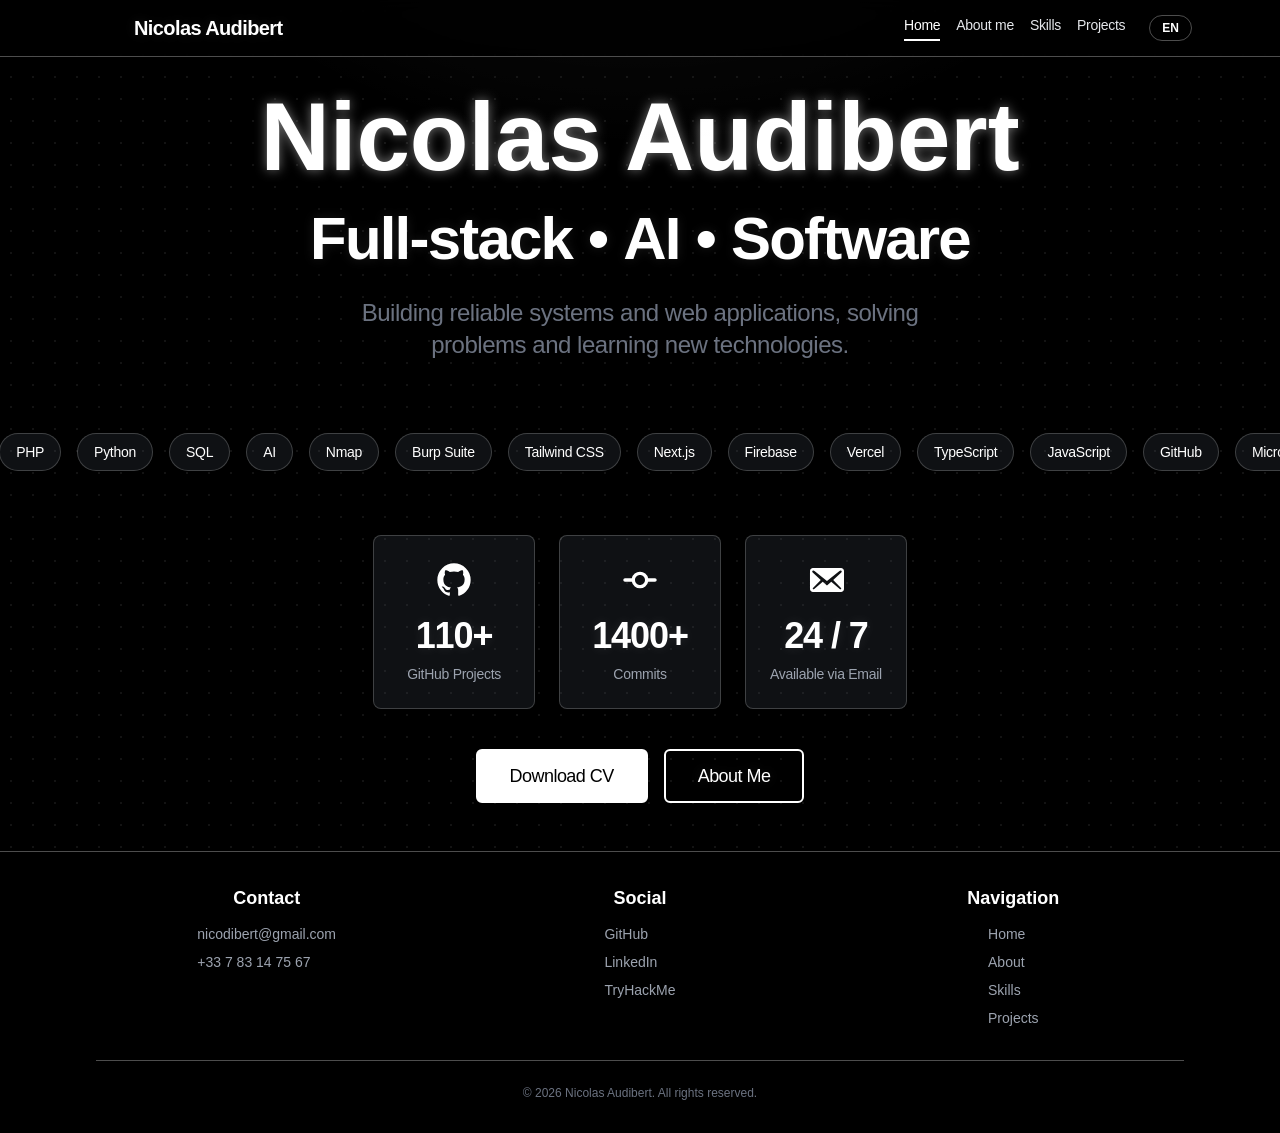
==== index.html @ 2845d0ec "Deploy from source repo" ====
<!DOCTYPE html><html lang="en"><head><meta charSet="utf-8"/><meta name="viewport" content="width=device-width, initial-scale=1"/><link rel="preload" href="/_next/static/media/4cf2300e9c8272f7-s.p.woff2" as="font" crossorigin="" type="font/woff2"/><link rel="preload" href="/_next/static/media/93f479601ee12b01-s.p.woff2" as="font" crossorigin="" type="font/woff2"/><link rel="stylesheet" href="/_next/static/css/de70bee13400563f.css" data-precedence="next"/><link rel="stylesheet" href="/_next/static/css/2b8c5d013777e057.css" data-precedence="next"/><link rel="preload" as="script" fetchPriority="low" href="/_next/static/chunks/webpack-b52a442c40c20906.js"/><script src="/_next/static/chunks/4bd1b696-c6432efad49fa24f.js" async=""></script><script src="/_next/static/chunks/517-6e56b3bed92b1172.js" async=""></script><script src="/_next/static/chunks/main-app-8dcd89776c544c3c.js" async=""></script><script src="/_next/static/chunks/565-9bc36c32321d4e80.js" async=""></script><script src="/_next/static/chunks/28-3cfcc0222238eadb.js" async=""></script><script src="/_next/static/chunks/510-16974da50cabfbc6.js" async=""></script><script src="/_next/static/chunks/app/(fullscreenLayout)/layout-c2c24465f2d55473.js" async=""></script><script src="/_next/static/chunks/app/(standardLayout)/layout-1025a56c71e8caaf.js" async=""></script><script src="/_next/static/chunks/app/(standardLayout)/page-cb2719f0b9177fd7.js" async=""></script><meta name="next-size-adjust" content=""/><title>Nicolas Audibert - Portfolio</title><meta name="description" content="Welcome to the portfolio of Nicolas Audibert,     a passionate developer showcasing projects,     skills, and experience in web development     and software engineering."/><link rel="icon" href="/icon.svg?657d18d31e12e3dd" type="image/svg+xml" sizes="any"/><script src="/_next/static/chunks/polyfills-42372ed130431b0a.js" noModule=""></script></head><body class="__variable_188709 __variable_9a8899 antialiased"><main class="relative min-h-screen bg-black text-white overflow-hidden"><div class="pointer-events-none absolute inset-0 bg-soft-grid opacity-25"></div><div class="pointer-events-none absolute inset-0 bg-soft-radial opacity-80"></div><div class="w-full h-full"><header class="sticky w-full bg-black/80 backdrop-blur top-0 z-50 border-b border-white/30"><div class="max-w-6xl mx-auto px-6 py-3 flex items-center justify-between h-14"><div class="flex flex-row items-center gap-4"><a href="/"><img alt="Nicolas_Audibert_logo" loading="lazy" width="30" height="30" decoding="async" data-nimg="1" class="dark:invert" style="color:transparent" src="/icons/Nicolas_Audibert_logo.svg"/></a><a class="h2-inter text-xl font-semibold text-white" href="/">Nicolas Audibert</a></div><nav class="hidden md:flex items-center gap-4 text-sm text-gray-200"><a class="h3-inter text-sm smooth-underline border-b-2 pb-1 transition-colors border-white text-white" href="/">Home</a><a class="h3-inter text-sm smooth-underline border-b-2 pb-1 transition-colors border-transparent" href="/about/">About me</a><a class="h3-inter text-sm smooth-underline border-b-2 pb-1 transition-colors border-transparent" href="/skills/">Skills</a><a class="h3-inter text-sm smooth-underline border-b-2 pb-1 transition-colors border-transparent" href="/projects/">Projects</a><button type="button" aria-label="Change language" class="ml-2 px-3 py-1 text-xs font-semibold rounded-full border border-white/30 text-white hover:bg-white/10 transition-colors">EN</button></nav><button class="md:hidden flex flex-col gap-1.5 cursor-pointer " aria-label="Toggle menu"><span class="w-6 h-0.5 bg-white transition-all "></span><span class="w-6 h-0.5 bg-white transition-all "></span><span class="w-6 h-0.5 bg-white transition-all "></span></button></div></header><div class="w-full h-full flex flex-col items-center pb-8"><section class="flex flex-col w-full p-8 justify-center items-center gap-6"><h1 class="h1-inter">Nicolas Audibert</h1><div class="flex flex-row gap-4"><h2 class="h2-inter relative pb-1 smooth-underline">Full-stack</h2><h2 class="h2-inter">•</h2><h2 class="h2-inter relative pb-1 smooth-underline">AI</h2><h2 class="h2-inter">•</h2><h2 class="h2-inter relative pb-1 smooth-underline">Software</h2></div><h3 class="h3-inter text-gray-500 w-1/2 text-center">Building reliable systems and web applications, solving problems and learning new technologies.</h3></section><div class="flex items-center marquee py-10 overflow-hidden w-full relative"><div class="track flex gap-4 cursor-grab select-none active:cursor-grabbing"><div class="flex-shrink-0 h-full px-4 py-2 rounded-full text-sm text-white whitespace-nowrap smooth-hover-box"><p class="h3-inter text-sm font-normal pointer-events-none">AI</p></div><div class="flex-shrink-0 h-full px-4 py-2 rounded-full text-sm text-white whitespace-nowrap smooth-hover-box"><p class="h3-inter text-sm font-normal pointer-events-none">Nmap</p></div><div class="flex-shrink-0 h-full px-4 py-2 rounded-full text-sm text-white whitespace-nowrap smooth-hover-box"><p class="h3-inter text-sm font-normal pointer-events-none">Burp Suite</p></div><div class="flex-shrink-0 h-full px-4 py-2 rounded-full text-sm text-white whitespace-nowrap smooth-hover-box"><p class="h3-inter text-sm font-normal pointer-events-none">Tailwind CSS</p></div><div class="flex-shrink-0 h-full px-4 py-2 rounded-full text-sm text-white whitespace-nowrap smooth-hover-box"><p class="h3-inter text-sm font-normal pointer-events-none">Next.js</p></div><div class="flex-shrink-0 h-full px-4 py-2 rounded-full text-sm text-white whitespace-nowrap smooth-hover-box"><p class="h3-inter text-sm font-normal pointer-events-none">Firebase</p></div><div class="flex-shrink-0 h-full px-4 py-2 rounded-full text-sm text-white whitespace-nowrap smooth-hover-box"><p class="h3-inter text-sm font-normal pointer-events-none">Vercel</p></div><div class="flex-shrink-0 h-full px-4 py-2 rounded-full text-sm text-white whitespace-nowrap smooth-hover-box"><p class="h3-inter text-sm font-normal pointer-events-none">TypeScript</p></div><div class="flex-shrink-0 h-full px-4 py-2 rounded-full text-sm text-white whitespace-nowrap smooth-hover-box"><p class="h3-inter text-sm font-normal pointer-events-none">JavaScript</p></div><div class="flex-shrink-0 h-full px-4 py-2 rounded-full text-sm text-white whitespace-nowrap smooth-hover-box"><p class="h3-inter text-sm font-normal pointer-events-none">GitHub</p></div><div class="flex-shrink-0 h-full px-4 py-2 rounded-full text-sm text-white whitespace-nowrap smooth-hover-box"><p class="h3-inter text-sm font-normal pointer-events-none">Microsoft Office</p></div><div class="flex-shrink-0 h-full px-4 py-2 rounded-full text-sm text-white whitespace-nowrap smooth-hover-box"><p class="h3-inter text-sm font-normal pointer-events-none">Linux</p></div><div class="flex-shrink-0 h-full px-4 py-2 rounded-full text-sm text-white whitespace-nowrap smooth-hover-box"><p class="h3-inter text-sm font-normal pointer-events-none">Windows</p></div><div class="flex-shrink-0 h-full px-4 py-2 rounded-full text-sm text-white whitespace-nowrap smooth-hover-box"><p class="h3-inter text-sm font-normal pointer-events-none">VS Code</p></div><div class="flex-shrink-0 h-full px-4 py-2 rounded-full text-sm text-white whitespace-nowrap smooth-hover-box"><p class="h3-inter text-sm font-normal pointer-events-none">Express.js</p></div><div class="flex-shrink-0 h-full px-4 py-2 rounded-full text-sm text-white whitespace-nowrap smooth-hover-box"><p class="h3-inter text-sm font-normal pointer-events-none">React.js</p></div><div class="flex-shrink-0 h-full px-4 py-2 rounded-full text-sm text-white whitespace-nowrap smooth-hover-box"><p class="h3-inter text-sm font-normal pointer-events-none">Postman</p></div><div class="flex-shrink-0 h-full px-4 py-2 rounded-full text-sm text-white whitespace-nowrap smooth-hover-box"><p class="h3-inter text-sm font-normal pointer-events-none">C++</p></div><div class="flex-shrink-0 h-full px-4 py-2 rounded-full text-sm text-white whitespace-nowrap smooth-hover-box"><p class="h3-inter text-sm font-normal pointer-events-none">C</p></div><div class="flex-shrink-0 h-full px-4 py-2 rounded-full text-sm text-white whitespace-nowrap smooth-hover-box"><p class="h3-inter text-sm font-normal pointer-events-none">PHP</p></div><div class="flex-shrink-0 h-full px-4 py-2 rounded-full text-sm text-white whitespace-nowrap smooth-hover-box"><p class="h3-inter text-sm font-normal pointer-events-none">Python</p></div><div class="flex-shrink-0 h-full px-4 py-2 rounded-full text-sm text-white whitespace-nowrap smooth-hover-box"><p class="h3-inter text-sm font-normal pointer-events-none">SQL</p></div><div class="flex-shrink-0 h-full px-4 py-2 rounded-full text-sm text-white whitespace-nowrap smooth-hover-box"><p class="h3-inter text-sm font-normal pointer-events-none">AI</p></div><div class="flex-shrink-0 h-full px-4 py-2 rounded-full text-sm text-white whitespace-nowrap smooth-hover-box"><p class="h3-inter text-sm font-normal pointer-events-none">Nmap</p></div><div class="flex-shrink-0 h-full px-4 py-2 rounded-full text-sm text-white whitespace-nowrap smooth-hover-box"><p class="h3-inter text-sm font-normal pointer-events-none">Burp Suite</p></div><div class="flex-shrink-0 h-full px-4 py-2 rounded-full text-sm text-white whitespace-nowrap smooth-hover-box"><p class="h3-inter text-sm font-normal pointer-events-none">Tailwind CSS</p></div><div class="flex-shrink-0 h-full px-4 py-2 rounded-full text-sm text-white whitespace-nowrap smooth-hover-box"><p class="h3-inter text-sm font-normal pointer-events-none">Next.js</p></div><div class="flex-shrink-0 h-full px-4 py-2 rounded-full text-sm text-white whitespace-nowrap smooth-hover-box"><p class="h3-inter text-sm font-normal pointer-events-none">Firebase</p></div><div class="flex-shrink-0 h-full px-4 py-2 rounded-full text-sm text-white whitespace-nowrap smooth-hover-box"><p class="h3-inter text-sm font-normal pointer-events-none">Vercel</p></div><div class="flex-shrink-0 h-full px-4 py-2 rounded-full text-sm text-white whitespace-nowrap smooth-hover-box"><p class="h3-inter text-sm font-normal pointer-events-none">TypeScript</p></div><div class="flex-shrink-0 h-full px-4 py-2 rounded-full text-sm text-white whitespace-nowrap smooth-hover-box"><p class="h3-inter text-sm font-normal pointer-events-none">JavaScript</p></div><div class="flex-shrink-0 h-full px-4 py-2 rounded-full text-sm text-white whitespace-nowrap smooth-hover-box"><p class="h3-inter text-sm font-normal pointer-events-none">GitHub</p></div><div class="flex-shrink-0 h-full px-4 py-2 rounded-full text-sm text-white whitespace-nowrap smooth-hover-box"><p class="h3-inter text-sm font-normal pointer-events-none">Microsoft Office</p></div><div class="flex-shrink-0 h-full px-4 py-2 rounded-full text-sm text-white whitespace-nowrap smooth-hover-box"><p class="h3-inter text-sm font-normal pointer-events-none">Linux</p></div><div class="flex-shrink-0 h-full px-4 py-2 rounded-full text-sm text-white whitespace-nowrap smooth-hover-box"><p class="h3-inter text-sm font-normal pointer-events-none">Windows</p></div><div class="flex-shrink-0 h-full px-4 py-2 rounded-full text-sm text-white whitespace-nowrap smooth-hover-box"><p class="h3-inter text-sm font-normal pointer-events-none">VS Code</p></div><div class="flex-shrink-0 h-full px-4 py-2 rounded-full text-sm text-white whitespace-nowrap smooth-hover-box"><p class="h3-inter text-sm font-normal pointer-events-none">Express.js</p></div><div class="flex-shrink-0 h-full px-4 py-2 rounded-full text-sm text-white whitespace-nowrap smooth-hover-box"><p class="h3-inter text-sm font-normal pointer-events-none">React.js</p></div><div class="flex-shrink-0 h-full px-4 py-2 rounded-full text-sm text-white whitespace-nowrap smooth-hover-box"><p class="h3-inter text-sm font-normal pointer-events-none">Postman</p></div><div class="flex-shrink-0 h-full px-4 py-2 rounded-full text-sm text-white whitespace-nowrap smooth-hover-box"><p class="h3-inter text-sm font-normal pointer-events-none">C++</p></div><div class="flex-shrink-0 h-full px-4 py-2 rounded-full text-sm text-white whitespace-nowrap smooth-hover-box"><p class="h3-inter text-sm font-normal pointer-events-none">C</p></div><div class="flex-shrink-0 h-full px-4 py-2 rounded-full text-sm text-white whitespace-nowrap smooth-hover-box"><p class="h3-inter text-sm font-normal pointer-events-none">PHP</p></div><div class="flex-shrink-0 h-full px-4 py-2 rounded-full text-sm text-white whitespace-nowrap smooth-hover-box"><p class="h3-inter text-sm font-normal pointer-events-none">Python</p></div><div class="flex-shrink-0 h-full px-4 py-2 rounded-full text-sm text-white whitespace-nowrap smooth-hover-box"><p class="h3-inter text-sm font-normal pointer-events-none">SQL</p></div><div class="flex-shrink-0 h-full px-4 py-2 rounded-full text-sm text-white whitespace-nowrap smooth-hover-box"><p class="h3-inter text-sm font-normal pointer-events-none">AI</p></div><div class="flex-shrink-0 h-full px-4 py-2 rounded-full text-sm text-white whitespace-nowrap smooth-hover-box"><p class="h3-inter text-sm font-normal pointer-events-none">Nmap</p></div><div class="flex-shrink-0 h-full px-4 py-2 rounded-full text-sm text-white whitespace-nowrap smooth-hover-box"><p class="h3-inter text-sm font-normal pointer-events-none">Burp Suite</p></div><div class="flex-shrink-0 h-full px-4 py-2 rounded-full text-sm text-white whitespace-nowrap smooth-hover-box"><p class="h3-inter text-sm font-normal pointer-events-none">Tailwind CSS</p></div><div class="flex-shrink-0 h-full px-4 py-2 rounded-full text-sm text-white whitespace-nowrap smooth-hover-box"><p class="h3-inter text-sm font-normal pointer-events-none">Next.js</p></div><div class="flex-shrink-0 h-full px-4 py-2 rounded-full text-sm text-white whitespace-nowrap smooth-hover-box"><p class="h3-inter text-sm font-normal pointer-events-none">Firebase</p></div><div class="flex-shrink-0 h-full px-4 py-2 rounded-full text-sm text-white whitespace-nowrap smooth-hover-box"><p class="h3-inter text-sm font-normal pointer-events-none">Vercel</p></div><div class="flex-shrink-0 h-full px-4 py-2 rounded-full text-sm text-white whitespace-nowrap smooth-hover-box"><p class="h3-inter text-sm font-normal pointer-events-none">TypeScript</p></div><div class="flex-shrink-0 h-full px-4 py-2 rounded-full text-sm text-white whitespace-nowrap smooth-hover-box"><p class="h3-inter text-sm font-normal pointer-events-none">JavaScript</p></div><div class="flex-shrink-0 h-full px-4 py-2 rounded-full text-sm text-white whitespace-nowrap smooth-hover-box"><p class="h3-inter text-sm font-normal pointer-events-none">GitHub</p></div><div class="flex-shrink-0 h-full px-4 py-2 rounded-full text-sm text-white whitespace-nowrap smooth-hover-box"><p class="h3-inter text-sm font-normal pointer-events-none">Microsoft Office</p></div><div class="flex-shrink-0 h-full px-4 py-2 rounded-full text-sm text-white whitespace-nowrap smooth-hover-box"><p class="h3-inter text-sm font-normal pointer-events-none">Linux</p></div><div class="flex-shrink-0 h-full px-4 py-2 rounded-full text-sm text-white whitespace-nowrap smooth-hover-box"><p class="h3-inter text-sm font-normal pointer-events-none">Windows</p></div><div class="flex-shrink-0 h-full px-4 py-2 rounded-full text-sm text-white whitespace-nowrap smooth-hover-box"><p class="h3-inter text-sm font-normal pointer-events-none">VS Code</p></div><div class="flex-shrink-0 h-full px-4 py-2 rounded-full text-sm text-white whitespace-nowrap smooth-hover-box"><p class="h3-inter text-sm font-normal pointer-events-none">Express.js</p></div><div class="flex-shrink-0 h-full px-4 py-2 rounded-full text-sm text-white whitespace-nowrap smooth-hover-box"><p class="h3-inter text-sm font-normal pointer-events-none">React.js</p></div><div class="flex-shrink-0 h-full px-4 py-2 rounded-full text-sm text-white whitespace-nowrap smooth-hover-box"><p class="h3-inter text-sm font-normal pointer-events-none">Postman</p></div><div class="flex-shrink-0 h-full px-4 py-2 rounded-full text-sm text-white whitespace-nowrap smooth-hover-box"><p class="h3-inter text-sm font-normal pointer-events-none">C++</p></div><div class="flex-shrink-0 h-full px-4 py-2 rounded-full text-sm text-white whitespace-nowrap smooth-hover-box"><p class="h3-inter text-sm font-normal pointer-events-none">C</p></div><div class="flex-shrink-0 h-full px-4 py-2 rounded-full text-sm text-white whitespace-nowrap smooth-hover-box"><p class="h3-inter text-sm font-normal pointer-events-none">PHP</p></div><div class="flex-shrink-0 h-full px-4 py-2 rounded-full text-sm text-white whitespace-nowrap smooth-hover-box"><p class="h3-inter text-sm font-normal pointer-events-none">Python</p></div><div class="flex-shrink-0 h-full px-4 py-2 rounded-full text-sm text-white whitespace-nowrap smooth-hover-box"><p class="h3-inter text-sm font-normal pointer-events-none">SQL</p></div><div class="flex-shrink-0 h-full px-4 py-2 rounded-full text-sm text-white whitespace-nowrap smooth-hover-box"><p class="h3-inter text-sm font-normal pointer-events-none">AI</p></div><div class="flex-shrink-0 h-full px-4 py-2 rounded-full text-sm text-white whitespace-nowrap smooth-hover-box"><p class="h3-inter text-sm font-normal pointer-events-none">Nmap</p></div><div class="flex-shrink-0 h-full px-4 py-2 rounded-full text-sm text-white whitespace-nowrap smooth-hover-box"><p class="h3-inter text-sm font-normal pointer-events-none">Burp Suite</p></div><div class="flex-shrink-0 h-full px-4 py-2 rounded-full text-sm text-white whitespace-nowrap smooth-hover-box"><p class="h3-inter text-sm font-normal pointer-events-none">Tailwind CSS</p></div><div class="flex-shrink-0 h-full px-4 py-2 rounded-full text-sm text-white whitespace-nowrap smooth-hover-box"><p class="h3-inter text-sm font-normal pointer-events-none">Next.js</p></div><div class="flex-shrink-0 h-full px-4 py-2 rounded-full text-sm text-white whitespace-nowrap smooth-hover-box"><p class="h3-inter text-sm font-normal pointer-events-none">Firebase</p></div><div class="flex-shrink-0 h-full px-4 py-2 rounded-full text-sm text-white whitespace-nowrap smooth-hover-box"><p class="h3-inter text-sm font-normal pointer-events-none">Vercel</p></div><div class="flex-shrink-0 h-full px-4 py-2 rounded-full text-sm text-white whitespace-nowrap smooth-hover-box"><p class="h3-inter text-sm font-normal pointer-events-none">TypeScript</p></div><div class="flex-shrink-0 h-full px-4 py-2 rounded-full text-sm text-white whitespace-nowrap smooth-hover-box"><p class="h3-inter text-sm font-normal pointer-events-none">JavaScript</p></div><div class="flex-shrink-0 h-full px-4 py-2 rounded-full text-sm text-white whitespace-nowrap smooth-hover-box"><p class="h3-inter text-sm font-normal pointer-events-none">GitHub</p></div><div class="flex-shrink-0 h-full px-4 py-2 rounded-full text-sm text-white whitespace-nowrap smooth-hover-box"><p class="h3-inter text-sm font-normal pointer-events-none">Microsoft Office</p></div><div class="flex-shrink-0 h-full px-4 py-2 rounded-full text-sm text-white whitespace-nowrap smooth-hover-box"><p class="h3-inter text-sm font-normal pointer-events-none">Linux</p></div><div class="flex-shrink-0 h-full px-4 py-2 rounded-full text-sm text-white whitespace-nowrap smooth-hover-box"><p class="h3-inter text-sm font-normal pointer-events-none">Windows</p></div><div class="flex-shrink-0 h-full px-4 py-2 rounded-full text-sm text-white whitespace-nowrap smooth-hover-box"><p class="h3-inter text-sm font-normal pointer-events-none">VS Code</p></div><div class="flex-shrink-0 h-full px-4 py-2 rounded-full text-sm text-white whitespace-nowrap smooth-hover-box"><p class="h3-inter text-sm font-normal pointer-events-none">Express.js</p></div><div class="flex-shrink-0 h-full px-4 py-2 rounded-full text-sm text-white whitespace-nowrap smooth-hover-box"><p class="h3-inter text-sm font-normal pointer-events-none">React.js</p></div><div class="flex-shrink-0 h-full px-4 py-2 rounded-full text-sm text-white whitespace-nowrap smooth-hover-box"><p class="h3-inter text-sm font-normal pointer-events-none">Postman</p></div><div class="flex-shrink-0 h-full px-4 py-2 rounded-full text-sm text-white whitespace-nowrap smooth-hover-box"><p class="h3-inter text-sm font-normal pointer-events-none">C++</p></div><div class="flex-shrink-0 h-full px-4 py-2 rounded-full text-sm text-white whitespace-nowrap smooth-hover-box"><p class="h3-inter text-sm font-normal pointer-events-none">C</p></div><div class="flex-shrink-0 h-full px-4 py-2 rounded-full text-sm text-white whitespace-nowrap smooth-hover-box"><p class="h3-inter text-sm font-normal pointer-events-none">PHP</p></div><div class="flex-shrink-0 h-full px-4 py-2 rounded-full text-sm text-white whitespace-nowrap smooth-hover-box"><p class="h3-inter text-sm font-normal pointer-events-none">Python</p></div><div class="flex-shrink-0 h-full px-4 py-2 rounded-full text-sm text-white whitespace-nowrap smooth-hover-box"><p class="h3-inter text-sm font-normal pointer-events-none">SQL</p></div><div class="flex-shrink-0 h-full px-4 py-2 rounded-full text-sm text-white whitespace-nowrap smooth-hover-box"><p class="h3-inter text-sm font-normal pointer-events-none">AI</p></div><div class="flex-shrink-0 h-full px-4 py-2 rounded-full text-sm text-white whitespace-nowrap smooth-hover-box"><p class="h3-inter text-sm font-normal pointer-events-none">Nmap</p></div><div class="flex-shrink-0 h-full px-4 py-2 rounded-full text-sm text-white whitespace-nowrap smooth-hover-box"><p class="h3-inter text-sm font-normal pointer-events-none">Burp Suite</p></div><div class="flex-shrink-0 h-full px-4 py-2 rounded-full text-sm text-white whitespace-nowrap smooth-hover-box"><p class="h3-inter text-sm font-normal pointer-events-none">Tailwind CSS</p></div><div class="flex-shrink-0 h-full px-4 py-2 rounded-full text-sm text-white whitespace-nowrap smooth-hover-box"><p class="h3-inter text-sm font-normal pointer-events-none">Next.js</p></div><div class="flex-shrink-0 h-full px-4 py-2 rounded-full text-sm text-white whitespace-nowrap smooth-hover-box"><p class="h3-inter text-sm font-normal pointer-events-none">Firebase</p></div><div class="flex-shrink-0 h-full px-4 py-2 rounded-full text-sm text-white whitespace-nowrap smooth-hover-box"><p class="h3-inter text-sm font-normal pointer-events-none">Vercel</p></div><div class="flex-shrink-0 h-full px-4 py-2 rounded-full text-sm text-white whitespace-nowrap smooth-hover-box"><p class="h3-inter text-sm font-normal pointer-events-none">TypeScript</p></div><div class="flex-shrink-0 h-full px-4 py-2 rounded-full text-sm text-white whitespace-nowrap smooth-hover-box"><p class="h3-inter text-sm font-normal pointer-events-none">JavaScript</p></div><div class="flex-shrink-0 h-full px-4 py-2 rounded-full text-sm text-white whitespace-nowrap smooth-hover-box"><p class="h3-inter text-sm font-normal pointer-events-none">GitHub</p></div><div class="flex-shrink-0 h-full px-4 py-2 rounded-full text-sm text-white whitespace-nowrap smooth-hover-box"><p class="h3-inter text-sm font-normal pointer-events-none">Microsoft Office</p></div><div class="flex-shrink-0 h-full px-4 py-2 rounded-full text-sm text-white whitespace-nowrap smooth-hover-box"><p class="h3-inter text-sm font-normal pointer-events-none">Linux</p></div><div class="flex-shrink-0 h-full px-4 py-2 rounded-full text-sm text-white whitespace-nowrap smooth-hover-box"><p class="h3-inter text-sm font-normal pointer-events-none">Windows</p></div><div class="flex-shrink-0 h-full px-4 py-2 rounded-full text-sm text-white whitespace-nowrap smooth-hover-box"><p class="h3-inter text-sm font-normal pointer-events-none">VS Code</p></div><div class="flex-shrink-0 h-full px-4 py-2 rounded-full text-sm text-white whitespace-nowrap smooth-hover-box"><p class="h3-inter text-sm font-normal pointer-events-none">Express.js</p></div><div class="flex-shrink-0 h-full px-4 py-2 rounded-full text-sm text-white whitespace-nowrap smooth-hover-box"><p class="h3-inter text-sm font-normal pointer-events-none">React.js</p></div><div class="flex-shrink-0 h-full px-4 py-2 rounded-full text-sm text-white whitespace-nowrap smooth-hover-box"><p class="h3-inter text-sm font-normal pointer-events-none">Postman</p></div><div class="flex-shrink-0 h-full px-4 py-2 rounded-full text-sm text-white whitespace-nowrap smooth-hover-box"><p class="h3-inter text-sm font-normal pointer-events-none">C++</p></div><div class="flex-shrink-0 h-full px-4 py-2 rounded-full text-sm text-white whitespace-nowrap smooth-hover-box"><p class="h3-inter text-sm font-normal pointer-events-none">C</p></div><div class="flex-shrink-0 h-full px-4 py-2 rounded-full text-sm text-white whitespace-nowrap smooth-hover-box"><p class="h3-inter text-sm font-normal pointer-events-none">PHP</p></div><div class="flex-shrink-0 h-full px-4 py-2 rounded-full text-sm text-white whitespace-nowrap smooth-hover-box"><p class="h3-inter text-sm font-normal pointer-events-none">Python</p></div><div class="flex-shrink-0 h-full px-4 py-2 rounded-full text-sm text-white whitespace-nowrap smooth-hover-box"><p class="h3-inter text-sm font-normal pointer-events-none">SQL</p></div><div class="flex-shrink-0 h-full px-4 py-2 rounded-full text-sm text-white whitespace-nowrap smooth-hover-box"><p class="h3-inter text-sm font-normal pointer-events-none">AI</p></div><div class="flex-shrink-0 h-full px-4 py-2 rounded-full text-sm text-white whitespace-nowrap smooth-hover-box"><p class="h3-inter text-sm font-normal pointer-events-none">Nmap</p></div><div class="flex-shrink-0 h-full px-4 py-2 rounded-full text-sm text-white whitespace-nowrap smooth-hover-box"><p class="h3-inter text-sm font-normal pointer-events-none">Burp Suite</p></div><div class="flex-shrink-0 h-full px-4 py-2 rounded-full text-sm text-white whitespace-nowrap smooth-hover-box"><p class="h3-inter text-sm font-normal pointer-events-none">Tailwind CSS</p></div><div class="flex-shrink-0 h-full px-4 py-2 rounded-full text-sm text-white whitespace-nowrap smooth-hover-box"><p class="h3-inter text-sm font-normal pointer-events-none">Next.js</p></div><div class="flex-shrink-0 h-full px-4 py-2 rounded-full text-sm text-white whitespace-nowrap smooth-hover-box"><p class="h3-inter text-sm font-normal pointer-events-none">Firebase</p></div><div class="flex-shrink-0 h-full px-4 py-2 rounded-full text-sm text-white whitespace-nowrap smooth-hover-box"><p class="h3-inter text-sm font-normal pointer-events-none">Vercel</p></div><div class="flex-shrink-0 h-full px-4 py-2 rounded-full text-sm text-white whitespace-nowrap smooth-hover-box"><p class="h3-inter text-sm font-normal pointer-events-none">TypeScript</p></div><div class="flex-shrink-0 h-full px-4 py-2 rounded-full text-sm text-white whitespace-nowrap smooth-hover-box"><p class="h3-inter text-sm font-normal pointer-events-none">JavaScript</p></div><div class="flex-shrink-0 h-full px-4 py-2 rounded-full text-sm text-white whitespace-nowrap smooth-hover-box"><p class="h3-inter text-sm font-normal pointer-events-none">GitHub</p></div><div class="flex-shrink-0 h-full px-4 py-2 rounded-full text-sm text-white whitespace-nowrap smooth-hover-box"><p class="h3-inter text-sm font-normal pointer-events-none">Microsoft Office</p></div><div class="flex-shrink-0 h-full px-4 py-2 rounded-full text-sm text-white whitespace-nowrap smooth-hover-box"><p class="h3-inter text-sm font-normal pointer-events-none">Linux</p></div><div class="flex-shrink-0 h-full px-4 py-2 rounded-full text-sm text-white whitespace-nowrap smooth-hover-box"><p class="h3-inter text-sm font-normal pointer-events-none">Windows</p></div><div class="flex-shrink-0 h-full px-4 py-2 rounded-full text-sm text-white whitespace-nowrap smooth-hover-box"><p class="h3-inter text-sm font-normal pointer-events-none">VS Code</p></div><div class="flex-shrink-0 h-full px-4 py-2 rounded-full text-sm text-white whitespace-nowrap smooth-hover-box"><p class="h3-inter text-sm font-normal pointer-events-none">Express.js</p></div><div class="flex-shrink-0 h-full px-4 py-2 rounded-full text-sm text-white whitespace-nowrap smooth-hover-box"><p class="h3-inter text-sm font-normal pointer-events-none">React.js</p></div><div class="flex-shrink-0 h-full px-4 py-2 rounded-full text-sm text-white whitespace-nowrap smooth-hover-box"><p class="h3-inter text-sm font-normal pointer-events-none">Postman</p></div><div class="flex-shrink-0 h-full px-4 py-2 rounded-full text-sm text-white whitespace-nowrap smooth-hover-box"><p class="h3-inter text-sm font-normal pointer-events-none">C++</p></div><div class="flex-shrink-0 h-full px-4 py-2 rounded-full text-sm text-white whitespace-nowrap smooth-hover-box"><p class="h3-inter text-sm font-normal pointer-events-none">C</p></div><div class="flex-shrink-0 h-full px-4 py-2 rounded-full text-sm text-white whitespace-nowrap smooth-hover-box"><p class="h3-inter text-sm font-normal pointer-events-none">PHP</p></div><div class="flex-shrink-0 h-full px-4 py-2 rounded-full text-sm text-white whitespace-nowrap smooth-hover-box"><p class="h3-inter text-sm font-normal pointer-events-none">Python</p></div><div class="flex-shrink-0 h-full px-4 py-2 rounded-full text-sm text-white whitespace-nowrap smooth-hover-box"><p class="h3-inter text-sm font-normal pointer-events-none">SQL</p></div></div></div><div class="relative z-10 max-w-5xl mx-auto px-8 py-6"><div class="grid grid-cols-1 md:grid-cols-3 gap-6"><div class="group rounded-lg p-6 text-center smooth-hover-box"><img alt="GitHub Projects" loading="lazy" width="40" height="40" decoding="async" data-nimg="1" class="mx-auto mb-4 transition-transform duration-300 ease-out group-hover:scale-110" style="color:transparent" src="/icons/github.svg"/><div class="h2-inter text-4xl font-bold text-white mb-2 transition-colors duration-300 group-hover:text-white">110+</div><div class="h3-inter text-sm text-gray-400 transition-colors duration-300 group-hover:text-gray-300">GitHub Projects</div></div><div class="group rounded-lg p-6 text-center smooth-hover-box"><img alt="Commits" loading="lazy" width="40" height="40" decoding="async" data-nimg="1" class="mx-auto mb-4 transition-transform duration-300 ease-out group-hover:scale-110" style="color:transparent" src="/icons/commit.svg"/><div class="h2-inter text-4xl font-bold text-white mb-2 transition-colors duration-300 group-hover:text-white">1400+</div><div class="h3-inter text-sm text-gray-400 transition-colors duration-300 group-hover:text-gray-300">Commits</div></div><div class="group rounded-lg p-6 text-center smooth-hover-box"><img alt="Available via Email" loading="lazy" width="40" height="40" decoding="async" data-nimg="1" class="mx-auto mb-4 transition-transform duration-300 ease-out group-hover:scale-110" style="color:transparent" src="/icons/email.svg"/><div class="h2-inter text-4xl font-bold text-white mb-2 transition-colors duration-300 group-hover:text-white">24 / 7</div><div class="h3-inter text-sm text-gray-400 transition-colors duration-300 group-hover:text-gray-300">Available via Email</div></div></div></div><div class="flex gap-4 p-4"><a href="/files/CV_Nicolas_Audibert_2026.pdf" class=" relative overflow-hidden cursor-pointer px-8 py-4 text-[18px] font-medium rounded-md bg-white border-2 border-white hover:text-white text-black h2-inter before:content-[&#x27;&#x27;] before:absolute before:left-1/2 before:top-1/2 before:w-[8%] before:h-[500%] before:-translate-x-1/2 before:-translate-y-1/2 before:-rotate-60 before:bg-[var(--lightgray)] before:transition-all before:duration-300 before:ease-linear hover:before:-rotate-90 hover:before:w-full hover:before:bg-black/80 active:before:bg-[#444444] "><span class="relative z-10">Download CV</span></a><a href="/about" class=" relative overflow-hidden cursor-pointer px-8 py-4 text-[18px] font-medium rounded-md bg-transparent text-white border-2 border-white hover:text-black h2-inter before:content-[&#x27;&#x27;] before:absolute before:left-1/2 before:top-1/2 before:w-[8%] before:h-[500%] before:-translate-x-1/2 before:-translate-y-1/2 before:-rotate-60 before:bg-[var(--lightgray)] before:transition-all before:duration-300 before:ease-linear hover:before:-rotate-90 hover:before:w-full hover:before:bg-white/80 active:before:bg-[#a5a5a5] "><span class="relative z-10">About Me</span></a></div></div><footer class="relative z-10 w-full bg-black border-t border-white/30 mt-auto"><div class="max-w-6xl mx-auto px-8 py-8"><div class="grid grid-cols-1 md:grid-cols-3 gap-8"><section class="w-full flex flex-col items-center"><h4 class="text-lg font-semibold mb-3 text-white">Contact</h4><ul class="space-y-2 text-sm text-gray-400"><li><a class="hover:text-white transition-colors" href="mailto:nicodibert@gmail.com">nicodibert@gmail.com</a></li><li><a class="hover:text-white transition-colors" href="tel:+33123456789">+33 7 83 14 75 67</a></li></ul></section><section class="w-full flex flex-col items-center"><h4 class="text-lg font-semibold mb-3 text-white">Social</h4><ul class="space-y-2 text-sm text-gray-400"><li><a href="https://github.com/TTG-Phyros" target="_blank" rel="noopener noreferrer" class="hover:text-white transition-colors">GitHub</a></li><li><a href="https://www.linkedin.com/in/nicodibert/" target="_blank" rel="noopener noreferrer" class="hover:text-white transition-colors">LinkedIn</a></li><li><a href="https://tryhackme.com/p/Phyros" target="_blank" rel="noopener noreferrer" class="hover:text-white transition-colors">TryHackMe</a></li></ul></section><nav class="w-full flex flex-col items-center"><h4 class="text-lg font-semibold mb-3 text-white">Navigation</h4><ul class="space-y-2 text-sm text-gray-400"><li><a class="hover:text-white transition-colors" href="/">Home</a></li><li><a class="hover:text-white transition-colors" href="/about/">About</a></li><li><a class="hover:text-white transition-colors" href="/skills/">Skills</a></li><li><a class="hover:text-white transition-colors" href="/projects/">Projects</a></li></ul></nav></div><div class="mt-8 pt-6 border-t border-white/30 text-center text-xs text-gray-500">© <!-- -->2026<!-- --> Nicolas Audibert. <!-- -->All rights reserved.</div></div></footer></div></main><script src="/_next/static/chunks/webpack-b52a442c40c20906.js" async=""></script><script>(self.__next_f=self.__next_f||[]).push([0])</script><script>self.__next_f.push([1,"1:\"$Sreact.fragment\"\n2:I[5244,[],\"\"]\n3:I[3866,[],\"\"]\n4:I[6510,[\"565\",\"static/chunks/565-9bc36c32321d4e80.js\",\"28\",\"static/chunks/28-3cfcc0222238eadb.js\",\"510\",\"static/chunks/510-16974da50cabfbc6.js\",\"554\",\"static/chunks/app/(fullscreenLayout)/layout-c2c24465f2d55473.js\"],\"LanguageProvider\"]\n5:I[9612,[\"565\",\"static/chunks/565-9bc36c32321d4e80.js\",\"28\",\"static/chunks/28-3cfcc0222238eadb.js\",\"510\",\"static/chunks/510-16974da50cabfbc6.js\",\"554\",\"static/chunks/app/(fullscreenLayout)/layout-c2c24465f2d55473.js\"],\"default\"]\n6:I[4370,[\"565\",\"static/chunks/565-9bc36c32321d4e80.js\",\"28\",\"static/chunks/28-3cfcc0222238eadb.js\",\"510\",\"static/chunks/510-16974da50cabfbc6.js\",\"826\",\"static/chunks/app/(standardLayout)/layout-1025a56c71e8caaf.js\"],\"default\"]\n7:I[7033,[],\"ClientPageRoot\"]\n8:I[222,[\"565\",\"static/chunks/565-9bc36c32321d4e80.js\",\"510\",\"static/chunks/510-16974da50cabfbc6.js\",\"177\",\"static/chunks/app/(standardLayout)/page-cb2719f0b9177fd7.js\"],\"default\"]\nb:I[6213,[],\"OutletBoundary\"]\nd:I[6213,[],\"MetadataBoundary\"]\nf:I[6213,[],\"ViewportBoundary\"]\n11:I[4835,[],\"\"]\n:HL[\"/_next/static/media/4cf2300e9c8272f7-s.p.woff2\",\"font\",{\"crossOrigin\":\"\",\"type\":\"font/woff2\"}]\n:HL[\"/_next/static/media/93f479601ee12b01-s.p.woff2\",\"font\",{\"crossOrigin\":\"\",\"type\":\"font/woff2\"}]\n:HL[\"/_next/static/css/de70bee13400563f.css\",\"style\"]\n:HL[\"/_next/static/css/2b8c5d013777e057.css\",\"style\"]\n"])</script><script>self.__next_f.push([1,"0:{\"P\":null,\"b\":\"qnL8RxKOxsiHunVN8FEmu\",\"p\":\"\",\"c\":[\"\",\"\"],\"i\":false,\"f\":[[[\"\",{\"children\":[\"(standardLayout)\",{\"children\":[\"__PAGE__\",{}]},\"$undefined\",\"$undefined\",true]}],[\"\",[\"$\",\"$1\",\"c\",{\"children\":[null,[\"$\",\"$L2\",null,{\"parallelRouterKey\":\"children\",\"segmentPath\":[\"children\"],\"error\":\"$undefined\",\"errorStyles\":\"$undefined\",\"errorScripts\":\"$undefined\",\"template\":[\"$\",\"$L3\",null,{}],\"templateStyles\":\"$undefined\",\"templateScripts\":\"$undefined\",\"notFound\":[[],[[\"$\",\"title\",null,{\"children\":\"404: This page could not be found.\"}],[\"$\",\"div\",null,{\"style\":{\"fontFamily\":\"system-ui,\\\"Segoe UI\\\",Roboto,Helvetica,Arial,sans-serif,\\\"Apple Color Emoji\\\",\\\"Segoe UI Emoji\\\"\",\"height\":\"100vh\",\"textAlign\":\"center\",\"display\":\"flex\",\"flexDirection\":\"column\",\"alignItems\":\"center\",\"justifyContent\":\"center\"},\"children\":[\"$\",\"div\",null,{\"children\":[[\"$\",\"style\",null,{\"dangerouslySetInnerHTML\":{\"__html\":\"body{color:#000;background:#fff;margin:0}.next-error-h1{border-right:1px solid rgba(0,0,0,.3)}@media (prefers-color-scheme:dark){body{color:#fff;background:#000}.next-error-h1{border-right:1px solid rgba(255,255,255,.3)}}\"}}],[\"$\",\"h1\",null,{\"className\":\"next-error-h1\",\"style\":{\"display\":\"inline-block\",\"margin\":\"0 20px 0 0\",\"padding\":\"0 23px 0 0\",\"fontSize\":24,\"fontWeight\":500,\"verticalAlign\":\"top\",\"lineHeight\":\"49px\"},\"children\":404}],[\"$\",\"div\",null,{\"style\":{\"display\":\"inline-block\"},\"children\":[\"$\",\"h2\",null,{\"style\":{\"fontSize\":14,\"fontWeight\":400,\"lineHeight\":\"49px\",\"margin\":0},\"children\":\"This page could not be found.\"}]}]]}]}]]],\"forbidden\":\"$undefined\",\"unauthorized\":\"$undefined\"}]]}],{\"children\":[\"(standardLayout)\",[\"$\",\"$1\",\"c\",{\"children\":[[[\"$\",\"link\",\"0\",{\"rel\":\"stylesheet\",\"href\":\"/_next/static/css/de70bee13400563f.css\",\"precedence\":\"next\",\"crossOrigin\":\"$undefined\",\"nonce\":\"$undefined\"}],[\"$\",\"link\",\"1\",{\"rel\":\"stylesheet\",\"href\":\"/_next/static/css/2b8c5d013777e057.css\",\"precedence\":\"next\",\"crossOrigin\":\"$undefined\",\"nonce\":\"$undefined\"}]],[\"$\",\"html\",null,{\"lang\":\"en\",\"children\":[\"$\",\"body\",null,{\"className\":\"__variable_188709 __variable_9a8899 antialiased\",\"children\":[\"$\",\"$L4\",null,{\"children\":[\"$\",\"main\",null,{\"className\":\"relative min-h-screen bg-black text-white overflow-hidden\",\"children\":[[\"$\",\"div\",null,{\"className\":\"pointer-events-none absolute inset-0 bg-soft-grid opacity-25\"}],[\"$\",\"div\",null,{\"className\":\"pointer-events-none absolute inset-0 bg-soft-radial opacity-80\"}],[\"$\",\"div\",null,{\"className\":\"w-full h-full\",\"children\":[[\"$\",\"$L5\",null,{}],[\"$\",\"$L2\",null,{\"parallelRouterKey\":\"children\",\"segmentPath\":[\"children\",\"(standardLayout)\",\"children\"],\"error\":\"$undefined\",\"errorStyles\":\"$undefined\",\"errorScripts\":\"$undefined\",\"template\":[\"$\",\"$L3\",null,{}],\"templateStyles\":\"$undefined\",\"templateScripts\":\"$undefined\",\"notFound\":[[],[[\"$\",\"title\",null,{\"children\":\"404: This page could not be found.\"}],[\"$\",\"div\",null,{\"style\":\"$0:f:0:1:1:props:children:1:props:notFound:1:1:props:style\",\"children\":[\"$\",\"div\",null,{\"children\":[[\"$\",\"style\",null,{\"dangerouslySetInnerHTML\":{\"__html\":\"body{color:#000;background:#fff;margin:0}.next-error-h1{border-right:1px solid rgba(0,0,0,.3)}@media (prefers-color-scheme:dark){body{color:#fff;background:#000}.next-error-h1{border-right:1px solid rgba(255,255,255,.3)}}\"}}],[\"$\",\"h1\",null,{\"className\":\"next-error-h1\",\"style\":\"$0:f:0:1:1:props:children:1:props:notFound:1:1:props:children:props:children:1:props:style\",\"children\":404}],[\"$\",\"div\",null,{\"style\":\"$0:f:0:1:1:props:children:1:props:notFound:1:1:props:children:props:children:2:props:style\",\"children\":[\"$\",\"h2\",null,{\"style\":\"$0:f:0:1:1:props:children:1:props:notFound:1:1:props:children:props:children:2:props:children:props:style\",\"children\":\"This page could not be found.\"}]}]]}]}]]],\"forbidden\":\"$undefined\",\"unauthorized\":\"$undefined\"}],[\"$\",\"$L6\",null,{}]]}]]}]}]}]}]]}],{\"children\":[\"__PAGE__\",[\"$\",\"$1\",\"c\",{\"children\":[[\"$\",\"$L7\",null,{\"Component\":\"$8\",\"searchParams\":{},\"params\":{},\"promises\":[\"$@9\",\"$@a\"]}],null,[\"$\",\"$Lb\",null,{\"children\":\"$Lc\"}]]}],{},null,false]},null,false]},null,false],[\"$\",\"$1\",\"h\",{\"children\":[null,[\"$\",\"$1\",\"9W995HZor5WzfTxpviOKn\",{\"children\":[[\"$\",\"$Ld\",null,{\"children\":\"$Le\"}],[\"$\",\"$Lf\",null,{\"children\":\"$L10\"}],[\"$\",\"meta\",null,{\"name\":\"next-size-adjust\",\"content\":\"\"}]]}]]}],false]],\"m\":\"$undefined\",\"G\":[\"$11\",\"$undefined\"],\"s\":false,\"S\":true}\n"])</script><script>self.__next_f.push([1,"9:{}\na:{}\n"])</script><script>self.__next_f.push([1,"10:[[\"$\",\"meta\",\"0\",{\"name\":\"viewport\",\"content\":\"width=device-width, initial-scale=1\"}]]\ne:[[\"$\",\"meta\",\"0\",{\"charSet\":\"utf-8\"}],[\"$\",\"title\",\"1\",{\"children\":\"Nicolas Audibert - Portfolio\"}],[\"$\",\"meta\",\"2\",{\"name\":\"description\",\"content\":\"Welcome to the portfolio of Nicolas Audibert,     a passionate developer showcasing projects,     skills, and experience in web development     and software engineering.\"}],[\"$\",\"link\",\"3\",{\"rel\":\"icon\",\"href\":\"/icon.svg?657d18d31e12e3dd\",\"type\":\"image/svg+xml\",\"sizes\":\"any\"}]]\n"])</script><script>self.__next_f.push([1,"c:null\n"])</script></body></html>
---- _next/static/css/2b8c5d013777e057.css ----
*,:after,:before{--tw-border-spacing-x:0;--tw-border-spacing-y:0;--tw-translate-x:0;--tw-translate-y:0;--tw-rotate:0;--tw-skew-x:0;--tw-skew-y:0;--tw-scale-x:1;--tw-scale-y:1;--tw-pan-x: ;--tw-pan-y: ;--tw-pinch-zoom: ;--tw-scroll-snap-strictness:proximity;--tw-gradient-from-position: ;--tw-gradient-via-position: ;--tw-gradient-to-position: ;--tw-ordinal: ;--tw-slashed-zero: ;--tw-numeric-figure: ;--tw-numeric-spacing: ;--tw-numeric-fraction: ;--tw-ring-inset: ;--tw-ring-offset-width:0px;--tw-ring-offset-color:#fff;--tw-ring-color:rgba(59,130,246,.5);--tw-ring-offset-shadow:0 0 #0000;--tw-ring-shadow:0 0 #0000;--tw-shadow:0 0 #0000;--tw-shadow-colored:0 0 #0000;--tw-blur: ;--tw-brightness: ;--tw-contrast: ;--tw-grayscale: ;--tw-hue-rotate: ;--tw-invert: ;--tw-saturate: ;--tw-sepia: ;--tw-drop-shadow: ;--tw-backdrop-blur: ;--tw-backdrop-brightness: ;--tw-backdrop-contrast: ;--tw-backdrop-grayscale: ;--tw-backdrop-hue-rotate: ;--tw-backdrop-invert: ;--tw-backdrop-opacity: ;--tw-backdrop-saturate: ;--tw-backdrop-sepia: ;--tw-contain-size: ;--tw-contain-layout: ;--tw-contain-paint: ;--tw-contain-style: }::backdrop{--tw-border-spacing-x:0;--tw-border-spacing-y:0;--tw-translate-x:0;--tw-translate-y:0;--tw-rotate:0;--tw-skew-x:0;--tw-skew-y:0;--tw-scale-x:1;--tw-scale-y:1;--tw-pan-x: ;--tw-pan-y: ;--tw-pinch-zoom: ;--tw-scroll-snap-strictness:proximity;--tw-gradient-from-position: ;--tw-gradient-via-position: ;--tw-gradient-to-position: ;--tw-ordinal: ;--tw-slashed-zero: ;--tw-numeric-figure: ;--tw-numeric-spacing: ;--tw-numeric-fraction: ;--tw-ring-inset: ;--tw-ring-offset-width:0px;--tw-ring-offset-color:#fff;--tw-ring-color:rgba(59,130,246,.5);--tw-ring-offset-shadow:0 0 #0000;--tw-ring-shadow:0 0 #0000;--tw-shadow:0 0 #0000;--tw-shadow-colored:0 0 #0000;--tw-blur: ;--tw-brightness: ;--tw-contrast: ;--tw-grayscale: ;--tw-hue-rotate: ;--tw-invert: ;--tw-saturate: ;--tw-sepia: ;--tw-drop-shadow: ;--tw-backdrop-blur: ;--tw-backdrop-brightness: ;--tw-backdrop-contrast: ;--tw-backdrop-grayscale: ;--tw-backdrop-hue-rotate: ;--tw-backdrop-invert: ;--tw-backdrop-opacity: ;--tw-backdrop-saturate: ;--tw-backdrop-sepia: ;--tw-contain-size: ;--tw-contain-layout: ;--tw-contain-paint: ;--tw-contain-style: }/*
! tailwindcss v3.4.17 | MIT License | https://tailwindcss.com
*/*,:after,:before{box-sizing:border-box;border:0 solid #e5e7eb}:after,:before{--tw-content:""}:host,html{line-height:1.5;-webkit-text-size-adjust:100%;-moz-tab-size:4;tab-size:4;font-family:ui-sans-serif,system-ui,sans-serif,Apple Color Emoji,Segoe UI Emoji,Segoe UI Symbol,Noto Color Emoji;font-feature-settings:normal;font-variation-settings:normal;-webkit-tap-highlight-color:transparent}body{margin:0;line-height:inherit}hr{height:0;color:inherit;border-top-width:1px}abbr:where([title]){text-decoration:underline dotted}h1,h2,h3,h4,h5,h6{font-size:inherit;font-weight:inherit}a{color:inherit;text-decoration:inherit}b,strong{font-weight:bolder}code,kbd,pre,samp{font-family:ui-monospace,SFMono-Regular,Menlo,Monaco,Consolas,Liberation Mono,Courier New,monospace;font-feature-settings:normal;font-variation-settings:normal;font-size:1em}small{font-size:80%}sub,sup{font-size:75%;line-height:0;position:relative;vertical-align:baseline}sub{bottom:-.25em}sup{top:-.5em}table{text-indent:0;border-color:inherit;border-collapse:collapse}button,input,optgroup,select,textarea{font-family:inherit;font-feature-settings:inherit;font-variation-settings:inherit;font-size:100%;font-weight:inherit;line-height:inherit;letter-spacing:inherit;color:inherit;margin:0;padding:0}button,select{text-transform:none}button,input:where([type=button]),input:where([type=reset]),input:where([type=submit]){-webkit-appearance:button;background-color:transparent;background-image:none}:-moz-focusring{outline:auto}:-moz-ui-invalid{box-shadow:none}progress{vertical-align:baseline}::-webkit-inner-spin-button,::-webkit-outer-spin-button{height:auto}[type=search]{-webkit-appearance:textfield;outline-offset:-2px}::-webkit-search-decoration{-webkit-appearance:none}::-webkit-file-upload-button{-webkit-appearance:button;font:inherit}summary{display:list-item}blockquote,dd,dl,figure,h1,h2,h3,h4,h5,h6,hr,p,pre{margin:0}fieldset{margin:0}fieldset,legend{padding:0}menu,ol,ul{list-style:none;margin:0;padding:0}dialog{padding:0}textarea{resize:vertical}input::placeholder,textarea::placeholder{opacity:1;color:#9ca3af}[role=button],button{cursor:pointer}:disabled{cursor:default}audio,canvas,embed,iframe,img,object,svg,video{display:block;vertical-align:middle}img,video{max-width:100%;height:auto}[hidden]:where(:not([hidden=until-found])){display:none}.bg-soft-grid{background-image:radial-gradient(hsla(0,0%,100%,.3) 1px,transparent 0);background-size:22px 22px}.bg-soft-radial{background-image:radial-gradient(900px 600px at 50% -200px,hsla(0,0%,100%,.1),transparent 60%),radial-gradient(700px 500px at 85% 120%,hsla(0,0%,100%,.1),transparent 60%)}.h1-inter{font-size:6rem;font-weight:800;text-shadow:0 0 12px hsla(0,0%,100%,.45)}.h1-inter,.h2-inter{line-height:1;font-family:Inter,sans-serif}.h2-inter{font-size:3.75rem;font-weight:700;text-shadow:0 0 12px hsla(0,0%,100%,.1);letter-spacing:-.03em}.h3-inter{font-size:1.5rem;line-height:2rem}.h3-inter,.p-inter{font-weight:400;font-family:Inter,sans-serif;letter-spacing:-.02em}.text-2xs{font-size:.625rem;line-height:.875rem}.text-3xs{font-size:.5rem;line-height:.75rem}.text-4xs{font-size:.375rem;line-height:.5rem}.text-5xs{font-size:.25rem;line-height:.375rem}.smooth-underline{background-image:linear-gradient(to right,var(--tw-gradient-stops));--tw-gradient-from:hsla(0,0%,100%,.8) var(--tw-gradient-from-position);--tw-gradient-to:hsla(0,0%,100%,0) var(--tw-gradient-to-position);--tw-gradient-stops:var(--tw-gradient-from),var(--tw-gradient-to);--tw-gradient-to:#fff var(--tw-gradient-to-position);background-size:0 2px;background-position:bottom;background-repeat:no-repeat;transition-property:background-size;transition-timing-function:cubic-bezier(.4,0,.2,1);transition-duration:.2s;transition-timing-function:linear}.smooth-underline:hover{background-size:100% 2px}.smooth-hover-box{border-width:1px;border-color:hsla(0,0%,100%,.2);background-color:rgba(75,85,99,.2);transition-property:all;transition-timing-function:cubic-bezier(.4,0,.2,1);transition-duration:.3s;transition-timing-function:cubic-bezier(0,0,.2,1)}.smooth-hover-box:hover{--tw-translate-y:-0.25rem;transform:translate(var(--tw-translate-x),var(--tw-translate-y)) rotate(var(--tw-rotate)) skewX(var(--tw-skew-x)) skewY(var(--tw-skew-y)) scaleX(var(--tw-scale-x)) scaleY(var(--tw-scale-y));border-color:hsla(0,0%,100%,.4);background-color:rgba(75,85,99,.3);--tw-shadow:0 0 30px hsla(0,0%,100%,.5);--tw-shadow-colored:0 0 30px var(--tw-shadow-color);box-shadow:var(--tw-ring-offset-shadow,0 0 #0000),var(--tw-ring-shadow,0 0 #0000),var(--tw-shadow)}.pointer-events-none{pointer-events:none}.fixed{position:fixed}.absolute{position:absolute}.relative{position:relative}.sticky{position:sticky}.inset-0{inset:0}.bottom-2{bottom:.5rem}.bottom-4{bottom:1rem}.bottom-5{bottom:1.25rem}.left-1{left:.25rem}.left-1\/2{left:50%}.right-1{right:.25rem}.right-2{right:.5rem}.top-0{top:0}.top-1{top:.25rem}.top-1\/2{top:50%}.top-2{top:.5rem}.z-10{z-index:10}.z-50{z-index:50}.-m-0\.5{margin:-.125rem}.mx-auto{margin-left:auto;margin-right:auto}.mb-1{margin-bottom:.25rem}.mb-2{margin-bottom:.5rem}.mb-3{margin-bottom:.75rem}.mb-4{margin-bottom:1rem}.mb-6{margin-bottom:1.5rem}.ml-2{margin-left:.5rem}.ml-4{margin-left:1rem}.mr-4{margin-right:1rem}.mt-1{margin-top:.25rem}.mt-2{margin-top:.5rem}.mt-8{margin-top:2rem}.mt-auto{margin-top:auto}.block{display:block}.flex{display:flex}.grid{display:grid}.hidden{display:none}.aspect-video{aspect-ratio:16/9}.h-0\.5{height:.125rem}.h-1{height:.25rem}.h-14{height:3.5rem}.h-2{height:.5rem}.h-4{height:1rem}.h-6{height:1.5rem}.h-80{height:20rem}.h-\[calc\(100vh-56px\)\]{height:calc(100vh - 56px)}.h-full{height:100%}.h-px{height:1px}.min-h-screen{min-height:100vh}.w-1{width:.25rem}.w-1\/2{width:50%}.w-2{width:.5rem}.w-4{width:1rem}.w-6{width:1.5rem}.w-fit{width:fit-content}.w-full{width:100%}.max-w-4xl{max-width:56rem}.max-w-5xl{max-width:64rem}.max-w-6xl{max-width:72rem}.flex-1{flex:1 1 0%}.flex-shrink-0{flex-shrink:0}.-translate-x-1\/2{--tw-translate-x:-50%}.-translate-x-1\/2,.-translate-y-1\/2{transform:translate(var(--tw-translate-x),var(--tw-translate-y)) rotate(var(--tw-rotate)) skewX(var(--tw-skew-x)) skewY(var(--tw-skew-y)) scaleX(var(--tw-scale-x)) scaleY(var(--tw-scale-y))}.-translate-y-1\/2{--tw-translate-y:-50%}.-translate-y-2{--tw-translate-y:-0.5rem}.-translate-y-2,.translate-y-2{transform:translate(var(--tw-translate-x),var(--tw-translate-y)) rotate(var(--tw-rotate)) skewX(var(--tw-skew-x)) skewY(var(--tw-skew-y)) scaleX(var(--tw-scale-x)) scaleY(var(--tw-scale-y))}.translate-y-2{--tw-translate-y:0.5rem}.-rotate-45{--tw-rotate:-45deg}.-rotate-45,.rotate-180{transform:translate(var(--tw-translate-x),var(--tw-translate-y)) rotate(var(--tw-rotate)) skewX(var(--tw-skew-x)) skewY(var(--tw-skew-y)) scaleX(var(--tw-scale-x)) scaleY(var(--tw-scale-y))}.rotate-180{--tw-rotate:180deg}.rotate-45{--tw-rotate:45deg}.rotate-45,.scale-110{transform:translate(var(--tw-translate-x),var(--tw-translate-y)) rotate(var(--tw-rotate)) skewX(var(--tw-skew-x)) skewY(var(--tw-skew-y)) scaleX(var(--tw-scale-x)) scaleY(var(--tw-scale-y))}.scale-110{--tw-scale-x:1.1;--tw-scale-y:1.1}.transform{transform:translate(var(--tw-translate-x),var(--tw-translate-y)) rotate(var(--tw-rotate)) skewX(var(--tw-skew-x)) skewY(var(--tw-skew-y)) scaleX(var(--tw-scale-x)) scaleY(var(--tw-scale-y))}.cursor-grab{cursor:grab}.cursor-pointer{cursor:pointer}.select-none{user-select:none}.grid-cols-1{grid-template-columns:repeat(1,minmax(0,1fr))}.flex-row{flex-direction:row}.flex-col{flex-direction:column}.flex-wrap{flex-wrap:wrap}.items-center{align-items:center}.justify-center{justify-content:center}.justify-between{justify-content:space-between}.gap-1{gap:.25rem}.gap-1\.5{gap:.375rem}.gap-2{gap:.5rem}.gap-3{gap:.75rem}.gap-4{gap:1rem}.gap-5{gap:1.25rem}.gap-6{gap:1.5rem}.gap-8{gap:2rem}.space-y-2>:not([hidden])~:not([hidden]){--tw-space-y-reverse:0;margin-top:calc(.5rem * calc(1 - var(--tw-space-y-reverse)));margin-bottom:calc(.5rem * var(--tw-space-y-reverse))}.space-y-3>:not([hidden])~:not([hidden]){--tw-space-y-reverse:0;margin-top:calc(.75rem * calc(1 - var(--tw-space-y-reverse)));margin-bottom:calc(.75rem * var(--tw-space-y-reverse))}.space-y-4>:not([hidden])~:not([hidden]){--tw-space-y-reverse:0;margin-top:calc(1rem * calc(1 - var(--tw-space-y-reverse)));margin-bottom:calc(1rem * var(--tw-space-y-reverse))}.overflow-hidden{overflow:hidden}.whitespace-nowrap{white-space:nowrap}.rounded-2xl{border-radius:1rem}.rounded-full{border-radius:9999px}.rounded-lg{border-radius:.5rem}.rounded-md{border-radius:.375rem}.rounded-xl{border-radius:.75rem}.border{border-width:1px}.border-2{border-width:2px}.border-b{border-bottom-width:1px}.border-b-2{border-bottom-width:2px}.border-t{border-top-width:1px}.border-transparent{border-color:transparent}.border-white{--tw-border-opacity:1;border-color:rgb(255 255 255/var(--tw-border-opacity,1))}.border-white\/10{border-color:hsla(0,0%,100%,.1)}.border-white\/15{border-color:hsla(0,0%,100%,.15)}.border-white\/20{border-color:hsla(0,0%,100%,.2)}.border-white\/30{border-color:hsla(0,0%,100%,.3)}.bg-\[\#0d0d0d\]{--tw-bg-opacity:1;background-color:rgb(13 13 13/var(--tw-bg-opacity,1))}.bg-black{--tw-bg-opacity:1;background-color:rgb(0 0 0/var(--tw-bg-opacity,1))}.bg-black\/20{background-color:rgba(0,0,0,.2)}.bg-black\/50{background-color:rgba(0,0,0,.5)}.bg-black\/70{background-color:rgba(0,0,0,.7)}.bg-black\/80{background-color:rgba(0,0,0,.8)}.bg-black\/90{background-color:rgba(0,0,0,.9)}.bg-transparent{background-color:transparent}.bg-white{--tw-bg-opacity:1;background-color:rgb(255 255 255/var(--tw-bg-opacity,1))}.bg-white\/10{background-color:hsla(0,0%,100%,.1)}.bg-white\/20{background-color:hsla(0,0%,100%,.2)}.bg-white\/25{background-color:hsla(0,0%,100%,.25)}.bg-white\/40{background-color:hsla(0,0%,100%,.4)}.bg-white\/5{background-color:hsla(0,0%,100%,.05)}.bg-gradient-to-r{background-image:linear-gradient(to right,var(--tw-gradient-stops))}.from-white\/5{--tw-gradient-from:hsla(0,0%,100%,.05) var(--tw-gradient-from-position);--tw-gradient-to:hsla(0,0%,100%,0) var(--tw-gradient-to-position);--tw-gradient-stops:var(--tw-gradient-from),var(--tw-gradient-to)}.via-transparent{--tw-gradient-to:transparent var(--tw-gradient-to-position);--tw-gradient-stops:var(--tw-gradient-from),transparent var(--tw-gradient-via-position),var(--tw-gradient-to)}.to-white\/5{--tw-gradient-to:hsla(0,0%,100%,.05) var(--tw-gradient-to-position)}.object-contain{object-fit:contain}.object-cover{object-fit:cover}.p-2{padding:.5rem}.p-4{padding:1rem}.p-6{padding:1.5rem}.p-8{padding:2rem}.px-3{padding-left:.75rem;padding-right:.75rem}.px-4{padding-left:1rem;padding-right:1rem}.px-6{padding-left:1.5rem;padding-right:1.5rem}.px-8{padding-left:2rem;padding-right:2rem}.py-1{padding-top:.25rem;padding-bottom:.25rem}.py-10{padding-top:2.5rem;padding-bottom:2.5rem}.py-2{padding-top:.5rem;padding-bottom:.5rem}.py-3{padding-top:.75rem;padding-bottom:.75rem}.py-4{padding-top:1rem;padding-bottom:1rem}.py-6{padding-top:1.5rem;padding-bottom:1.5rem}.py-8{padding-top:2rem;padding-bottom:2rem}.pb-1{padding-bottom:.25rem}.pb-12{padding-bottom:3rem}.pb-8{padding-bottom:2rem}.pr-1{padding-right:.25rem}.pr-2{padding-right:.5rem}.pt-1{padding-top:.25rem}.pt-3{padding-top:.75rem}.pt-6{padding-top:1.5rem}.text-center{text-align:center}.text-2xl{font-size:1.5rem;line-height:2rem}.text-4xl{font-size:2.25rem;line-height:2.5rem}.text-\[0\.55rem\]{font-size:.55rem}.text-\[1\.5rem\]{font-size:1.5rem}.text-\[18px\]{font-size:18px}.text-base{font-size:1rem;line-height:1.5rem}.text-lg{font-size:1.125rem;line-height:1.75rem}.text-sm{font-size:.875rem;line-height:1.25rem}.text-xl{font-size:1.25rem;line-height:1.75rem}.text-xs{font-size:.75rem;line-height:1rem}.font-bold{font-weight:700}.font-light{font-weight:300}.font-medium{font-weight:500}.font-normal{font-weight:400}.font-semibold{font-weight:600}.uppercase{text-transform:uppercase}.leading-relaxed{line-height:1.625}.tracking-wide{letter-spacing:.025em}.text-black{--tw-text-opacity:1;color:rgb(0 0 0/var(--tw-text-opacity,1))}.text-gray-200{--tw-text-opacity:1;color:rgb(229 231 235/var(--tw-text-opacity,1))}.text-gray-300{--tw-text-opacity:1;color:rgb(209 213 219/var(--tw-text-opacity,1))}.text-gray-400{--tw-text-opacity:1;color:rgb(156 163 175/var(--tw-text-opacity,1))}.text-gray-500{--tw-text-opacity:1;color:rgb(107 114 128/var(--tw-text-opacity,1))}.text-white{--tw-text-opacity:1;color:rgb(255 255 255/var(--tw-text-opacity,1))}.text-white\/80{color:hsla(0,0%,100%,.8)}.text-white\/90{color:hsla(0,0%,100%,.9)}.antialiased{-webkit-font-smoothing:antialiased;-moz-osx-font-smoothing:grayscale}.opacity-0{opacity:0}.opacity-25{opacity:.25}.opacity-80{opacity:.8}.shadow-\[0_0_10px_rgba\(255\2c 255\2c 255\2c 0\.6\)\]{--tw-shadow:0 0 10px hsla(0,0%,100%,.6);--tw-shadow-colored:0 0 10px var(--tw-shadow-color);box-shadow:var(--tw-ring-offset-shadow,0 0 #0000),var(--tw-ring-shadow,0 0 #0000),var(--tw-shadow)}.shadow-\[0_10px_40px_rgba\(0\2c 0\2c 0\2c 0\.45\)\]{--tw-shadow:0 10px 40px rgba(0,0,0,.45);--tw-shadow-colored:0 10px 40px var(--tw-shadow-color)}.shadow-\[0_10px_40px_rgba\(0\2c 0\2c 0\2c 0\.45\)\],.shadow-lg{box-shadow:var(--tw-ring-offset-shadow,0 0 #0000),var(--tw-ring-shadow,0 0 #0000),var(--tw-shadow)}.shadow-lg{--tw-shadow:0 10px 15px -3px rgba(0,0,0,.1),0 4px 6px -4px rgba(0,0,0,.1);--tw-shadow-colored:0 10px 15px -3px var(--tw-shadow-color),0 4px 6px -4px var(--tw-shadow-color)}.backdrop-blur{--tw-backdrop-blur:blur(8px)}.backdrop-blur,.backdrop-blur-sm{-webkit-backdrop-filter:var(--tw-backdrop-blur) var(--tw-backdrop-brightness) var(--tw-backdrop-contrast) var(--tw-backdrop-grayscale) var(--tw-backdrop-hue-rotate) var(--tw-backdrop-invert) var(--tw-backdrop-opacity) var(--tw-backdrop-saturate) var(--tw-backdrop-sepia);backdrop-filter:var(--tw-backdrop-blur) var(--tw-backdrop-brightness) var(--tw-backdrop-contrast) var(--tw-backdrop-grayscale) var(--tw-backdrop-hue-rotate) var(--tw-backdrop-invert) var(--tw-backdrop-opacity) var(--tw-backdrop-saturate) var(--tw-backdrop-sepia)}.backdrop-blur-sm{--tw-backdrop-blur:blur(4px)}.backdrop-blur-xl{--tw-backdrop-blur:blur(24px);-webkit-backdrop-filter:var(--tw-backdrop-blur) var(--tw-backdrop-brightness) var(--tw-backdrop-contrast) var(--tw-backdrop-grayscale) var(--tw-backdrop-hue-rotate) var(--tw-backdrop-invert) var(--tw-backdrop-opacity) var(--tw-backdrop-saturate) var(--tw-backdrop-sepia);backdrop-filter:var(--tw-backdrop-blur) var(--tw-backdrop-brightness) var(--tw-backdrop-contrast) var(--tw-backdrop-grayscale) var(--tw-backdrop-hue-rotate) var(--tw-backdrop-invert) var(--tw-backdrop-opacity) var(--tw-backdrop-saturate) var(--tw-backdrop-sepia)}.transition{transition-property:color,background-color,border-color,text-decoration-color,fill,stroke,opacity,box-shadow,transform,filter,backdrop-filter;transition-timing-function:cubic-bezier(.4,0,.2,1);transition-duration:.15s}.transition-all{transition-property:all;transition-timing-function:cubic-bezier(.4,0,.2,1);transition-duration:.15s}.transition-colors{transition-property:color,background-color,border-color,text-decoration-color,fill,stroke;transition-timing-function:cubic-bezier(.4,0,.2,1);transition-duration:.15s}.transition-opacity{transition-property:opacity;transition-timing-function:cubic-bezier(.4,0,.2,1);transition-duration:.15s}.transition-transform{transition-property:transform;transition-timing-function:cubic-bezier(.4,0,.2,1);transition-duration:.15s}.duration-1000{transition-duration:1s}.duration-300{transition-duration:.3s}.ease-out{transition-timing-function:cubic-bezier(0,0,.2,1)}:root{--background:#000;--foreground:#e5e7eb}@media (prefers-color-scheme:dark){:root{--background:#000;--foreground:#e5e7eb}}body{color:var(--foreground);background:var(--background);font-family:Arial,Helvetica,sans-serif}.before\:absolute:before{content:var(--tw-content);position:absolute}.before\:left-1\/2:before{content:var(--tw-content);left:50%}.before\:top-1\/2:before{content:var(--tw-content);top:50%}.before\:h-\[500\%\]:before{content:var(--tw-content);height:500%}.before\:w-\[8\%\]:before{content:var(--tw-content);width:8%}.before\:-translate-x-1\/2:before{--tw-translate-x:-50%}.before\:-translate-x-1\/2:before,.before\:-translate-y-1\/2:before{content:var(--tw-content);transform:translate(var(--tw-translate-x),var(--tw-translate-y)) rotate(var(--tw-rotate)) skewX(var(--tw-skew-x)) skewY(var(--tw-skew-y)) scaleX(var(--tw-scale-x)) scaleY(var(--tw-scale-y))}.before\:-translate-y-1\/2:before{--tw-translate-y:-50%}.before\:bg-\[var\(--lightgray\)\]:before{content:var(--tw-content);background-color:var(--lightgray)}.before\:transition-all:before{content:var(--tw-content);transition-property:all;transition-timing-function:cubic-bezier(.4,0,.2,1);transition-duration:.15s}.before\:duration-300:before{content:var(--tw-content);transition-duration:.3s}.before\:ease-linear:before{content:var(--tw-content);transition-timing-function:linear}.before\:content-\[\'\'\]:before{--tw-content:"";content:var(--tw-content)}.hover\:scale-\[1\.01\]:hover{--tw-scale-x:1.01;--tw-scale-y:1.01;transform:translate(var(--tw-translate-x),var(--tw-translate-y)) rotate(var(--tw-rotate)) skewX(var(--tw-skew-x)) skewY(var(--tw-skew-y)) scaleX(var(--tw-scale-x)) scaleY(var(--tw-scale-y))}.hover\:bg-white\/10:hover{background-color:hsla(0,0%,100%,.1)}.hover\:bg-white\/40:hover{background-color:hsla(0,0%,100%,.4)}.hover\:bg-white\/50:hover{background-color:hsla(0,0%,100%,.5)}.hover\:bg-white\/60:hover{background-color:hsla(0,0%,100%,.6)}.hover\:text-black:hover{--tw-text-opacity:1;color:rgb(0 0 0/var(--tw-text-opacity,1))}.hover\:text-white:hover{--tw-text-opacity:1;color:rgb(255 255 255/var(--tw-text-opacity,1))}.hover\:opacity-70:hover{opacity:.7}.hover\:before\:w-full:hover:before{content:var(--tw-content);width:100%}.hover\:before\:-rotate-90:hover:before{content:var(--tw-content);--tw-rotate:-90deg;transform:translate(var(--tw-translate-x),var(--tw-translate-y)) rotate(var(--tw-rotate)) skewX(var(--tw-skew-x)) skewY(var(--tw-skew-y)) scaleX(var(--tw-scale-x)) scaleY(var(--tw-scale-y))}.hover\:before\:bg-black\/80:hover:before{content:var(--tw-content);background-color:rgba(0,0,0,.8)}.hover\:before\:bg-white\/80:hover:before{content:var(--tw-content);background-color:hsla(0,0%,100%,.8)}.active\:cursor-grabbing:active{cursor:grabbing}.active\:before\:bg-\[\#444444\]:active:before{content:var(--tw-content);--tw-bg-opacity:1;background-color:rgb(68 68 68/var(--tw-bg-opacity,1))}.active\:before\:bg-\[\#a5a5a5\]:active:before{content:var(--tw-content);--tw-bg-opacity:1;background-color:rgb(165 165 165/var(--tw-bg-opacity,1))}.group:hover .group-hover\:scale-110{--tw-scale-x:1.1;--tw-scale-y:1.1;transform:translate(var(--tw-translate-x),var(--tw-translate-y)) rotate(var(--tw-rotate)) skewX(var(--tw-skew-x)) skewY(var(--tw-skew-y)) scaleX(var(--tw-scale-x)) scaleY(var(--tw-scale-y))}.group:hover .group-hover\:text-gray-300{--tw-text-opacity:1;color:rgb(209 213 219/var(--tw-text-opacity,1))}.group:hover .group-hover\:text-white{--tw-text-opacity:1;color:rgb(255 255 255/var(--tw-text-opacity,1))}@media (min-width:640px){.sm\:h-96{height:24rem}.sm\:w-80{width:20rem}.sm\:grid-cols-2{grid-template-columns:repeat(2,minmax(0,1fr))}.sm\:text-6xl{font-size:3.75rem;line-height:1}.sm\:text-base{font-size:1rem;line-height:1.5rem}}@media (min-width:768px){.md\:flex{display:flex}.md\:hidden{display:none}.md\:grid-cols-3{grid-template-columns:repeat(3,minmax(0,1fr))}.md\:gap-6{gap:1.5rem}.md\:space-y-4>:not([hidden])~:not([hidden]){--tw-space-y-reverse:0;margin-top:calc(1rem * calc(1 - var(--tw-space-y-reverse)));margin-bottom:calc(1rem * var(--tw-space-y-reverse))}.md\:px-8{padding-left:2rem;padding-right:2rem}.md\:py-12{padding-top:3rem;padding-bottom:3rem}.md\:text-lg{font-size:1.125rem;line-height:1.75rem}.md\:text-sm{font-size:.875rem;line-height:1.25rem}}@media (min-width:1024px){.lg\:col-span-5{grid-column:span 5/span 5}.lg\:col-span-7{grid-column:span 7/span 7}.lg\:h-96{height:24rem}.lg\:w-96{width:24rem}.lg\:grid-cols-12{grid-template-columns:repeat(12,minmax(0,1fr))}.lg\:grid-cols-3{grid-template-columns:repeat(3,minmax(0,1fr))}.lg\:flex-row{flex-direction:row}.lg\:items-start{align-items:flex-start}.lg\:gap-12{gap:3rem}.lg\:px-16{padding-left:4rem;padding-right:4rem}.lg\:py-16{padding-top:4rem;padding-bottom:4rem}}@media (prefers-color-scheme:dark){.dark\:invert{--tw-invert:invert(100%);filter:var(--tw-blur) var(--tw-brightness) var(--tw-contrast) var(--tw-grayscale) var(--tw-hue-rotate) var(--tw-invert) var(--tw-saturate) var(--tw-sepia) var(--tw-drop-shadow)}}
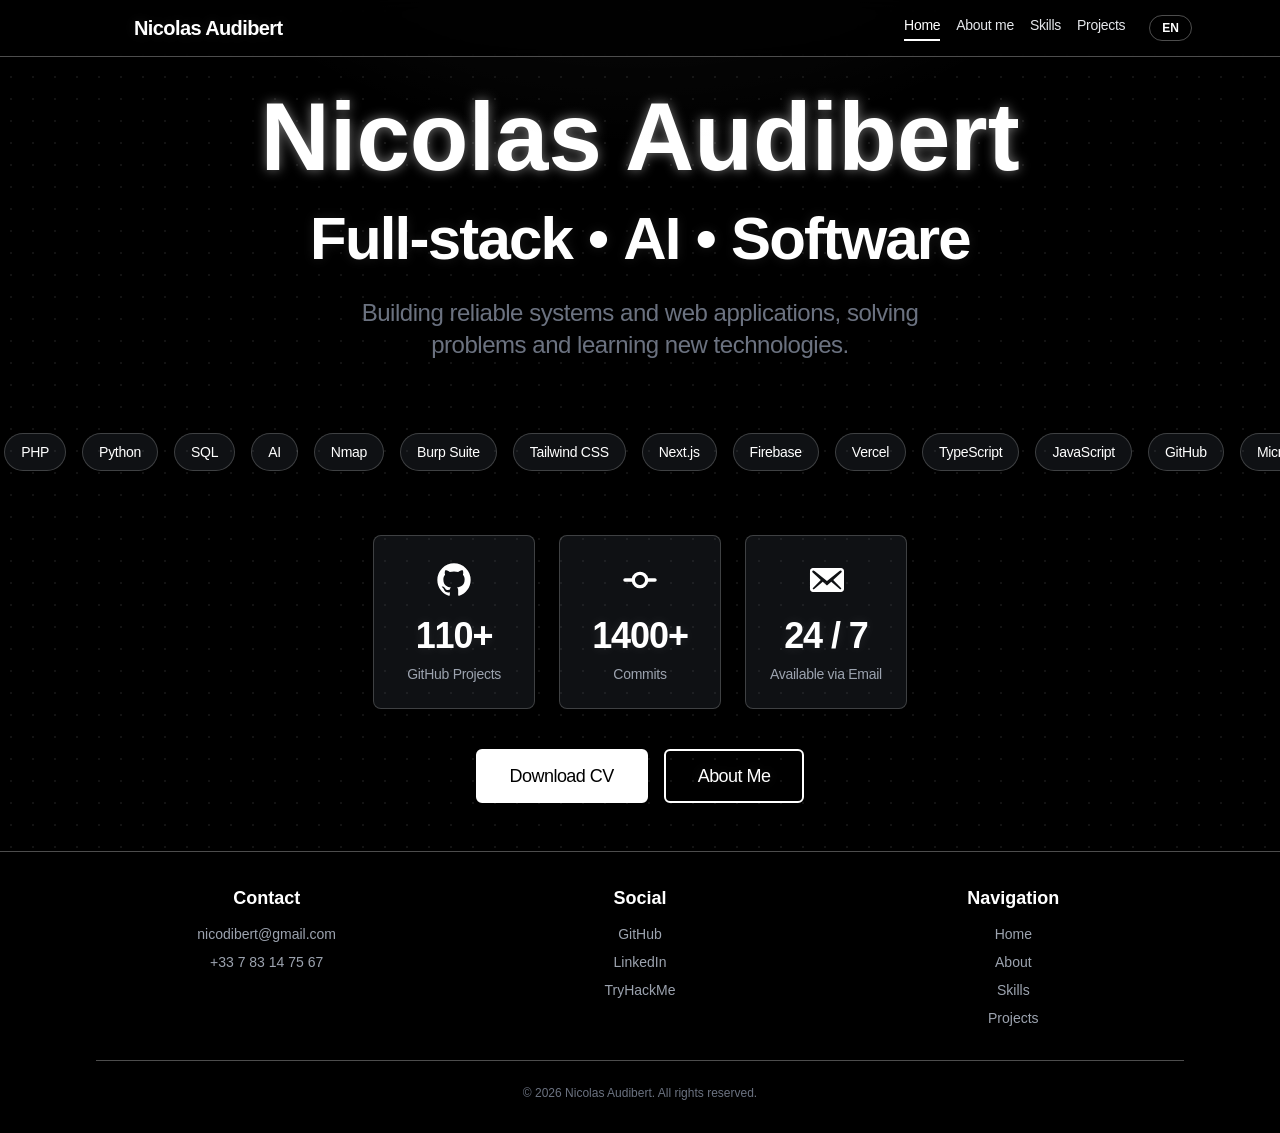
==== commit 0a9711f3: "Deploy from source repo" ====
--- a/index.html
+++ b/index.html
@@ -1 +1 @@
-<!DOCTYPE html><html lang="en"><head><meta charSet="utf-8"/><meta name="viewport" content="width=device-width, initial-scale=1"/><link rel="preload" href="/_next/static/media/4cf2300e9c8272f7-s.p.woff2" as="font" crossorigin="" type="font/woff2"/><link rel="preload" href="/_next/static/media/93f479601ee12b01-s.p.woff2" as="font" crossorigin="" type="font/woff2"/><link rel="stylesheet" href="/_next/static/css/de70bee13400563f.css" data-precedence="next"/><link rel="stylesheet" href="/_next/static/css/2b8c5d013777e057.css" data-precedence="next"/><link rel="preload" as="script" fetchPriority="low" href="/_next/static/chunks/webpack-b52a442c40c20906.js"/><script src="/_next/static/chunks/4bd1b696-c6432efad49fa24f.js" async=""></script><script src="/_next/static/chunks/517-6e56b3bed92b1172.js" async=""></script><script src="/_next/static/chunks/main-app-8dcd89776c544c3c.js" async=""></script><script src="/_next/static/chunks/565-9bc36c32321d4e80.js" async=""></script><script src="/_next/static/chunks/28-3cfcc0222238eadb.js" async=""></script><script src="/_next/static/chunks/510-16974da50cabfbc6.js" async=""></script><script src="/_next/static/chunks/app/(fullscreenLayout)/layout-c2c24465f2d55473.js" async=""></script><script src="/_next/static/chunks/app/(standardLayout)/layout-1025a56c71e8caaf.js" async=""></script><script src="/_next/static/chunks/app/(standardLayout)/page-cb2719f0b9177fd7.js" async=""></script><meta name="next-size-adjust" content=""/><title>Nicolas Audibert - Portfolio</title><meta name="description" content="Welcome to the portfolio of Nicolas Audibert,     a passionate developer showcasing projects,     skills, and experience in web development     and software engineering."/><link rel="icon" href="/icon.svg?657d18d31e12e3dd" type="image/svg+xml" sizes="any"/><script src="/_next/static/chunks/polyfills-42372ed130431b0a.js" noModule=""></script></head><body class="__variable_188709 __variable_9a8899 antialiased"><main class="relative min-h-screen bg-black text-white overflow-hidden"><div class="pointer-events-none absolute inset-0 bg-soft-grid opacity-25"></div><div class="pointer-events-none absolute inset-0 bg-soft-radial opacity-80"></div><div class="w-full h-full"><header class="sticky w-full bg-black/80 backdrop-blur top-0 z-50 border-b border-white/30"><div class="max-w-6xl mx-auto px-6 py-3 flex items-center justify-between h-14"><div class="flex flex-row items-center gap-4"><a href="/"><img alt="Nicolas_Audibert_logo" loading="lazy" width="30" height="30" decoding="async" data-nimg="1" class="dark:invert" style="color:transparent" src="/icons/Nicolas_Audibert_logo.svg"/></a><a class="h2-inter text-xl font-semibold text-white" href="/">Nicolas Audibert</a></div><nav class="hidden md:flex items-center gap-4 text-sm text-gray-200"><a class="h3-inter text-sm smooth-underline border-b-2 pb-1 transition-colors border-white text-white" href="/">Home</a><a class="h3-inter text-sm smooth-underline border-b-2 pb-1 transition-colors border-transparent" href="/about/">About me</a><a class="h3-inter text-sm smooth-underline border-b-2 pb-1 transition-colors border-transparent" href="/skills/">Skills</a><a class="h3-inter text-sm smooth-underline border-b-2 pb-1 transition-colors border-transparent" href="/projects/">Projects</a><button type="button" aria-label="Change language" class="ml-2 px-3 py-1 text-xs font-semibold rounded-full border border-white/30 text-white hover:bg-white/10 transition-colors">EN</button></nav><button class="md:hidden flex flex-col gap-1.5 cursor-pointer " aria-label="Toggle menu"><span class="w-6 h-0.5 bg-white transition-all "></span><span class="w-6 h-0.5 bg-white transition-all "></span><span class="w-6 h-0.5 bg-white transition-all "></span></button></div></header><div class="w-full h-full flex flex-col items-center pb-8"><section class="flex flex-col w-full p-8 justify-center items-center gap-6"><h1 class="h1-inter">Nicolas Audibert</h1><div class="flex flex-row gap-4"><h2 class="h2-inter relative pb-1 smooth-underline">Full-stack</h2><h2 class="h2-inter">•</h2><h2 class="h2-inter relative pb-1 smooth-underline">AI</h2><h2 class="h2-inter">•</h2><h2 class="h2-inter relative pb-1 smooth-underline">Software</h2></div><h3 class="h3-inter text-gray-500 w-1/2 text-center">Building reliable systems and web applications, solving problems and learning new technologies.</h3></section><div class="flex items-center marquee py-10 overflow-hidden w-full relative"><div class="track flex gap-4 cursor-grab select-none active:cursor-grabbing"><div class="flex-shrink-0 h-full px-4 py-2 rounded-full text-sm text-white whitespace-nowrap smooth-hover-box"><p class="h3-inter text-sm font-normal pointer-events-none">AI</p></div><div class="flex-shrink-0 h-full px-4 py-2 rounded-full text-sm text-white whitespace-nowrap smooth-hover-box"><p class="h3-inter text-sm font-normal pointer-events-none">Nmap</p></div><div class="flex-shrink-0 h-full px-4 py-2 rounded-full text-sm text-white whitespace-nowrap smooth-hover-box"><p class="h3-inter text-sm font-normal pointer-events-none">Burp Suite</p></div><div class="flex-shrink-0 h-full px-4 py-2 rounded-full text-sm text-white whitespace-nowrap smooth-hover-box"><p class="h3-inter text-sm font-normal pointer-events-none">Tailwind CSS</p></div><div class="flex-shrink-0 h-full px-4 py-2 rounded-full text-sm text-white whitespace-nowrap smooth-hover-box"><p class="h3-inter text-sm font-normal pointer-events-none">Next.js</p></div><div class="flex-shrink-0 h-full px-4 py-2 rounded-full text-sm text-white whitespace-nowrap smooth-hover-box"><p class="h3-inter text-sm font-normal pointer-events-none">Firebase</p></div><div class="flex-shrink-0 h-full px-4 py-2 rounded-full text-sm text-white whitespace-nowrap smooth-hover-box"><p class="h3-inter text-sm font-normal pointer-events-none">Vercel</p></div><div class="flex-shrink-0 h-full px-4 py-2 rounded-full text-sm text-white whitespace-nowrap smooth-hover-box"><p class="h3-inter text-sm font-normal pointer-events-none">TypeScript</p></div><div class="flex-shrink-0 h-full px-4 py-2 rounded-full text-sm text-white whitespace-nowrap smooth-hover-box"><p class="h3-inter text-sm font-normal pointer-events-none">JavaScript</p></div><div class="flex-shrink-0 h-full px-4 py-2 rounded-full text-sm text-white whitespace-nowrap smooth-hover-box"><p class="h3-inter text-sm font-normal pointer-events-none">GitHub</p></div><div class="flex-shrink-0 h-full px-4 py-2 rounded-full text-sm text-white whitespace-nowrap smooth-hover-box"><p class="h3-inter text-sm font-normal pointer-events-none">Microsoft Office</p></div><div class="flex-shrink-0 h-full px-4 py-2 rounded-full text-sm text-white whitespace-nowrap smooth-hover-box"><p class="h3-inter text-sm font-normal pointer-events-none">Linux</p></div><div class="flex-shrink-0 h-full px-4 py-2 rounded-full text-sm text-white whitespace-nowrap smooth-hover-box"><p class="h3-inter text-sm font-normal pointer-events-none">Windows</p></div><div class="flex-shrink-0 h-full px-4 py-2 rounded-full text-sm text-white whitespace-nowrap smooth-hover-box"><p class="h3-inter text-sm font-normal pointer-events-none">VS Code</p></div><div class="flex-shrink-0 h-full px-4 py-2 rounded-full text-sm text-white whitespace-nowrap smooth-hover-box"><p class="h3-inter text-sm font-normal pointer-events-none">Express.js</p></div><div class="flex-shrink-0 h-full px-4 py-2 rounded-full text-sm text-white whitespace-nowrap smooth-hover-box"><p class="h3-inter text-sm font-normal pointer-events-none">React.js</p></div><div class="flex-shrink-0 h-full px-4 py-2 rounded-full text-sm text-white whitespace-nowrap smooth-hover-box"><p class="h3-inter text-sm font-normal pointer-events-none">Postman</p></div><div class="flex-shrink-0 h-full px-4 py-2 rounded-full text-sm text-white whitespace-nowrap smooth-hover-box"><p class="h3-inter text-sm font-normal pointer-events-none">C++</p></div><div class="flex-shrink-0 h-full px-4 py-2 rounded-full text-sm text-white whitespace-nowrap smooth-hover-box"><p class="h3-inter text-sm font-normal pointer-events-none">C</p></div><div class="flex-shrink-0 h-full px-4 py-2 rounded-full text-sm text-white whitespace-nowrap smooth-hover-box"><p class="h3-inter text-sm font-normal pointer-events-none">PHP</p></div><div class="flex-shrink-0 h-full px-4 py-2 rounded-full text-sm text-white whitespace-nowrap smooth-hover-box"><p class="h3-inter text-sm font-normal pointer-events-none">Python</p></div><div class="flex-shrink-0 h-full px-4 py-2 rounded-full text-sm text-white whitespace-nowrap smooth-hover-box"><p class="h3-inter text-sm font-normal pointer-events-none">SQL</p></div><div class="flex-shrink-0 h-full px-4 py-2 rounded-full text-sm text-white whitespace-nowrap smooth-hover-box"><p class="h3-inter text-sm font-normal pointer-events-none">AI</p></div><div class="flex-shrink-0 h-full px-4 py-2 rounded-full text-sm text-white whitespace-nowrap smooth-hover-box"><p class="h3-inter text-sm font-normal pointer-events-none">Nmap</p></div><div class="flex-shrink-0 h-full px-4 py-2 rounded-full text-sm text-white whitespace-nowrap smooth-hover-box"><p class="h3-inter text-sm font-normal pointer-events-none">Burp Suite</p></div><div class="flex-shrink-0 h-full px-4 py-2 rounded-full text-sm text-white whitespace-nowrap smooth-hover-box"><p class="h3-inter text-sm font-normal pointer-events-none">Tailwind CSS</p></div><div class="flex-shrink-0 h-full px-4 py-2 rounded-full text-sm text-white whitespace-nowrap smooth-hover-box"><p class="h3-inter text-sm font-normal pointer-events-none">Next.js</p></div><div class="flex-shrink-0 h-full px-4 py-2 rounded-full text-sm text-white whitespace-nowrap smooth-hover-box"><p class="h3-inter text-sm font-normal pointer-events-none">Firebase</p></div><div class="flex-shrink-0 h-full px-4 py-2 rounded-full text-sm text-white whitespace-nowrap smooth-hover-box"><p class="h3-inter text-sm font-normal pointer-events-none">Vercel</p></div><div class="flex-shrink-0 h-full px-4 py-2 rounded-full text-sm text-white whitespace-nowrap smooth-hover-box"><p class="h3-inter text-sm font-normal pointer-events-none">TypeScript</p></div><div class="flex-shrink-0 h-full px-4 py-2 rounded-full text-sm text-white whitespace-nowrap smooth-hover-box"><p class="h3-inter text-sm font-normal pointer-events-none">JavaScript</p></div><div class="flex-shrink-0 h-full px-4 py-2 rounded-full text-sm text-white whitespace-nowrap smooth-hover-box"><p class="h3-inter text-sm font-normal pointer-events-none">GitHub</p></div><div class="flex-shrink-0 h-full px-4 py-2 rounded-full text-sm text-white whitespace-nowrap smooth-hover-box"><p class="h3-inter text-sm font-normal pointer-events-none">Microsoft Office</p></div><div class="flex-shrink-0 h-full px-4 py-2 rounded-full text-sm text-white whitespace-nowrap smooth-hover-box"><p class="h3-inter text-sm font-normal pointer-events-none">Linux</p></div><div class="flex-shrink-0 h-full px-4 py-2 rounded-full text-sm text-white whitespace-nowrap smooth-hover-box"><p class="h3-inter text-sm font-normal pointer-events-none">Windows</p></div><div class="flex-shrink-0 h-full px-4 py-2 rounded-full text-sm text-white whitespace-nowrap smooth-hover-box"><p class="h3-inter text-sm font-normal pointer-events-none">VS Code</p></div><div class="flex-shrink-0 h-full px-4 py-2 rounded-full text-sm text-white whitespace-nowrap smooth-hover-box"><p class="h3-inter text-sm font-normal pointer-events-none">Express.js</p></div><div class="flex-shrink-0 h-full px-4 py-2 rounded-full text-sm text-white whitespace-nowrap smooth-hover-box"><p class="h3-inter text-sm font-normal pointer-events-none">React.js</p></div><div class="flex-shrink-0 h-full px-4 py-2 rounded-full text-sm text-white whitespace-nowrap smooth-hover-box"><p class="h3-inter text-sm font-normal pointer-events-none">Postman</p></div><div class="flex-shrink-0 h-full px-4 py-2 rounded-full text-sm text-white whitespace-nowrap smooth-hover-box"><p class="h3-inter text-sm font-normal pointer-events-none">C++</p></div><div class="flex-shrink-0 h-full px-4 py-2 rounded-full text-sm text-white whitespace-nowrap smooth-hover-box"><p class="h3-inter text-sm font-normal pointer-events-none">C</p></div><div class="flex-shrink-0 h-full px-4 py-2 rounded-full text-sm text-white whitespace-nowrap smooth-hover-box"><p class="h3-inter text-sm font-normal pointer-events-none">PHP</p></div><div class="flex-shrink-0 h-full px-4 py-2 rounded-full text-sm text-white whitespace-nowrap smooth-hover-box"><p class="h3-inter text-sm font-normal pointer-events-none">Python</p></div><div class="flex-shrink-0 h-full px-4 py-2 rounded-full text-sm text-white whitespace-nowrap smooth-hover-box"><p class="h3-inter text-sm font-normal pointer-events-none">SQL</p></div><div class="flex-shrink-0 h-full px-4 py-2 rounded-full text-sm text-white whitespace-nowrap smooth-hover-box"><p class="h3-inter text-sm font-normal pointer-events-none">AI</p></div><div class="flex-shrink-0 h-full px-4 py-2 rounded-full text-sm text-white whitespace-nowrap smooth-hover-box"><p class="h3-inter text-sm font-normal pointer-events-none">Nmap</p></div><div class="flex-shrink-0 h-full px-4 py-2 rounded-full text-sm text-white whitespace-nowrap smooth-hover-box"><p class="h3-inter text-sm font-normal pointer-events-none">Burp Suite</p></div><div class="flex-shrink-0 h-full px-4 py-2 rounded-full text-sm text-white whitespace-nowrap smooth-hover-box"><p class="h3-inter text-sm font-normal pointer-events-none">Tailwind CSS</p></div><div class="flex-shrink-0 h-full px-4 py-2 rounded-full text-sm text-white whitespace-nowrap smooth-hover-box"><p class="h3-inter text-sm font-normal pointer-events-none">Next.js</p></div><div class="flex-shrink-0 h-full px-4 py-2 rounded-full text-sm text-white whitespace-nowrap smooth-hover-box"><p class="h3-inter text-sm font-normal pointer-events-none">Firebase</p></div><div class="flex-shrink-0 h-full px-4 py-2 rounded-full text-sm text-white whitespace-nowrap smooth-hover-box"><p class="h3-inter text-sm font-normal pointer-events-none">Vercel</p></div><div class="flex-shrink-0 h-full px-4 py-2 rounded-full text-sm text-white whitespace-nowrap smooth-hover-box"><p class="h3-inter text-sm font-normal pointer-events-none">TypeScript</p></div><div class="flex-shrink-0 h-full px-4 py-2 rounded-full text-sm text-white whitespace-nowrap smooth-hover-box"><p class="h3-inter text-sm font-normal pointer-events-none">JavaScript</p></div><div class="flex-shrink-0 h-full px-4 py-2 rounded-full text-sm text-white whitespace-nowrap smooth-hover-box"><p class="h3-inter text-sm font-normal pointer-events-none">GitHub</p></div><div class="flex-shrink-0 h-full px-4 py-2 rounded-full text-sm text-white whitespace-nowrap smooth-hover-box"><p class="h3-inter text-sm font-normal pointer-events-none">Microsoft Office</p></div><div class="flex-shrink-0 h-full px-4 py-2 rounded-full text-sm text-white whitespace-nowrap smooth-hover-box"><p class="h3-inter text-sm font-normal pointer-events-none">Linux</p></div><div class="flex-shrink-0 h-full px-4 py-2 rounded-full text-sm text-white whitespace-nowrap smooth-hover-box"><p class="h3-inter text-sm font-normal pointer-events-none">Windows</p></div><div class="flex-shrink-0 h-full px-4 py-2 rounded-full text-sm text-white whitespace-nowrap smooth-hover-box"><p class="h3-inter text-sm font-normal pointer-events-none">VS Code</p></div><div class="flex-shrink-0 h-full px-4 py-2 rounded-full text-sm text-white whitespace-nowrap smooth-hover-box"><p class="h3-inter text-sm font-normal pointer-events-none">Express.js</p></div><div class="flex-shrink-0 h-full px-4 py-2 rounded-full text-sm text-white whitespace-nowrap smooth-hover-box"><p class="h3-inter text-sm font-normal pointer-events-none">React.js</p></div><div class="flex-shrink-0 h-full px-4 py-2 rounded-full text-sm text-white whitespace-nowrap smooth-hover-box"><p class="h3-inter text-sm font-normal pointer-events-none">Postman</p></div><div class="flex-shrink-0 h-full px-4 py-2 rounded-full text-sm text-white whitespace-nowrap smooth-hover-box"><p class="h3-inter text-sm font-normal pointer-events-none">C++</p></div><div class="flex-shrink-0 h-full px-4 py-2 rounded-full text-sm text-white whitespace-nowrap smooth-hover-box"><p class="h3-inter text-sm font-normal pointer-events-none">C</p></div><div class="flex-shrink-0 h-full px-4 py-2 rounded-full text-sm text-white whitespace-nowrap smooth-hover-box"><p class="h3-inter text-sm font-normal pointer-events-none">PHP</p></div><div class="flex-shrink-0 h-full px-4 py-2 rounded-full text-sm text-white whitespace-nowrap smooth-hover-box"><p class="h3-inter text-sm font-normal pointer-events-none">Python</p></div><div class="flex-shrink-0 h-full px-4 py-2 rounded-full text-sm text-white whitespace-nowrap smooth-hover-box"><p class="h3-inter text-sm font-normal pointer-events-none">SQL</p></div><div class="flex-shrink-0 h-full px-4 py-2 rounded-full text-sm text-white whitespace-nowrap smooth-hover-box"><p class="h3-inter text-sm font-normal pointer-events-none">AI</p></div><div class="flex-shrink-0 h-full px-4 py-2 rounded-full text-sm text-white whitespace-nowrap smooth-hover-box"><p class="h3-inter text-sm font-normal pointer-events-none">Nmap</p></div><div class="flex-shrink-0 h-full px-4 py-2 rounded-full text-sm text-white whitespace-nowrap smooth-hover-box"><p class="h3-inter text-sm font-normal pointer-events-none">Burp Suite</p></div><div class="flex-shrink-0 h-full px-4 py-2 rounded-full text-sm text-white whitespace-nowrap smooth-hover-box"><p class="h3-inter text-sm font-normal pointer-events-none">Tailwind CSS</p></div><div class="flex-shrink-0 h-full px-4 py-2 rounded-full text-sm text-white whitespace-nowrap smooth-hover-box"><p class="h3-inter text-sm font-normal pointer-events-none">Next.js</p></div><div class="flex-shrink-0 h-full px-4 py-2 rounded-full text-sm text-white whitespace-nowrap smooth-hover-box"><p class="h3-inter text-sm font-normal pointer-events-none">Firebase</p></div><div class="flex-shrink-0 h-full px-4 py-2 rounded-full text-sm text-white whitespace-nowrap smooth-hover-box"><p class="h3-inter text-sm font-normal pointer-events-none">Vercel</p></div><div class="flex-shrink-0 h-full px-4 py-2 rounded-full text-sm text-white whitespace-nowrap smooth-hover-box"><p class="h3-inter text-sm font-normal pointer-events-none">TypeScript</p></div><div class="flex-shrink-0 h-full px-4 py-2 rounded-full text-sm text-white whitespace-nowrap smooth-hover-box"><p class="h3-inter text-sm font-normal pointer-events-none">JavaScript</p></div><div class="flex-shrink-0 h-full px-4 py-2 rounded-full text-sm text-white whitespace-nowrap smooth-hover-box"><p class="h3-inter text-sm font-normal pointer-events-none">GitHub</p></div><div class="flex-shrink-0 h-full px-4 py-2 rounded-full text-sm text-white whitespace-nowrap smooth-hover-box"><p class="h3-inter text-sm font-normal pointer-events-none">Microsoft Office</p></div><div class="flex-shrink-0 h-full px-4 py-2 rounded-full text-sm text-white whitespace-nowrap smooth-hover-box"><p class="h3-inter text-sm font-normal pointer-events-none">Linux</p></div><div class="flex-shrink-0 h-full px-4 py-2 rounded-full text-sm text-white whitespace-nowrap smooth-hover-box"><p class="h3-inter text-sm font-normal pointer-events-none">Windows</p></div><div class="flex-shrink-0 h-full px-4 py-2 rounded-full text-sm text-white whitespace-nowrap smooth-hover-box"><p class="h3-inter text-sm font-normal pointer-events-none">VS Code</p></div><div class="flex-shrink-0 h-full px-4 py-2 rounded-full text-sm text-white whitespace-nowrap smooth-hover-box"><p class="h3-inter text-sm font-normal pointer-events-none">Express.js</p></div><div class="flex-shrink-0 h-full px-4 py-2 rounded-full text-sm text-white whitespace-nowrap smooth-hover-box"><p class="h3-inter text-sm font-normal pointer-events-none">React.js</p></div><div class="flex-shrink-0 h-full px-4 py-2 rounded-full text-sm text-white whitespace-nowrap smooth-hover-box"><p class="h3-inter text-sm font-normal pointer-events-none">Postman</p></div><div class="flex-shrink-0 h-full px-4 py-2 rounded-full text-sm text-white whitespace-nowrap smooth-hover-box"><p class="h3-inter text-sm font-normal pointer-events-none">C++</p></div><div class="flex-shrink-0 h-full px-4 py-2 rounded-full text-sm text-white whitespace-nowrap smooth-hover-box"><p class="h3-inter text-sm font-normal pointer-events-none">C</p></div><div class="flex-shrink-0 h-full px-4 py-2 rounded-full text-sm text-white whitespace-nowrap smooth-hover-box"><p class="h3-inter text-sm font-normal pointer-events-none">PHP</p></div><div class="flex-shrink-0 h-full px-4 py-2 rounded-full text-sm text-white whitespace-nowrap smooth-hover-box"><p class="h3-inter text-sm font-normal pointer-events-none">Python</p></div><div class="flex-shrink-0 h-full px-4 py-2 rounded-full text-sm text-white whitespace-nowrap smooth-hover-box"><p class="h3-inter text-sm font-normal pointer-events-none">SQL</p></div><div class="flex-shrink-0 h-full px-4 py-2 rounded-full text-sm text-white whitespace-nowrap smooth-hover-box"><p class="h3-inter text-sm font-normal pointer-events-none">AI</p></div><div class="flex-shrink-0 h-full px-4 py-2 rounded-full text-sm text-white whitespace-nowrap smooth-hover-box"><p class="h3-inter text-sm font-normal pointer-events-none">Nmap</p></div><div class="flex-shrink-0 h-full px-4 py-2 rounded-full text-sm text-white whitespace-nowrap smooth-hover-box"><p class="h3-inter text-sm font-normal pointer-events-none">Burp Suite</p></div><div class="flex-shrink-0 h-full px-4 py-2 rounded-full text-sm text-white whitespace-nowrap smooth-hover-box"><p class="h3-inter text-sm font-normal pointer-events-none">Tailwind CSS</p></div><div class="flex-shrink-0 h-full px-4 py-2 rounded-full text-sm text-white whitespace-nowrap smooth-hover-box"><p class="h3-inter text-sm font-normal pointer-events-none">Next.js</p></div><div class="flex-shrink-0 h-full px-4 py-2 rounded-full text-sm text-white whitespace-nowrap smooth-hover-box"><p class="h3-inter text-sm font-normal pointer-events-none">Firebase</p></div><div class="flex-shrink-0 h-full px-4 py-2 rounded-full text-sm text-white whitespace-nowrap smooth-hover-box"><p class="h3-inter text-sm font-normal pointer-events-none">Vercel</p></div><div class="flex-shrink-0 h-full px-4 py-2 rounded-full text-sm text-white whitespace-nowrap smooth-hover-box"><p class="h3-inter text-sm font-normal pointer-events-none">TypeScript</p></div><div class="flex-shrink-0 h-full px-4 py-2 rounded-full text-sm text-white whitespace-nowrap smooth-hover-box"><p class="h3-inter text-sm font-normal pointer-events-none">JavaScript</p></div><div class="flex-shrink-0 h-full px-4 py-2 rounded-full text-sm text-white whitespace-nowrap smooth-hover-box"><p class="h3-inter text-sm font-normal pointer-events-none">GitHub</p></div><div class="flex-shrink-0 h-full px-4 py-2 rounded-full text-sm text-white whitespace-nowrap smooth-hover-box"><p class="h3-inter text-sm font-normal pointer-events-none">Microsoft Office</p></div><div class="flex-shrink-0 h-full px-4 py-2 rounded-full text-sm text-white whitespace-nowrap smooth-hover-box"><p class="h3-inter text-sm font-normal pointer-events-none">Linux</p></div><div class="flex-shrink-0 h-full px-4 py-2 rounded-full text-sm text-white whitespace-nowrap smooth-hover-box"><p class="h3-inter text-sm font-normal pointer-events-none">Windows</p></div><div class="flex-shrink-0 h-full px-4 py-2 rounded-full text-sm text-white whitespace-nowrap smooth-hover-box"><p class="h3-inter text-sm font-normal pointer-events-none">VS Code</p></div><div class="flex-shrink-0 h-full px-4 py-2 rounded-full text-sm text-white whitespace-nowrap smooth-hover-box"><p class="h3-inter text-sm font-normal pointer-events-none">Express.js</p></div><div class="flex-shrink-0 h-full px-4 py-2 rounded-full text-sm text-white whitespace-nowrap smooth-hover-box"><p class="h3-inter text-sm font-normal pointer-events-none">React.js</p></div><div class="flex-shrink-0 h-full px-4 py-2 rounded-full text-sm text-white whitespace-nowrap smooth-hover-box"><p class="h3-inter text-sm font-normal pointer-events-none">Postman</p></div><div class="flex-shrink-0 h-full px-4 py-2 rounded-full text-sm text-white whitespace-nowrap smooth-hover-box"><p class="h3-inter text-sm font-normal pointer-events-none">C++</p></div><div class="flex-shrink-0 h-full px-4 py-2 rounded-full text-sm text-white whitespace-nowrap smooth-hover-box"><p class="h3-inter text-sm font-normal pointer-events-none">C</p></div><div class="flex-shrink-0 h-full px-4 py-2 rounded-full text-sm text-white whitespace-nowrap smooth-hover-box"><p class="h3-inter text-sm font-normal pointer-events-none">PHP</p></div><div class="flex-shrink-0 h-full px-4 py-2 rounded-full text-sm text-white whitespace-nowrap smooth-hover-box"><p class="h3-inter text-sm font-normal pointer-events-none">Python</p></div><div class="flex-shrink-0 h-full px-4 py-2 rounded-full text-sm text-white whitespace-nowrap smooth-hover-box"><p class="h3-inter text-sm font-normal pointer-events-none">SQL</p></div><div class="flex-shrink-0 h-full px-4 py-2 rounded-full text-sm text-white whitespace-nowrap smooth-hover-box"><p class="h3-inter text-sm font-normal pointer-events-none">AI</p></div><div class="flex-shrink-0 h-full px-4 py-2 rounded-full text-sm text-white whitespace-nowrap smooth-hover-box"><p class="h3-inter text-sm font-normal pointer-events-none">Nmap</p></div><div class="flex-shrink-0 h-full px-4 py-2 rounded-full text-sm text-white whitespace-nowrap smooth-hover-box"><p class="h3-inter text-sm font-normal pointer-events-none">Burp Suite</p></div><div class="flex-shrink-0 h-full px-4 py-2 rounded-full text-sm text-white whitespace-nowrap smooth-hover-box"><p class="h3-inter text-sm font-normal pointer-events-none">Tailwind CSS</p></div><div class="flex-shrink-0 h-full px-4 py-2 rounded-full text-sm text-white whitespace-nowrap smooth-hover-box"><p class="h3-inter text-sm font-normal pointer-events-none">Next.js</p></div><div class="flex-shrink-0 h-full px-4 py-2 rounded-full text-sm text-white whitespace-nowrap smooth-hover-box"><p class="h3-inter text-sm font-normal pointer-events-none">Firebase</p></div><div class="flex-shrink-0 h-full px-4 py-2 rounded-full text-sm text-white whitespace-nowrap smooth-hover-box"><p class="h3-inter text-sm font-normal pointer-events-none">Vercel</p></div><div class="flex-shrink-0 h-full px-4 py-2 rounded-full text-sm text-white whitespace-nowrap smooth-hover-box"><p class="h3-inter text-sm font-normal pointer-events-none">TypeScript</p></div><div class="flex-shrink-0 h-full px-4 py-2 rounded-full text-sm text-white whitespace-nowrap smooth-hover-box"><p class="h3-inter text-sm font-normal pointer-events-none">JavaScript</p></div><div class="flex-shrink-0 h-full px-4 py-2 rounded-full text-sm text-white whitespace-nowrap smooth-hover-box"><p class="h3-inter text-sm font-normal pointer-events-none">GitHub</p></div><div class="flex-shrink-0 h-full px-4 py-2 rounded-full text-sm text-white whitespace-nowrap smooth-hover-box"><p class="h3-inter text-sm font-normal pointer-events-none">Microsoft Office</p></div><div class="flex-shrink-0 h-full px-4 py-2 rounded-full text-sm text-white whitespace-nowrap smooth-hover-box"><p class="h3-inter text-sm font-normal pointer-events-none">Linux</p></div><div class="flex-shrink-0 h-full px-4 py-2 rounded-full text-sm text-white whitespace-nowrap smooth-hover-box"><p class="h3-inter text-sm font-normal pointer-events-none">Windows</p></div><div class="flex-shrink-0 h-full px-4 py-2 rounded-full text-sm text-white whitespace-nowrap smooth-hover-box"><p class="h3-inter text-sm font-normal pointer-events-none">VS Code</p></div><div class="flex-shrink-0 h-full px-4 py-2 rounded-full text-sm text-white whitespace-nowrap smooth-hover-box"><p class="h3-inter text-sm font-normal pointer-events-none">Express.js</p></div><div class="flex-shrink-0 h-full px-4 py-2 rounded-full text-sm text-white whitespace-nowrap smooth-hover-box"><p class="h3-inter text-sm font-normal pointer-events-none">React.js</p></div><div class="flex-shrink-0 h-full px-4 py-2 rounded-full text-sm text-white whitespace-nowrap smooth-hover-box"><p class="h3-inter text-sm font-normal pointer-events-none">Postman</p></div><div class="flex-shrink-0 h-full px-4 py-2 rounded-full text-sm text-white whitespace-nowrap smooth-hover-box"><p class="h3-inter text-sm font-normal pointer-events-none">C++</p></div><div class="flex-shrink-0 h-full px-4 py-2 rounded-full text-sm text-white whitespace-nowrap smooth-hover-box"><p class="h3-inter text-sm font-normal pointer-events-none">C</p></div><div class="flex-shrink-0 h-full px-4 py-2 rounded-full text-sm text-white whitespace-nowrap smooth-hover-box"><p class="h3-inter text-sm font-normal pointer-events-none">PHP</p></div><div class="flex-shrink-0 h-full px-4 py-2 rounded-full text-sm text-white whitespace-nowrap smooth-hover-box"><p class="h3-inter text-sm font-normal pointer-events-none">Python</p></div><div class="flex-shrink-0 h-full px-4 py-2 rounded-full text-sm text-white whitespace-nowrap smooth-hover-box"><p class="h3-inter text-sm font-normal pointer-events-none">SQL</p></div></div></div><div class="relative z-10 max-w-5xl mx-auto px-8 py-6"><div class="grid grid-cols-1 md:grid-cols-3 gap-6"><div class="group rounded-lg p-6 text-center smooth-hover-box"><img alt="GitHub Projects" loading="lazy" width="40" height="40" decoding="async" data-nimg="1" class="mx-auto mb-4 transition-transform duration-300 ease-out group-hover:scale-110" style="color:transparent" src="/icons/github.svg"/><div class="h2-inter text-4xl font-bold text-white mb-2 transition-colors duration-300 group-hover:text-white">110+</div><div class="h3-inter text-sm text-gray-400 transition-colors duration-300 group-hover:text-gray-300">GitHub Projects</div></div><div class="group rounded-lg p-6 text-center smooth-hover-box"><img alt="Commits" loading="lazy" width="40" height="40" decoding="async" data-nimg="1" class="mx-auto mb-4 transition-transform duration-300 ease-out group-hover:scale-110" style="color:transparent" src="/icons/commit.svg"/><div class="h2-inter text-4xl font-bold text-white mb-2 transition-colors duration-300 group-hover:text-white">1400+</div><div class="h3-inter text-sm text-gray-400 transition-colors duration-300 group-hover:text-gray-300">Commits</div></div><div class="group rounded-lg p-6 text-center smooth-hover-box"><img alt="Available via Email" loading="lazy" width="40" height="40" decoding="async" data-nimg="1" class="mx-auto mb-4 transition-transform duration-300 ease-out group-hover:scale-110" style="color:transparent" src="/icons/email.svg"/><div class="h2-inter text-4xl font-bold text-white mb-2 transition-colors duration-300 group-hover:text-white">24 / 7</div><div class="h3-inter text-sm text-gray-400 transition-colors duration-300 group-hover:text-gray-300">Available via Email</div></div></div></div><div class="flex gap-4 p-4"><a href="/files/CV_Nicolas_Audibert_2026.pdf" class=" relative overflow-hidden cursor-pointer px-8 py-4 text-[18px] font-medium rounded-md bg-white border-2 border-white hover:text-white text-black h2-inter before:content-[&#x27;&#x27;] before:absolute before:left-1/2 before:top-1/2 before:w-[8%] before:h-[500%] before:-translate-x-1/2 before:-translate-y-1/2 before:-rotate-60 before:bg-[var(--lightgray)] before:transition-all before:duration-300 before:ease-linear hover:before:-rotate-90 hover:before:w-full hover:before:bg-black/80 active:before:bg-[#444444] "><span class="relative z-10">Download CV</span></a><a href="/about" class=" relative overflow-hidden cursor-pointer px-8 py-4 text-[18px] font-medium rounded-md bg-transparent text-white border-2 border-white hover:text-black h2-inter before:content-[&#x27;&#x27;] before:absolute before:left-1/2 before:top-1/2 before:w-[8%] before:h-[500%] before:-translate-x-1/2 before:-translate-y-1/2 before:-rotate-60 before:bg-[var(--lightgray)] before:transition-all before:duration-300 before:ease-linear hover:before:-rotate-90 hover:before:w-full hover:before:bg-white/80 active:before:bg-[#a5a5a5] "><span class="relative z-10">About Me</span></a></div></div><footer class="relative z-10 w-full bg-black border-t border-white/30 mt-auto"><div class="max-w-6xl mx-auto px-8 py-8"><div class="grid grid-cols-1 md:grid-cols-3 gap-8"><section class="w-full flex flex-col items-center"><h4 class="text-lg font-semibold mb-3 text-white">Contact</h4><ul class="space-y-2 text-sm text-gray-400"><li><a class="hover:text-white transition-colors" href="mailto:nicodibert@gmail.com">nicodibert@gmail.com</a></li><li><a class="hover:text-white transition-colors" href="tel:+33123456789">+33 7 83 14 75 67</a></li></ul></section><section class="w-full flex flex-col items-center"><h4 class="text-lg font-semibold mb-3 text-white">Social</h4><ul class="space-y-2 text-sm text-gray-400"><li><a href="https://github.com/TTG-Phyros" target="_blank" rel="noopener noreferrer" class="hover:text-white transition-colors">GitHub</a></li><li><a href="https://www.linkedin.com/in/nicodibert/" target="_blank" rel="noopener noreferrer" class="hover:text-white transition-colors">LinkedIn</a></li><li><a href="https://tryhackme.com/p/Phyros" target="_blank" rel="noopener noreferrer" class="hover:text-white transition-colors">TryHackMe</a></li></ul></section><nav class="w-full flex flex-col items-center"><h4 class="text-lg font-semibold mb-3 text-white">Navigation</h4><ul class="space-y-2 text-sm text-gray-400"><li><a class="hover:text-white transition-colors" href="/">Home</a></li><li><a class="hover:text-white transition-colors" href="/about/">About</a></li><li><a class="hover:text-white transition-colors" href="/skills/">Skills</a></li><li><a class="hover:text-white transition-colors" href="/projects/">Projects</a></li></ul></nav></div><div class="mt-8 pt-6 border-t border-white/30 text-center text-xs text-gray-500">© <!-- -->2026<!-- --> Nicolas Audibert. <!-- -->All rights reserved.</div></div></footer></div></main><script src="/_next/static/chunks/webpack-b52a442c40c20906.js" async=""></script><script>(self.__next_f=self.__next_f||[]).push([0])</script><script>self.__next_f.push([1,"1:\"$Sreact.fragment\"\n2:I[5244,[],\"\"]\n3:I[3866,[],\"\"]\n4:I[6510,[\"565\",\"static/chunks/565-9bc36c32321d4e80.js\",\"28\",\"static/chunks/28-3cfcc0222238eadb.js\",\"510\",\"static/chunks/510-16974da50cabfbc6.js\",\"554\",\"static/chunks/app/(fullscreenLayout)/layout-c2c24465f2d55473.js\"],\"LanguageProvider\"]\n5:I[9612,[\"565\",\"static/chunks/565-9bc36c32321d4e80.js\",\"28\",\"static/chunks/28-3cfcc0222238eadb.js\",\"510\",\"static/chunks/510-16974da50cabfbc6.js\",\"554\",\"static/chunks/app/(fullscreenLayout)/layout-c2c24465f2d55473.js\"],\"default\"]\n6:I[4370,[\"565\",\"static/chunks/565-9bc36c32321d4e80.js\",\"28\",\"static/chunks/28-3cfcc0222238eadb.js\",\"510\",\"static/chunks/510-16974da50cabfbc6.js\",\"826\",\"static/chunks/app/(standardLayout)/layout-1025a56c71e8caaf.js\"],\"default\"]\n7:I[7033,[],\"ClientPageRoot\"]\n8:I[222,[\"565\",\"static/chunks/565-9bc36c32321d4e80.js\",\"510\",\"static/chunks/510-16974da50cabfbc6.js\",\"177\",\"static/chunks/app/(standardLayout)/page-cb2719f0b9177fd7.js\"],\"default\"]\nb:I[6213,[],\"OutletBoundary\"]\nd:I[6213,[],\"MetadataBoundary\"]\nf:I[6213,[],\"ViewportBoundary\"]\n11:I[4835,[],\"\"]\n:HL[\"/_next/static/media/4cf2300e9c8272f7-s.p.woff2\",\"font\",{\"crossOrigin\":\"\",\"type\":\"font/woff2\"}]\n:HL[\"/_next/static/media/93f479601ee12b01-s.p.woff2\",\"font\",{\"crossOrigin\":\"\",\"type\":\"font/woff2\"}]\n:HL[\"/_next/static/css/de70bee13400563f.css\",\"style\"]\n:HL[\"/_next/static/css/2b8c5d013777e057.css\",\"style\"]\n"])</script><script>self.__next_f.push([1,"0:{\"P\":null,\"b\":\"qnL8RxKOxsiHunVN8FEmu\",\"p\":\"\",\"c\":[\"\",\"\"],\"i\":false,\"f\":[[[\"\",{\"children\":[\"(standardLayout)\",{\"children\":[\"__PAGE__\",{}]},\"$undefined\",\"$undefined\",true]}],[\"\",[\"$\",\"$1\",\"c\",{\"children\":[null,[\"$\",\"$L2\",null,{\"parallelRouterKey\":\"children\",\"segmentPath\":[\"children\"],\"error\":\"$undefined\",\"errorStyles\":\"$undefined\",\"errorScripts\":\"$undefined\",\"template\":[\"$\",\"$L3\",null,{}],\"templateStyles\":\"$undefined\",\"templateScripts\":\"$undefined\",\"notFound\":[[],[[\"$\",\"title\",null,{\"children\":\"404: This page could not be found.\"}],[\"$\",\"div\",null,{\"style\":{\"fontFamily\":\"system-ui,\\\"Segoe UI\\\",Roboto,Helvetica,Arial,sans-serif,\\\"Apple Color Emoji\\\",\\\"Segoe UI Emoji\\\"\",\"height\":\"100vh\",\"textAlign\":\"center\",\"display\":\"flex\",\"flexDirection\":\"column\",\"alignItems\":\"center\",\"justifyContent\":\"center\"},\"children\":[\"$\",\"div\",null,{\"children\":[[\"$\",\"style\",null,{\"dangerouslySetInnerHTML\":{\"__html\":\"body{color:#000;background:#fff;margin:0}.next-error-h1{border-right:1px solid rgba(0,0,0,.3)}@media (prefers-color-scheme:dark){body{color:#fff;background:#000}.next-error-h1{border-right:1px solid rgba(255,255,255,.3)}}\"}}],[\"$\",\"h1\",null,{\"className\":\"next-error-h1\",\"style\":{\"display\":\"inline-block\",\"margin\":\"0 20px 0 0\",\"padding\":\"0 23px 0 0\",\"fontSize\":24,\"fontWeight\":500,\"verticalAlign\":\"top\",\"lineHeight\":\"49px\"},\"children\":404}],[\"$\",\"div\",null,{\"style\":{\"display\":\"inline-block\"},\"children\":[\"$\",\"h2\",null,{\"style\":{\"fontSize\":14,\"fontWeight\":400,\"lineHeight\":\"49px\",\"margin\":0},\"children\":\"This page could not be found.\"}]}]]}]}]]],\"forbidden\":\"$undefined\",\"unauthorized\":\"$undefined\"}]]}],{\"children\":[\"(standardLayout)\",[\"$\",\"$1\",\"c\",{\"children\":[[[\"$\",\"link\",\"0\",{\"rel\":\"stylesheet\",\"href\":\"/_next/static/css/de70bee13400563f.css\",\"precedence\":\"next\",\"crossOrigin\":\"$undefined\",\"nonce\":\"$undefined\"}],[\"$\",\"link\",\"1\",{\"rel\":\"stylesheet\",\"href\":\"/_next/static/css/2b8c5d013777e057.css\",\"precedence\":\"next\",\"crossOrigin\":\"$undefined\",\"nonce\":\"$undefined\"}]],[\"$\",\"html\",null,{\"lang\":\"en\",\"children\":[\"$\",\"body\",null,{\"className\":\"__variable_188709 __variable_9a8899 antialiased\",\"children\":[\"$\",\"$L4\",null,{\"children\":[\"$\",\"main\",null,{\"className\":\"relative min-h-screen bg-black text-white overflow-hidden\",\"children\":[[\"$\",\"div\",null,{\"className\":\"pointer-events-none absolute inset-0 bg-soft-grid opacity-25\"}],[\"$\",\"div\",null,{\"className\":\"pointer-events-none absolute inset-0 bg-soft-radial opacity-80\"}],[\"$\",\"div\",null,{\"className\":\"w-full h-full\",\"children\":[[\"$\",\"$L5\",null,{}],[\"$\",\"$L2\",null,{\"parallelRouterKey\":\"children\",\"segmentPath\":[\"children\",\"(standardLayout)\",\"children\"],\"error\":\"$undefined\",\"errorStyles\":\"$undefined\",\"errorScripts\":\"$undefined\",\"template\":[\"$\",\"$L3\",null,{}],\"templateStyles\":\"$undefined\",\"templateScripts\":\"$undefined\",\"notFound\":[[],[[\"$\",\"title\",null,{\"children\":\"404: This page could not be found.\"}],[\"$\",\"div\",null,{\"style\":\"$0:f:0:1:1:props:children:1:props:notFound:1:1:props:style\",\"children\":[\"$\",\"div\",null,{\"children\":[[\"$\",\"style\",null,{\"dangerouslySetInnerHTML\":{\"__html\":\"body{color:#000;background:#fff;margin:0}.next-error-h1{border-right:1px solid rgba(0,0,0,.3)}@media (prefers-color-scheme:dark){body{color:#fff;background:#000}.next-error-h1{border-right:1px solid rgba(255,255,255,.3)}}\"}}],[\"$\",\"h1\",null,{\"className\":\"next-error-h1\",\"style\":\"$0:f:0:1:1:props:children:1:props:notFound:1:1:props:children:props:children:1:props:style\",\"children\":404}],[\"$\",\"div\",null,{\"style\":\"$0:f:0:1:1:props:children:1:props:notFound:1:1:props:children:props:children:2:props:style\",\"children\":[\"$\",\"h2\",null,{\"style\":\"$0:f:0:1:1:props:children:1:props:notFound:1:1:props:children:props:children:2:props:children:props:style\",\"children\":\"This page could not be found.\"}]}]]}]}]]],\"forbidden\":\"$undefined\",\"unauthorized\":\"$undefined\"}],[\"$\",\"$L6\",null,{}]]}]]}]}]}]}]]}],{\"children\":[\"__PAGE__\",[\"$\",\"$1\",\"c\",{\"children\":[[\"$\",\"$L7\",null,{\"Component\":\"$8\",\"searchParams\":{},\"params\":{},\"promises\":[\"$@9\",\"$@a\"]}],null,[\"$\",\"$Lb\",null,{\"children\":\"$Lc\"}]]}],{},null,false]},null,false]},null,false],[\"$\",\"$1\",\"h\",{\"children\":[null,[\"$\",\"$1\",\"9W995HZor5WzfTxpviOKn\",{\"children\":[[\"$\",\"$Ld\",null,{\"children\":\"$Le\"}],[\"$\",\"$Lf\",null,{\"children\":\"$L10\"}],[\"$\",\"meta\",null,{\"name\":\"next-size-adjust\",\"content\":\"\"}]]}]]}],false]],\"m\":\"$undefined\",\"G\":[\"$11\",\"$undefined\"],\"s\":false,\"S\":true}\n"])</script><script>self.__next_f.push([1,"9:{}\na:{}\n"])</script><script>self.__next_f.push([1,"10:[[\"$\",\"meta\",\"0\",{\"name\":\"viewport\",\"content\":\"width=device-width, initial-scale=1\"}]]\ne:[[\"$\",\"meta\",\"0\",{\"charSet\":\"utf-8\"}],[\"$\",\"title\",\"1\",{\"children\":\"Nicolas Audibert - Portfolio\"}],[\"$\",\"meta\",\"2\",{\"name\":\"description\",\"content\":\"Welcome to the portfolio of Nicolas Audibert,     a passionate developer showcasing projects,     skills, and experience in web development     and software engineering.\"}],[\"$\",\"link\",\"3\",{\"rel\":\"icon\",\"href\":\"/icon.svg?657d18d31e12e3dd\",\"type\":\"image/svg+xml\",\"sizes\":\"any\"}]]\n"])</script><script>self.__next_f.push([1,"c:null\n"])</script></body></html>+<!DOCTYPE html><html lang="en"><head><meta charSet="utf-8"/><meta name="viewport" content="width=device-width, initial-scale=1"/><link rel="preload" href="/_next/static/media/4cf2300e9c8272f7-s.p.woff2" as="font" crossorigin="" type="font/woff2"/><link rel="preload" href="/_next/static/media/93f479601ee12b01-s.p.woff2" as="font" crossorigin="" type="font/woff2"/><link rel="stylesheet" href="/_next/static/css/de70bee13400563f.css" data-precedence="next"/><link rel="stylesheet" href="/_next/static/css/ff3ea134797c3206.css" data-precedence="next"/><link rel="preload" as="script" fetchPriority="low" href="/_next/static/chunks/webpack-64391e164efa779c.js"/><script src="/_next/static/chunks/4bd1b696-c6432efad49fa24f.js" async=""></script><script src="/_next/static/chunks/517-6e56b3bed92b1172.js" async=""></script><script src="/_next/static/chunks/main-app-8dcd89776c544c3c.js" async=""></script><script src="/_next/static/chunks/565-9bc36c32321d4e80.js" async=""></script><script src="/_next/static/chunks/28-3cfcc0222238eadb.js" async=""></script><script src="/_next/static/chunks/510-567c7402a6b52344.js" async=""></script><script src="/_next/static/chunks/app/(standardLayout)/layout-d5ae4bf02b154895.js" async=""></script><script src="/_next/static/chunks/app/(standardLayout)/page-5c5498d74b76b47e.js" async=""></script><meta name="next-size-adjust" content=""/><title>Nicolas Audibert - Portfolio</title><meta name="description" content="Welcome to the portfolio of Nicolas Audibert,     a passionate developer showcasing projects,     skills, and experience in web development     and software engineering."/><link rel="icon" href="/icon.svg?657d18d31e12e3dd" type="image/svg+xml" sizes="any"/><script src="/_next/static/chunks/polyfills-42372ed130431b0a.js" noModule=""></script></head><body class="__variable_188709 __variable_9a8899 antialiased"><main class="relative min-h-screen bg-black text-white overflow-hidden"><div class="pointer-events-none absolute inset-0 bg-soft-grid opacity-25"></div><div class="pointer-events-none absolute inset-0 bg-soft-radial opacity-80"></div><div class="w-full h-full"><header class="sticky w-full bg-black/80 backdrop-blur top-0 z-50 border-b border-white/30"><div class="max-w-6xl mx-auto px-6 py-3 flex items-center justify-between h-14"><div class="flex flex-row items-center gap-4"><a href="/"><img alt="Nicolas_Audibert_logo" loading="lazy" width="30" height="30" decoding="async" data-nimg="1" class="dark:invert" style="color:transparent" src="/icons/Nicolas_Audibert_logo.svg"/></a><a class="h2-inter text-xl font-semibold text-white" href="/">Nicolas Audibert</a></div><nav class="hidden md:flex items-center gap-4 text-sm text-gray-200"><a class="h3-inter text-sm smooth-underline border-b-2 pb-1 transition-colors border-white text-white" href="/">Home</a><a class="h3-inter text-sm smooth-underline border-b-2 pb-1 transition-colors border-transparent" href="/about/">About me</a><a class="h3-inter text-sm smooth-underline border-b-2 pb-1 transition-colors border-transparent" href="/skills/">Skills</a><a class="h3-inter text-sm smooth-underline border-b-2 pb-1 transition-colors border-transparent" href="/projects/">Projects</a><button type="button" aria-label="Change language" class="ml-2 px-3 py-1 text-xs font-semibold rounded-full border border-white/30 text-white hover:bg-white/10 transition-colors">EN</button></nav><button class="md:hidden flex flex-col gap-1.5 cursor-pointer " aria-label="Toggle menu"><span class="w-6 h-0.5 bg-white transition-all "></span><span class="w-6 h-0.5 bg-white transition-all "></span><span class="w-6 h-0.5 bg-white transition-all "></span></button></div></header><div class="w-full h-full flex flex-col items-center pb-8"><section class="flex flex-col w-full p-4 md:p-8 justify-center items-center gap-6"><h1 class="h1-inter text-center">Nicolas Audibert</h1><div class="flex flex-row gap-2 md:gap-4"><h2 class="h2-inter relative pb-1 smooth-underline">Full-stack</h2><h2 class="h2-inter ">•</h2><h2 class="h2-inter relative pb-1 smooth-underline">AI</h2><h2 class="h2-inter ">•</h2><h2 class="h2-inter relative pb-1 smooth-underline">Software</h2></div><h3 class="h3-inter text-gray-500 w-full md:w-1/2 text-center">Building reliable systems and web applications, solving problems and learning new technologies.</h3></section><div class="flex items-center marquee py-10 overflow-hidden w-full relative"><div class="track flex gap-4 cursor-grab select-none active:cursor-grabbing"><div class="flex-shrink-0 h-full px-4 py-2 rounded-full text-sm text-white whitespace-nowrap smooth-hover-box"><p class="h3-inter text-sm font-normal pointer-events-none">AI</p></div><div class="flex-shrink-0 h-full px-4 py-2 rounded-full text-sm text-white whitespace-nowrap smooth-hover-box"><p class="h3-inter text-sm font-normal pointer-events-none">Nmap</p></div><div class="flex-shrink-0 h-full px-4 py-2 rounded-full text-sm text-white whitespace-nowrap smooth-hover-box"><p class="h3-inter text-sm font-normal pointer-events-none">Burp Suite</p></div><div class="flex-shrink-0 h-full px-4 py-2 rounded-full text-sm text-white whitespace-nowrap smooth-hover-box"><p class="h3-inter text-sm font-normal pointer-events-none">Tailwind CSS</p></div><div class="flex-shrink-0 h-full px-4 py-2 rounded-full text-sm text-white whitespace-nowrap smooth-hover-box"><p class="h3-inter text-sm font-normal pointer-events-none">Next.js</p></div><div class="flex-shrink-0 h-full px-4 py-2 rounded-full text-sm text-white whitespace-nowrap smooth-hover-box"><p class="h3-inter text-sm font-normal pointer-events-none">Firebase</p></div><div class="flex-shrink-0 h-full px-4 py-2 rounded-full text-sm text-white whitespace-nowrap smooth-hover-box"><p class="h3-inter text-sm font-normal pointer-events-none">Vercel</p></div><div class="flex-shrink-0 h-full px-4 py-2 rounded-full text-sm text-white whitespace-nowrap smooth-hover-box"><p class="h3-inter text-sm font-normal pointer-events-none">TypeScript</p></div><div class="flex-shrink-0 h-full px-4 py-2 rounded-full text-sm text-white whitespace-nowrap smooth-hover-box"><p class="h3-inter text-sm font-normal pointer-events-none">JavaScript</p></div><div class="flex-shrink-0 h-full px-4 py-2 rounded-full text-sm text-white whitespace-nowrap smooth-hover-box"><p class="h3-inter text-sm font-normal pointer-events-none">GitHub</p></div><div class="flex-shrink-0 h-full px-4 py-2 rounded-full text-sm text-white whitespace-nowrap smooth-hover-box"><p class="h3-inter text-sm font-normal pointer-events-none">Microsoft Office</p></div><div class="flex-shrink-0 h-full px-4 py-2 rounded-full text-sm text-white whitespace-nowrap smooth-hover-box"><p class="h3-inter text-sm font-normal pointer-events-none">Linux</p></div><div class="flex-shrink-0 h-full px-4 py-2 rounded-full text-sm text-white whitespace-nowrap smooth-hover-box"><p class="h3-inter text-sm font-normal pointer-events-none">Windows</p></div><div class="flex-shrink-0 h-full px-4 py-2 rounded-full text-sm text-white whitespace-nowrap smooth-hover-box"><p class="h3-inter text-sm font-normal pointer-events-none">VS Code</p></div><div class="flex-shrink-0 h-full px-4 py-2 rounded-full text-sm text-white whitespace-nowrap smooth-hover-box"><p class="h3-inter text-sm font-normal pointer-events-none">Express.js</p></div><div class="flex-shrink-0 h-full px-4 py-2 rounded-full text-sm text-white whitespace-nowrap smooth-hover-box"><p class="h3-inter text-sm font-normal pointer-events-none">React.js</p></div><div class="flex-shrink-0 h-full px-4 py-2 rounded-full text-sm text-white whitespace-nowrap smooth-hover-box"><p class="h3-inter text-sm font-normal pointer-events-none">Postman</p></div><div class="flex-shrink-0 h-full px-4 py-2 rounded-full text-sm text-white whitespace-nowrap smooth-hover-box"><p class="h3-inter text-sm font-normal pointer-events-none">C++</p></div><div class="flex-shrink-0 h-full px-4 py-2 rounded-full text-sm text-white whitespace-nowrap smooth-hover-box"><p class="h3-inter text-sm font-normal pointer-events-none">C</p></div><div class="flex-shrink-0 h-full px-4 py-2 rounded-full text-sm text-white whitespace-nowrap smooth-hover-box"><p class="h3-inter text-sm font-normal pointer-events-none">PHP</p></div><div class="flex-shrink-0 h-full px-4 py-2 rounded-full text-sm text-white whitespace-nowrap smooth-hover-box"><p class="h3-inter text-sm font-normal pointer-events-none">Python</p></div><div class="flex-shrink-0 h-full px-4 py-2 rounded-full text-sm text-white whitespace-nowrap smooth-hover-box"><p class="h3-inter text-sm font-normal pointer-events-none">SQL</p></div><div class="flex-shrink-0 h-full px-4 py-2 rounded-full text-sm text-white whitespace-nowrap smooth-hover-box"><p class="h3-inter text-sm font-normal pointer-events-none">AI</p></div><div class="flex-shrink-0 h-full px-4 py-2 rounded-full text-sm text-white whitespace-nowrap smooth-hover-box"><p class="h3-inter text-sm font-normal pointer-events-none">Nmap</p></div><div class="flex-shrink-0 h-full px-4 py-2 rounded-full text-sm text-white whitespace-nowrap smooth-hover-box"><p class="h3-inter text-sm font-normal pointer-events-none">Burp Suite</p></div><div class="flex-shrink-0 h-full px-4 py-2 rounded-full text-sm text-white whitespace-nowrap smooth-hover-box"><p class="h3-inter text-sm font-normal pointer-events-none">Tailwind CSS</p></div><div class="flex-shrink-0 h-full px-4 py-2 rounded-full text-sm text-white whitespace-nowrap smooth-hover-box"><p class="h3-inter text-sm font-normal pointer-events-none">Next.js</p></div><div class="flex-shrink-0 h-full px-4 py-2 rounded-full text-sm text-white whitespace-nowrap smooth-hover-box"><p class="h3-inter text-sm font-normal pointer-events-none">Firebase</p></div><div class="flex-shrink-0 h-full px-4 py-2 rounded-full text-sm text-white whitespace-nowrap smooth-hover-box"><p class="h3-inter text-sm font-normal pointer-events-none">Vercel</p></div><div class="flex-shrink-0 h-full px-4 py-2 rounded-full text-sm text-white whitespace-nowrap smooth-hover-box"><p class="h3-inter text-sm font-normal pointer-events-none">TypeScript</p></div><div class="flex-shrink-0 h-full px-4 py-2 rounded-full text-sm text-white whitespace-nowrap smooth-hover-box"><p class="h3-inter text-sm font-normal pointer-events-none">JavaScript</p></div><div class="flex-shrink-0 h-full px-4 py-2 rounded-full text-sm text-white whitespace-nowrap smooth-hover-box"><p class="h3-inter text-sm font-normal pointer-events-none">GitHub</p></div><div class="flex-shrink-0 h-full px-4 py-2 rounded-full text-sm text-white whitespace-nowrap smooth-hover-box"><p class="h3-inter text-sm font-normal pointer-events-none">Microsoft Office</p></div><div class="flex-shrink-0 h-full px-4 py-2 rounded-full text-sm text-white whitespace-nowrap smooth-hover-box"><p class="h3-inter text-sm font-normal pointer-events-none">Linux</p></div><div class="flex-shrink-0 h-full px-4 py-2 rounded-full text-sm text-white whitespace-nowrap smooth-hover-box"><p class="h3-inter text-sm font-normal pointer-events-none">Windows</p></div><div class="flex-shrink-0 h-full px-4 py-2 rounded-full text-sm text-white whitespace-nowrap smooth-hover-box"><p class="h3-inter text-sm font-normal pointer-events-none">VS Code</p></div><div class="flex-shrink-0 h-full px-4 py-2 rounded-full text-sm text-white whitespace-nowrap smooth-hover-box"><p class="h3-inter text-sm font-normal pointer-events-none">Express.js</p></div><div class="flex-shrink-0 h-full px-4 py-2 rounded-full text-sm text-white whitespace-nowrap smooth-hover-box"><p class="h3-inter text-sm font-normal pointer-events-none">React.js</p></div><div class="flex-shrink-0 h-full px-4 py-2 rounded-full text-sm text-white whitespace-nowrap smooth-hover-box"><p class="h3-inter text-sm font-normal pointer-events-none">Postman</p></div><div class="flex-shrink-0 h-full px-4 py-2 rounded-full text-sm text-white whitespace-nowrap smooth-hover-box"><p class="h3-inter text-sm font-normal pointer-events-none">C++</p></div><div class="flex-shrink-0 h-full px-4 py-2 rounded-full text-sm text-white whitespace-nowrap smooth-hover-box"><p class="h3-inter text-sm font-normal pointer-events-none">C</p></div><div class="flex-shrink-0 h-full px-4 py-2 rounded-full text-sm text-white whitespace-nowrap smooth-hover-box"><p class="h3-inter text-sm font-normal pointer-events-none">PHP</p></div><div class="flex-shrink-0 h-full px-4 py-2 rounded-full text-sm text-white whitespace-nowrap smooth-hover-box"><p class="h3-inter text-sm font-normal pointer-events-none">Python</p></div><div class="flex-shrink-0 h-full px-4 py-2 rounded-full text-sm text-white whitespace-nowrap smooth-hover-box"><p class="h3-inter text-sm font-normal pointer-events-none">SQL</p></div><div class="flex-shrink-0 h-full px-4 py-2 rounded-full text-sm text-white whitespace-nowrap smooth-hover-box"><p class="h3-inter text-sm font-normal pointer-events-none">AI</p></div><div class="flex-shrink-0 h-full px-4 py-2 rounded-full text-sm text-white whitespace-nowrap smooth-hover-box"><p class="h3-inter text-sm font-normal pointer-events-none">Nmap</p></div><div class="flex-shrink-0 h-full px-4 py-2 rounded-full text-sm text-white whitespace-nowrap smooth-hover-box"><p class="h3-inter text-sm font-normal pointer-events-none">Burp Suite</p></div><div class="flex-shrink-0 h-full px-4 py-2 rounded-full text-sm text-white whitespace-nowrap smooth-hover-box"><p class="h3-inter text-sm font-normal pointer-events-none">Tailwind CSS</p></div><div class="flex-shrink-0 h-full px-4 py-2 rounded-full text-sm text-white whitespace-nowrap smooth-hover-box"><p class="h3-inter text-sm font-normal pointer-events-none">Next.js</p></div><div class="flex-shrink-0 h-full px-4 py-2 rounded-full text-sm text-white whitespace-nowrap smooth-hover-box"><p class="h3-inter text-sm font-normal pointer-events-none">Firebase</p></div><div class="flex-shrink-0 h-full px-4 py-2 rounded-full text-sm text-white whitespace-nowrap smooth-hover-box"><p class="h3-inter text-sm font-normal pointer-events-none">Vercel</p></div><div class="flex-shrink-0 h-full px-4 py-2 rounded-full text-sm text-white whitespace-nowrap smooth-hover-box"><p class="h3-inter text-sm font-normal pointer-events-none">TypeScript</p></div><div class="flex-shrink-0 h-full px-4 py-2 rounded-full text-sm text-white whitespace-nowrap smooth-hover-box"><p class="h3-inter text-sm font-normal pointer-events-none">JavaScript</p></div><div class="flex-shrink-0 h-full px-4 py-2 rounded-full text-sm text-white whitespace-nowrap smooth-hover-box"><p class="h3-inter text-sm font-normal pointer-events-none">GitHub</p></div><div class="flex-shrink-0 h-full px-4 py-2 rounded-full text-sm text-white whitespace-nowrap smooth-hover-box"><p class="h3-inter text-sm font-normal pointer-events-none">Microsoft Office</p></div><div class="flex-shrink-0 h-full px-4 py-2 rounded-full text-sm text-white whitespace-nowrap smooth-hover-box"><p class="h3-inter text-sm font-normal pointer-events-none">Linux</p></div><div class="flex-shrink-0 h-full px-4 py-2 rounded-full text-sm text-white whitespace-nowrap smooth-hover-box"><p class="h3-inter text-sm font-normal pointer-events-none">Windows</p></div><div class="flex-shrink-0 h-full px-4 py-2 rounded-full text-sm text-white whitespace-nowrap smooth-hover-box"><p class="h3-inter text-sm font-normal pointer-events-none">VS Code</p></div><div class="flex-shrink-0 h-full px-4 py-2 rounded-full text-sm text-white whitespace-nowrap smooth-hover-box"><p class="h3-inter text-sm font-normal pointer-events-none">Express.js</p></div><div class="flex-shrink-0 h-full px-4 py-2 rounded-full text-sm text-white whitespace-nowrap smooth-hover-box"><p class="h3-inter text-sm font-normal pointer-events-none">React.js</p></div><div class="flex-shrink-0 h-full px-4 py-2 rounded-full text-sm text-white whitespace-nowrap smooth-hover-box"><p class="h3-inter text-sm font-normal pointer-events-none">Postman</p></div><div class="flex-shrink-0 h-full px-4 py-2 rounded-full text-sm text-white whitespace-nowrap smooth-hover-box"><p class="h3-inter text-sm font-normal pointer-events-none">C++</p></div><div class="flex-shrink-0 h-full px-4 py-2 rounded-full text-sm text-white whitespace-nowrap smooth-hover-box"><p class="h3-inter text-sm font-normal pointer-events-none">C</p></div><div class="flex-shrink-0 h-full px-4 py-2 rounded-full text-sm text-white whitespace-nowrap smooth-hover-box"><p class="h3-inter text-sm font-normal pointer-events-none">PHP</p></div><div class="flex-shrink-0 h-full px-4 py-2 rounded-full text-sm text-white whitespace-nowrap smooth-hover-box"><p class="h3-inter text-sm font-normal pointer-events-none">Python</p></div><div class="flex-shrink-0 h-full px-4 py-2 rounded-full text-sm text-white whitespace-nowrap smooth-hover-box"><p class="h3-inter text-sm font-normal pointer-events-none">SQL</p></div><div class="flex-shrink-0 h-full px-4 py-2 rounded-full text-sm text-white whitespace-nowrap smooth-hover-box"><p class="h3-inter text-sm font-normal pointer-events-none">AI</p></div><div class="flex-shrink-0 h-full px-4 py-2 rounded-full text-sm text-white whitespace-nowrap smooth-hover-box"><p class="h3-inter text-sm font-normal pointer-events-none">Nmap</p></div><div class="flex-shrink-0 h-full px-4 py-2 rounded-full text-sm text-white whitespace-nowrap smooth-hover-box"><p class="h3-inter text-sm font-normal pointer-events-none">Burp Suite</p></div><div class="flex-shrink-0 h-full px-4 py-2 rounded-full text-sm text-white whitespace-nowrap smooth-hover-box"><p class="h3-inter text-sm font-normal pointer-events-none">Tailwind CSS</p></div><div class="flex-shrink-0 h-full px-4 py-2 rounded-full text-sm text-white whitespace-nowrap smooth-hover-box"><p class="h3-inter text-sm font-normal pointer-events-none">Next.js</p></div><div class="flex-shrink-0 h-full px-4 py-2 rounded-full text-sm text-white whitespace-nowrap smooth-hover-box"><p class="h3-inter text-sm font-normal pointer-events-none">Firebase</p></div><div class="flex-shrink-0 h-full px-4 py-2 rounded-full text-sm text-white whitespace-nowrap smooth-hover-box"><p class="h3-inter text-sm font-normal pointer-events-none">Vercel</p></div><div class="flex-shrink-0 h-full px-4 py-2 rounded-full text-sm text-white whitespace-nowrap smooth-hover-box"><p class="h3-inter text-sm font-normal pointer-events-none">TypeScript</p></div><div class="flex-shrink-0 h-full px-4 py-2 rounded-full text-sm text-white whitespace-nowrap smooth-hover-box"><p class="h3-inter text-sm font-normal pointer-events-none">JavaScript</p></div><div class="flex-shrink-0 h-full px-4 py-2 rounded-full text-sm text-white whitespace-nowrap smooth-hover-box"><p class="h3-inter text-sm font-normal pointer-events-none">GitHub</p></div><div class="flex-shrink-0 h-full px-4 py-2 rounded-full text-sm text-white whitespace-nowrap smooth-hover-box"><p class="h3-inter text-sm font-normal pointer-events-none">Microsoft Office</p></div><div class="flex-shrink-0 h-full px-4 py-2 rounded-full text-sm text-white whitespace-nowrap smooth-hover-box"><p class="h3-inter text-sm font-normal pointer-events-none">Linux</p></div><div class="flex-shrink-0 h-full px-4 py-2 rounded-full text-sm text-white whitespace-nowrap smooth-hover-box"><p class="h3-inter text-sm font-normal pointer-events-none">Windows</p></div><div class="flex-shrink-0 h-full px-4 py-2 rounded-full text-sm text-white whitespace-nowrap smooth-hover-box"><p class="h3-inter text-sm font-normal pointer-events-none">VS Code</p></div><div class="flex-shrink-0 h-full px-4 py-2 rounded-full text-sm text-white whitespace-nowrap smooth-hover-box"><p class="h3-inter text-sm font-normal pointer-events-none">Express.js</p></div><div class="flex-shrink-0 h-full px-4 py-2 rounded-full text-sm text-white whitespace-nowrap smooth-hover-box"><p class="h3-inter text-sm font-normal pointer-events-none">React.js</p></div><div class="flex-shrink-0 h-full px-4 py-2 rounded-full text-sm text-white whitespace-nowrap smooth-hover-box"><p class="h3-inter text-sm font-normal pointer-events-none">Postman</p></div><div class="flex-shrink-0 h-full px-4 py-2 rounded-full text-sm text-white whitespace-nowrap smooth-hover-box"><p class="h3-inter text-sm font-normal pointer-events-none">C++</p></div><div class="flex-shrink-0 h-full px-4 py-2 rounded-full text-sm text-white whitespace-nowrap smooth-hover-box"><p class="h3-inter text-sm font-normal pointer-events-none">C</p></div><div class="flex-shrink-0 h-full px-4 py-2 rounded-full text-sm text-white whitespace-nowrap smooth-hover-box"><p class="h3-inter text-sm font-normal pointer-events-none">PHP</p></div><div class="flex-shrink-0 h-full px-4 py-2 rounded-full text-sm text-white whitespace-nowrap smooth-hover-box"><p class="h3-inter text-sm font-normal pointer-events-none">Python</p></div><div class="flex-shrink-0 h-full px-4 py-2 rounded-full text-sm text-white whitespace-nowrap smooth-hover-box"><p class="h3-inter text-sm font-normal pointer-events-none">SQL</p></div><div class="flex-shrink-0 h-full px-4 py-2 rounded-full text-sm text-white whitespace-nowrap smooth-hover-box"><p class="h3-inter text-sm font-normal pointer-events-none">AI</p></div><div class="flex-shrink-0 h-full px-4 py-2 rounded-full text-sm text-white whitespace-nowrap smooth-hover-box"><p class="h3-inter text-sm font-normal pointer-events-none">Nmap</p></div><div class="flex-shrink-0 h-full px-4 py-2 rounded-full text-sm text-white whitespace-nowrap smooth-hover-box"><p class="h3-inter text-sm font-normal pointer-events-none">Burp Suite</p></div><div class="flex-shrink-0 h-full px-4 py-2 rounded-full text-sm text-white whitespace-nowrap smooth-hover-box"><p class="h3-inter text-sm font-normal pointer-events-none">Tailwind CSS</p></div><div class="flex-shrink-0 h-full px-4 py-2 rounded-full text-sm text-white whitespace-nowrap smooth-hover-box"><p class="h3-inter text-sm font-normal pointer-events-none">Next.js</p></div><div class="flex-shrink-0 h-full px-4 py-2 rounded-full text-sm text-white whitespace-nowrap smooth-hover-box"><p class="h3-inter text-sm font-normal pointer-events-none">Firebase</p></div><div class="flex-shrink-0 h-full px-4 py-2 rounded-full text-sm text-white whitespace-nowrap smooth-hover-box"><p class="h3-inter text-sm font-normal pointer-events-none">Vercel</p></div><div class="flex-shrink-0 h-full px-4 py-2 rounded-full text-sm text-white whitespace-nowrap smooth-hover-box"><p class="h3-inter text-sm font-normal pointer-events-none">TypeScript</p></div><div class="flex-shrink-0 h-full px-4 py-2 rounded-full text-sm text-white whitespace-nowrap smooth-hover-box"><p class="h3-inter text-sm font-normal pointer-events-none">JavaScript</p></div><div class="flex-shrink-0 h-full px-4 py-2 rounded-full text-sm text-white whitespace-nowrap smooth-hover-box"><p class="h3-inter text-sm font-normal pointer-events-none">GitHub</p></div><div class="flex-shrink-0 h-full px-4 py-2 rounded-full text-sm text-white whitespace-nowrap smooth-hover-box"><p class="h3-inter text-sm font-normal pointer-events-none">Microsoft Office</p></div><div class="flex-shrink-0 h-full px-4 py-2 rounded-full text-sm text-white whitespace-nowrap smooth-hover-box"><p class="h3-inter text-sm font-normal pointer-events-none">Linux</p></div><div class="flex-shrink-0 h-full px-4 py-2 rounded-full text-sm text-white whitespace-nowrap smooth-hover-box"><p class="h3-inter text-sm font-normal pointer-events-none">Windows</p></div><div class="flex-shrink-0 h-full px-4 py-2 rounded-full text-sm text-white whitespace-nowrap smooth-hover-box"><p class="h3-inter text-sm font-normal pointer-events-none">VS Code</p></div><div class="flex-shrink-0 h-full px-4 py-2 rounded-full text-sm text-white whitespace-nowrap smooth-hover-box"><p class="h3-inter text-sm font-normal pointer-events-none">Express.js</p></div><div class="flex-shrink-0 h-full px-4 py-2 rounded-full text-sm text-white whitespace-nowrap smooth-hover-box"><p class="h3-inter text-sm font-normal pointer-events-none">React.js</p></div><div class="flex-shrink-0 h-full px-4 py-2 rounded-full text-sm text-white whitespace-nowrap smooth-hover-box"><p class="h3-inter text-sm font-normal pointer-events-none">Postman</p></div><div class="flex-shrink-0 h-full px-4 py-2 rounded-full text-sm text-white whitespace-nowrap smooth-hover-box"><p class="h3-inter text-sm font-normal pointer-events-none">C++</p></div><div class="flex-shrink-0 h-full px-4 py-2 rounded-full text-sm text-white whitespace-nowrap smooth-hover-box"><p class="h3-inter text-sm font-normal pointer-events-none">C</p></div><div class="flex-shrink-0 h-full px-4 py-2 rounded-full text-sm text-white whitespace-nowrap smooth-hover-box"><p class="h3-inter text-sm font-normal pointer-events-none">PHP</p></div><div class="flex-shrink-0 h-full px-4 py-2 rounded-full text-sm text-white whitespace-nowrap smooth-hover-box"><p class="h3-inter text-sm font-normal pointer-events-none">Python</p></div><div class="flex-shrink-0 h-full px-4 py-2 rounded-full text-sm text-white whitespace-nowrap smooth-hover-box"><p class="h3-inter text-sm font-normal pointer-events-none">SQL</p></div><div class="flex-shrink-0 h-full px-4 py-2 rounded-full text-sm text-white whitespace-nowrap smooth-hover-box"><p class="h3-inter text-sm font-normal pointer-events-none">AI</p></div><div class="flex-shrink-0 h-full px-4 py-2 rounded-full text-sm text-white whitespace-nowrap smooth-hover-box"><p class="h3-inter text-sm font-normal pointer-events-none">Nmap</p></div><div class="flex-shrink-0 h-full px-4 py-2 rounded-full text-sm text-white whitespace-nowrap smooth-hover-box"><p class="h3-inter text-sm font-normal pointer-events-none">Burp Suite</p></div><div class="flex-shrink-0 h-full px-4 py-2 rounded-full text-sm text-white whitespace-nowrap smooth-hover-box"><p class="h3-inter text-sm font-normal pointer-events-none">Tailwind CSS</p></div><div class="flex-shrink-0 h-full px-4 py-2 rounded-full text-sm text-white whitespace-nowrap smooth-hover-box"><p class="h3-inter text-sm font-normal pointer-events-none">Next.js</p></div><div class="flex-shrink-0 h-full px-4 py-2 rounded-full text-sm text-white whitespace-nowrap smooth-hover-box"><p class="h3-inter text-sm font-normal pointer-events-none">Firebase</p></div><div class="flex-shrink-0 h-full px-4 py-2 rounded-full text-sm text-white whitespace-nowrap smooth-hover-box"><p class="h3-inter text-sm font-normal pointer-events-none">Vercel</p></div><div class="flex-shrink-0 h-full px-4 py-2 rounded-full text-sm text-white whitespace-nowrap smooth-hover-box"><p class="h3-inter text-sm font-normal pointer-events-none">TypeScript</p></div><div class="flex-shrink-0 h-full px-4 py-2 rounded-full text-sm text-white whitespace-nowrap smooth-hover-box"><p class="h3-inter text-sm font-normal pointer-events-none">JavaScript</p></div><div class="flex-shrink-0 h-full px-4 py-2 rounded-full text-sm text-white whitespace-nowrap smooth-hover-box"><p class="h3-inter text-sm font-normal pointer-events-none">GitHub</p></div><div class="flex-shrink-0 h-full px-4 py-2 rounded-full text-sm text-white whitespace-nowrap smooth-hover-box"><p class="h3-inter text-sm font-normal pointer-events-none">Microsoft Office</p></div><div class="flex-shrink-0 h-full px-4 py-2 rounded-full text-sm text-white whitespace-nowrap smooth-hover-box"><p class="h3-inter text-sm font-normal pointer-events-none">Linux</p></div><div class="flex-shrink-0 h-full px-4 py-2 rounded-full text-sm text-white whitespace-nowrap smooth-hover-box"><p class="h3-inter text-sm font-normal pointer-events-none">Windows</p></div><div class="flex-shrink-0 h-full px-4 py-2 rounded-full text-sm text-white whitespace-nowrap smooth-hover-box"><p class="h3-inter text-sm font-normal pointer-events-none">VS Code</p></div><div class="flex-shrink-0 h-full px-4 py-2 rounded-full text-sm text-white whitespace-nowrap smooth-hover-box"><p class="h3-inter text-sm font-normal pointer-events-none">Express.js</p></div><div class="flex-shrink-0 h-full px-4 py-2 rounded-full text-sm text-white whitespace-nowrap smooth-hover-box"><p class="h3-inter text-sm font-normal pointer-events-none">React.js</p></div><div class="flex-shrink-0 h-full px-4 py-2 rounded-full text-sm text-white whitespace-nowrap smooth-hover-box"><p class="h3-inter text-sm font-normal pointer-events-none">Postman</p></div><div class="flex-shrink-0 h-full px-4 py-2 rounded-full text-sm text-white whitespace-nowrap smooth-hover-box"><p class="h3-inter text-sm font-normal pointer-events-none">C++</p></div><div class="flex-shrink-0 h-full px-4 py-2 rounded-full text-sm text-white whitespace-nowrap smooth-hover-box"><p class="h3-inter text-sm font-normal pointer-events-none">C</p></div><div class="flex-shrink-0 h-full px-4 py-2 rounded-full text-sm text-white whitespace-nowrap smooth-hover-box"><p class="h3-inter text-sm font-normal pointer-events-none">PHP</p></div><div class="flex-shrink-0 h-full px-4 py-2 rounded-full text-sm text-white whitespace-nowrap smooth-hover-box"><p class="h3-inter text-sm font-normal pointer-events-none">Python</p></div><div class="flex-shrink-0 h-full px-4 py-2 rounded-full text-sm text-white whitespace-nowrap smooth-hover-box"><p class="h3-inter text-sm font-normal pointer-events-none">SQL</p></div></div></div><div class="relative z-10 max-w-5xl mx-auto px-8 py-6"><div class="grid grid-cols-1 md:grid-cols-3 gap-6"><div class="group rounded-lg p-6 text-center smooth-hover-box"><img alt="GitHub Projects" loading="lazy" width="40" height="40" decoding="async" data-nimg="1" class="mx-auto mb-4 transition-transform duration-300 ease-out group-hover:scale-110" style="color:transparent" src="/icons/github.svg"/><div class="h2-inter text-4xl font-bold text-white mb-2 transition-colors duration-300 group-hover:text-white">110+</div><div class="h3-inter text-sm text-gray-400 transition-colors duration-300 group-hover:text-gray-300">GitHub Projects</div></div><div class="group rounded-lg p-6 text-center smooth-hover-box"><img alt="Commits" loading="lazy" width="40" height="40" decoding="async" data-nimg="1" class="mx-auto mb-4 transition-transform duration-300 ease-out group-hover:scale-110" style="color:transparent" src="/icons/commit.svg"/><div class="h2-inter text-4xl font-bold text-white mb-2 transition-colors duration-300 group-hover:text-white">1400+</div><div class="h3-inter text-sm text-gray-400 transition-colors duration-300 group-hover:text-gray-300">Commits</div></div><div class="group rounded-lg p-6 text-center smooth-hover-box"><img alt="Available via Email" loading="lazy" width="40" height="40" decoding="async" data-nimg="1" class="mx-auto mb-4 transition-transform duration-300 ease-out group-hover:scale-110" style="color:transparent" src="/icons/email.svg"/><div class="h2-inter text-4xl font-bold text-white mb-2 transition-colors duration-300 group-hover:text-white">24 / 7</div><div class="h3-inter text-sm text-gray-400 transition-colors duration-300 group-hover:text-gray-300">Available via Email</div></div></div></div><div class="flex gap-4 p-4"><a href="/files/CV_Nicolas_Audibert_2026.pdf" class=" relative overflow-hidden cursor-pointer px-6 py-2 md:px-8 md:py-4 text-[18px] font-medium rounded-md bg-white border-2 border-white hover:text-white text-black h2-inter before:content-[&#x27;&#x27;] before:absolute before:left-1/2 before:top-1/2 before:w-[8%] before:h-[500%] before:-translate-x-1/2 before:-translate-y-1/2 before:-rotate-60 before:bg-[var(--lightgray)] before:transition-all before:duration-300 before:ease-linear hover:before:-rotate-90 hover:before:w-full hover:before:bg-black/80 active:before:bg-[#444444] "><span class="relative z-10">Download CV</span></a><a href="/about" class=" relative overflow-hidden cursor-pointer px-6 py-2 md:px-8 md:py-4 text-[18px] font-medium rounded-md bg-transparent text-white border-2 border-white hover:text-black h2-inter before:content-[&#x27;&#x27;] before:absolute before:left-1/2 before:top-1/2 before:w-[8%] before:h-[500%] before:-translate-x-1/2 before:-translate-y-1/2 before:-rotate-60 before:bg-[var(--lightgray)] before:transition-all before:duration-300 before:ease-linear hover:before:-rotate-90 hover:before:w-full hover:before:bg-white/80 active:before:bg-[#a5a5a5] "><span class="relative z-10">About Me</span></a></div></div><footer class="relative z-10 w-full bg-black border-t border-white/30 mt-auto"><div class="max-w-6xl mx-auto px-8 py-8"><div class="grid grid-cols-1 md:grid-cols-3 gap-8"><section class="w-full flex flex-col items-center"><h4 class="text-lg font-semibold mb-3 text-white">Contact</h4><ul class="flex flex-col items-center space-y-2 text-sm text-gray-400"><li><a class="hover:text-white transition-colors" href="mailto:nicodibert@gmail.com">nicodibert@gmail.com</a></li><li><a class="hover:text-white transition-colors" href="tel:+33123456789">+33 7 83 14 75 67</a></li></ul></section><section class="w-full flex flex-col items-center"><h4 class="text-lg font-semibold mb-3 text-white">Social</h4><ul class="flex flex-col items-center space-y-2 text-sm text-gray-400"><li><a href="https://github.com/TTG-Phyros" target="_blank" rel="noopener noreferrer" class="hover:text-white transition-colors">GitHub</a></li><li><a href="https://www.linkedin.com/in/nicodibert/" target="_blank" rel="noopener noreferrer" class="hover:text-white transition-colors">LinkedIn</a></li><li><a href="https://tryhackme.com/p/Phyros" target="_blank" rel="noopener noreferrer" class="hover:text-white transition-colors">TryHackMe</a></li></ul></section><nav class="w-full flex flex-col items-center"><h4 class="text-lg font-semibold mb-3 text-white">Navigation</h4><ul class="flex flex-col items-center space-y-2 text-sm text-gray-400"><li><a class="hover:text-white transition-colors" href="/">Home</a></li><li><a class="hover:text-white transition-colors" href="/about/">About</a></li><li><a class="hover:text-white transition-colors" href="/skills/">Skills</a></li><li><a class="hover:text-white transition-colors" href="/projects/">Projects</a></li></ul></nav></div><div class="mt-8 pt-6 border-t border-white/30 text-center text-xs text-gray-500">© <!-- -->2026<!-- --> Nicolas Audibert. <!-- -->All rights reserved.</div></div></footer></div></main><script src="/_next/static/chunks/webpack-64391e164efa779c.js" async=""></script><script>(self.__next_f=self.__next_f||[]).push([0])</script><script>self.__next_f.push([1,"1:\"$Sreact.fragment\"\n2:I[5244,[],\"\"]\n3:I[3866,[],\"\"]\n4:I[6510,[\"565\",\"static/chunks/565-9bc36c32321d4e80.js\",\"28\",\"static/chunks/28-3cfcc0222238eadb.js\",\"510\",\"static/chunks/510-567c7402a6b52344.js\",\"826\",\"static/chunks/app/(standardLayout)/layout-d5ae4bf02b154895.js\"],\"LanguageProvider\"]\n5:I[9612,[\"565\",\"static/chunks/565-9bc36c32321d4e80.js\",\"28\",\"static/chunks/28-3cfcc0222238eadb.js\",\"510\",\"static/chunks/510-567c7402a6b52344.js\",\"826\",\"static/chunks/app/(standardLayout)/layout-d5ae4bf02b154895.js\"],\"default\"]\n6:I[4370,[\"565\",\"static/chunks/565-9bc36c32321d4e80.js\",\"28\",\"static/chunks/28-3cfcc0222238eadb.js\",\"510\",\"static/chunks/510-567c7402a6b52344.js\",\"826\",\"static/chunks/app/(standardLayout)/layout-d5ae4bf02b154895.js\"],\"default\"]\n7:I[7033,[],\"ClientPageRoot\"]\n8:I[222,[\"565\",\"static/chunks/565-9bc36c32321d4e80.js\",\"510\",\"static/chunks/510-567c7402a6b52344.js\",\"177\",\"static/chunks/app/(standardLayout)/page-5c5498d74b76b47e.js\"],\"default\"]\nb:I[6213,[],\"OutletBoundary\"]\nd:I[6213,[],\"MetadataBoundary\"]\nf:I[6213,[],\"ViewportBoundary\"]\n11:I[4835,[],\"\"]\n:HL[\"/_next/static/media/4cf2300e9c8272f7-s.p.woff2\",\"font\",{\"crossOrigin\":\"\",\"type\":\"font/woff2\"}]\n:HL[\"/_next/static/media/93f479601ee12b01-s.p.woff2\",\"font\",{\"crossOrigin\":\"\",\"type\":\"font/woff2\"}]\n:HL[\"/_next/static/css/de70bee13400563f.css\",\"style\"]\n:HL[\"/_next/static/css/ff3ea134797c3206.css\",\"style\"]\n"])</script><script>self.__next_f.push([1,"0:{\"P\":null,\"b\":\"Wc1ERiUYMesI6CKfosBkq\",\"p\":\"\",\"c\":[\"\",\"\"],\"i\":false,\"f\":[[[\"\",{\"children\":[\"(standardLayout)\",{\"children\":[\"__PAGE__\",{}]},\"$undefined\",\"$undefined\",true]}],[\"\",[\"$\",\"$1\",\"c\",{\"children\":[null,[\"$\",\"$L2\",null,{\"parallelRouterKey\":\"children\",\"segmentPath\":[\"children\"],\"error\":\"$undefined\",\"errorStyles\":\"$undefined\",\"errorScripts\":\"$undefined\",\"template\":[\"$\",\"$L3\",null,{}],\"templateStyles\":\"$undefined\",\"templateScripts\":\"$undefined\",\"notFound\":[[],[[\"$\",\"title\",null,{\"children\":\"404: This page could not be found.\"}],[\"$\",\"div\",null,{\"style\":{\"fontFamily\":\"system-ui,\\\"Segoe UI\\\",Roboto,Helvetica,Arial,sans-serif,\\\"Apple Color Emoji\\\",\\\"Segoe UI Emoji\\\"\",\"height\":\"100vh\",\"textAlign\":\"center\",\"display\":\"flex\",\"flexDirection\":\"column\",\"alignItems\":\"center\",\"justifyContent\":\"center\"},\"children\":[\"$\",\"div\",null,{\"children\":[[\"$\",\"style\",null,{\"dangerouslySetInnerHTML\":{\"__html\":\"body{color:#000;background:#fff;margin:0}.next-error-h1{border-right:1px solid rgba(0,0,0,.3)}@media (prefers-color-scheme:dark){body{color:#fff;background:#000}.next-error-h1{border-right:1px solid rgba(255,255,255,.3)}}\"}}],[\"$\",\"h1\",null,{\"className\":\"next-error-h1\",\"style\":{\"display\":\"inline-block\",\"margin\":\"0 20px 0 0\",\"padding\":\"0 23px 0 0\",\"fontSize\":24,\"fontWeight\":500,\"verticalAlign\":\"top\",\"lineHeight\":\"49px\"},\"children\":404}],[\"$\",\"div\",null,{\"style\":{\"display\":\"inline-block\"},\"children\":[\"$\",\"h2\",null,{\"style\":{\"fontSize\":14,\"fontWeight\":400,\"lineHeight\":\"49px\",\"margin\":0},\"children\":\"This page could not be found.\"}]}]]}]}]]],\"forbidden\":\"$undefined\",\"unauthorized\":\"$undefined\"}]]}],{\"children\":[\"(standardLayout)\",[\"$\",\"$1\",\"c\",{\"children\":[[[\"$\",\"link\",\"0\",{\"rel\":\"stylesheet\",\"href\":\"/_next/static/css/de70bee13400563f.css\",\"precedence\":\"next\",\"crossOrigin\":\"$undefined\",\"nonce\":\"$undefined\"}],[\"$\",\"link\",\"1\",{\"rel\":\"stylesheet\",\"href\":\"/_next/static/css/ff3ea134797c3206.css\",\"precedence\":\"next\",\"crossOrigin\":\"$undefined\",\"nonce\":\"$undefined\"}]],[\"$\",\"html\",null,{\"lang\":\"en\",\"children\":[\"$\",\"body\",null,{\"className\":\"__variable_188709 __variable_9a8899 antialiased\",\"children\":[\"$\",\"$L4\",null,{\"children\":[\"$\",\"main\",null,{\"className\":\"relative min-h-screen bg-black text-white overflow-hidden\",\"children\":[[\"$\",\"div\",null,{\"className\":\"pointer-events-none absolute inset-0 bg-soft-grid opacity-25\"}],[\"$\",\"div\",null,{\"className\":\"pointer-events-none absolute inset-0 bg-soft-radial opacity-80\"}],[\"$\",\"div\",null,{\"className\":\"w-full h-full\",\"children\":[[\"$\",\"$L5\",null,{}],[\"$\",\"$L2\",null,{\"parallelRouterKey\":\"children\",\"segmentPath\":[\"children\",\"(standardLayout)\",\"children\"],\"error\":\"$undefined\",\"errorStyles\":\"$undefined\",\"errorScripts\":\"$undefined\",\"template\":[\"$\",\"$L3\",null,{}],\"templateStyles\":\"$undefined\",\"templateScripts\":\"$undefined\",\"notFound\":[[],[[\"$\",\"title\",null,{\"children\":\"404: This page could not be found.\"}],[\"$\",\"div\",null,{\"style\":\"$0:f:0:1:1:props:children:1:props:notFound:1:1:props:style\",\"children\":[\"$\",\"div\",null,{\"children\":[[\"$\",\"style\",null,{\"dangerouslySetInnerHTML\":{\"__html\":\"body{color:#000;background:#fff;margin:0}.next-error-h1{border-right:1px solid rgba(0,0,0,.3)}@media (prefers-color-scheme:dark){body{color:#fff;background:#000}.next-error-h1{border-right:1px solid rgba(255,255,255,.3)}}\"}}],[\"$\",\"h1\",null,{\"className\":\"next-error-h1\",\"style\":\"$0:f:0:1:1:props:children:1:props:notFound:1:1:props:children:props:children:1:props:style\",\"children\":404}],[\"$\",\"div\",null,{\"style\":\"$0:f:0:1:1:props:children:1:props:notFound:1:1:props:children:props:children:2:props:style\",\"children\":[\"$\",\"h2\",null,{\"style\":\"$0:f:0:1:1:props:children:1:props:notFound:1:1:props:children:props:children:2:props:children:props:style\",\"children\":\"This page could not be found.\"}]}]]}]}]]],\"forbidden\":\"$undefined\",\"unauthorized\":\"$undefined\"}],[\"$\",\"$L6\",null,{}]]}]]}]}]}]}]]}],{\"children\":[\"__PAGE__\",[\"$\",\"$1\",\"c\",{\"children\":[[\"$\",\"$L7\",null,{\"Component\":\"$8\",\"searchParams\":{},\"params\":{},\"promises\":[\"$@9\",\"$@a\"]}],null,[\"$\",\"$Lb\",null,{\"children\":\"$Lc\"}]]}],{},null,false]},null,false]},null,false],[\"$\",\"$1\",\"h\",{\"children\":[null,[\"$\",\"$1\",\"lNlFioqqI1BEIhgw72Fnx\",{\"children\":[[\"$\",\"$Ld\",null,{\"children\":\"$Le\"}],[\"$\",\"$Lf\",null,{\"children\":\"$L10\"}],[\"$\",\"meta\",null,{\"name\":\"next-size-adjust\",\"content\":\"\"}]]}]]}],false]],\"m\":\"$undefined\",\"G\":[\"$11\",\"$undefined\"],\"s\":false,\"S\":true}\n"])</script><script>self.__next_f.push([1,"9:{}\na:{}\n"])</script><script>self.__next_f.push([1,"10:[[\"$\",\"meta\",\"0\",{\"name\":\"viewport\",\"content\":\"width=device-width, initial-scale=1\"}]]\ne:[[\"$\",\"meta\",\"0\",{\"charSet\":\"utf-8\"}],[\"$\",\"title\",\"1\",{\"children\":\"Nicolas Audibert - Portfolio\"}],[\"$\",\"meta\",\"2\",{\"name\":\"description\",\"content\":\"Welcome to the portfolio of Nicolas Audibert,     a passionate developer showcasing projects,     skills, and experience in web development     and software engineering.\"}],[\"$\",\"link\",\"3\",{\"rel\":\"icon\",\"href\":\"/icon.svg?657d18d31e12e3dd\",\"type\":\"image/svg+xml\",\"sizes\":\"any\"}]]\n"])</script><script>self.__next_f.push([1,"c:null\n"])</script></body></html>
--- a/_next/static/css/ff3ea134797c3206.css
+++ b/_next/static/css/ff3ea134797c3206.css
@@ -0,0 +1,3 @@
+*,:after,:before{--tw-border-spacing-x:0;--tw-border-spacing-y:0;--tw-translate-x:0;--tw-translate-y:0;--tw-rotate:0;--tw-skew-x:0;--tw-skew-y:0;--tw-scale-x:1;--tw-scale-y:1;--tw-pan-x: ;--tw-pan-y: ;--tw-pinch-zoom: ;--tw-scroll-snap-strictness:proximity;--tw-gradient-from-position: ;--tw-gradient-via-position: ;--tw-gradient-to-position: ;--tw-ordinal: ;--tw-slashed-zero: ;--tw-numeric-figure: ;--tw-numeric-spacing: ;--tw-numeric-fraction: ;--tw-ring-inset: ;--tw-ring-offset-width:0px;--tw-ring-offset-color:#fff;--tw-ring-color:rgba(59,130,246,.5);--tw-ring-offset-shadow:0 0 #0000;--tw-ring-shadow:0 0 #0000;--tw-shadow:0 0 #0000;--tw-shadow-colored:0 0 #0000;--tw-blur: ;--tw-brightness: ;--tw-contrast: ;--tw-grayscale: ;--tw-hue-rotate: ;--tw-invert: ;--tw-saturate: ;--tw-sepia: ;--tw-drop-shadow: ;--tw-backdrop-blur: ;--tw-backdrop-brightness: ;--tw-backdrop-contrast: ;--tw-backdrop-grayscale: ;--tw-backdrop-hue-rotate: ;--tw-backdrop-invert: ;--tw-backdrop-opacity: ;--tw-backdrop-saturate: ;--tw-backdrop-sepia: ;--tw-contain-size: ;--tw-contain-layout: ;--tw-contain-paint: ;--tw-contain-style: }::backdrop{--tw-border-spacing-x:0;--tw-border-spacing-y:0;--tw-translate-x:0;--tw-translate-y:0;--tw-rotate:0;--tw-skew-x:0;--tw-skew-y:0;--tw-scale-x:1;--tw-scale-y:1;--tw-pan-x: ;--tw-pan-y: ;--tw-pinch-zoom: ;--tw-scroll-snap-strictness:proximity;--tw-gradient-from-position: ;--tw-gradient-via-position: ;--tw-gradient-to-position: ;--tw-ordinal: ;--tw-slashed-zero: ;--tw-numeric-figure: ;--tw-numeric-spacing: ;--tw-numeric-fraction: ;--tw-ring-inset: ;--tw-ring-offset-width:0px;--tw-ring-offset-color:#fff;--tw-ring-color:rgba(59,130,246,.5);--tw-ring-offset-shadow:0 0 #0000;--tw-ring-shadow:0 0 #0000;--tw-shadow:0 0 #0000;--tw-shadow-colored:0 0 #0000;--tw-blur: ;--tw-brightness: ;--tw-contrast: ;--tw-grayscale: ;--tw-hue-rotate: ;--tw-invert: ;--tw-saturate: ;--tw-sepia: ;--tw-drop-shadow: ;--tw-backdrop-blur: ;--tw-backdrop-brightness: ;--tw-backdrop-contrast: ;--tw-backdrop-grayscale: ;--tw-backdrop-hue-rotate: ;--tw-backdrop-invert: ;--tw-backdrop-opacity: ;--tw-backdrop-saturate: ;--tw-backdrop-sepia: ;--tw-contain-size: ;--tw-contain-layout: ;--tw-contain-paint: ;--tw-contain-style: }/*
+! tailwindcss v3.4.17 | MIT License | https://tailwindcss.com
+*/*,:after,:before{box-sizing:border-box;border:0 solid #e5e7eb}:after,:before{--tw-content:""}:host,html{line-height:1.5;-webkit-text-size-adjust:100%;-moz-tab-size:4;tab-size:4;font-family:ui-sans-serif,system-ui,sans-serif,Apple Color Emoji,Segoe UI Emoji,Segoe UI Symbol,Noto Color Emoji;font-feature-settings:normal;font-variation-settings:normal;-webkit-tap-highlight-color:transparent}body{margin:0;line-height:inherit}hr{height:0;color:inherit;border-top-width:1px}abbr:where([title]){text-decoration:underline dotted}h1,h2,h3,h4,h5,h6{font-size:inherit;font-weight:inherit}a{color:inherit;text-decoration:inherit}b,strong{font-weight:bolder}code,kbd,pre,samp{font-family:ui-monospace,SFMono-Regular,Menlo,Monaco,Consolas,Liberation Mono,Courier New,monospace;font-feature-settings:normal;font-variation-settings:normal;font-size:1em}small{font-size:80%}sub,sup{font-size:75%;line-height:0;position:relative;vertical-align:baseline}sub{bottom:-.25em}sup{top:-.5em}table{text-indent:0;border-color:inherit;border-collapse:collapse}button,input,optgroup,select,textarea{font-family:inherit;font-feature-settings:inherit;font-variation-settings:inherit;font-size:100%;font-weight:inherit;line-height:inherit;letter-spacing:inherit;color:inherit;margin:0;padding:0}button,select{text-transform:none}button,input:where([type=button]),input:where([type=reset]),input:where([type=submit]){-webkit-appearance:button;background-color:transparent;background-image:none}:-moz-focusring{outline:auto}:-moz-ui-invalid{box-shadow:none}progress{vertical-align:baseline}::-webkit-inner-spin-button,::-webkit-outer-spin-button{height:auto}[type=search]{-webkit-appearance:textfield;outline-offset:-2px}::-webkit-search-decoration{-webkit-appearance:none}::-webkit-file-upload-button{-webkit-appearance:button;font:inherit}summary{display:list-item}blockquote,dd,dl,figure,h1,h2,h3,h4,h5,h6,hr,p,pre{margin:0}fieldset{margin:0}fieldset,legend{padding:0}menu,ol,ul{list-style:none;margin:0;padding:0}dialog{padding:0}textarea{resize:vertical}input::placeholder,textarea::placeholder{opacity:1;color:#9ca3af}[role=button],button{cursor:pointer}:disabled{cursor:default}audio,canvas,embed,iframe,img,object,svg,video{display:block;vertical-align:middle}img,video{max-width:100%;height:auto}[hidden]:where(:not([hidden=until-found])){display:none}.bg-soft-grid{background-image:radial-gradient(hsla(0,0%,100%,.3) 1px,transparent 0);background-size:22px 22px}.bg-soft-radial{background-image:radial-gradient(900px 600px at 50% -200px,hsla(0,0%,100%,.1),transparent 60%),radial-gradient(700px 500px at 85% 120%,hsla(0,0%,100%,.1),transparent 60%)}.h1-inter{font-size:3.75rem;line-height:1;font-weight:800}@media (min-width:768px){.h1-inter{font-size:6rem;line-height:1}}.h1-inter{font-family:Inter,sans-serif;text-shadow:0 0 12px hsla(0,0%,100%,.45)}.h2-inter{font-size:1.875rem;line-height:2.25rem;font-weight:700}@media (min-width:768px){.h2-inter{font-size:3.75rem;line-height:1}}.h2-inter{font-family:Inter,sans-serif;text-shadow:0 0 12px hsla(0,0%,100%,.1);letter-spacing:-.03em}.h3-inter{font-size:1.125rem;line-height:1.75rem;font-weight:400}@media (min-width:768px){.h3-inter{font-size:1.5rem;line-height:2rem}}.h3-inter,.p-inter{font-family:Inter,sans-serif;letter-spacing:-.02em}.p-inter{font-weight:400}.smooth-underline{background-image:linear-gradient(to right,var(--tw-gradient-stops));--tw-gradient-from:hsla(0,0%,100%,.8) var(--tw-gradient-from-position);--tw-gradient-to:hsla(0,0%,100%,0) var(--tw-gradient-to-position);--tw-gradient-stops:var(--tw-gradient-from),var(--tw-gradient-to);--tw-gradient-to:#fff var(--tw-gradient-to-position);background-size:0 2px;background-position:bottom;background-repeat:no-repeat;transition-property:background-size;transition-timing-function:cubic-bezier(.4,0,.2,1);transition-duration:.2s;transition-timing-function:linear}.smooth-underline:hover{background-size:100% 2px}.smooth-hover-box{border-width:1px;border-color:hsla(0,0%,100%,.2);background-color:rgba(75,85,99,.2);transition-property:all;transition-timing-function:cubic-bezier(.4,0,.2,1);transition-duration:.3s;transition-timing-function:cubic-bezier(0,0,.2,1)}.smooth-hover-box:hover{--tw-translate-y:-0.25rem;transform:translate(var(--tw-translate-x),var(--tw-translate-y)) rotate(var(--tw-rotate)) skewX(var(--tw-skew-x)) skewY(var(--tw-skew-y)) scaleX(var(--tw-scale-x)) scaleY(var(--tw-scale-y));border-color:hsla(0,0%,100%,.4);background-color:rgba(75,85,99,.3);--tw-shadow:0 0 30px hsla(0,0%,100%,.5);--tw-shadow-colored:0 0 30px var(--tw-shadow-color);box-shadow:var(--tw-ring-offset-shadow,0 0 #0000),var(--tw-ring-shadow,0 0 #0000),var(--tw-shadow)}.pointer-events-none{pointer-events:none}.fixed{position:fixed}.absolute{position:absolute}.relative{position:relative}.sticky{position:sticky}.inset-0{inset:0}.bottom-2{bottom:.5rem}.bottom-4{bottom:1rem}.bottom-5{bottom:1.25rem}.left-1{left:.25rem}.left-1\/2{left:50%}.right-1{right:.25rem}.right-2{right:.5rem}.top-0{top:0}.top-1{top:.25rem}.top-1\/2{top:50%}.top-2{top:.5rem}.z-10{z-index:10}.z-50{z-index:50}.-m-0\.5{margin:-.125rem}.mx-auto{margin-left:auto;margin-right:auto}.mb-1{margin-bottom:.25rem}.mb-2{margin-bottom:.5rem}.mb-3{margin-bottom:.75rem}.mb-4{margin-bottom:1rem}.mb-6{margin-bottom:1.5rem}.ml-2{margin-left:.5rem}.ml-4{margin-left:1rem}.mr-4{margin-right:1rem}.mt-1{margin-top:.25rem}.mt-2{margin-top:.5rem}.mt-8{margin-top:2rem}.mt-auto{margin-top:auto}.block{display:block}.flex{display:flex}.grid{display:grid}.hidden{display:none}.aspect-video{aspect-ratio:16/9}.h-0\.5{height:.125rem}.h-1{height:.25rem}.h-14{height:3.5rem}.h-2{height:.5rem}.h-4{height:1rem}.h-5{height:1.25rem}.h-7{height:1.75rem}.h-80{height:20rem}.h-\[calc\(100vh-56px\)\]{height:calc(100vh - 56px)}.h-full{height:100%}.h-px{height:1px}.min-h-screen{min-height:100vh}.w-1{width:.25rem}.w-2{width:.5rem}.w-4{width:1rem}.w-5{width:1.25rem}.w-6{width:1.5rem}.w-7{width:1.75rem}.w-fit{width:fit-content}.w-full{width:100%}.max-w-4xl{max-width:56rem}.max-w-5xl{max-width:64rem}.max-w-6xl{max-width:72rem}.flex-1{flex:1 1 0%}.flex-shrink-0{flex-shrink:0}.-translate-x-1\/2{--tw-translate-x:-50%}.-translate-x-1\/2,.-translate-y-1\/2{transform:translate(var(--tw-translate-x),var(--tw-translate-y)) rotate(var(--tw-rotate)) skewX(var(--tw-skew-x)) skewY(var(--tw-skew-y)) scaleX(var(--tw-scale-x)) scaleY(var(--tw-scale-y))}.-translate-y-1\/2{--tw-translate-y:-50%}.-translate-y-2{--tw-translate-y:-0.5rem}.-translate-y-2,.translate-y-2{transform:translate(var(--tw-translate-x),var(--tw-translate-y)) rotate(var(--tw-rotate)) skewX(var(--tw-skew-x)) skewY(var(--tw-skew-y)) scaleX(var(--tw-scale-x)) scaleY(var(--tw-scale-y))}.translate-y-2{--tw-translate-y:0.5rem}.-rotate-45{--tw-rotate:-45deg}.-rotate-45,.rotate-180{transform:translate(var(--tw-translate-x),var(--tw-translate-y)) rotate(var(--tw-rotate)) skewX(var(--tw-skew-x)) skewY(var(--tw-skew-y)) scaleX(var(--tw-scale-x)) scaleY(var(--tw-scale-y))}.rotate-180{--tw-rotate:180deg}.rotate-45{--tw-rotate:45deg}.rotate-45,.scale-110{transform:translate(var(--tw-translate-x),var(--tw-translate-y)) rotate(var(--tw-rotate)) skewX(var(--tw-skew-x)) skewY(var(--tw-skew-y)) scaleX(var(--tw-scale-x)) scaleY(var(--tw-scale-y))}.scale-110{--tw-scale-x:1.1;--tw-scale-y:1.1}.transform{transform:translate(var(--tw-translate-x),var(--tw-translate-y)) rotate(var(--tw-rotate)) skewX(var(--tw-skew-x)) skewY(var(--tw-skew-y)) scaleX(var(--tw-scale-x)) scaleY(var(--tw-scale-y))}.cursor-grab{cursor:grab}.cursor-pointer{cursor:pointer}.select-none{user-select:none}.grid-cols-1{grid-template-columns:repeat(1,minmax(0,1fr))}.flex-row{flex-direction:row}.flex-col{flex-direction:column}.flex-wrap{flex-wrap:wrap}.items-center{align-items:center}.justify-center{justify-content:center}.justify-between{justify-content:space-between}.gap-1{gap:.25rem}.gap-1\.5{gap:.375rem}.gap-2{gap:.5rem}.gap-3{gap:.75rem}.gap-4{gap:1rem}.gap-6{gap:1.5rem}.gap-8{gap:2rem}.space-y-2>:not([hidden])~:not([hidden]){--tw-space-y-reverse:0;margin-top:calc(.5rem * calc(1 - var(--tw-space-y-reverse)));margin-bottom:calc(.5rem * var(--tw-space-y-reverse))}.space-y-3>:not([hidden])~:not([hidden]){--tw-space-y-reverse:0;margin-top:calc(.75rem * calc(1 - var(--tw-space-y-reverse)));margin-bottom:calc(.75rem * var(--tw-space-y-reverse))}.space-y-4>:not([hidden])~:not([hidden]){--tw-space-y-reverse:0;margin-top:calc(1rem * calc(1 - var(--tw-space-y-reverse)));margin-bottom:calc(1rem * var(--tw-space-y-reverse))}.overflow-hidden{overflow:hidden}.overflow-y-auto{overflow-y:auto}.whitespace-nowrap{white-space:nowrap}.rounded-2xl{border-radius:1rem}.rounded-full{border-radius:9999px}.rounded-lg{border-radius:.5rem}.rounded-md{border-radius:.375rem}.rounded-xl{border-radius:.75rem}.border{border-width:1px}.border-2{border-width:2px}.border-b{border-bottom-width:1px}.border-b-2{border-bottom-width:2px}.border-t{border-top-width:1px}.border-transparent{border-color:transparent}.border-white{--tw-border-opacity:1;border-color:rgb(255 255 255/var(--tw-border-opacity,1))}.border-white\/10{border-color:hsla(0,0%,100%,.1)}.border-white\/15{border-color:hsla(0,0%,100%,.15)}.border-white\/20{border-color:hsla(0,0%,100%,.2)}.border-white\/30{border-color:hsla(0,0%,100%,.3)}.bg-\[\#0d0d0d\]{--tw-bg-opacity:1;background-color:rgb(13 13 13/var(--tw-bg-opacity,1))}.bg-black{--tw-bg-opacity:1;background-color:rgb(0 0 0/var(--tw-bg-opacity,1))}.bg-black\/20{background-color:rgba(0,0,0,.2)}.bg-black\/50{background-color:rgba(0,0,0,.5)}.bg-black\/70{background-color:rgba(0,0,0,.7)}.bg-black\/80{background-color:rgba(0,0,0,.8)}.bg-black\/90{background-color:rgba(0,0,0,.9)}.bg-transparent{background-color:transparent}.bg-white{--tw-bg-opacity:1;background-color:rgb(255 255 255/var(--tw-bg-opacity,1))}.bg-white\/10{background-color:hsla(0,0%,100%,.1)}.bg-white\/20{background-color:hsla(0,0%,100%,.2)}.bg-white\/25{background-color:hsla(0,0%,100%,.25)}.bg-white\/40{background-color:hsla(0,0%,100%,.4)}.bg-white\/5{background-color:hsla(0,0%,100%,.05)}.bg-gradient-to-r{background-image:linear-gradient(to right,var(--tw-gradient-stops))}.from-white\/5{--tw-gradient-from:hsla(0,0%,100%,.05) var(--tw-gradient-from-position);--tw-gradient-to:hsla(0,0%,100%,0) var(--tw-gradient-to-position);--tw-gradient-stops:var(--tw-gradient-from),var(--tw-gradient-to)}.via-transparent{--tw-gradient-to:transparent var(--tw-gradient-to-position);--tw-gradient-stops:var(--tw-gradient-from),transparent var(--tw-gradient-via-position),var(--tw-gradient-to)}.to-white\/5{--tw-gradient-to:hsla(0,0%,100%,.05) var(--tw-gradient-to-position)}.object-contain{object-fit:contain}.object-cover{object-fit:cover}.p-2{padding:.5rem}.p-4{padding:1rem}.p-6{padding:1.5rem}.px-1\.5{padding-left:.375rem;padding-right:.375rem}.px-2{padding-left:.5rem;padding-right:.5rem}.px-3{padding-left:.75rem;padding-right:.75rem}.px-4{padding-left:1rem;padding-right:1rem}.px-6{padding-left:1.5rem;padding-right:1.5rem}.px-8{padding-left:2rem;padding-right:2rem}.py-1{padding-top:.25rem;padding-bottom:.25rem}.py-10{padding-top:2.5rem;padding-bottom:2.5rem}.py-2{padding-top:.5rem;padding-bottom:.5rem}.py-3{padding-top:.75rem;padding-bottom:.75rem}.py-4{padding-top:1rem;padding-bottom:1rem}.py-6{padding-top:1.5rem;padding-bottom:1.5rem}.py-8{padding-top:2rem;padding-bottom:2rem}.pb-1{padding-bottom:.25rem}.pb-12{padding-bottom:3rem}.pb-8{padding-bottom:2rem}.pt-1{padding-top:.25rem}.pt-3{padding-top:.75rem}.pt-6{padding-top:1.5rem}.text-center{text-align:center}.text-2xl{font-size:1.5rem;line-height:2rem}.text-4xl{font-size:2.25rem;line-height:2.5rem}.text-\[10px\]{font-size:10px}.text-\[18px\]{font-size:18px}.text-base{font-size:1rem;line-height:1.5rem}.text-lg{font-size:1.125rem;line-height:1.75rem}.text-sm{font-size:.875rem;line-height:1.25rem}.text-xl{font-size:1.25rem;line-height:1.75rem}.text-xs{font-size:.75rem;line-height:1rem}.font-bold{font-weight:700}.font-light{font-weight:300}.font-medium{font-weight:500}.font-normal{font-weight:400}.font-semibold{font-weight:600}.uppercase{text-transform:uppercase}.leading-relaxed{line-height:1.625}.tracking-wide{letter-spacing:.025em}.text-black{--tw-text-opacity:1;color:rgb(0 0 0/var(--tw-text-opacity,1))}.text-gray-200{--tw-text-opacity:1;color:rgb(229 231 235/var(--tw-text-opacity,1))}.text-gray-300{--tw-text-opacity:1;color:rgb(209 213 219/var(--tw-text-opacity,1))}.text-gray-400{--tw-text-opacity:1;color:rgb(156 163 175/var(--tw-text-opacity,1))}.text-gray-500{--tw-text-opacity:1;color:rgb(107 114 128/var(--tw-text-opacity,1))}.text-white{--tw-text-opacity:1;color:rgb(255 255 255/var(--tw-text-opacity,1))}.text-white\/80{color:hsla(0,0%,100%,.8)}.text-white\/90{color:hsla(0,0%,100%,.9)}.antialiased{-webkit-font-smoothing:antialiased;-moz-osx-font-smoothing:grayscale}.opacity-0{opacity:0}.opacity-25{opacity:.25}.opacity-80{opacity:.8}.shadow-\[0_0_10px_rgba\(255\2c 255\2c 255\2c 0\.6\)\]{--tw-shadow:0 0 10px hsla(0,0%,100%,.6);--tw-shadow-colored:0 0 10px var(--tw-shadow-color);box-shadow:var(--tw-ring-offset-shadow,0 0 #0000),var(--tw-ring-shadow,0 0 #0000),var(--tw-shadow)}.shadow-\[0_10px_40px_rgba\(0\2c 0\2c 0\2c 0\.45\)\]{--tw-shadow:0 10px 40px rgba(0,0,0,.45);--tw-shadow-colored:0 10px 40px var(--tw-shadow-color)}.shadow-\[0_10px_40px_rgba\(0\2c 0\2c 0\2c 0\.45\)\],.shadow-lg{box-shadow:var(--tw-ring-offset-shadow,0 0 #0000),var(--tw-ring-shadow,0 0 #0000),var(--tw-shadow)}.shadow-lg{--tw-shadow:0 10px 15px -3px rgba(0,0,0,.1),0 4px 6px -4px rgba(0,0,0,.1);--tw-shadow-colored:0 10px 15px -3px var(--tw-shadow-color),0 4px 6px -4px var(--tw-shadow-color)}.backdrop-blur{--tw-backdrop-blur:blur(8px)}.backdrop-blur,.backdrop-blur-sm{-webkit-backdrop-filter:var(--tw-backdrop-blur) var(--tw-backdrop-brightness) var(--tw-backdrop-contrast) var(--tw-backdrop-grayscale) var(--tw-backdrop-hue-rotate) var(--tw-backdrop-invert) var(--tw-backdrop-opacity) var(--tw-backdrop-saturate) var(--tw-backdrop-sepia);backdrop-filter:var(--tw-backdrop-blur) var(--tw-backdrop-brightness) var(--tw-backdrop-contrast) var(--tw-backdrop-grayscale) var(--tw-backdrop-hue-rotate) var(--tw-backdrop-invert) var(--tw-backdrop-opacity) var(--tw-backdrop-saturate) var(--tw-backdrop-sepia)}.backdrop-blur-sm{--tw-backdrop-blur:blur(4px)}.backdrop-blur-xl{--tw-backdrop-blur:blur(24px);-webkit-backdrop-filter:var(--tw-backdrop-blur) var(--tw-backdrop-brightness) var(--tw-backdrop-contrast) var(--tw-backdrop-grayscale) var(--tw-backdrop-hue-rotate) var(--tw-backdrop-invert) var(--tw-backdrop-opacity) var(--tw-backdrop-saturate) var(--tw-backdrop-sepia);backdrop-filter:var(--tw-backdrop-blur) var(--tw-backdrop-brightness) var(--tw-backdrop-contrast) var(--tw-backdrop-grayscale) var(--tw-backdrop-hue-rotate) var(--tw-backdrop-invert) var(--tw-backdrop-opacity) var(--tw-backdrop-saturate) var(--tw-backdrop-sepia)}.transition{transition-property:color,background-color,border-color,text-decoration-color,fill,stroke,opacity,box-shadow,transform,filter,backdrop-filter;transition-timing-function:cubic-bezier(.4,0,.2,1);transition-duration:.15s}.transition-all{transition-property:all;transition-timing-function:cubic-bezier(.4,0,.2,1);transition-duration:.15s}.transition-colors{transition-property:color,background-color,border-color,text-decoration-color,fill,stroke;transition-timing-function:cubic-bezier(.4,0,.2,1);transition-duration:.15s}.transition-opacity{transition-property:opacity;transition-timing-function:cubic-bezier(.4,0,.2,1);transition-duration:.15s}.transition-transform{transition-property:transform;transition-timing-function:cubic-bezier(.4,0,.2,1);transition-duration:.15s}.duration-1000{transition-duration:1s}.duration-300{transition-duration:.3s}.ease-out{transition-timing-function:cubic-bezier(0,0,.2,1)}:root{--background:#000;--foreground:#e5e7eb}@media (prefers-color-scheme:dark){:root{--background:#000;--foreground:#e5e7eb}}body{color:var(--foreground);background:var(--background);font-family:Arial,Helvetica,sans-serif}@media (min-width:768px){.md\:text-2xs{font-size:.625rem;line-height:.875rem}.md\:text-3xs{font-size:.5rem;line-height:.75rem}.md\:text-4xs{font-size:.375rem;line-height:.5rem}.md\:text-5xs{font-size:.25rem;line-height:.375rem}}.before\:absolute:before{content:var(--tw-content);position:absolute}.before\:left-1\/2:before{content:var(--tw-content);left:50%}.before\:top-1\/2:before{content:var(--tw-content);top:50%}.before\:h-\[500\%\]:before{content:var(--tw-content);height:500%}.before\:w-\[8\%\]:before{content:var(--tw-content);width:8%}.before\:-translate-x-1\/2:before{--tw-translate-x:-50%}.before\:-translate-x-1\/2:before,.before\:-translate-y-1\/2:before{content:var(--tw-content);transform:translate(var(--tw-translate-x),var(--tw-translate-y)) rotate(var(--tw-rotate)) skewX(var(--tw-skew-x)) skewY(var(--tw-skew-y)) scaleX(var(--tw-scale-x)) scaleY(var(--tw-scale-y))}.before\:-translate-y-1\/2:before{--tw-translate-y:-50%}.before\:bg-\[var\(--lightgray\)\]:before{content:var(--tw-content);background-color:var(--lightgray)}.before\:transition-all:before{content:var(--tw-content);transition-property:all;transition-timing-function:cubic-bezier(.4,0,.2,1);transition-duration:.15s}.before\:duration-300:before{content:var(--tw-content);transition-duration:.3s}.before\:ease-linear:before{content:var(--tw-content);transition-timing-function:linear}.before\:content-\[\'\'\]:before{--tw-content:"";content:var(--tw-content)}.hover\:scale-\[1\.01\]:hover{--tw-scale-x:1.01;--tw-scale-y:1.01;transform:translate(var(--tw-translate-x),var(--tw-translate-y)) rotate(var(--tw-rotate)) skewX(var(--tw-skew-x)) skewY(var(--tw-skew-y)) scaleX(var(--tw-scale-x)) scaleY(var(--tw-scale-y))}.hover\:bg-white\/10:hover{background-color:hsla(0,0%,100%,.1)}.hover\:bg-white\/40:hover{background-color:hsla(0,0%,100%,.4)}.hover\:bg-white\/50:hover{background-color:hsla(0,0%,100%,.5)}.hover\:bg-white\/60:hover{background-color:hsla(0,0%,100%,.6)}.hover\:text-black:hover{--tw-text-opacity:1;color:rgb(0 0 0/var(--tw-text-opacity,1))}.hover\:text-white:hover{--tw-text-opacity:1;color:rgb(255 255 255/var(--tw-text-opacity,1))}.hover\:opacity-70:hover{opacity:.7}.hover\:before\:w-full:hover:before{content:var(--tw-content);width:100%}.hover\:before\:-rotate-90:hover:before{content:var(--tw-content);--tw-rotate:-90deg;transform:translate(var(--tw-translate-x),var(--tw-translate-y)) rotate(var(--tw-rotate)) skewX(var(--tw-skew-x)) skewY(var(--tw-skew-y)) scaleX(var(--tw-scale-x)) scaleY(var(--tw-scale-y))}.hover\:before\:bg-black\/80:hover:before{content:var(--tw-content);background-color:rgba(0,0,0,.8)}.hover\:before\:bg-white\/80:hover:before{content:var(--tw-content);background-color:hsla(0,0%,100%,.8)}.active\:cursor-grabbing:active{cursor:grabbing}.active\:before\:bg-\[\#444444\]:active:before{content:var(--tw-content);--tw-bg-opacity:1;background-color:rgb(68 68 68/var(--tw-bg-opacity,1))}.active\:before\:bg-\[\#a5a5a5\]:active:before{content:var(--tw-content);--tw-bg-opacity:1;background-color:rgb(165 165 165/var(--tw-bg-opacity,1))}.group:hover .group-hover\:scale-110{--tw-scale-x:1.1;--tw-scale-y:1.1;transform:translate(var(--tw-translate-x),var(--tw-translate-y)) rotate(var(--tw-rotate)) skewX(var(--tw-skew-x)) skewY(var(--tw-skew-y)) scaleX(var(--tw-scale-x)) scaleY(var(--tw-scale-y))}.group:hover .group-hover\:text-gray-300{--tw-text-opacity:1;color:rgb(209 213 219/var(--tw-text-opacity,1))}.group:hover .group-hover\:text-white{--tw-text-opacity:1;color:rgb(255 255 255/var(--tw-text-opacity,1))}@media (min-width:640px){.sm\:h-96{height:24rem}.sm\:w-80{width:20rem}.sm\:grid-cols-2{grid-template-columns:repeat(2,minmax(0,1fr))}.sm\:px-4{padding-left:1rem;padding-right:1rem}.sm\:text-6xl{font-size:3.75rem;line-height:1}.sm\:text-base{font-size:1rem;line-height:1.5rem}}@media (min-width:768px){.md\:flex{display:flex}.md\:hidden{display:none}.md\:h-4{height:1rem}.md\:h-6{height:1.5rem}.md\:w-1\/2{width:50%}.md\:w-4{width:1rem}.md\:w-6{width:1.5rem}.md\:grid-cols-3{grid-template-columns:repeat(3,minmax(0,1fr))}.md\:gap-4{gap:1rem}.md\:gap-5{gap:1.25rem}.md\:gap-6{gap:1.5rem}.md\:gap-8{gap:2rem}.md\:space-y-4>:not([hidden])~:not([hidden]){--tw-space-y-reverse:0;margin-top:calc(1rem * calc(1 - var(--tw-space-y-reverse)));margin-bottom:calc(1rem * var(--tw-space-y-reverse))}.md\:p-8{padding:2rem}.md\:px-8{padding-left:2rem;padding-right:2rem}.md\:py-0{padding-top:0;padding-bottom:0}.md\:py-12{padding-top:3rem;padding-bottom:3rem}.md\:py-4{padding-top:1rem;padding-bottom:1rem}.md\:pr-1{padding-right:.25rem}.md\:pr-2{padding-right:.5rem}.md\:text-left{text-align:left}.md\:text-\[0\.55rem\]{font-size:.55rem}.md\:text-\[1\.5rem\]{font-size:1.5rem}.md\:text-lg{font-size:1.125rem;line-height:1.75rem}.md\:text-sm{font-size:.875rem;line-height:1.25rem}.md\:font-semibold{font-weight:600}}@media (min-width:1024px){.lg\:col-span-5{grid-column:span 5/span 5}.lg\:col-span-7{grid-column:span 7/span 7}.lg\:h-96{height:24rem}.lg\:w-96{width:24rem}.lg\:grid-cols-12{grid-template-columns:repeat(12,minmax(0,1fr))}.lg\:grid-cols-3{grid-template-columns:repeat(3,minmax(0,1fr))}.lg\:flex-row{flex-direction:row}.lg\:items-start{align-items:flex-start}.lg\:gap-12{gap:3rem}.lg\:px-16{padding-left:4rem;padding-right:4rem}.lg\:py-16{padding-top:4rem;padding-bottom:4rem}}@media (prefers-color-scheme:dark){.dark\:invert{--tw-invert:invert(100%);filter:var(--tw-blur) var(--tw-brightness) var(--tw-contrast) var(--tw-grayscale) var(--tw-hue-rotate) var(--tw-invert) var(--tw-saturate) var(--tw-sepia) var(--tw-drop-shadow)}}
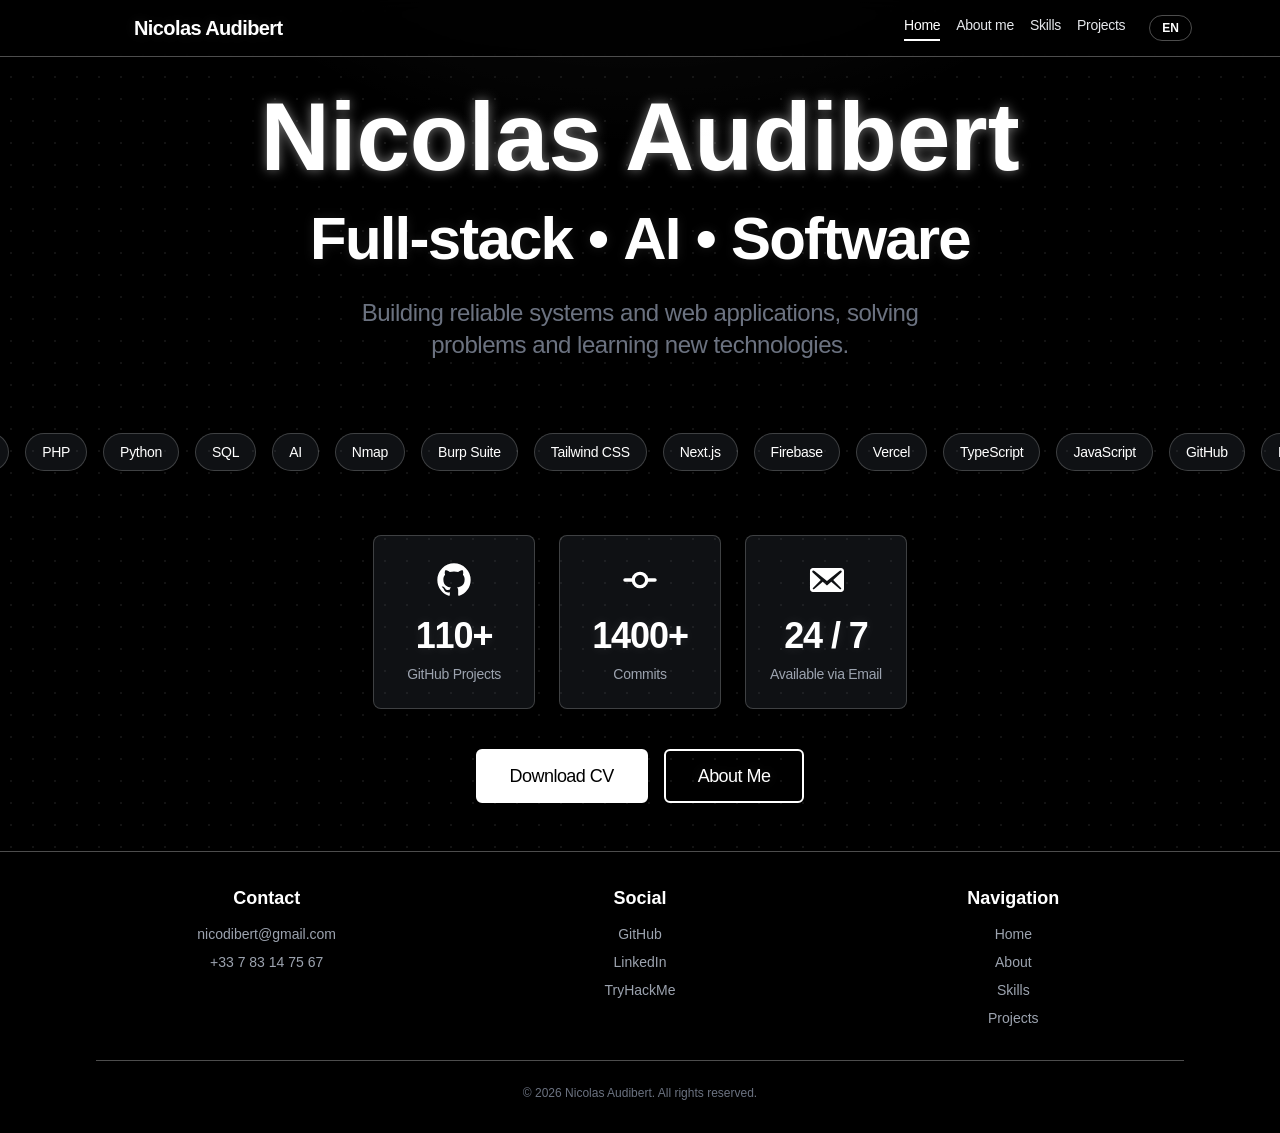
==== commit bd7c86ab: "Deploy from source repo" ====
--- a/index.html
+++ b/index.html
@@ -1 +1 @@
-<!DOCTYPE html><html lang="en"><head><meta charSet="utf-8"/><meta name="viewport" content="width=device-width, initial-scale=1"/><link rel="preload" href="/_next/static/media/4cf2300e9c8272f7-s.p.woff2" as="font" crossorigin="" type="font/woff2"/><link rel="preload" href="/_next/static/media/93f479601ee12b01-s.p.woff2" as="font" crossorigin="" type="font/woff2"/><link rel="stylesheet" href="/_next/static/css/de70bee13400563f.css" data-precedence="next"/><link rel="stylesheet" href="/_next/static/css/ff3ea134797c3206.css" data-precedence="next"/><link rel="preload" as="script" fetchPriority="low" href="/_next/static/chunks/webpack-64391e164efa779c.js"/><script src="/_next/static/chunks/4bd1b696-c6432efad49fa24f.js" async=""></script><script src="/_next/static/chunks/517-6e56b3bed92b1172.js" async=""></script><script src="/_next/static/chunks/main-app-8dcd89776c544c3c.js" async=""></script><script src="/_next/static/chunks/565-9bc36c32321d4e80.js" async=""></script><script src="/_next/static/chunks/28-3cfcc0222238eadb.js" async=""></script><script src="/_next/static/chunks/510-567c7402a6b52344.js" async=""></script><script src="/_next/static/chunks/app/(standardLayout)/layout-d5ae4bf02b154895.js" async=""></script><script src="/_next/static/chunks/app/(standardLayout)/page-5c5498d74b76b47e.js" async=""></script><meta name="next-size-adjust" content=""/><title>Nicolas Audibert - Portfolio</title><meta name="description" content="Welcome to the portfolio of Nicolas Audibert,     a passionate developer showcasing projects,     skills, and experience in web development     and software engineering."/><link rel="icon" href="/icon.svg?657d18d31e12e3dd" type="image/svg+xml" sizes="any"/><script src="/_next/static/chunks/polyfills-42372ed130431b0a.js" noModule=""></script></head><body class="__variable_188709 __variable_9a8899 antialiased"><main class="relative min-h-screen bg-black text-white overflow-hidden"><div class="pointer-events-none absolute inset-0 bg-soft-grid opacity-25"></div><div class="pointer-events-none absolute inset-0 bg-soft-radial opacity-80"></div><div class="w-full h-full"><header class="sticky w-full bg-black/80 backdrop-blur top-0 z-50 border-b border-white/30"><div class="max-w-6xl mx-auto px-6 py-3 flex items-center justify-between h-14"><div class="flex flex-row items-center gap-4"><a href="/"><img alt="Nicolas_Audibert_logo" loading="lazy" width="30" height="30" decoding="async" data-nimg="1" class="dark:invert" style="color:transparent" src="/icons/Nicolas_Audibert_logo.svg"/></a><a class="h2-inter text-xl font-semibold text-white" href="/">Nicolas Audibert</a></div><nav class="hidden md:flex items-center gap-4 text-sm text-gray-200"><a class="h3-inter text-sm smooth-underline border-b-2 pb-1 transition-colors border-white text-white" href="/">Home</a><a class="h3-inter text-sm smooth-underline border-b-2 pb-1 transition-colors border-transparent" href="/about/">About me</a><a class="h3-inter text-sm smooth-underline border-b-2 pb-1 transition-colors border-transparent" href="/skills/">Skills</a><a class="h3-inter text-sm smooth-underline border-b-2 pb-1 transition-colors border-transparent" href="/projects/">Projects</a><button type="button" aria-label="Change language" class="ml-2 px-3 py-1 text-xs font-semibold rounded-full border border-white/30 text-white hover:bg-white/10 transition-colors">EN</button></nav><button class="md:hidden flex flex-col gap-1.5 cursor-pointer " aria-label="Toggle menu"><span class="w-6 h-0.5 bg-white transition-all "></span><span class="w-6 h-0.5 bg-white transition-all "></span><span class="w-6 h-0.5 bg-white transition-all "></span></button></div></header><div class="w-full h-full flex flex-col items-center pb-8"><section class="flex flex-col w-full p-4 md:p-8 justify-center items-center gap-6"><h1 class="h1-inter text-center">Nicolas Audibert</h1><div class="flex flex-row gap-2 md:gap-4"><h2 class="h2-inter relative pb-1 smooth-underline">Full-stack</h2><h2 class="h2-inter ">•</h2><h2 class="h2-inter relative pb-1 smooth-underline">AI</h2><h2 class="h2-inter ">•</h2><h2 class="h2-inter relative pb-1 smooth-underline">Software</h2></div><h3 class="h3-inter text-gray-500 w-full md:w-1/2 text-center">Building reliable systems and web applications, solving problems and learning new technologies.</h3></section><div class="flex items-center marquee py-10 overflow-hidden w-full relative"><div class="track flex gap-4 cursor-grab select-none active:cursor-grabbing"><div class="flex-shrink-0 h-full px-4 py-2 rounded-full text-sm text-white whitespace-nowrap smooth-hover-box"><p class="h3-inter text-sm font-normal pointer-events-none">AI</p></div><div class="flex-shrink-0 h-full px-4 py-2 rounded-full text-sm text-white whitespace-nowrap smooth-hover-box"><p class="h3-inter text-sm font-normal pointer-events-none">Nmap</p></div><div class="flex-shrink-0 h-full px-4 py-2 rounded-full text-sm text-white whitespace-nowrap smooth-hover-box"><p class="h3-inter text-sm font-normal pointer-events-none">Burp Suite</p></div><div class="flex-shrink-0 h-full px-4 py-2 rounded-full text-sm text-white whitespace-nowrap smooth-hover-box"><p class="h3-inter text-sm font-normal pointer-events-none">Tailwind CSS</p></div><div class="flex-shrink-0 h-full px-4 py-2 rounded-full text-sm text-white whitespace-nowrap smooth-hover-box"><p class="h3-inter text-sm font-normal pointer-events-none">Next.js</p></div><div class="flex-shrink-0 h-full px-4 py-2 rounded-full text-sm text-white whitespace-nowrap smooth-hover-box"><p class="h3-inter text-sm font-normal pointer-events-none">Firebase</p></div><div class="flex-shrink-0 h-full px-4 py-2 rounded-full text-sm text-white whitespace-nowrap smooth-hover-box"><p class="h3-inter text-sm font-normal pointer-events-none">Vercel</p></div><div class="flex-shrink-0 h-full px-4 py-2 rounded-full text-sm text-white whitespace-nowrap smooth-hover-box"><p class="h3-inter text-sm font-normal pointer-events-none">TypeScript</p></div><div class="flex-shrink-0 h-full px-4 py-2 rounded-full text-sm text-white whitespace-nowrap smooth-hover-box"><p class="h3-inter text-sm font-normal pointer-events-none">JavaScript</p></div><div class="flex-shrink-0 h-full px-4 py-2 rounded-full text-sm text-white whitespace-nowrap smooth-hover-box"><p class="h3-inter text-sm font-normal pointer-events-none">GitHub</p></div><div class="flex-shrink-0 h-full px-4 py-2 rounded-full text-sm text-white whitespace-nowrap smooth-hover-box"><p class="h3-inter text-sm font-normal pointer-events-none">Microsoft Office</p></div><div class="flex-shrink-0 h-full px-4 py-2 rounded-full text-sm text-white whitespace-nowrap smooth-hover-box"><p class="h3-inter text-sm font-normal pointer-events-none">Linux</p></div><div class="flex-shrink-0 h-full px-4 py-2 rounded-full text-sm text-white whitespace-nowrap smooth-hover-box"><p class="h3-inter text-sm font-normal pointer-events-none">Windows</p></div><div class="flex-shrink-0 h-full px-4 py-2 rounded-full text-sm text-white whitespace-nowrap smooth-hover-box"><p class="h3-inter text-sm font-normal pointer-events-none">VS Code</p></div><div class="flex-shrink-0 h-full px-4 py-2 rounded-full text-sm text-white whitespace-nowrap smooth-hover-box"><p class="h3-inter text-sm font-normal pointer-events-none">Express.js</p></div><div class="flex-shrink-0 h-full px-4 py-2 rounded-full text-sm text-white whitespace-nowrap smooth-hover-box"><p class="h3-inter text-sm font-normal pointer-events-none">React.js</p></div><div class="flex-shrink-0 h-full px-4 py-2 rounded-full text-sm text-white whitespace-nowrap smooth-hover-box"><p class="h3-inter text-sm font-normal pointer-events-none">Postman</p></div><div class="flex-shrink-0 h-full px-4 py-2 rounded-full text-sm text-white whitespace-nowrap smooth-hover-box"><p class="h3-inter text-sm font-normal pointer-events-none">C++</p></div><div class="flex-shrink-0 h-full px-4 py-2 rounded-full text-sm text-white whitespace-nowrap smooth-hover-box"><p class="h3-inter text-sm font-normal pointer-events-none">C</p></div><div class="flex-shrink-0 h-full px-4 py-2 rounded-full text-sm text-white whitespace-nowrap smooth-hover-box"><p class="h3-inter text-sm font-normal pointer-events-none">PHP</p></div><div class="flex-shrink-0 h-full px-4 py-2 rounded-full text-sm text-white whitespace-nowrap smooth-hover-box"><p class="h3-inter text-sm font-normal pointer-events-none">Python</p></div><div class="flex-shrink-0 h-full px-4 py-2 rounded-full text-sm text-white whitespace-nowrap smooth-hover-box"><p class="h3-inter text-sm font-normal pointer-events-none">SQL</p></div><div class="flex-shrink-0 h-full px-4 py-2 rounded-full text-sm text-white whitespace-nowrap smooth-hover-box"><p class="h3-inter text-sm font-normal pointer-events-none">AI</p></div><div class="flex-shrink-0 h-full px-4 py-2 rounded-full text-sm text-white whitespace-nowrap smooth-hover-box"><p class="h3-inter text-sm font-normal pointer-events-none">Nmap</p></div><div class="flex-shrink-0 h-full px-4 py-2 rounded-full text-sm text-white whitespace-nowrap smooth-hover-box"><p class="h3-inter text-sm font-normal pointer-events-none">Burp Suite</p></div><div class="flex-shrink-0 h-full px-4 py-2 rounded-full text-sm text-white whitespace-nowrap smooth-hover-box"><p class="h3-inter text-sm font-normal pointer-events-none">Tailwind CSS</p></div><div class="flex-shrink-0 h-full px-4 py-2 rounded-full text-sm text-white whitespace-nowrap smooth-hover-box"><p class="h3-inter text-sm font-normal pointer-events-none">Next.js</p></div><div class="flex-shrink-0 h-full px-4 py-2 rounded-full text-sm text-white whitespace-nowrap smooth-hover-box"><p class="h3-inter text-sm font-normal pointer-events-none">Firebase</p></div><div class="flex-shrink-0 h-full px-4 py-2 rounded-full text-sm text-white whitespace-nowrap smooth-hover-box"><p class="h3-inter text-sm font-normal pointer-events-none">Vercel</p></div><div class="flex-shrink-0 h-full px-4 py-2 rounded-full text-sm text-white whitespace-nowrap smooth-hover-box"><p class="h3-inter text-sm font-normal pointer-events-none">TypeScript</p></div><div class="flex-shrink-0 h-full px-4 py-2 rounded-full text-sm text-white whitespace-nowrap smooth-hover-box"><p class="h3-inter text-sm font-normal pointer-events-none">JavaScript</p></div><div class="flex-shrink-0 h-full px-4 py-2 rounded-full text-sm text-white whitespace-nowrap smooth-hover-box"><p class="h3-inter text-sm font-normal pointer-events-none">GitHub</p></div><div class="flex-shrink-0 h-full px-4 py-2 rounded-full text-sm text-white whitespace-nowrap smooth-hover-box"><p class="h3-inter text-sm font-normal pointer-events-none">Microsoft Office</p></div><div class="flex-shrink-0 h-full px-4 py-2 rounded-full text-sm text-white whitespace-nowrap smooth-hover-box"><p class="h3-inter text-sm font-normal pointer-events-none">Linux</p></div><div class="flex-shrink-0 h-full px-4 py-2 rounded-full text-sm text-white whitespace-nowrap smooth-hover-box"><p class="h3-inter text-sm font-normal pointer-events-none">Windows</p></div><div class="flex-shrink-0 h-full px-4 py-2 rounded-full text-sm text-white whitespace-nowrap smooth-hover-box"><p class="h3-inter text-sm font-normal pointer-events-none">VS Code</p></div><div class="flex-shrink-0 h-full px-4 py-2 rounded-full text-sm text-white whitespace-nowrap smooth-hover-box"><p class="h3-inter text-sm font-normal pointer-events-none">Express.js</p></div><div class="flex-shrink-0 h-full px-4 py-2 rounded-full text-sm text-white whitespace-nowrap smooth-hover-box"><p class="h3-inter text-sm font-normal pointer-events-none">React.js</p></div><div class="flex-shrink-0 h-full px-4 py-2 rounded-full text-sm text-white whitespace-nowrap smooth-hover-box"><p class="h3-inter text-sm font-normal pointer-events-none">Postman</p></div><div class="flex-shrink-0 h-full px-4 py-2 rounded-full text-sm text-white whitespace-nowrap smooth-hover-box"><p class="h3-inter text-sm font-normal pointer-events-none">C++</p></div><div class="flex-shrink-0 h-full px-4 py-2 rounded-full text-sm text-white whitespace-nowrap smooth-hover-box"><p class="h3-inter text-sm font-normal pointer-events-none">C</p></div><div class="flex-shrink-0 h-full px-4 py-2 rounded-full text-sm text-white whitespace-nowrap smooth-hover-box"><p class="h3-inter text-sm font-normal pointer-events-none">PHP</p></div><div class="flex-shrink-0 h-full px-4 py-2 rounded-full text-sm text-white whitespace-nowrap smooth-hover-box"><p class="h3-inter text-sm font-normal pointer-events-none">Python</p></div><div class="flex-shrink-0 h-full px-4 py-2 rounded-full text-sm text-white whitespace-nowrap smooth-hover-box"><p class="h3-inter text-sm font-normal pointer-events-none">SQL</p></div><div class="flex-shrink-0 h-full px-4 py-2 rounded-full text-sm text-white whitespace-nowrap smooth-hover-box"><p class="h3-inter text-sm font-normal pointer-events-none">AI</p></div><div class="flex-shrink-0 h-full px-4 py-2 rounded-full text-sm text-white whitespace-nowrap smooth-hover-box"><p class="h3-inter text-sm font-normal pointer-events-none">Nmap</p></div><div class="flex-shrink-0 h-full px-4 py-2 rounded-full text-sm text-white whitespace-nowrap smooth-hover-box"><p class="h3-inter text-sm font-normal pointer-events-none">Burp Suite</p></div><div class="flex-shrink-0 h-full px-4 py-2 rounded-full text-sm text-white whitespace-nowrap smooth-hover-box"><p class="h3-inter text-sm font-normal pointer-events-none">Tailwind CSS</p></div><div class="flex-shrink-0 h-full px-4 py-2 rounded-full text-sm text-white whitespace-nowrap smooth-hover-box"><p class="h3-inter text-sm font-normal pointer-events-none">Next.js</p></div><div class="flex-shrink-0 h-full px-4 py-2 rounded-full text-sm text-white whitespace-nowrap smooth-hover-box"><p class="h3-inter text-sm font-normal pointer-events-none">Firebase</p></div><div class="flex-shrink-0 h-full px-4 py-2 rounded-full text-sm text-white whitespace-nowrap smooth-hover-box"><p class="h3-inter text-sm font-normal pointer-events-none">Vercel</p></div><div class="flex-shrink-0 h-full px-4 py-2 rounded-full text-sm text-white whitespace-nowrap smooth-hover-box"><p class="h3-inter text-sm font-normal pointer-events-none">TypeScript</p></div><div class="flex-shrink-0 h-full px-4 py-2 rounded-full text-sm text-white whitespace-nowrap smooth-hover-box"><p class="h3-inter text-sm font-normal pointer-events-none">JavaScript</p></div><div class="flex-shrink-0 h-full px-4 py-2 rounded-full text-sm text-white whitespace-nowrap smooth-hover-box"><p class="h3-inter text-sm font-normal pointer-events-none">GitHub</p></div><div class="flex-shrink-0 h-full px-4 py-2 rounded-full text-sm text-white whitespace-nowrap smooth-hover-box"><p class="h3-inter text-sm font-normal pointer-events-none">Microsoft Office</p></div><div class="flex-shrink-0 h-full px-4 py-2 rounded-full text-sm text-white whitespace-nowrap smooth-hover-box"><p class="h3-inter text-sm font-normal pointer-events-none">Linux</p></div><div class="flex-shrink-0 h-full px-4 py-2 rounded-full text-sm text-white whitespace-nowrap smooth-hover-box"><p class="h3-inter text-sm font-normal pointer-events-none">Windows</p></div><div class="flex-shrink-0 h-full px-4 py-2 rounded-full text-sm text-white whitespace-nowrap smooth-hover-box"><p class="h3-inter text-sm font-normal pointer-events-none">VS Code</p></div><div class="flex-shrink-0 h-full px-4 py-2 rounded-full text-sm text-white whitespace-nowrap smooth-hover-box"><p class="h3-inter text-sm font-normal pointer-events-none">Express.js</p></div><div class="flex-shrink-0 h-full px-4 py-2 rounded-full text-sm text-white whitespace-nowrap smooth-hover-box"><p class="h3-inter text-sm font-normal pointer-events-none">React.js</p></div><div class="flex-shrink-0 h-full px-4 py-2 rounded-full text-sm text-white whitespace-nowrap smooth-hover-box"><p class="h3-inter text-sm font-normal pointer-events-none">Postman</p></div><div class="flex-shrink-0 h-full px-4 py-2 rounded-full text-sm text-white whitespace-nowrap smooth-hover-box"><p class="h3-inter text-sm font-normal pointer-events-none">C++</p></div><div class="flex-shrink-0 h-full px-4 py-2 rounded-full text-sm text-white whitespace-nowrap smooth-hover-box"><p class="h3-inter text-sm font-normal pointer-events-none">C</p></div><div class="flex-shrink-0 h-full px-4 py-2 rounded-full text-sm text-white whitespace-nowrap smooth-hover-box"><p class="h3-inter text-sm font-normal pointer-events-none">PHP</p></div><div class="flex-shrink-0 h-full px-4 py-2 rounded-full text-sm text-white whitespace-nowrap smooth-hover-box"><p class="h3-inter text-sm font-normal pointer-events-none">Python</p></div><div class="flex-shrink-0 h-full px-4 py-2 rounded-full text-sm text-white whitespace-nowrap smooth-hover-box"><p class="h3-inter text-sm font-normal pointer-events-none">SQL</p></div><div class="flex-shrink-0 h-full px-4 py-2 rounded-full text-sm text-white whitespace-nowrap smooth-hover-box"><p class="h3-inter text-sm font-normal pointer-events-none">AI</p></div><div class="flex-shrink-0 h-full px-4 py-2 rounded-full text-sm text-white whitespace-nowrap smooth-hover-box"><p class="h3-inter text-sm font-normal pointer-events-none">Nmap</p></div><div class="flex-shrink-0 h-full px-4 py-2 rounded-full text-sm text-white whitespace-nowrap smooth-hover-box"><p class="h3-inter text-sm font-normal pointer-events-none">Burp Suite</p></div><div class="flex-shrink-0 h-full px-4 py-2 rounded-full text-sm text-white whitespace-nowrap smooth-hover-box"><p class="h3-inter text-sm font-normal pointer-events-none">Tailwind CSS</p></div><div class="flex-shrink-0 h-full px-4 py-2 rounded-full text-sm text-white whitespace-nowrap smooth-hover-box"><p class="h3-inter text-sm font-normal pointer-events-none">Next.js</p></div><div class="flex-shrink-0 h-full px-4 py-2 rounded-full text-sm text-white whitespace-nowrap smooth-hover-box"><p class="h3-inter text-sm font-normal pointer-events-none">Firebase</p></div><div class="flex-shrink-0 h-full px-4 py-2 rounded-full text-sm text-white whitespace-nowrap smooth-hover-box"><p class="h3-inter text-sm font-normal pointer-events-none">Vercel</p></div><div class="flex-shrink-0 h-full px-4 py-2 rounded-full text-sm text-white whitespace-nowrap smooth-hover-box"><p class="h3-inter text-sm font-normal pointer-events-none">TypeScript</p></div><div class="flex-shrink-0 h-full px-4 py-2 rounded-full text-sm text-white whitespace-nowrap smooth-hover-box"><p class="h3-inter text-sm font-normal pointer-events-none">JavaScript</p></div><div class="flex-shrink-0 h-full px-4 py-2 rounded-full text-sm text-white whitespace-nowrap smooth-hover-box"><p class="h3-inter text-sm font-normal pointer-events-none">GitHub</p></div><div class="flex-shrink-0 h-full px-4 py-2 rounded-full text-sm text-white whitespace-nowrap smooth-hover-box"><p class="h3-inter text-sm font-normal pointer-events-none">Microsoft Office</p></div><div class="flex-shrink-0 h-full px-4 py-2 rounded-full text-sm text-white whitespace-nowrap smooth-hover-box"><p class="h3-inter text-sm font-normal pointer-events-none">Linux</p></div><div class="flex-shrink-0 h-full px-4 py-2 rounded-full text-sm text-white whitespace-nowrap smooth-hover-box"><p class="h3-inter text-sm font-normal pointer-events-none">Windows</p></div><div class="flex-shrink-0 h-full px-4 py-2 rounded-full text-sm text-white whitespace-nowrap smooth-hover-box"><p class="h3-inter text-sm font-normal pointer-events-none">VS Code</p></div><div class="flex-shrink-0 h-full px-4 py-2 rounded-full text-sm text-white whitespace-nowrap smooth-hover-box"><p class="h3-inter text-sm font-normal pointer-events-none">Express.js</p></div><div class="flex-shrink-0 h-full px-4 py-2 rounded-full text-sm text-white whitespace-nowrap smooth-hover-box"><p class="h3-inter text-sm font-normal pointer-events-none">React.js</p></div><div class="flex-shrink-0 h-full px-4 py-2 rounded-full text-sm text-white whitespace-nowrap smooth-hover-box"><p class="h3-inter text-sm font-normal pointer-events-none">Postman</p></div><div class="flex-shrink-0 h-full px-4 py-2 rounded-full text-sm text-white whitespace-nowrap smooth-hover-box"><p class="h3-inter text-sm font-normal pointer-events-none">C++</p></div><div class="flex-shrink-0 h-full px-4 py-2 rounded-full text-sm text-white whitespace-nowrap smooth-hover-box"><p class="h3-inter text-sm font-normal pointer-events-none">C</p></div><div class="flex-shrink-0 h-full px-4 py-2 rounded-full text-sm text-white whitespace-nowrap smooth-hover-box"><p class="h3-inter text-sm font-normal pointer-events-none">PHP</p></div><div class="flex-shrink-0 h-full px-4 py-2 rounded-full text-sm text-white whitespace-nowrap smooth-hover-box"><p class="h3-inter text-sm font-normal pointer-events-none">Python</p></div><div class="flex-shrink-0 h-full px-4 py-2 rounded-full text-sm text-white whitespace-nowrap smooth-hover-box"><p class="h3-inter text-sm font-normal pointer-events-none">SQL</p></div><div class="flex-shrink-0 h-full px-4 py-2 rounded-full text-sm text-white whitespace-nowrap smooth-hover-box"><p class="h3-inter text-sm font-normal pointer-events-none">AI</p></div><div class="flex-shrink-0 h-full px-4 py-2 rounded-full text-sm text-white whitespace-nowrap smooth-hover-box"><p class="h3-inter text-sm font-normal pointer-events-none">Nmap</p></div><div class="flex-shrink-0 h-full px-4 py-2 rounded-full text-sm text-white whitespace-nowrap smooth-hover-box"><p class="h3-inter text-sm font-normal pointer-events-none">Burp Suite</p></div><div class="flex-shrink-0 h-full px-4 py-2 rounded-full text-sm text-white whitespace-nowrap smooth-hover-box"><p class="h3-inter text-sm font-normal pointer-events-none">Tailwind CSS</p></div><div class="flex-shrink-0 h-full px-4 py-2 rounded-full text-sm text-white whitespace-nowrap smooth-hover-box"><p class="h3-inter text-sm font-normal pointer-events-none">Next.js</p></div><div class="flex-shrink-0 h-full px-4 py-2 rounded-full text-sm text-white whitespace-nowrap smooth-hover-box"><p class="h3-inter text-sm font-normal pointer-events-none">Firebase</p></div><div class="flex-shrink-0 h-full px-4 py-2 rounded-full text-sm text-white whitespace-nowrap smooth-hover-box"><p class="h3-inter text-sm font-normal pointer-events-none">Vercel</p></div><div class="flex-shrink-0 h-full px-4 py-2 rounded-full text-sm text-white whitespace-nowrap smooth-hover-box"><p class="h3-inter text-sm font-normal pointer-events-none">TypeScript</p></div><div class="flex-shrink-0 h-full px-4 py-2 rounded-full text-sm text-white whitespace-nowrap smooth-hover-box"><p class="h3-inter text-sm font-normal pointer-events-none">JavaScript</p></div><div class="flex-shrink-0 h-full px-4 py-2 rounded-full text-sm text-white whitespace-nowrap smooth-hover-box"><p class="h3-inter text-sm font-normal pointer-events-none">GitHub</p></div><div class="flex-shrink-0 h-full px-4 py-2 rounded-full text-sm text-white whitespace-nowrap smooth-hover-box"><p class="h3-inter text-sm font-normal pointer-events-none">Microsoft Office</p></div><div class="flex-shrink-0 h-full px-4 py-2 rounded-full text-sm text-white whitespace-nowrap smooth-hover-box"><p class="h3-inter text-sm font-normal pointer-events-none">Linux</p></div><div class="flex-shrink-0 h-full px-4 py-2 rounded-full text-sm text-white whitespace-nowrap smooth-hover-box"><p class="h3-inter text-sm font-normal pointer-events-none">Windows</p></div><div class="flex-shrink-0 h-full px-4 py-2 rounded-full text-sm text-white whitespace-nowrap smooth-hover-box"><p class="h3-inter text-sm font-normal pointer-events-none">VS Code</p></div><div class="flex-shrink-0 h-full px-4 py-2 rounded-full text-sm text-white whitespace-nowrap smooth-hover-box"><p class="h3-inter text-sm font-normal pointer-events-none">Express.js</p></div><div class="flex-shrink-0 h-full px-4 py-2 rounded-full text-sm text-white whitespace-nowrap smooth-hover-box"><p class="h3-inter text-sm font-normal pointer-events-none">React.js</p></div><div class="flex-shrink-0 h-full px-4 py-2 rounded-full text-sm text-white whitespace-nowrap smooth-hover-box"><p class="h3-inter text-sm font-normal pointer-events-none">Postman</p></div><div class="flex-shrink-0 h-full px-4 py-2 rounded-full text-sm text-white whitespace-nowrap smooth-hover-box"><p class="h3-inter text-sm font-normal pointer-events-none">C++</p></div><div class="flex-shrink-0 h-full px-4 py-2 rounded-full text-sm text-white whitespace-nowrap smooth-hover-box"><p class="h3-inter text-sm font-normal pointer-events-none">C</p></div><div class="flex-shrink-0 h-full px-4 py-2 rounded-full text-sm text-white whitespace-nowrap smooth-hover-box"><p class="h3-inter text-sm font-normal pointer-events-none">PHP</p></div><div class="flex-shrink-0 h-full px-4 py-2 rounded-full text-sm text-white whitespace-nowrap smooth-hover-box"><p class="h3-inter text-sm font-normal pointer-events-none">Python</p></div><div class="flex-shrink-0 h-full px-4 py-2 rounded-full text-sm text-white whitespace-nowrap smooth-hover-box"><p class="h3-inter text-sm font-normal pointer-events-none">SQL</p></div><div class="flex-shrink-0 h-full px-4 py-2 rounded-full text-sm text-white whitespace-nowrap smooth-hover-box"><p class="h3-inter text-sm font-normal pointer-events-none">AI</p></div><div class="flex-shrink-0 h-full px-4 py-2 rounded-full text-sm text-white whitespace-nowrap smooth-hover-box"><p class="h3-inter text-sm font-normal pointer-events-none">Nmap</p></div><div class="flex-shrink-0 h-full px-4 py-2 rounded-full text-sm text-white whitespace-nowrap smooth-hover-box"><p class="h3-inter text-sm font-normal pointer-events-none">Burp Suite</p></div><div class="flex-shrink-0 h-full px-4 py-2 rounded-full text-sm text-white whitespace-nowrap smooth-hover-box"><p class="h3-inter text-sm font-normal pointer-events-none">Tailwind CSS</p></div><div class="flex-shrink-0 h-full px-4 py-2 rounded-full text-sm text-white whitespace-nowrap smooth-hover-box"><p class="h3-inter text-sm font-normal pointer-events-none">Next.js</p></div><div class="flex-shrink-0 h-full px-4 py-2 rounded-full text-sm text-white whitespace-nowrap smooth-hover-box"><p class="h3-inter text-sm font-normal pointer-events-none">Firebase</p></div><div class="flex-shrink-0 h-full px-4 py-2 rounded-full text-sm text-white whitespace-nowrap smooth-hover-box"><p class="h3-inter text-sm font-normal pointer-events-none">Vercel</p></div><div class="flex-shrink-0 h-full px-4 py-2 rounded-full text-sm text-white whitespace-nowrap smooth-hover-box"><p class="h3-inter text-sm font-normal pointer-events-none">TypeScript</p></div><div class="flex-shrink-0 h-full px-4 py-2 rounded-full text-sm text-white whitespace-nowrap smooth-hover-box"><p class="h3-inter text-sm font-normal pointer-events-none">JavaScript</p></div><div class="flex-shrink-0 h-full px-4 py-2 rounded-full text-sm text-white whitespace-nowrap smooth-hover-box"><p class="h3-inter text-sm font-normal pointer-events-none">GitHub</p></div><div class="flex-shrink-0 h-full px-4 py-2 rounded-full text-sm text-white whitespace-nowrap smooth-hover-box"><p class="h3-inter text-sm font-normal pointer-events-none">Microsoft Office</p></div><div class="flex-shrink-0 h-full px-4 py-2 rounded-full text-sm text-white whitespace-nowrap smooth-hover-box"><p class="h3-inter text-sm font-normal pointer-events-none">Linux</p></div><div class="flex-shrink-0 h-full px-4 py-2 rounded-full text-sm text-white whitespace-nowrap smooth-hover-box"><p class="h3-inter text-sm font-normal pointer-events-none">Windows</p></div><div class="flex-shrink-0 h-full px-4 py-2 rounded-full text-sm text-white whitespace-nowrap smooth-hover-box"><p class="h3-inter text-sm font-normal pointer-events-none">VS Code</p></div><div class="flex-shrink-0 h-full px-4 py-2 rounded-full text-sm text-white whitespace-nowrap smooth-hover-box"><p class="h3-inter text-sm font-normal pointer-events-none">Express.js</p></div><div class="flex-shrink-0 h-full px-4 py-2 rounded-full text-sm text-white whitespace-nowrap smooth-hover-box"><p class="h3-inter text-sm font-normal pointer-events-none">React.js</p></div><div class="flex-shrink-0 h-full px-4 py-2 rounded-full text-sm text-white whitespace-nowrap smooth-hover-box"><p class="h3-inter text-sm font-normal pointer-events-none">Postman</p></div><div class="flex-shrink-0 h-full px-4 py-2 rounded-full text-sm text-white whitespace-nowrap smooth-hover-box"><p class="h3-inter text-sm font-normal pointer-events-none">C++</p></div><div class="flex-shrink-0 h-full px-4 py-2 rounded-full text-sm text-white whitespace-nowrap smooth-hover-box"><p class="h3-inter text-sm font-normal pointer-events-none">C</p></div><div class="flex-shrink-0 h-full px-4 py-2 rounded-full text-sm text-white whitespace-nowrap smooth-hover-box"><p class="h3-inter text-sm font-normal pointer-events-none">PHP</p></div><div class="flex-shrink-0 h-full px-4 py-2 rounded-full text-sm text-white whitespace-nowrap smooth-hover-box"><p class="h3-inter text-sm font-normal pointer-events-none">Python</p></div><div class="flex-shrink-0 h-full px-4 py-2 rounded-full text-sm text-white whitespace-nowrap smooth-hover-box"><p class="h3-inter text-sm font-normal pointer-events-none">SQL</p></div></div></div><div class="relative z-10 max-w-5xl mx-auto px-8 py-6"><div class="grid grid-cols-1 md:grid-cols-3 gap-6"><div class="group rounded-lg p-6 text-center smooth-hover-box"><img alt="GitHub Projects" loading="lazy" width="40" height="40" decoding="async" data-nimg="1" class="mx-auto mb-4 transition-transform duration-300 ease-out group-hover:scale-110" style="color:transparent" src="/icons/github.svg"/><div class="h2-inter text-4xl font-bold text-white mb-2 transition-colors duration-300 group-hover:text-white">110+</div><div class="h3-inter text-sm text-gray-400 transition-colors duration-300 group-hover:text-gray-300">GitHub Projects</div></div><div class="group rounded-lg p-6 text-center smooth-hover-box"><img alt="Commits" loading="lazy" width="40" height="40" decoding="async" data-nimg="1" class="mx-auto mb-4 transition-transform duration-300 ease-out group-hover:scale-110" style="color:transparent" src="/icons/commit.svg"/><div class="h2-inter text-4xl font-bold text-white mb-2 transition-colors duration-300 group-hover:text-white">1400+</div><div class="h3-inter text-sm text-gray-400 transition-colors duration-300 group-hover:text-gray-300">Commits</div></div><div class="group rounded-lg p-6 text-center smooth-hover-box"><img alt="Available via Email" loading="lazy" width="40" height="40" decoding="async" data-nimg="1" class="mx-auto mb-4 transition-transform duration-300 ease-out group-hover:scale-110" style="color:transparent" src="/icons/email.svg"/><div class="h2-inter text-4xl font-bold text-white mb-2 transition-colors duration-300 group-hover:text-white">24 / 7</div><div class="h3-inter text-sm text-gray-400 transition-colors duration-300 group-hover:text-gray-300">Available via Email</div></div></div></div><div class="flex gap-4 p-4"><a href="/files/CV_Nicolas_Audibert_2026.pdf" class=" relative overflow-hidden cursor-pointer px-6 py-2 md:px-8 md:py-4 text-[18px] font-medium rounded-md bg-white border-2 border-white hover:text-white text-black h2-inter before:content-[&#x27;&#x27;] before:absolute before:left-1/2 before:top-1/2 before:w-[8%] before:h-[500%] before:-translate-x-1/2 before:-translate-y-1/2 before:-rotate-60 before:bg-[var(--lightgray)] before:transition-all before:duration-300 before:ease-linear hover:before:-rotate-90 hover:before:w-full hover:before:bg-black/80 active:before:bg-[#444444] "><span class="relative z-10">Download CV</span></a><a href="/about" class=" relative overflow-hidden cursor-pointer px-6 py-2 md:px-8 md:py-4 text-[18px] font-medium rounded-md bg-transparent text-white border-2 border-white hover:text-black h2-inter before:content-[&#x27;&#x27;] before:absolute before:left-1/2 before:top-1/2 before:w-[8%] before:h-[500%] before:-translate-x-1/2 before:-translate-y-1/2 before:-rotate-60 before:bg-[var(--lightgray)] before:transition-all before:duration-300 before:ease-linear hover:before:-rotate-90 hover:before:w-full hover:before:bg-white/80 active:before:bg-[#a5a5a5] "><span class="relative z-10">About Me</span></a></div></div><footer class="relative z-10 w-full bg-black border-t border-white/30 mt-auto"><div class="max-w-6xl mx-auto px-8 py-8"><div class="grid grid-cols-1 md:grid-cols-3 gap-8"><section class="w-full flex flex-col items-center"><h4 class="text-lg font-semibold mb-3 text-white">Contact</h4><ul class="flex flex-col items-center space-y-2 text-sm text-gray-400"><li><a class="hover:text-white transition-colors" href="mailto:nicodibert@gmail.com">nicodibert@gmail.com</a></li><li><a class="hover:text-white transition-colors" href="tel:+33123456789">+33 7 83 14 75 67</a></li></ul></section><section class="w-full flex flex-col items-center"><h4 class="text-lg font-semibold mb-3 text-white">Social</h4><ul class="flex flex-col items-center space-y-2 text-sm text-gray-400"><li><a href="https://github.com/TTG-Phyros" target="_blank" rel="noopener noreferrer" class="hover:text-white transition-colors">GitHub</a></li><li><a href="https://www.linkedin.com/in/nicodibert/" target="_blank" rel="noopener noreferrer" class="hover:text-white transition-colors">LinkedIn</a></li><li><a href="https://tryhackme.com/p/Phyros" target="_blank" rel="noopener noreferrer" class="hover:text-white transition-colors">TryHackMe</a></li></ul></section><nav class="w-full flex flex-col items-center"><h4 class="text-lg font-semibold mb-3 text-white">Navigation</h4><ul class="flex flex-col items-center space-y-2 text-sm text-gray-400"><li><a class="hover:text-white transition-colors" href="/">Home</a></li><li><a class="hover:text-white transition-colors" href="/about/">About</a></li><li><a class="hover:text-white transition-colors" href="/skills/">Skills</a></li><li><a class="hover:text-white transition-colors" href="/projects/">Projects</a></li></ul></nav></div><div class="mt-8 pt-6 border-t border-white/30 text-center text-xs text-gray-500">© <!-- -->2026<!-- --> Nicolas Audibert. <!-- -->All rights reserved.</div></div></footer></div></main><script src="/_next/static/chunks/webpack-64391e164efa779c.js" async=""></script><script>(self.__next_f=self.__next_f||[]).push([0])</script><script>self.__next_f.push([1,"1:\"$Sreact.fragment\"\n2:I[5244,[],\"\"]\n3:I[3866,[],\"\"]\n4:I[6510,[\"565\",\"static/chunks/565-9bc36c32321d4e80.js\",\"28\",\"static/chunks/28-3cfcc0222238eadb.js\",\"510\",\"static/chunks/510-567c7402a6b52344.js\",\"826\",\"static/chunks/app/(standardLayout)/layout-d5ae4bf02b154895.js\"],\"LanguageProvider\"]\n5:I[9612,[\"565\",\"static/chunks/565-9bc36c32321d4e80.js\",\"28\",\"static/chunks/28-3cfcc0222238eadb.js\",\"510\",\"static/chunks/510-567c7402a6b52344.js\",\"826\",\"static/chunks/app/(standardLayout)/layout-d5ae4bf02b154895.js\"],\"default\"]\n6:I[4370,[\"565\",\"static/chunks/565-9bc36c32321d4e80.js\",\"28\",\"static/chunks/28-3cfcc0222238eadb.js\",\"510\",\"static/chunks/510-567c7402a6b52344.js\",\"826\",\"static/chunks/app/(standardLayout)/layout-d5ae4bf02b154895.js\"],\"default\"]\n7:I[7033,[],\"ClientPageRoot\"]\n8:I[222,[\"565\",\"static/chunks/565-9bc36c32321d4e80.js\",\"510\",\"static/chunks/510-567c7402a6b52344.js\",\"177\",\"static/chunks/app/(standardLayout)/page-5c5498d74b76b47e.js\"],\"default\"]\nb:I[6213,[],\"OutletBoundary\"]\nd:I[6213,[],\"MetadataBoundary\"]\nf:I[6213,[],\"ViewportBoundary\"]\n11:I[4835,[],\"\"]\n:HL[\"/_next/static/media/4cf2300e9c8272f7-s.p.woff2\",\"font\",{\"crossOrigin\":\"\",\"type\":\"font/woff2\"}]\n:HL[\"/_next/static/media/93f479601ee12b01-s.p.woff2\",\"font\",{\"crossOrigin\":\"\",\"type\":\"font/woff2\"}]\n:HL[\"/_next/static/css/de70bee13400563f.css\",\"style\"]\n:HL[\"/_next/static/css/ff3ea134797c3206.css\",\"style\"]\n"])</script><script>self.__next_f.push([1,"0:{\"P\":null,\"b\":\"Wc1ERiUYMesI6CKfosBkq\",\"p\":\"\",\"c\":[\"\",\"\"],\"i\":false,\"f\":[[[\"\",{\"children\":[\"(standardLayout)\",{\"children\":[\"__PAGE__\",{}]},\"$undefined\",\"$undefined\",true]}],[\"\",[\"$\",\"$1\",\"c\",{\"children\":[null,[\"$\",\"$L2\",null,{\"parallelRouterKey\":\"children\",\"segmentPath\":[\"children\"],\"error\":\"$undefined\",\"errorStyles\":\"$undefined\",\"errorScripts\":\"$undefined\",\"template\":[\"$\",\"$L3\",null,{}],\"templateStyles\":\"$undefined\",\"templateScripts\":\"$undefined\",\"notFound\":[[],[[\"$\",\"title\",null,{\"children\":\"404: This page could not be found.\"}],[\"$\",\"div\",null,{\"style\":{\"fontFamily\":\"system-ui,\\\"Segoe UI\\\",Roboto,Helvetica,Arial,sans-serif,\\\"Apple Color Emoji\\\",\\\"Segoe UI Emoji\\\"\",\"height\":\"100vh\",\"textAlign\":\"center\",\"display\":\"flex\",\"flexDirection\":\"column\",\"alignItems\":\"center\",\"justifyContent\":\"center\"},\"children\":[\"$\",\"div\",null,{\"children\":[[\"$\",\"style\",null,{\"dangerouslySetInnerHTML\":{\"__html\":\"body{color:#000;background:#fff;margin:0}.next-error-h1{border-right:1px solid rgba(0,0,0,.3)}@media (prefers-color-scheme:dark){body{color:#fff;background:#000}.next-error-h1{border-right:1px solid rgba(255,255,255,.3)}}\"}}],[\"$\",\"h1\",null,{\"className\":\"next-error-h1\",\"style\":{\"display\":\"inline-block\",\"margin\":\"0 20px 0 0\",\"padding\":\"0 23px 0 0\",\"fontSize\":24,\"fontWeight\":500,\"verticalAlign\":\"top\",\"lineHeight\":\"49px\"},\"children\":404}],[\"$\",\"div\",null,{\"style\":{\"display\":\"inline-block\"},\"children\":[\"$\",\"h2\",null,{\"style\":{\"fontSize\":14,\"fontWeight\":400,\"lineHeight\":\"49px\",\"margin\":0},\"children\":\"This page could not be found.\"}]}]]}]}]]],\"forbidden\":\"$undefined\",\"unauthorized\":\"$undefined\"}]]}],{\"children\":[\"(standardLayout)\",[\"$\",\"$1\",\"c\",{\"children\":[[[\"$\",\"link\",\"0\",{\"rel\":\"stylesheet\",\"href\":\"/_next/static/css/de70bee13400563f.css\",\"precedence\":\"next\",\"crossOrigin\":\"$undefined\",\"nonce\":\"$undefined\"}],[\"$\",\"link\",\"1\",{\"rel\":\"stylesheet\",\"href\":\"/_next/static/css/ff3ea134797c3206.css\",\"precedence\":\"next\",\"crossOrigin\":\"$undefined\",\"nonce\":\"$undefined\"}]],[\"$\",\"html\",null,{\"lang\":\"en\",\"children\":[\"$\",\"body\",null,{\"className\":\"__variable_188709 __variable_9a8899 antialiased\",\"children\":[\"$\",\"$L4\",null,{\"children\":[\"$\",\"main\",null,{\"className\":\"relative min-h-screen bg-black text-white overflow-hidden\",\"children\":[[\"$\",\"div\",null,{\"className\":\"pointer-events-none absolute inset-0 bg-soft-grid opacity-25\"}],[\"$\",\"div\",null,{\"className\":\"pointer-events-none absolute inset-0 bg-soft-radial opacity-80\"}],[\"$\",\"div\",null,{\"className\":\"w-full h-full\",\"children\":[[\"$\",\"$L5\",null,{}],[\"$\",\"$L2\",null,{\"parallelRouterKey\":\"children\",\"segmentPath\":[\"children\",\"(standardLayout)\",\"children\"],\"error\":\"$undefined\",\"errorStyles\":\"$undefined\",\"errorScripts\":\"$undefined\",\"template\":[\"$\",\"$L3\",null,{}],\"templateStyles\":\"$undefined\",\"templateScripts\":\"$undefined\",\"notFound\":[[],[[\"$\",\"title\",null,{\"children\":\"404: This page could not be found.\"}],[\"$\",\"div\",null,{\"style\":\"$0:f:0:1:1:props:children:1:props:notFound:1:1:props:style\",\"children\":[\"$\",\"div\",null,{\"children\":[[\"$\",\"style\",null,{\"dangerouslySetInnerHTML\":{\"__html\":\"body{color:#000;background:#fff;margin:0}.next-error-h1{border-right:1px solid rgba(0,0,0,.3)}@media (prefers-color-scheme:dark){body{color:#fff;background:#000}.next-error-h1{border-right:1px solid rgba(255,255,255,.3)}}\"}}],[\"$\",\"h1\",null,{\"className\":\"next-error-h1\",\"style\":\"$0:f:0:1:1:props:children:1:props:notFound:1:1:props:children:props:children:1:props:style\",\"children\":404}],[\"$\",\"div\",null,{\"style\":\"$0:f:0:1:1:props:children:1:props:notFound:1:1:props:children:props:children:2:props:style\",\"children\":[\"$\",\"h2\",null,{\"style\":\"$0:f:0:1:1:props:children:1:props:notFound:1:1:props:children:props:children:2:props:children:props:style\",\"children\":\"This page could not be found.\"}]}]]}]}]]],\"forbidden\":\"$undefined\",\"unauthorized\":\"$undefined\"}],[\"$\",\"$L6\",null,{}]]}]]}]}]}]}]]}],{\"children\":[\"__PAGE__\",[\"$\",\"$1\",\"c\",{\"children\":[[\"$\",\"$L7\",null,{\"Component\":\"$8\",\"searchParams\":{},\"params\":{},\"promises\":[\"$@9\",\"$@a\"]}],null,[\"$\",\"$Lb\",null,{\"children\":\"$Lc\"}]]}],{},null,false]},null,false]},null,false],[\"$\",\"$1\",\"h\",{\"children\":[null,[\"$\",\"$1\",\"lNlFioqqI1BEIhgw72Fnx\",{\"children\":[[\"$\",\"$Ld\",null,{\"children\":\"$Le\"}],[\"$\",\"$Lf\",null,{\"children\":\"$L10\"}],[\"$\",\"meta\",null,{\"name\":\"next-size-adjust\",\"content\":\"\"}]]}]]}],false]],\"m\":\"$undefined\",\"G\":[\"$11\",\"$undefined\"],\"s\":false,\"S\":true}\n"])</script><script>self.__next_f.push([1,"9:{}\na:{}\n"])</script><script>self.__next_f.push([1,"10:[[\"$\",\"meta\",\"0\",{\"name\":\"viewport\",\"content\":\"width=device-width, initial-scale=1\"}]]\ne:[[\"$\",\"meta\",\"0\",{\"charSet\":\"utf-8\"}],[\"$\",\"title\",\"1\",{\"children\":\"Nicolas Audibert - Portfolio\"}],[\"$\",\"meta\",\"2\",{\"name\":\"description\",\"content\":\"Welcome to the portfolio of Nicolas Audibert,     a passionate developer showcasing projects,     skills, and experience in web development     and software engineering.\"}],[\"$\",\"link\",\"3\",{\"rel\":\"icon\",\"href\":\"/icon.svg?657d18d31e12e3dd\",\"type\":\"image/svg+xml\",\"sizes\":\"any\"}]]\n"])</script><script>self.__next_f.push([1,"c:null\n"])</script></body></html>+<!DOCTYPE html><html lang="en"><head><meta charSet="utf-8"/><meta name="viewport" content="width=device-width, initial-scale=1"/><link rel="preload" href="/_next/static/media/4cf2300e9c8272f7-s.p.woff2" as="font" crossorigin="" type="font/woff2"/><link rel="preload" href="/_next/static/media/93f479601ee12b01-s.p.woff2" as="font" crossorigin="" type="font/woff2"/><link rel="stylesheet" href="/_next/static/css/de70bee13400563f.css" data-precedence="next"/><link rel="stylesheet" href="/_next/static/css/ff3ea134797c3206.css" data-precedence="next"/><link rel="preload" as="script" fetchPriority="low" href="/_next/static/chunks/webpack-64391e164efa779c.js"/><script src="/_next/static/chunks/4bd1b696-c6432efad49fa24f.js" async=""></script><script src="/_next/static/chunks/517-6e56b3bed92b1172.js" async=""></script><script src="/_next/static/chunks/main-app-8dcd89776c544c3c.js" async=""></script><script src="/_next/static/chunks/565-9bc36c32321d4e80.js" async=""></script><script src="/_next/static/chunks/28-3cfcc0222238eadb.js" async=""></script><script src="/_next/static/chunks/510-567c7402a6b52344.js" async=""></script><script src="/_next/static/chunks/app/(standardLayout)/layout-d5ae4bf02b154895.js" async=""></script><script src="/_next/static/chunks/app/(standardLayout)/page-5c5498d74b76b47e.js" async=""></script><meta name="next-size-adjust" content=""/><title>Nicolas Audibert - Portfolio</title><meta name="description" content="Welcome to the portfolio of Nicolas Audibert,     a passionate developer showcasing projects,     skills, and experience in web development     and software engineering."/><link rel="icon" href="/icon.svg?657d18d31e12e3dd" type="image/svg+xml" sizes="any"/><script src="/_next/static/chunks/polyfills-42372ed130431b0a.js" noModule=""></script></head><body class="__variable_188709 __variable_9a8899 antialiased"><main class="relative min-h-screen bg-black text-white overflow-hidden"><div class="pointer-events-none absolute inset-0 bg-soft-grid opacity-25"></div><div class="pointer-events-none absolute inset-0 bg-soft-radial opacity-80"></div><div class="w-full h-full"><header class="sticky w-full bg-black/80 backdrop-blur top-0 z-50 border-b border-white/30"><div class="max-w-6xl mx-auto px-6 py-3 flex items-center justify-between h-14"><div class="flex flex-row items-center gap-4"><a href="/"><img alt="Nicolas_Audibert_logo" loading="lazy" width="30" height="30" decoding="async" data-nimg="1" class="dark:invert" style="color:transparent" src="/icons/Nicolas_Audibert_logo.svg"/></a><a class="h2-inter text-xl font-semibold text-white" href="/">Nicolas Audibert</a></div><nav class="hidden md:flex items-center gap-4 text-sm text-gray-200"><a class="h3-inter text-sm smooth-underline border-b-2 pb-1 transition-colors border-white text-white" href="/">Home</a><a class="h3-inter text-sm smooth-underline border-b-2 pb-1 transition-colors border-transparent" href="/about/">About me</a><a class="h3-inter text-sm smooth-underline border-b-2 pb-1 transition-colors border-transparent" href="/skills/">Skills</a><a class="h3-inter text-sm smooth-underline border-b-2 pb-1 transition-colors border-transparent" href="/projects/">Projects</a><button type="button" aria-label="Change language" class="ml-2 px-3 py-1 text-xs font-semibold rounded-full border border-white/30 text-white hover:bg-white/10 transition-colors">EN</button></nav><button class="md:hidden flex flex-col gap-1.5 cursor-pointer " aria-label="Toggle menu"><span class="w-6 h-0.5 bg-white transition-all "></span><span class="w-6 h-0.5 bg-white transition-all "></span><span class="w-6 h-0.5 bg-white transition-all "></span></button></div></header><div class="w-full h-full flex flex-col items-center pb-8"><section class="flex flex-col w-full p-4 md:p-8 justify-center items-center gap-6"><h1 class="h1-inter text-center">Nicolas Audibert</h1><div class="flex flex-row gap-2 md:gap-4"><h2 class="h2-inter relative pb-1 smooth-underline">Full-stack</h2><h2 class="h2-inter ">•</h2><h2 class="h2-inter relative pb-1 smooth-underline">AI</h2><h2 class="h2-inter ">•</h2><h2 class="h2-inter relative pb-1 smooth-underline">Software</h2></div><h3 class="h3-inter text-gray-500 w-full md:w-1/2 text-center">Building reliable systems and web applications, solving problems and learning new technologies.</h3></section><div class="flex items-center marquee py-10 overflow-hidden w-full relative"><div class="track flex gap-4 cursor-grab select-none active:cursor-grabbing"><div class="flex-shrink-0 h-full px-4 py-2 rounded-full text-sm text-white whitespace-nowrap smooth-hover-box"><p class="h3-inter text-sm font-normal pointer-events-none">AI</p></div><div class="flex-shrink-0 h-full px-4 py-2 rounded-full text-sm text-white whitespace-nowrap smooth-hover-box"><p class="h3-inter text-sm font-normal pointer-events-none">Nmap</p></div><div class="flex-shrink-0 h-full px-4 py-2 rounded-full text-sm text-white whitespace-nowrap smooth-hover-box"><p class="h3-inter text-sm font-normal pointer-events-none">Burp Suite</p></div><div class="flex-shrink-0 h-full px-4 py-2 rounded-full text-sm text-white whitespace-nowrap smooth-hover-box"><p class="h3-inter text-sm font-normal pointer-events-none">Tailwind CSS</p></div><div class="flex-shrink-0 h-full px-4 py-2 rounded-full text-sm text-white whitespace-nowrap smooth-hover-box"><p class="h3-inter text-sm font-normal pointer-events-none">Next.js</p></div><div class="flex-shrink-0 h-full px-4 py-2 rounded-full text-sm text-white whitespace-nowrap smooth-hover-box"><p class="h3-inter text-sm font-normal pointer-events-none">Firebase</p></div><div class="flex-shrink-0 h-full px-4 py-2 rounded-full text-sm text-white whitespace-nowrap smooth-hover-box"><p class="h3-inter text-sm font-normal pointer-events-none">Vercel</p></div><div class="flex-shrink-0 h-full px-4 py-2 rounded-full text-sm text-white whitespace-nowrap smooth-hover-box"><p class="h3-inter text-sm font-normal pointer-events-none">TypeScript</p></div><div class="flex-shrink-0 h-full px-4 py-2 rounded-full text-sm text-white whitespace-nowrap smooth-hover-box"><p class="h3-inter text-sm font-normal pointer-events-none">JavaScript</p></div><div class="flex-shrink-0 h-full px-4 py-2 rounded-full text-sm text-white whitespace-nowrap smooth-hover-box"><p class="h3-inter text-sm font-normal pointer-events-none">GitHub</p></div><div class="flex-shrink-0 h-full px-4 py-2 rounded-full text-sm text-white whitespace-nowrap smooth-hover-box"><p class="h3-inter text-sm font-normal pointer-events-none">Microsoft Office</p></div><div class="flex-shrink-0 h-full px-4 py-2 rounded-full text-sm text-white whitespace-nowrap smooth-hover-box"><p class="h3-inter text-sm font-normal pointer-events-none">Linux</p></div><div class="flex-shrink-0 h-full px-4 py-2 rounded-full text-sm text-white whitespace-nowrap smooth-hover-box"><p class="h3-inter text-sm font-normal pointer-events-none">Windows</p></div><div class="flex-shrink-0 h-full px-4 py-2 rounded-full text-sm text-white whitespace-nowrap smooth-hover-box"><p class="h3-inter text-sm font-normal pointer-events-none">VS Code</p></div><div class="flex-shrink-0 h-full px-4 py-2 rounded-full text-sm text-white whitespace-nowrap smooth-hover-box"><p class="h3-inter text-sm font-normal pointer-events-none">Express.js</p></div><div class="flex-shrink-0 h-full px-4 py-2 rounded-full text-sm text-white whitespace-nowrap smooth-hover-box"><p class="h3-inter text-sm font-normal pointer-events-none">React.js</p></div><div class="flex-shrink-0 h-full px-4 py-2 rounded-full text-sm text-white whitespace-nowrap smooth-hover-box"><p class="h3-inter text-sm font-normal pointer-events-none">Postman</p></div><div class="flex-shrink-0 h-full px-4 py-2 rounded-full text-sm text-white whitespace-nowrap smooth-hover-box"><p class="h3-inter text-sm font-normal pointer-events-none">C++</p></div><div class="flex-shrink-0 h-full px-4 py-2 rounded-full text-sm text-white whitespace-nowrap smooth-hover-box"><p class="h3-inter text-sm font-normal pointer-events-none">C</p></div><div class="flex-shrink-0 h-full px-4 py-2 rounded-full text-sm text-white whitespace-nowrap smooth-hover-box"><p class="h3-inter text-sm font-normal pointer-events-none">PHP</p></div><div class="flex-shrink-0 h-full px-4 py-2 rounded-full text-sm text-white whitespace-nowrap smooth-hover-box"><p class="h3-inter text-sm font-normal pointer-events-none">Python</p></div><div class="flex-shrink-0 h-full px-4 py-2 rounded-full text-sm text-white whitespace-nowrap smooth-hover-box"><p class="h3-inter text-sm font-normal pointer-events-none">SQL</p></div><div class="flex-shrink-0 h-full px-4 py-2 rounded-full text-sm text-white whitespace-nowrap smooth-hover-box"><p class="h3-inter text-sm font-normal pointer-events-none">AI</p></div><div class="flex-shrink-0 h-full px-4 py-2 rounded-full text-sm text-white whitespace-nowrap smooth-hover-box"><p class="h3-inter text-sm font-normal pointer-events-none">Nmap</p></div><div class="flex-shrink-0 h-full px-4 py-2 rounded-full text-sm text-white whitespace-nowrap smooth-hover-box"><p class="h3-inter text-sm font-normal pointer-events-none">Burp Suite</p></div><div class="flex-shrink-0 h-full px-4 py-2 rounded-full text-sm text-white whitespace-nowrap smooth-hover-box"><p class="h3-inter text-sm font-normal pointer-events-none">Tailwind CSS</p></div><div class="flex-shrink-0 h-full px-4 py-2 rounded-full text-sm text-white whitespace-nowrap smooth-hover-box"><p class="h3-inter text-sm font-normal pointer-events-none">Next.js</p></div><div class="flex-shrink-0 h-full px-4 py-2 rounded-full text-sm text-white whitespace-nowrap smooth-hover-box"><p class="h3-inter text-sm font-normal pointer-events-none">Firebase</p></div><div class="flex-shrink-0 h-full px-4 py-2 rounded-full text-sm text-white whitespace-nowrap smooth-hover-box"><p class="h3-inter text-sm font-normal pointer-events-none">Vercel</p></div><div class="flex-shrink-0 h-full px-4 py-2 rounded-full text-sm text-white whitespace-nowrap smooth-hover-box"><p class="h3-inter text-sm font-normal pointer-events-none">TypeScript</p></div><div class="flex-shrink-0 h-full px-4 py-2 rounded-full text-sm text-white whitespace-nowrap smooth-hover-box"><p class="h3-inter text-sm font-normal pointer-events-none">JavaScript</p></div><div class="flex-shrink-0 h-full px-4 py-2 rounded-full text-sm text-white whitespace-nowrap smooth-hover-box"><p class="h3-inter text-sm font-normal pointer-events-none">GitHub</p></div><div class="flex-shrink-0 h-full px-4 py-2 rounded-full text-sm text-white whitespace-nowrap smooth-hover-box"><p class="h3-inter text-sm font-normal pointer-events-none">Microsoft Office</p></div><div class="flex-shrink-0 h-full px-4 py-2 rounded-full text-sm text-white whitespace-nowrap smooth-hover-box"><p class="h3-inter text-sm font-normal pointer-events-none">Linux</p></div><div class="flex-shrink-0 h-full px-4 py-2 rounded-full text-sm text-white whitespace-nowrap smooth-hover-box"><p class="h3-inter text-sm font-normal pointer-events-none">Windows</p></div><div class="flex-shrink-0 h-full px-4 py-2 rounded-full text-sm text-white whitespace-nowrap smooth-hover-box"><p class="h3-inter text-sm font-normal pointer-events-none">VS Code</p></div><div class="flex-shrink-0 h-full px-4 py-2 rounded-full text-sm text-white whitespace-nowrap smooth-hover-box"><p class="h3-inter text-sm font-normal pointer-events-none">Express.js</p></div><div class="flex-shrink-0 h-full px-4 py-2 rounded-full text-sm text-white whitespace-nowrap smooth-hover-box"><p class="h3-inter text-sm font-normal pointer-events-none">React.js</p></div><div class="flex-shrink-0 h-full px-4 py-2 rounded-full text-sm text-white whitespace-nowrap smooth-hover-box"><p class="h3-inter text-sm font-normal pointer-events-none">Postman</p></div><div class="flex-shrink-0 h-full px-4 py-2 rounded-full text-sm text-white whitespace-nowrap smooth-hover-box"><p class="h3-inter text-sm font-normal pointer-events-none">C++</p></div><div class="flex-shrink-0 h-full px-4 py-2 rounded-full text-sm text-white whitespace-nowrap smooth-hover-box"><p class="h3-inter text-sm font-normal pointer-events-none">C</p></div><div class="flex-shrink-0 h-full px-4 py-2 rounded-full text-sm text-white whitespace-nowrap smooth-hover-box"><p class="h3-inter text-sm font-normal pointer-events-none">PHP</p></div><div class="flex-shrink-0 h-full px-4 py-2 rounded-full text-sm text-white whitespace-nowrap smooth-hover-box"><p class="h3-inter text-sm font-normal pointer-events-none">Python</p></div><div class="flex-shrink-0 h-full px-4 py-2 rounded-full text-sm text-white whitespace-nowrap smooth-hover-box"><p class="h3-inter text-sm font-normal pointer-events-none">SQL</p></div><div class="flex-shrink-0 h-full px-4 py-2 rounded-full text-sm text-white whitespace-nowrap smooth-hover-box"><p class="h3-inter text-sm font-normal pointer-events-none">AI</p></div><div class="flex-shrink-0 h-full px-4 py-2 rounded-full text-sm text-white whitespace-nowrap smooth-hover-box"><p class="h3-inter text-sm font-normal pointer-events-none">Nmap</p></div><div class="flex-shrink-0 h-full px-4 py-2 rounded-full text-sm text-white whitespace-nowrap smooth-hover-box"><p class="h3-inter text-sm font-normal pointer-events-none">Burp Suite</p></div><div class="flex-shrink-0 h-full px-4 py-2 rounded-full text-sm text-white whitespace-nowrap smooth-hover-box"><p class="h3-inter text-sm font-normal pointer-events-none">Tailwind CSS</p></div><div class="flex-shrink-0 h-full px-4 py-2 rounded-full text-sm text-white whitespace-nowrap smooth-hover-box"><p class="h3-inter text-sm font-normal pointer-events-none">Next.js</p></div><div class="flex-shrink-0 h-full px-4 py-2 rounded-full text-sm text-white whitespace-nowrap smooth-hover-box"><p class="h3-inter text-sm font-normal pointer-events-none">Firebase</p></div><div class="flex-shrink-0 h-full px-4 py-2 rounded-full text-sm text-white whitespace-nowrap smooth-hover-box"><p class="h3-inter text-sm font-normal pointer-events-none">Vercel</p></div><div class="flex-shrink-0 h-full px-4 py-2 rounded-full text-sm text-white whitespace-nowrap smooth-hover-box"><p class="h3-inter text-sm font-normal pointer-events-none">TypeScript</p></div><div class="flex-shrink-0 h-full px-4 py-2 rounded-full text-sm text-white whitespace-nowrap smooth-hover-box"><p class="h3-inter text-sm font-normal pointer-events-none">JavaScript</p></div><div class="flex-shrink-0 h-full px-4 py-2 rounded-full text-sm text-white whitespace-nowrap smooth-hover-box"><p class="h3-inter text-sm font-normal pointer-events-none">GitHub</p></div><div class="flex-shrink-0 h-full px-4 py-2 rounded-full text-sm text-white whitespace-nowrap smooth-hover-box"><p class="h3-inter text-sm font-normal pointer-events-none">Microsoft Office</p></div><div class="flex-shrink-0 h-full px-4 py-2 rounded-full text-sm text-white whitespace-nowrap smooth-hover-box"><p class="h3-inter text-sm font-normal pointer-events-none">Linux</p></div><div class="flex-shrink-0 h-full px-4 py-2 rounded-full text-sm text-white whitespace-nowrap smooth-hover-box"><p class="h3-inter text-sm font-normal pointer-events-none">Windows</p></div><div class="flex-shrink-0 h-full px-4 py-2 rounded-full text-sm text-white whitespace-nowrap smooth-hover-box"><p class="h3-inter text-sm font-normal pointer-events-none">VS Code</p></div><div class="flex-shrink-0 h-full px-4 py-2 rounded-full text-sm text-white whitespace-nowrap smooth-hover-box"><p class="h3-inter text-sm font-normal pointer-events-none">Express.js</p></div><div class="flex-shrink-0 h-full px-4 py-2 rounded-full text-sm text-white whitespace-nowrap smooth-hover-box"><p class="h3-inter text-sm font-normal pointer-events-none">React.js</p></div><div class="flex-shrink-0 h-full px-4 py-2 rounded-full text-sm text-white whitespace-nowrap smooth-hover-box"><p class="h3-inter text-sm font-normal pointer-events-none">Postman</p></div><div class="flex-shrink-0 h-full px-4 py-2 rounded-full text-sm text-white whitespace-nowrap smooth-hover-box"><p class="h3-inter text-sm font-normal pointer-events-none">C++</p></div><div class="flex-shrink-0 h-full px-4 py-2 rounded-full text-sm text-white whitespace-nowrap smooth-hover-box"><p class="h3-inter text-sm font-normal pointer-events-none">C</p></div><div class="flex-shrink-0 h-full px-4 py-2 rounded-full text-sm text-white whitespace-nowrap smooth-hover-box"><p class="h3-inter text-sm font-normal pointer-events-none">PHP</p></div><div class="flex-shrink-0 h-full px-4 py-2 rounded-full text-sm text-white whitespace-nowrap smooth-hover-box"><p class="h3-inter text-sm font-normal pointer-events-none">Python</p></div><div class="flex-shrink-0 h-full px-4 py-2 rounded-full text-sm text-white whitespace-nowrap smooth-hover-box"><p class="h3-inter text-sm font-normal pointer-events-none">SQL</p></div><div class="flex-shrink-0 h-full px-4 py-2 rounded-full text-sm text-white whitespace-nowrap smooth-hover-box"><p class="h3-inter text-sm font-normal pointer-events-none">AI</p></div><div class="flex-shrink-0 h-full px-4 py-2 rounded-full text-sm text-white whitespace-nowrap smooth-hover-box"><p class="h3-inter text-sm font-normal pointer-events-none">Nmap</p></div><div class="flex-shrink-0 h-full px-4 py-2 rounded-full text-sm text-white whitespace-nowrap smooth-hover-box"><p class="h3-inter text-sm font-normal pointer-events-none">Burp Suite</p></div><div class="flex-shrink-0 h-full px-4 py-2 rounded-full text-sm text-white whitespace-nowrap smooth-hover-box"><p class="h3-inter text-sm font-normal pointer-events-none">Tailwind CSS</p></div><div class="flex-shrink-0 h-full px-4 py-2 rounded-full text-sm text-white whitespace-nowrap smooth-hover-box"><p class="h3-inter text-sm font-normal pointer-events-none">Next.js</p></div><div class="flex-shrink-0 h-full px-4 py-2 rounded-full text-sm text-white whitespace-nowrap smooth-hover-box"><p class="h3-inter text-sm font-normal pointer-events-none">Firebase</p></div><div class="flex-shrink-0 h-full px-4 py-2 rounded-full text-sm text-white whitespace-nowrap smooth-hover-box"><p class="h3-inter text-sm font-normal pointer-events-none">Vercel</p></div><div class="flex-shrink-0 h-full px-4 py-2 rounded-full text-sm text-white whitespace-nowrap smooth-hover-box"><p class="h3-inter text-sm font-normal pointer-events-none">TypeScript</p></div><div class="flex-shrink-0 h-full px-4 py-2 rounded-full text-sm text-white whitespace-nowrap smooth-hover-box"><p class="h3-inter text-sm font-normal pointer-events-none">JavaScript</p></div><div class="flex-shrink-0 h-full px-4 py-2 rounded-full text-sm text-white whitespace-nowrap smooth-hover-box"><p class="h3-inter text-sm font-normal pointer-events-none">GitHub</p></div><div class="flex-shrink-0 h-full px-4 py-2 rounded-full text-sm text-white whitespace-nowrap smooth-hover-box"><p class="h3-inter text-sm font-normal pointer-events-none">Microsoft Office</p></div><div class="flex-shrink-0 h-full px-4 py-2 rounded-full text-sm text-white whitespace-nowrap smooth-hover-box"><p class="h3-inter text-sm font-normal pointer-events-none">Linux</p></div><div class="flex-shrink-0 h-full px-4 py-2 rounded-full text-sm text-white whitespace-nowrap smooth-hover-box"><p class="h3-inter text-sm font-normal pointer-events-none">Windows</p></div><div class="flex-shrink-0 h-full px-4 py-2 rounded-full text-sm text-white whitespace-nowrap smooth-hover-box"><p class="h3-inter text-sm font-normal pointer-events-none">VS Code</p></div><div class="flex-shrink-0 h-full px-4 py-2 rounded-full text-sm text-white whitespace-nowrap smooth-hover-box"><p class="h3-inter text-sm font-normal pointer-events-none">Express.js</p></div><div class="flex-shrink-0 h-full px-4 py-2 rounded-full text-sm text-white whitespace-nowrap smooth-hover-box"><p class="h3-inter text-sm font-normal pointer-events-none">React.js</p></div><div class="flex-shrink-0 h-full px-4 py-2 rounded-full text-sm text-white whitespace-nowrap smooth-hover-box"><p class="h3-inter text-sm font-normal pointer-events-none">Postman</p></div><div class="flex-shrink-0 h-full px-4 py-2 rounded-full text-sm text-white whitespace-nowrap smooth-hover-box"><p class="h3-inter text-sm font-normal pointer-events-none">C++</p></div><div class="flex-shrink-0 h-full px-4 py-2 rounded-full text-sm text-white whitespace-nowrap smooth-hover-box"><p class="h3-inter text-sm font-normal pointer-events-none">C</p></div><div class="flex-shrink-0 h-full px-4 py-2 rounded-full text-sm text-white whitespace-nowrap smooth-hover-box"><p class="h3-inter text-sm font-normal pointer-events-none">PHP</p></div><div class="flex-shrink-0 h-full px-4 py-2 rounded-full text-sm text-white whitespace-nowrap smooth-hover-box"><p class="h3-inter text-sm font-normal pointer-events-none">Python</p></div><div class="flex-shrink-0 h-full px-4 py-2 rounded-full text-sm text-white whitespace-nowrap smooth-hover-box"><p class="h3-inter text-sm font-normal pointer-events-none">SQL</p></div><div class="flex-shrink-0 h-full px-4 py-2 rounded-full text-sm text-white whitespace-nowrap smooth-hover-box"><p class="h3-inter text-sm font-normal pointer-events-none">AI</p></div><div class="flex-shrink-0 h-full px-4 py-2 rounded-full text-sm text-white whitespace-nowrap smooth-hover-box"><p class="h3-inter text-sm font-normal pointer-events-none">Nmap</p></div><div class="flex-shrink-0 h-full px-4 py-2 rounded-full text-sm text-white whitespace-nowrap smooth-hover-box"><p class="h3-inter text-sm font-normal pointer-events-none">Burp Suite</p></div><div class="flex-shrink-0 h-full px-4 py-2 rounded-full text-sm text-white whitespace-nowrap smooth-hover-box"><p class="h3-inter text-sm font-normal pointer-events-none">Tailwind CSS</p></div><div class="flex-shrink-0 h-full px-4 py-2 rounded-full text-sm text-white whitespace-nowrap smooth-hover-box"><p class="h3-inter text-sm font-normal pointer-events-none">Next.js</p></div><div class="flex-shrink-0 h-full px-4 py-2 rounded-full text-sm text-white whitespace-nowrap smooth-hover-box"><p class="h3-inter text-sm font-normal pointer-events-none">Firebase</p></div><div class="flex-shrink-0 h-full px-4 py-2 rounded-full text-sm text-white whitespace-nowrap smooth-hover-box"><p class="h3-inter text-sm font-normal pointer-events-none">Vercel</p></div><div class="flex-shrink-0 h-full px-4 py-2 rounded-full text-sm text-white whitespace-nowrap smooth-hover-box"><p class="h3-inter text-sm font-normal pointer-events-none">TypeScript</p></div><div class="flex-shrink-0 h-full px-4 py-2 rounded-full text-sm text-white whitespace-nowrap smooth-hover-box"><p class="h3-inter text-sm font-normal pointer-events-none">JavaScript</p></div><div class="flex-shrink-0 h-full px-4 py-2 rounded-full text-sm text-white whitespace-nowrap smooth-hover-box"><p class="h3-inter text-sm font-normal pointer-events-none">GitHub</p></div><div class="flex-shrink-0 h-full px-4 py-2 rounded-full text-sm text-white whitespace-nowrap smooth-hover-box"><p class="h3-inter text-sm font-normal pointer-events-none">Microsoft Office</p></div><div class="flex-shrink-0 h-full px-4 py-2 rounded-full text-sm text-white whitespace-nowrap smooth-hover-box"><p class="h3-inter text-sm font-normal pointer-events-none">Linux</p></div><div class="flex-shrink-0 h-full px-4 py-2 rounded-full text-sm text-white whitespace-nowrap smooth-hover-box"><p class="h3-inter text-sm font-normal pointer-events-none">Windows</p></div><div class="flex-shrink-0 h-full px-4 py-2 rounded-full text-sm text-white whitespace-nowrap smooth-hover-box"><p class="h3-inter text-sm font-normal pointer-events-none">VS Code</p></div><div class="flex-shrink-0 h-full px-4 py-2 rounded-full text-sm text-white whitespace-nowrap smooth-hover-box"><p class="h3-inter text-sm font-normal pointer-events-none">Express.js</p></div><div class="flex-shrink-0 h-full px-4 py-2 rounded-full text-sm text-white whitespace-nowrap smooth-hover-box"><p class="h3-inter text-sm font-normal pointer-events-none">React.js</p></div><div class="flex-shrink-0 h-full px-4 py-2 rounded-full text-sm text-white whitespace-nowrap smooth-hover-box"><p class="h3-inter text-sm font-normal pointer-events-none">Postman</p></div><div class="flex-shrink-0 h-full px-4 py-2 rounded-full text-sm text-white whitespace-nowrap smooth-hover-box"><p class="h3-inter text-sm font-normal pointer-events-none">C++</p></div><div class="flex-shrink-0 h-full px-4 py-2 rounded-full text-sm text-white whitespace-nowrap smooth-hover-box"><p class="h3-inter text-sm font-normal pointer-events-none">C</p></div><div class="flex-shrink-0 h-full px-4 py-2 rounded-full text-sm text-white whitespace-nowrap smooth-hover-box"><p class="h3-inter text-sm font-normal pointer-events-none">PHP</p></div><div class="flex-shrink-0 h-full px-4 py-2 rounded-full text-sm text-white whitespace-nowrap smooth-hover-box"><p class="h3-inter text-sm font-normal pointer-events-none">Python</p></div><div class="flex-shrink-0 h-full px-4 py-2 rounded-full text-sm text-white whitespace-nowrap smooth-hover-box"><p class="h3-inter text-sm font-normal pointer-events-none">SQL</p></div><div class="flex-shrink-0 h-full px-4 py-2 rounded-full text-sm text-white whitespace-nowrap smooth-hover-box"><p class="h3-inter text-sm font-normal pointer-events-none">AI</p></div><div class="flex-shrink-0 h-full px-4 py-2 rounded-full text-sm text-white whitespace-nowrap smooth-hover-box"><p class="h3-inter text-sm font-normal pointer-events-none">Nmap</p></div><div class="flex-shrink-0 h-full px-4 py-2 rounded-full text-sm text-white whitespace-nowrap smooth-hover-box"><p class="h3-inter text-sm font-normal pointer-events-none">Burp Suite</p></div><div class="flex-shrink-0 h-full px-4 py-2 rounded-full text-sm text-white whitespace-nowrap smooth-hover-box"><p class="h3-inter text-sm font-normal pointer-events-none">Tailwind CSS</p></div><div class="flex-shrink-0 h-full px-4 py-2 rounded-full text-sm text-white whitespace-nowrap smooth-hover-box"><p class="h3-inter text-sm font-normal pointer-events-none">Next.js</p></div><div class="flex-shrink-0 h-full px-4 py-2 rounded-full text-sm text-white whitespace-nowrap smooth-hover-box"><p class="h3-inter text-sm font-normal pointer-events-none">Firebase</p></div><div class="flex-shrink-0 h-full px-4 py-2 rounded-full text-sm text-white whitespace-nowrap smooth-hover-box"><p class="h3-inter text-sm font-normal pointer-events-none">Vercel</p></div><div class="flex-shrink-0 h-full px-4 py-2 rounded-full text-sm text-white whitespace-nowrap smooth-hover-box"><p class="h3-inter text-sm font-normal pointer-events-none">TypeScript</p></div><div class="flex-shrink-0 h-full px-4 py-2 rounded-full text-sm text-white whitespace-nowrap smooth-hover-box"><p class="h3-inter text-sm font-normal pointer-events-none">JavaScript</p></div><div class="flex-shrink-0 h-full px-4 py-2 rounded-full text-sm text-white whitespace-nowrap smooth-hover-box"><p class="h3-inter text-sm font-normal pointer-events-none">GitHub</p></div><div class="flex-shrink-0 h-full px-4 py-2 rounded-full text-sm text-white whitespace-nowrap smooth-hover-box"><p class="h3-inter text-sm font-normal pointer-events-none">Microsoft Office</p></div><div class="flex-shrink-0 h-full px-4 py-2 rounded-full text-sm text-white whitespace-nowrap smooth-hover-box"><p class="h3-inter text-sm font-normal pointer-events-none">Linux</p></div><div class="flex-shrink-0 h-full px-4 py-2 rounded-full text-sm text-white whitespace-nowrap smooth-hover-box"><p class="h3-inter text-sm font-normal pointer-events-none">Windows</p></div><div class="flex-shrink-0 h-full px-4 py-2 rounded-full text-sm text-white whitespace-nowrap smooth-hover-box"><p class="h3-inter text-sm font-normal pointer-events-none">VS Code</p></div><div class="flex-shrink-0 h-full px-4 py-2 rounded-full text-sm text-white whitespace-nowrap smooth-hover-box"><p class="h3-inter text-sm font-normal pointer-events-none">Express.js</p></div><div class="flex-shrink-0 h-full px-4 py-2 rounded-full text-sm text-white whitespace-nowrap smooth-hover-box"><p class="h3-inter text-sm font-normal pointer-events-none">React.js</p></div><div class="flex-shrink-0 h-full px-4 py-2 rounded-full text-sm text-white whitespace-nowrap smooth-hover-box"><p class="h3-inter text-sm font-normal pointer-events-none">Postman</p></div><div class="flex-shrink-0 h-full px-4 py-2 rounded-full text-sm text-white whitespace-nowrap smooth-hover-box"><p class="h3-inter text-sm font-normal pointer-events-none">C++</p></div><div class="flex-shrink-0 h-full px-4 py-2 rounded-full text-sm text-white whitespace-nowrap smooth-hover-box"><p class="h3-inter text-sm font-normal pointer-events-none">C</p></div><div class="flex-shrink-0 h-full px-4 py-2 rounded-full text-sm text-white whitespace-nowrap smooth-hover-box"><p class="h3-inter text-sm font-normal pointer-events-none">PHP</p></div><div class="flex-shrink-0 h-full px-4 py-2 rounded-full text-sm text-white whitespace-nowrap smooth-hover-box"><p class="h3-inter text-sm font-normal pointer-events-none">Python</p></div><div class="flex-shrink-0 h-full px-4 py-2 rounded-full text-sm text-white whitespace-nowrap smooth-hover-box"><p class="h3-inter text-sm font-normal pointer-events-none">SQL</p></div></div></div><div class="relative z-10 max-w-5xl mx-auto px-8 py-6"><div class="grid grid-cols-1 md:grid-cols-3 gap-6"><div class="group rounded-lg p-6 text-center smooth-hover-box"><img alt="GitHub Projects" loading="lazy" width="40" height="40" decoding="async" data-nimg="1" class="mx-auto mb-4 transition-transform duration-300 ease-out group-hover:scale-110" style="color:transparent" src="/icons/github.svg"/><div class="h2-inter text-4xl font-bold text-white mb-2 transition-colors duration-300 group-hover:text-white">110+</div><div class="h3-inter text-sm text-gray-400 transition-colors duration-300 group-hover:text-gray-300">GitHub Projects</div></div><div class="group rounded-lg p-6 text-center smooth-hover-box"><img alt="Commits" loading="lazy" width="40" height="40" decoding="async" data-nimg="1" class="mx-auto mb-4 transition-transform duration-300 ease-out group-hover:scale-110" style="color:transparent" src="/icons/commit.svg"/><div class="h2-inter text-4xl font-bold text-white mb-2 transition-colors duration-300 group-hover:text-white">1400+</div><div class="h3-inter text-sm text-gray-400 transition-colors duration-300 group-hover:text-gray-300">Commits</div></div><div class="group rounded-lg p-6 text-center smooth-hover-box"><img alt="Available via Email" loading="lazy" width="40" height="40" decoding="async" data-nimg="1" class="mx-auto mb-4 transition-transform duration-300 ease-out group-hover:scale-110" style="color:transparent" src="/icons/email.svg"/><div class="h2-inter text-4xl font-bold text-white mb-2 transition-colors duration-300 group-hover:text-white">24 / 7</div><div class="h3-inter text-sm text-gray-400 transition-colors duration-300 group-hover:text-gray-300">Available via Email</div></div></div></div><div class="flex gap-4 p-4"><a href="/files/CV_Nicolas_Audibert_2026.pdf" class=" relative overflow-hidden cursor-pointer px-6 py-2 md:px-8 md:py-4 text-[18px] font-medium rounded-md bg-white border-2 border-white hover:text-white text-black h2-inter before:content-[&#x27;&#x27;] before:absolute before:left-1/2 before:top-1/2 before:w-[8%] before:h-[500%] before:-translate-x-1/2 before:-translate-y-1/2 before:-rotate-60 before:bg-[var(--lightgray)] before:transition-all before:duration-300 before:ease-linear hover:before:-rotate-90 hover:before:w-full hover:before:bg-black/80 active:before:bg-[#444444] "><span class="relative z-10">Download CV</span></a><a href="/about" class=" relative overflow-hidden cursor-pointer px-6 py-2 md:px-8 md:py-4 text-[18px] font-medium rounded-md bg-transparent text-white border-2 border-white hover:text-black h2-inter before:content-[&#x27;&#x27;] before:absolute before:left-1/2 before:top-1/2 before:w-[8%] before:h-[500%] before:-translate-x-1/2 before:-translate-y-1/2 before:-rotate-60 before:bg-[var(--lightgray)] before:transition-all before:duration-300 before:ease-linear hover:before:-rotate-90 hover:before:w-full hover:before:bg-white/80 active:before:bg-[#a5a5a5] "><span class="relative z-10">About Me</span></a></div></div><footer class="relative z-10 w-full bg-black border-t border-white/30 mt-auto"><div class="max-w-6xl mx-auto px-8 py-8"><div class="grid grid-cols-1 md:grid-cols-3 gap-8"><section class="w-full flex flex-col items-center"><h4 class="text-lg font-semibold mb-3 text-white">Contact</h4><ul class="flex flex-col items-center space-y-2 text-sm text-gray-400"><li><a class="hover:text-white transition-colors" href="mailto:nicodibert@gmail.com">nicodibert@gmail.com</a></li><li><a class="hover:text-white transition-colors" href="tel:+33123456789">+33 7 83 14 75 67</a></li></ul></section><section class="w-full flex flex-col items-center"><h4 class="text-lg font-semibold mb-3 text-white">Social</h4><ul class="flex flex-col items-center space-y-2 text-sm text-gray-400"><li><a href="https://github.com/TTG-Phyros" target="_blank" rel="noopener noreferrer" class="hover:text-white transition-colors">GitHub</a></li><li><a href="https://www.linkedin.com/in/nicodibert/" target="_blank" rel="noopener noreferrer" class="hover:text-white transition-colors">LinkedIn</a></li><li><a href="https://tryhackme.com/p/Phyros" target="_blank" rel="noopener noreferrer" class="hover:text-white transition-colors">TryHackMe</a></li></ul></section><nav class="w-full flex flex-col items-center"><h4 class="text-lg font-semibold mb-3 text-white">Navigation</h4><ul class="flex flex-col items-center space-y-2 text-sm text-gray-400"><li><a class="hover:text-white transition-colors" href="/">Home</a></li><li><a class="hover:text-white transition-colors" href="/about/">About</a></li><li><a class="hover:text-white transition-colors" href="/skills/">Skills</a></li><li><a class="hover:text-white transition-colors" href="/projects/">Projects</a></li></ul></nav></div><div class="mt-8 pt-6 border-t border-white/30 text-center text-xs text-gray-500">© <!-- -->2026<!-- --> Nicolas Audibert. <!-- -->All rights reserved.</div></div></footer></div></main><script src="/_next/static/chunks/webpack-64391e164efa779c.js" async=""></script><script>(self.__next_f=self.__next_f||[]).push([0])</script><script>self.__next_f.push([1,"1:\"$Sreact.fragment\"\n2:I[5244,[],\"\"]\n3:I[3866,[],\"\"]\n4:I[6510,[\"565\",\"static/chunks/565-9bc36c32321d4e80.js\",\"28\",\"static/chunks/28-3cfcc0222238eadb.js\",\"510\",\"static/chunks/510-567c7402a6b52344.js\",\"826\",\"static/chunks/app/(standardLayout)/layout-d5ae4bf02b154895.js\"],\"LanguageProvider\"]\n5:I[9612,[\"565\",\"static/chunks/565-9bc36c32321d4e80.js\",\"28\",\"static/chunks/28-3cfcc0222238eadb.js\",\"510\",\"static/chunks/510-567c7402a6b52344.js\",\"826\",\"static/chunks/app/(standardLayout)/layout-d5ae4bf02b154895.js\"],\"default\"]\n6:I[4370,[\"565\",\"static/chunks/565-9bc36c32321d4e80.js\",\"28\",\"static/chunks/28-3cfcc0222238eadb.js\",\"510\",\"static/chunks/510-567c7402a6b52344.js\",\"826\",\"static/chunks/app/(standardLayout)/layout-d5ae4bf02b154895.js\"],\"default\"]\n7:I[7033,[],\"ClientPageRoot\"]\n8:I[222,[\"565\",\"static/chunks/565-9bc36c32321d4e80.js\",\"510\",\"static/chunks/510-567c7402a6b52344.js\",\"177\",\"static/chunks/app/(standardLayout)/page-5c5498d74b76b47e.js\"],\"default\"]\nb:I[6213,[],\"OutletBoundary\"]\nd:I[6213,[],\"MetadataBoundary\"]\nf:I[6213,[],\"ViewportBoundary\"]\n11:I[4835,[],\"\"]\n:HL[\"/_next/static/media/4cf2300e9c8272f7-s.p.woff2\",\"font\",{\"crossOrigin\":\"\",\"type\":\"font/woff2\"}]\n:HL[\"/_next/static/media/93f479601ee12b01-s.p.woff2\",\"font\",{\"crossOrigin\":\"\",\"type\":\"font/woff2\"}]\n:HL[\"/_next/static/css/de70bee13400563f.css\",\"style\"]\n:HL[\"/_next/static/css/ff3ea134797c3206.css\",\"style\"]\n"])</script><script>self.__next_f.push([1,"0:{\"P\":null,\"b\":\"bKpPRdne1F5-1V-K_EfvR\",\"p\":\"\",\"c\":[\"\",\"\"],\"i\":false,\"f\":[[[\"\",{\"children\":[\"(standardLayout)\",{\"children\":[\"__PAGE__\",{}]},\"$undefined\",\"$undefined\",true]}],[\"\",[\"$\",\"$1\",\"c\",{\"children\":[null,[\"$\",\"$L2\",null,{\"parallelRouterKey\":\"children\",\"segmentPath\":[\"children\"],\"error\":\"$undefined\",\"errorStyles\":\"$undefined\",\"errorScripts\":\"$undefined\",\"template\":[\"$\",\"$L3\",null,{}],\"templateStyles\":\"$undefined\",\"templateScripts\":\"$undefined\",\"notFound\":[[],[[\"$\",\"title\",null,{\"children\":\"404: This page could not be found.\"}],[\"$\",\"div\",null,{\"style\":{\"fontFamily\":\"system-ui,\\\"Segoe UI\\\",Roboto,Helvetica,Arial,sans-serif,\\\"Apple Color Emoji\\\",\\\"Segoe UI Emoji\\\"\",\"height\":\"100vh\",\"textAlign\":\"center\",\"display\":\"flex\",\"flexDirection\":\"column\",\"alignItems\":\"center\",\"justifyContent\":\"center\"},\"children\":[\"$\",\"div\",null,{\"children\":[[\"$\",\"style\",null,{\"dangerouslySetInnerHTML\":{\"__html\":\"body{color:#000;background:#fff;margin:0}.next-error-h1{border-right:1px solid rgba(0,0,0,.3)}@media (prefers-color-scheme:dark){body{color:#fff;background:#000}.next-error-h1{border-right:1px solid rgba(255,255,255,.3)}}\"}}],[\"$\",\"h1\",null,{\"className\":\"next-error-h1\",\"style\":{\"display\":\"inline-block\",\"margin\":\"0 20px 0 0\",\"padding\":\"0 23px 0 0\",\"fontSize\":24,\"fontWeight\":500,\"verticalAlign\":\"top\",\"lineHeight\":\"49px\"},\"children\":404}],[\"$\",\"div\",null,{\"style\":{\"display\":\"inline-block\"},\"children\":[\"$\",\"h2\",null,{\"style\":{\"fontSize\":14,\"fontWeight\":400,\"lineHeight\":\"49px\",\"margin\":0},\"children\":\"This page could not be found.\"}]}]]}]}]]],\"forbidden\":\"$undefined\",\"unauthorized\":\"$undefined\"}]]}],{\"children\":[\"(standardLayout)\",[\"$\",\"$1\",\"c\",{\"children\":[[[\"$\",\"link\",\"0\",{\"rel\":\"stylesheet\",\"href\":\"/_next/static/css/de70bee13400563f.css\",\"precedence\":\"next\",\"crossOrigin\":\"$undefined\",\"nonce\":\"$undefined\"}],[\"$\",\"link\",\"1\",{\"rel\":\"stylesheet\",\"href\":\"/_next/static/css/ff3ea134797c3206.css\",\"precedence\":\"next\",\"crossOrigin\":\"$undefined\",\"nonce\":\"$undefined\"}]],[\"$\",\"html\",null,{\"lang\":\"en\",\"children\":[\"$\",\"body\",null,{\"className\":\"__variable_188709 __variable_9a8899 antialiased\",\"children\":[\"$\",\"$L4\",null,{\"children\":[\"$\",\"main\",null,{\"className\":\"relative min-h-screen bg-black text-white overflow-hidden\",\"children\":[[\"$\",\"div\",null,{\"className\":\"pointer-events-none absolute inset-0 bg-soft-grid opacity-25\"}],[\"$\",\"div\",null,{\"className\":\"pointer-events-none absolute inset-0 bg-soft-radial opacity-80\"}],[\"$\",\"div\",null,{\"className\":\"w-full h-full\",\"children\":[[\"$\",\"$L5\",null,{}],[\"$\",\"$L2\",null,{\"parallelRouterKey\":\"children\",\"segmentPath\":[\"children\",\"(standardLayout)\",\"children\"],\"error\":\"$undefined\",\"errorStyles\":\"$undefined\",\"errorScripts\":\"$undefined\",\"template\":[\"$\",\"$L3\",null,{}],\"templateStyles\":\"$undefined\",\"templateScripts\":\"$undefined\",\"notFound\":[[],[[\"$\",\"title\",null,{\"children\":\"404: This page could not be found.\"}],[\"$\",\"div\",null,{\"style\":\"$0:f:0:1:1:props:children:1:props:notFound:1:1:props:style\",\"children\":[\"$\",\"div\",null,{\"children\":[[\"$\",\"style\",null,{\"dangerouslySetInnerHTML\":{\"__html\":\"body{color:#000;background:#fff;margin:0}.next-error-h1{border-right:1px solid rgba(0,0,0,.3)}@media (prefers-color-scheme:dark){body{color:#fff;background:#000}.next-error-h1{border-right:1px solid rgba(255,255,255,.3)}}\"}}],[\"$\",\"h1\",null,{\"className\":\"next-error-h1\",\"style\":\"$0:f:0:1:1:props:children:1:props:notFound:1:1:props:children:props:children:1:props:style\",\"children\":404}],[\"$\",\"div\",null,{\"style\":\"$0:f:0:1:1:props:children:1:props:notFound:1:1:props:children:props:children:2:props:style\",\"children\":[\"$\",\"h2\",null,{\"style\":\"$0:f:0:1:1:props:children:1:props:notFound:1:1:props:children:props:children:2:props:children:props:style\",\"children\":\"This page could not be found.\"}]}]]}]}]]],\"forbidden\":\"$undefined\",\"unauthorized\":\"$undefined\"}],[\"$\",\"$L6\",null,{}]]}]]}]}]}]}]]}],{\"children\":[\"__PAGE__\",[\"$\",\"$1\",\"c\",{\"children\":[[\"$\",\"$L7\",null,{\"Component\":\"$8\",\"searchParams\":{},\"params\":{},\"promises\":[\"$@9\",\"$@a\"]}],null,[\"$\",\"$Lb\",null,{\"children\":\"$Lc\"}]]}],{},null,false]},null,false]},null,false],[\"$\",\"$1\",\"h\",{\"children\":[null,[\"$\",\"$1\",\"A1iBDP-tzXJIdsFJzo1AR\",{\"children\":[[\"$\",\"$Ld\",null,{\"children\":\"$Le\"}],[\"$\",\"$Lf\",null,{\"children\":\"$L10\"}],[\"$\",\"meta\",null,{\"name\":\"next-size-adjust\",\"content\":\"\"}]]}]]}],false]],\"m\":\"$undefined\",\"G\":[\"$11\",\"$undefined\"],\"s\":false,\"S\":true}\n"])</script><script>self.__next_f.push([1,"9:{}\na:{}\n"])</script><script>self.__next_f.push([1,"10:[[\"$\",\"meta\",\"0\",{\"name\":\"viewport\",\"content\":\"width=device-width, initial-scale=1\"}]]\ne:[[\"$\",\"meta\",\"0\",{\"charSet\":\"utf-8\"}],[\"$\",\"title\",\"1\",{\"children\":\"Nicolas Audibert - Portfolio\"}],[\"$\",\"meta\",\"2\",{\"name\":\"description\",\"content\":\"Welcome to the portfolio of Nicolas Audibert,     a passionate developer showcasing projects,     skills, and experience in web development     and software engineering.\"}],[\"$\",\"link\",\"3\",{\"rel\":\"icon\",\"href\":\"/icon.svg?657d18d31e12e3dd\",\"type\":\"image/svg+xml\",\"sizes\":\"any\"}]]\n"])</script><script>self.__next_f.push([1,"c:null\n"])</script></body></html>
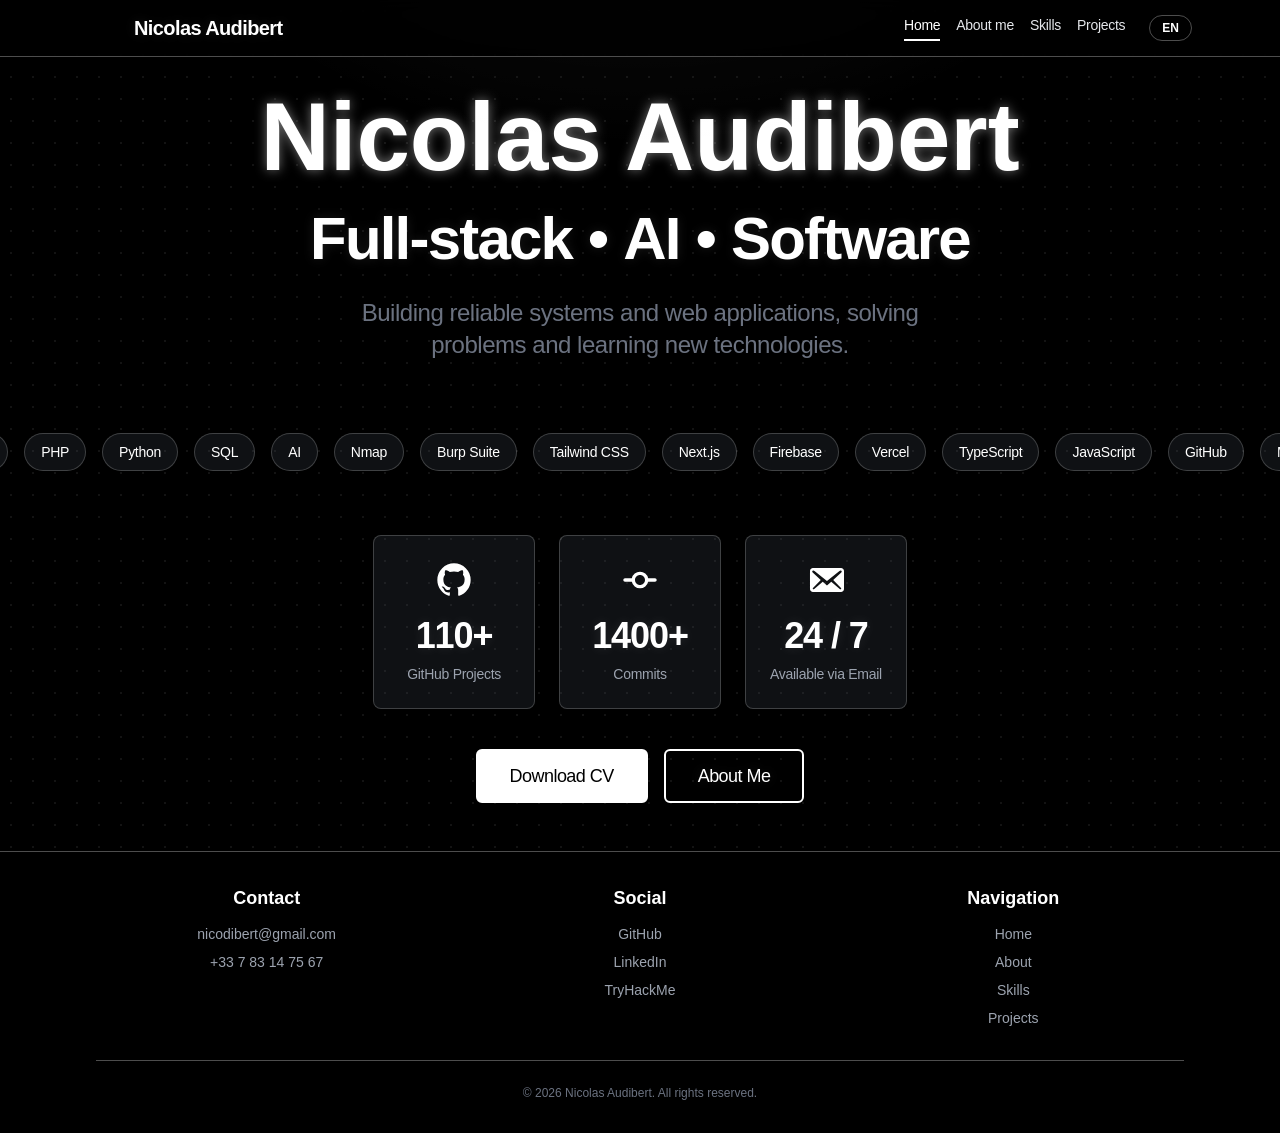
==== commit bc51bcfd: "Deploy from source repo" ====
--- a/index.html
+++ b/index.html
@@ -1 +1 @@
-<!DOCTYPE html><html lang="en"><head><meta charSet="utf-8"/><meta name="viewport" content="width=device-width, initial-scale=1"/><link rel="preload" href="/_next/static/media/4cf2300e9c8272f7-s.p.woff2" as="font" crossorigin="" type="font/woff2"/><link rel="preload" href="/_next/static/media/93f479601ee12b01-s.p.woff2" as="font" crossorigin="" type="font/woff2"/><link rel="stylesheet" href="/_next/static/css/de70bee13400563f.css" data-precedence="next"/><link rel="stylesheet" href="/_next/static/css/ff3ea134797c3206.css" data-precedence="next"/><link rel="preload" as="script" fetchPriority="low" href="/_next/static/chunks/webpack-64391e164efa779c.js"/><script src="/_next/static/chunks/4bd1b696-c6432efad49fa24f.js" async=""></script><script src="/_next/static/chunks/517-6e56b3bed92b1172.js" async=""></script><script src="/_next/static/chunks/main-app-8dcd89776c544c3c.js" async=""></script><script src="/_next/static/chunks/565-9bc36c32321d4e80.js" async=""></script><script src="/_next/static/chunks/28-3cfcc0222238eadb.js" async=""></script><script src="/_next/static/chunks/510-567c7402a6b52344.js" async=""></script><script src="/_next/static/chunks/app/(standardLayout)/layout-d5ae4bf02b154895.js" async=""></script><script src="/_next/static/chunks/app/(standardLayout)/page-5c5498d74b76b47e.js" async=""></script><meta name="next-size-adjust" content=""/><title>Nicolas Audibert - Portfolio</title><meta name="description" content="Welcome to the portfolio of Nicolas Audibert,     a passionate developer showcasing projects,     skills, and experience in web development     and software engineering."/><link rel="icon" href="/icon.svg?657d18d31e12e3dd" type="image/svg+xml" sizes="any"/><script src="/_next/static/chunks/polyfills-42372ed130431b0a.js" noModule=""></script></head><body class="__variable_188709 __variable_9a8899 antialiased"><main class="relative min-h-screen bg-black text-white overflow-hidden"><div class="pointer-events-none absolute inset-0 bg-soft-grid opacity-25"></div><div class="pointer-events-none absolute inset-0 bg-soft-radial opacity-80"></div><div class="w-full h-full"><header class="sticky w-full bg-black/80 backdrop-blur top-0 z-50 border-b border-white/30"><div class="max-w-6xl mx-auto px-6 py-3 flex items-center justify-between h-14"><div class="flex flex-row items-center gap-4"><a href="/"><img alt="Nicolas_Audibert_logo" loading="lazy" width="30" height="30" decoding="async" data-nimg="1" class="dark:invert" style="color:transparent" src="/icons/Nicolas_Audibert_logo.svg"/></a><a class="h2-inter text-xl font-semibold text-white" href="/">Nicolas Audibert</a></div><nav class="hidden md:flex items-center gap-4 text-sm text-gray-200"><a class="h3-inter text-sm smooth-underline border-b-2 pb-1 transition-colors border-white text-white" href="/">Home</a><a class="h3-inter text-sm smooth-underline border-b-2 pb-1 transition-colors border-transparent" href="/about/">About me</a><a class="h3-inter text-sm smooth-underline border-b-2 pb-1 transition-colors border-transparent" href="/skills/">Skills</a><a class="h3-inter text-sm smooth-underline border-b-2 pb-1 transition-colors border-transparent" href="/projects/">Projects</a><button type="button" aria-label="Change language" class="ml-2 px-3 py-1 text-xs font-semibold rounded-full border border-white/30 text-white hover:bg-white/10 transition-colors">EN</button></nav><button class="md:hidden flex flex-col gap-1.5 cursor-pointer " aria-label="Toggle menu"><span class="w-6 h-0.5 bg-white transition-all "></span><span class="w-6 h-0.5 bg-white transition-all "></span><span class="w-6 h-0.5 bg-white transition-all "></span></button></div></header><div class="w-full h-full flex flex-col items-center pb-8"><section class="flex flex-col w-full p-4 md:p-8 justify-center items-center gap-6"><h1 class="h1-inter text-center">Nicolas Audibert</h1><div class="flex flex-row gap-2 md:gap-4"><h2 class="h2-inter relative pb-1 smooth-underline">Full-stack</h2><h2 class="h2-inter ">•</h2><h2 class="h2-inter relative pb-1 smooth-underline">AI</h2><h2 class="h2-inter ">•</h2><h2 class="h2-inter relative pb-1 smooth-underline">Software</h2></div><h3 class="h3-inter text-gray-500 w-full md:w-1/2 text-center">Building reliable systems and web applications, solving problems and learning new technologies.</h3></section><div class="flex items-center marquee py-10 overflow-hidden w-full relative"><div class="track flex gap-4 cursor-grab select-none active:cursor-grabbing"><div class="flex-shrink-0 h-full px-4 py-2 rounded-full text-sm text-white whitespace-nowrap smooth-hover-box"><p class="h3-inter text-sm font-normal pointer-events-none">AI</p></div><div class="flex-shrink-0 h-full px-4 py-2 rounded-full text-sm text-white whitespace-nowrap smooth-hover-box"><p class="h3-inter text-sm font-normal pointer-events-none">Nmap</p></div><div class="flex-shrink-0 h-full px-4 py-2 rounded-full text-sm text-white whitespace-nowrap smooth-hover-box"><p class="h3-inter text-sm font-normal pointer-events-none">Burp Suite</p></div><div class="flex-shrink-0 h-full px-4 py-2 rounded-full text-sm text-white whitespace-nowrap smooth-hover-box"><p class="h3-inter text-sm font-normal pointer-events-none">Tailwind CSS</p></div><div class="flex-shrink-0 h-full px-4 py-2 rounded-full text-sm text-white whitespace-nowrap smooth-hover-box"><p class="h3-inter text-sm font-normal pointer-events-none">Next.js</p></div><div class="flex-shrink-0 h-full px-4 py-2 rounded-full text-sm text-white whitespace-nowrap smooth-hover-box"><p class="h3-inter text-sm font-normal pointer-events-none">Firebase</p></div><div class="flex-shrink-0 h-full px-4 py-2 rounded-full text-sm text-white whitespace-nowrap smooth-hover-box"><p class="h3-inter text-sm font-normal pointer-events-none">Vercel</p></div><div class="flex-shrink-0 h-full px-4 py-2 rounded-full text-sm text-white whitespace-nowrap smooth-hover-box"><p class="h3-inter text-sm font-normal pointer-events-none">TypeScript</p></div><div class="flex-shrink-0 h-full px-4 py-2 rounded-full text-sm text-white whitespace-nowrap smooth-hover-box"><p class="h3-inter text-sm font-normal pointer-events-none">JavaScript</p></div><div class="flex-shrink-0 h-full px-4 py-2 rounded-full text-sm text-white whitespace-nowrap smooth-hover-box"><p class="h3-inter text-sm font-normal pointer-events-none">GitHub</p></div><div class="flex-shrink-0 h-full px-4 py-2 rounded-full text-sm text-white whitespace-nowrap smooth-hover-box"><p class="h3-inter text-sm font-normal pointer-events-none">Microsoft Office</p></div><div class="flex-shrink-0 h-full px-4 py-2 rounded-full text-sm text-white whitespace-nowrap smooth-hover-box"><p class="h3-inter text-sm font-normal pointer-events-none">Linux</p></div><div class="flex-shrink-0 h-full px-4 py-2 rounded-full text-sm text-white whitespace-nowrap smooth-hover-box"><p class="h3-inter text-sm font-normal pointer-events-none">Windows</p></div><div class="flex-shrink-0 h-full px-4 py-2 rounded-full text-sm text-white whitespace-nowrap smooth-hover-box"><p class="h3-inter text-sm font-normal pointer-events-none">VS Code</p></div><div class="flex-shrink-0 h-full px-4 py-2 rounded-full text-sm text-white whitespace-nowrap smooth-hover-box"><p class="h3-inter text-sm font-normal pointer-events-none">Express.js</p></div><div class="flex-shrink-0 h-full px-4 py-2 rounded-full text-sm text-white whitespace-nowrap smooth-hover-box"><p class="h3-inter text-sm font-normal pointer-events-none">React.js</p></div><div class="flex-shrink-0 h-full px-4 py-2 rounded-full text-sm text-white whitespace-nowrap smooth-hover-box"><p class="h3-inter text-sm font-normal pointer-events-none">Postman</p></div><div class="flex-shrink-0 h-full px-4 py-2 rounded-full text-sm text-white whitespace-nowrap smooth-hover-box"><p class="h3-inter text-sm font-normal pointer-events-none">C++</p></div><div class="flex-shrink-0 h-full px-4 py-2 rounded-full text-sm text-white whitespace-nowrap smooth-hover-box"><p class="h3-inter text-sm font-normal pointer-events-none">C</p></div><div class="flex-shrink-0 h-full px-4 py-2 rounded-full text-sm text-white whitespace-nowrap smooth-hover-box"><p class="h3-inter text-sm font-normal pointer-events-none">PHP</p></div><div class="flex-shrink-0 h-full px-4 py-2 rounded-full text-sm text-white whitespace-nowrap smooth-hover-box"><p class="h3-inter text-sm font-normal pointer-events-none">Python</p></div><div class="flex-shrink-0 h-full px-4 py-2 rounded-full text-sm text-white whitespace-nowrap smooth-hover-box"><p class="h3-inter text-sm font-normal pointer-events-none">SQL</p></div><div class="flex-shrink-0 h-full px-4 py-2 rounded-full text-sm text-white whitespace-nowrap smooth-hover-box"><p class="h3-inter text-sm font-normal pointer-events-none">AI</p></div><div class="flex-shrink-0 h-full px-4 py-2 rounded-full text-sm text-white whitespace-nowrap smooth-hover-box"><p class="h3-inter text-sm font-normal pointer-events-none">Nmap</p></div><div class="flex-shrink-0 h-full px-4 py-2 rounded-full text-sm text-white whitespace-nowrap smooth-hover-box"><p class="h3-inter text-sm font-normal pointer-events-none">Burp Suite</p></div><div class="flex-shrink-0 h-full px-4 py-2 rounded-full text-sm text-white whitespace-nowrap smooth-hover-box"><p class="h3-inter text-sm font-normal pointer-events-none">Tailwind CSS</p></div><div class="flex-shrink-0 h-full px-4 py-2 rounded-full text-sm text-white whitespace-nowrap smooth-hover-box"><p class="h3-inter text-sm font-normal pointer-events-none">Next.js</p></div><div class="flex-shrink-0 h-full px-4 py-2 rounded-full text-sm text-white whitespace-nowrap smooth-hover-box"><p class="h3-inter text-sm font-normal pointer-events-none">Firebase</p></div><div class="flex-shrink-0 h-full px-4 py-2 rounded-full text-sm text-white whitespace-nowrap smooth-hover-box"><p class="h3-inter text-sm font-normal pointer-events-none">Vercel</p></div><div class="flex-shrink-0 h-full px-4 py-2 rounded-full text-sm text-white whitespace-nowrap smooth-hover-box"><p class="h3-inter text-sm font-normal pointer-events-none">TypeScript</p></div><div class="flex-shrink-0 h-full px-4 py-2 rounded-full text-sm text-white whitespace-nowrap smooth-hover-box"><p class="h3-inter text-sm font-normal pointer-events-none">JavaScript</p></div><div class="flex-shrink-0 h-full px-4 py-2 rounded-full text-sm text-white whitespace-nowrap smooth-hover-box"><p class="h3-inter text-sm font-normal pointer-events-none">GitHub</p></div><div class="flex-shrink-0 h-full px-4 py-2 rounded-full text-sm text-white whitespace-nowrap smooth-hover-box"><p class="h3-inter text-sm font-normal pointer-events-none">Microsoft Office</p></div><div class="flex-shrink-0 h-full px-4 py-2 rounded-full text-sm text-white whitespace-nowrap smooth-hover-box"><p class="h3-inter text-sm font-normal pointer-events-none">Linux</p></div><div class="flex-shrink-0 h-full px-4 py-2 rounded-full text-sm text-white whitespace-nowrap smooth-hover-box"><p class="h3-inter text-sm font-normal pointer-events-none">Windows</p></div><div class="flex-shrink-0 h-full px-4 py-2 rounded-full text-sm text-white whitespace-nowrap smooth-hover-box"><p class="h3-inter text-sm font-normal pointer-events-none">VS Code</p></div><div class="flex-shrink-0 h-full px-4 py-2 rounded-full text-sm text-white whitespace-nowrap smooth-hover-box"><p class="h3-inter text-sm font-normal pointer-events-none">Express.js</p></div><div class="flex-shrink-0 h-full px-4 py-2 rounded-full text-sm text-white whitespace-nowrap smooth-hover-box"><p class="h3-inter text-sm font-normal pointer-events-none">React.js</p></div><div class="flex-shrink-0 h-full px-4 py-2 rounded-full text-sm text-white whitespace-nowrap smooth-hover-box"><p class="h3-inter text-sm font-normal pointer-events-none">Postman</p></div><div class="flex-shrink-0 h-full px-4 py-2 rounded-full text-sm text-white whitespace-nowrap smooth-hover-box"><p class="h3-inter text-sm font-normal pointer-events-none">C++</p></div><div class="flex-shrink-0 h-full px-4 py-2 rounded-full text-sm text-white whitespace-nowrap smooth-hover-box"><p class="h3-inter text-sm font-normal pointer-events-none">C</p></div><div class="flex-shrink-0 h-full px-4 py-2 rounded-full text-sm text-white whitespace-nowrap smooth-hover-box"><p class="h3-inter text-sm font-normal pointer-events-none">PHP</p></div><div class="flex-shrink-0 h-full px-4 py-2 rounded-full text-sm text-white whitespace-nowrap smooth-hover-box"><p class="h3-inter text-sm font-normal pointer-events-none">Python</p></div><div class="flex-shrink-0 h-full px-4 py-2 rounded-full text-sm text-white whitespace-nowrap smooth-hover-box"><p class="h3-inter text-sm font-normal pointer-events-none">SQL</p></div><div class="flex-shrink-0 h-full px-4 py-2 rounded-full text-sm text-white whitespace-nowrap smooth-hover-box"><p class="h3-inter text-sm font-normal pointer-events-none">AI</p></div><div class="flex-shrink-0 h-full px-4 py-2 rounded-full text-sm text-white whitespace-nowrap smooth-hover-box"><p class="h3-inter text-sm font-normal pointer-events-none">Nmap</p></div><div class="flex-shrink-0 h-full px-4 py-2 rounded-full text-sm text-white whitespace-nowrap smooth-hover-box"><p class="h3-inter text-sm font-normal pointer-events-none">Burp Suite</p></div><div class="flex-shrink-0 h-full px-4 py-2 rounded-full text-sm text-white whitespace-nowrap smooth-hover-box"><p class="h3-inter text-sm font-normal pointer-events-none">Tailwind CSS</p></div><div class="flex-shrink-0 h-full px-4 py-2 rounded-full text-sm text-white whitespace-nowrap smooth-hover-box"><p class="h3-inter text-sm font-normal pointer-events-none">Next.js</p></div><div class="flex-shrink-0 h-full px-4 py-2 rounded-full text-sm text-white whitespace-nowrap smooth-hover-box"><p class="h3-inter text-sm font-normal pointer-events-none">Firebase</p></div><div class="flex-shrink-0 h-full px-4 py-2 rounded-full text-sm text-white whitespace-nowrap smooth-hover-box"><p class="h3-inter text-sm font-normal pointer-events-none">Vercel</p></div><div class="flex-shrink-0 h-full px-4 py-2 rounded-full text-sm text-white whitespace-nowrap smooth-hover-box"><p class="h3-inter text-sm font-normal pointer-events-none">TypeScript</p></div><div class="flex-shrink-0 h-full px-4 py-2 rounded-full text-sm text-white whitespace-nowrap smooth-hover-box"><p class="h3-inter text-sm font-normal pointer-events-none">JavaScript</p></div><div class="flex-shrink-0 h-full px-4 py-2 rounded-full text-sm text-white whitespace-nowrap smooth-hover-box"><p class="h3-inter text-sm font-normal pointer-events-none">GitHub</p></div><div class="flex-shrink-0 h-full px-4 py-2 rounded-full text-sm text-white whitespace-nowrap smooth-hover-box"><p class="h3-inter text-sm font-normal pointer-events-none">Microsoft Office</p></div><div class="flex-shrink-0 h-full px-4 py-2 rounded-full text-sm text-white whitespace-nowrap smooth-hover-box"><p class="h3-inter text-sm font-normal pointer-events-none">Linux</p></div><div class="flex-shrink-0 h-full px-4 py-2 rounded-full text-sm text-white whitespace-nowrap smooth-hover-box"><p class="h3-inter text-sm font-normal pointer-events-none">Windows</p></div><div class="flex-shrink-0 h-full px-4 py-2 rounded-full text-sm text-white whitespace-nowrap smooth-hover-box"><p class="h3-inter text-sm font-normal pointer-events-none">VS Code</p></div><div class="flex-shrink-0 h-full px-4 py-2 rounded-full text-sm text-white whitespace-nowrap smooth-hover-box"><p class="h3-inter text-sm font-normal pointer-events-none">Express.js</p></div><div class="flex-shrink-0 h-full px-4 py-2 rounded-full text-sm text-white whitespace-nowrap smooth-hover-box"><p class="h3-inter text-sm font-normal pointer-events-none">React.js</p></div><div class="flex-shrink-0 h-full px-4 py-2 rounded-full text-sm text-white whitespace-nowrap smooth-hover-box"><p class="h3-inter text-sm font-normal pointer-events-none">Postman</p></div><div class="flex-shrink-0 h-full px-4 py-2 rounded-full text-sm text-white whitespace-nowrap smooth-hover-box"><p class="h3-inter text-sm font-normal pointer-events-none">C++</p></div><div class="flex-shrink-0 h-full px-4 py-2 rounded-full text-sm text-white whitespace-nowrap smooth-hover-box"><p class="h3-inter text-sm font-normal pointer-events-none">C</p></div><div class="flex-shrink-0 h-full px-4 py-2 rounded-full text-sm text-white whitespace-nowrap smooth-hover-box"><p class="h3-inter text-sm font-normal pointer-events-none">PHP</p></div><div class="flex-shrink-0 h-full px-4 py-2 rounded-full text-sm text-white whitespace-nowrap smooth-hover-box"><p class="h3-inter text-sm font-normal pointer-events-none">Python</p></div><div class="flex-shrink-0 h-full px-4 py-2 rounded-full text-sm text-white whitespace-nowrap smooth-hover-box"><p class="h3-inter text-sm font-normal pointer-events-none">SQL</p></div><div class="flex-shrink-0 h-full px-4 py-2 rounded-full text-sm text-white whitespace-nowrap smooth-hover-box"><p class="h3-inter text-sm font-normal pointer-events-none">AI</p></div><div class="flex-shrink-0 h-full px-4 py-2 rounded-full text-sm text-white whitespace-nowrap smooth-hover-box"><p class="h3-inter text-sm font-normal pointer-events-none">Nmap</p></div><div class="flex-shrink-0 h-full px-4 py-2 rounded-full text-sm text-white whitespace-nowrap smooth-hover-box"><p class="h3-inter text-sm font-normal pointer-events-none">Burp Suite</p></div><div class="flex-shrink-0 h-full px-4 py-2 rounded-full text-sm text-white whitespace-nowrap smooth-hover-box"><p class="h3-inter text-sm font-normal pointer-events-none">Tailwind CSS</p></div><div class="flex-shrink-0 h-full px-4 py-2 rounded-full text-sm text-white whitespace-nowrap smooth-hover-box"><p class="h3-inter text-sm font-normal pointer-events-none">Next.js</p></div><div class="flex-shrink-0 h-full px-4 py-2 rounded-full text-sm text-white whitespace-nowrap smooth-hover-box"><p class="h3-inter text-sm font-normal pointer-events-none">Firebase</p></div><div class="flex-shrink-0 h-full px-4 py-2 rounded-full text-sm text-white whitespace-nowrap smooth-hover-box"><p class="h3-inter text-sm font-normal pointer-events-none">Vercel</p></div><div class="flex-shrink-0 h-full px-4 py-2 rounded-full text-sm text-white whitespace-nowrap smooth-hover-box"><p class="h3-inter text-sm font-normal pointer-events-none">TypeScript</p></div><div class="flex-shrink-0 h-full px-4 py-2 rounded-full text-sm text-white whitespace-nowrap smooth-hover-box"><p class="h3-inter text-sm font-normal pointer-events-none">JavaScript</p></div><div class="flex-shrink-0 h-full px-4 py-2 rounded-full text-sm text-white whitespace-nowrap smooth-hover-box"><p class="h3-inter text-sm font-normal pointer-events-none">GitHub</p></div><div class="flex-shrink-0 h-full px-4 py-2 rounded-full text-sm text-white whitespace-nowrap smooth-hover-box"><p class="h3-inter text-sm font-normal pointer-events-none">Microsoft Office</p></div><div class="flex-shrink-0 h-full px-4 py-2 rounded-full text-sm text-white whitespace-nowrap smooth-hover-box"><p class="h3-inter text-sm font-normal pointer-events-none">Linux</p></div><div class="flex-shrink-0 h-full px-4 py-2 rounded-full text-sm text-white whitespace-nowrap smooth-hover-box"><p class="h3-inter text-sm font-normal pointer-events-none">Windows</p></div><div class="flex-shrink-0 h-full px-4 py-2 rounded-full text-sm text-white whitespace-nowrap smooth-hover-box"><p class="h3-inter text-sm font-normal pointer-events-none">VS Code</p></div><div class="flex-shrink-0 h-full px-4 py-2 rounded-full text-sm text-white whitespace-nowrap smooth-hover-box"><p class="h3-inter text-sm font-normal pointer-events-none">Express.js</p></div><div class="flex-shrink-0 h-full px-4 py-2 rounded-full text-sm text-white whitespace-nowrap smooth-hover-box"><p class="h3-inter text-sm font-normal pointer-events-none">React.js</p></div><div class="flex-shrink-0 h-full px-4 py-2 rounded-full text-sm text-white whitespace-nowrap smooth-hover-box"><p class="h3-inter text-sm font-normal pointer-events-none">Postman</p></div><div class="flex-shrink-0 h-full px-4 py-2 rounded-full text-sm text-white whitespace-nowrap smooth-hover-box"><p class="h3-inter text-sm font-normal pointer-events-none">C++</p></div><div class="flex-shrink-0 h-full px-4 py-2 rounded-full text-sm text-white whitespace-nowrap smooth-hover-box"><p class="h3-inter text-sm font-normal pointer-events-none">C</p></div><div class="flex-shrink-0 h-full px-4 py-2 rounded-full text-sm text-white whitespace-nowrap smooth-hover-box"><p class="h3-inter text-sm font-normal pointer-events-none">PHP</p></div><div class="flex-shrink-0 h-full px-4 py-2 rounded-full text-sm text-white whitespace-nowrap smooth-hover-box"><p class="h3-inter text-sm font-normal pointer-events-none">Python</p></div><div class="flex-shrink-0 h-full px-4 py-2 rounded-full text-sm text-white whitespace-nowrap smooth-hover-box"><p class="h3-inter text-sm font-normal pointer-events-none">SQL</p></div><div class="flex-shrink-0 h-full px-4 py-2 rounded-full text-sm text-white whitespace-nowrap smooth-hover-box"><p class="h3-inter text-sm font-normal pointer-events-none">AI</p></div><div class="flex-shrink-0 h-full px-4 py-2 rounded-full text-sm text-white whitespace-nowrap smooth-hover-box"><p class="h3-inter text-sm font-normal pointer-events-none">Nmap</p></div><div class="flex-shrink-0 h-full px-4 py-2 rounded-full text-sm text-white whitespace-nowrap smooth-hover-box"><p class="h3-inter text-sm font-normal pointer-events-none">Burp Suite</p></div><div class="flex-shrink-0 h-full px-4 py-2 rounded-full text-sm text-white whitespace-nowrap smooth-hover-box"><p class="h3-inter text-sm font-normal pointer-events-none">Tailwind CSS</p></div><div class="flex-shrink-0 h-full px-4 py-2 rounded-full text-sm text-white whitespace-nowrap smooth-hover-box"><p class="h3-inter text-sm font-normal pointer-events-none">Next.js</p></div><div class="flex-shrink-0 h-full px-4 py-2 rounded-full text-sm text-white whitespace-nowrap smooth-hover-box"><p class="h3-inter text-sm font-normal pointer-events-none">Firebase</p></div><div class="flex-shrink-0 h-full px-4 py-2 rounded-full text-sm text-white whitespace-nowrap smooth-hover-box"><p class="h3-inter text-sm font-normal pointer-events-none">Vercel</p></div><div class="flex-shrink-0 h-full px-4 py-2 rounded-full text-sm text-white whitespace-nowrap smooth-hover-box"><p class="h3-inter text-sm font-normal pointer-events-none">TypeScript</p></div><div class="flex-shrink-0 h-full px-4 py-2 rounded-full text-sm text-white whitespace-nowrap smooth-hover-box"><p class="h3-inter text-sm font-normal pointer-events-none">JavaScript</p></div><div class="flex-shrink-0 h-full px-4 py-2 rounded-full text-sm text-white whitespace-nowrap smooth-hover-box"><p class="h3-inter text-sm font-normal pointer-events-none">GitHub</p></div><div class="flex-shrink-0 h-full px-4 py-2 rounded-full text-sm text-white whitespace-nowrap smooth-hover-box"><p class="h3-inter text-sm font-normal pointer-events-none">Microsoft Office</p></div><div class="flex-shrink-0 h-full px-4 py-2 rounded-full text-sm text-white whitespace-nowrap smooth-hover-box"><p class="h3-inter text-sm font-normal pointer-events-none">Linux</p></div><div class="flex-shrink-0 h-full px-4 py-2 rounded-full text-sm text-white whitespace-nowrap smooth-hover-box"><p class="h3-inter text-sm font-normal pointer-events-none">Windows</p></div><div class="flex-shrink-0 h-full px-4 py-2 rounded-full text-sm text-white whitespace-nowrap smooth-hover-box"><p class="h3-inter text-sm font-normal pointer-events-none">VS Code</p></div><div class="flex-shrink-0 h-full px-4 py-2 rounded-full text-sm text-white whitespace-nowrap smooth-hover-box"><p class="h3-inter text-sm font-normal pointer-events-none">Express.js</p></div><div class="flex-shrink-0 h-full px-4 py-2 rounded-full text-sm text-white whitespace-nowrap smooth-hover-box"><p class="h3-inter text-sm font-normal pointer-events-none">React.js</p></div><div class="flex-shrink-0 h-full px-4 py-2 rounded-full text-sm text-white whitespace-nowrap smooth-hover-box"><p class="h3-inter text-sm font-normal pointer-events-none">Postman</p></div><div class="flex-shrink-0 h-full px-4 py-2 rounded-full text-sm text-white whitespace-nowrap smooth-hover-box"><p class="h3-inter text-sm font-normal pointer-events-none">C++</p></div><div class="flex-shrink-0 h-full px-4 py-2 rounded-full text-sm text-white whitespace-nowrap smooth-hover-box"><p class="h3-inter text-sm font-normal pointer-events-none">C</p></div><div class="flex-shrink-0 h-full px-4 py-2 rounded-full text-sm text-white whitespace-nowrap smooth-hover-box"><p class="h3-inter text-sm font-normal pointer-events-none">PHP</p></div><div class="flex-shrink-0 h-full px-4 py-2 rounded-full text-sm text-white whitespace-nowrap smooth-hover-box"><p class="h3-inter text-sm font-normal pointer-events-none">Python</p></div><div class="flex-shrink-0 h-full px-4 py-2 rounded-full text-sm text-white whitespace-nowrap smooth-hover-box"><p class="h3-inter text-sm font-normal pointer-events-none">SQL</p></div><div class="flex-shrink-0 h-full px-4 py-2 rounded-full text-sm text-white whitespace-nowrap smooth-hover-box"><p class="h3-inter text-sm font-normal pointer-events-none">AI</p></div><div class="flex-shrink-0 h-full px-4 py-2 rounded-full text-sm text-white whitespace-nowrap smooth-hover-box"><p class="h3-inter text-sm font-normal pointer-events-none">Nmap</p></div><div class="flex-shrink-0 h-full px-4 py-2 rounded-full text-sm text-white whitespace-nowrap smooth-hover-box"><p class="h3-inter text-sm font-normal pointer-events-none">Burp Suite</p></div><div class="flex-shrink-0 h-full px-4 py-2 rounded-full text-sm text-white whitespace-nowrap smooth-hover-box"><p class="h3-inter text-sm font-normal pointer-events-none">Tailwind CSS</p></div><div class="flex-shrink-0 h-full px-4 py-2 rounded-full text-sm text-white whitespace-nowrap smooth-hover-box"><p class="h3-inter text-sm font-normal pointer-events-none">Next.js</p></div><div class="flex-shrink-0 h-full px-4 py-2 rounded-full text-sm text-white whitespace-nowrap smooth-hover-box"><p class="h3-inter text-sm font-normal pointer-events-none">Firebase</p></div><div class="flex-shrink-0 h-full px-4 py-2 rounded-full text-sm text-white whitespace-nowrap smooth-hover-box"><p class="h3-inter text-sm font-normal pointer-events-none">Vercel</p></div><div class="flex-shrink-0 h-full px-4 py-2 rounded-full text-sm text-white whitespace-nowrap smooth-hover-box"><p class="h3-inter text-sm font-normal pointer-events-none">TypeScript</p></div><div class="flex-shrink-0 h-full px-4 py-2 rounded-full text-sm text-white whitespace-nowrap smooth-hover-box"><p class="h3-inter text-sm font-normal pointer-events-none">JavaScript</p></div><div class="flex-shrink-0 h-full px-4 py-2 rounded-full text-sm text-white whitespace-nowrap smooth-hover-box"><p class="h3-inter text-sm font-normal pointer-events-none">GitHub</p></div><div class="flex-shrink-0 h-full px-4 py-2 rounded-full text-sm text-white whitespace-nowrap smooth-hover-box"><p class="h3-inter text-sm font-normal pointer-events-none">Microsoft Office</p></div><div class="flex-shrink-0 h-full px-4 py-2 rounded-full text-sm text-white whitespace-nowrap smooth-hover-box"><p class="h3-inter text-sm font-normal pointer-events-none">Linux</p></div><div class="flex-shrink-0 h-full px-4 py-2 rounded-full text-sm text-white whitespace-nowrap smooth-hover-box"><p class="h3-inter text-sm font-normal pointer-events-none">Windows</p></div><div class="flex-shrink-0 h-full px-4 py-2 rounded-full text-sm text-white whitespace-nowrap smooth-hover-box"><p class="h3-inter text-sm font-normal pointer-events-none">VS Code</p></div><div class="flex-shrink-0 h-full px-4 py-2 rounded-full text-sm text-white whitespace-nowrap smooth-hover-box"><p class="h3-inter text-sm font-normal pointer-events-none">Express.js</p></div><div class="flex-shrink-0 h-full px-4 py-2 rounded-full text-sm text-white whitespace-nowrap smooth-hover-box"><p class="h3-inter text-sm font-normal pointer-events-none">React.js</p></div><div class="flex-shrink-0 h-full px-4 py-2 rounded-full text-sm text-white whitespace-nowrap smooth-hover-box"><p class="h3-inter text-sm font-normal pointer-events-none">Postman</p></div><div class="flex-shrink-0 h-full px-4 py-2 rounded-full text-sm text-white whitespace-nowrap smooth-hover-box"><p class="h3-inter text-sm font-normal pointer-events-none">C++</p></div><div class="flex-shrink-0 h-full px-4 py-2 rounded-full text-sm text-white whitespace-nowrap smooth-hover-box"><p class="h3-inter text-sm font-normal pointer-events-none">C</p></div><div class="flex-shrink-0 h-full px-4 py-2 rounded-full text-sm text-white whitespace-nowrap smooth-hover-box"><p class="h3-inter text-sm font-normal pointer-events-none">PHP</p></div><div class="flex-shrink-0 h-full px-4 py-2 rounded-full text-sm text-white whitespace-nowrap smooth-hover-box"><p class="h3-inter text-sm font-normal pointer-events-none">Python</p></div><div class="flex-shrink-0 h-full px-4 py-2 rounded-full text-sm text-white whitespace-nowrap smooth-hover-box"><p class="h3-inter text-sm font-normal pointer-events-none">SQL</p></div></div></div><div class="relative z-10 max-w-5xl mx-auto px-8 py-6"><div class="grid grid-cols-1 md:grid-cols-3 gap-6"><div class="group rounded-lg p-6 text-center smooth-hover-box"><img alt="GitHub Projects" loading="lazy" width="40" height="40" decoding="async" data-nimg="1" class="mx-auto mb-4 transition-transform duration-300 ease-out group-hover:scale-110" style="color:transparent" src="/icons/github.svg"/><div class="h2-inter text-4xl font-bold text-white mb-2 transition-colors duration-300 group-hover:text-white">110+</div><div class="h3-inter text-sm text-gray-400 transition-colors duration-300 group-hover:text-gray-300">GitHub Projects</div></div><div class="group rounded-lg p-6 text-center smooth-hover-box"><img alt="Commits" loading="lazy" width="40" height="40" decoding="async" data-nimg="1" class="mx-auto mb-4 transition-transform duration-300 ease-out group-hover:scale-110" style="color:transparent" src="/icons/commit.svg"/><div class="h2-inter text-4xl font-bold text-white mb-2 transition-colors duration-300 group-hover:text-white">1400+</div><div class="h3-inter text-sm text-gray-400 transition-colors duration-300 group-hover:text-gray-300">Commits</div></div><div class="group rounded-lg p-6 text-center smooth-hover-box"><img alt="Available via Email" loading="lazy" width="40" height="40" decoding="async" data-nimg="1" class="mx-auto mb-4 transition-transform duration-300 ease-out group-hover:scale-110" style="color:transparent" src="/icons/email.svg"/><div class="h2-inter text-4xl font-bold text-white mb-2 transition-colors duration-300 group-hover:text-white">24 / 7</div><div class="h3-inter text-sm text-gray-400 transition-colors duration-300 group-hover:text-gray-300">Available via Email</div></div></div></div><div class="flex gap-4 p-4"><a href="/files/CV_Nicolas_Audibert_2026.pdf" class=" relative overflow-hidden cursor-pointer px-6 py-2 md:px-8 md:py-4 text-[18px] font-medium rounded-md bg-white border-2 border-white hover:text-white text-black h2-inter before:content-[&#x27;&#x27;] before:absolute before:left-1/2 before:top-1/2 before:w-[8%] before:h-[500%] before:-translate-x-1/2 before:-translate-y-1/2 before:-rotate-60 before:bg-[var(--lightgray)] before:transition-all before:duration-300 before:ease-linear hover:before:-rotate-90 hover:before:w-full hover:before:bg-black/80 active:before:bg-[#444444] "><span class="relative z-10">Download CV</span></a><a href="/about" class=" relative overflow-hidden cursor-pointer px-6 py-2 md:px-8 md:py-4 text-[18px] font-medium rounded-md bg-transparent text-white border-2 border-white hover:text-black h2-inter before:content-[&#x27;&#x27;] before:absolute before:left-1/2 before:top-1/2 before:w-[8%] before:h-[500%] before:-translate-x-1/2 before:-translate-y-1/2 before:-rotate-60 before:bg-[var(--lightgray)] before:transition-all before:duration-300 before:ease-linear hover:before:-rotate-90 hover:before:w-full hover:before:bg-white/80 active:before:bg-[#a5a5a5] "><span class="relative z-10">About Me</span></a></div></div><footer class="relative z-10 w-full bg-black border-t border-white/30 mt-auto"><div class="max-w-6xl mx-auto px-8 py-8"><div class="grid grid-cols-1 md:grid-cols-3 gap-8"><section class="w-full flex flex-col items-center"><h4 class="text-lg font-semibold mb-3 text-white">Contact</h4><ul class="flex flex-col items-center space-y-2 text-sm text-gray-400"><li><a class="hover:text-white transition-colors" href="mailto:nicodibert@gmail.com">nicodibert@gmail.com</a></li><li><a class="hover:text-white transition-colors" href="tel:+33123456789">+33 7 83 14 75 67</a></li></ul></section><section class="w-full flex flex-col items-center"><h4 class="text-lg font-semibold mb-3 text-white">Social</h4><ul class="flex flex-col items-center space-y-2 text-sm text-gray-400"><li><a href="https://github.com/TTG-Phyros" target="_blank" rel="noopener noreferrer" class="hover:text-white transition-colors">GitHub</a></li><li><a href="https://www.linkedin.com/in/nicodibert/" target="_blank" rel="noopener noreferrer" class="hover:text-white transition-colors">LinkedIn</a></li><li><a href="https://tryhackme.com/p/Phyros" target="_blank" rel="noopener noreferrer" class="hover:text-white transition-colors">TryHackMe</a></li></ul></section><nav class="w-full flex flex-col items-center"><h4 class="text-lg font-semibold mb-3 text-white">Navigation</h4><ul class="flex flex-col items-center space-y-2 text-sm text-gray-400"><li><a class="hover:text-white transition-colors" href="/">Home</a></li><li><a class="hover:text-white transition-colors" href="/about/">About</a></li><li><a class="hover:text-white transition-colors" href="/skills/">Skills</a></li><li><a class="hover:text-white transition-colors" href="/projects/">Projects</a></li></ul></nav></div><div class="mt-8 pt-6 border-t border-white/30 text-center text-xs text-gray-500">© <!-- -->2026<!-- --> Nicolas Audibert. <!-- -->All rights reserved.</div></div></footer></div></main><script src="/_next/static/chunks/webpack-64391e164efa779c.js" async=""></script><script>(self.__next_f=self.__next_f||[]).push([0])</script><script>self.__next_f.push([1,"1:\"$Sreact.fragment\"\n2:I[5244,[],\"\"]\n3:I[3866,[],\"\"]\n4:I[6510,[\"565\",\"static/chunks/565-9bc36c32321d4e80.js\",\"28\",\"static/chunks/28-3cfcc0222238eadb.js\",\"510\",\"static/chunks/510-567c7402a6b52344.js\",\"826\",\"static/chunks/app/(standardLayout)/layout-d5ae4bf02b154895.js\"],\"LanguageProvider\"]\n5:I[9612,[\"565\",\"static/chunks/565-9bc36c32321d4e80.js\",\"28\",\"static/chunks/28-3cfcc0222238eadb.js\",\"510\",\"static/chunks/510-567c7402a6b52344.js\",\"826\",\"static/chunks/app/(standardLayout)/layout-d5ae4bf02b154895.js\"],\"default\"]\n6:I[4370,[\"565\",\"static/chunks/565-9bc36c32321d4e80.js\",\"28\",\"static/chunks/28-3cfcc0222238eadb.js\",\"510\",\"static/chunks/510-567c7402a6b52344.js\",\"826\",\"static/chunks/app/(standardLayout)/layout-d5ae4bf02b154895.js\"],\"default\"]\n7:I[7033,[],\"ClientPageRoot\"]\n8:I[222,[\"565\",\"static/chunks/565-9bc36c32321d4e80.js\",\"510\",\"static/chunks/510-567c7402a6b52344.js\",\"177\",\"static/chunks/app/(standardLayout)/page-5c5498d74b76b47e.js\"],\"default\"]\nb:I[6213,[],\"OutletBoundary\"]\nd:I[6213,[],\"MetadataBoundary\"]\nf:I[6213,[],\"ViewportBoundary\"]\n11:I[4835,[],\"\"]\n:HL[\"/_next/static/media/4cf2300e9c8272f7-s.p.woff2\",\"font\",{\"crossOrigin\":\"\",\"type\":\"font/woff2\"}]\n:HL[\"/_next/static/media/93f479601ee12b01-s.p.woff2\",\"font\",{\"crossOrigin\":\"\",\"type\":\"font/woff2\"}]\n:HL[\"/_next/static/css/de70bee13400563f.css\",\"style\"]\n:HL[\"/_next/static/css/ff3ea134797c3206.css\",\"style\"]\n"])</script><script>self.__next_f.push([1,"0:{\"P\":null,\"b\":\"bKpPRdne1F5-1V-K_EfvR\",\"p\":\"\",\"c\":[\"\",\"\"],\"i\":false,\"f\":[[[\"\",{\"children\":[\"(standardLayout)\",{\"children\":[\"__PAGE__\",{}]},\"$undefined\",\"$undefined\",true]}],[\"\",[\"$\",\"$1\",\"c\",{\"children\":[null,[\"$\",\"$L2\",null,{\"parallelRouterKey\":\"children\",\"segmentPath\":[\"children\"],\"error\":\"$undefined\",\"errorStyles\":\"$undefined\",\"errorScripts\":\"$undefined\",\"template\":[\"$\",\"$L3\",null,{}],\"templateStyles\":\"$undefined\",\"templateScripts\":\"$undefined\",\"notFound\":[[],[[\"$\",\"title\",null,{\"children\":\"404: This page could not be found.\"}],[\"$\",\"div\",null,{\"style\":{\"fontFamily\":\"system-ui,\\\"Segoe UI\\\",Roboto,Helvetica,Arial,sans-serif,\\\"Apple Color Emoji\\\",\\\"Segoe UI Emoji\\\"\",\"height\":\"100vh\",\"textAlign\":\"center\",\"display\":\"flex\",\"flexDirection\":\"column\",\"alignItems\":\"center\",\"justifyContent\":\"center\"},\"children\":[\"$\",\"div\",null,{\"children\":[[\"$\",\"style\",null,{\"dangerouslySetInnerHTML\":{\"__html\":\"body{color:#000;background:#fff;margin:0}.next-error-h1{border-right:1px solid rgba(0,0,0,.3)}@media (prefers-color-scheme:dark){body{color:#fff;background:#000}.next-error-h1{border-right:1px solid rgba(255,255,255,.3)}}\"}}],[\"$\",\"h1\",null,{\"className\":\"next-error-h1\",\"style\":{\"display\":\"inline-block\",\"margin\":\"0 20px 0 0\",\"padding\":\"0 23px 0 0\",\"fontSize\":24,\"fontWeight\":500,\"verticalAlign\":\"top\",\"lineHeight\":\"49px\"},\"children\":404}],[\"$\",\"div\",null,{\"style\":{\"display\":\"inline-block\"},\"children\":[\"$\",\"h2\",null,{\"style\":{\"fontSize\":14,\"fontWeight\":400,\"lineHeight\":\"49px\",\"margin\":0},\"children\":\"This page could not be found.\"}]}]]}]}]]],\"forbidden\":\"$undefined\",\"unauthorized\":\"$undefined\"}]]}],{\"children\":[\"(standardLayout)\",[\"$\",\"$1\",\"c\",{\"children\":[[[\"$\",\"link\",\"0\",{\"rel\":\"stylesheet\",\"href\":\"/_next/static/css/de70bee13400563f.css\",\"precedence\":\"next\",\"crossOrigin\":\"$undefined\",\"nonce\":\"$undefined\"}],[\"$\",\"link\",\"1\",{\"rel\":\"stylesheet\",\"href\":\"/_next/static/css/ff3ea134797c3206.css\",\"precedence\":\"next\",\"crossOrigin\":\"$undefined\",\"nonce\":\"$undefined\"}]],[\"$\",\"html\",null,{\"lang\":\"en\",\"children\":[\"$\",\"body\",null,{\"className\":\"__variable_188709 __variable_9a8899 antialiased\",\"children\":[\"$\",\"$L4\",null,{\"children\":[\"$\",\"main\",null,{\"className\":\"relative min-h-screen bg-black text-white overflow-hidden\",\"children\":[[\"$\",\"div\",null,{\"className\":\"pointer-events-none absolute inset-0 bg-soft-grid opacity-25\"}],[\"$\",\"div\",null,{\"className\":\"pointer-events-none absolute inset-0 bg-soft-radial opacity-80\"}],[\"$\",\"div\",null,{\"className\":\"w-full h-full\",\"children\":[[\"$\",\"$L5\",null,{}],[\"$\",\"$L2\",null,{\"parallelRouterKey\":\"children\",\"segmentPath\":[\"children\",\"(standardLayout)\",\"children\"],\"error\":\"$undefined\",\"errorStyles\":\"$undefined\",\"errorScripts\":\"$undefined\",\"template\":[\"$\",\"$L3\",null,{}],\"templateStyles\":\"$undefined\",\"templateScripts\":\"$undefined\",\"notFound\":[[],[[\"$\",\"title\",null,{\"children\":\"404: This page could not be found.\"}],[\"$\",\"div\",null,{\"style\":\"$0:f:0:1:1:props:children:1:props:notFound:1:1:props:style\",\"children\":[\"$\",\"div\",null,{\"children\":[[\"$\",\"style\",null,{\"dangerouslySetInnerHTML\":{\"__html\":\"body{color:#000;background:#fff;margin:0}.next-error-h1{border-right:1px solid rgba(0,0,0,.3)}@media (prefers-color-scheme:dark){body{color:#fff;background:#000}.next-error-h1{border-right:1px solid rgba(255,255,255,.3)}}\"}}],[\"$\",\"h1\",null,{\"className\":\"next-error-h1\",\"style\":\"$0:f:0:1:1:props:children:1:props:notFound:1:1:props:children:props:children:1:props:style\",\"children\":404}],[\"$\",\"div\",null,{\"style\":\"$0:f:0:1:1:props:children:1:props:notFound:1:1:props:children:props:children:2:props:style\",\"children\":[\"$\",\"h2\",null,{\"style\":\"$0:f:0:1:1:props:children:1:props:notFound:1:1:props:children:props:children:2:props:children:props:style\",\"children\":\"This page could not be found.\"}]}]]}]}]]],\"forbidden\":\"$undefined\",\"unauthorized\":\"$undefined\"}],[\"$\",\"$L6\",null,{}]]}]]}]}]}]}]]}],{\"children\":[\"__PAGE__\",[\"$\",\"$1\",\"c\",{\"children\":[[\"$\",\"$L7\",null,{\"Component\":\"$8\",\"searchParams\":{},\"params\":{},\"promises\":[\"$@9\",\"$@a\"]}],null,[\"$\",\"$Lb\",null,{\"children\":\"$Lc\"}]]}],{},null,false]},null,false]},null,false],[\"$\",\"$1\",\"h\",{\"children\":[null,[\"$\",\"$1\",\"A1iBDP-tzXJIdsFJzo1AR\",{\"children\":[[\"$\",\"$Ld\",null,{\"children\":\"$Le\"}],[\"$\",\"$Lf\",null,{\"children\":\"$L10\"}],[\"$\",\"meta\",null,{\"name\":\"next-size-adjust\",\"content\":\"\"}]]}]]}],false]],\"m\":\"$undefined\",\"G\":[\"$11\",\"$undefined\"],\"s\":false,\"S\":true}\n"])</script><script>self.__next_f.push([1,"9:{}\na:{}\n"])</script><script>self.__next_f.push([1,"10:[[\"$\",\"meta\",\"0\",{\"name\":\"viewport\",\"content\":\"width=device-width, initial-scale=1\"}]]\ne:[[\"$\",\"meta\",\"0\",{\"charSet\":\"utf-8\"}],[\"$\",\"title\",\"1\",{\"children\":\"Nicolas Audibert - Portfolio\"}],[\"$\",\"meta\",\"2\",{\"name\":\"description\",\"content\":\"Welcome to the portfolio of Nicolas Audibert,     a passionate developer showcasing projects,     skills, and experience in web development     and software engineering.\"}],[\"$\",\"link\",\"3\",{\"rel\":\"icon\",\"href\":\"/icon.svg?657d18d31e12e3dd\",\"type\":\"image/svg+xml\",\"sizes\":\"any\"}]]\n"])</script><script>self.__next_f.push([1,"c:null\n"])</script></body></html>+<!DOCTYPE html><html lang="en"><head><meta charSet="utf-8"/><meta name="viewport" content="width=device-width, initial-scale=1"/><link rel="preload" href="/_next/static/media/22a5144ee8d83bca-s.p.woff2" as="font" crossorigin="" type="font/woff2"/><link rel="preload" href="/_next/static/media/7d4881bb7e1bf84d-s.p.woff2" as="font" crossorigin="" type="font/woff2"/><link rel="stylesheet" href="/_next/static/css/15730e9f7c5c55ef.css" data-precedence="next"/><link rel="stylesheet" href="/_next/static/css/c9ac1c48d770f38e.css" data-precedence="next"/><link rel="preload" as="script" fetchPriority="low" href="/_next/static/chunks/webpack-64391e164efa779c.js"/><script src="/_next/static/chunks/4bd1b696-c6432efad49fa24f.js" async=""></script><script src="/_next/static/chunks/517-6e56b3bed92b1172.js" async=""></script><script src="/_next/static/chunks/main-app-8dcd89776c544c3c.js" async=""></script><script src="/_next/static/chunks/565-9bc36c32321d4e80.js" async=""></script><script src="/_next/static/chunks/28-3cfcc0222238eadb.js" async=""></script><script src="/_next/static/chunks/510-96d2d83dd0cbecf8.js" async=""></script><script src="/_next/static/chunks/app/(standardLayout)/layout-6df8f65557774c1e.js" async=""></script><script src="/_next/static/chunks/app/(standardLayout)/page-5c5498d74b76b47e.js" async=""></script><meta name="next-size-adjust" content=""/><title>Nicolas Audibert - Portfolio</title><meta name="description" content="Welcome to the portfolio of Nicolas Audibert,     a passionate developer showcasing projects,     skills, and experience in web development     and software engineering."/><link rel="icon" href="/icon.svg?657d18d31e12e3dd" type="image/svg+xml" sizes="any"/><script src="/_next/static/chunks/polyfills-42372ed130431b0a.js" noModule=""></script></head><body class="__variable_8eaea4 __variable_8c25df antialiased"><main class="relative min-h-screen bg-black text-white overflow-hidden"><div class="pointer-events-none absolute inset-0 bg-soft-grid opacity-25"></div><div class="pointer-events-none absolute inset-0 bg-soft-radial opacity-80"></div><div class="w-full h-full"><header class="sticky w-full bg-black/80 backdrop-blur top-0 z-50 border-b border-white/30"><div class="max-w-6xl mx-auto px-6 py-3 flex items-center justify-between h-14"><div class="flex flex-row items-center gap-4"><a href="/"><img alt="Nicolas_Audibert_logo" loading="lazy" width="30" height="30" decoding="async" data-nimg="1" class="dark:invert" style="color:transparent" src="/icons/Nicolas_Audibert_logo.svg"/></a><a class="h2-inter text-xl font-semibold text-white" href="/">Nicolas Audibert</a></div><nav class="hidden md:flex items-center gap-4 text-sm text-gray-200"><a class="h3-inter text-sm smooth-underline border-b-2 pb-1 transition-colors border-white text-white" href="/">Home</a><a class="h3-inter text-sm smooth-underline border-b-2 pb-1 transition-colors border-transparent" href="/about/">About me</a><a class="h3-inter text-sm smooth-underline border-b-2 pb-1 transition-colors border-transparent" href="/skills/">Skills</a><a class="h3-inter text-sm smooth-underline border-b-2 pb-1 transition-colors border-transparent" href="/projects/">Projects</a><button type="button" aria-label="Change language" class="ml-2 px-3 py-1 text-xs font-semibold rounded-full border border-white/30 text-white hover:bg-white/10 transition-colors">EN</button></nav><button class="md:hidden flex flex-col gap-1.5 cursor-pointer " aria-label="Toggle menu"><span class="w-6 h-0.5 bg-white transition-all "></span><span class="w-6 h-0.5 bg-white transition-all "></span><span class="w-6 h-0.5 bg-white transition-all "></span></button></div></header><div class="w-full h-full flex flex-col items-center pb-8"><section class="flex flex-col w-full p-4 md:p-8 justify-center items-center gap-6"><h1 class="h1-inter text-center">Nicolas Audibert</h1><div class="flex flex-row gap-2 md:gap-4"><h2 class="h2-inter relative pb-1 smooth-underline">Full-stack</h2><h2 class="h2-inter ">•</h2><h2 class="h2-inter relative pb-1 smooth-underline">AI</h2><h2 class="h2-inter ">•</h2><h2 class="h2-inter relative pb-1 smooth-underline">Software</h2></div><h3 class="h3-inter text-gray-500 w-full md:w-1/2 text-center">Building reliable systems and web applications, solving problems and learning new technologies.</h3></section><div class="flex items-center marquee py-10 overflow-hidden w-full relative"><div class="track flex gap-4 cursor-grab select-none active:cursor-grabbing"><div class="flex-shrink-0 h-full px-4 py-2 rounded-full text-sm text-white whitespace-nowrap smooth-hover-box"><p class="h3-inter text-sm font-normal pointer-events-none">AI</p></div><div class="flex-shrink-0 h-full px-4 py-2 rounded-full text-sm text-white whitespace-nowrap smooth-hover-box"><p class="h3-inter text-sm font-normal pointer-events-none">Nmap</p></div><div class="flex-shrink-0 h-full px-4 py-2 rounded-full text-sm text-white whitespace-nowrap smooth-hover-box"><p class="h3-inter text-sm font-normal pointer-events-none">Burp Suite</p></div><div class="flex-shrink-0 h-full px-4 py-2 rounded-full text-sm text-white whitespace-nowrap smooth-hover-box"><p class="h3-inter text-sm font-normal pointer-events-none">Tailwind CSS</p></div><div class="flex-shrink-0 h-full px-4 py-2 rounded-full text-sm text-white whitespace-nowrap smooth-hover-box"><p class="h3-inter text-sm font-normal pointer-events-none">Next.js</p></div><div class="flex-shrink-0 h-full px-4 py-2 rounded-full text-sm text-white whitespace-nowrap smooth-hover-box"><p class="h3-inter text-sm font-normal pointer-events-none">Firebase</p></div><div class="flex-shrink-0 h-full px-4 py-2 rounded-full text-sm text-white whitespace-nowrap smooth-hover-box"><p class="h3-inter text-sm font-normal pointer-events-none">Vercel</p></div><div class="flex-shrink-0 h-full px-4 py-2 rounded-full text-sm text-white whitespace-nowrap smooth-hover-box"><p class="h3-inter text-sm font-normal pointer-events-none">TypeScript</p></div><div class="flex-shrink-0 h-full px-4 py-2 rounded-full text-sm text-white whitespace-nowrap smooth-hover-box"><p class="h3-inter text-sm font-normal pointer-events-none">JavaScript</p></div><div class="flex-shrink-0 h-full px-4 py-2 rounded-full text-sm text-white whitespace-nowrap smooth-hover-box"><p class="h3-inter text-sm font-normal pointer-events-none">GitHub</p></div><div class="flex-shrink-0 h-full px-4 py-2 rounded-full text-sm text-white whitespace-nowrap smooth-hover-box"><p class="h3-inter text-sm font-normal pointer-events-none">Microsoft Office</p></div><div class="flex-shrink-0 h-full px-4 py-2 rounded-full text-sm text-white whitespace-nowrap smooth-hover-box"><p class="h3-inter text-sm font-normal pointer-events-none">Linux</p></div><div class="flex-shrink-0 h-full px-4 py-2 rounded-full text-sm text-white whitespace-nowrap smooth-hover-box"><p class="h3-inter text-sm font-normal pointer-events-none">Windows</p></div><div class="flex-shrink-0 h-full px-4 py-2 rounded-full text-sm text-white whitespace-nowrap smooth-hover-box"><p class="h3-inter text-sm font-normal pointer-events-none">VS Code</p></div><div class="flex-shrink-0 h-full px-4 py-2 rounded-full text-sm text-white whitespace-nowrap smooth-hover-box"><p class="h3-inter text-sm font-normal pointer-events-none">Express.js</p></div><div class="flex-shrink-0 h-full px-4 py-2 rounded-full text-sm text-white whitespace-nowrap smooth-hover-box"><p class="h3-inter text-sm font-normal pointer-events-none">React.js</p></div><div class="flex-shrink-0 h-full px-4 py-2 rounded-full text-sm text-white whitespace-nowrap smooth-hover-box"><p class="h3-inter text-sm font-normal pointer-events-none">Postman</p></div><div class="flex-shrink-0 h-full px-4 py-2 rounded-full text-sm text-white whitespace-nowrap smooth-hover-box"><p class="h3-inter text-sm font-normal pointer-events-none">C++</p></div><div class="flex-shrink-0 h-full px-4 py-2 rounded-full text-sm text-white whitespace-nowrap smooth-hover-box"><p class="h3-inter text-sm font-normal pointer-events-none">C</p></div><div class="flex-shrink-0 h-full px-4 py-2 rounded-full text-sm text-white whitespace-nowrap smooth-hover-box"><p class="h3-inter text-sm font-normal pointer-events-none">PHP</p></div><div class="flex-shrink-0 h-full px-4 py-2 rounded-full text-sm text-white whitespace-nowrap smooth-hover-box"><p class="h3-inter text-sm font-normal pointer-events-none">Python</p></div><div class="flex-shrink-0 h-full px-4 py-2 rounded-full text-sm text-white whitespace-nowrap smooth-hover-box"><p class="h3-inter text-sm font-normal pointer-events-none">SQL</p></div><div class="flex-shrink-0 h-full px-4 py-2 rounded-full text-sm text-white whitespace-nowrap smooth-hover-box"><p class="h3-inter text-sm font-normal pointer-events-none">AI</p></div><div class="flex-shrink-0 h-full px-4 py-2 rounded-full text-sm text-white whitespace-nowrap smooth-hover-box"><p class="h3-inter text-sm font-normal pointer-events-none">Nmap</p></div><div class="flex-shrink-0 h-full px-4 py-2 rounded-full text-sm text-white whitespace-nowrap smooth-hover-box"><p class="h3-inter text-sm font-normal pointer-events-none">Burp Suite</p></div><div class="flex-shrink-0 h-full px-4 py-2 rounded-full text-sm text-white whitespace-nowrap smooth-hover-box"><p class="h3-inter text-sm font-normal pointer-events-none">Tailwind CSS</p></div><div class="flex-shrink-0 h-full px-4 py-2 rounded-full text-sm text-white whitespace-nowrap smooth-hover-box"><p class="h3-inter text-sm font-normal pointer-events-none">Next.js</p></div><div class="flex-shrink-0 h-full px-4 py-2 rounded-full text-sm text-white whitespace-nowrap smooth-hover-box"><p class="h3-inter text-sm font-normal pointer-events-none">Firebase</p></div><div class="flex-shrink-0 h-full px-4 py-2 rounded-full text-sm text-white whitespace-nowrap smooth-hover-box"><p class="h3-inter text-sm font-normal pointer-events-none">Vercel</p></div><div class="flex-shrink-0 h-full px-4 py-2 rounded-full text-sm text-white whitespace-nowrap smooth-hover-box"><p class="h3-inter text-sm font-normal pointer-events-none">TypeScript</p></div><div class="flex-shrink-0 h-full px-4 py-2 rounded-full text-sm text-white whitespace-nowrap smooth-hover-box"><p class="h3-inter text-sm font-normal pointer-events-none">JavaScript</p></div><div class="flex-shrink-0 h-full px-4 py-2 rounded-full text-sm text-white whitespace-nowrap smooth-hover-box"><p class="h3-inter text-sm font-normal pointer-events-none">GitHub</p></div><div class="flex-shrink-0 h-full px-4 py-2 rounded-full text-sm text-white whitespace-nowrap smooth-hover-box"><p class="h3-inter text-sm font-normal pointer-events-none">Microsoft Office</p></div><div class="flex-shrink-0 h-full px-4 py-2 rounded-full text-sm text-white whitespace-nowrap smooth-hover-box"><p class="h3-inter text-sm font-normal pointer-events-none">Linux</p></div><div class="flex-shrink-0 h-full px-4 py-2 rounded-full text-sm text-white whitespace-nowrap smooth-hover-box"><p class="h3-inter text-sm font-normal pointer-events-none">Windows</p></div><div class="flex-shrink-0 h-full px-4 py-2 rounded-full text-sm text-white whitespace-nowrap smooth-hover-box"><p class="h3-inter text-sm font-normal pointer-events-none">VS Code</p></div><div class="flex-shrink-0 h-full px-4 py-2 rounded-full text-sm text-white whitespace-nowrap smooth-hover-box"><p class="h3-inter text-sm font-normal pointer-events-none">Express.js</p></div><div class="flex-shrink-0 h-full px-4 py-2 rounded-full text-sm text-white whitespace-nowrap smooth-hover-box"><p class="h3-inter text-sm font-normal pointer-events-none">React.js</p></div><div class="flex-shrink-0 h-full px-4 py-2 rounded-full text-sm text-white whitespace-nowrap smooth-hover-box"><p class="h3-inter text-sm font-normal pointer-events-none">Postman</p></div><div class="flex-shrink-0 h-full px-4 py-2 rounded-full text-sm text-white whitespace-nowrap smooth-hover-box"><p class="h3-inter text-sm font-normal pointer-events-none">C++</p></div><div class="flex-shrink-0 h-full px-4 py-2 rounded-full text-sm text-white whitespace-nowrap smooth-hover-box"><p class="h3-inter text-sm font-normal pointer-events-none">C</p></div><div class="flex-shrink-0 h-full px-4 py-2 rounded-full text-sm text-white whitespace-nowrap smooth-hover-box"><p class="h3-inter text-sm font-normal pointer-events-none">PHP</p></div><div class="flex-shrink-0 h-full px-4 py-2 rounded-full text-sm text-white whitespace-nowrap smooth-hover-box"><p class="h3-inter text-sm font-normal pointer-events-none">Python</p></div><div class="flex-shrink-0 h-full px-4 py-2 rounded-full text-sm text-white whitespace-nowrap smooth-hover-box"><p class="h3-inter text-sm font-normal pointer-events-none">SQL</p></div><div class="flex-shrink-0 h-full px-4 py-2 rounded-full text-sm text-white whitespace-nowrap smooth-hover-box"><p class="h3-inter text-sm font-normal pointer-events-none">AI</p></div><div class="flex-shrink-0 h-full px-4 py-2 rounded-full text-sm text-white whitespace-nowrap smooth-hover-box"><p class="h3-inter text-sm font-normal pointer-events-none">Nmap</p></div><div class="flex-shrink-0 h-full px-4 py-2 rounded-full text-sm text-white whitespace-nowrap smooth-hover-box"><p class="h3-inter text-sm font-normal pointer-events-none">Burp Suite</p></div><div class="flex-shrink-0 h-full px-4 py-2 rounded-full text-sm text-white whitespace-nowrap smooth-hover-box"><p class="h3-inter text-sm font-normal pointer-events-none">Tailwind CSS</p></div><div class="flex-shrink-0 h-full px-4 py-2 rounded-full text-sm text-white whitespace-nowrap smooth-hover-box"><p class="h3-inter text-sm font-normal pointer-events-none">Next.js</p></div><div class="flex-shrink-0 h-full px-4 py-2 rounded-full text-sm text-white whitespace-nowrap smooth-hover-box"><p class="h3-inter text-sm font-normal pointer-events-none">Firebase</p></div><div class="flex-shrink-0 h-full px-4 py-2 rounded-full text-sm text-white whitespace-nowrap smooth-hover-box"><p class="h3-inter text-sm font-normal pointer-events-none">Vercel</p></div><div class="flex-shrink-0 h-full px-4 py-2 rounded-full text-sm text-white whitespace-nowrap smooth-hover-box"><p class="h3-inter text-sm font-normal pointer-events-none">TypeScript</p></div><div class="flex-shrink-0 h-full px-4 py-2 rounded-full text-sm text-white whitespace-nowrap smooth-hover-box"><p class="h3-inter text-sm font-normal pointer-events-none">JavaScript</p></div><div class="flex-shrink-0 h-full px-4 py-2 rounded-full text-sm text-white whitespace-nowrap smooth-hover-box"><p class="h3-inter text-sm font-normal pointer-events-none">GitHub</p></div><div class="flex-shrink-0 h-full px-4 py-2 rounded-full text-sm text-white whitespace-nowrap smooth-hover-box"><p class="h3-inter text-sm font-normal pointer-events-none">Microsoft Office</p></div><div class="flex-shrink-0 h-full px-4 py-2 rounded-full text-sm text-white whitespace-nowrap smooth-hover-box"><p class="h3-inter text-sm font-normal pointer-events-none">Linux</p></div><div class="flex-shrink-0 h-full px-4 py-2 rounded-full text-sm text-white whitespace-nowrap smooth-hover-box"><p class="h3-inter text-sm font-normal pointer-events-none">Windows</p></div><div class="flex-shrink-0 h-full px-4 py-2 rounded-full text-sm text-white whitespace-nowrap smooth-hover-box"><p class="h3-inter text-sm font-normal pointer-events-none">VS Code</p></div><div class="flex-shrink-0 h-full px-4 py-2 rounded-full text-sm text-white whitespace-nowrap smooth-hover-box"><p class="h3-inter text-sm font-normal pointer-events-none">Express.js</p></div><div class="flex-shrink-0 h-full px-4 py-2 rounded-full text-sm text-white whitespace-nowrap smooth-hover-box"><p class="h3-inter text-sm font-normal pointer-events-none">React.js</p></div><div class="flex-shrink-0 h-full px-4 py-2 rounded-full text-sm text-white whitespace-nowrap smooth-hover-box"><p class="h3-inter text-sm font-normal pointer-events-none">Postman</p></div><div class="flex-shrink-0 h-full px-4 py-2 rounded-full text-sm text-white whitespace-nowrap smooth-hover-box"><p class="h3-inter text-sm font-normal pointer-events-none">C++</p></div><div class="flex-shrink-0 h-full px-4 py-2 rounded-full text-sm text-white whitespace-nowrap smooth-hover-box"><p class="h3-inter text-sm font-normal pointer-events-none">C</p></div><div class="flex-shrink-0 h-full px-4 py-2 rounded-full text-sm text-white whitespace-nowrap smooth-hover-box"><p class="h3-inter text-sm font-normal pointer-events-none">PHP</p></div><div class="flex-shrink-0 h-full px-4 py-2 rounded-full text-sm text-white whitespace-nowrap smooth-hover-box"><p class="h3-inter text-sm font-normal pointer-events-none">Python</p></div><div class="flex-shrink-0 h-full px-4 py-2 rounded-full text-sm text-white whitespace-nowrap smooth-hover-box"><p class="h3-inter text-sm font-normal pointer-events-none">SQL</p></div><div class="flex-shrink-0 h-full px-4 py-2 rounded-full text-sm text-white whitespace-nowrap smooth-hover-box"><p class="h3-inter text-sm font-normal pointer-events-none">AI</p></div><div class="flex-shrink-0 h-full px-4 py-2 rounded-full text-sm text-white whitespace-nowrap smooth-hover-box"><p class="h3-inter text-sm font-normal pointer-events-none">Nmap</p></div><div class="flex-shrink-0 h-full px-4 py-2 rounded-full text-sm text-white whitespace-nowrap smooth-hover-box"><p class="h3-inter text-sm font-normal pointer-events-none">Burp Suite</p></div><div class="flex-shrink-0 h-full px-4 py-2 rounded-full text-sm text-white whitespace-nowrap smooth-hover-box"><p class="h3-inter text-sm font-normal pointer-events-none">Tailwind CSS</p></div><div class="flex-shrink-0 h-full px-4 py-2 rounded-full text-sm text-white whitespace-nowrap smooth-hover-box"><p class="h3-inter text-sm font-normal pointer-events-none">Next.js</p></div><div class="flex-shrink-0 h-full px-4 py-2 rounded-full text-sm text-white whitespace-nowrap smooth-hover-box"><p class="h3-inter text-sm font-normal pointer-events-none">Firebase</p></div><div class="flex-shrink-0 h-full px-4 py-2 rounded-full text-sm text-white whitespace-nowrap smooth-hover-box"><p class="h3-inter text-sm font-normal pointer-events-none">Vercel</p></div><div class="flex-shrink-0 h-full px-4 py-2 rounded-full text-sm text-white whitespace-nowrap smooth-hover-box"><p class="h3-inter text-sm font-normal pointer-events-none">TypeScript</p></div><div class="flex-shrink-0 h-full px-4 py-2 rounded-full text-sm text-white whitespace-nowrap smooth-hover-box"><p class="h3-inter text-sm font-normal pointer-events-none">JavaScript</p></div><div class="flex-shrink-0 h-full px-4 py-2 rounded-full text-sm text-white whitespace-nowrap smooth-hover-box"><p class="h3-inter text-sm font-normal pointer-events-none">GitHub</p></div><div class="flex-shrink-0 h-full px-4 py-2 rounded-full text-sm text-white whitespace-nowrap smooth-hover-box"><p class="h3-inter text-sm font-normal pointer-events-none">Microsoft Office</p></div><div class="flex-shrink-0 h-full px-4 py-2 rounded-full text-sm text-white whitespace-nowrap smooth-hover-box"><p class="h3-inter text-sm font-normal pointer-events-none">Linux</p></div><div class="flex-shrink-0 h-full px-4 py-2 rounded-full text-sm text-white whitespace-nowrap smooth-hover-box"><p class="h3-inter text-sm font-normal pointer-events-none">Windows</p></div><div class="flex-shrink-0 h-full px-4 py-2 rounded-full text-sm text-white whitespace-nowrap smooth-hover-box"><p class="h3-inter text-sm font-normal pointer-events-none">VS Code</p></div><div class="flex-shrink-0 h-full px-4 py-2 rounded-full text-sm text-white whitespace-nowrap smooth-hover-box"><p class="h3-inter text-sm font-normal pointer-events-none">Express.js</p></div><div class="flex-shrink-0 h-full px-4 py-2 rounded-full text-sm text-white whitespace-nowrap smooth-hover-box"><p class="h3-inter text-sm font-normal pointer-events-none">React.js</p></div><div class="flex-shrink-0 h-full px-4 py-2 rounded-full text-sm text-white whitespace-nowrap smooth-hover-box"><p class="h3-inter text-sm font-normal pointer-events-none">Postman</p></div><div class="flex-shrink-0 h-full px-4 py-2 rounded-full text-sm text-white whitespace-nowrap smooth-hover-box"><p class="h3-inter text-sm font-normal pointer-events-none">C++</p></div><div class="flex-shrink-0 h-full px-4 py-2 rounded-full text-sm text-white whitespace-nowrap smooth-hover-box"><p class="h3-inter text-sm font-normal pointer-events-none">C</p></div><div class="flex-shrink-0 h-full px-4 py-2 rounded-full text-sm text-white whitespace-nowrap smooth-hover-box"><p class="h3-inter text-sm font-normal pointer-events-none">PHP</p></div><div class="flex-shrink-0 h-full px-4 py-2 rounded-full text-sm text-white whitespace-nowrap smooth-hover-box"><p class="h3-inter text-sm font-normal pointer-events-none">Python</p></div><div class="flex-shrink-0 h-full px-4 py-2 rounded-full text-sm text-white whitespace-nowrap smooth-hover-box"><p class="h3-inter text-sm font-normal pointer-events-none">SQL</p></div><div class="flex-shrink-0 h-full px-4 py-2 rounded-full text-sm text-white whitespace-nowrap smooth-hover-box"><p class="h3-inter text-sm font-normal pointer-events-none">AI</p></div><div class="flex-shrink-0 h-full px-4 py-2 rounded-full text-sm text-white whitespace-nowrap smooth-hover-box"><p class="h3-inter text-sm font-normal pointer-events-none">Nmap</p></div><div class="flex-shrink-0 h-full px-4 py-2 rounded-full text-sm text-white whitespace-nowrap smooth-hover-box"><p class="h3-inter text-sm font-normal pointer-events-none">Burp Suite</p></div><div class="flex-shrink-0 h-full px-4 py-2 rounded-full text-sm text-white whitespace-nowrap smooth-hover-box"><p class="h3-inter text-sm font-normal pointer-events-none">Tailwind CSS</p></div><div class="flex-shrink-0 h-full px-4 py-2 rounded-full text-sm text-white whitespace-nowrap smooth-hover-box"><p class="h3-inter text-sm font-normal pointer-events-none">Next.js</p></div><div class="flex-shrink-0 h-full px-4 py-2 rounded-full text-sm text-white whitespace-nowrap smooth-hover-box"><p class="h3-inter text-sm font-normal pointer-events-none">Firebase</p></div><div class="flex-shrink-0 h-full px-4 py-2 rounded-full text-sm text-white whitespace-nowrap smooth-hover-box"><p class="h3-inter text-sm font-normal pointer-events-none">Vercel</p></div><div class="flex-shrink-0 h-full px-4 py-2 rounded-full text-sm text-white whitespace-nowrap smooth-hover-box"><p class="h3-inter text-sm font-normal pointer-events-none">TypeScript</p></div><div class="flex-shrink-0 h-full px-4 py-2 rounded-full text-sm text-white whitespace-nowrap smooth-hover-box"><p class="h3-inter text-sm font-normal pointer-events-none">JavaScript</p></div><div class="flex-shrink-0 h-full px-4 py-2 rounded-full text-sm text-white whitespace-nowrap smooth-hover-box"><p class="h3-inter text-sm font-normal pointer-events-none">GitHub</p></div><div class="flex-shrink-0 h-full px-4 py-2 rounded-full text-sm text-white whitespace-nowrap smooth-hover-box"><p class="h3-inter text-sm font-normal pointer-events-none">Microsoft Office</p></div><div class="flex-shrink-0 h-full px-4 py-2 rounded-full text-sm text-white whitespace-nowrap smooth-hover-box"><p class="h3-inter text-sm font-normal pointer-events-none">Linux</p></div><div class="flex-shrink-0 h-full px-4 py-2 rounded-full text-sm text-white whitespace-nowrap smooth-hover-box"><p class="h3-inter text-sm font-normal pointer-events-none">Windows</p></div><div class="flex-shrink-0 h-full px-4 py-2 rounded-full text-sm text-white whitespace-nowrap smooth-hover-box"><p class="h3-inter text-sm font-normal pointer-events-none">VS Code</p></div><div class="flex-shrink-0 h-full px-4 py-2 rounded-full text-sm text-white whitespace-nowrap smooth-hover-box"><p class="h3-inter text-sm font-normal pointer-events-none">Express.js</p></div><div class="flex-shrink-0 h-full px-4 py-2 rounded-full text-sm text-white whitespace-nowrap smooth-hover-box"><p class="h3-inter text-sm font-normal pointer-events-none">React.js</p></div><div class="flex-shrink-0 h-full px-4 py-2 rounded-full text-sm text-white whitespace-nowrap smooth-hover-box"><p class="h3-inter text-sm font-normal pointer-events-none">Postman</p></div><div class="flex-shrink-0 h-full px-4 py-2 rounded-full text-sm text-white whitespace-nowrap smooth-hover-box"><p class="h3-inter text-sm font-normal pointer-events-none">C++</p></div><div class="flex-shrink-0 h-full px-4 py-2 rounded-full text-sm text-white whitespace-nowrap smooth-hover-box"><p class="h3-inter text-sm font-normal pointer-events-none">C</p></div><div class="flex-shrink-0 h-full px-4 py-2 rounded-full text-sm text-white whitespace-nowrap smooth-hover-box"><p class="h3-inter text-sm font-normal pointer-events-none">PHP</p></div><div class="flex-shrink-0 h-full px-4 py-2 rounded-full text-sm text-white whitespace-nowrap smooth-hover-box"><p class="h3-inter text-sm font-normal pointer-events-none">Python</p></div><div class="flex-shrink-0 h-full px-4 py-2 rounded-full text-sm text-white whitespace-nowrap smooth-hover-box"><p class="h3-inter text-sm font-normal pointer-events-none">SQL</p></div><div class="flex-shrink-0 h-full px-4 py-2 rounded-full text-sm text-white whitespace-nowrap smooth-hover-box"><p class="h3-inter text-sm font-normal pointer-events-none">AI</p></div><div class="flex-shrink-0 h-full px-4 py-2 rounded-full text-sm text-white whitespace-nowrap smooth-hover-box"><p class="h3-inter text-sm font-normal pointer-events-none">Nmap</p></div><div class="flex-shrink-0 h-full px-4 py-2 rounded-full text-sm text-white whitespace-nowrap smooth-hover-box"><p class="h3-inter text-sm font-normal pointer-events-none">Burp Suite</p></div><div class="flex-shrink-0 h-full px-4 py-2 rounded-full text-sm text-white whitespace-nowrap smooth-hover-box"><p class="h3-inter text-sm font-normal pointer-events-none">Tailwind CSS</p></div><div class="flex-shrink-0 h-full px-4 py-2 rounded-full text-sm text-white whitespace-nowrap smooth-hover-box"><p class="h3-inter text-sm font-normal pointer-events-none">Next.js</p></div><div class="flex-shrink-0 h-full px-4 py-2 rounded-full text-sm text-white whitespace-nowrap smooth-hover-box"><p class="h3-inter text-sm font-normal pointer-events-none">Firebase</p></div><div class="flex-shrink-0 h-full px-4 py-2 rounded-full text-sm text-white whitespace-nowrap smooth-hover-box"><p class="h3-inter text-sm font-normal pointer-events-none">Vercel</p></div><div class="flex-shrink-0 h-full px-4 py-2 rounded-full text-sm text-white whitespace-nowrap smooth-hover-box"><p class="h3-inter text-sm font-normal pointer-events-none">TypeScript</p></div><div class="flex-shrink-0 h-full px-4 py-2 rounded-full text-sm text-white whitespace-nowrap smooth-hover-box"><p class="h3-inter text-sm font-normal pointer-events-none">JavaScript</p></div><div class="flex-shrink-0 h-full px-4 py-2 rounded-full text-sm text-white whitespace-nowrap smooth-hover-box"><p class="h3-inter text-sm font-normal pointer-events-none">GitHub</p></div><div class="flex-shrink-0 h-full px-4 py-2 rounded-full text-sm text-white whitespace-nowrap smooth-hover-box"><p class="h3-inter text-sm font-normal pointer-events-none">Microsoft Office</p></div><div class="flex-shrink-0 h-full px-4 py-2 rounded-full text-sm text-white whitespace-nowrap smooth-hover-box"><p class="h3-inter text-sm font-normal pointer-events-none">Linux</p></div><div class="flex-shrink-0 h-full px-4 py-2 rounded-full text-sm text-white whitespace-nowrap smooth-hover-box"><p class="h3-inter text-sm font-normal pointer-events-none">Windows</p></div><div class="flex-shrink-0 h-full px-4 py-2 rounded-full text-sm text-white whitespace-nowrap smooth-hover-box"><p class="h3-inter text-sm font-normal pointer-events-none">VS Code</p></div><div class="flex-shrink-0 h-full px-4 py-2 rounded-full text-sm text-white whitespace-nowrap smooth-hover-box"><p class="h3-inter text-sm font-normal pointer-events-none">Express.js</p></div><div class="flex-shrink-0 h-full px-4 py-2 rounded-full text-sm text-white whitespace-nowrap smooth-hover-box"><p class="h3-inter text-sm font-normal pointer-events-none">React.js</p></div><div class="flex-shrink-0 h-full px-4 py-2 rounded-full text-sm text-white whitespace-nowrap smooth-hover-box"><p class="h3-inter text-sm font-normal pointer-events-none">Postman</p></div><div class="flex-shrink-0 h-full px-4 py-2 rounded-full text-sm text-white whitespace-nowrap smooth-hover-box"><p class="h3-inter text-sm font-normal pointer-events-none">C++</p></div><div class="flex-shrink-0 h-full px-4 py-2 rounded-full text-sm text-white whitespace-nowrap smooth-hover-box"><p class="h3-inter text-sm font-normal pointer-events-none">C</p></div><div class="flex-shrink-0 h-full px-4 py-2 rounded-full text-sm text-white whitespace-nowrap smooth-hover-box"><p class="h3-inter text-sm font-normal pointer-events-none">PHP</p></div><div class="flex-shrink-0 h-full px-4 py-2 rounded-full text-sm text-white whitespace-nowrap smooth-hover-box"><p class="h3-inter text-sm font-normal pointer-events-none">Python</p></div><div class="flex-shrink-0 h-full px-4 py-2 rounded-full text-sm text-white whitespace-nowrap smooth-hover-box"><p class="h3-inter text-sm font-normal pointer-events-none">SQL</p></div></div></div><div class="relative z-10 max-w-5xl mx-auto px-8 py-6"><div class="grid grid-cols-1 md:grid-cols-3 gap-6"><div class="group rounded-lg p-6 text-center smooth-hover-box"><img alt="GitHub Projects" loading="lazy" width="40" height="40" decoding="async" data-nimg="1" class="mx-auto mb-4 transition-transform duration-300 ease-out group-hover:scale-110" style="color:transparent" src="/icons/github.svg"/><div class="h2-inter text-4xl font-bold text-white mb-2 transition-colors duration-300 group-hover:text-white">110+</div><div class="h3-inter text-sm text-gray-400 transition-colors duration-300 group-hover:text-gray-300">GitHub Projects</div></div><div class="group rounded-lg p-6 text-center smooth-hover-box"><img alt="Commits" loading="lazy" width="40" height="40" decoding="async" data-nimg="1" class="mx-auto mb-4 transition-transform duration-300 ease-out group-hover:scale-110" style="color:transparent" src="/icons/commit.svg"/><div class="h2-inter text-4xl font-bold text-white mb-2 transition-colors duration-300 group-hover:text-white">1400+</div><div class="h3-inter text-sm text-gray-400 transition-colors duration-300 group-hover:text-gray-300">Commits</div></div><div class="group rounded-lg p-6 text-center smooth-hover-box"><img alt="Available via Email" loading="lazy" width="40" height="40" decoding="async" data-nimg="1" class="mx-auto mb-4 transition-transform duration-300 ease-out group-hover:scale-110" style="color:transparent" src="/icons/email.svg"/><div class="h2-inter text-4xl font-bold text-white mb-2 transition-colors duration-300 group-hover:text-white">24 / 7</div><div class="h3-inter text-sm text-gray-400 transition-colors duration-300 group-hover:text-gray-300">Available via Email</div></div></div></div><div class="flex gap-4 p-4"><a href="/files/CV_Nicolas_Audibert_2026.pdf" class=" relative overflow-hidden cursor-pointer px-6 py-2 md:px-8 md:py-4 text-[18px] font-medium rounded-md bg-white border-2 border-white hover:text-white text-black h2-inter before:content-[&#x27;&#x27;] before:absolute before:left-1/2 before:top-1/2 before:w-[8%] before:h-[500%] before:-translate-x-1/2 before:-translate-y-1/2 before:-rotate-60 before:bg-[var(--lightgray)] before:transition-all before:duration-300 before:ease-linear hover:before:-rotate-90 hover:before:w-full hover:before:bg-black/80 active:before:bg-[#444444] "><span class="relative z-10">Download CV</span></a><a href="/about" class=" relative overflow-hidden cursor-pointer px-6 py-2 md:px-8 md:py-4 text-[18px] font-medium rounded-md bg-transparent text-white border-2 border-white hover:text-black h2-inter before:content-[&#x27;&#x27;] before:absolute before:left-1/2 before:top-1/2 before:w-[8%] before:h-[500%] before:-translate-x-1/2 before:-translate-y-1/2 before:-rotate-60 before:bg-[var(--lightgray)] before:transition-all before:duration-300 before:ease-linear hover:before:-rotate-90 hover:before:w-full hover:before:bg-white/80 active:before:bg-[#a5a5a5] "><span class="relative z-10">About Me</span></a></div></div><footer class="relative z-10 w-full bg-black border-t border-white/30 mt-auto"><div class="max-w-6xl mx-auto px-8 py-8"><div class="grid grid-cols-1 md:grid-cols-3 gap-8"><section class="w-full flex flex-col items-center"><h4 class="text-lg font-semibold mb-3 text-white">Contact</h4><ul class="flex flex-col items-center space-y-2 text-sm text-gray-400"><li><a class="hover:text-white transition-colors" href="mailto:nicodibert@gmail.com">nicodibert@gmail.com</a></li><li><a class="hover:text-white transition-colors" href="tel:+33123456789">+33 7 83 14 75 67</a></li></ul></section><section class="w-full flex flex-col items-center"><h4 class="text-lg font-semibold mb-3 text-white">Social</h4><ul class="flex flex-col items-center space-y-2 text-sm text-gray-400"><li><a href="https://github.com/TTG-Phyros" target="_blank" rel="noopener noreferrer" class="hover:text-white transition-colors">GitHub</a></li><li><a href="https://www.linkedin.com/in/nicodibert/" target="_blank" rel="noopener noreferrer" class="hover:text-white transition-colors">LinkedIn</a></li><li><a href="https://tryhackme.com/p/Phyros" target="_blank" rel="noopener noreferrer" class="hover:text-white transition-colors">TryHackMe</a></li></ul></section><nav class="w-full flex flex-col items-center"><h4 class="text-lg font-semibold mb-3 text-white">Navigation</h4><ul class="flex flex-col items-center space-y-2 text-sm text-gray-400"><li><a class="hover:text-white transition-colors" href="/">Home</a></li><li><a class="hover:text-white transition-colors" href="/about/">About</a></li><li><a class="hover:text-white transition-colors" href="/skills/">Skills</a></li><li><a class="hover:text-white transition-colors" href="/projects/">Projects</a></li></ul></nav></div><div class="mt-8 pt-6 border-t border-white/30 text-center text-xs text-gray-500">© <!-- -->2026<!-- --> Nicolas Audibert. <!-- -->All rights reserved.</div></div></footer></div></main><script src="/_next/static/chunks/webpack-64391e164efa779c.js" async=""></script><script>(self.__next_f=self.__next_f||[]).push([0])</script><script>self.__next_f.push([1,"1:\"$Sreact.fragment\"\n2:I[5244,[],\"\"]\n3:I[3866,[],\"\"]\n4:I[6510,[\"565\",\"static/chunks/565-9bc36c32321d4e80.js\",\"28\",\"static/chunks/28-3cfcc0222238eadb.js\",\"510\",\"static/chunks/510-96d2d83dd0cbecf8.js\",\"826\",\"static/chunks/app/(standardLayout)/layout-6df8f65557774c1e.js\"],\"LanguageProvider\"]\n5:I[9612,[\"565\",\"static/chunks/565-9bc36c32321d4e80.js\",\"28\",\"static/chunks/28-3cfcc0222238eadb.js\",\"510\",\"static/chunks/510-96d2d83dd0cbecf8.js\",\"826\",\"static/chunks/app/(standardLayout)/layout-6df8f65557774c1e.js\"],\"default\"]\n6:I[4370,[\"565\",\"static/chunks/565-9bc36c32321d4e80.js\",\"28\",\"static/chunks/28-3cfcc0222238eadb.js\",\"510\",\"static/chunks/510-96d2d83dd0cbecf8.js\",\"826\",\"static/chunks/app/(standardLayout)/layout-6df8f65557774c1e.js\"],\"default\"]\n7:I[7033,[],\"ClientPageRoot\"]\n8:I[222,[\"565\",\"static/chunks/565-9bc36c32321d4e80.js\",\"510\",\"static/chunks/510-96d2d83dd0cbecf8.js\",\"177\",\"static/chunks/app/(standardLayout)/page-5c5498d74b76b47e.js\"],\"default\"]\nb:I[6213,[],\"OutletBoundary\"]\nd:I[6213,[],\"MetadataBoundary\"]\nf:I[6213,[],\"ViewportBoundary\"]\n11:I[4835,[],\"\"]\n:HL[\"/_next/static/media/22a5144ee8d83bca-s.p.woff2\",\"font\",{\"crossOrigin\":\"\",\"type\":\"font/woff2\"}]\n:HL[\"/_next/static/media/7d4881bb7e1bf84d-s.p.woff2\",\"font\",{\"crossOrigin\":\"\",\"type\":\"font/woff2\"}]\n:HL[\"/_next/static/css/15730e9f7c5c55ef.css\",\"style\"]\n:HL[\"/_next/static/css/c9ac1c48d770f38e.css\",\"style\"]\n"])</script><script>self.__next_f.push([1,"0:{\"P\":null,\"b\":\"sBQCWNhEuQ2vd2KT43U3g\",\"p\":\"\",\"c\":[\"\",\"\"],\"i\":false,\"f\":[[[\"\",{\"children\":[\"(standardLayout)\",{\"children\":[\"__PAGE__\",{}]},\"$undefined\",\"$undefined\",true]}],[\"\",[\"$\",\"$1\",\"c\",{\"children\":[null,[\"$\",\"$L2\",null,{\"parallelRouterKey\":\"children\",\"segmentPath\":[\"children\"],\"error\":\"$undefined\",\"errorStyles\":\"$undefined\",\"errorScripts\":\"$undefined\",\"template\":[\"$\",\"$L3\",null,{}],\"templateStyles\":\"$undefined\",\"templateScripts\":\"$undefined\",\"notFound\":[[],[[\"$\",\"title\",null,{\"children\":\"404: This page could not be found.\"}],[\"$\",\"div\",null,{\"style\":{\"fontFamily\":\"system-ui,\\\"Segoe UI\\\",Roboto,Helvetica,Arial,sans-serif,\\\"Apple Color Emoji\\\",\\\"Segoe UI Emoji\\\"\",\"height\":\"100vh\",\"textAlign\":\"center\",\"display\":\"flex\",\"flexDirection\":\"column\",\"alignItems\":\"center\",\"justifyContent\":\"center\"},\"children\":[\"$\",\"div\",null,{\"children\":[[\"$\",\"style\",null,{\"dangerouslySetInnerHTML\":{\"__html\":\"body{color:#000;background:#fff;margin:0}.next-error-h1{border-right:1px solid rgba(0,0,0,.3)}@media (prefers-color-scheme:dark){body{color:#fff;background:#000}.next-error-h1{border-right:1px solid rgba(255,255,255,.3)}}\"}}],[\"$\",\"h1\",null,{\"className\":\"next-error-h1\",\"style\":{\"display\":\"inline-block\",\"margin\":\"0 20px 0 0\",\"padding\":\"0 23px 0 0\",\"fontSize\":24,\"fontWeight\":500,\"verticalAlign\":\"top\",\"lineHeight\":\"49px\"},\"children\":404}],[\"$\",\"div\",null,{\"style\":{\"display\":\"inline-block\"},\"children\":[\"$\",\"h2\",null,{\"style\":{\"fontSize\":14,\"fontWeight\":400,\"lineHeight\":\"49px\",\"margin\":0},\"children\":\"This page could not be found.\"}]}]]}]}]]],\"forbidden\":\"$undefined\",\"unauthorized\":\"$undefined\"}]]}],{\"children\":[\"(standardLayout)\",[\"$\",\"$1\",\"c\",{\"children\":[[[\"$\",\"link\",\"0\",{\"rel\":\"stylesheet\",\"href\":\"/_next/static/css/15730e9f7c5c55ef.css\",\"precedence\":\"next\",\"crossOrigin\":\"$undefined\",\"nonce\":\"$undefined\"}],[\"$\",\"link\",\"1\",{\"rel\":\"stylesheet\",\"href\":\"/_next/static/css/c9ac1c48d770f38e.css\",\"precedence\":\"next\",\"crossOrigin\":\"$undefined\",\"nonce\":\"$undefined\"}]],[\"$\",\"html\",null,{\"lang\":\"en\",\"children\":[\"$\",\"body\",null,{\"className\":\"__variable_8eaea4 __variable_8c25df antialiased\",\"children\":[\"$\",\"$L4\",null,{\"children\":[\"$\",\"main\",null,{\"className\":\"relative min-h-screen bg-black text-white overflow-hidden\",\"children\":[[\"$\",\"div\",null,{\"className\":\"pointer-events-none absolute inset-0 bg-soft-grid opacity-25\"}],[\"$\",\"div\",null,{\"className\":\"pointer-events-none absolute inset-0 bg-soft-radial opacity-80\"}],[\"$\",\"div\",null,{\"className\":\"w-full h-full\",\"children\":[[\"$\",\"$L5\",null,{}],[\"$\",\"$L2\",null,{\"parallelRouterKey\":\"children\",\"segmentPath\":[\"children\",\"(standardLayout)\",\"children\"],\"error\":\"$undefined\",\"errorStyles\":\"$undefined\",\"errorScripts\":\"$undefined\",\"template\":[\"$\",\"$L3\",null,{}],\"templateStyles\":\"$undefined\",\"templateScripts\":\"$undefined\",\"notFound\":[[],[[\"$\",\"title\",null,{\"children\":\"404: This page could not be found.\"}],[\"$\",\"div\",null,{\"style\":\"$0:f:0:1:1:props:children:1:props:notFound:1:1:props:style\",\"children\":[\"$\",\"div\",null,{\"children\":[[\"$\",\"style\",null,{\"dangerouslySetInnerHTML\":{\"__html\":\"body{color:#000;background:#fff;margin:0}.next-error-h1{border-right:1px solid rgba(0,0,0,.3)}@media (prefers-color-scheme:dark){body{color:#fff;background:#000}.next-error-h1{border-right:1px solid rgba(255,255,255,.3)}}\"}}],[\"$\",\"h1\",null,{\"className\":\"next-error-h1\",\"style\":\"$0:f:0:1:1:props:children:1:props:notFound:1:1:props:children:props:children:1:props:style\",\"children\":404}],[\"$\",\"div\",null,{\"style\":\"$0:f:0:1:1:props:children:1:props:notFound:1:1:props:children:props:children:2:props:style\",\"children\":[\"$\",\"h2\",null,{\"style\":\"$0:f:0:1:1:props:children:1:props:notFound:1:1:props:children:props:children:2:props:children:props:style\",\"children\":\"This page could not be found.\"}]}]]}]}]]],\"forbidden\":\"$undefined\",\"unauthorized\":\"$undefined\"}],[\"$\",\"$L6\",null,{}]]}]]}]}]}]}]]}],{\"children\":[\"__PAGE__\",[\"$\",\"$1\",\"c\",{\"children\":[[\"$\",\"$L7\",null,{\"Component\":\"$8\",\"searchParams\":{},\"params\":{},\"promises\":[\"$@9\",\"$@a\"]}],null,[\"$\",\"$Lb\",null,{\"children\":\"$Lc\"}]]}],{},null,false]},null,false]},null,false],[\"$\",\"$1\",\"h\",{\"children\":[null,[\"$\",\"$1\",\"1ukbbK6yDHSOZIXQIH-uy\",{\"children\":[[\"$\",\"$Ld\",null,{\"children\":\"$Le\"}],[\"$\",\"$Lf\",null,{\"children\":\"$L10\"}],[\"$\",\"meta\",null,{\"name\":\"next-size-adjust\",\"content\":\"\"}]]}]]}],false]],\"m\":\"$undefined\",\"G\":[\"$11\",\"$undefined\"],\"s\":false,\"S\":true}\n"])</script><script>self.__next_f.push([1,"9:{}\na:{}\n"])</script><script>self.__next_f.push([1,"10:[[\"$\",\"meta\",\"0\",{\"name\":\"viewport\",\"content\":\"width=device-width, initial-scale=1\"}]]\ne:[[\"$\",\"meta\",\"0\",{\"charSet\":\"utf-8\"}],[\"$\",\"title\",\"1\",{\"children\":\"Nicolas Audibert - Portfolio\"}],[\"$\",\"meta\",\"2\",{\"name\":\"description\",\"content\":\"Welcome to the portfolio of Nicolas Audibert,     a passionate developer showcasing projects,     skills, and experience in web development     and software engineering.\"}],[\"$\",\"link\",\"3\",{\"rel\":\"icon\",\"href\":\"/icon.svg?657d18d31e12e3dd\",\"type\":\"image/svg+xml\",\"sizes\":\"any\"}]]\n"])</script><script>self.__next_f.push([1,"c:null\n"])</script></body></html>
--- a/_next/static/css/15730e9f7c5c55ef.css
+++ b/_next/static/css/15730e9f7c5c55ef.css
@@ -0,0 +1 @@
+@font-face{font-family:Geist;font-style:normal;font-weight:100 900;font-display:swap;src:url(/_next/static/media/f639721981034f88-s.woff2) format("woff2");unicode-range:u+0460-052f,u+1c80-1c8a,u+20b4,u+2de0-2dff,u+a640-a69f,u+fe2e-fe2f}@font-face{font-family:Geist;font-style:normal;font-weight:100 900;font-display:swap;src:url(/_next/static/media/9766a7e9e2e0ad5a-s.woff2) format("woff2");unicode-range:u+0301,u+0400-045f,u+0490-0491,u+04b0-04b1,u+2116}@font-face{font-family:Geist;font-style:normal;font-weight:100 900;font-display:swap;src:url(/_next/static/media/b66cf8e69499582a-s.woff2) format("woff2");unicode-range:u+0102-0103,u+0110-0111,u+0128-0129,u+0168-0169,u+01a0-01a1,u+01af-01b0,u+0300-0301,u+0303-0304,u+0308-0309,u+0323,u+0329,u+1ea0-1ef9,u+20ab}@font-face{font-family:Geist;font-style:normal;font-weight:100 900;font-display:swap;src:url(/_next/static/media/aa016aab0e6d1295-s.woff2) format("woff2");unicode-range:u+0100-02ba,u+02bd-02c5,u+02c7-02cc,u+02ce-02d7,u+02dd-02ff,u+0304,u+0308,u+0329,u+1d00-1dbf,u+1e00-1e9f,u+1ef2-1eff,u+2020,u+20a0-20ab,u+20ad-20c4,u+2113,u+2c60-2c7f,u+a720-a7ff}@font-face{font-family:Geist;font-style:normal;font-weight:100 900;font-display:swap;src:url(/_next/static/media/22a5144ee8d83bca-s.p.woff2) format("woff2");unicode-range:u+00??,u+0131,u+0152-0153,u+02bb-02bc,u+02c6,u+02da,u+02dc,u+0304,u+0308,u+0329,u+2000-206f,u+20ac,u+2122,u+2191,u+2193,u+2212,u+2215,u+feff,u+fffd}@font-face{font-family:Geist Fallback;src:local("Arial");ascent-override:95.94%;descent-override:28.16%;line-gap-override:0.00%;size-adjust:104.76%}.__className_8eaea4{font-family:Geist,Geist Fallback;font-style:normal}.__variable_8eaea4{--font-geist-sans:"Geist","Geist Fallback"}@font-face{font-family:Geist Mono;font-style:normal;font-weight:100 900;font-display:swap;src:url(/_next/static/media/013b72fa676f92e0-s.woff2) format("woff2");unicode-range:u+0460-052f,u+1c80-1c8a,u+20b4,u+2de0-2dff,u+a640-a69f,u+fe2e-fe2f}@font-face{font-family:Geist Mono;font-style:normal;font-weight:100 900;font-display:swap;src:url(/_next/static/media/b9408752a0c24fb9-s.woff2) format("woff2");unicode-range:u+0301,u+0400-045f,u+0490-0491,u+04b0-04b1,u+2116}@font-face{font-family:Geist Mono;font-style:normal;font-weight:100 900;font-display:swap;src:url(/_next/static/media/65f03d54ccadf4a8-s.woff2) format("woff2");unicode-range:u+2000-2001,u+2004-2008,u+200a,u+23b8-23bd,u+2500-259f}@font-face{font-family:Geist Mono;font-style:normal;font-weight:100 900;font-display:swap;src:url(/_next/static/media/e038a29029a234f2-s.woff2) format("woff2");unicode-range:u+0102-0103,u+0110-0111,u+0128-0129,u+0168-0169,u+01a0-01a1,u+01af-01b0,u+0300-0301,u+0303-0304,u+0308-0309,u+0323,u+0329,u+1ea0-1ef9,u+20ab}@font-face{font-family:Geist Mono;font-style:normal;font-weight:100 900;font-display:swap;src:url(/_next/static/media/2b5b02fc7e511755-s.woff2) format("woff2");unicode-range:u+0100-02ba,u+02bd-02c5,u+02c7-02cc,u+02ce-02d7,u+02dd-02ff,u+0304,u+0308,u+0329,u+1d00-1dbf,u+1e00-1e9f,u+1ef2-1eff,u+2020,u+20a0-20ab,u+20ad-20c4,u+2113,u+2c60-2c7f,u+a720-a7ff}@font-face{font-family:Geist Mono;font-style:normal;font-weight:100 900;font-display:swap;src:url(/_next/static/media/7d4881bb7e1bf84d-s.p.woff2) format("woff2");unicode-range:u+00??,u+0131,u+0152-0153,u+02bb-02bc,u+02c6,u+02da,u+02dc,u+0304,u+0308,u+0329,u+2000-206f,u+20ac,u+2122,u+2191,u+2193,u+2212,u+2215,u+feff,u+fffd}@font-face{font-family:Geist Mono Fallback;src:local("Arial");ascent-override:74.67%;descent-override:21.92%;line-gap-override:0.00%;size-adjust:134.59%}.__className_8c25df{font-family:Geist Mono,Geist Mono Fallback;font-style:normal}.__variable_8c25df{--font-geist-mono:"Geist Mono","Geist Mono Fallback"}
--- a/_next/static/css/c9ac1c48d770f38e.css
+++ b/_next/static/css/c9ac1c48d770f38e.css
@@ -0,0 +1,3 @@
+*,:after,:before{--tw-border-spacing-x:0;--tw-border-spacing-y:0;--tw-translate-x:0;--tw-translate-y:0;--tw-rotate:0;--tw-skew-x:0;--tw-skew-y:0;--tw-scale-x:1;--tw-scale-y:1;--tw-pan-x: ;--tw-pan-y: ;--tw-pinch-zoom: ;--tw-scroll-snap-strictness:proximity;--tw-gradient-from-position: ;--tw-gradient-via-position: ;--tw-gradient-to-position: ;--tw-ordinal: ;--tw-slashed-zero: ;--tw-numeric-figure: ;--tw-numeric-spacing: ;--tw-numeric-fraction: ;--tw-ring-inset: ;--tw-ring-offset-width:0px;--tw-ring-offset-color:#fff;--tw-ring-color:rgba(59,130,246,.5);--tw-ring-offset-shadow:0 0 #0000;--tw-ring-shadow:0 0 #0000;--tw-shadow:0 0 #0000;--tw-shadow-colored:0 0 #0000;--tw-blur: ;--tw-brightness: ;--tw-contrast: ;--tw-grayscale: ;--tw-hue-rotate: ;--tw-invert: ;--tw-saturate: ;--tw-sepia: ;--tw-drop-shadow: ;--tw-backdrop-blur: ;--tw-backdrop-brightness: ;--tw-backdrop-contrast: ;--tw-backdrop-grayscale: ;--tw-backdrop-hue-rotate: ;--tw-backdrop-invert: ;--tw-backdrop-opacity: ;--tw-backdrop-saturate: ;--tw-backdrop-sepia: ;--tw-contain-size: ;--tw-contain-layout: ;--tw-contain-paint: ;--tw-contain-style: }::backdrop{--tw-border-spacing-x:0;--tw-border-spacing-y:0;--tw-translate-x:0;--tw-translate-y:0;--tw-rotate:0;--tw-skew-x:0;--tw-skew-y:0;--tw-scale-x:1;--tw-scale-y:1;--tw-pan-x: ;--tw-pan-y: ;--tw-pinch-zoom: ;--tw-scroll-snap-strictness:proximity;--tw-gradient-from-position: ;--tw-gradient-via-position: ;--tw-gradient-to-position: ;--tw-ordinal: ;--tw-slashed-zero: ;--tw-numeric-figure: ;--tw-numeric-spacing: ;--tw-numeric-fraction: ;--tw-ring-inset: ;--tw-ring-offset-width:0px;--tw-ring-offset-color:#fff;--tw-ring-color:rgba(59,130,246,.5);--tw-ring-offset-shadow:0 0 #0000;--tw-ring-shadow:0 0 #0000;--tw-shadow:0 0 #0000;--tw-shadow-colored:0 0 #0000;--tw-blur: ;--tw-brightness: ;--tw-contrast: ;--tw-grayscale: ;--tw-hue-rotate: ;--tw-invert: ;--tw-saturate: ;--tw-sepia: ;--tw-drop-shadow: ;--tw-backdrop-blur: ;--tw-backdrop-brightness: ;--tw-backdrop-contrast: ;--tw-backdrop-grayscale: ;--tw-backdrop-hue-rotate: ;--tw-backdrop-invert: ;--tw-backdrop-opacity: ;--tw-backdrop-saturate: ;--tw-backdrop-sepia: ;--tw-contain-size: ;--tw-contain-layout: ;--tw-contain-paint: ;--tw-contain-style: }/*
+! tailwindcss v3.4.17 | MIT License | https://tailwindcss.com
+*/*,:after,:before{box-sizing:border-box;border:0 solid #e5e7eb}:after,:before{--tw-content:""}:host,html{line-height:1.5;-webkit-text-size-adjust:100%;-moz-tab-size:4;tab-size:4;font-family:ui-sans-serif,system-ui,sans-serif,Apple Color Emoji,Segoe UI Emoji,Segoe UI Symbol,Noto Color Emoji;font-feature-settings:normal;font-variation-settings:normal;-webkit-tap-highlight-color:transparent}body{margin:0;line-height:inherit}hr{height:0;color:inherit;border-top-width:1px}abbr:where([title]){text-decoration:underline dotted}h1,h2,h3,h4,h5,h6{font-size:inherit;font-weight:inherit}a{color:inherit;text-decoration:inherit}b,strong{font-weight:bolder}code,kbd,pre,samp{font-family:ui-monospace,SFMono-Regular,Menlo,Monaco,Consolas,Liberation Mono,Courier New,monospace;font-feature-settings:normal;font-variation-settings:normal;font-size:1em}small{font-size:80%}sub,sup{font-size:75%;line-height:0;position:relative;vertical-align:baseline}sub{bottom:-.25em}sup{top:-.5em}table{text-indent:0;border-color:inherit;border-collapse:collapse}button,input,optgroup,select,textarea{font-family:inherit;font-feature-settings:inherit;font-variation-settings:inherit;font-size:100%;font-weight:inherit;line-height:inherit;letter-spacing:inherit;color:inherit;margin:0;padding:0}button,select{text-transform:none}button,input:where([type=button]),input:where([type=reset]),input:where([type=submit]){-webkit-appearance:button;background-color:transparent;background-image:none}:-moz-focusring{outline:auto}:-moz-ui-invalid{box-shadow:none}progress{vertical-align:baseline}::-webkit-inner-spin-button,::-webkit-outer-spin-button{height:auto}[type=search]{-webkit-appearance:textfield;outline-offset:-2px}::-webkit-search-decoration{-webkit-appearance:none}::-webkit-file-upload-button{-webkit-appearance:button;font:inherit}summary{display:list-item}blockquote,dd,dl,figure,h1,h2,h3,h4,h5,h6,hr,p,pre{margin:0}fieldset{margin:0}fieldset,legend{padding:0}menu,ol,ul{list-style:none;margin:0;padding:0}dialog{padding:0}textarea{resize:vertical}input::placeholder,textarea::placeholder{opacity:1;color:#9ca3af}[role=button],button{cursor:pointer}:disabled{cursor:default}audio,canvas,embed,iframe,img,object,svg,video{display:block;vertical-align:middle}img,video{max-width:100%;height:auto}[hidden]:where(:not([hidden=until-found])){display:none}.bg-soft-grid{background-image:radial-gradient(hsla(0,0%,100%,.3) 1px,transparent 0);background-size:22px 22px}.bg-soft-radial{background-image:radial-gradient(900px 600px at 50% -200px,hsla(0,0%,100%,.1),transparent 60%),radial-gradient(700px 500px at 85% 120%,hsla(0,0%,100%,.1),transparent 60%)}.h1-inter{font-size:3.75rem;line-height:1;font-weight:800}@media (min-width:768px){.h1-inter{font-size:6rem;line-height:1}}.h1-inter{font-family:Inter,sans-serif;text-shadow:0 0 12px hsla(0,0%,100%,.45)}.h2-inter{font-size:1.875rem;line-height:2.25rem;font-weight:700}@media (min-width:768px){.h2-inter{font-size:3.75rem;line-height:1}}.h2-inter{font-family:Inter,sans-serif;text-shadow:0 0 12px hsla(0,0%,100%,.1);letter-spacing:-.03em}.h3-inter{font-size:1.125rem;line-height:1.75rem;font-weight:400}@media (min-width:768px){.h3-inter{font-size:1.5rem;line-height:2rem}}.h3-inter,.p-inter{font-family:Inter,sans-serif;letter-spacing:-.02em}.p-inter{font-weight:400}.smooth-underline{background-image:linear-gradient(to right,var(--tw-gradient-stops));--tw-gradient-from:hsla(0,0%,100%,.8) var(--tw-gradient-from-position);--tw-gradient-to:hsla(0,0%,100%,0) var(--tw-gradient-to-position);--tw-gradient-stops:var(--tw-gradient-from),var(--tw-gradient-to);--tw-gradient-to:#fff var(--tw-gradient-to-position);background-size:0 2px;background-position:bottom;background-repeat:no-repeat;transition-property:background-size;transition-timing-function:cubic-bezier(.4,0,.2,1);transition-duration:.2s;transition-timing-function:linear}.smooth-underline:hover{background-size:100% 2px}.smooth-hover-box{border-width:1px;border-color:hsla(0,0%,100%,.2);background-color:rgba(75,85,99,.2);transition-property:all;transition-timing-function:cubic-bezier(.4,0,.2,1);transition-duration:.3s;transition-timing-function:cubic-bezier(0,0,.2,1)}.smooth-hover-box:hover{--tw-translate-y:-0.25rem;transform:translate(var(--tw-translate-x),var(--tw-translate-y)) rotate(var(--tw-rotate)) skewX(var(--tw-skew-x)) skewY(var(--tw-skew-y)) scaleX(var(--tw-scale-x)) scaleY(var(--tw-scale-y));border-color:hsla(0,0%,100%,.4);background-color:rgba(75,85,99,.3);--tw-shadow:0 0 30px hsla(0,0%,100%,.5);--tw-shadow-colored:0 0 30px var(--tw-shadow-color);box-shadow:var(--tw-ring-offset-shadow,0 0 #0000),var(--tw-ring-shadow,0 0 #0000),var(--tw-shadow)}.pointer-events-none{pointer-events:none}.fixed{position:fixed}.absolute{position:absolute}.relative{position:relative}.sticky{position:sticky}.inset-0{inset:0}.bottom-2{bottom:.5rem}.bottom-4{bottom:1rem}.bottom-5{bottom:1.25rem}.left-1{left:.25rem}.left-1\/2{left:50%}.right-1{right:.25rem}.right-2{right:.5rem}.top-0{top:0}.top-1{top:.25rem}.top-1\/2{top:50%}.top-2{top:.5rem}.z-10{z-index:10}.z-50{z-index:50}.-m-0\.5{margin:-.125rem}.mx-auto{margin-left:auto;margin-right:auto}.mb-1{margin-bottom:.25rem}.mb-2{margin-bottom:.5rem}.mb-3{margin-bottom:.75rem}.mb-4{margin-bottom:1rem}.mb-6{margin-bottom:1.5rem}.ml-2{margin-left:.5rem}.ml-4{margin-left:1rem}.mr-4{margin-right:1rem}.mt-1{margin-top:.25rem}.mt-2{margin-top:.5rem}.mt-8{margin-top:2rem}.mt-auto{margin-top:auto}.block{display:block}.flex{display:flex}.grid{display:grid}.hidden{display:none}.aspect-video{aspect-ratio:16/9}.h-0\.5{height:.125rem}.h-1{height:.25rem}.h-14{height:3.5rem}.h-2{height:.5rem}.h-4{height:1rem}.h-5{height:1.25rem}.h-7{height:1.75rem}.h-80{height:20rem}.h-\[calc\(100vh-56px\)\]{height:calc(100vh - 56px)}.h-full{height:100%}.h-px{height:1px}.min-h-screen{min-height:100vh}.w-1{width:.25rem}.w-2{width:.5rem}.w-4{width:1rem}.w-5{width:1.25rem}.w-6{width:1.5rem}.w-7{width:1.75rem}.w-fit{width:fit-content}.w-full{width:100%}.max-w-4xl{max-width:56rem}.max-w-5xl{max-width:64rem}.max-w-6xl{max-width:72rem}.flex-1{flex:1 1 0%}.flex-shrink-0{flex-shrink:0}.-translate-x-1\/2{--tw-translate-x:-50%}.-translate-x-1\/2,.-translate-y-1\/2{transform:translate(var(--tw-translate-x),var(--tw-translate-y)) rotate(var(--tw-rotate)) skewX(var(--tw-skew-x)) skewY(var(--tw-skew-y)) scaleX(var(--tw-scale-x)) scaleY(var(--tw-scale-y))}.-translate-y-1\/2{--tw-translate-y:-50%}.-translate-y-2{--tw-translate-y:-0.5rem}.-translate-y-2,.translate-y-2{transform:translate(var(--tw-translate-x),var(--tw-translate-y)) rotate(var(--tw-rotate)) skewX(var(--tw-skew-x)) skewY(var(--tw-skew-y)) scaleX(var(--tw-scale-x)) scaleY(var(--tw-scale-y))}.translate-y-2{--tw-translate-y:0.5rem}.-rotate-45{--tw-rotate:-45deg}.-rotate-45,.rotate-180{transform:translate(var(--tw-translate-x),var(--tw-translate-y)) rotate(var(--tw-rotate)) skewX(var(--tw-skew-x)) skewY(var(--tw-skew-y)) scaleX(var(--tw-scale-x)) scaleY(var(--tw-scale-y))}.rotate-180{--tw-rotate:180deg}.rotate-45{--tw-rotate:45deg}.rotate-45,.scale-110{transform:translate(var(--tw-translate-x),var(--tw-translate-y)) rotate(var(--tw-rotate)) skewX(var(--tw-skew-x)) skewY(var(--tw-skew-y)) scaleX(var(--tw-scale-x)) scaleY(var(--tw-scale-y))}.scale-110{--tw-scale-x:1.1;--tw-scale-y:1.1}.transform{transform:translate(var(--tw-translate-x),var(--tw-translate-y)) rotate(var(--tw-rotate)) skewX(var(--tw-skew-x)) skewY(var(--tw-skew-y)) scaleX(var(--tw-scale-x)) scaleY(var(--tw-scale-y))}.cursor-grab{cursor:grab}.cursor-pointer{cursor:pointer}.select-none{user-select:none}.grid-cols-1{grid-template-columns:repeat(1,minmax(0,1fr))}.flex-row{flex-direction:row}.flex-col{flex-direction:column}.flex-wrap{flex-wrap:wrap}.items-center{align-items:center}.justify-center{justify-content:center}.justify-between{justify-content:space-between}.gap-1{gap:.25rem}.gap-1\.5{gap:.375rem}.gap-2{gap:.5rem}.gap-3{gap:.75rem}.gap-4{gap:1rem}.gap-6{gap:1.5rem}.gap-8{gap:2rem}.space-y-2>:not([hidden])~:not([hidden]){--tw-space-y-reverse:0;margin-top:calc(.5rem * calc(1 - var(--tw-space-y-reverse)));margin-bottom:calc(.5rem * var(--tw-space-y-reverse))}.space-y-3>:not([hidden])~:not([hidden]){--tw-space-y-reverse:0;margin-top:calc(.75rem * calc(1 - var(--tw-space-y-reverse)));margin-bottom:calc(.75rem * var(--tw-space-y-reverse))}.space-y-4>:not([hidden])~:not([hidden]){--tw-space-y-reverse:0;margin-top:calc(1rem * calc(1 - var(--tw-space-y-reverse)));margin-bottom:calc(1rem * var(--tw-space-y-reverse))}.overflow-hidden{overflow:hidden}.overflow-y-auto{overflow-y:auto}.whitespace-nowrap{white-space:nowrap}.rounded-2xl{border-radius:1rem}.rounded-full{border-radius:9999px}.rounded-lg{border-radius:.5rem}.rounded-md{border-radius:.375rem}.rounded-xl{border-radius:.75rem}.border{border-width:1px}.border-2{border-width:2px}.border-b{border-bottom-width:1px}.border-b-2{border-bottom-width:2px}.border-t{border-top-width:1px}.border-transparent{border-color:transparent}.border-white{--tw-border-opacity:1;border-color:rgb(255 255 255/var(--tw-border-opacity,1))}.border-white\/10{border-color:hsla(0,0%,100%,.1)}.border-white\/15{border-color:hsla(0,0%,100%,.15)}.border-white\/20{border-color:hsla(0,0%,100%,.2)}.border-white\/30{border-color:hsla(0,0%,100%,.3)}.bg-\[\#0d0d0d\]{--tw-bg-opacity:1;background-color:rgb(13 13 13/var(--tw-bg-opacity,1))}.bg-black{--tw-bg-opacity:1;background-color:rgb(0 0 0/var(--tw-bg-opacity,1))}.bg-black\/20{background-color:rgba(0,0,0,.2)}.bg-black\/50{background-color:rgba(0,0,0,.5)}.bg-black\/70{background-color:rgba(0,0,0,.7)}.bg-black\/80{background-color:rgba(0,0,0,.8)}.bg-black\/90{background-color:rgba(0,0,0,.9)}.bg-transparent{background-color:transparent}.bg-white{--tw-bg-opacity:1;background-color:rgb(255 255 255/var(--tw-bg-opacity,1))}.bg-white\/10{background-color:hsla(0,0%,100%,.1)}.bg-white\/20{background-color:hsla(0,0%,100%,.2)}.bg-white\/25{background-color:hsla(0,0%,100%,.25)}.bg-white\/40{background-color:hsla(0,0%,100%,.4)}.bg-white\/5{background-color:hsla(0,0%,100%,.05)}.bg-gradient-to-r{background-image:linear-gradient(to right,var(--tw-gradient-stops))}.from-white\/5{--tw-gradient-from:hsla(0,0%,100%,.05) var(--tw-gradient-from-position);--tw-gradient-to:hsla(0,0%,100%,0) var(--tw-gradient-to-position);--tw-gradient-stops:var(--tw-gradient-from),var(--tw-gradient-to)}.via-transparent{--tw-gradient-to:transparent var(--tw-gradient-to-position);--tw-gradient-stops:var(--tw-gradient-from),transparent var(--tw-gradient-via-position),var(--tw-gradient-to)}.to-white\/5{--tw-gradient-to:hsla(0,0%,100%,.05) var(--tw-gradient-to-position)}.object-contain{object-fit:contain}.object-cover{object-fit:cover}.p-2{padding:.5rem}.p-4{padding:1rem}.p-6{padding:1.5rem}.px-1\.5{padding-left:.375rem;padding-right:.375rem}.px-2{padding-left:.5rem;padding-right:.5rem}.px-3{padding-left:.75rem;padding-right:.75rem}.px-4{padding-left:1rem;padding-right:1rem}.px-6{padding-left:1.5rem;padding-right:1.5rem}.px-8{padding-left:2rem;padding-right:2rem}.py-1{padding-top:.25rem;padding-bottom:.25rem}.py-10{padding-top:2.5rem;padding-bottom:2.5rem}.py-2{padding-top:.5rem;padding-bottom:.5rem}.py-3{padding-top:.75rem;padding-bottom:.75rem}.py-4{padding-top:1rem;padding-bottom:1rem}.py-6{padding-top:1.5rem;padding-bottom:1.5rem}.py-8{padding-top:2rem;padding-bottom:2rem}.pb-1{padding-bottom:.25rem}.pb-12{padding-bottom:3rem}.pb-8{padding-bottom:2rem}.pt-1{padding-top:.25rem}.pt-3{padding-top:.75rem}.pt-6{padding-top:1.5rem}.text-center{text-align:center}.text-2xl{font-size:1.5rem;line-height:2rem}.text-4xl{font-size:2.25rem;line-height:2.5rem}.text-\[10px\]{font-size:10px}.text-\[18px\]{font-size:18px}.text-base{font-size:1rem;line-height:1.5rem}.text-lg{font-size:1.125rem;line-height:1.75rem}.text-sm{font-size:.875rem;line-height:1.25rem}.text-xl{font-size:1.25rem;line-height:1.75rem}.text-xs{font-size:.75rem;line-height:1rem}.font-bold{font-weight:700}.font-light{font-weight:300}.font-medium{font-weight:500}.font-normal{font-weight:400}.font-semibold{font-weight:600}.uppercase{text-transform:uppercase}.leading-relaxed{line-height:1.625}.tracking-wide{letter-spacing:.025em}.text-black{--tw-text-opacity:1;color:rgb(0 0 0/var(--tw-text-opacity,1))}.text-gray-200{--tw-text-opacity:1;color:rgb(229 231 235/var(--tw-text-opacity,1))}.text-gray-300{--tw-text-opacity:1;color:rgb(209 213 219/var(--tw-text-opacity,1))}.text-gray-400{--tw-text-opacity:1;color:rgb(156 163 175/var(--tw-text-opacity,1))}.text-gray-500{--tw-text-opacity:1;color:rgb(107 114 128/var(--tw-text-opacity,1))}.text-white{--tw-text-opacity:1;color:rgb(255 255 255/var(--tw-text-opacity,1))}.text-white\/80{color:hsla(0,0%,100%,.8)}.text-white\/90{color:hsla(0,0%,100%,.9)}.antialiased{-webkit-font-smoothing:antialiased;-moz-osx-font-smoothing:grayscale}.opacity-0{opacity:0}.opacity-25{opacity:.25}.opacity-80{opacity:.8}.shadow-\[0_0_10px_rgba\(255\2c 255\2c 255\2c 0\.6\)\]{--tw-shadow:0 0 10px hsla(0,0%,100%,.6);--tw-shadow-colored:0 0 10px var(--tw-shadow-color);box-shadow:var(--tw-ring-offset-shadow,0 0 #0000),var(--tw-ring-shadow,0 0 #0000),var(--tw-shadow)}.shadow-\[0_10px_40px_rgba\(0\2c 0\2c 0\2c 0\.45\)\]{--tw-shadow:0 10px 40px rgba(0,0,0,.45);--tw-shadow-colored:0 10px 40px var(--tw-shadow-color)}.shadow-\[0_10px_40px_rgba\(0\2c 0\2c 0\2c 0\.45\)\],.shadow-lg{box-shadow:var(--tw-ring-offset-shadow,0 0 #0000),var(--tw-ring-shadow,0 0 #0000),var(--tw-shadow)}.shadow-lg{--tw-shadow:0 10px 15px -3px rgba(0,0,0,.1),0 4px 6px -4px rgba(0,0,0,.1);--tw-shadow-colored:0 10px 15px -3px var(--tw-shadow-color),0 4px 6px -4px var(--tw-shadow-color)}.backdrop-blur{--tw-backdrop-blur:blur(8px)}.backdrop-blur,.backdrop-blur-sm{-webkit-backdrop-filter:var(--tw-backdrop-blur) var(--tw-backdrop-brightness) var(--tw-backdrop-contrast) var(--tw-backdrop-grayscale) var(--tw-backdrop-hue-rotate) var(--tw-backdrop-invert) var(--tw-backdrop-opacity) var(--tw-backdrop-saturate) var(--tw-backdrop-sepia);backdrop-filter:var(--tw-backdrop-blur) var(--tw-backdrop-brightness) var(--tw-backdrop-contrast) var(--tw-backdrop-grayscale) var(--tw-backdrop-hue-rotate) var(--tw-backdrop-invert) var(--tw-backdrop-opacity) var(--tw-backdrop-saturate) var(--tw-backdrop-sepia)}.backdrop-blur-sm{--tw-backdrop-blur:blur(4px)}.backdrop-blur-xl{--tw-backdrop-blur:blur(24px);-webkit-backdrop-filter:var(--tw-backdrop-blur) var(--tw-backdrop-brightness) var(--tw-backdrop-contrast) var(--tw-backdrop-grayscale) var(--tw-backdrop-hue-rotate) var(--tw-backdrop-invert) var(--tw-backdrop-opacity) var(--tw-backdrop-saturate) var(--tw-backdrop-sepia);backdrop-filter:var(--tw-backdrop-blur) var(--tw-backdrop-brightness) var(--tw-backdrop-contrast) var(--tw-backdrop-grayscale) var(--tw-backdrop-hue-rotate) var(--tw-backdrop-invert) var(--tw-backdrop-opacity) var(--tw-backdrop-saturate) var(--tw-backdrop-sepia)}.transition{transition-property:color,background-color,border-color,text-decoration-color,fill,stroke,opacity,box-shadow,transform,filter,backdrop-filter;transition-timing-function:cubic-bezier(.4,0,.2,1);transition-duration:.15s}.transition-all{transition-property:all;transition-timing-function:cubic-bezier(.4,0,.2,1);transition-duration:.15s}.transition-colors{transition-property:color,background-color,border-color,text-decoration-color,fill,stroke;transition-timing-function:cubic-bezier(.4,0,.2,1);transition-duration:.15s}.transition-opacity{transition-property:opacity;transition-timing-function:cubic-bezier(.4,0,.2,1);transition-duration:.15s}.transition-transform{transition-property:transform;transition-timing-function:cubic-bezier(.4,0,.2,1);transition-duration:.15s}.duration-300{transition-duration:.3s}.ease-out{transition-timing-function:cubic-bezier(0,0,.2,1)}:root{--background:#000;--foreground:#e5e7eb}@media (prefers-color-scheme:dark){:root{--background:#000;--foreground:#e5e7eb}}body{color:var(--foreground);background:var(--background);font-family:Arial,Helvetica,sans-serif}@media (min-width:768px){.md\:text-2xs{font-size:.625rem;line-height:.875rem}.md\:text-3xs{font-size:.5rem;line-height:.75rem}.md\:text-4xs{font-size:.375rem;line-height:.5rem}.md\:text-5xs{font-size:.25rem;line-height:.375rem}}.before\:absolute:before{content:var(--tw-content);position:absolute}.before\:left-1\/2:before{content:var(--tw-content);left:50%}.before\:top-1\/2:before{content:var(--tw-content);top:50%}.before\:h-\[500\%\]:before{content:var(--tw-content);height:500%}.before\:w-\[8\%\]:before{content:var(--tw-content);width:8%}.before\:-translate-x-1\/2:before{--tw-translate-x:-50%}.before\:-translate-x-1\/2:before,.before\:-translate-y-1\/2:before{content:var(--tw-content);transform:translate(var(--tw-translate-x),var(--tw-translate-y)) rotate(var(--tw-rotate)) skewX(var(--tw-skew-x)) skewY(var(--tw-skew-y)) scaleX(var(--tw-scale-x)) scaleY(var(--tw-scale-y))}.before\:-translate-y-1\/2:before{--tw-translate-y:-50%}.before\:bg-\[var\(--lightgray\)\]:before{content:var(--tw-content);background-color:var(--lightgray)}.before\:transition-all:before{content:var(--tw-content);transition-property:all;transition-timing-function:cubic-bezier(.4,0,.2,1);transition-duration:.15s}.before\:duration-300:before{content:var(--tw-content);transition-duration:.3s}.before\:ease-linear:before{content:var(--tw-content);transition-timing-function:linear}.before\:content-\[\'\'\]:before{--tw-content:"";content:var(--tw-content)}.hover\:scale-\[1\.01\]:hover{--tw-scale-x:1.01;--tw-scale-y:1.01;transform:translate(var(--tw-translate-x),var(--tw-translate-y)) rotate(var(--tw-rotate)) skewX(var(--tw-skew-x)) skewY(var(--tw-skew-y)) scaleX(var(--tw-scale-x)) scaleY(var(--tw-scale-y))}.hover\:bg-white\/10:hover{background-color:hsla(0,0%,100%,.1)}.hover\:bg-white\/40:hover{background-color:hsla(0,0%,100%,.4)}.hover\:bg-white\/50:hover{background-color:hsla(0,0%,100%,.5)}.hover\:bg-white\/60:hover{background-color:hsla(0,0%,100%,.6)}.hover\:text-black:hover{--tw-text-opacity:1;color:rgb(0 0 0/var(--tw-text-opacity,1))}.hover\:text-white:hover{--tw-text-opacity:1;color:rgb(255 255 255/var(--tw-text-opacity,1))}.hover\:opacity-70:hover{opacity:.7}.hover\:before\:w-full:hover:before{content:var(--tw-content);width:100%}.hover\:before\:-rotate-90:hover:before{content:var(--tw-content);--tw-rotate:-90deg;transform:translate(var(--tw-translate-x),var(--tw-translate-y)) rotate(var(--tw-rotate)) skewX(var(--tw-skew-x)) skewY(var(--tw-skew-y)) scaleX(var(--tw-scale-x)) scaleY(var(--tw-scale-y))}.hover\:before\:bg-black\/80:hover:before{content:var(--tw-content);background-color:rgba(0,0,0,.8)}.hover\:before\:bg-white\/80:hover:before{content:var(--tw-content);background-color:hsla(0,0%,100%,.8)}.active\:cursor-grabbing:active{cursor:grabbing}.active\:before\:bg-\[\#444444\]:active:before{content:var(--tw-content);--tw-bg-opacity:1;background-color:rgb(68 68 68/var(--tw-bg-opacity,1))}.active\:before\:bg-\[\#a5a5a5\]:active:before{content:var(--tw-content);--tw-bg-opacity:1;background-color:rgb(165 165 165/var(--tw-bg-opacity,1))}.group:hover .group-hover\:scale-110{--tw-scale-x:1.1;--tw-scale-y:1.1;transform:translate(var(--tw-translate-x),var(--tw-translate-y)) rotate(var(--tw-rotate)) skewX(var(--tw-skew-x)) skewY(var(--tw-skew-y)) scaleX(var(--tw-scale-x)) scaleY(var(--tw-scale-y))}.group:hover .group-hover\:text-gray-300{--tw-text-opacity:1;color:rgb(209 213 219/var(--tw-text-opacity,1))}.group:hover .group-hover\:text-white{--tw-text-opacity:1;color:rgb(255 255 255/var(--tw-text-opacity,1))}@media (min-width:640px){.sm\:h-96{height:24rem}.sm\:w-80{width:20rem}.sm\:grid-cols-2{grid-template-columns:repeat(2,minmax(0,1fr))}.sm\:px-4{padding-left:1rem;padding-right:1rem}.sm\:text-6xl{font-size:3.75rem;line-height:1}.sm\:text-base{font-size:1rem;line-height:1.5rem}}@media (min-width:768px){.md\:flex{display:flex}.md\:hidden{display:none}.md\:h-4{height:1rem}.md\:h-6{height:1.5rem}.md\:w-1\/2{width:50%}.md\:w-4{width:1rem}.md\:w-6{width:1.5rem}.md\:grid-cols-3{grid-template-columns:repeat(3,minmax(0,1fr))}.md\:gap-4{gap:1rem}.md\:gap-5{gap:1.25rem}.md\:gap-6{gap:1.5rem}.md\:gap-8{gap:2rem}.md\:space-y-4>:not([hidden])~:not([hidden]){--tw-space-y-reverse:0;margin-top:calc(1rem * calc(1 - var(--tw-space-y-reverse)));margin-bottom:calc(1rem * var(--tw-space-y-reverse))}.md\:p-8{padding:2rem}.md\:px-8{padding-left:2rem;padding-right:2rem}.md\:py-0{padding-top:0;padding-bottom:0}.md\:py-12{padding-top:3rem;padding-bottom:3rem}.md\:py-4{padding-top:1rem;padding-bottom:1rem}.md\:pr-1{padding-right:.25rem}.md\:pr-2{padding-right:.5rem}.md\:text-left{text-align:left}.md\:text-\[0\.55rem\]{font-size:.55rem}.md\:text-\[1\.5rem\]{font-size:1.5rem}.md\:text-lg{font-size:1.125rem;line-height:1.75rem}.md\:text-sm{font-size:.875rem;line-height:1.25rem}.md\:font-semibold{font-weight:600}}@media (min-width:1024px){.lg\:col-span-5{grid-column:span 5/span 5}.lg\:col-span-7{grid-column:span 7/span 7}.lg\:h-96{height:24rem}.lg\:w-96{width:24rem}.lg\:grid-cols-12{grid-template-columns:repeat(12,minmax(0,1fr))}.lg\:grid-cols-3{grid-template-columns:repeat(3,minmax(0,1fr))}.lg\:flex-row{flex-direction:row}.lg\:items-start{align-items:flex-start}.lg\:gap-12{gap:3rem}.lg\:px-16{padding-left:4rem;padding-right:4rem}.lg\:py-16{padding-top:4rem;padding-bottom:4rem}}@media (prefers-color-scheme:dark){.dark\:invert{--tw-invert:invert(100%);filter:var(--tw-blur) var(--tw-brightness) var(--tw-contrast) var(--tw-grayscale) var(--tw-hue-rotate) var(--tw-invert) var(--tw-saturate) var(--tw-sepia) var(--tw-drop-shadow)}}
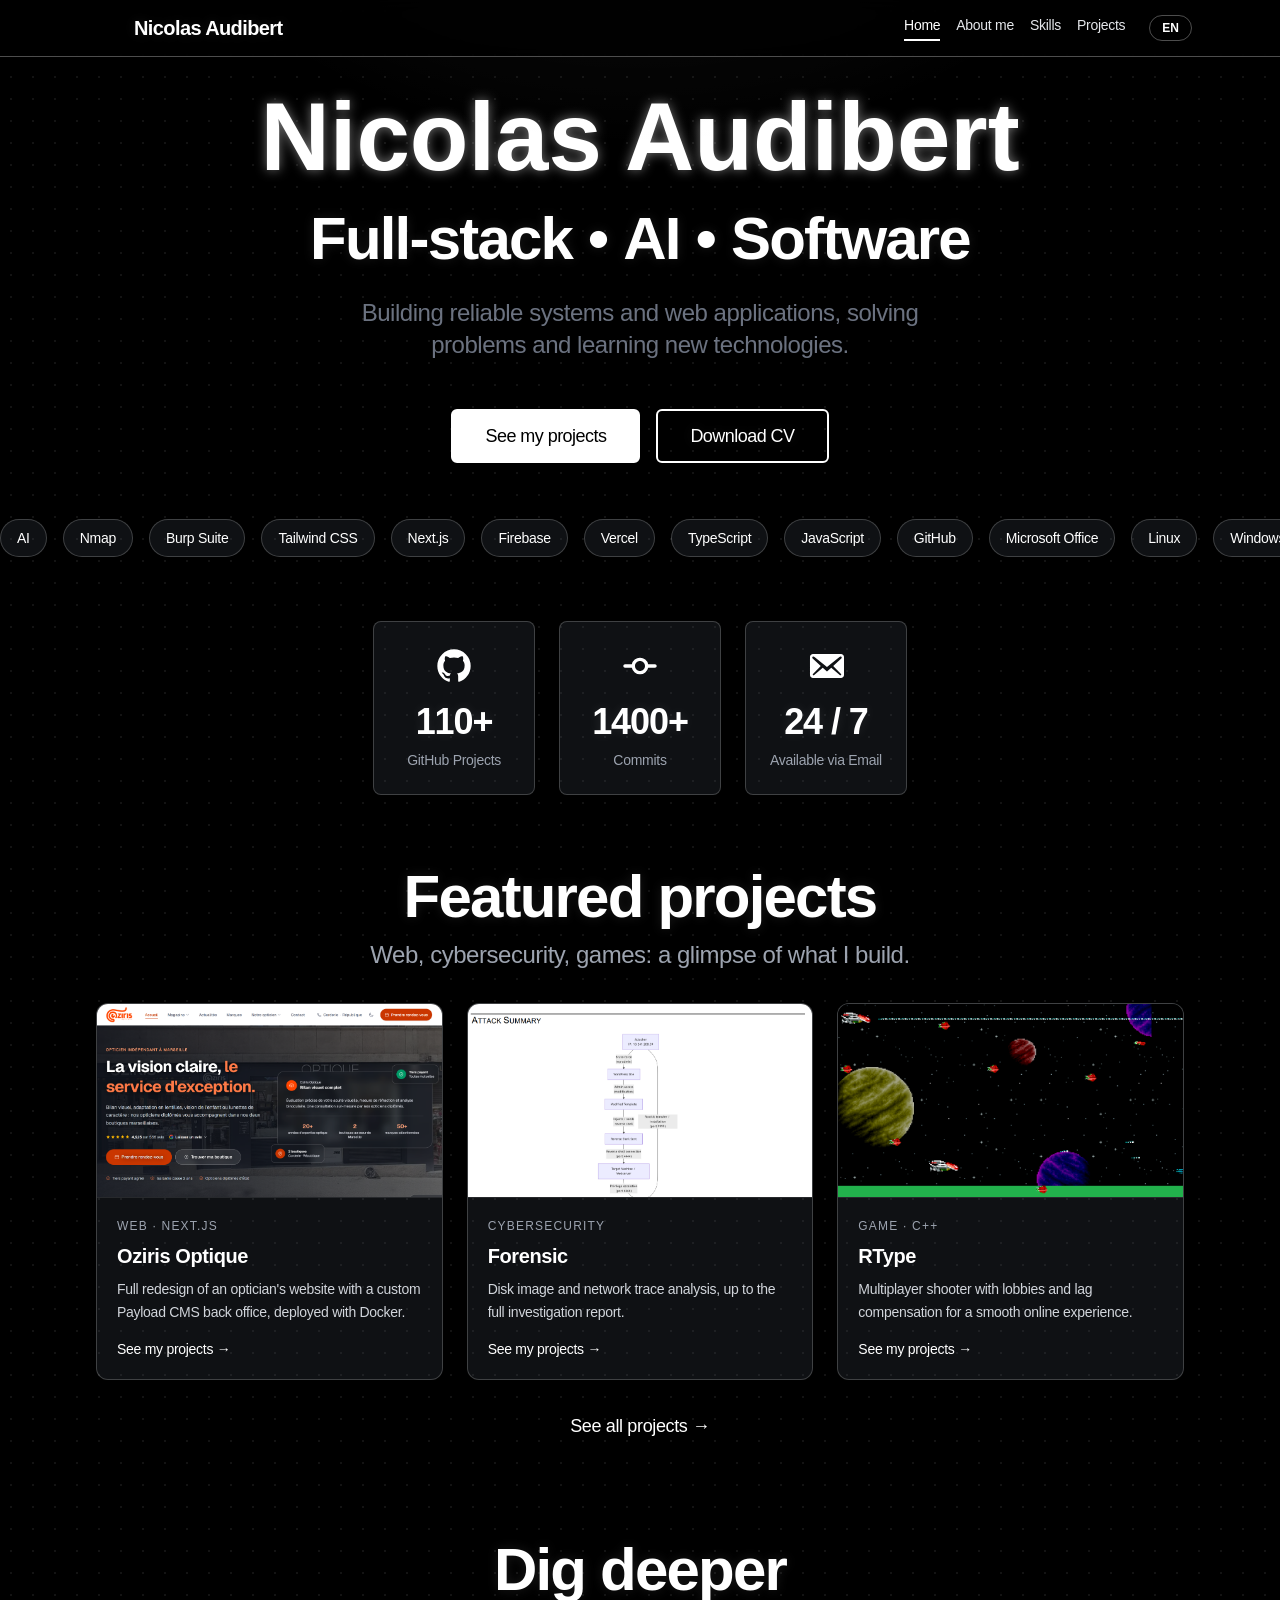
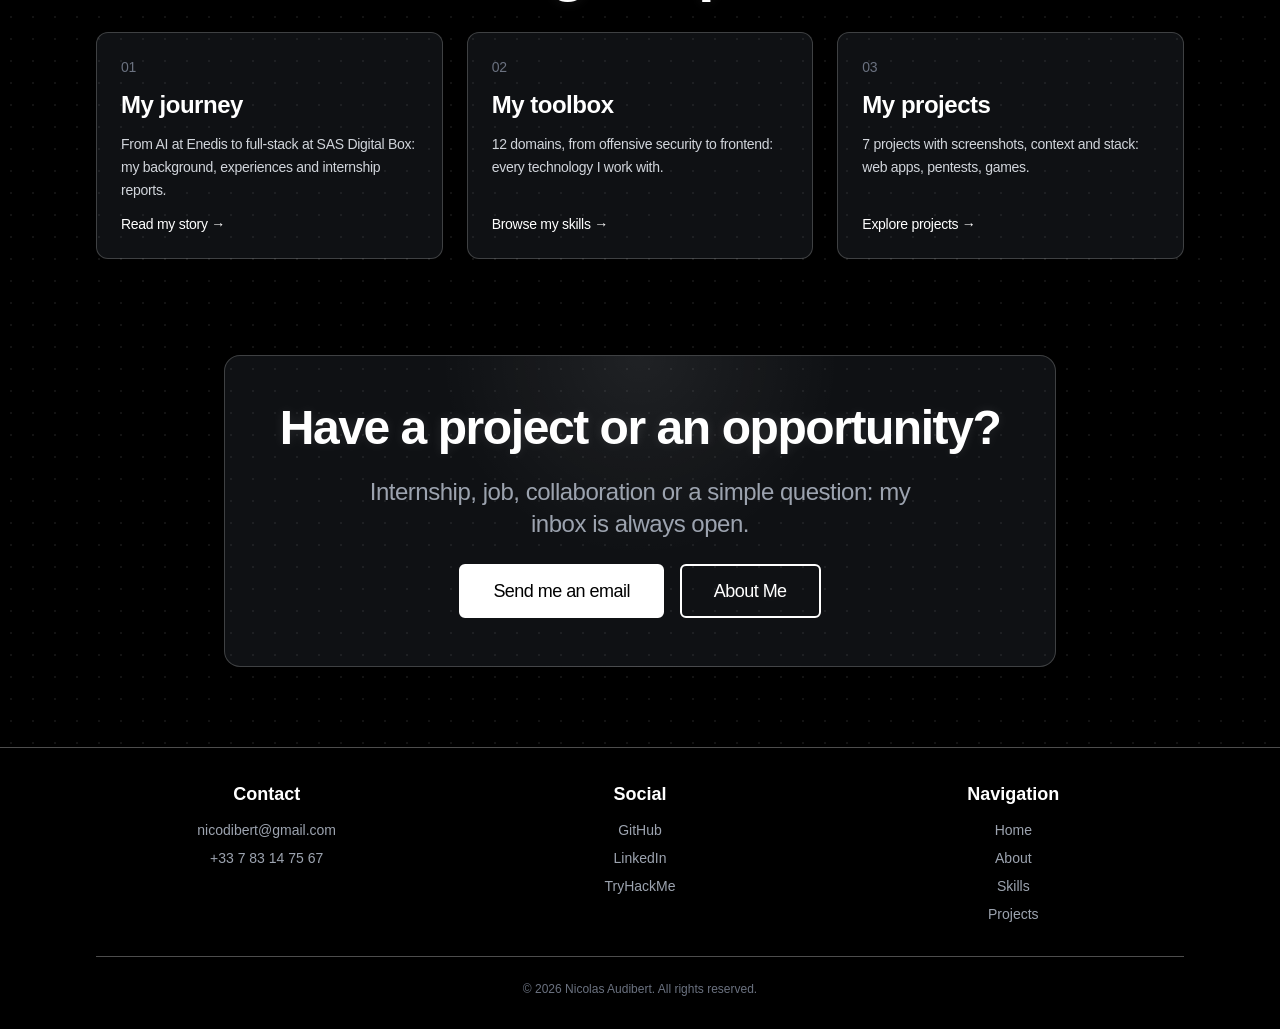
==== commit 7424691c: "Deploy from source repo" ====
--- a/index.html
+++ b/index.html
@@ -1 +1 @@
-<!DOCTYPE html><html lang="en"><head><meta charSet="utf-8"/><meta name="viewport" content="width=device-width, initial-scale=1"/><link rel="preload" href="/_next/static/media/22a5144ee8d83bca-s.p.woff2" as="font" crossorigin="" type="font/woff2"/><link rel="preload" href="/_next/static/media/7d4881bb7e1bf84d-s.p.woff2" as="font" crossorigin="" type="font/woff2"/><link rel="stylesheet" href="/_next/static/css/15730e9f7c5c55ef.css" data-precedence="next"/><link rel="stylesheet" href="/_next/static/css/c9ac1c48d770f38e.css" data-precedence="next"/><link rel="preload" as="script" fetchPriority="low" href="/_next/static/chunks/webpack-64391e164efa779c.js"/><script src="/_next/static/chunks/4bd1b696-c6432efad49fa24f.js" async=""></script><script src="/_next/static/chunks/517-6e56b3bed92b1172.js" async=""></script><script src="/_next/static/chunks/main-app-8dcd89776c544c3c.js" async=""></script><script src="/_next/static/chunks/565-9bc36c32321d4e80.js" async=""></script><script src="/_next/static/chunks/28-3cfcc0222238eadb.js" async=""></script><script src="/_next/static/chunks/510-96d2d83dd0cbecf8.js" async=""></script><script src="/_next/static/chunks/app/(standardLayout)/layout-6df8f65557774c1e.js" async=""></script><script src="/_next/static/chunks/app/(standardLayout)/page-5c5498d74b76b47e.js" async=""></script><meta name="next-size-adjust" content=""/><title>Nicolas Audibert - Portfolio</title><meta name="description" content="Welcome to the portfolio of Nicolas Audibert,     a passionate developer showcasing projects,     skills, and experience in web development     and software engineering."/><link rel="icon" href="/icon.svg?657d18d31e12e3dd" type="image/svg+xml" sizes="any"/><script src="/_next/static/chunks/polyfills-42372ed130431b0a.js" noModule=""></script></head><body class="__variable_8eaea4 __variable_8c25df antialiased"><main class="relative min-h-screen bg-black text-white overflow-hidden"><div class="pointer-events-none absolute inset-0 bg-soft-grid opacity-25"></div><div class="pointer-events-none absolute inset-0 bg-soft-radial opacity-80"></div><div class="w-full h-full"><header class="sticky w-full bg-black/80 backdrop-blur top-0 z-50 border-b border-white/30"><div class="max-w-6xl mx-auto px-6 py-3 flex items-center justify-between h-14"><div class="flex flex-row items-center gap-4"><a href="/"><img alt="Nicolas_Audibert_logo" loading="lazy" width="30" height="30" decoding="async" data-nimg="1" class="dark:invert" style="color:transparent" src="/icons/Nicolas_Audibert_logo.svg"/></a><a class="h2-inter text-xl font-semibold text-white" href="/">Nicolas Audibert</a></div><nav class="hidden md:flex items-center gap-4 text-sm text-gray-200"><a class="h3-inter text-sm smooth-underline border-b-2 pb-1 transition-colors border-white text-white" href="/">Home</a><a class="h3-inter text-sm smooth-underline border-b-2 pb-1 transition-colors border-transparent" href="/about/">About me</a><a class="h3-inter text-sm smooth-underline border-b-2 pb-1 transition-colors border-transparent" href="/skills/">Skills</a><a class="h3-inter text-sm smooth-underline border-b-2 pb-1 transition-colors border-transparent" href="/projects/">Projects</a><button type="button" aria-label="Change language" class="ml-2 px-3 py-1 text-xs font-semibold rounded-full border border-white/30 text-white hover:bg-white/10 transition-colors">EN</button></nav><button class="md:hidden flex flex-col gap-1.5 cursor-pointer " aria-label="Toggle menu"><span class="w-6 h-0.5 bg-white transition-all "></span><span class="w-6 h-0.5 bg-white transition-all "></span><span class="w-6 h-0.5 bg-white transition-all "></span></button></div></header><div class="w-full h-full flex flex-col items-center pb-8"><section class="flex flex-col w-full p-4 md:p-8 justify-center items-center gap-6"><h1 class="h1-inter text-center">Nicolas Audibert</h1><div class="flex flex-row gap-2 md:gap-4"><h2 class="h2-inter relative pb-1 smooth-underline">Full-stack</h2><h2 class="h2-inter ">•</h2><h2 class="h2-inter relative pb-1 smooth-underline">AI</h2><h2 class="h2-inter ">•</h2><h2 class="h2-inter relative pb-1 smooth-underline">Software</h2></div><h3 class="h3-inter text-gray-500 w-full md:w-1/2 text-center">Building reliable systems and web applications, solving problems and learning new technologies.</h3></section><div class="flex items-center marquee py-10 overflow-hidden w-full relative"><div class="track flex gap-4 cursor-grab select-none active:cursor-grabbing"><div class="flex-shrink-0 h-full px-4 py-2 rounded-full text-sm text-white whitespace-nowrap smooth-hover-box"><p class="h3-inter text-sm font-normal pointer-events-none">AI</p></div><div class="flex-shrink-0 h-full px-4 py-2 rounded-full text-sm text-white whitespace-nowrap smooth-hover-box"><p class="h3-inter text-sm font-normal pointer-events-none">Nmap</p></div><div class="flex-shrink-0 h-full px-4 py-2 rounded-full text-sm text-white whitespace-nowrap smooth-hover-box"><p class="h3-inter text-sm font-normal pointer-events-none">Burp Suite</p></div><div class="flex-shrink-0 h-full px-4 py-2 rounded-full text-sm text-white whitespace-nowrap smooth-hover-box"><p class="h3-inter text-sm font-normal pointer-events-none">Tailwind CSS</p></div><div class="flex-shrink-0 h-full px-4 py-2 rounded-full text-sm text-white whitespace-nowrap smooth-hover-box"><p class="h3-inter text-sm font-normal pointer-events-none">Next.js</p></div><div class="flex-shrink-0 h-full px-4 py-2 rounded-full text-sm text-white whitespace-nowrap smooth-hover-box"><p class="h3-inter text-sm font-normal pointer-events-none">Firebase</p></div><div class="flex-shrink-0 h-full px-4 py-2 rounded-full text-sm text-white whitespace-nowrap smooth-hover-box"><p class="h3-inter text-sm font-normal pointer-events-none">Vercel</p></div><div class="flex-shrink-0 h-full px-4 py-2 rounded-full text-sm text-white whitespace-nowrap smooth-hover-box"><p class="h3-inter text-sm font-normal pointer-events-none">TypeScript</p></div><div class="flex-shrink-0 h-full px-4 py-2 rounded-full text-sm text-white whitespace-nowrap smooth-hover-box"><p class="h3-inter text-sm font-normal pointer-events-none">JavaScript</p></div><div class="flex-shrink-0 h-full px-4 py-2 rounded-full text-sm text-white whitespace-nowrap smooth-hover-box"><p class="h3-inter text-sm font-normal pointer-events-none">GitHub</p></div><div class="flex-shrink-0 h-full px-4 py-2 rounded-full text-sm text-white whitespace-nowrap smooth-hover-box"><p class="h3-inter text-sm font-normal pointer-events-none">Microsoft Office</p></div><div class="flex-shrink-0 h-full px-4 py-2 rounded-full text-sm text-white whitespace-nowrap smooth-hover-box"><p class="h3-inter text-sm font-normal pointer-events-none">Linux</p></div><div class="flex-shrink-0 h-full px-4 py-2 rounded-full text-sm text-white whitespace-nowrap smooth-hover-box"><p class="h3-inter text-sm font-normal pointer-events-none">Windows</p></div><div class="flex-shrink-0 h-full px-4 py-2 rounded-full text-sm text-white whitespace-nowrap smooth-hover-box"><p class="h3-inter text-sm font-normal pointer-events-none">VS Code</p></div><div class="flex-shrink-0 h-full px-4 py-2 rounded-full text-sm text-white whitespace-nowrap smooth-hover-box"><p class="h3-inter text-sm font-normal pointer-events-none">Express.js</p></div><div class="flex-shrink-0 h-full px-4 py-2 rounded-full text-sm text-white whitespace-nowrap smooth-hover-box"><p class="h3-inter text-sm font-normal pointer-events-none">React.js</p></div><div class="flex-shrink-0 h-full px-4 py-2 rounded-full text-sm text-white whitespace-nowrap smooth-hover-box"><p class="h3-inter text-sm font-normal pointer-events-none">Postman</p></div><div class="flex-shrink-0 h-full px-4 py-2 rounded-full text-sm text-white whitespace-nowrap smooth-hover-box"><p class="h3-inter text-sm font-normal pointer-events-none">C++</p></div><div class="flex-shrink-0 h-full px-4 py-2 rounded-full text-sm text-white whitespace-nowrap smooth-hover-box"><p class="h3-inter text-sm font-normal pointer-events-none">C</p></div><div class="flex-shrink-0 h-full px-4 py-2 rounded-full text-sm text-white whitespace-nowrap smooth-hover-box"><p class="h3-inter text-sm font-normal pointer-events-none">PHP</p></div><div class="flex-shrink-0 h-full px-4 py-2 rounded-full text-sm text-white whitespace-nowrap smooth-hover-box"><p class="h3-inter text-sm font-normal pointer-events-none">Python</p></div><div class="flex-shrink-0 h-full px-4 py-2 rounded-full text-sm text-white whitespace-nowrap smooth-hover-box"><p class="h3-inter text-sm font-normal pointer-events-none">SQL</p></div><div class="flex-shrink-0 h-full px-4 py-2 rounded-full text-sm text-white whitespace-nowrap smooth-hover-box"><p class="h3-inter text-sm font-normal pointer-events-none">AI</p></div><div class="flex-shrink-0 h-full px-4 py-2 rounded-full text-sm text-white whitespace-nowrap smooth-hover-box"><p class="h3-inter text-sm font-normal pointer-events-none">Nmap</p></div><div class="flex-shrink-0 h-full px-4 py-2 rounded-full text-sm text-white whitespace-nowrap smooth-hover-box"><p class="h3-inter text-sm font-normal pointer-events-none">Burp Suite</p></div><div class="flex-shrink-0 h-full px-4 py-2 rounded-full text-sm text-white whitespace-nowrap smooth-hover-box"><p class="h3-inter text-sm font-normal pointer-events-none">Tailwind CSS</p></div><div class="flex-shrink-0 h-full px-4 py-2 rounded-full text-sm text-white whitespace-nowrap smooth-hover-box"><p class="h3-inter text-sm font-normal pointer-events-none">Next.js</p></div><div class="flex-shrink-0 h-full px-4 py-2 rounded-full text-sm text-white whitespace-nowrap smooth-hover-box"><p class="h3-inter text-sm font-normal pointer-events-none">Firebase</p></div><div class="flex-shrink-0 h-full px-4 py-2 rounded-full text-sm text-white whitespace-nowrap smooth-hover-box"><p class="h3-inter text-sm font-normal pointer-events-none">Vercel</p></div><div class="flex-shrink-0 h-full px-4 py-2 rounded-full text-sm text-white whitespace-nowrap smooth-hover-box"><p class="h3-inter text-sm font-normal pointer-events-none">TypeScript</p></div><div class="flex-shrink-0 h-full px-4 py-2 rounded-full text-sm text-white whitespace-nowrap smooth-hover-box"><p class="h3-inter text-sm font-normal pointer-events-none">JavaScript</p></div><div class="flex-shrink-0 h-full px-4 py-2 rounded-full text-sm text-white whitespace-nowrap smooth-hover-box"><p class="h3-inter text-sm font-normal pointer-events-none">GitHub</p></div><div class="flex-shrink-0 h-full px-4 py-2 rounded-full text-sm text-white whitespace-nowrap smooth-hover-box"><p class="h3-inter text-sm font-normal pointer-events-none">Microsoft Office</p></div><div class="flex-shrink-0 h-full px-4 py-2 rounded-full text-sm text-white whitespace-nowrap smooth-hover-box"><p class="h3-inter text-sm font-normal pointer-events-none">Linux</p></div><div class="flex-shrink-0 h-full px-4 py-2 rounded-full text-sm text-white whitespace-nowrap smooth-hover-box"><p class="h3-inter text-sm font-normal pointer-events-none">Windows</p></div><div class="flex-shrink-0 h-full px-4 py-2 rounded-full text-sm text-white whitespace-nowrap smooth-hover-box"><p class="h3-inter text-sm font-normal pointer-events-none">VS Code</p></div><div class="flex-shrink-0 h-full px-4 py-2 rounded-full text-sm text-white whitespace-nowrap smooth-hover-box"><p class="h3-inter text-sm font-normal pointer-events-none">Express.js</p></div><div class="flex-shrink-0 h-full px-4 py-2 rounded-full text-sm text-white whitespace-nowrap smooth-hover-box"><p class="h3-inter text-sm font-normal pointer-events-none">React.js</p></div><div class="flex-shrink-0 h-full px-4 py-2 rounded-full text-sm text-white whitespace-nowrap smooth-hover-box"><p class="h3-inter text-sm font-normal pointer-events-none">Postman</p></div><div class="flex-shrink-0 h-full px-4 py-2 rounded-full text-sm text-white whitespace-nowrap smooth-hover-box"><p class="h3-inter text-sm font-normal pointer-events-none">C++</p></div><div class="flex-shrink-0 h-full px-4 py-2 rounded-full text-sm text-white whitespace-nowrap smooth-hover-box"><p class="h3-inter text-sm font-normal pointer-events-none">C</p></div><div class="flex-shrink-0 h-full px-4 py-2 rounded-full text-sm text-white whitespace-nowrap smooth-hover-box"><p class="h3-inter text-sm font-normal pointer-events-none">PHP</p></div><div class="flex-shrink-0 h-full px-4 py-2 rounded-full text-sm text-white whitespace-nowrap smooth-hover-box"><p class="h3-inter text-sm font-normal pointer-events-none">Python</p></div><div class="flex-shrink-0 h-full px-4 py-2 rounded-full text-sm text-white whitespace-nowrap smooth-hover-box"><p class="h3-inter text-sm font-normal pointer-events-none">SQL</p></div><div class="flex-shrink-0 h-full px-4 py-2 rounded-full text-sm text-white whitespace-nowrap smooth-hover-box"><p class="h3-inter text-sm font-normal pointer-events-none">AI</p></div><div class="flex-shrink-0 h-full px-4 py-2 rounded-full text-sm text-white whitespace-nowrap smooth-hover-box"><p class="h3-inter text-sm font-normal pointer-events-none">Nmap</p></div><div class="flex-shrink-0 h-full px-4 py-2 rounded-full text-sm text-white whitespace-nowrap smooth-hover-box"><p class="h3-inter text-sm font-normal pointer-events-none">Burp Suite</p></div><div class="flex-shrink-0 h-full px-4 py-2 rounded-full text-sm text-white whitespace-nowrap smooth-hover-box"><p class="h3-inter text-sm font-normal pointer-events-none">Tailwind CSS</p></div><div class="flex-shrink-0 h-full px-4 py-2 rounded-full text-sm text-white whitespace-nowrap smooth-hover-box"><p class="h3-inter text-sm font-normal pointer-events-none">Next.js</p></div><div class="flex-shrink-0 h-full px-4 py-2 rounded-full text-sm text-white whitespace-nowrap smooth-hover-box"><p class="h3-inter text-sm font-normal pointer-events-none">Firebase</p></div><div class="flex-shrink-0 h-full px-4 py-2 rounded-full text-sm text-white whitespace-nowrap smooth-hover-box"><p class="h3-inter text-sm font-normal pointer-events-none">Vercel</p></div><div class="flex-shrink-0 h-full px-4 py-2 rounded-full text-sm text-white whitespace-nowrap smooth-hover-box"><p class="h3-inter text-sm font-normal pointer-events-none">TypeScript</p></div><div class="flex-shrink-0 h-full px-4 py-2 rounded-full text-sm text-white whitespace-nowrap smooth-hover-box"><p class="h3-inter text-sm font-normal pointer-events-none">JavaScript</p></div><div class="flex-shrink-0 h-full px-4 py-2 rounded-full text-sm text-white whitespace-nowrap smooth-hover-box"><p class="h3-inter text-sm font-normal pointer-events-none">GitHub</p></div><div class="flex-shrink-0 h-full px-4 py-2 rounded-full text-sm text-white whitespace-nowrap smooth-hover-box"><p class="h3-inter text-sm font-normal pointer-events-none">Microsoft Office</p></div><div class="flex-shrink-0 h-full px-4 py-2 rounded-full text-sm text-white whitespace-nowrap smooth-hover-box"><p class="h3-inter text-sm font-normal pointer-events-none">Linux</p></div><div class="flex-shrink-0 h-full px-4 py-2 rounded-full text-sm text-white whitespace-nowrap smooth-hover-box"><p class="h3-inter text-sm font-normal pointer-events-none">Windows</p></div><div class="flex-shrink-0 h-full px-4 py-2 rounded-full text-sm text-white whitespace-nowrap smooth-hover-box"><p class="h3-inter text-sm font-normal pointer-events-none">VS Code</p></div><div class="flex-shrink-0 h-full px-4 py-2 rounded-full text-sm text-white whitespace-nowrap smooth-hover-box"><p class="h3-inter text-sm font-normal pointer-events-none">Express.js</p></div><div class="flex-shrink-0 h-full px-4 py-2 rounded-full text-sm text-white whitespace-nowrap smooth-hover-box"><p class="h3-inter text-sm font-normal pointer-events-none">React.js</p></div><div class="flex-shrink-0 h-full px-4 py-2 rounded-full text-sm text-white whitespace-nowrap smooth-hover-box"><p class="h3-inter text-sm font-normal pointer-events-none">Postman</p></div><div class="flex-shrink-0 h-full px-4 py-2 rounded-full text-sm text-white whitespace-nowrap smooth-hover-box"><p class="h3-inter text-sm font-normal pointer-events-none">C++</p></div><div class="flex-shrink-0 h-full px-4 py-2 rounded-full text-sm text-white whitespace-nowrap smooth-hover-box"><p class="h3-inter text-sm font-normal pointer-events-none">C</p></div><div class="flex-shrink-0 h-full px-4 py-2 rounded-full text-sm text-white whitespace-nowrap smooth-hover-box"><p class="h3-inter text-sm font-normal pointer-events-none">PHP</p></div><div class="flex-shrink-0 h-full px-4 py-2 rounded-full text-sm text-white whitespace-nowrap smooth-hover-box"><p class="h3-inter text-sm font-normal pointer-events-none">Python</p></div><div class="flex-shrink-0 h-full px-4 py-2 rounded-full text-sm text-white whitespace-nowrap smooth-hover-box"><p class="h3-inter text-sm font-normal pointer-events-none">SQL</p></div><div class="flex-shrink-0 h-full px-4 py-2 rounded-full text-sm text-white whitespace-nowrap smooth-hover-box"><p class="h3-inter text-sm font-normal pointer-events-none">AI</p></div><div class="flex-shrink-0 h-full px-4 py-2 rounded-full text-sm text-white whitespace-nowrap smooth-hover-box"><p class="h3-inter text-sm font-normal pointer-events-none">Nmap</p></div><div class="flex-shrink-0 h-full px-4 py-2 rounded-full text-sm text-white whitespace-nowrap smooth-hover-box"><p class="h3-inter text-sm font-normal pointer-events-none">Burp Suite</p></div><div class="flex-shrink-0 h-full px-4 py-2 rounded-full text-sm text-white whitespace-nowrap smooth-hover-box"><p class="h3-inter text-sm font-normal pointer-events-none">Tailwind CSS</p></div><div class="flex-shrink-0 h-full px-4 py-2 rounded-full text-sm text-white whitespace-nowrap smooth-hover-box"><p class="h3-inter text-sm font-normal pointer-events-none">Next.js</p></div><div class="flex-shrink-0 h-full px-4 py-2 rounded-full text-sm text-white whitespace-nowrap smooth-hover-box"><p class="h3-inter text-sm font-normal pointer-events-none">Firebase</p></div><div class="flex-shrink-0 h-full px-4 py-2 rounded-full text-sm text-white whitespace-nowrap smooth-hover-box"><p class="h3-inter text-sm font-normal pointer-events-none">Vercel</p></div><div class="flex-shrink-0 h-full px-4 py-2 rounded-full text-sm text-white whitespace-nowrap smooth-hover-box"><p class="h3-inter text-sm font-normal pointer-events-none">TypeScript</p></div><div class="flex-shrink-0 h-full px-4 py-2 rounded-full text-sm text-white whitespace-nowrap smooth-hover-box"><p class="h3-inter text-sm font-normal pointer-events-none">JavaScript</p></div><div class="flex-shrink-0 h-full px-4 py-2 rounded-full text-sm text-white whitespace-nowrap smooth-hover-box"><p class="h3-inter text-sm font-normal pointer-events-none">GitHub</p></div><div class="flex-shrink-0 h-full px-4 py-2 rounded-full text-sm text-white whitespace-nowrap smooth-hover-box"><p class="h3-inter text-sm font-normal pointer-events-none">Microsoft Office</p></div><div class="flex-shrink-0 h-full px-4 py-2 rounded-full text-sm text-white whitespace-nowrap smooth-hover-box"><p class="h3-inter text-sm font-normal pointer-events-none">Linux</p></div><div class="flex-shrink-0 h-full px-4 py-2 rounded-full text-sm text-white whitespace-nowrap smooth-hover-box"><p class="h3-inter text-sm font-normal pointer-events-none">Windows</p></div><div class="flex-shrink-0 h-full px-4 py-2 rounded-full text-sm text-white whitespace-nowrap smooth-hover-box"><p class="h3-inter text-sm font-normal pointer-events-none">VS Code</p></div><div class="flex-shrink-0 h-full px-4 py-2 rounded-full text-sm text-white whitespace-nowrap smooth-hover-box"><p class="h3-inter text-sm font-normal pointer-events-none">Express.js</p></div><div class="flex-shrink-0 h-full px-4 py-2 rounded-full text-sm text-white whitespace-nowrap smooth-hover-box"><p class="h3-inter text-sm font-normal pointer-events-none">React.js</p></div><div class="flex-shrink-0 h-full px-4 py-2 rounded-full text-sm text-white whitespace-nowrap smooth-hover-box"><p class="h3-inter text-sm font-normal pointer-events-none">Postman</p></div><div class="flex-shrink-0 h-full px-4 py-2 rounded-full text-sm text-white whitespace-nowrap smooth-hover-box"><p class="h3-inter text-sm font-normal pointer-events-none">C++</p></div><div class="flex-shrink-0 h-full px-4 py-2 rounded-full text-sm text-white whitespace-nowrap smooth-hover-box"><p class="h3-inter text-sm font-normal pointer-events-none">C</p></div><div class="flex-shrink-0 h-full px-4 py-2 rounded-full text-sm text-white whitespace-nowrap smooth-hover-box"><p class="h3-inter text-sm font-normal pointer-events-none">PHP</p></div><div class="flex-shrink-0 h-full px-4 py-2 rounded-full text-sm text-white whitespace-nowrap smooth-hover-box"><p class="h3-inter text-sm font-normal pointer-events-none">Python</p></div><div class="flex-shrink-0 h-full px-4 py-2 rounded-full text-sm text-white whitespace-nowrap smooth-hover-box"><p class="h3-inter text-sm font-normal pointer-events-none">SQL</p></div><div class="flex-shrink-0 h-full px-4 py-2 rounded-full text-sm text-white whitespace-nowrap smooth-hover-box"><p class="h3-inter text-sm font-normal pointer-events-none">AI</p></div><div class="flex-shrink-0 h-full px-4 py-2 rounded-full text-sm text-white whitespace-nowrap smooth-hover-box"><p class="h3-inter text-sm font-normal pointer-events-none">Nmap</p></div><div class="flex-shrink-0 h-full px-4 py-2 rounded-full text-sm text-white whitespace-nowrap smooth-hover-box"><p class="h3-inter text-sm font-normal pointer-events-none">Burp Suite</p></div><div class="flex-shrink-0 h-full px-4 py-2 rounded-full text-sm text-white whitespace-nowrap smooth-hover-box"><p class="h3-inter text-sm font-normal pointer-events-none">Tailwind CSS</p></div><div class="flex-shrink-0 h-full px-4 py-2 rounded-full text-sm text-white whitespace-nowrap smooth-hover-box"><p class="h3-inter text-sm font-normal pointer-events-none">Next.js</p></div><div class="flex-shrink-0 h-full px-4 py-2 rounded-full text-sm text-white whitespace-nowrap smooth-hover-box"><p class="h3-inter text-sm font-normal pointer-events-none">Firebase</p></div><div class="flex-shrink-0 h-full px-4 py-2 rounded-full text-sm text-white whitespace-nowrap smooth-hover-box"><p class="h3-inter text-sm font-normal pointer-events-none">Vercel</p></div><div class="flex-shrink-0 h-full px-4 py-2 rounded-full text-sm text-white whitespace-nowrap smooth-hover-box"><p class="h3-inter text-sm font-normal pointer-events-none">TypeScript</p></div><div class="flex-shrink-0 h-full px-4 py-2 rounded-full text-sm text-white whitespace-nowrap smooth-hover-box"><p class="h3-inter text-sm font-normal pointer-events-none">JavaScript</p></div><div class="flex-shrink-0 h-full px-4 py-2 rounded-full text-sm text-white whitespace-nowrap smooth-hover-box"><p class="h3-inter text-sm font-normal pointer-events-none">GitHub</p></div><div class="flex-shrink-0 h-full px-4 py-2 rounded-full text-sm text-white whitespace-nowrap smooth-hover-box"><p class="h3-inter text-sm font-normal pointer-events-none">Microsoft Office</p></div><div class="flex-shrink-0 h-full px-4 py-2 rounded-full text-sm text-white whitespace-nowrap smooth-hover-box"><p class="h3-inter text-sm font-normal pointer-events-none">Linux</p></div><div class="flex-shrink-0 h-full px-4 py-2 rounded-full text-sm text-white whitespace-nowrap smooth-hover-box"><p class="h3-inter text-sm font-normal pointer-events-none">Windows</p></div><div class="flex-shrink-0 h-full px-4 py-2 rounded-full text-sm text-white whitespace-nowrap smooth-hover-box"><p class="h3-inter text-sm font-normal pointer-events-none">VS Code</p></div><div class="flex-shrink-0 h-full px-4 py-2 rounded-full text-sm text-white whitespace-nowrap smooth-hover-box"><p class="h3-inter text-sm font-normal pointer-events-none">Express.js</p></div><div class="flex-shrink-0 h-full px-4 py-2 rounded-full text-sm text-white whitespace-nowrap smooth-hover-box"><p class="h3-inter text-sm font-normal pointer-events-none">React.js</p></div><div class="flex-shrink-0 h-full px-4 py-2 rounded-full text-sm text-white whitespace-nowrap smooth-hover-box"><p class="h3-inter text-sm font-normal pointer-events-none">Postman</p></div><div class="flex-shrink-0 h-full px-4 py-2 rounded-full text-sm text-white whitespace-nowrap smooth-hover-box"><p class="h3-inter text-sm font-normal pointer-events-none">C++</p></div><div class="flex-shrink-0 h-full px-4 py-2 rounded-full text-sm text-white whitespace-nowrap smooth-hover-box"><p class="h3-inter text-sm font-normal pointer-events-none">C</p></div><div class="flex-shrink-0 h-full px-4 py-2 rounded-full text-sm text-white whitespace-nowrap smooth-hover-box"><p class="h3-inter text-sm font-normal pointer-events-none">PHP</p></div><div class="flex-shrink-0 h-full px-4 py-2 rounded-full text-sm text-white whitespace-nowrap smooth-hover-box"><p class="h3-inter text-sm font-normal pointer-events-none">Python</p></div><div class="flex-shrink-0 h-full px-4 py-2 rounded-full text-sm text-white whitespace-nowrap smooth-hover-box"><p class="h3-inter text-sm font-normal pointer-events-none">SQL</p></div><div class="flex-shrink-0 h-full px-4 py-2 rounded-full text-sm text-white whitespace-nowrap smooth-hover-box"><p class="h3-inter text-sm font-normal pointer-events-none">AI</p></div><div class="flex-shrink-0 h-full px-4 py-2 rounded-full text-sm text-white whitespace-nowrap smooth-hover-box"><p class="h3-inter text-sm font-normal pointer-events-none">Nmap</p></div><div class="flex-shrink-0 h-full px-4 py-2 rounded-full text-sm text-white whitespace-nowrap smooth-hover-box"><p class="h3-inter text-sm font-normal pointer-events-none">Burp Suite</p></div><div class="flex-shrink-0 h-full px-4 py-2 rounded-full text-sm text-white whitespace-nowrap smooth-hover-box"><p class="h3-inter text-sm font-normal pointer-events-none">Tailwind CSS</p></div><div class="flex-shrink-0 h-full px-4 py-2 rounded-full text-sm text-white whitespace-nowrap smooth-hover-box"><p class="h3-inter text-sm font-normal pointer-events-none">Next.js</p></div><div class="flex-shrink-0 h-full px-4 py-2 rounded-full text-sm text-white whitespace-nowrap smooth-hover-box"><p class="h3-inter text-sm font-normal pointer-events-none">Firebase</p></div><div class="flex-shrink-0 h-full px-4 py-2 rounded-full text-sm text-white whitespace-nowrap smooth-hover-box"><p class="h3-inter text-sm font-normal pointer-events-none">Vercel</p></div><div class="flex-shrink-0 h-full px-4 py-2 rounded-full text-sm text-white whitespace-nowrap smooth-hover-box"><p class="h3-inter text-sm font-normal pointer-events-none">TypeScript</p></div><div class="flex-shrink-0 h-full px-4 py-2 rounded-full text-sm text-white whitespace-nowrap smooth-hover-box"><p class="h3-inter text-sm font-normal pointer-events-none">JavaScript</p></div><div class="flex-shrink-0 h-full px-4 py-2 rounded-full text-sm text-white whitespace-nowrap smooth-hover-box"><p class="h3-inter text-sm font-normal pointer-events-none">GitHub</p></div><div class="flex-shrink-0 h-full px-4 py-2 rounded-full text-sm text-white whitespace-nowrap smooth-hover-box"><p class="h3-inter text-sm font-normal pointer-events-none">Microsoft Office</p></div><div class="flex-shrink-0 h-full px-4 py-2 rounded-full text-sm text-white whitespace-nowrap smooth-hover-box"><p class="h3-inter text-sm font-normal pointer-events-none">Linux</p></div><div class="flex-shrink-0 h-full px-4 py-2 rounded-full text-sm text-white whitespace-nowrap smooth-hover-box"><p class="h3-inter text-sm font-normal pointer-events-none">Windows</p></div><div class="flex-shrink-0 h-full px-4 py-2 rounded-full text-sm text-white whitespace-nowrap smooth-hover-box"><p class="h3-inter text-sm font-normal pointer-events-none">VS Code</p></div><div class="flex-shrink-0 h-full px-4 py-2 rounded-full text-sm text-white whitespace-nowrap smooth-hover-box"><p class="h3-inter text-sm font-normal pointer-events-none">Express.js</p></div><div class="flex-shrink-0 h-full px-4 py-2 rounded-full text-sm text-white whitespace-nowrap smooth-hover-box"><p class="h3-inter text-sm font-normal pointer-events-none">React.js</p></div><div class="flex-shrink-0 h-full px-4 py-2 rounded-full text-sm text-white whitespace-nowrap smooth-hover-box"><p class="h3-inter text-sm font-normal pointer-events-none">Postman</p></div><div class="flex-shrink-0 h-full px-4 py-2 rounded-full text-sm text-white whitespace-nowrap smooth-hover-box"><p class="h3-inter text-sm font-normal pointer-events-none">C++</p></div><div class="flex-shrink-0 h-full px-4 py-2 rounded-full text-sm text-white whitespace-nowrap smooth-hover-box"><p class="h3-inter text-sm font-normal pointer-events-none">C</p></div><div class="flex-shrink-0 h-full px-4 py-2 rounded-full text-sm text-white whitespace-nowrap smooth-hover-box"><p class="h3-inter text-sm font-normal pointer-events-none">PHP</p></div><div class="flex-shrink-0 h-full px-4 py-2 rounded-full text-sm text-white whitespace-nowrap smooth-hover-box"><p class="h3-inter text-sm font-normal pointer-events-none">Python</p></div><div class="flex-shrink-0 h-full px-4 py-2 rounded-full text-sm text-white whitespace-nowrap smooth-hover-box"><p class="h3-inter text-sm font-normal pointer-events-none">SQL</p></div></div></div><div class="relative z-10 max-w-5xl mx-auto px-8 py-6"><div class="grid grid-cols-1 md:grid-cols-3 gap-6"><div class="group rounded-lg p-6 text-center smooth-hover-box"><img alt="GitHub Projects" loading="lazy" width="40" height="40" decoding="async" data-nimg="1" class="mx-auto mb-4 transition-transform duration-300 ease-out group-hover:scale-110" style="color:transparent" src="/icons/github.svg"/><div class="h2-inter text-4xl font-bold text-white mb-2 transition-colors duration-300 group-hover:text-white">110+</div><div class="h3-inter text-sm text-gray-400 transition-colors duration-300 group-hover:text-gray-300">GitHub Projects</div></div><div class="group rounded-lg p-6 text-center smooth-hover-box"><img alt="Commits" loading="lazy" width="40" height="40" decoding="async" data-nimg="1" class="mx-auto mb-4 transition-transform duration-300 ease-out group-hover:scale-110" style="color:transparent" src="/icons/commit.svg"/><div class="h2-inter text-4xl font-bold text-white mb-2 transition-colors duration-300 group-hover:text-white">1400+</div><div class="h3-inter text-sm text-gray-400 transition-colors duration-300 group-hover:text-gray-300">Commits</div></div><div class="group rounded-lg p-6 text-center smooth-hover-box"><img alt="Available via Email" loading="lazy" width="40" height="40" decoding="async" data-nimg="1" class="mx-auto mb-4 transition-transform duration-300 ease-out group-hover:scale-110" style="color:transparent" src="/icons/email.svg"/><div class="h2-inter text-4xl font-bold text-white mb-2 transition-colors duration-300 group-hover:text-white">24 / 7</div><div class="h3-inter text-sm text-gray-400 transition-colors duration-300 group-hover:text-gray-300">Available via Email</div></div></div></div><div class="flex gap-4 p-4"><a href="/files/CV_Nicolas_Audibert_2026.pdf" class=" relative overflow-hidden cursor-pointer px-6 py-2 md:px-8 md:py-4 text-[18px] font-medium rounded-md bg-white border-2 border-white hover:text-white text-black h2-inter before:content-[&#x27;&#x27;] before:absolute before:left-1/2 before:top-1/2 before:w-[8%] before:h-[500%] before:-translate-x-1/2 before:-translate-y-1/2 before:-rotate-60 before:bg-[var(--lightgray)] before:transition-all before:duration-300 before:ease-linear hover:before:-rotate-90 hover:before:w-full hover:before:bg-black/80 active:before:bg-[#444444] "><span class="relative z-10">Download CV</span></a><a href="/about" class=" relative overflow-hidden cursor-pointer px-6 py-2 md:px-8 md:py-4 text-[18px] font-medium rounded-md bg-transparent text-white border-2 border-white hover:text-black h2-inter before:content-[&#x27;&#x27;] before:absolute before:left-1/2 before:top-1/2 before:w-[8%] before:h-[500%] before:-translate-x-1/2 before:-translate-y-1/2 before:-rotate-60 before:bg-[var(--lightgray)] before:transition-all before:duration-300 before:ease-linear hover:before:-rotate-90 hover:before:w-full hover:before:bg-white/80 active:before:bg-[#a5a5a5] "><span class="relative z-10">About Me</span></a></div></div><footer class="relative z-10 w-full bg-black border-t border-white/30 mt-auto"><div class="max-w-6xl mx-auto px-8 py-8"><div class="grid grid-cols-1 md:grid-cols-3 gap-8"><section class="w-full flex flex-col items-center"><h4 class="text-lg font-semibold mb-3 text-white">Contact</h4><ul class="flex flex-col items-center space-y-2 text-sm text-gray-400"><li><a class="hover:text-white transition-colors" href="mailto:nicodibert@gmail.com">nicodibert@gmail.com</a></li><li><a class="hover:text-white transition-colors" href="tel:+33123456789">+33 7 83 14 75 67</a></li></ul></section><section class="w-full flex flex-col items-center"><h4 class="text-lg font-semibold mb-3 text-white">Social</h4><ul class="flex flex-col items-center space-y-2 text-sm text-gray-400"><li><a href="https://github.com/TTG-Phyros" target="_blank" rel="noopener noreferrer" class="hover:text-white transition-colors">GitHub</a></li><li><a href="https://www.linkedin.com/in/nicodibert/" target="_blank" rel="noopener noreferrer" class="hover:text-white transition-colors">LinkedIn</a></li><li><a href="https://tryhackme.com/p/Phyros" target="_blank" rel="noopener noreferrer" class="hover:text-white transition-colors">TryHackMe</a></li></ul></section><nav class="w-full flex flex-col items-center"><h4 class="text-lg font-semibold mb-3 text-white">Navigation</h4><ul class="flex flex-col items-center space-y-2 text-sm text-gray-400"><li><a class="hover:text-white transition-colors" href="/">Home</a></li><li><a class="hover:text-white transition-colors" href="/about/">About</a></li><li><a class="hover:text-white transition-colors" href="/skills/">Skills</a></li><li><a class="hover:text-white transition-colors" href="/projects/">Projects</a></li></ul></nav></div><div class="mt-8 pt-6 border-t border-white/30 text-center text-xs text-gray-500">© <!-- -->2026<!-- --> Nicolas Audibert. <!-- -->All rights reserved.</div></div></footer></div></main><script src="/_next/static/chunks/webpack-64391e164efa779c.js" async=""></script><script>(self.__next_f=self.__next_f||[]).push([0])</script><script>self.__next_f.push([1,"1:\"$Sreact.fragment\"\n2:I[5244,[],\"\"]\n3:I[3866,[],\"\"]\n4:I[6510,[\"565\",\"static/chunks/565-9bc36c32321d4e80.js\",\"28\",\"static/chunks/28-3cfcc0222238eadb.js\",\"510\",\"static/chunks/510-96d2d83dd0cbecf8.js\",\"826\",\"static/chunks/app/(standardLayout)/layout-6df8f65557774c1e.js\"],\"LanguageProvider\"]\n5:I[9612,[\"565\",\"static/chunks/565-9bc36c32321d4e80.js\",\"28\",\"static/chunks/28-3cfcc0222238eadb.js\",\"510\",\"static/chunks/510-96d2d83dd0cbecf8.js\",\"826\",\"static/chunks/app/(standardLayout)/layout-6df8f65557774c1e.js\"],\"default\"]\n6:I[4370,[\"565\",\"static/chunks/565-9bc36c32321d4e80.js\",\"28\",\"static/chunks/28-3cfcc0222238eadb.js\",\"510\",\"static/chunks/510-96d2d83dd0cbecf8.js\",\"826\",\"static/chunks/app/(standardLayout)/layout-6df8f65557774c1e.js\"],\"default\"]\n7:I[7033,[],\"ClientPageRoot\"]\n8:I[222,[\"565\",\"static/chunks/565-9bc36c32321d4e80.js\",\"510\",\"static/chunks/510-96d2d83dd0cbecf8.js\",\"177\",\"static/chunks/app/(standardLayout)/page-5c5498d74b76b47e.js\"],\"default\"]\nb:I[6213,[],\"OutletBoundary\"]\nd:I[6213,[],\"MetadataBoundary\"]\nf:I[6213,[],\"ViewportBoundary\"]\n11:I[4835,[],\"\"]\n:HL[\"/_next/static/media/22a5144ee8d83bca-s.p.woff2\",\"font\",{\"crossOrigin\":\"\",\"type\":\"font/woff2\"}]\n:HL[\"/_next/static/media/7d4881bb7e1bf84d-s.p.woff2\",\"font\",{\"crossOrigin\":\"\",\"type\":\"font/woff2\"}]\n:HL[\"/_next/static/css/15730e9f7c5c55ef.css\",\"style\"]\n:HL[\"/_next/static/css/c9ac1c48d770f38e.css\",\"style\"]\n"])</script><script>self.__next_f.push([1,"0:{\"P\":null,\"b\":\"sBQCWNhEuQ2vd2KT43U3g\",\"p\":\"\",\"c\":[\"\",\"\"],\"i\":false,\"f\":[[[\"\",{\"children\":[\"(standardLayout)\",{\"children\":[\"__PAGE__\",{}]},\"$undefined\",\"$undefined\",true]}],[\"\",[\"$\",\"$1\",\"c\",{\"children\":[null,[\"$\",\"$L2\",null,{\"parallelRouterKey\":\"children\",\"segmentPath\":[\"children\"],\"error\":\"$undefined\",\"errorStyles\":\"$undefined\",\"errorScripts\":\"$undefined\",\"template\":[\"$\",\"$L3\",null,{}],\"templateStyles\":\"$undefined\",\"templateScripts\":\"$undefined\",\"notFound\":[[],[[\"$\",\"title\",null,{\"children\":\"404: This page could not be found.\"}],[\"$\",\"div\",null,{\"style\":{\"fontFamily\":\"system-ui,\\\"Segoe UI\\\",Roboto,Helvetica,Arial,sans-serif,\\\"Apple Color Emoji\\\",\\\"Segoe UI Emoji\\\"\",\"height\":\"100vh\",\"textAlign\":\"center\",\"display\":\"flex\",\"flexDirection\":\"column\",\"alignItems\":\"center\",\"justifyContent\":\"center\"},\"children\":[\"$\",\"div\",null,{\"children\":[[\"$\",\"style\",null,{\"dangerouslySetInnerHTML\":{\"__html\":\"body{color:#000;background:#fff;margin:0}.next-error-h1{border-right:1px solid rgba(0,0,0,.3)}@media (prefers-color-scheme:dark){body{color:#fff;background:#000}.next-error-h1{border-right:1px solid rgba(255,255,255,.3)}}\"}}],[\"$\",\"h1\",null,{\"className\":\"next-error-h1\",\"style\":{\"display\":\"inline-block\",\"margin\":\"0 20px 0 0\",\"padding\":\"0 23px 0 0\",\"fontSize\":24,\"fontWeight\":500,\"verticalAlign\":\"top\",\"lineHeight\":\"49px\"},\"children\":404}],[\"$\",\"div\",null,{\"style\":{\"display\":\"inline-block\"},\"children\":[\"$\",\"h2\",null,{\"style\":{\"fontSize\":14,\"fontWeight\":400,\"lineHeight\":\"49px\",\"margin\":0},\"children\":\"This page could not be found.\"}]}]]}]}]]],\"forbidden\":\"$undefined\",\"unauthorized\":\"$undefined\"}]]}],{\"children\":[\"(standardLayout)\",[\"$\",\"$1\",\"c\",{\"children\":[[[\"$\",\"link\",\"0\",{\"rel\":\"stylesheet\",\"href\":\"/_next/static/css/15730e9f7c5c55ef.css\",\"precedence\":\"next\",\"crossOrigin\":\"$undefined\",\"nonce\":\"$undefined\"}],[\"$\",\"link\",\"1\",{\"rel\":\"stylesheet\",\"href\":\"/_next/static/css/c9ac1c48d770f38e.css\",\"precedence\":\"next\",\"crossOrigin\":\"$undefined\",\"nonce\":\"$undefined\"}]],[\"$\",\"html\",null,{\"lang\":\"en\",\"children\":[\"$\",\"body\",null,{\"className\":\"__variable_8eaea4 __variable_8c25df antialiased\",\"children\":[\"$\",\"$L4\",null,{\"children\":[\"$\",\"main\",null,{\"className\":\"relative min-h-screen bg-black text-white overflow-hidden\",\"children\":[[\"$\",\"div\",null,{\"className\":\"pointer-events-none absolute inset-0 bg-soft-grid opacity-25\"}],[\"$\",\"div\",null,{\"className\":\"pointer-events-none absolute inset-0 bg-soft-radial opacity-80\"}],[\"$\",\"div\",null,{\"className\":\"w-full h-full\",\"children\":[[\"$\",\"$L5\",null,{}],[\"$\",\"$L2\",null,{\"parallelRouterKey\":\"children\",\"segmentPath\":[\"children\",\"(standardLayout)\",\"children\"],\"error\":\"$undefined\",\"errorStyles\":\"$undefined\",\"errorScripts\":\"$undefined\",\"template\":[\"$\",\"$L3\",null,{}],\"templateStyles\":\"$undefined\",\"templateScripts\":\"$undefined\",\"notFound\":[[],[[\"$\",\"title\",null,{\"children\":\"404: This page could not be found.\"}],[\"$\",\"div\",null,{\"style\":\"$0:f:0:1:1:props:children:1:props:notFound:1:1:props:style\",\"children\":[\"$\",\"div\",null,{\"children\":[[\"$\",\"style\",null,{\"dangerouslySetInnerHTML\":{\"__html\":\"body{color:#000;background:#fff;margin:0}.next-error-h1{border-right:1px solid rgba(0,0,0,.3)}@media (prefers-color-scheme:dark){body{color:#fff;background:#000}.next-error-h1{border-right:1px solid rgba(255,255,255,.3)}}\"}}],[\"$\",\"h1\",null,{\"className\":\"next-error-h1\",\"style\":\"$0:f:0:1:1:props:children:1:props:notFound:1:1:props:children:props:children:1:props:style\",\"children\":404}],[\"$\",\"div\",null,{\"style\":\"$0:f:0:1:1:props:children:1:props:notFound:1:1:props:children:props:children:2:props:style\",\"children\":[\"$\",\"h2\",null,{\"style\":\"$0:f:0:1:1:props:children:1:props:notFound:1:1:props:children:props:children:2:props:children:props:style\",\"children\":\"This page could not be found.\"}]}]]}]}]]],\"forbidden\":\"$undefined\",\"unauthorized\":\"$undefined\"}],[\"$\",\"$L6\",null,{}]]}]]}]}]}]}]]}],{\"children\":[\"__PAGE__\",[\"$\",\"$1\",\"c\",{\"children\":[[\"$\",\"$L7\",null,{\"Component\":\"$8\",\"searchParams\":{},\"params\":{},\"promises\":[\"$@9\",\"$@a\"]}],null,[\"$\",\"$Lb\",null,{\"children\":\"$Lc\"}]]}],{},null,false]},null,false]},null,false],[\"$\",\"$1\",\"h\",{\"children\":[null,[\"$\",\"$1\",\"1ukbbK6yDHSOZIXQIH-uy\",{\"children\":[[\"$\",\"$Ld\",null,{\"children\":\"$Le\"}],[\"$\",\"$Lf\",null,{\"children\":\"$L10\"}],[\"$\",\"meta\",null,{\"name\":\"next-size-adjust\",\"content\":\"\"}]]}]]}],false]],\"m\":\"$undefined\",\"G\":[\"$11\",\"$undefined\"],\"s\":false,\"S\":true}\n"])</script><script>self.__next_f.push([1,"9:{}\na:{}\n"])</script><script>self.__next_f.push([1,"10:[[\"$\",\"meta\",\"0\",{\"name\":\"viewport\",\"content\":\"width=device-width, initial-scale=1\"}]]\ne:[[\"$\",\"meta\",\"0\",{\"charSet\":\"utf-8\"}],[\"$\",\"title\",\"1\",{\"children\":\"Nicolas Audibert - Portfolio\"}],[\"$\",\"meta\",\"2\",{\"name\":\"description\",\"content\":\"Welcome to the portfolio of Nicolas Audibert,     a passionate developer showcasing projects,     skills, and experience in web development     and software engineering.\"}],[\"$\",\"link\",\"3\",{\"rel\":\"icon\",\"href\":\"/icon.svg?657d18d31e12e3dd\",\"type\":\"image/svg+xml\",\"sizes\":\"any\"}]]\n"])</script><script>self.__next_f.push([1,"c:null\n"])</script></body></html>+<!DOCTYPE html><html lang="en"><head><meta charSet="utf-8"/><meta name="viewport" content="width=device-width, initial-scale=1"/><link rel="preload" href="/_next/static/media/22a5144ee8d83bca-s.p.woff2" as="font" crossorigin="" type="font/woff2"/><link rel="preload" href="/_next/static/media/7d4881bb7e1bf84d-s.p.woff2" as="font" crossorigin="" type="font/woff2"/><link rel="stylesheet" href="/_next/static/css/15730e9f7c5c55ef.css" data-precedence="next"/><link rel="stylesheet" href="/_next/static/css/381b13bd01fc6336.css" data-precedence="next"/><link rel="preload" as="script" fetchPriority="low" href="/_next/static/chunks/webpack-64391e164efa779c.js"/><script src="/_next/static/chunks/4bd1b696-c6432efad49fa24f.js" async=""></script><script src="/_next/static/chunks/517-6e56b3bed92b1172.js" async=""></script><script src="/_next/static/chunks/main-app-8dcd89776c544c3c.js" async=""></script><script src="/_next/static/chunks/565-9bc36c32321d4e80.js" async=""></script><script src="/_next/static/chunks/173-47b518b1eb283ab5.js" async=""></script><script src="/_next/static/chunks/510-d76f921755a4386a.js" async=""></script><script src="/_next/static/chunks/app/(standardLayout)/layout-d6eeb460e584a3b6.js" async=""></script><script src="/_next/static/chunks/app/(standardLayout)/page-cfbe38fea8c308ab.js" async=""></script><meta name="next-size-adjust" content=""/><title>Nicolas Audibert - Portfolio</title><meta name="description" content="Welcome to the portfolio of Nicolas Audibert,     a passionate developer showcasing projects,     skills, and experience in web development     and software engineering."/><link rel="icon" href="/icon.svg?657d18d31e12e3dd" type="image/svg+xml" sizes="any"/><script src="/_next/static/chunks/polyfills-42372ed130431b0a.js" noModule=""></script></head><body class="__variable_8eaea4 __variable_8c25df antialiased"><main class="relative min-h-screen bg-black text-white overflow-hidden"><div class="pointer-events-none absolute inset-0 bg-soft-grid opacity-25"></div><div class="pointer-events-none absolute inset-0 bg-soft-radial opacity-80"></div><div class="w-full h-full"><header class="sticky w-full bg-black/80 backdrop-blur top-0 z-50 border-b border-white/30"><div class="max-w-6xl mx-auto px-6 py-3 flex items-center justify-between h-14"><div class="flex flex-row items-center gap-4"><a href="/"><img alt="Nicolas_Audibert_logo" loading="lazy" width="30" height="30" decoding="async" data-nimg="1" class="dark:invert" style="color:transparent" src="/icons/Nicolas_Audibert_logo.svg"/></a><a class="h2-inter text-xl font-semibold text-white" href="/">Nicolas Audibert</a></div><nav class="hidden md:flex items-center gap-4 text-sm text-gray-200"><a class="h3-inter text-sm smooth-underline border-b-2 pb-1 transition-colors border-white text-white" href="/">Home</a><a class="h3-inter text-sm smooth-underline border-b-2 pb-1 transition-colors border-transparent" href="/about/">About me</a><a class="h3-inter text-sm smooth-underline border-b-2 pb-1 transition-colors border-transparent" href="/skills/">Skills</a><a class="h3-inter text-sm smooth-underline border-b-2 pb-1 transition-colors border-transparent" href="/projects/">Projects</a><button type="button" aria-label="Change language" class="ml-2 px-3 py-1 text-xs font-semibold rounded-full border border-white/30 text-white hover:bg-white/10 transition-colors">EN</button></nav><button class="md:hidden flex flex-col gap-1.5 cursor-pointer " aria-label="Toggle menu"><span class="w-6 h-0.5 bg-white transition-all "></span><span class="w-6 h-0.5 bg-white transition-all "></span><span class="w-6 h-0.5 bg-white transition-all "></span></button></div></header><div class="w-full h-full flex flex-col items-center pb-8"><section class="flex flex-col w-full p-4 md:p-8 justify-center items-center gap-6"><h1 class="h1-inter text-center">Nicolas Audibert</h1><div class="flex flex-row gap-2 md:gap-4"><h2 class="h2-inter relative pb-1 smooth-underline">Full-stack</h2><h2 class="h2-inter ">•</h2><h2 class="h2-inter relative pb-1 smooth-underline">AI</h2><h2 class="h2-inter ">•</h2><h2 class="h2-inter relative pb-1 smooth-underline">Software</h2></div><h3 class="h3-inter text-gray-500 w-full md:w-1/2 text-center">Building reliable systems and web applications, solving problems and learning new technologies.</h3></section><div class="flex flex-wrap justify-center gap-4 p-4"><a href="/projects/" class=" relative overflow-hidden cursor-pointer px-6 py-2 md:px-8 md:py-4 text-[18px] font-medium rounded-md bg-white border-2 border-white hover:text-white text-black h2-inter before:content-[&#x27;&#x27;] before:absolute before:left-1/2 before:top-1/2 before:w-[8%] before:h-[500%] before:-translate-x-1/2 before:-translate-y-1/2 before:-rotate-60 before:bg-[var(--lightgray)] before:transition-all before:duration-300 before:ease-linear hover:before:-rotate-90 hover:before:w-full hover:before:bg-black/80 active:before:bg-[#444444] "><span class="relative z-10">See my projects</span></a><a href="/files/CV_Nicolas_Audibert_2026.pdf" class=" relative overflow-hidden cursor-pointer px-6 py-2 md:px-8 md:py-4 text-[18px] font-medium rounded-md bg-transparent text-white border-2 border-white hover:text-black h2-inter before:content-[&#x27;&#x27;] before:absolute before:left-1/2 before:top-1/2 before:w-[8%] before:h-[500%] before:-translate-x-1/2 before:-translate-y-1/2 before:-rotate-60 before:bg-[var(--lightgray)] before:transition-all before:duration-300 before:ease-linear hover:before:-rotate-90 hover:before:w-full hover:before:bg-white/80 active:before:bg-[#a5a5a5] "><span class="relative z-10">Download CV</span></a></div><div class="flex items-center marquee py-10 overflow-hidden w-full relative"><div class="track flex gap-4 cursor-grab select-none active:cursor-grabbing"><div class="flex-shrink-0 h-full px-4 py-2 rounded-full text-sm text-white whitespace-nowrap smooth-hover-box"><p class="h3-inter text-sm font-normal pointer-events-none">AI</p></div><div class="flex-shrink-0 h-full px-4 py-2 rounded-full text-sm text-white whitespace-nowrap smooth-hover-box"><p class="h3-inter text-sm font-normal pointer-events-none">Nmap</p></div><div class="flex-shrink-0 h-full px-4 py-2 rounded-full text-sm text-white whitespace-nowrap smooth-hover-box"><p class="h3-inter text-sm font-normal pointer-events-none">Burp Suite</p></div><div class="flex-shrink-0 h-full px-4 py-2 rounded-full text-sm text-white whitespace-nowrap smooth-hover-box"><p class="h3-inter text-sm font-normal pointer-events-none">Tailwind CSS</p></div><div class="flex-shrink-0 h-full px-4 py-2 rounded-full text-sm text-white whitespace-nowrap smooth-hover-box"><p class="h3-inter text-sm font-normal pointer-events-none">Next.js</p></div><div class="flex-shrink-0 h-full px-4 py-2 rounded-full text-sm text-white whitespace-nowrap smooth-hover-box"><p class="h3-inter text-sm font-normal pointer-events-none">Firebase</p></div><div class="flex-shrink-0 h-full px-4 py-2 rounded-full text-sm text-white whitespace-nowrap smooth-hover-box"><p class="h3-inter text-sm font-normal pointer-events-none">Vercel</p></div><div class="flex-shrink-0 h-full px-4 py-2 rounded-full text-sm text-white whitespace-nowrap smooth-hover-box"><p class="h3-inter text-sm font-normal pointer-events-none">TypeScript</p></div><div class="flex-shrink-0 h-full px-4 py-2 rounded-full text-sm text-white whitespace-nowrap smooth-hover-box"><p class="h3-inter text-sm font-normal pointer-events-none">JavaScript</p></div><div class="flex-shrink-0 h-full px-4 py-2 rounded-full text-sm text-white whitespace-nowrap smooth-hover-box"><p class="h3-inter text-sm font-normal pointer-events-none">GitHub</p></div><div class="flex-shrink-0 h-full px-4 py-2 rounded-full text-sm text-white whitespace-nowrap smooth-hover-box"><p class="h3-inter text-sm font-normal pointer-events-none">Microsoft Office</p></div><div class="flex-shrink-0 h-full px-4 py-2 rounded-full text-sm text-white whitespace-nowrap smooth-hover-box"><p class="h3-inter text-sm font-normal pointer-events-none">Linux</p></div><div class="flex-shrink-0 h-full px-4 py-2 rounded-full text-sm text-white whitespace-nowrap smooth-hover-box"><p class="h3-inter text-sm font-normal pointer-events-none">Windows</p></div><div class="flex-shrink-0 h-full px-4 py-2 rounded-full text-sm text-white whitespace-nowrap smooth-hover-box"><p class="h3-inter text-sm font-normal pointer-events-none">VS Code</p></div><div class="flex-shrink-0 h-full px-4 py-2 rounded-full text-sm text-white whitespace-nowrap smooth-hover-box"><p class="h3-inter text-sm font-normal pointer-events-none">Express.js</p></div><div class="flex-shrink-0 h-full px-4 py-2 rounded-full text-sm text-white whitespace-nowrap smooth-hover-box"><p class="h3-inter text-sm font-normal pointer-events-none">React.js</p></div><div class="flex-shrink-0 h-full px-4 py-2 rounded-full text-sm text-white whitespace-nowrap smooth-hover-box"><p class="h3-inter text-sm font-normal pointer-events-none">Postman</p></div><div class="flex-shrink-0 h-full px-4 py-2 rounded-full text-sm text-white whitespace-nowrap smooth-hover-box"><p class="h3-inter text-sm font-normal pointer-events-none">C++</p></div><div class="flex-shrink-0 h-full px-4 py-2 rounded-full text-sm text-white whitespace-nowrap smooth-hover-box"><p class="h3-inter text-sm font-normal pointer-events-none">C</p></div><div class="flex-shrink-0 h-full px-4 py-2 rounded-full text-sm text-white whitespace-nowrap smooth-hover-box"><p class="h3-inter text-sm font-normal pointer-events-none">PHP</p></div><div class="flex-shrink-0 h-full px-4 py-2 rounded-full text-sm text-white whitespace-nowrap smooth-hover-box"><p class="h3-inter text-sm font-normal pointer-events-none">Python</p></div><div class="flex-shrink-0 h-full px-4 py-2 rounded-full text-sm text-white whitespace-nowrap smooth-hover-box"><p class="h3-inter text-sm font-normal pointer-events-none">SQL</p></div><div class="flex-shrink-0 h-full px-4 py-2 rounded-full text-sm text-white whitespace-nowrap smooth-hover-box"><p class="h3-inter text-sm font-normal pointer-events-none">AI</p></div><div class="flex-shrink-0 h-full px-4 py-2 rounded-full text-sm text-white whitespace-nowrap smooth-hover-box"><p class="h3-inter text-sm font-normal pointer-events-none">Nmap</p></div><div class="flex-shrink-0 h-full px-4 py-2 rounded-full text-sm text-white whitespace-nowrap smooth-hover-box"><p class="h3-inter text-sm font-normal pointer-events-none">Burp Suite</p></div><div class="flex-shrink-0 h-full px-4 py-2 rounded-full text-sm text-white whitespace-nowrap smooth-hover-box"><p class="h3-inter text-sm font-normal pointer-events-none">Tailwind CSS</p></div><div class="flex-shrink-0 h-full px-4 py-2 rounded-full text-sm text-white whitespace-nowrap smooth-hover-box"><p class="h3-inter text-sm font-normal pointer-events-none">Next.js</p></div><div class="flex-shrink-0 h-full px-4 py-2 rounded-full text-sm text-white whitespace-nowrap smooth-hover-box"><p class="h3-inter text-sm font-normal pointer-events-none">Firebase</p></div><div class="flex-shrink-0 h-full px-4 py-2 rounded-full text-sm text-white whitespace-nowrap smooth-hover-box"><p class="h3-inter text-sm font-normal pointer-events-none">Vercel</p></div><div class="flex-shrink-0 h-full px-4 py-2 rounded-full text-sm text-white whitespace-nowrap smooth-hover-box"><p class="h3-inter text-sm font-normal pointer-events-none">TypeScript</p></div><div class="flex-shrink-0 h-full px-4 py-2 rounded-full text-sm text-white whitespace-nowrap smooth-hover-box"><p class="h3-inter text-sm font-normal pointer-events-none">JavaScript</p></div><div class="flex-shrink-0 h-full px-4 py-2 rounded-full text-sm text-white whitespace-nowrap smooth-hover-box"><p class="h3-inter text-sm font-normal pointer-events-none">GitHub</p></div><div class="flex-shrink-0 h-full px-4 py-2 rounded-full text-sm text-white whitespace-nowrap smooth-hover-box"><p class="h3-inter text-sm font-normal pointer-events-none">Microsoft Office</p></div><div class="flex-shrink-0 h-full px-4 py-2 rounded-full text-sm text-white whitespace-nowrap smooth-hover-box"><p class="h3-inter text-sm font-normal pointer-events-none">Linux</p></div><div class="flex-shrink-0 h-full px-4 py-2 rounded-full text-sm text-white whitespace-nowrap smooth-hover-box"><p class="h3-inter text-sm font-normal pointer-events-none">Windows</p></div><div class="flex-shrink-0 h-full px-4 py-2 rounded-full text-sm text-white whitespace-nowrap smooth-hover-box"><p class="h3-inter text-sm font-normal pointer-events-none">VS Code</p></div><div class="flex-shrink-0 h-full px-4 py-2 rounded-full text-sm text-white whitespace-nowrap smooth-hover-box"><p class="h3-inter text-sm font-normal pointer-events-none">Express.js</p></div><div class="flex-shrink-0 h-full px-4 py-2 rounded-full text-sm text-white whitespace-nowrap smooth-hover-box"><p class="h3-inter text-sm font-normal pointer-events-none">React.js</p></div><div class="flex-shrink-0 h-full px-4 py-2 rounded-full text-sm text-white whitespace-nowrap smooth-hover-box"><p class="h3-inter text-sm font-normal pointer-events-none">Postman</p></div><div class="flex-shrink-0 h-full px-4 py-2 rounded-full text-sm text-white whitespace-nowrap smooth-hover-box"><p class="h3-inter text-sm font-normal pointer-events-none">C++</p></div><div class="flex-shrink-0 h-full px-4 py-2 rounded-full text-sm text-white whitespace-nowrap smooth-hover-box"><p class="h3-inter text-sm font-normal pointer-events-none">C</p></div><div class="flex-shrink-0 h-full px-4 py-2 rounded-full text-sm text-white whitespace-nowrap smooth-hover-box"><p class="h3-inter text-sm font-normal pointer-events-none">PHP</p></div><div class="flex-shrink-0 h-full px-4 py-2 rounded-full text-sm text-white whitespace-nowrap smooth-hover-box"><p class="h3-inter text-sm font-normal pointer-events-none">Python</p></div><div class="flex-shrink-0 h-full px-4 py-2 rounded-full text-sm text-white whitespace-nowrap smooth-hover-box"><p class="h3-inter text-sm font-normal pointer-events-none">SQL</p></div><div class="flex-shrink-0 h-full px-4 py-2 rounded-full text-sm text-white whitespace-nowrap smooth-hover-box"><p class="h3-inter text-sm font-normal pointer-events-none">AI</p></div><div class="flex-shrink-0 h-full px-4 py-2 rounded-full text-sm text-white whitespace-nowrap smooth-hover-box"><p class="h3-inter text-sm font-normal pointer-events-none">Nmap</p></div><div class="flex-shrink-0 h-full px-4 py-2 rounded-full text-sm text-white whitespace-nowrap smooth-hover-box"><p class="h3-inter text-sm font-normal pointer-events-none">Burp Suite</p></div><div class="flex-shrink-0 h-full px-4 py-2 rounded-full text-sm text-white whitespace-nowrap smooth-hover-box"><p class="h3-inter text-sm font-normal pointer-events-none">Tailwind CSS</p></div><div class="flex-shrink-0 h-full px-4 py-2 rounded-full text-sm text-white whitespace-nowrap smooth-hover-box"><p class="h3-inter text-sm font-normal pointer-events-none">Next.js</p></div><div class="flex-shrink-0 h-full px-4 py-2 rounded-full text-sm text-white whitespace-nowrap smooth-hover-box"><p class="h3-inter text-sm font-normal pointer-events-none">Firebase</p></div><div class="flex-shrink-0 h-full px-4 py-2 rounded-full text-sm text-white whitespace-nowrap smooth-hover-box"><p class="h3-inter text-sm font-normal pointer-events-none">Vercel</p></div><div class="flex-shrink-0 h-full px-4 py-2 rounded-full text-sm text-white whitespace-nowrap smooth-hover-box"><p class="h3-inter text-sm font-normal pointer-events-none">TypeScript</p></div><div class="flex-shrink-0 h-full px-4 py-2 rounded-full text-sm text-white whitespace-nowrap smooth-hover-box"><p class="h3-inter text-sm font-normal pointer-events-none">JavaScript</p></div><div class="flex-shrink-0 h-full px-4 py-2 rounded-full text-sm text-white whitespace-nowrap smooth-hover-box"><p class="h3-inter text-sm font-normal pointer-events-none">GitHub</p></div><div class="flex-shrink-0 h-full px-4 py-2 rounded-full text-sm text-white whitespace-nowrap smooth-hover-box"><p class="h3-inter text-sm font-normal pointer-events-none">Microsoft Office</p></div><div class="flex-shrink-0 h-full px-4 py-2 rounded-full text-sm text-white whitespace-nowrap smooth-hover-box"><p class="h3-inter text-sm font-normal pointer-events-none">Linux</p></div><div class="flex-shrink-0 h-full px-4 py-2 rounded-full text-sm text-white whitespace-nowrap smooth-hover-box"><p class="h3-inter text-sm font-normal pointer-events-none">Windows</p></div><div class="flex-shrink-0 h-full px-4 py-2 rounded-full text-sm text-white whitespace-nowrap smooth-hover-box"><p class="h3-inter text-sm font-normal pointer-events-none">VS Code</p></div><div class="flex-shrink-0 h-full px-4 py-2 rounded-full text-sm text-white whitespace-nowrap smooth-hover-box"><p class="h3-inter text-sm font-normal pointer-events-none">Express.js</p></div><div class="flex-shrink-0 h-full px-4 py-2 rounded-full text-sm text-white whitespace-nowrap smooth-hover-box"><p class="h3-inter text-sm font-normal pointer-events-none">React.js</p></div><div class="flex-shrink-0 h-full px-4 py-2 rounded-full text-sm text-white whitespace-nowrap smooth-hover-box"><p class="h3-inter text-sm font-normal pointer-events-none">Postman</p></div><div class="flex-shrink-0 h-full px-4 py-2 rounded-full text-sm text-white whitespace-nowrap smooth-hover-box"><p class="h3-inter text-sm font-normal pointer-events-none">C++</p></div><div class="flex-shrink-0 h-full px-4 py-2 rounded-full text-sm text-white whitespace-nowrap smooth-hover-box"><p class="h3-inter text-sm font-normal pointer-events-none">C</p></div><div class="flex-shrink-0 h-full px-4 py-2 rounded-full text-sm text-white whitespace-nowrap smooth-hover-box"><p class="h3-inter text-sm font-normal pointer-events-none">PHP</p></div><div class="flex-shrink-0 h-full px-4 py-2 rounded-full text-sm text-white whitespace-nowrap smooth-hover-box"><p class="h3-inter text-sm font-normal pointer-events-none">Python</p></div><div class="flex-shrink-0 h-full px-4 py-2 rounded-full text-sm text-white whitespace-nowrap smooth-hover-box"><p class="h3-inter text-sm font-normal pointer-events-none">SQL</p></div><div class="flex-shrink-0 h-full px-4 py-2 rounded-full text-sm text-white whitespace-nowrap smooth-hover-box"><p class="h3-inter text-sm font-normal pointer-events-none">AI</p></div><div class="flex-shrink-0 h-full px-4 py-2 rounded-full text-sm text-white whitespace-nowrap smooth-hover-box"><p class="h3-inter text-sm font-normal pointer-events-none">Nmap</p></div><div class="flex-shrink-0 h-full px-4 py-2 rounded-full text-sm text-white whitespace-nowrap smooth-hover-box"><p class="h3-inter text-sm font-normal pointer-events-none">Burp Suite</p></div><div class="flex-shrink-0 h-full px-4 py-2 rounded-full text-sm text-white whitespace-nowrap smooth-hover-box"><p class="h3-inter text-sm font-normal pointer-events-none">Tailwind CSS</p></div><div class="flex-shrink-0 h-full px-4 py-2 rounded-full text-sm text-white whitespace-nowrap smooth-hover-box"><p class="h3-inter text-sm font-normal pointer-events-none">Next.js</p></div><div class="flex-shrink-0 h-full px-4 py-2 rounded-full text-sm text-white whitespace-nowrap smooth-hover-box"><p class="h3-inter text-sm font-normal pointer-events-none">Firebase</p></div><div class="flex-shrink-0 h-full px-4 py-2 rounded-full text-sm text-white whitespace-nowrap smooth-hover-box"><p class="h3-inter text-sm font-normal pointer-events-none">Vercel</p></div><div class="flex-shrink-0 h-full px-4 py-2 rounded-full text-sm text-white whitespace-nowrap smooth-hover-box"><p class="h3-inter text-sm font-normal pointer-events-none">TypeScript</p></div><div class="flex-shrink-0 h-full px-4 py-2 rounded-full text-sm text-white whitespace-nowrap smooth-hover-box"><p class="h3-inter text-sm font-normal pointer-events-none">JavaScript</p></div><div class="flex-shrink-0 h-full px-4 py-2 rounded-full text-sm text-white whitespace-nowrap smooth-hover-box"><p class="h3-inter text-sm font-normal pointer-events-none">GitHub</p></div><div class="flex-shrink-0 h-full px-4 py-2 rounded-full text-sm text-white whitespace-nowrap smooth-hover-box"><p class="h3-inter text-sm font-normal pointer-events-none">Microsoft Office</p></div><div class="flex-shrink-0 h-full px-4 py-2 rounded-full text-sm text-white whitespace-nowrap smooth-hover-box"><p class="h3-inter text-sm font-normal pointer-events-none">Linux</p></div><div class="flex-shrink-0 h-full px-4 py-2 rounded-full text-sm text-white whitespace-nowrap smooth-hover-box"><p class="h3-inter text-sm font-normal pointer-events-none">Windows</p></div><div class="flex-shrink-0 h-full px-4 py-2 rounded-full text-sm text-white whitespace-nowrap smooth-hover-box"><p class="h3-inter text-sm font-normal pointer-events-none">VS Code</p></div><div class="flex-shrink-0 h-full px-4 py-2 rounded-full text-sm text-white whitespace-nowrap smooth-hover-box"><p class="h3-inter text-sm font-normal pointer-events-none">Express.js</p></div><div class="flex-shrink-0 h-full px-4 py-2 rounded-full text-sm text-white whitespace-nowrap smooth-hover-box"><p class="h3-inter text-sm font-normal pointer-events-none">React.js</p></div><div class="flex-shrink-0 h-full px-4 py-2 rounded-full text-sm text-white whitespace-nowrap smooth-hover-box"><p class="h3-inter text-sm font-normal pointer-events-none">Postman</p></div><div class="flex-shrink-0 h-full px-4 py-2 rounded-full text-sm text-white whitespace-nowrap smooth-hover-box"><p class="h3-inter text-sm font-normal pointer-events-none">C++</p></div><div class="flex-shrink-0 h-full px-4 py-2 rounded-full text-sm text-white whitespace-nowrap smooth-hover-box"><p class="h3-inter text-sm font-normal pointer-events-none">C</p></div><div class="flex-shrink-0 h-full px-4 py-2 rounded-full text-sm text-white whitespace-nowrap smooth-hover-box"><p class="h3-inter text-sm font-normal pointer-events-none">PHP</p></div><div class="flex-shrink-0 h-full px-4 py-2 rounded-full text-sm text-white whitespace-nowrap smooth-hover-box"><p class="h3-inter text-sm font-normal pointer-events-none">Python</p></div><div class="flex-shrink-0 h-full px-4 py-2 rounded-full text-sm text-white whitespace-nowrap smooth-hover-box"><p class="h3-inter text-sm font-normal pointer-events-none">SQL</p></div><div class="flex-shrink-0 h-full px-4 py-2 rounded-full text-sm text-white whitespace-nowrap smooth-hover-box"><p class="h3-inter text-sm font-normal pointer-events-none">AI</p></div><div class="flex-shrink-0 h-full px-4 py-2 rounded-full text-sm text-white whitespace-nowrap smooth-hover-box"><p class="h3-inter text-sm font-normal pointer-events-none">Nmap</p></div><div class="flex-shrink-0 h-full px-4 py-2 rounded-full text-sm text-white whitespace-nowrap smooth-hover-box"><p class="h3-inter text-sm font-normal pointer-events-none">Burp Suite</p></div><div class="flex-shrink-0 h-full px-4 py-2 rounded-full text-sm text-white whitespace-nowrap smooth-hover-box"><p class="h3-inter text-sm font-normal pointer-events-none">Tailwind CSS</p></div><div class="flex-shrink-0 h-full px-4 py-2 rounded-full text-sm text-white whitespace-nowrap smooth-hover-box"><p class="h3-inter text-sm font-normal pointer-events-none">Next.js</p></div><div class="flex-shrink-0 h-full px-4 py-2 rounded-full text-sm text-white whitespace-nowrap smooth-hover-box"><p class="h3-inter text-sm font-normal pointer-events-none">Firebase</p></div><div class="flex-shrink-0 h-full px-4 py-2 rounded-full text-sm text-white whitespace-nowrap smooth-hover-box"><p class="h3-inter text-sm font-normal pointer-events-none">Vercel</p></div><div class="flex-shrink-0 h-full px-4 py-2 rounded-full text-sm text-white whitespace-nowrap smooth-hover-box"><p class="h3-inter text-sm font-normal pointer-events-none">TypeScript</p></div><div class="flex-shrink-0 h-full px-4 py-2 rounded-full text-sm text-white whitespace-nowrap smooth-hover-box"><p class="h3-inter text-sm font-normal pointer-events-none">JavaScript</p></div><div class="flex-shrink-0 h-full px-4 py-2 rounded-full text-sm text-white whitespace-nowrap smooth-hover-box"><p class="h3-inter text-sm font-normal pointer-events-none">GitHub</p></div><div class="flex-shrink-0 h-full px-4 py-2 rounded-full text-sm text-white whitespace-nowrap smooth-hover-box"><p class="h3-inter text-sm font-normal pointer-events-none">Microsoft Office</p></div><div class="flex-shrink-0 h-full px-4 py-2 rounded-full text-sm text-white whitespace-nowrap smooth-hover-box"><p class="h3-inter text-sm font-normal pointer-events-none">Linux</p></div><div class="flex-shrink-0 h-full px-4 py-2 rounded-full text-sm text-white whitespace-nowrap smooth-hover-box"><p class="h3-inter text-sm font-normal pointer-events-none">Windows</p></div><div class="flex-shrink-0 h-full px-4 py-2 rounded-full text-sm text-white whitespace-nowrap smooth-hover-box"><p class="h3-inter text-sm font-normal pointer-events-none">VS Code</p></div><div class="flex-shrink-0 h-full px-4 py-2 rounded-full text-sm text-white whitespace-nowrap smooth-hover-box"><p class="h3-inter text-sm font-normal pointer-events-none">Express.js</p></div><div class="flex-shrink-0 h-full px-4 py-2 rounded-full text-sm text-white whitespace-nowrap smooth-hover-box"><p class="h3-inter text-sm font-normal pointer-events-none">React.js</p></div><div class="flex-shrink-0 h-full px-4 py-2 rounded-full text-sm text-white whitespace-nowrap smooth-hover-box"><p class="h3-inter text-sm font-normal pointer-events-none">Postman</p></div><div class="flex-shrink-0 h-full px-4 py-2 rounded-full text-sm text-white whitespace-nowrap smooth-hover-box"><p class="h3-inter text-sm font-normal pointer-events-none">C++</p></div><div class="flex-shrink-0 h-full px-4 py-2 rounded-full text-sm text-white whitespace-nowrap smooth-hover-box"><p class="h3-inter text-sm font-normal pointer-events-none">C</p></div><div class="flex-shrink-0 h-full px-4 py-2 rounded-full text-sm text-white whitespace-nowrap smooth-hover-box"><p class="h3-inter text-sm font-normal pointer-events-none">PHP</p></div><div class="flex-shrink-0 h-full px-4 py-2 rounded-full text-sm text-white whitespace-nowrap smooth-hover-box"><p class="h3-inter text-sm font-normal pointer-events-none">Python</p></div><div class="flex-shrink-0 h-full px-4 py-2 rounded-full text-sm text-white whitespace-nowrap smooth-hover-box"><p class="h3-inter text-sm font-normal pointer-events-none">SQL</p></div><div class="flex-shrink-0 h-full px-4 py-2 rounded-full text-sm text-white whitespace-nowrap smooth-hover-box"><p class="h3-inter text-sm font-normal pointer-events-none">AI</p></div><div class="flex-shrink-0 h-full px-4 py-2 rounded-full text-sm text-white whitespace-nowrap smooth-hover-box"><p class="h3-inter text-sm font-normal pointer-events-none">Nmap</p></div><div class="flex-shrink-0 h-full px-4 py-2 rounded-full text-sm text-white whitespace-nowrap smooth-hover-box"><p class="h3-inter text-sm font-normal pointer-events-none">Burp Suite</p></div><div class="flex-shrink-0 h-full px-4 py-2 rounded-full text-sm text-white whitespace-nowrap smooth-hover-box"><p class="h3-inter text-sm font-normal pointer-events-none">Tailwind CSS</p></div><div class="flex-shrink-0 h-full px-4 py-2 rounded-full text-sm text-white whitespace-nowrap smooth-hover-box"><p class="h3-inter text-sm font-normal pointer-events-none">Next.js</p></div><div class="flex-shrink-0 h-full px-4 py-2 rounded-full text-sm text-white whitespace-nowrap smooth-hover-box"><p class="h3-inter text-sm font-normal pointer-events-none">Firebase</p></div><div class="flex-shrink-0 h-full px-4 py-2 rounded-full text-sm text-white whitespace-nowrap smooth-hover-box"><p class="h3-inter text-sm font-normal pointer-events-none">Vercel</p></div><div class="flex-shrink-0 h-full px-4 py-2 rounded-full text-sm text-white whitespace-nowrap smooth-hover-box"><p class="h3-inter text-sm font-normal pointer-events-none">TypeScript</p></div><div class="flex-shrink-0 h-full px-4 py-2 rounded-full text-sm text-white whitespace-nowrap smooth-hover-box"><p class="h3-inter text-sm font-normal pointer-events-none">JavaScript</p></div><div class="flex-shrink-0 h-full px-4 py-2 rounded-full text-sm text-white whitespace-nowrap smooth-hover-box"><p class="h3-inter text-sm font-normal pointer-events-none">GitHub</p></div><div class="flex-shrink-0 h-full px-4 py-2 rounded-full text-sm text-white whitespace-nowrap smooth-hover-box"><p class="h3-inter text-sm font-normal pointer-events-none">Microsoft Office</p></div><div class="flex-shrink-0 h-full px-4 py-2 rounded-full text-sm text-white whitespace-nowrap smooth-hover-box"><p class="h3-inter text-sm font-normal pointer-events-none">Linux</p></div><div class="flex-shrink-0 h-full px-4 py-2 rounded-full text-sm text-white whitespace-nowrap smooth-hover-box"><p class="h3-inter text-sm font-normal pointer-events-none">Windows</p></div><div class="flex-shrink-0 h-full px-4 py-2 rounded-full text-sm text-white whitespace-nowrap smooth-hover-box"><p class="h3-inter text-sm font-normal pointer-events-none">VS Code</p></div><div class="flex-shrink-0 h-full px-4 py-2 rounded-full text-sm text-white whitespace-nowrap smooth-hover-box"><p class="h3-inter text-sm font-normal pointer-events-none">Express.js</p></div><div class="flex-shrink-0 h-full px-4 py-2 rounded-full text-sm text-white whitespace-nowrap smooth-hover-box"><p class="h3-inter text-sm font-normal pointer-events-none">React.js</p></div><div class="flex-shrink-0 h-full px-4 py-2 rounded-full text-sm text-white whitespace-nowrap smooth-hover-box"><p class="h3-inter text-sm font-normal pointer-events-none">Postman</p></div><div class="flex-shrink-0 h-full px-4 py-2 rounded-full text-sm text-white whitespace-nowrap smooth-hover-box"><p class="h3-inter text-sm font-normal pointer-events-none">C++</p></div><div class="flex-shrink-0 h-full px-4 py-2 rounded-full text-sm text-white whitespace-nowrap smooth-hover-box"><p class="h3-inter text-sm font-normal pointer-events-none">C</p></div><div class="flex-shrink-0 h-full px-4 py-2 rounded-full text-sm text-white whitespace-nowrap smooth-hover-box"><p class="h3-inter text-sm font-normal pointer-events-none">PHP</p></div><div class="flex-shrink-0 h-full px-4 py-2 rounded-full text-sm text-white whitespace-nowrap smooth-hover-box"><p class="h3-inter text-sm font-normal pointer-events-none">Python</p></div><div class="flex-shrink-0 h-full px-4 py-2 rounded-full text-sm text-white whitespace-nowrap smooth-hover-box"><p class="h3-inter text-sm font-normal pointer-events-none">SQL</p></div></div></div><div class="relative z-10 max-w-5xl mx-auto px-8 py-6"><div class="grid grid-cols-1 md:grid-cols-3 gap-6"><div class="group rounded-lg p-6 text-center smooth-hover-box"><img alt="GitHub Projects" loading="lazy" width="40" height="40" decoding="async" data-nimg="1" class="mx-auto mb-4 transition-transform duration-300 ease-out group-hover:scale-110" style="color:transparent" src="/icons/github.svg"/><div class="h2-inter text-4xl font-bold text-white mb-2 transition-colors duration-300 group-hover:text-white">110+</div><div class="h3-inter text-sm text-gray-400 transition-colors duration-300 group-hover:text-gray-300">GitHub Projects</div></div><div class="group rounded-lg p-6 text-center smooth-hover-box"><img alt="Commits" loading="lazy" width="40" height="40" decoding="async" data-nimg="1" class="mx-auto mb-4 transition-transform duration-300 ease-out group-hover:scale-110" style="color:transparent" src="/icons/commit.svg"/><div class="h2-inter text-4xl font-bold text-white mb-2 transition-colors duration-300 group-hover:text-white">1400+</div><div class="h3-inter text-sm text-gray-400 transition-colors duration-300 group-hover:text-gray-300">Commits</div></div><div class="group rounded-lg p-6 text-center smooth-hover-box"><img alt="Available via Email" loading="lazy" width="40" height="40" decoding="async" data-nimg="1" class="mx-auto mb-4 transition-transform duration-300 ease-out group-hover:scale-110" style="color:transparent" src="/icons/email.svg"/><div class="h2-inter text-4xl font-bold text-white mb-2 transition-colors duration-300 group-hover:text-white">24 / 7</div><div class="h3-inter text-sm text-gray-400 transition-colors duration-300 group-hover:text-gray-300">Available via Email</div></div></div></div><section class="relative z-10 w-full max-w-6xl mx-auto px-6 md:px-8 py-12 flex flex-col items-center gap-8"><div class="text-center flex flex-col gap-3"><h2 class="h2-inter">Featured projects</h2><p class="h3-inter text-gray-400">Web, cybersecurity, games: a glimpse of what I build.</p></div><div class="grid grid-cols-1 md:grid-cols-3 gap-6 w-full"><a class="group rounded-xl overflow-hidden smooth-hover-box flex flex-col" href="/projects/"><div class="relative aspect-video overflow-hidden border-b border-white/10"><img alt="Oziris Optique" loading="lazy" decoding="async" data-nimg="fill" class="object-cover object-top transition-transform duration-500 ease-out group-hover:scale-105" style="position:absolute;height:100%;width:100%;left:0;top:0;right:0;bottom:0;color:transparent" src="/photos/Oziris/Home.png"/></div><div class="p-5 flex flex-col gap-2 flex-1"><span class="p-inter text-xs uppercase tracking-widest text-gray-400">Web · Next.js</span><h3 class="p-inter text-xl font-semibold text-white">Oziris Optique</h3><p class="p-inter text-sm text-gray-300 leading-relaxed flex-1">Full redesign of an optician&#x27;s website with a custom Payload CMS back office, deployed with Docker.</p><span class="p-inter text-sm font-medium text-white mt-2">See my projects<!-- --> <span class="inline-block transition-transform duration-300 group-hover:translate-x-1">→</span></span></div></a><a class="group rounded-xl overflow-hidden smooth-hover-box flex flex-col" href="/projects/"><div class="relative aspect-video overflow-hidden border-b border-white/10"><img alt="Forensic" loading="lazy" decoding="async" data-nimg="fill" class="object-cover object-top transition-transform duration-500 ease-out group-hover:scale-105" style="position:absolute;height:100%;width:100%;left:0;top:0;right:0;bottom:0;color:transparent" src="/photos/Forensic/Attack_summary.png"/></div><div class="p-5 flex flex-col gap-2 flex-1"><span class="p-inter text-xs uppercase tracking-widest text-gray-400">Cybersecurity</span><h3 class="p-inter text-xl font-semibold text-white">Forensic</h3><p class="p-inter text-sm text-gray-300 leading-relaxed flex-1">Disk image and network trace analysis, up to the full investigation report.</p><span class="p-inter text-sm font-medium text-white mt-2">See my projects<!-- --> <span class="inline-block transition-transform duration-300 group-hover:translate-x-1">→</span></span></div></a><a class="group rounded-xl overflow-hidden smooth-hover-box flex flex-col" href="/projects/"><div class="relative aspect-video overflow-hidden border-b border-white/10"><img alt="RType" loading="lazy" decoding="async" data-nimg="fill" class="object-cover object-top transition-transform duration-500 ease-out group-hover:scale-105" style="position:absolute;height:100%;width:100%;left:0;top:0;right:0;bottom:0;color:transparent" src="/photos/Rtype/Gameplay.png"/></div><div class="p-5 flex flex-col gap-2 flex-1"><span class="p-inter text-xs uppercase tracking-widest text-gray-400">Game · C++</span><h3 class="p-inter text-xl font-semibold text-white">RType</h3><p class="p-inter text-sm text-gray-300 leading-relaxed flex-1">Multiplayer shooter with lobbies and lag compensation for a smooth online experience.</p><span class="p-inter text-sm font-medium text-white mt-2">See my projects<!-- --> <span class="inline-block transition-transform duration-300 group-hover:translate-x-1">→</span></span></div></a></div><a class="p-inter text-base md:text-lg text-white smooth-underline pb-1" href="/projects/">See all projects<!-- --> →</a></section><section class="relative z-10 w-full max-w-6xl mx-auto px-6 md:px-8 py-12 flex flex-col items-center gap-8"><h2 class="h2-inter text-center">Dig deeper</h2><div class="grid grid-cols-1 md:grid-cols-3 gap-6 w-full"><a class="group rounded-xl p-6 smooth-hover-box flex flex-col gap-3" href="/about/"><span class="p-inter text-sm text-gray-500">0<!-- -->1</span><h3 class="p-inter text-2xl font-semibold text-white">My journey</h3><p class="p-inter text-sm text-gray-300 leading-relaxed flex-1">From AI at Enedis to full-stack at SAS Digital Box: my background, experiences and internship reports.</p><span class="p-inter text-sm font-medium text-white">Read my story<!-- --> <span class="inline-block transition-transform duration-300 group-hover:translate-x-1">→</span></span></a><a class="group rounded-xl p-6 smooth-hover-box flex flex-col gap-3" href="/skills/"><span class="p-inter text-sm text-gray-500">0<!-- -->2</span><h3 class="p-inter text-2xl font-semibold text-white">My toolbox</h3><p class="p-inter text-sm text-gray-300 leading-relaxed flex-1">12 domains, from offensive security to frontend: every technology I work with.</p><span class="p-inter text-sm font-medium text-white">Browse my skills<!-- --> <span class="inline-block transition-transform duration-300 group-hover:translate-x-1">→</span></span></a><a class="group rounded-xl p-6 smooth-hover-box flex flex-col gap-3" href="/projects/"><span class="p-inter text-sm text-gray-500">0<!-- -->3</span><h3 class="p-inter text-2xl font-semibold text-white">My projects</h3><p class="p-inter text-sm text-gray-300 leading-relaxed flex-1">7 projects with screenshots, context and stack: web apps, pentests, games.</p><span class="p-inter text-sm font-medium text-white">Explore projects<!-- --> <span class="inline-block transition-transform duration-300 group-hover:translate-x-1">→</span></span></a></div></section><section class="relative z-10 w-full max-w-4xl mx-auto px-6 md:px-8 py-12"><div class="rounded-2xl border border-white/20 bg-gray-600/20 halo-effect px-6 py-10 md:p-12 flex flex-col items-center gap-6 text-center"><h2 class="h2-inter text-3xl md:text-5xl">Have a project or an opportunity?</h2><p class="h3-inter text-gray-400 md:w-3/4">Internship, job, collaboration or a simple question: my inbox is always open.</p><div class="flex flex-wrap justify-center gap-4"><a href="mailto:nicodibert@gmail.com" class=" relative overflow-hidden cursor-pointer px-6 py-2 md:px-8 md:py-4 text-[18px] font-medium rounded-md bg-white border-2 border-white hover:text-white text-black h2-inter before:content-[&#x27;&#x27;] before:absolute before:left-1/2 before:top-1/2 before:w-[8%] before:h-[500%] before:-translate-x-1/2 before:-translate-y-1/2 before:-rotate-60 before:bg-[var(--lightgray)] before:transition-all before:duration-300 before:ease-linear hover:before:-rotate-90 hover:before:w-full hover:before:bg-black/80 active:before:bg-[#444444] "><span class="relative z-10">Send me an email</span></a><a href="/about/" class=" relative overflow-hidden cursor-pointer px-6 py-2 md:px-8 md:py-4 text-[18px] font-medium rounded-md bg-transparent text-white border-2 border-white hover:text-black h2-inter before:content-[&#x27;&#x27;] before:absolute before:left-1/2 before:top-1/2 before:w-[8%] before:h-[500%] before:-translate-x-1/2 before:-translate-y-1/2 before:-rotate-60 before:bg-[var(--lightgray)] before:transition-all before:duration-300 before:ease-linear hover:before:-rotate-90 hover:before:w-full hover:before:bg-white/80 active:before:bg-[#a5a5a5] "><span class="relative z-10">About Me</span></a></div></div></section></div><footer class="relative z-10 w-full bg-black border-t border-white/30 mt-auto"><div class="max-w-6xl mx-auto px-8 py-8"><div class="grid grid-cols-1 md:grid-cols-3 gap-8"><section class="w-full flex flex-col items-center"><h4 class="text-lg font-semibold mb-3 text-white">Contact</h4><ul class="flex flex-col items-center space-y-2 text-sm text-gray-400"><li><a class="hover:text-white transition-colors" href="mailto:nicodibert@gmail.com">nicodibert@gmail.com</a></li><li><a class="hover:text-white transition-colors" href="tel:+33123456789">+33 7 83 14 75 67</a></li></ul></section><section class="w-full flex flex-col items-center"><h4 class="text-lg font-semibold mb-3 text-white">Social</h4><ul class="flex flex-col items-center space-y-2 text-sm text-gray-400"><li><a href="https://github.com/TTG-Phyros" target="_blank" rel="noopener noreferrer" class="hover:text-white transition-colors">GitHub</a></li><li><a href="https://www.linkedin.com/in/nicodibert/" target="_blank" rel="noopener noreferrer" class="hover:text-white transition-colors">LinkedIn</a></li><li><a href="https://tryhackme.com/p/Phyros" target="_blank" rel="noopener noreferrer" class="hover:text-white transition-colors">TryHackMe</a></li></ul></section><nav class="w-full flex flex-col items-center"><h4 class="text-lg font-semibold mb-3 text-white">Navigation</h4><ul class="flex flex-col items-center space-y-2 text-sm text-gray-400"><li><a class="hover:text-white transition-colors" href="/">Home</a></li><li><a class="hover:text-white transition-colors" href="/about/">About</a></li><li><a class="hover:text-white transition-colors" href="/skills/">Skills</a></li><li><a class="hover:text-white transition-colors" href="/projects/">Projects</a></li></ul></nav></div><div class="mt-8 pt-6 border-t border-white/30 text-center text-xs text-gray-500">© <!-- -->2026<!-- --> Nicolas Audibert. <!-- -->All rights reserved.</div></div></footer></div></main><script src="/_next/static/chunks/webpack-64391e164efa779c.js" async=""></script><script>(self.__next_f=self.__next_f||[]).push([0])</script><script>self.__next_f.push([1,"1:\"$Sreact.fragment\"\n2:I[5244,[],\"\"]\n3:I[3866,[],\"\"]\n4:I[6510,[\"565\",\"static/chunks/565-9bc36c32321d4e80.js\",\"173\",\"static/chunks/173-47b518b1eb283ab5.js\",\"510\",\"static/chunks/510-d76f921755a4386a.js\",\"826\",\"static/chunks/app/(standardLayout)/layout-d6eeb460e584a3b6.js\"],\"LanguageProvider\"]\n5:I[9717,[\"565\",\"static/chunks/565-9bc36c32321d4e80.js\",\"173\",\"static/chunks/173-47b518b1eb283ab5.js\",\"510\",\"static/chunks/510-d76f921755a4386a.js\",\"826\",\"static/chunks/app/(standardLayout)/layout-d6eeb460e584a3b6.js\"],\"default\"]\n6:I[4370,[\"565\",\"static/chunks/565-9bc36c32321d4e80.js\",\"173\",\"static/chunks/173-47b518b1eb283ab5.js\",\"510\",\"static/chunks/510-d76f921755a4386a.js\",\"826\",\"static/chunks/app/(standardLayout)/layout-d6eeb460e584a3b6.js\"],\"default\"]\n7:I[7033,[],\"ClientPageRoot\"]\n8:I[95,[\"565\",\"static/chunks/565-9bc36c32321d4e80.js\",\"173\",\"static/chunks/173-47b518b1eb283ab5.js\",\"510\",\"static/chunks/510-d76f921755a4386a.js\",\"177\",\"static/chunks/app/(standardLayout)/page-cfbe38fea8c308ab.js\"],\"default\"]\nb:I[6213,[],\"OutletBoundary\"]\nd:I[6213,[],\"MetadataBoundary\"]\nf:I[6213,[],\"ViewportBoundary\"]\n11:I[4835,[],\"\"]\n:HL[\"/_next/static/media/22a5144ee8d83bca-s.p.woff2\",\"font\",{\"crossOrigin\":\"\",\"type\":\"font/woff2\"}]\n:HL[\"/_next/static/media/7d4881bb7e1bf84d-s.p.woff2\",\"font\",{\"crossOrigin\":\"\",\"type\":\"font/woff2\"}]\n:HL[\"/_next/static/css/15730e9f7c5c55ef.css\",\"style\"]\n:HL[\"/_next/static/css/381b13bd01fc6336.css\",\"style\"]\n"])</script><script>self.__next_f.push([1,"0:{\"P\":null,\"b\":\"iVvtIgT3OLGgOGkfz8BSY\",\"p\":\"\",\"c\":[\"\",\"\"],\"i\":false,\"f\":[[[\"\",{\"children\":[\"(standardLayout)\",{\"children\":[\"__PAGE__\",{}]},\"$undefined\",\"$undefined\",true]}],[\"\",[\"$\",\"$1\",\"c\",{\"children\":[null,[\"$\",\"$L2\",null,{\"parallelRouterKey\":\"children\",\"segmentPath\":[\"children\"],\"error\":\"$undefined\",\"errorStyles\":\"$undefined\",\"errorScripts\":\"$undefined\",\"template\":[\"$\",\"$L3\",null,{}],\"templateStyles\":\"$undefined\",\"templateScripts\":\"$undefined\",\"notFound\":[[],[[\"$\",\"title\",null,{\"children\":\"404: This page could not be found.\"}],[\"$\",\"div\",null,{\"style\":{\"fontFamily\":\"system-ui,\\\"Segoe UI\\\",Roboto,Helvetica,Arial,sans-serif,\\\"Apple Color Emoji\\\",\\\"Segoe UI Emoji\\\"\",\"height\":\"100vh\",\"textAlign\":\"center\",\"display\":\"flex\",\"flexDirection\":\"column\",\"alignItems\":\"center\",\"justifyContent\":\"center\"},\"children\":[\"$\",\"div\",null,{\"children\":[[\"$\",\"style\",null,{\"dangerouslySetInnerHTML\":{\"__html\":\"body{color:#000;background:#fff;margin:0}.next-error-h1{border-right:1px solid rgba(0,0,0,.3)}@media (prefers-color-scheme:dark){body{color:#fff;background:#000}.next-error-h1{border-right:1px solid rgba(255,255,255,.3)}}\"}}],[\"$\",\"h1\",null,{\"className\":\"next-error-h1\",\"style\":{\"display\":\"inline-block\",\"margin\":\"0 20px 0 0\",\"padding\":\"0 23px 0 0\",\"fontSize\":24,\"fontWeight\":500,\"verticalAlign\":\"top\",\"lineHeight\":\"49px\"},\"children\":404}],[\"$\",\"div\",null,{\"style\":{\"display\":\"inline-block\"},\"children\":[\"$\",\"h2\",null,{\"style\":{\"fontSize\":14,\"fontWeight\":400,\"lineHeight\":\"49px\",\"margin\":0},\"children\":\"This page could not be found.\"}]}]]}]}]]],\"forbidden\":\"$undefined\",\"unauthorized\":\"$undefined\"}]]}],{\"children\":[\"(standardLayout)\",[\"$\",\"$1\",\"c\",{\"children\":[[[\"$\",\"link\",\"0\",{\"rel\":\"stylesheet\",\"href\":\"/_next/static/css/15730e9f7c5c55ef.css\",\"precedence\":\"next\",\"crossOrigin\":\"$undefined\",\"nonce\":\"$undefined\"}],[\"$\",\"link\",\"1\",{\"rel\":\"stylesheet\",\"href\":\"/_next/static/css/381b13bd01fc6336.css\",\"precedence\":\"next\",\"crossOrigin\":\"$undefined\",\"nonce\":\"$undefined\"}]],[\"$\",\"html\",null,{\"lang\":\"en\",\"children\":[\"$\",\"body\",null,{\"className\":\"__variable_8eaea4 __variable_8c25df antialiased\",\"children\":[\"$\",\"$L4\",null,{\"children\":[\"$\",\"main\",null,{\"className\":\"relative min-h-screen bg-black text-white overflow-hidden\",\"children\":[[\"$\",\"div\",null,{\"className\":\"pointer-events-none absolute inset-0 bg-soft-grid opacity-25\"}],[\"$\",\"div\",null,{\"className\":\"pointer-events-none absolute inset-0 bg-soft-radial opacity-80\"}],[\"$\",\"div\",null,{\"className\":\"w-full h-full\",\"children\":[[\"$\",\"$L5\",null,{}],[\"$\",\"$L2\",null,{\"parallelRouterKey\":\"children\",\"segmentPath\":[\"children\",\"(standardLayout)\",\"children\"],\"error\":\"$undefined\",\"errorStyles\":\"$undefined\",\"errorScripts\":\"$undefined\",\"template\":[\"$\",\"$L3\",null,{}],\"templateStyles\":\"$undefined\",\"templateScripts\":\"$undefined\",\"notFound\":[[],[[\"$\",\"title\",null,{\"children\":\"404: This page could not be found.\"}],[\"$\",\"div\",null,{\"style\":\"$0:f:0:1:1:props:children:1:props:notFound:1:1:props:style\",\"children\":[\"$\",\"div\",null,{\"children\":[[\"$\",\"style\",null,{\"dangerouslySetInnerHTML\":{\"__html\":\"body{color:#000;background:#fff;margin:0}.next-error-h1{border-right:1px solid rgba(0,0,0,.3)}@media (prefers-color-scheme:dark){body{color:#fff;background:#000}.next-error-h1{border-right:1px solid rgba(255,255,255,.3)}}\"}}],[\"$\",\"h1\",null,{\"className\":\"next-error-h1\",\"style\":\"$0:f:0:1:1:props:children:1:props:notFound:1:1:props:children:props:children:1:props:style\",\"children\":404}],[\"$\",\"div\",null,{\"style\":\"$0:f:0:1:1:props:children:1:props:notFound:1:1:props:children:props:children:2:props:style\",\"children\":[\"$\",\"h2\",null,{\"style\":\"$0:f:0:1:1:props:children:1:props:notFound:1:1:props:children:props:children:2:props:children:props:style\",\"children\":\"This page could not be found.\"}]}]]}]}]]],\"forbidden\":\"$undefined\",\"unauthorized\":\"$undefined\"}],[\"$\",\"$L6\",null,{}]]}]]}]}]}]}]]}],{\"children\":[\"__PAGE__\",[\"$\",\"$1\",\"c\",{\"children\":[[\"$\",\"$L7\",null,{\"Component\":\"$8\",\"searchParams\":{},\"params\":{},\"promises\":[\"$@9\",\"$@a\"]}],null,[\"$\",\"$Lb\",null,{\"children\":\"$Lc\"}]]}],{},null,false]},null,false]},null,false],[\"$\",\"$1\",\"h\",{\"children\":[null,[\"$\",\"$1\",\"SbOQzsss99rPZ-AbYsiTS\",{\"children\":[[\"$\",\"$Ld\",null,{\"children\":\"$Le\"}],[\"$\",\"$Lf\",null,{\"children\":\"$L10\"}],[\"$\",\"meta\",null,{\"name\":\"next-size-adjust\",\"content\":\"\"}]]}]]}],false]],\"m\":\"$undefined\",\"G\":[\"$11\",\"$undefined\"],\"s\":false,\"S\":true}\n"])</script><script>self.__next_f.push([1,"9:{}\na:{}\n"])</script><script>self.__next_f.push([1,"10:[[\"$\",\"meta\",\"0\",{\"name\":\"viewport\",\"content\":\"width=device-width, initial-scale=1\"}]]\ne:[[\"$\",\"meta\",\"0\",{\"charSet\":\"utf-8\"}],[\"$\",\"title\",\"1\",{\"children\":\"Nicolas Audibert - Portfolio\"}],[\"$\",\"meta\",\"2\",{\"name\":\"description\",\"content\":\"Welcome to the portfolio of Nicolas Audibert,     a passionate developer showcasing projects,     skills, and experience in web development     and software engineering.\"}],[\"$\",\"link\",\"3\",{\"rel\":\"icon\",\"href\":\"/icon.svg?657d18d31e12e3dd\",\"type\":\"image/svg+xml\",\"sizes\":\"any\"}]]\n"])</script><script>self.__next_f.push([1,"c:null\n"])</script></body></html>
--- a/_next/static/css/381b13bd01fc6336.css
+++ b/_next/static/css/381b13bd01fc6336.css
@@ -0,0 +1,3 @@
+*,:after,:before{--tw-border-spacing-x:0;--tw-border-spacing-y:0;--tw-translate-x:0;--tw-translate-y:0;--tw-rotate:0;--tw-skew-x:0;--tw-skew-y:0;--tw-scale-x:1;--tw-scale-y:1;--tw-pan-x: ;--tw-pan-y: ;--tw-pinch-zoom: ;--tw-scroll-snap-strictness:proximity;--tw-gradient-from-position: ;--tw-gradient-via-position: ;--tw-gradient-to-position: ;--tw-ordinal: ;--tw-slashed-zero: ;--tw-numeric-figure: ;--tw-numeric-spacing: ;--tw-numeric-fraction: ;--tw-ring-inset: ;--tw-ring-offset-width:0px;--tw-ring-offset-color:#fff;--tw-ring-color:rgba(59,130,246,.5);--tw-ring-offset-shadow:0 0 #0000;--tw-ring-shadow:0 0 #0000;--tw-shadow:0 0 #0000;--tw-shadow-colored:0 0 #0000;--tw-blur: ;--tw-brightness: ;--tw-contrast: ;--tw-grayscale: ;--tw-hue-rotate: ;--tw-invert: ;--tw-saturate: ;--tw-sepia: ;--tw-drop-shadow: ;--tw-backdrop-blur: ;--tw-backdrop-brightness: ;--tw-backdrop-contrast: ;--tw-backdrop-grayscale: ;--tw-backdrop-hue-rotate: ;--tw-backdrop-invert: ;--tw-backdrop-opacity: ;--tw-backdrop-saturate: ;--tw-backdrop-sepia: ;--tw-contain-size: ;--tw-contain-layout: ;--tw-contain-paint: ;--tw-contain-style: }::backdrop{--tw-border-spacing-x:0;--tw-border-spacing-y:0;--tw-translate-x:0;--tw-translate-y:0;--tw-rotate:0;--tw-skew-x:0;--tw-skew-y:0;--tw-scale-x:1;--tw-scale-y:1;--tw-pan-x: ;--tw-pan-y: ;--tw-pinch-zoom: ;--tw-scroll-snap-strictness:proximity;--tw-gradient-from-position: ;--tw-gradient-via-position: ;--tw-gradient-to-position: ;--tw-ordinal: ;--tw-slashed-zero: ;--tw-numeric-figure: ;--tw-numeric-spacing: ;--tw-numeric-fraction: ;--tw-ring-inset: ;--tw-ring-offset-width:0px;--tw-ring-offset-color:#fff;--tw-ring-color:rgba(59,130,246,.5);--tw-ring-offset-shadow:0 0 #0000;--tw-ring-shadow:0 0 #0000;--tw-shadow:0 0 #0000;--tw-shadow-colored:0 0 #0000;--tw-blur: ;--tw-brightness: ;--tw-contrast: ;--tw-grayscale: ;--tw-hue-rotate: ;--tw-invert: ;--tw-saturate: ;--tw-sepia: ;--tw-drop-shadow: ;--tw-backdrop-blur: ;--tw-backdrop-brightness: ;--tw-backdrop-contrast: ;--tw-backdrop-grayscale: ;--tw-backdrop-hue-rotate: ;--tw-backdrop-invert: ;--tw-backdrop-opacity: ;--tw-backdrop-saturate: ;--tw-backdrop-sepia: ;--tw-contain-size: ;--tw-contain-layout: ;--tw-contain-paint: ;--tw-contain-style: }/*
+! tailwindcss v3.4.17 | MIT License | https://tailwindcss.com
+*/*,:after,:before{box-sizing:border-box;border:0 solid #e5e7eb}:after,:before{--tw-content:""}:host,html{line-height:1.5;-webkit-text-size-adjust:100%;-moz-tab-size:4;tab-size:4;font-family:ui-sans-serif,system-ui,sans-serif,Apple Color Emoji,Segoe UI Emoji,Segoe UI Symbol,Noto Color Emoji;font-feature-settings:normal;font-variation-settings:normal;-webkit-tap-highlight-color:transparent}body{margin:0;line-height:inherit}hr{height:0;color:inherit;border-top-width:1px}abbr:where([title]){text-decoration:underline dotted}h1,h2,h3,h4,h5,h6{font-size:inherit;font-weight:inherit}a{color:inherit;text-decoration:inherit}b,strong{font-weight:bolder}code,kbd,pre,samp{font-family:ui-monospace,SFMono-Regular,Menlo,Monaco,Consolas,Liberation Mono,Courier New,monospace;font-feature-settings:normal;font-variation-settings:normal;font-size:1em}small{font-size:80%}sub,sup{font-size:75%;line-height:0;position:relative;vertical-align:baseline}sub{bottom:-.25em}sup{top:-.5em}table{text-indent:0;border-color:inherit;border-collapse:collapse}button,input,optgroup,select,textarea{font-family:inherit;font-feature-settings:inherit;font-variation-settings:inherit;font-size:100%;font-weight:inherit;line-height:inherit;letter-spacing:inherit;color:inherit;margin:0;padding:0}button,select{text-transform:none}button,input:where([type=button]),input:where([type=reset]),input:where([type=submit]){-webkit-appearance:button;background-color:transparent;background-image:none}:-moz-focusring{outline:auto}:-moz-ui-invalid{box-shadow:none}progress{vertical-align:baseline}::-webkit-inner-spin-button,::-webkit-outer-spin-button{height:auto}[type=search]{-webkit-appearance:textfield;outline-offset:-2px}::-webkit-search-decoration{-webkit-appearance:none}::-webkit-file-upload-button{-webkit-appearance:button;font:inherit}summary{display:list-item}blockquote,dd,dl,figure,h1,h2,h3,h4,h5,h6,hr,p,pre{margin:0}fieldset{margin:0}fieldset,legend{padding:0}menu,ol,ul{list-style:none;margin:0;padding:0}dialog{padding:0}textarea{resize:vertical}input::placeholder,textarea::placeholder{opacity:1;color:#9ca3af}[role=button],button{cursor:pointer}:disabled{cursor:default}audio,canvas,embed,iframe,img,object,svg,video{display:block;vertical-align:middle}img,video{max-width:100%;height:auto}[hidden]:where(:not([hidden=until-found])){display:none}.bg-soft-grid{background-image:radial-gradient(hsla(0,0%,100%,.3) 1px,transparent 0);background-size:22px 22px}.bg-soft-radial{background-image:radial-gradient(900px 600px at 50% -200px,hsla(0,0%,100%,.1),transparent 60%),radial-gradient(700px 500px at 85% 120%,hsla(0,0%,100%,.1),transparent 60%)}.h1-inter{font-size:3.75rem;line-height:1;font-weight:800}@media (min-width:768px){.h1-inter{font-size:6rem;line-height:1}}.h1-inter{font-family:Inter,sans-serif;text-shadow:0 0 12px hsla(0,0%,100%,.45)}.h2-inter{font-size:1.875rem;line-height:2.25rem;font-weight:700}@media (min-width:768px){.h2-inter{font-size:3.75rem;line-height:1}}.h2-inter{font-family:Inter,sans-serif;text-shadow:0 0 12px hsla(0,0%,100%,.1);letter-spacing:-.03em}.h3-inter{font-size:1.125rem;line-height:1.75rem;font-weight:400}@media (min-width:768px){.h3-inter{font-size:1.5rem;line-height:2rem}}.h3-inter,.p-inter{font-family:Inter,sans-serif;letter-spacing:-.02em}.p-inter{font-weight:400}.smooth-underline{background-image:linear-gradient(to right,var(--tw-gradient-stops));--tw-gradient-from:hsla(0,0%,100%,.8) var(--tw-gradient-from-position);--tw-gradient-to:hsla(0,0%,100%,0) var(--tw-gradient-to-position);--tw-gradient-stops:var(--tw-gradient-from),var(--tw-gradient-to);--tw-gradient-to:#fff var(--tw-gradient-to-position);background-size:0 2px;background-position:bottom;background-repeat:no-repeat;transition-property:background-size;transition-timing-function:cubic-bezier(.4,0,.2,1);transition-duration:.2s;transition-timing-function:linear}.smooth-underline:hover{background-size:100% 2px}.smooth-hover-box{border-width:1px;border-color:hsla(0,0%,100%,.2);background-color:rgba(75,85,99,.2);transition-property:all;transition-timing-function:cubic-bezier(.4,0,.2,1);transition-duration:.3s;transition-timing-function:cubic-bezier(0,0,.2,1)}.smooth-hover-box:hover{--tw-translate-y:-0.25rem;transform:translate(var(--tw-translate-x),var(--tw-translate-y)) rotate(var(--tw-rotate)) skewX(var(--tw-skew-x)) skewY(var(--tw-skew-y)) scaleX(var(--tw-scale-x)) scaleY(var(--tw-scale-y));border-color:hsla(0,0%,100%,.4);background-color:rgba(75,85,99,.3);--tw-shadow:0 0 30px hsla(0,0%,100%,.5);--tw-shadow-colored:0 0 30px var(--tw-shadow-color);box-shadow:var(--tw-ring-offset-shadow,0 0 #0000),var(--tw-ring-shadow,0 0 #0000),var(--tw-shadow)}.halo-effect{background-image:radial-gradient(circle 200px at center top,hsla(0,0%,100%,.07),transparent)}.pointer-events-none{pointer-events:none}.fixed{position:fixed}.absolute{position:absolute}.relative{position:relative}.sticky{position:sticky}.inset-0{inset:0}.bottom-2{bottom:.5rem}.bottom-4{bottom:1rem}.bottom-5{bottom:1.25rem}.left-1{left:.25rem}.left-1\/2{left:50%}.right-1{right:.25rem}.right-2{right:.5rem}.top-0{top:0}.top-1{top:.25rem}.top-1\/2{top:50%}.top-2{top:.5rem}.z-10{z-index:10}.z-50{z-index:50}.-m-0\.5{margin:-.125rem}.mx-auto{margin-left:auto;margin-right:auto}.mb-1{margin-bottom:.25rem}.mb-2{margin-bottom:.5rem}.mb-3{margin-bottom:.75rem}.mb-4{margin-bottom:1rem}.mb-6{margin-bottom:1.5rem}.ml-2{margin-left:.5rem}.ml-4{margin-left:1rem}.mr-4{margin-right:1rem}.mt-1{margin-top:.25rem}.mt-2{margin-top:.5rem}.mt-8{margin-top:2rem}.mt-auto{margin-top:auto}.block{display:block}.inline-block{display:inline-block}.flex{display:flex}.grid{display:grid}.hidden{display:none}.aspect-video{aspect-ratio:16/9}.h-0\.5{height:.125rem}.h-1{height:.25rem}.h-14{height:3.5rem}.h-2{height:.5rem}.h-4{height:1rem}.h-5{height:1.25rem}.h-7{height:1.75rem}.h-80{height:20rem}.h-\[calc\(100vh-56px\)\]{height:calc(100vh - 56px)}.h-full{height:100%}.h-px{height:1px}.min-h-screen{min-height:100vh}.w-1{width:.25rem}.w-2{width:.5rem}.w-4{width:1rem}.w-5{width:1.25rem}.w-6{width:1.5rem}.w-7{width:1.75rem}.w-fit{width:fit-content}.w-full{width:100%}.max-w-4xl{max-width:56rem}.max-w-5xl{max-width:64rem}.max-w-6xl{max-width:72rem}.flex-1{flex:1 1 0%}.flex-shrink-0{flex-shrink:0}.-translate-x-1\/2{--tw-translate-x:-50%}.-translate-x-1\/2,.-translate-y-1\/2{transform:translate(var(--tw-translate-x),var(--tw-translate-y)) rotate(var(--tw-rotate)) skewX(var(--tw-skew-x)) skewY(var(--tw-skew-y)) scaleX(var(--tw-scale-x)) scaleY(var(--tw-scale-y))}.-translate-y-1\/2{--tw-translate-y:-50%}.-translate-y-2{--tw-translate-y:-0.5rem}.-translate-y-2,.translate-y-2{transform:translate(var(--tw-translate-x),var(--tw-translate-y)) rotate(var(--tw-rotate)) skewX(var(--tw-skew-x)) skewY(var(--tw-skew-y)) scaleX(var(--tw-scale-x)) scaleY(var(--tw-scale-y))}.translate-y-2{--tw-translate-y:0.5rem}.-rotate-45{--tw-rotate:-45deg}.-rotate-45,.rotate-180{transform:translate(var(--tw-translate-x),var(--tw-translate-y)) rotate(var(--tw-rotate)) skewX(var(--tw-skew-x)) skewY(var(--tw-skew-y)) scaleX(var(--tw-scale-x)) scaleY(var(--tw-scale-y))}.rotate-180{--tw-rotate:180deg}.rotate-45{--tw-rotate:45deg}.rotate-45,.scale-110{transform:translate(var(--tw-translate-x),var(--tw-translate-y)) rotate(var(--tw-rotate)) skewX(var(--tw-skew-x)) skewY(var(--tw-skew-y)) scaleX(var(--tw-scale-x)) scaleY(var(--tw-scale-y))}.scale-110{--tw-scale-x:1.1;--tw-scale-y:1.1}.transform{transform:translate(var(--tw-translate-x),var(--tw-translate-y)) rotate(var(--tw-rotate)) skewX(var(--tw-skew-x)) skewY(var(--tw-skew-y)) scaleX(var(--tw-scale-x)) scaleY(var(--tw-scale-y))}.cursor-grab{cursor:grab}.cursor-pointer{cursor:pointer}.select-none{user-select:none}.grid-cols-1{grid-template-columns:repeat(1,minmax(0,1fr))}.flex-row{flex-direction:row}.flex-col{flex-direction:column}.flex-wrap{flex-wrap:wrap}.items-center{align-items:center}.justify-center{justify-content:center}.justify-between{justify-content:space-between}.gap-1{gap:.25rem}.gap-1\.5{gap:.375rem}.gap-2{gap:.5rem}.gap-3{gap:.75rem}.gap-4{gap:1rem}.gap-6{gap:1.5rem}.gap-8{gap:2rem}.space-y-2>:not([hidden])~:not([hidden]){--tw-space-y-reverse:0;margin-top:calc(.5rem * calc(1 - var(--tw-space-y-reverse)));margin-bottom:calc(.5rem * var(--tw-space-y-reverse))}.space-y-3>:not([hidden])~:not([hidden]){--tw-space-y-reverse:0;margin-top:calc(.75rem * calc(1 - var(--tw-space-y-reverse)));margin-bottom:calc(.75rem * var(--tw-space-y-reverse))}.space-y-4>:not([hidden])~:not([hidden]){--tw-space-y-reverse:0;margin-top:calc(1rem * calc(1 - var(--tw-space-y-reverse)));margin-bottom:calc(1rem * var(--tw-space-y-reverse))}.overflow-hidden{overflow:hidden}.overflow-y-auto{overflow-y:auto}.whitespace-nowrap{white-space:nowrap}.rounded-2xl{border-radius:1rem}.rounded-full{border-radius:9999px}.rounded-lg{border-radius:.5rem}.rounded-md{border-radius:.375rem}.rounded-xl{border-radius:.75rem}.border{border-width:1px}.border-2{border-width:2px}.border-b{border-bottom-width:1px}.border-b-2{border-bottom-width:2px}.border-t{border-top-width:1px}.border-transparent{border-color:transparent}.border-white{--tw-border-opacity:1;border-color:rgb(255 255 255/var(--tw-border-opacity,1))}.border-white\/10{border-color:hsla(0,0%,100%,.1)}.border-white\/15{border-color:hsla(0,0%,100%,.15)}.border-white\/20{border-color:hsla(0,0%,100%,.2)}.border-white\/30{border-color:hsla(0,0%,100%,.3)}.bg-\[\#0d0d0d\]{--tw-bg-opacity:1;background-color:rgb(13 13 13/var(--tw-bg-opacity,1))}.bg-black{--tw-bg-opacity:1;background-color:rgb(0 0 0/var(--tw-bg-opacity,1))}.bg-black\/20{background-color:rgba(0,0,0,.2)}.bg-black\/50{background-color:rgba(0,0,0,.5)}.bg-black\/70{background-color:rgba(0,0,0,.7)}.bg-black\/80{background-color:rgba(0,0,0,.8)}.bg-black\/90{background-color:rgba(0,0,0,.9)}.bg-gray-600\/20{background-color:rgba(75,85,99,.2)}.bg-transparent{background-color:transparent}.bg-white{--tw-bg-opacity:1;background-color:rgb(255 255 255/var(--tw-bg-opacity,1))}.bg-white\/10{background-color:hsla(0,0%,100%,.1)}.bg-white\/20{background-color:hsla(0,0%,100%,.2)}.bg-white\/25{background-color:hsla(0,0%,100%,.25)}.bg-white\/40{background-color:hsla(0,0%,100%,.4)}.bg-white\/5{background-color:hsla(0,0%,100%,.05)}.bg-gradient-to-r{background-image:linear-gradient(to right,var(--tw-gradient-stops))}.from-white\/5{--tw-gradient-from:hsla(0,0%,100%,.05) var(--tw-gradient-from-position);--tw-gradient-to:hsla(0,0%,100%,0) var(--tw-gradient-to-position);--tw-gradient-stops:var(--tw-gradient-from),var(--tw-gradient-to)}.via-transparent{--tw-gradient-to:transparent var(--tw-gradient-to-position);--tw-gradient-stops:var(--tw-gradient-from),transparent var(--tw-gradient-via-position),var(--tw-gradient-to)}.to-white\/5{--tw-gradient-to:hsla(0,0%,100%,.05) var(--tw-gradient-to-position)}.object-contain{object-fit:contain}.object-cover{object-fit:cover}.object-top{object-position:top}.p-2{padding:.5rem}.p-4{padding:1rem}.p-5{padding:1.25rem}.p-6{padding:1.5rem}.px-1\.5{padding-left:.375rem;padding-right:.375rem}.px-2{padding-left:.5rem;padding-right:.5rem}.px-3{padding-left:.75rem;padding-right:.75rem}.px-4{padding-left:1rem;padding-right:1rem}.px-6{padding-left:1.5rem;padding-right:1.5rem}.px-8{padding-left:2rem;padding-right:2rem}.py-1{padding-top:.25rem;padding-bottom:.25rem}.py-10{padding-top:2.5rem;padding-bottom:2.5rem}.py-12{padding-top:3rem;padding-bottom:3rem}.py-2{padding-top:.5rem;padding-bottom:.5rem}.py-3{padding-top:.75rem;padding-bottom:.75rem}.py-4{padding-top:1rem;padding-bottom:1rem}.py-6{padding-top:1.5rem;padding-bottom:1.5rem}.py-8{padding-top:2rem;padding-bottom:2rem}.pb-1{padding-bottom:.25rem}.pb-12{padding-bottom:3rem}.pb-8{padding-bottom:2rem}.pt-1{padding-top:.25rem}.pt-3{padding-top:.75rem}.pt-6{padding-top:1.5rem}.text-center{text-align:center}.text-2xl{font-size:1.5rem;line-height:2rem}.text-3xl{font-size:1.875rem;line-height:2.25rem}.text-4xl{font-size:2.25rem;line-height:2.5rem}.text-\[10px\]{font-size:10px}.text-\[18px\]{font-size:18px}.text-base{font-size:1rem;line-height:1.5rem}.text-lg{font-size:1.125rem;line-height:1.75rem}.text-sm{font-size:.875rem;line-height:1.25rem}.text-xl{font-size:1.25rem;line-height:1.75rem}.text-xs{font-size:.75rem;line-height:1rem}.font-bold{font-weight:700}.font-light{font-weight:300}.font-medium{font-weight:500}.font-normal{font-weight:400}.font-semibold{font-weight:600}.uppercase{text-transform:uppercase}.leading-relaxed{line-height:1.625}.tracking-wide{letter-spacing:.025em}.tracking-widest{letter-spacing:.1em}.text-black{--tw-text-opacity:1;color:rgb(0 0 0/var(--tw-text-opacity,1))}.text-gray-200{--tw-text-opacity:1;color:rgb(229 231 235/var(--tw-text-opacity,1))}.text-gray-300{--tw-text-opacity:1;color:rgb(209 213 219/var(--tw-text-opacity,1))}.text-gray-400{--tw-text-opacity:1;color:rgb(156 163 175/var(--tw-text-opacity,1))}.text-gray-500{--tw-text-opacity:1;color:rgb(107 114 128/var(--tw-text-opacity,1))}.text-white{--tw-text-opacity:1;color:rgb(255 255 255/var(--tw-text-opacity,1))}.text-white\/80{color:hsla(0,0%,100%,.8)}.text-white\/90{color:hsla(0,0%,100%,.9)}.antialiased{-webkit-font-smoothing:antialiased;-moz-osx-font-smoothing:grayscale}.opacity-0{opacity:0}.opacity-25{opacity:.25}.opacity-80{opacity:.8}.shadow-\[0_0_10px_rgba\(255\2c 255\2c 255\2c 0\.6\)\]{--tw-shadow:0 0 10px hsla(0,0%,100%,.6);--tw-shadow-colored:0 0 10px var(--tw-shadow-color);box-shadow:var(--tw-ring-offset-shadow,0 0 #0000),var(--tw-ring-shadow,0 0 #0000),var(--tw-shadow)}.shadow-\[0_10px_40px_rgba\(0\2c 0\2c 0\2c 0\.45\)\]{--tw-shadow:0 10px 40px rgba(0,0,0,.45);--tw-shadow-colored:0 10px 40px var(--tw-shadow-color)}.shadow-\[0_10px_40px_rgba\(0\2c 0\2c 0\2c 0\.45\)\],.shadow-lg{box-shadow:var(--tw-ring-offset-shadow,0 0 #0000),var(--tw-ring-shadow,0 0 #0000),var(--tw-shadow)}.shadow-lg{--tw-shadow:0 10px 15px -3px rgba(0,0,0,.1),0 4px 6px -4px rgba(0,0,0,.1);--tw-shadow-colored:0 10px 15px -3px var(--tw-shadow-color),0 4px 6px -4px var(--tw-shadow-color)}.backdrop-blur{--tw-backdrop-blur:blur(8px)}.backdrop-blur,.backdrop-blur-sm{-webkit-backdrop-filter:var(--tw-backdrop-blur) var(--tw-backdrop-brightness) var(--tw-backdrop-contrast) var(--tw-backdrop-grayscale) var(--tw-backdrop-hue-rotate) var(--tw-backdrop-invert) var(--tw-backdrop-opacity) var(--tw-backdrop-saturate) var(--tw-backdrop-sepia);backdrop-filter:var(--tw-backdrop-blur) var(--tw-backdrop-brightness) var(--tw-backdrop-contrast) var(--tw-backdrop-grayscale) var(--tw-backdrop-hue-rotate) var(--tw-backdrop-invert) var(--tw-backdrop-opacity) var(--tw-backdrop-saturate) var(--tw-backdrop-sepia)}.backdrop-blur-sm{--tw-backdrop-blur:blur(4px)}.backdrop-blur-xl{--tw-backdrop-blur:blur(24px);-webkit-backdrop-filter:var(--tw-backdrop-blur) var(--tw-backdrop-brightness) var(--tw-backdrop-contrast) var(--tw-backdrop-grayscale) var(--tw-backdrop-hue-rotate) var(--tw-backdrop-invert) var(--tw-backdrop-opacity) var(--tw-backdrop-saturate) var(--tw-backdrop-sepia);backdrop-filter:var(--tw-backdrop-blur) var(--tw-backdrop-brightness) var(--tw-backdrop-contrast) var(--tw-backdrop-grayscale) var(--tw-backdrop-hue-rotate) var(--tw-backdrop-invert) var(--tw-backdrop-opacity) var(--tw-backdrop-saturate) var(--tw-backdrop-sepia)}.transition{transition-property:color,background-color,border-color,text-decoration-color,fill,stroke,opacity,box-shadow,transform,filter,backdrop-filter;transition-timing-function:cubic-bezier(.4,0,.2,1);transition-duration:.15s}.transition-all{transition-property:all;transition-timing-function:cubic-bezier(.4,0,.2,1);transition-duration:.15s}.transition-colors{transition-property:color,background-color,border-color,text-decoration-color,fill,stroke;transition-timing-function:cubic-bezier(.4,0,.2,1);transition-duration:.15s}.transition-opacity{transition-property:opacity;transition-timing-function:cubic-bezier(.4,0,.2,1);transition-duration:.15s}.transition-transform{transition-property:transform;transition-timing-function:cubic-bezier(.4,0,.2,1);transition-duration:.15s}.duration-300{transition-duration:.3s}.duration-500{transition-duration:.5s}.ease-out{transition-timing-function:cubic-bezier(0,0,.2,1)}:root{--background:#000;--foreground:#e5e7eb}@media (prefers-color-scheme:dark){:root{--background:#000;--foreground:#e5e7eb}}body{color:var(--foreground);background:var(--background);font-family:Arial,Helvetica,sans-serif}@media (min-width:768px){.md\:text-2xs{font-size:.625rem;line-height:.875rem}.md\:text-3xs{font-size:.5rem;line-height:.75rem}.md\:text-4xs{font-size:.375rem;line-height:.5rem}.md\:text-5xs{font-size:.25rem;line-height:.375rem}}.before\:absolute:before{content:var(--tw-content);position:absolute}.before\:left-1\/2:before{content:var(--tw-content);left:50%}.before\:top-1\/2:before{content:var(--tw-content);top:50%}.before\:h-\[500\%\]:before{content:var(--tw-content);height:500%}.before\:w-\[8\%\]:before{content:var(--tw-content);width:8%}.before\:-translate-x-1\/2:before{--tw-translate-x:-50%}.before\:-translate-x-1\/2:before,.before\:-translate-y-1\/2:before{content:var(--tw-content);transform:translate(var(--tw-translate-x),var(--tw-translate-y)) rotate(var(--tw-rotate)) skewX(var(--tw-skew-x)) skewY(var(--tw-skew-y)) scaleX(var(--tw-scale-x)) scaleY(var(--tw-scale-y))}.before\:-translate-y-1\/2:before{--tw-translate-y:-50%}.before\:bg-\[var\(--lightgray\)\]:before{content:var(--tw-content);background-color:var(--lightgray)}.before\:transition-all:before{content:var(--tw-content);transition-property:all;transition-timing-function:cubic-bezier(.4,0,.2,1);transition-duration:.15s}.before\:duration-300:before{content:var(--tw-content);transition-duration:.3s}.before\:ease-linear:before{content:var(--tw-content);transition-timing-function:linear}.before\:content-\[\'\'\]:before{--tw-content:"";content:var(--tw-content)}.hover\:scale-\[1\.01\]:hover{--tw-scale-x:1.01;--tw-scale-y:1.01;transform:translate(var(--tw-translate-x),var(--tw-translate-y)) rotate(var(--tw-rotate)) skewX(var(--tw-skew-x)) skewY(var(--tw-skew-y)) scaleX(var(--tw-scale-x)) scaleY(var(--tw-scale-y))}.hover\:bg-white\/10:hover{background-color:hsla(0,0%,100%,.1)}.hover\:bg-white\/40:hover{background-color:hsla(0,0%,100%,.4)}.hover\:bg-white\/50:hover{background-color:hsla(0,0%,100%,.5)}.hover\:bg-white\/60:hover{background-color:hsla(0,0%,100%,.6)}.hover\:text-black:hover{--tw-text-opacity:1;color:rgb(0 0 0/var(--tw-text-opacity,1))}.hover\:text-white:hover{--tw-text-opacity:1;color:rgb(255 255 255/var(--tw-text-opacity,1))}.hover\:opacity-70:hover{opacity:.7}.hover\:before\:w-full:hover:before{content:var(--tw-content);width:100%}.hover\:before\:-rotate-90:hover:before{content:var(--tw-content);--tw-rotate:-90deg;transform:translate(var(--tw-translate-x),var(--tw-translate-y)) rotate(var(--tw-rotate)) skewX(var(--tw-skew-x)) skewY(var(--tw-skew-y)) scaleX(var(--tw-scale-x)) scaleY(var(--tw-scale-y))}.hover\:before\:bg-black\/80:hover:before{content:var(--tw-content);background-color:rgba(0,0,0,.8)}.hover\:before\:bg-white\/80:hover:before{content:var(--tw-content);background-color:hsla(0,0%,100%,.8)}.active\:cursor-grabbing:active{cursor:grabbing}.active\:before\:bg-\[\#444444\]:active:before{content:var(--tw-content);--tw-bg-opacity:1;background-color:rgb(68 68 68/var(--tw-bg-opacity,1))}.active\:before\:bg-\[\#a5a5a5\]:active:before{content:var(--tw-content);--tw-bg-opacity:1;background-color:rgb(165 165 165/var(--tw-bg-opacity,1))}.group:hover .group-hover\:translate-x-1{--tw-translate-x:0.25rem}.group:hover .group-hover\:scale-105,.group:hover .group-hover\:translate-x-1{transform:translate(var(--tw-translate-x),var(--tw-translate-y)) rotate(var(--tw-rotate)) skewX(var(--tw-skew-x)) skewY(var(--tw-skew-y)) scaleX(var(--tw-scale-x)) scaleY(var(--tw-scale-y))}.group:hover .group-hover\:scale-105{--tw-scale-x:1.05;--tw-scale-y:1.05}.group:hover .group-hover\:scale-110{--tw-scale-x:1.1;--tw-scale-y:1.1;transform:translate(var(--tw-translate-x),var(--tw-translate-y)) rotate(var(--tw-rotate)) skewX(var(--tw-skew-x)) skewY(var(--tw-skew-y)) scaleX(var(--tw-scale-x)) scaleY(var(--tw-scale-y))}.group:hover .group-hover\:text-gray-300{--tw-text-opacity:1;color:rgb(209 213 219/var(--tw-text-opacity,1))}.group:hover .group-hover\:text-white{--tw-text-opacity:1;color:rgb(255 255 255/var(--tw-text-opacity,1))}@media (min-width:640px){.sm\:h-96{height:24rem}.sm\:w-80{width:20rem}.sm\:grid-cols-2{grid-template-columns:repeat(2,minmax(0,1fr))}.sm\:px-4{padding-left:1rem;padding-right:1rem}.sm\:text-6xl{font-size:3.75rem;line-height:1}.sm\:text-base{font-size:1rem;line-height:1.5rem}}@media (min-width:768px){.md\:flex{display:flex}.md\:hidden{display:none}.md\:h-4{height:1rem}.md\:h-6{height:1.5rem}.md\:w-1\/2{width:50%}.md\:w-3\/4{width:75%}.md\:w-4{width:1rem}.md\:w-6{width:1.5rem}.md\:grid-cols-3{grid-template-columns:repeat(3,minmax(0,1fr))}.md\:gap-4{gap:1rem}.md\:gap-5{gap:1.25rem}.md\:gap-6{gap:1.5rem}.md\:gap-8{gap:2rem}.md\:space-y-4>:not([hidden])~:not([hidden]){--tw-space-y-reverse:0;margin-top:calc(1rem * calc(1 - var(--tw-space-y-reverse)));margin-bottom:calc(1rem * var(--tw-space-y-reverse))}.md\:p-12{padding:3rem}.md\:p-8{padding:2rem}.md\:px-8{padding-left:2rem;padding-right:2rem}.md\:py-0{padding-top:0;padding-bottom:0}.md\:py-12{padding-top:3rem;padding-bottom:3rem}.md\:py-4{padding-top:1rem;padding-bottom:1rem}.md\:pr-1{padding-right:.25rem}.md\:pr-2{padding-right:.5rem}.md\:text-left{text-align:left}.md\:text-5xl{font-size:3rem;line-height:1}.md\:text-\[0\.55rem\]{font-size:.55rem}.md\:text-\[1\.5rem\]{font-size:1.5rem}.md\:text-lg{font-size:1.125rem;line-height:1.75rem}.md\:text-sm{font-size:.875rem;line-height:1.25rem}.md\:font-semibold{font-weight:600}}@media (min-width:1024px){.lg\:col-span-5{grid-column:span 5/span 5}.lg\:col-span-7{grid-column:span 7/span 7}.lg\:h-96{height:24rem}.lg\:w-96{width:24rem}.lg\:grid-cols-12{grid-template-columns:repeat(12,minmax(0,1fr))}.lg\:grid-cols-3{grid-template-columns:repeat(3,minmax(0,1fr))}.lg\:flex-row{flex-direction:row}.lg\:items-start{align-items:flex-start}.lg\:gap-12{gap:3rem}.lg\:px-16{padding-left:4rem;padding-right:4rem}.lg\:py-16{padding-top:4rem;padding-bottom:4rem}}@media (prefers-color-scheme:dark){.dark\:invert{--tw-invert:invert(100%);filter:var(--tw-blur) var(--tw-brightness) var(--tw-contrast) var(--tw-grayscale) var(--tw-hue-rotate) var(--tw-invert) var(--tw-saturate) var(--tw-sepia) var(--tw-drop-shadow)}}
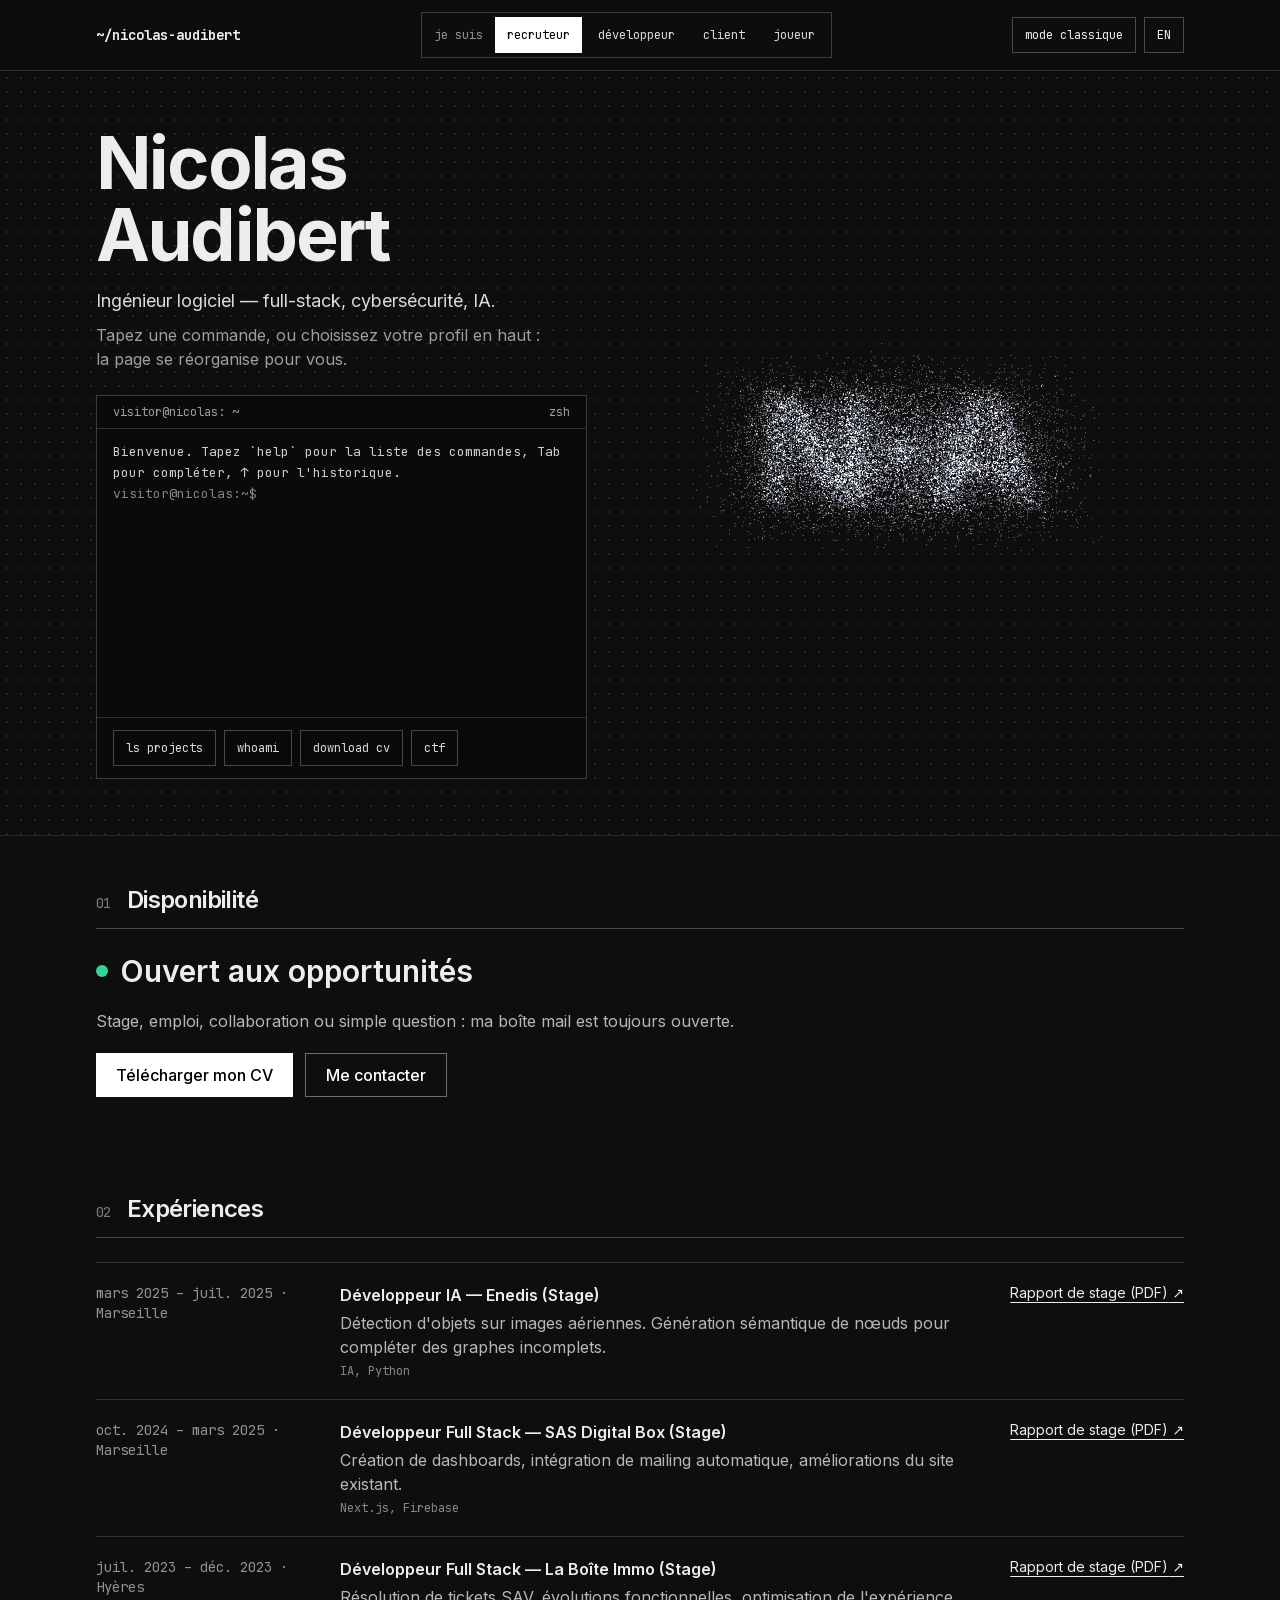
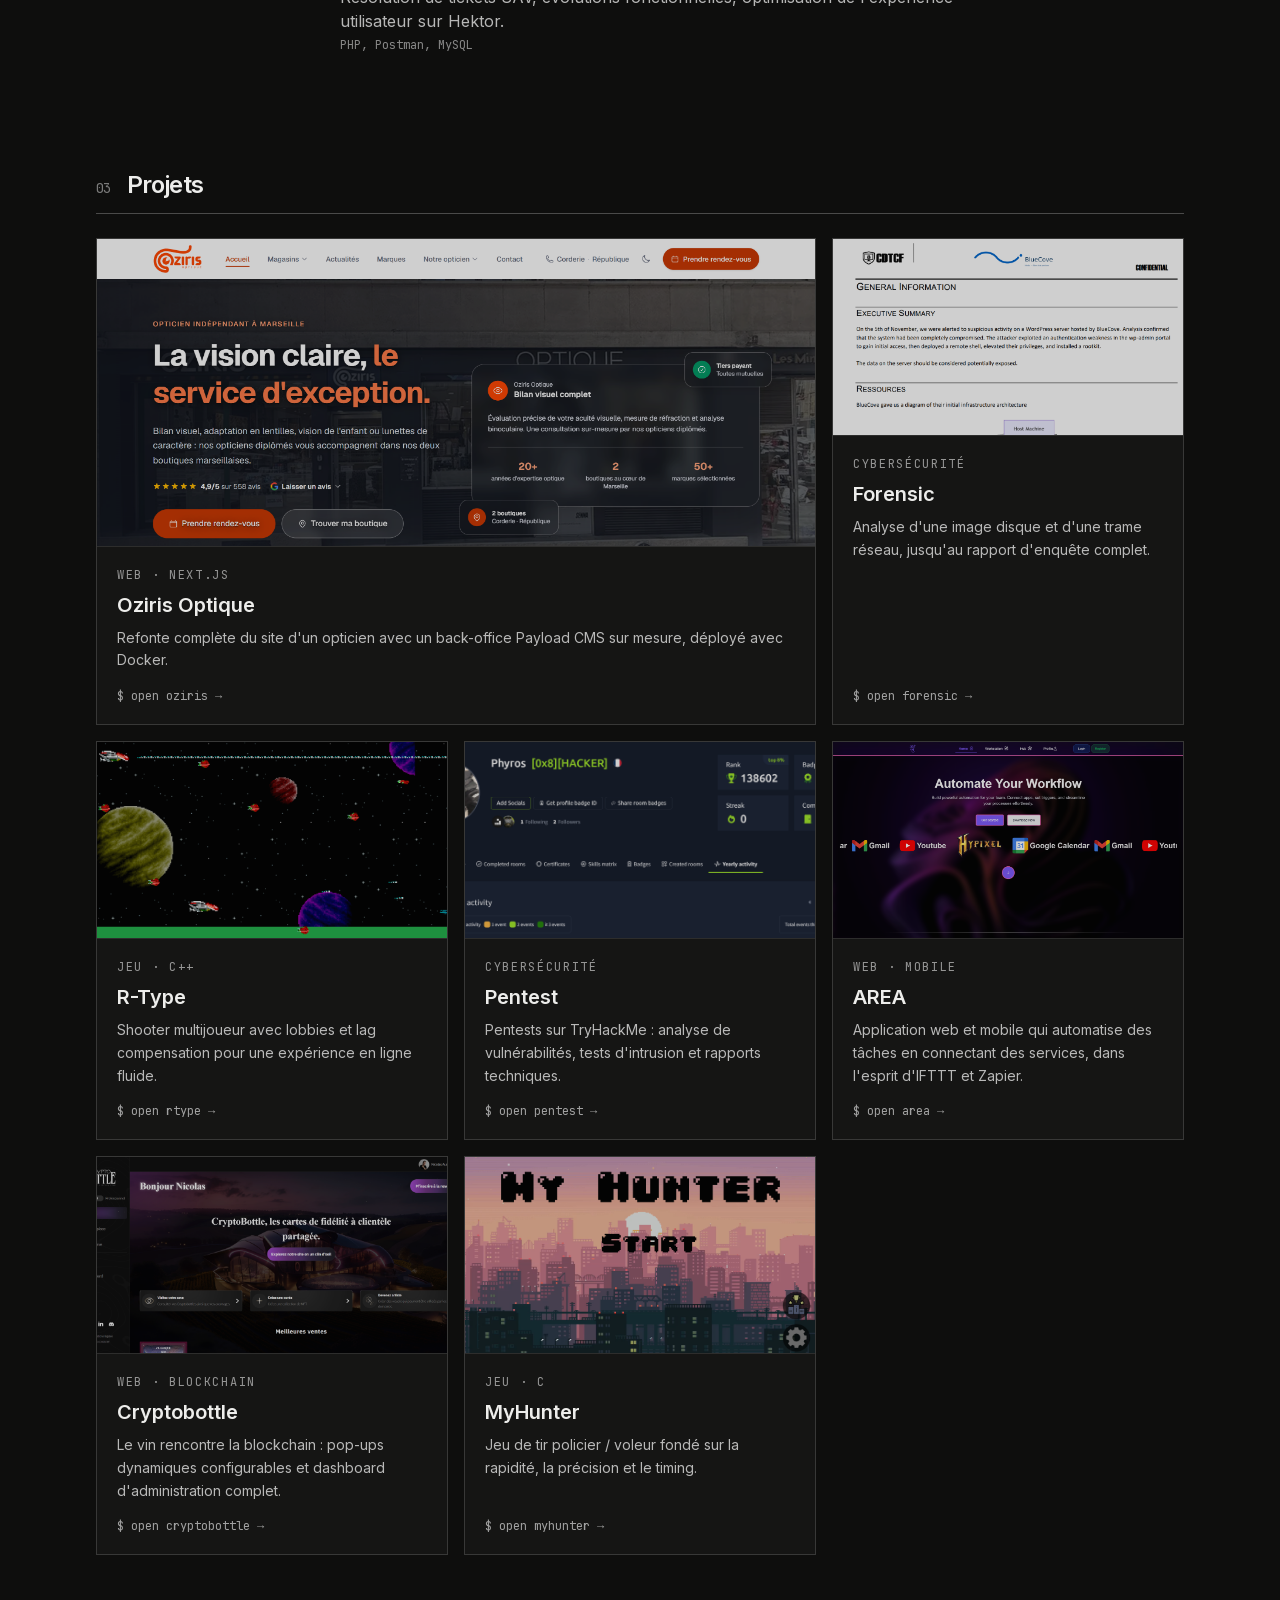
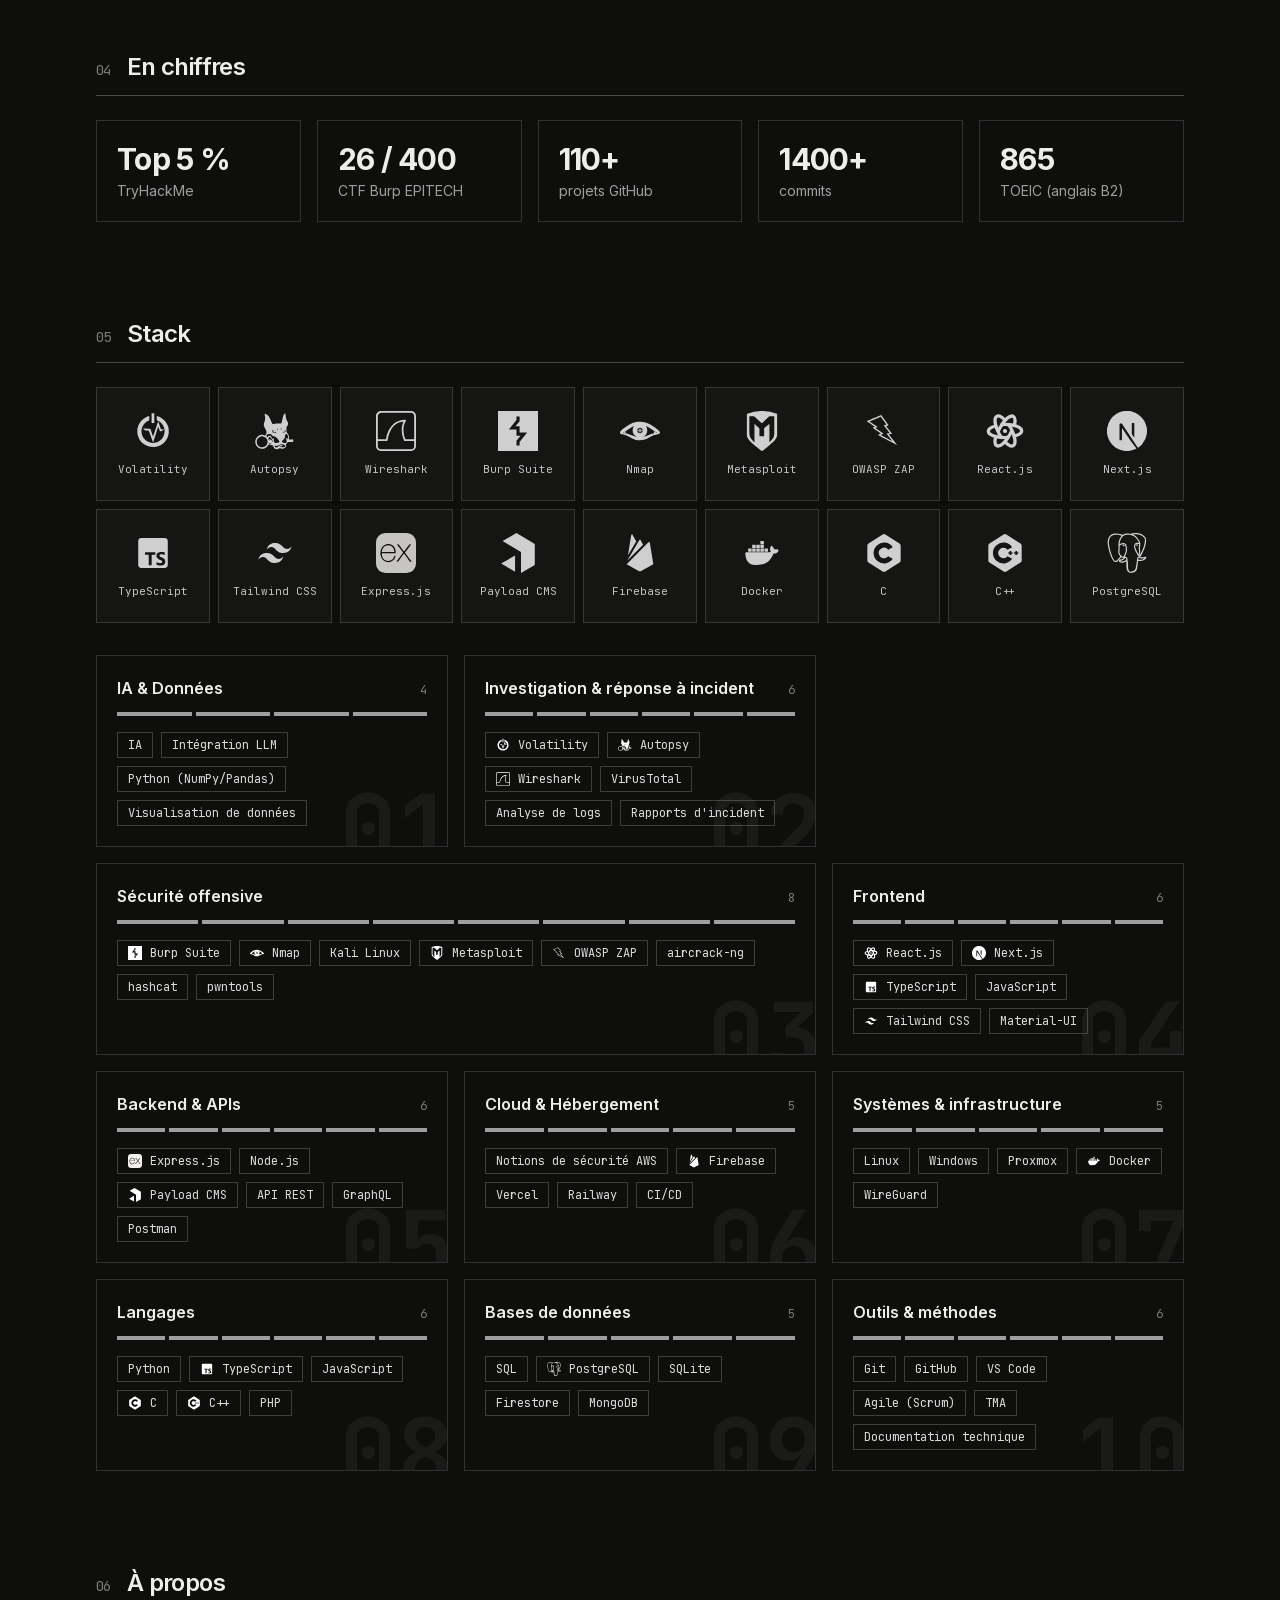
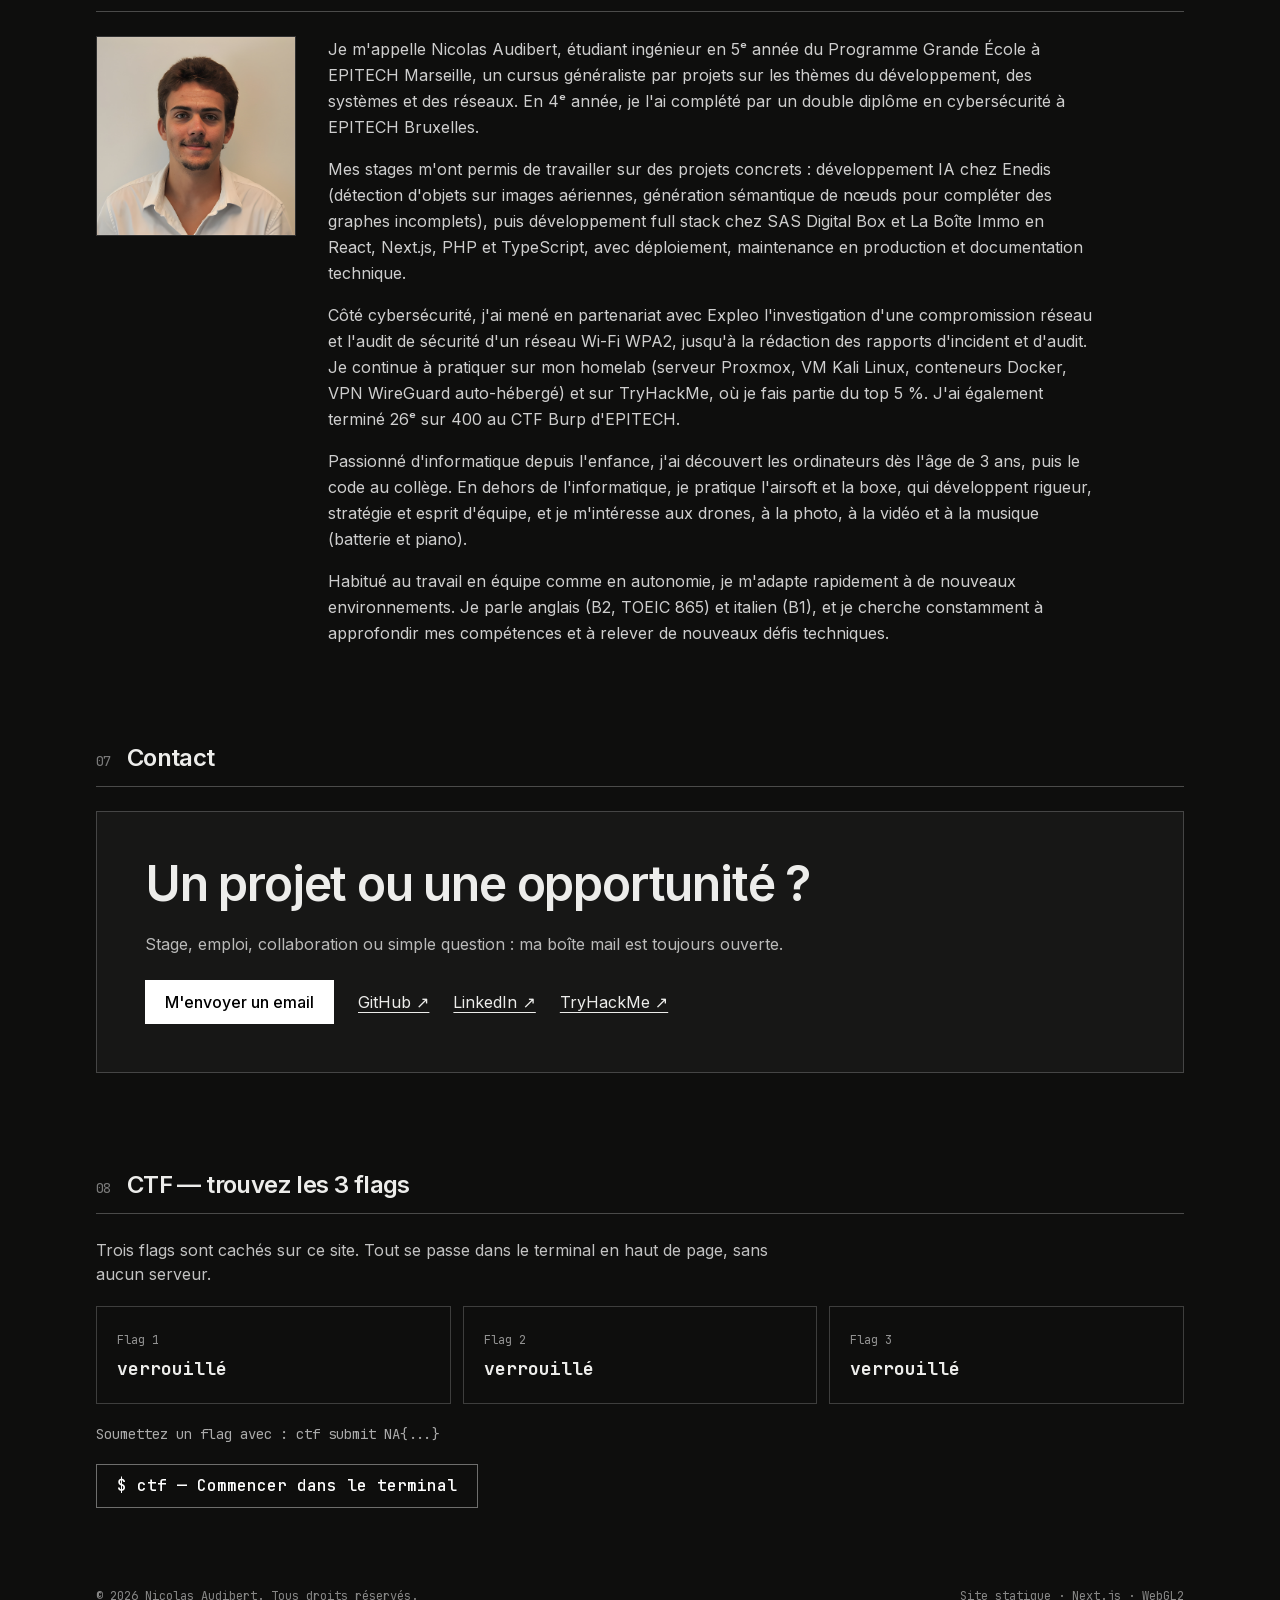
==== commit 08d4d130: "Deploy from source repo" ====
--- a/index.html
+++ b/index.html
@@ -1 +1 @@
-<!DOCTYPE html><html lang="en"><head><meta charSet="utf-8"/><meta name="viewport" content="width=device-width, initial-scale=1"/><link rel="preload" href="/_next/static/media/22a5144ee8d83bca-s.p.woff2" as="font" crossorigin="" type="font/woff2"/><link rel="preload" href="/_next/static/media/7d4881bb7e1bf84d-s.p.woff2" as="font" crossorigin="" type="font/woff2"/><link rel="stylesheet" href="/_next/static/css/15730e9f7c5c55ef.css" data-precedence="next"/><link rel="stylesheet" href="/_next/static/css/381b13bd01fc6336.css" data-precedence="next"/><link rel="preload" as="script" fetchPriority="low" href="/_next/static/chunks/webpack-64391e164efa779c.js"/><script src="/_next/static/chunks/4bd1b696-c6432efad49fa24f.js" async=""></script><script src="/_next/static/chunks/517-6e56b3bed92b1172.js" async=""></script><script src="/_next/static/chunks/main-app-8dcd89776c544c3c.js" async=""></script><script src="/_next/static/chunks/565-9bc36c32321d4e80.js" async=""></script><script src="/_next/static/chunks/173-47b518b1eb283ab5.js" async=""></script><script src="/_next/static/chunks/510-d76f921755a4386a.js" async=""></script><script src="/_next/static/chunks/app/(standardLayout)/layout-d6eeb460e584a3b6.js" async=""></script><script src="/_next/static/chunks/app/(standardLayout)/page-cfbe38fea8c308ab.js" async=""></script><meta name="next-size-adjust" content=""/><title>Nicolas Audibert - Portfolio</title><meta name="description" content="Welcome to the portfolio of Nicolas Audibert,     a passionate developer showcasing projects,     skills, and experience in web development     and software engineering."/><link rel="icon" href="/icon.svg?657d18d31e12e3dd" type="image/svg+xml" sizes="any"/><script src="/_next/static/chunks/polyfills-42372ed130431b0a.js" noModule=""></script></head><body class="__variable_8eaea4 __variable_8c25df antialiased"><main class="relative min-h-screen bg-black text-white overflow-hidden"><div class="pointer-events-none absolute inset-0 bg-soft-grid opacity-25"></div><div class="pointer-events-none absolute inset-0 bg-soft-radial opacity-80"></div><div class="w-full h-full"><header class="sticky w-full bg-black/80 backdrop-blur top-0 z-50 border-b border-white/30"><div class="max-w-6xl mx-auto px-6 py-3 flex items-center justify-between h-14"><div class="flex flex-row items-center gap-4"><a href="/"><img alt="Nicolas_Audibert_logo" loading="lazy" width="30" height="30" decoding="async" data-nimg="1" class="dark:invert" style="color:transparent" src="/icons/Nicolas_Audibert_logo.svg"/></a><a class="h2-inter text-xl font-semibold text-white" href="/">Nicolas Audibert</a></div><nav class="hidden md:flex items-center gap-4 text-sm text-gray-200"><a class="h3-inter text-sm smooth-underline border-b-2 pb-1 transition-colors border-white text-white" href="/">Home</a><a class="h3-inter text-sm smooth-underline border-b-2 pb-1 transition-colors border-transparent" href="/about/">About me</a><a class="h3-inter text-sm smooth-underline border-b-2 pb-1 transition-colors border-transparent" href="/skills/">Skills</a><a class="h3-inter text-sm smooth-underline border-b-2 pb-1 transition-colors border-transparent" href="/projects/">Projects</a><button type="button" aria-label="Change language" class="ml-2 px-3 py-1 text-xs font-semibold rounded-full border border-white/30 text-white hover:bg-white/10 transition-colors">EN</button></nav><button class="md:hidden flex flex-col gap-1.5 cursor-pointer " aria-label="Toggle menu"><span class="w-6 h-0.5 bg-white transition-all "></span><span class="w-6 h-0.5 bg-white transition-all "></span><span class="w-6 h-0.5 bg-white transition-all "></span></button></div></header><div class="w-full h-full flex flex-col items-center pb-8"><section class="flex flex-col w-full p-4 md:p-8 justify-center items-center gap-6"><h1 class="h1-inter text-center">Nicolas Audibert</h1><div class="flex flex-row gap-2 md:gap-4"><h2 class="h2-inter relative pb-1 smooth-underline">Full-stack</h2><h2 class="h2-inter ">•</h2><h2 class="h2-inter relative pb-1 smooth-underline">AI</h2><h2 class="h2-inter ">•</h2><h2 class="h2-inter relative pb-1 smooth-underline">Software</h2></div><h3 class="h3-inter text-gray-500 w-full md:w-1/2 text-center">Building reliable systems and web applications, solving problems and learning new technologies.</h3></section><div class="flex flex-wrap justify-center gap-4 p-4"><a href="/projects/" class=" relative overflow-hidden cursor-pointer px-6 py-2 md:px-8 md:py-4 text-[18px] font-medium rounded-md bg-white border-2 border-white hover:text-white text-black h2-inter before:content-[&#x27;&#x27;] before:absolute before:left-1/2 before:top-1/2 before:w-[8%] before:h-[500%] before:-translate-x-1/2 before:-translate-y-1/2 before:-rotate-60 before:bg-[var(--lightgray)] before:transition-all before:duration-300 before:ease-linear hover:before:-rotate-90 hover:before:w-full hover:before:bg-black/80 active:before:bg-[#444444] "><span class="relative z-10">See my projects</span></a><a href="/files/CV_Nicolas_Audibert_2026.pdf" class=" relative overflow-hidden cursor-pointer px-6 py-2 md:px-8 md:py-4 text-[18px] font-medium rounded-md bg-transparent text-white border-2 border-white hover:text-black h2-inter before:content-[&#x27;&#x27;] before:absolute before:left-1/2 before:top-1/2 before:w-[8%] before:h-[500%] before:-translate-x-1/2 before:-translate-y-1/2 before:-rotate-60 before:bg-[var(--lightgray)] before:transition-all before:duration-300 before:ease-linear hover:before:-rotate-90 hover:before:w-full hover:before:bg-white/80 active:before:bg-[#a5a5a5] "><span class="relative z-10">Download CV</span></a></div><div class="flex items-center marquee py-10 overflow-hidden w-full relative"><div class="track flex gap-4 cursor-grab select-none active:cursor-grabbing"><div class="flex-shrink-0 h-full px-4 py-2 rounded-full text-sm text-white whitespace-nowrap smooth-hover-box"><p class="h3-inter text-sm font-normal pointer-events-none">AI</p></div><div class="flex-shrink-0 h-full px-4 py-2 rounded-full text-sm text-white whitespace-nowrap smooth-hover-box"><p class="h3-inter text-sm font-normal pointer-events-none">Nmap</p></div><div class="flex-shrink-0 h-full px-4 py-2 rounded-full text-sm text-white whitespace-nowrap smooth-hover-box"><p class="h3-inter text-sm font-normal pointer-events-none">Burp Suite</p></div><div class="flex-shrink-0 h-full px-4 py-2 rounded-full text-sm text-white whitespace-nowrap smooth-hover-box"><p class="h3-inter text-sm font-normal pointer-events-none">Tailwind CSS</p></div><div class="flex-shrink-0 h-full px-4 py-2 rounded-full text-sm text-white whitespace-nowrap smooth-hover-box"><p class="h3-inter text-sm font-normal pointer-events-none">Next.js</p></div><div class="flex-shrink-0 h-full px-4 py-2 rounded-full text-sm text-white whitespace-nowrap smooth-hover-box"><p class="h3-inter text-sm font-normal pointer-events-none">Firebase</p></div><div class="flex-shrink-0 h-full px-4 py-2 rounded-full text-sm text-white whitespace-nowrap smooth-hover-box"><p class="h3-inter text-sm font-normal pointer-events-none">Vercel</p></div><div class="flex-shrink-0 h-full px-4 py-2 rounded-full text-sm text-white whitespace-nowrap smooth-hover-box"><p class="h3-inter text-sm font-normal pointer-events-none">TypeScript</p></div><div class="flex-shrink-0 h-full px-4 py-2 rounded-full text-sm text-white whitespace-nowrap smooth-hover-box"><p class="h3-inter text-sm font-normal pointer-events-none">JavaScript</p></div><div class="flex-shrink-0 h-full px-4 py-2 rounded-full text-sm text-white whitespace-nowrap smooth-hover-box"><p class="h3-inter text-sm font-normal pointer-events-none">GitHub</p></div><div class="flex-shrink-0 h-full px-4 py-2 rounded-full text-sm text-white whitespace-nowrap smooth-hover-box"><p class="h3-inter text-sm font-normal pointer-events-none">Microsoft Office</p></div><div class="flex-shrink-0 h-full px-4 py-2 rounded-full text-sm text-white whitespace-nowrap smooth-hover-box"><p class="h3-inter text-sm font-normal pointer-events-none">Linux</p></div><div class="flex-shrink-0 h-full px-4 py-2 rounded-full text-sm text-white whitespace-nowrap smooth-hover-box"><p class="h3-inter text-sm font-normal pointer-events-none">Windows</p></div><div class="flex-shrink-0 h-full px-4 py-2 rounded-full text-sm text-white whitespace-nowrap smooth-hover-box"><p class="h3-inter text-sm font-normal pointer-events-none">VS Code</p></div><div class="flex-shrink-0 h-full px-4 py-2 rounded-full text-sm text-white whitespace-nowrap smooth-hover-box"><p class="h3-inter text-sm font-normal pointer-events-none">Express.js</p></div><div class="flex-shrink-0 h-full px-4 py-2 rounded-full text-sm text-white whitespace-nowrap smooth-hover-box"><p class="h3-inter text-sm font-normal pointer-events-none">React.js</p></div><div class="flex-shrink-0 h-full px-4 py-2 rounded-full text-sm text-white whitespace-nowrap smooth-hover-box"><p class="h3-inter text-sm font-normal pointer-events-none">Postman</p></div><div class="flex-shrink-0 h-full px-4 py-2 rounded-full text-sm text-white whitespace-nowrap smooth-hover-box"><p class="h3-inter text-sm font-normal pointer-events-none">C++</p></div><div class="flex-shrink-0 h-full px-4 py-2 rounded-full text-sm text-white whitespace-nowrap smooth-hover-box"><p class="h3-inter text-sm font-normal pointer-events-none">C</p></div><div class="flex-shrink-0 h-full px-4 py-2 rounded-full text-sm text-white whitespace-nowrap smooth-hover-box"><p class="h3-inter text-sm font-normal pointer-events-none">PHP</p></div><div class="flex-shrink-0 h-full px-4 py-2 rounded-full text-sm text-white whitespace-nowrap smooth-hover-box"><p class="h3-inter text-sm font-normal pointer-events-none">Python</p></div><div class="flex-shrink-0 h-full px-4 py-2 rounded-full text-sm text-white whitespace-nowrap smooth-hover-box"><p class="h3-inter text-sm font-normal pointer-events-none">SQL</p></div><div class="flex-shrink-0 h-full px-4 py-2 rounded-full text-sm text-white whitespace-nowrap smooth-hover-box"><p class="h3-inter text-sm font-normal pointer-events-none">AI</p></div><div class="flex-shrink-0 h-full px-4 py-2 rounded-full text-sm text-white whitespace-nowrap smooth-hover-box"><p class="h3-inter text-sm font-normal pointer-events-none">Nmap</p></div><div class="flex-shrink-0 h-full px-4 py-2 rounded-full text-sm text-white whitespace-nowrap smooth-hover-box"><p class="h3-inter text-sm font-normal pointer-events-none">Burp Suite</p></div><div class="flex-shrink-0 h-full px-4 py-2 rounded-full text-sm text-white whitespace-nowrap smooth-hover-box"><p class="h3-inter text-sm font-normal pointer-events-none">Tailwind CSS</p></div><div class="flex-shrink-0 h-full px-4 py-2 rounded-full text-sm text-white whitespace-nowrap smooth-hover-box"><p class="h3-inter text-sm font-normal pointer-events-none">Next.js</p></div><div class="flex-shrink-0 h-full px-4 py-2 rounded-full text-sm text-white whitespace-nowrap smooth-hover-box"><p class="h3-inter text-sm font-normal pointer-events-none">Firebase</p></div><div class="flex-shrink-0 h-full px-4 py-2 rounded-full text-sm text-white whitespace-nowrap smooth-hover-box"><p class="h3-inter text-sm font-normal pointer-events-none">Vercel</p></div><div class="flex-shrink-0 h-full px-4 py-2 rounded-full text-sm text-white whitespace-nowrap smooth-hover-box"><p class="h3-inter text-sm font-normal pointer-events-none">TypeScript</p></div><div class="flex-shrink-0 h-full px-4 py-2 rounded-full text-sm text-white whitespace-nowrap smooth-hover-box"><p class="h3-inter text-sm font-normal pointer-events-none">JavaScript</p></div><div class="flex-shrink-0 h-full px-4 py-2 rounded-full text-sm text-white whitespace-nowrap smooth-hover-box"><p class="h3-inter text-sm font-normal pointer-events-none">GitHub</p></div><div class="flex-shrink-0 h-full px-4 py-2 rounded-full text-sm text-white whitespace-nowrap smooth-hover-box"><p class="h3-inter text-sm font-normal pointer-events-none">Microsoft Office</p></div><div class="flex-shrink-0 h-full px-4 py-2 rounded-full text-sm text-white whitespace-nowrap smooth-hover-box"><p class="h3-inter text-sm font-normal pointer-events-none">Linux</p></div><div class="flex-shrink-0 h-full px-4 py-2 rounded-full text-sm text-white whitespace-nowrap smooth-hover-box"><p class="h3-inter text-sm font-normal pointer-events-none">Windows</p></div><div class="flex-shrink-0 h-full px-4 py-2 rounded-full text-sm text-white whitespace-nowrap smooth-hover-box"><p class="h3-inter text-sm font-normal pointer-events-none">VS Code</p></div><div class="flex-shrink-0 h-full px-4 py-2 rounded-full text-sm text-white whitespace-nowrap smooth-hover-box"><p class="h3-inter text-sm font-normal pointer-events-none">Express.js</p></div><div class="flex-shrink-0 h-full px-4 py-2 rounded-full text-sm text-white whitespace-nowrap smooth-hover-box"><p class="h3-inter text-sm font-normal pointer-events-none">React.js</p></div><div class="flex-shrink-0 h-full px-4 py-2 rounded-full text-sm text-white whitespace-nowrap smooth-hover-box"><p class="h3-inter text-sm font-normal pointer-events-none">Postman</p></div><div class="flex-shrink-0 h-full px-4 py-2 rounded-full text-sm text-white whitespace-nowrap smooth-hover-box"><p class="h3-inter text-sm font-normal pointer-events-none">C++</p></div><div class="flex-shrink-0 h-full px-4 py-2 rounded-full text-sm text-white whitespace-nowrap smooth-hover-box"><p class="h3-inter text-sm font-normal pointer-events-none">C</p></div><div class="flex-shrink-0 h-full px-4 py-2 rounded-full text-sm text-white whitespace-nowrap smooth-hover-box"><p class="h3-inter text-sm font-normal pointer-events-none">PHP</p></div><div class="flex-shrink-0 h-full px-4 py-2 rounded-full text-sm text-white whitespace-nowrap smooth-hover-box"><p class="h3-inter text-sm font-normal pointer-events-none">Python</p></div><div class="flex-shrink-0 h-full px-4 py-2 rounded-full text-sm text-white whitespace-nowrap smooth-hover-box"><p class="h3-inter text-sm font-normal pointer-events-none">SQL</p></div><div class="flex-shrink-0 h-full px-4 py-2 rounded-full text-sm text-white whitespace-nowrap smooth-hover-box"><p class="h3-inter text-sm font-normal pointer-events-none">AI</p></div><div class="flex-shrink-0 h-full px-4 py-2 rounded-full text-sm text-white whitespace-nowrap smooth-hover-box"><p class="h3-inter text-sm font-normal pointer-events-none">Nmap</p></div><div class="flex-shrink-0 h-full px-4 py-2 rounded-full text-sm text-white whitespace-nowrap smooth-hover-box"><p class="h3-inter text-sm font-normal pointer-events-none">Burp Suite</p></div><div class="flex-shrink-0 h-full px-4 py-2 rounded-full text-sm text-white whitespace-nowrap smooth-hover-box"><p class="h3-inter text-sm font-normal pointer-events-none">Tailwind CSS</p></div><div class="flex-shrink-0 h-full px-4 py-2 rounded-full text-sm text-white whitespace-nowrap smooth-hover-box"><p class="h3-inter text-sm font-normal pointer-events-none">Next.js</p></div><div class="flex-shrink-0 h-full px-4 py-2 rounded-full text-sm text-white whitespace-nowrap smooth-hover-box"><p class="h3-inter text-sm font-normal pointer-events-none">Firebase</p></div><div class="flex-shrink-0 h-full px-4 py-2 rounded-full text-sm text-white whitespace-nowrap smooth-hover-box"><p class="h3-inter text-sm font-normal pointer-events-none">Vercel</p></div><div class="flex-shrink-0 h-full px-4 py-2 rounded-full text-sm text-white whitespace-nowrap smooth-hover-box"><p class="h3-inter text-sm font-normal pointer-events-none">TypeScript</p></div><div class="flex-shrink-0 h-full px-4 py-2 rounded-full text-sm text-white whitespace-nowrap smooth-hover-box"><p class="h3-inter text-sm font-normal pointer-events-none">JavaScript</p></div><div class="flex-shrink-0 h-full px-4 py-2 rounded-full text-sm text-white whitespace-nowrap smooth-hover-box"><p class="h3-inter text-sm font-normal pointer-events-none">GitHub</p></div><div class="flex-shrink-0 h-full px-4 py-2 rounded-full text-sm text-white whitespace-nowrap smooth-hover-box"><p class="h3-inter text-sm font-normal pointer-events-none">Microsoft Office</p></div><div class="flex-shrink-0 h-full px-4 py-2 rounded-full text-sm text-white whitespace-nowrap smooth-hover-box"><p class="h3-inter text-sm font-normal pointer-events-none">Linux</p></div><div class="flex-shrink-0 h-full px-4 py-2 rounded-full text-sm text-white whitespace-nowrap smooth-hover-box"><p class="h3-inter text-sm font-normal pointer-events-none">Windows</p></div><div class="flex-shrink-0 h-full px-4 py-2 rounded-full text-sm text-white whitespace-nowrap smooth-hover-box"><p class="h3-inter text-sm font-normal pointer-events-none">VS Code</p></div><div class="flex-shrink-0 h-full px-4 py-2 rounded-full text-sm text-white whitespace-nowrap smooth-hover-box"><p class="h3-inter text-sm font-normal pointer-events-none">Express.js</p></div><div class="flex-shrink-0 h-full px-4 py-2 rounded-full text-sm text-white whitespace-nowrap smooth-hover-box"><p class="h3-inter text-sm font-normal pointer-events-none">React.js</p></div><div class="flex-shrink-0 h-full px-4 py-2 rounded-full text-sm text-white whitespace-nowrap smooth-hover-box"><p class="h3-inter text-sm font-normal pointer-events-none">Postman</p></div><div class="flex-shrink-0 h-full px-4 py-2 rounded-full text-sm text-white whitespace-nowrap smooth-hover-box"><p class="h3-inter text-sm font-normal pointer-events-none">C++</p></div><div class="flex-shrink-0 h-full px-4 py-2 rounded-full text-sm text-white whitespace-nowrap smooth-hover-box"><p class="h3-inter text-sm font-normal pointer-events-none">C</p></div><div class="flex-shrink-0 h-full px-4 py-2 rounded-full text-sm text-white whitespace-nowrap smooth-hover-box"><p class="h3-inter text-sm font-normal pointer-events-none">PHP</p></div><div class="flex-shrink-0 h-full px-4 py-2 rounded-full text-sm text-white whitespace-nowrap smooth-hover-box"><p class="h3-inter text-sm font-normal pointer-events-none">Python</p></div><div class="flex-shrink-0 h-full px-4 py-2 rounded-full text-sm text-white whitespace-nowrap smooth-hover-box"><p class="h3-inter text-sm font-normal pointer-events-none">SQL</p></div><div class="flex-shrink-0 h-full px-4 py-2 rounded-full text-sm text-white whitespace-nowrap smooth-hover-box"><p class="h3-inter text-sm font-normal pointer-events-none">AI</p></div><div class="flex-shrink-0 h-full px-4 py-2 rounded-full text-sm text-white whitespace-nowrap smooth-hover-box"><p class="h3-inter text-sm font-normal pointer-events-none">Nmap</p></div><div class="flex-shrink-0 h-full px-4 py-2 rounded-full text-sm text-white whitespace-nowrap smooth-hover-box"><p class="h3-inter text-sm font-normal pointer-events-none">Burp Suite</p></div><div class="flex-shrink-0 h-full px-4 py-2 rounded-full text-sm text-white whitespace-nowrap smooth-hover-box"><p class="h3-inter text-sm font-normal pointer-events-none">Tailwind CSS</p></div><div class="flex-shrink-0 h-full px-4 py-2 rounded-full text-sm text-white whitespace-nowrap smooth-hover-box"><p class="h3-inter text-sm font-normal pointer-events-none">Next.js</p></div><div class="flex-shrink-0 h-full px-4 py-2 rounded-full text-sm text-white whitespace-nowrap smooth-hover-box"><p class="h3-inter text-sm font-normal pointer-events-none">Firebase</p></div><div class="flex-shrink-0 h-full px-4 py-2 rounded-full text-sm text-white whitespace-nowrap smooth-hover-box"><p class="h3-inter text-sm font-normal pointer-events-none">Vercel</p></div><div class="flex-shrink-0 h-full px-4 py-2 rounded-full text-sm text-white whitespace-nowrap smooth-hover-box"><p class="h3-inter text-sm font-normal pointer-events-none">TypeScript</p></div><div class="flex-shrink-0 h-full px-4 py-2 rounded-full text-sm text-white whitespace-nowrap smooth-hover-box"><p class="h3-inter text-sm font-normal pointer-events-none">JavaScript</p></div><div class="flex-shrink-0 h-full px-4 py-2 rounded-full text-sm text-white whitespace-nowrap smooth-hover-box"><p class="h3-inter text-sm font-normal pointer-events-none">GitHub</p></div><div class="flex-shrink-0 h-full px-4 py-2 rounded-full text-sm text-white whitespace-nowrap smooth-hover-box"><p class="h3-inter text-sm font-normal pointer-events-none">Microsoft Office</p></div><div class="flex-shrink-0 h-full px-4 py-2 rounded-full text-sm text-white whitespace-nowrap smooth-hover-box"><p class="h3-inter text-sm font-normal pointer-events-none">Linux</p></div><div class="flex-shrink-0 h-full px-4 py-2 rounded-full text-sm text-white whitespace-nowrap smooth-hover-box"><p class="h3-inter text-sm font-normal pointer-events-none">Windows</p></div><div class="flex-shrink-0 h-full px-4 py-2 rounded-full text-sm text-white whitespace-nowrap smooth-hover-box"><p class="h3-inter text-sm font-normal pointer-events-none">VS Code</p></div><div class="flex-shrink-0 h-full px-4 py-2 rounded-full text-sm text-white whitespace-nowrap smooth-hover-box"><p class="h3-inter text-sm font-normal pointer-events-none">Express.js</p></div><div class="flex-shrink-0 h-full px-4 py-2 rounded-full text-sm text-white whitespace-nowrap smooth-hover-box"><p class="h3-inter text-sm font-normal pointer-events-none">React.js</p></div><div class="flex-shrink-0 h-full px-4 py-2 rounded-full text-sm text-white whitespace-nowrap smooth-hover-box"><p class="h3-inter text-sm font-normal pointer-events-none">Postman</p></div><div class="flex-shrink-0 h-full px-4 py-2 rounded-full text-sm text-white whitespace-nowrap smooth-hover-box"><p class="h3-inter text-sm font-normal pointer-events-none">C++</p></div><div class="flex-shrink-0 h-full px-4 py-2 rounded-full text-sm text-white whitespace-nowrap smooth-hover-box"><p class="h3-inter text-sm font-normal pointer-events-none">C</p></div><div class="flex-shrink-0 h-full px-4 py-2 rounded-full text-sm text-white whitespace-nowrap smooth-hover-box"><p class="h3-inter text-sm font-normal pointer-events-none">PHP</p></div><div class="flex-shrink-0 h-full px-4 py-2 rounded-full text-sm text-white whitespace-nowrap smooth-hover-box"><p class="h3-inter text-sm font-normal pointer-events-none">Python</p></div><div class="flex-shrink-0 h-full px-4 py-2 rounded-full text-sm text-white whitespace-nowrap smooth-hover-box"><p class="h3-inter text-sm font-normal pointer-events-none">SQL</p></div><div class="flex-shrink-0 h-full px-4 py-2 rounded-full text-sm text-white whitespace-nowrap smooth-hover-box"><p class="h3-inter text-sm font-normal pointer-events-none">AI</p></div><div class="flex-shrink-0 h-full px-4 py-2 rounded-full text-sm text-white whitespace-nowrap smooth-hover-box"><p class="h3-inter text-sm font-normal pointer-events-none">Nmap</p></div><div class="flex-shrink-0 h-full px-4 py-2 rounded-full text-sm text-white whitespace-nowrap smooth-hover-box"><p class="h3-inter text-sm font-normal pointer-events-none">Burp Suite</p></div><div class="flex-shrink-0 h-full px-4 py-2 rounded-full text-sm text-white whitespace-nowrap smooth-hover-box"><p class="h3-inter text-sm font-normal pointer-events-none">Tailwind CSS</p></div><div class="flex-shrink-0 h-full px-4 py-2 rounded-full text-sm text-white whitespace-nowrap smooth-hover-box"><p class="h3-inter text-sm font-normal pointer-events-none">Next.js</p></div><div class="flex-shrink-0 h-full px-4 py-2 rounded-full text-sm text-white whitespace-nowrap smooth-hover-box"><p class="h3-inter text-sm font-normal pointer-events-none">Firebase</p></div><div class="flex-shrink-0 h-full px-4 py-2 rounded-full text-sm text-white whitespace-nowrap smooth-hover-box"><p class="h3-inter text-sm font-normal pointer-events-none">Vercel</p></div><div class="flex-shrink-0 h-full px-4 py-2 rounded-full text-sm text-white whitespace-nowrap smooth-hover-box"><p class="h3-inter text-sm font-normal pointer-events-none">TypeScript</p></div><div class="flex-shrink-0 h-full px-4 py-2 rounded-full text-sm text-white whitespace-nowrap smooth-hover-box"><p class="h3-inter text-sm font-normal pointer-events-none">JavaScript</p></div><div class="flex-shrink-0 h-full px-4 py-2 rounded-full text-sm text-white whitespace-nowrap smooth-hover-box"><p class="h3-inter text-sm font-normal pointer-events-none">GitHub</p></div><div class="flex-shrink-0 h-full px-4 py-2 rounded-full text-sm text-white whitespace-nowrap smooth-hover-box"><p class="h3-inter text-sm font-normal pointer-events-none">Microsoft Office</p></div><div class="flex-shrink-0 h-full px-4 py-2 rounded-full text-sm text-white whitespace-nowrap smooth-hover-box"><p class="h3-inter text-sm font-normal pointer-events-none">Linux</p></div><div class="flex-shrink-0 h-full px-4 py-2 rounded-full text-sm text-white whitespace-nowrap smooth-hover-box"><p class="h3-inter text-sm font-normal pointer-events-none">Windows</p></div><div class="flex-shrink-0 h-full px-4 py-2 rounded-full text-sm text-white whitespace-nowrap smooth-hover-box"><p class="h3-inter text-sm font-normal pointer-events-none">VS Code</p></div><div class="flex-shrink-0 h-full px-4 py-2 rounded-full text-sm text-white whitespace-nowrap smooth-hover-box"><p class="h3-inter text-sm font-normal pointer-events-none">Express.js</p></div><div class="flex-shrink-0 h-full px-4 py-2 rounded-full text-sm text-white whitespace-nowrap smooth-hover-box"><p class="h3-inter text-sm font-normal pointer-events-none">React.js</p></div><div class="flex-shrink-0 h-full px-4 py-2 rounded-full text-sm text-white whitespace-nowrap smooth-hover-box"><p class="h3-inter text-sm font-normal pointer-events-none">Postman</p></div><div class="flex-shrink-0 h-full px-4 py-2 rounded-full text-sm text-white whitespace-nowrap smooth-hover-box"><p class="h3-inter text-sm font-normal pointer-events-none">C++</p></div><div class="flex-shrink-0 h-full px-4 py-2 rounded-full text-sm text-white whitespace-nowrap smooth-hover-box"><p class="h3-inter text-sm font-normal pointer-events-none">C</p></div><div class="flex-shrink-0 h-full px-4 py-2 rounded-full text-sm text-white whitespace-nowrap smooth-hover-box"><p class="h3-inter text-sm font-normal pointer-events-none">PHP</p></div><div class="flex-shrink-0 h-full px-4 py-2 rounded-full text-sm text-white whitespace-nowrap smooth-hover-box"><p class="h3-inter text-sm font-normal pointer-events-none">Python</p></div><div class="flex-shrink-0 h-full px-4 py-2 rounded-full text-sm text-white whitespace-nowrap smooth-hover-box"><p class="h3-inter text-sm font-normal pointer-events-none">SQL</p></div><div class="flex-shrink-0 h-full px-4 py-2 rounded-full text-sm text-white whitespace-nowrap smooth-hover-box"><p class="h3-inter text-sm font-normal pointer-events-none">AI</p></div><div class="flex-shrink-0 h-full px-4 py-2 rounded-full text-sm text-white whitespace-nowrap smooth-hover-box"><p class="h3-inter text-sm font-normal pointer-events-none">Nmap</p></div><div class="flex-shrink-0 h-full px-4 py-2 rounded-full text-sm text-white whitespace-nowrap smooth-hover-box"><p class="h3-inter text-sm font-normal pointer-events-none">Burp Suite</p></div><div class="flex-shrink-0 h-full px-4 py-2 rounded-full text-sm text-white whitespace-nowrap smooth-hover-box"><p class="h3-inter text-sm font-normal pointer-events-none">Tailwind CSS</p></div><div class="flex-shrink-0 h-full px-4 py-2 rounded-full text-sm text-white whitespace-nowrap smooth-hover-box"><p class="h3-inter text-sm font-normal pointer-events-none">Next.js</p></div><div class="flex-shrink-0 h-full px-4 py-2 rounded-full text-sm text-white whitespace-nowrap smooth-hover-box"><p class="h3-inter text-sm font-normal pointer-events-none">Firebase</p></div><div class="flex-shrink-0 h-full px-4 py-2 rounded-full text-sm text-white whitespace-nowrap smooth-hover-box"><p class="h3-inter text-sm font-normal pointer-events-none">Vercel</p></div><div class="flex-shrink-0 h-full px-4 py-2 rounded-full text-sm text-white whitespace-nowrap smooth-hover-box"><p class="h3-inter text-sm font-normal pointer-events-none">TypeScript</p></div><div class="flex-shrink-0 h-full px-4 py-2 rounded-full text-sm text-white whitespace-nowrap smooth-hover-box"><p class="h3-inter text-sm font-normal pointer-events-none">JavaScript</p></div><div class="flex-shrink-0 h-full px-4 py-2 rounded-full text-sm text-white whitespace-nowrap smooth-hover-box"><p class="h3-inter text-sm font-normal pointer-events-none">GitHub</p></div><div class="flex-shrink-0 h-full px-4 py-2 rounded-full text-sm text-white whitespace-nowrap smooth-hover-box"><p class="h3-inter text-sm font-normal pointer-events-none">Microsoft Office</p></div><div class="flex-shrink-0 h-full px-4 py-2 rounded-full text-sm text-white whitespace-nowrap smooth-hover-box"><p class="h3-inter text-sm font-normal pointer-events-none">Linux</p></div><div class="flex-shrink-0 h-full px-4 py-2 rounded-full text-sm text-white whitespace-nowrap smooth-hover-box"><p class="h3-inter text-sm font-normal pointer-events-none">Windows</p></div><div class="flex-shrink-0 h-full px-4 py-2 rounded-full text-sm text-white whitespace-nowrap smooth-hover-box"><p class="h3-inter text-sm font-normal pointer-events-none">VS Code</p></div><div class="flex-shrink-0 h-full px-4 py-2 rounded-full text-sm text-white whitespace-nowrap smooth-hover-box"><p class="h3-inter text-sm font-normal pointer-events-none">Express.js</p></div><div class="flex-shrink-0 h-full px-4 py-2 rounded-full text-sm text-white whitespace-nowrap smooth-hover-box"><p class="h3-inter text-sm font-normal pointer-events-none">React.js</p></div><div class="flex-shrink-0 h-full px-4 py-2 rounded-full text-sm text-white whitespace-nowrap smooth-hover-box"><p class="h3-inter text-sm font-normal pointer-events-none">Postman</p></div><div class="flex-shrink-0 h-full px-4 py-2 rounded-full text-sm text-white whitespace-nowrap smooth-hover-box"><p class="h3-inter text-sm font-normal pointer-events-none">C++</p></div><div class="flex-shrink-0 h-full px-4 py-2 rounded-full text-sm text-white whitespace-nowrap smooth-hover-box"><p class="h3-inter text-sm font-normal pointer-events-none">C</p></div><div class="flex-shrink-0 h-full px-4 py-2 rounded-full text-sm text-white whitespace-nowrap smooth-hover-box"><p class="h3-inter text-sm font-normal pointer-events-none">PHP</p></div><div class="flex-shrink-0 h-full px-4 py-2 rounded-full text-sm text-white whitespace-nowrap smooth-hover-box"><p class="h3-inter text-sm font-normal pointer-events-none">Python</p></div><div class="flex-shrink-0 h-full px-4 py-2 rounded-full text-sm text-white whitespace-nowrap smooth-hover-box"><p class="h3-inter text-sm font-normal pointer-events-none">SQL</p></div></div></div><div class="relative z-10 max-w-5xl mx-auto px-8 py-6"><div class="grid grid-cols-1 md:grid-cols-3 gap-6"><div class="group rounded-lg p-6 text-center smooth-hover-box"><img alt="GitHub Projects" loading="lazy" width="40" height="40" decoding="async" data-nimg="1" class="mx-auto mb-4 transition-transform duration-300 ease-out group-hover:scale-110" style="color:transparent" src="/icons/github.svg"/><div class="h2-inter text-4xl font-bold text-white mb-2 transition-colors duration-300 group-hover:text-white">110+</div><div class="h3-inter text-sm text-gray-400 transition-colors duration-300 group-hover:text-gray-300">GitHub Projects</div></div><div class="group rounded-lg p-6 text-center smooth-hover-box"><img alt="Commits" loading="lazy" width="40" height="40" decoding="async" data-nimg="1" class="mx-auto mb-4 transition-transform duration-300 ease-out group-hover:scale-110" style="color:transparent" src="/icons/commit.svg"/><div class="h2-inter text-4xl font-bold text-white mb-2 transition-colors duration-300 group-hover:text-white">1400+</div><div class="h3-inter text-sm text-gray-400 transition-colors duration-300 group-hover:text-gray-300">Commits</div></div><div class="group rounded-lg p-6 text-center smooth-hover-box"><img alt="Available via Email" loading="lazy" width="40" height="40" decoding="async" data-nimg="1" class="mx-auto mb-4 transition-transform duration-300 ease-out group-hover:scale-110" style="color:transparent" src="/icons/email.svg"/><div class="h2-inter text-4xl font-bold text-white mb-2 transition-colors duration-300 group-hover:text-white">24 / 7</div><div class="h3-inter text-sm text-gray-400 transition-colors duration-300 group-hover:text-gray-300">Available via Email</div></div></div></div><section class="relative z-10 w-full max-w-6xl mx-auto px-6 md:px-8 py-12 flex flex-col items-center gap-8"><div class="text-center flex flex-col gap-3"><h2 class="h2-inter">Featured projects</h2><p class="h3-inter text-gray-400">Web, cybersecurity, games: a glimpse of what I build.</p></div><div class="grid grid-cols-1 md:grid-cols-3 gap-6 w-full"><a class="group rounded-xl overflow-hidden smooth-hover-box flex flex-col" href="/projects/"><div class="relative aspect-video overflow-hidden border-b border-white/10"><img alt="Oziris Optique" loading="lazy" decoding="async" data-nimg="fill" class="object-cover object-top transition-transform duration-500 ease-out group-hover:scale-105" style="position:absolute;height:100%;width:100%;left:0;top:0;right:0;bottom:0;color:transparent" src="/photos/Oziris/Home.png"/></div><div class="p-5 flex flex-col gap-2 flex-1"><span class="p-inter text-xs uppercase tracking-widest text-gray-400">Web · Next.js</span><h3 class="p-inter text-xl font-semibold text-white">Oziris Optique</h3><p class="p-inter text-sm text-gray-300 leading-relaxed flex-1">Full redesign of an optician&#x27;s website with a custom Payload CMS back office, deployed with Docker.</p><span class="p-inter text-sm font-medium text-white mt-2">See my projects<!-- --> <span class="inline-block transition-transform duration-300 group-hover:translate-x-1">→</span></span></div></a><a class="group rounded-xl overflow-hidden smooth-hover-box flex flex-col" href="/projects/"><div class="relative aspect-video overflow-hidden border-b border-white/10"><img alt="Forensic" loading="lazy" decoding="async" data-nimg="fill" class="object-cover object-top transition-transform duration-500 ease-out group-hover:scale-105" style="position:absolute;height:100%;width:100%;left:0;top:0;right:0;bottom:0;color:transparent" src="/photos/Forensic/Attack_summary.png"/></div><div class="p-5 flex flex-col gap-2 flex-1"><span class="p-inter text-xs uppercase tracking-widest text-gray-400">Cybersecurity</span><h3 class="p-inter text-xl font-semibold text-white">Forensic</h3><p class="p-inter text-sm text-gray-300 leading-relaxed flex-1">Disk image and network trace analysis, up to the full investigation report.</p><span class="p-inter text-sm font-medium text-white mt-2">See my projects<!-- --> <span class="inline-block transition-transform duration-300 group-hover:translate-x-1">→</span></span></div></a><a class="group rounded-xl overflow-hidden smooth-hover-box flex flex-col" href="/projects/"><div class="relative aspect-video overflow-hidden border-b border-white/10"><img alt="RType" loading="lazy" decoding="async" data-nimg="fill" class="object-cover object-top transition-transform duration-500 ease-out group-hover:scale-105" style="position:absolute;height:100%;width:100%;left:0;top:0;right:0;bottom:0;color:transparent" src="/photos/Rtype/Gameplay.png"/></div><div class="p-5 flex flex-col gap-2 flex-1"><span class="p-inter text-xs uppercase tracking-widest text-gray-400">Game · C++</span><h3 class="p-inter text-xl font-semibold text-white">RType</h3><p class="p-inter text-sm text-gray-300 leading-relaxed flex-1">Multiplayer shooter with lobbies and lag compensation for a smooth online experience.</p><span class="p-inter text-sm font-medium text-white mt-2">See my projects<!-- --> <span class="inline-block transition-transform duration-300 group-hover:translate-x-1">→</span></span></div></a></div><a class="p-inter text-base md:text-lg text-white smooth-underline pb-1" href="/projects/">See all projects<!-- --> →</a></section><section class="relative z-10 w-full max-w-6xl mx-auto px-6 md:px-8 py-12 flex flex-col items-center gap-8"><h2 class="h2-inter text-center">Dig deeper</h2><div class="grid grid-cols-1 md:grid-cols-3 gap-6 w-full"><a class="group rounded-xl p-6 smooth-hover-box flex flex-col gap-3" href="/about/"><span class="p-inter text-sm text-gray-500">0<!-- -->1</span><h3 class="p-inter text-2xl font-semibold text-white">My journey</h3><p class="p-inter text-sm text-gray-300 leading-relaxed flex-1">From AI at Enedis to full-stack at SAS Digital Box: my background, experiences and internship reports.</p><span class="p-inter text-sm font-medium text-white">Read my story<!-- --> <span class="inline-block transition-transform duration-300 group-hover:translate-x-1">→</span></span></a><a class="group rounded-xl p-6 smooth-hover-box flex flex-col gap-3" href="/skills/"><span class="p-inter text-sm text-gray-500">0<!-- -->2</span><h3 class="p-inter text-2xl font-semibold text-white">My toolbox</h3><p class="p-inter text-sm text-gray-300 leading-relaxed flex-1">12 domains, from offensive security to frontend: every technology I work with.</p><span class="p-inter text-sm font-medium text-white">Browse my skills<!-- --> <span class="inline-block transition-transform duration-300 group-hover:translate-x-1">→</span></span></a><a class="group rounded-xl p-6 smooth-hover-box flex flex-col gap-3" href="/projects/"><span class="p-inter text-sm text-gray-500">0<!-- -->3</span><h3 class="p-inter text-2xl font-semibold text-white">My projects</h3><p class="p-inter text-sm text-gray-300 leading-relaxed flex-1">7 projects with screenshots, context and stack: web apps, pentests, games.</p><span class="p-inter text-sm font-medium text-white">Explore projects<!-- --> <span class="inline-block transition-transform duration-300 group-hover:translate-x-1">→</span></span></a></div></section><section class="relative z-10 w-full max-w-4xl mx-auto px-6 md:px-8 py-12"><div class="rounded-2xl border border-white/20 bg-gray-600/20 halo-effect px-6 py-10 md:p-12 flex flex-col items-center gap-6 text-center"><h2 class="h2-inter text-3xl md:text-5xl">Have a project or an opportunity?</h2><p class="h3-inter text-gray-400 md:w-3/4">Internship, job, collaboration or a simple question: my inbox is always open.</p><div class="flex flex-wrap justify-center gap-4"><a href="mailto:nicodibert@gmail.com" class=" relative overflow-hidden cursor-pointer px-6 py-2 md:px-8 md:py-4 text-[18px] font-medium rounded-md bg-white border-2 border-white hover:text-white text-black h2-inter before:content-[&#x27;&#x27;] before:absolute before:left-1/2 before:top-1/2 before:w-[8%] before:h-[500%] before:-translate-x-1/2 before:-translate-y-1/2 before:-rotate-60 before:bg-[var(--lightgray)] before:transition-all before:duration-300 before:ease-linear hover:before:-rotate-90 hover:before:w-full hover:before:bg-black/80 active:before:bg-[#444444] "><span class="relative z-10">Send me an email</span></a><a href="/about/" class=" relative overflow-hidden cursor-pointer px-6 py-2 md:px-8 md:py-4 text-[18px] font-medium rounded-md bg-transparent text-white border-2 border-white hover:text-black h2-inter before:content-[&#x27;&#x27;] before:absolute before:left-1/2 before:top-1/2 before:w-[8%] before:h-[500%] before:-translate-x-1/2 before:-translate-y-1/2 before:-rotate-60 before:bg-[var(--lightgray)] before:transition-all before:duration-300 before:ease-linear hover:before:-rotate-90 hover:before:w-full hover:before:bg-white/80 active:before:bg-[#a5a5a5] "><span class="relative z-10">About Me</span></a></div></div></section></div><footer class="relative z-10 w-full bg-black border-t border-white/30 mt-auto"><div class="max-w-6xl mx-auto px-8 py-8"><div class="grid grid-cols-1 md:grid-cols-3 gap-8"><section class="w-full flex flex-col items-center"><h4 class="text-lg font-semibold mb-3 text-white">Contact</h4><ul class="flex flex-col items-center space-y-2 text-sm text-gray-400"><li><a class="hover:text-white transition-colors" href="mailto:nicodibert@gmail.com">nicodibert@gmail.com</a></li><li><a class="hover:text-white transition-colors" href="tel:+33123456789">+33 7 83 14 75 67</a></li></ul></section><section class="w-full flex flex-col items-center"><h4 class="text-lg font-semibold mb-3 text-white">Social</h4><ul class="flex flex-col items-center space-y-2 text-sm text-gray-400"><li><a href="https://github.com/TTG-Phyros" target="_blank" rel="noopener noreferrer" class="hover:text-white transition-colors">GitHub</a></li><li><a href="https://www.linkedin.com/in/nicodibert/" target="_blank" rel="noopener noreferrer" class="hover:text-white transition-colors">LinkedIn</a></li><li><a href="https://tryhackme.com/p/Phyros" target="_blank" rel="noopener noreferrer" class="hover:text-white transition-colors">TryHackMe</a></li></ul></section><nav class="w-full flex flex-col items-center"><h4 class="text-lg font-semibold mb-3 text-white">Navigation</h4><ul class="flex flex-col items-center space-y-2 text-sm text-gray-400"><li><a class="hover:text-white transition-colors" href="/">Home</a></li><li><a class="hover:text-white transition-colors" href="/about/">About</a></li><li><a class="hover:text-white transition-colors" href="/skills/">Skills</a></li><li><a class="hover:text-white transition-colors" href="/projects/">Projects</a></li></ul></nav></div><div class="mt-8 pt-6 border-t border-white/30 text-center text-xs text-gray-500">© <!-- -->2026<!-- --> Nicolas Audibert. <!-- -->All rights reserved.</div></div></footer></div></main><script src="/_next/static/chunks/webpack-64391e164efa779c.js" async=""></script><script>(self.__next_f=self.__next_f||[]).push([0])</script><script>self.__next_f.push([1,"1:\"$Sreact.fragment\"\n2:I[5244,[],\"\"]\n3:I[3866,[],\"\"]\n4:I[6510,[\"565\",\"static/chunks/565-9bc36c32321d4e80.js\",\"173\",\"static/chunks/173-47b518b1eb283ab5.js\",\"510\",\"static/chunks/510-d76f921755a4386a.js\",\"826\",\"static/chunks/app/(standardLayout)/layout-d6eeb460e584a3b6.js\"],\"LanguageProvider\"]\n5:I[9717,[\"565\",\"static/chunks/565-9bc36c32321d4e80.js\",\"173\",\"static/chunks/173-47b518b1eb283ab5.js\",\"510\",\"static/chunks/510-d76f921755a4386a.js\",\"826\",\"static/chunks/app/(standardLayout)/layout-d6eeb460e584a3b6.js\"],\"default\"]\n6:I[4370,[\"565\",\"static/chunks/565-9bc36c32321d4e80.js\",\"173\",\"static/chunks/173-47b518b1eb283ab5.js\",\"510\",\"static/chunks/510-d76f921755a4386a.js\",\"826\",\"static/chunks/app/(standardLayout)/layout-d6eeb460e584a3b6.js\"],\"default\"]\n7:I[7033,[],\"ClientPageRoot\"]\n8:I[95,[\"565\",\"static/chunks/565-9bc36c32321d4e80.js\",\"173\",\"static/chunks/173-47b518b1eb283ab5.js\",\"510\",\"static/chunks/510-d76f921755a4386a.js\",\"177\",\"static/chunks/app/(standardLayout)/page-cfbe38fea8c308ab.js\"],\"default\"]\nb:I[6213,[],\"OutletBoundary\"]\nd:I[6213,[],\"MetadataBoundary\"]\nf:I[6213,[],\"ViewportBoundary\"]\n11:I[4835,[],\"\"]\n:HL[\"/_next/static/media/22a5144ee8d83bca-s.p.woff2\",\"font\",{\"crossOrigin\":\"\",\"type\":\"font/woff2\"}]\n:HL[\"/_next/static/media/7d4881bb7e1bf84d-s.p.woff2\",\"font\",{\"crossOrigin\":\"\",\"type\":\"font/woff2\"}]\n:HL[\"/_next/static/css/15730e9f7c5c55ef.css\",\"style\"]\n:HL[\"/_next/static/css/381b13bd01fc6336.css\",\"style\"]\n"])</script><script>self.__next_f.push([1,"0:{\"P\":null,\"b\":\"iVvtIgT3OLGgOGkfz8BSY\",\"p\":\"\",\"c\":[\"\",\"\"],\"i\":false,\"f\":[[[\"\",{\"children\":[\"(standardLayout)\",{\"children\":[\"__PAGE__\",{}]},\"$undefined\",\"$undefined\",true]}],[\"\",[\"$\",\"$1\",\"c\",{\"children\":[null,[\"$\",\"$L2\",null,{\"parallelRouterKey\":\"children\",\"segmentPath\":[\"children\"],\"error\":\"$undefined\",\"errorStyles\":\"$undefined\",\"errorScripts\":\"$undefined\",\"template\":[\"$\",\"$L3\",null,{}],\"templateStyles\":\"$undefined\",\"templateScripts\":\"$undefined\",\"notFound\":[[],[[\"$\",\"title\",null,{\"children\":\"404: This page could not be found.\"}],[\"$\",\"div\",null,{\"style\":{\"fontFamily\":\"system-ui,\\\"Segoe UI\\\",Roboto,Helvetica,Arial,sans-serif,\\\"Apple Color Emoji\\\",\\\"Segoe UI Emoji\\\"\",\"height\":\"100vh\",\"textAlign\":\"center\",\"display\":\"flex\",\"flexDirection\":\"column\",\"alignItems\":\"center\",\"justifyContent\":\"center\"},\"children\":[\"$\",\"div\",null,{\"children\":[[\"$\",\"style\",null,{\"dangerouslySetInnerHTML\":{\"__html\":\"body{color:#000;background:#fff;margin:0}.next-error-h1{border-right:1px solid rgba(0,0,0,.3)}@media (prefers-color-scheme:dark){body{color:#fff;background:#000}.next-error-h1{border-right:1px solid rgba(255,255,255,.3)}}\"}}],[\"$\",\"h1\",null,{\"className\":\"next-error-h1\",\"style\":{\"display\":\"inline-block\",\"margin\":\"0 20px 0 0\",\"padding\":\"0 23px 0 0\",\"fontSize\":24,\"fontWeight\":500,\"verticalAlign\":\"top\",\"lineHeight\":\"49px\"},\"children\":404}],[\"$\",\"div\",null,{\"style\":{\"display\":\"inline-block\"},\"children\":[\"$\",\"h2\",null,{\"style\":{\"fontSize\":14,\"fontWeight\":400,\"lineHeight\":\"49px\",\"margin\":0},\"children\":\"This page could not be found.\"}]}]]}]}]]],\"forbidden\":\"$undefined\",\"unauthorized\":\"$undefined\"}]]}],{\"children\":[\"(standardLayout)\",[\"$\",\"$1\",\"c\",{\"children\":[[[\"$\",\"link\",\"0\",{\"rel\":\"stylesheet\",\"href\":\"/_next/static/css/15730e9f7c5c55ef.css\",\"precedence\":\"next\",\"crossOrigin\":\"$undefined\",\"nonce\":\"$undefined\"}],[\"$\",\"link\",\"1\",{\"rel\":\"stylesheet\",\"href\":\"/_next/static/css/381b13bd01fc6336.css\",\"precedence\":\"next\",\"crossOrigin\":\"$undefined\",\"nonce\":\"$undefined\"}]],[\"$\",\"html\",null,{\"lang\":\"en\",\"children\":[\"$\",\"body\",null,{\"className\":\"__variable_8eaea4 __variable_8c25df antialiased\",\"children\":[\"$\",\"$L4\",null,{\"children\":[\"$\",\"main\",null,{\"className\":\"relative min-h-screen bg-black text-white overflow-hidden\",\"children\":[[\"$\",\"div\",null,{\"className\":\"pointer-events-none absolute inset-0 bg-soft-grid opacity-25\"}],[\"$\",\"div\",null,{\"className\":\"pointer-events-none absolute inset-0 bg-soft-radial opacity-80\"}],[\"$\",\"div\",null,{\"className\":\"w-full h-full\",\"children\":[[\"$\",\"$L5\",null,{}],[\"$\",\"$L2\",null,{\"parallelRouterKey\":\"children\",\"segmentPath\":[\"children\",\"(standardLayout)\",\"children\"],\"error\":\"$undefined\",\"errorStyles\":\"$undefined\",\"errorScripts\":\"$undefined\",\"template\":[\"$\",\"$L3\",null,{}],\"templateStyles\":\"$undefined\",\"templateScripts\":\"$undefined\",\"notFound\":[[],[[\"$\",\"title\",null,{\"children\":\"404: This page could not be found.\"}],[\"$\",\"div\",null,{\"style\":\"$0:f:0:1:1:props:children:1:props:notFound:1:1:props:style\",\"children\":[\"$\",\"div\",null,{\"children\":[[\"$\",\"style\",null,{\"dangerouslySetInnerHTML\":{\"__html\":\"body{color:#000;background:#fff;margin:0}.next-error-h1{border-right:1px solid rgba(0,0,0,.3)}@media (prefers-color-scheme:dark){body{color:#fff;background:#000}.next-error-h1{border-right:1px solid rgba(255,255,255,.3)}}\"}}],[\"$\",\"h1\",null,{\"className\":\"next-error-h1\",\"style\":\"$0:f:0:1:1:props:children:1:props:notFound:1:1:props:children:props:children:1:props:style\",\"children\":404}],[\"$\",\"div\",null,{\"style\":\"$0:f:0:1:1:props:children:1:props:notFound:1:1:props:children:props:children:2:props:style\",\"children\":[\"$\",\"h2\",null,{\"style\":\"$0:f:0:1:1:props:children:1:props:notFound:1:1:props:children:props:children:2:props:children:props:style\",\"children\":\"This page could not be found.\"}]}]]}]}]]],\"forbidden\":\"$undefined\",\"unauthorized\":\"$undefined\"}],[\"$\",\"$L6\",null,{}]]}]]}]}]}]}]]}],{\"children\":[\"__PAGE__\",[\"$\",\"$1\",\"c\",{\"children\":[[\"$\",\"$L7\",null,{\"Component\":\"$8\",\"searchParams\":{},\"params\":{},\"promises\":[\"$@9\",\"$@a\"]}],null,[\"$\",\"$Lb\",null,{\"children\":\"$Lc\"}]]}],{},null,false]},null,false]},null,false],[\"$\",\"$1\",\"h\",{\"children\":[null,[\"$\",\"$1\",\"SbOQzsss99rPZ-AbYsiTS\",{\"children\":[[\"$\",\"$Ld\",null,{\"children\":\"$Le\"}],[\"$\",\"$Lf\",null,{\"children\":\"$L10\"}],[\"$\",\"meta\",null,{\"name\":\"next-size-adjust\",\"content\":\"\"}]]}]]}],false]],\"m\":\"$undefined\",\"G\":[\"$11\",\"$undefined\"],\"s\":false,\"S\":true}\n"])</script><script>self.__next_f.push([1,"9:{}\na:{}\n"])</script><script>self.__next_f.push([1,"10:[[\"$\",\"meta\",\"0\",{\"name\":\"viewport\",\"content\":\"width=device-width, initial-scale=1\"}]]\ne:[[\"$\",\"meta\",\"0\",{\"charSet\":\"utf-8\"}],[\"$\",\"title\",\"1\",{\"children\":\"Nicolas Audibert - Portfolio\"}],[\"$\",\"meta\",\"2\",{\"name\":\"description\",\"content\":\"Welcome to the portfolio of Nicolas Audibert,     a passionate developer showcasing projects,     skills, and experience in web development     and software engineering.\"}],[\"$\",\"link\",\"3\",{\"rel\":\"icon\",\"href\":\"/icon.svg?657d18d31e12e3dd\",\"type\":\"image/svg+xml\",\"sizes\":\"any\"}]]\n"])</script><script>self.__next_f.push([1,"c:null\n"])</script></body></html>+<!DOCTYPE html><html lang="fr"><head><meta charSet="utf-8"/><meta name="viewport" content="width=device-width, initial-scale=1"/><link rel="preload" href="/_next/static/media/bb3ef058b751a6ad-s.p.woff2" as="font" crossorigin="" type="font/woff2"/><link rel="preload" href="/_next/static/media/e4af272ccee01ff0-s.p.woff2" as="font" crossorigin="" type="font/woff2"/><link rel="stylesheet" href="/_next/static/css/001e34674e138344.css" data-precedence="next"/><link rel="preload" as="script" fetchPriority="low" href="/_next/static/chunks/webpack-addc045cc35dd12c.js"/><script src="/_next/static/chunks/4bd1b696-84738ee12a724c6b.js" async=""></script><script src="/_next/static/chunks/517-694fd2a9fad9bdfd.js" async=""></script><script src="/_next/static/chunks/main-app-8dcd89776c544c3c.js" async=""></script><script src="/_next/static/chunks/510-02ec894849c45467.js" async=""></script><script src="/_next/static/chunks/app/layout-a09faf7567286471.js" async=""></script><script src="/_next/static/chunks/565-15ae15e19c5e0d40.js" async=""></script><script src="/_next/static/chunks/app/page-ba83fa2cc9190322.js" async=""></script><meta name="next-size-adjust" content=""/><title>Nicolas Audibert — Ingénieur logiciel</title><meta name="description" content="Portfolio de Nicolas Audibert, ingénieur logiciel : full-stack, cybersécurité et IA. Projets, expériences, stack — et un terminal avec un CTF caché."/><link rel="icon" href="/icon.svg?657d18d31e12e3dd" type="image/svg+xml" sizes="any"/><script src="/_next/static/chunks/polyfills-42372ed130431b0a.js" noModule=""></script></head><body class="__variable_d8ebd1 __variable_4dc837 bg-[#0e0e0d] font-sans text-[#ededeb] antialiased"><a href="#main" class="sr-only focus:not-sr-only focus:fixed focus:left-4 focus:top-4 focus:z-50 focus:bg-white focus:px-4 focus:py-2 focus:text-black">Aller au contenu</a><header class="sticky top-0 z-30 border-b border-white/15 bg-[#0e0e0d]/85 backdrop-blur"><div class="mx-auto flex max-w-6xl flex-wrap items-center justify-between gap-3 px-5 py-3 sm:px-8"><a href="#top" class="font-mono text-sm font-bold">~/nicolas-audibert</a><div role="group" aria-label="Organiser la page pour" class="flex flex-wrap items-center gap-1 border border-white/20 p-1 font-mono text-xs"><span class="px-2 text-white/55" aria-hidden="true">je suis</span><button type="button" aria-pressed="true" class="min-h-9 px-3 transition-colors bg-white text-black">recruteur</button><button type="button" aria-pressed="false" class="min-h-9 px-3 transition-colors text-white/85 hover:text-white">développeur</button><button type="button" aria-pressed="false" class="min-h-9 px-3 transition-colors text-white/85 hover:text-white">client</button><button type="button" aria-pressed="false" class="min-h-9 px-3 transition-colors text-white/85 hover:text-white">joueur</button></div><div class="flex gap-2 font-mono text-xs"><button type="button" class="min-h-9 border border-white/25 px-3 hover:border-white">mode classique</button><button type="button" aria-label="Switch to English" class="min-h-9 border border-white/25 px-3 hover:border-white">EN</button></div></div></header><p class="sr-only" aria-live="polite"></p><main id="main"><section id="top" class="relative overflow-hidden border-b border-white/10 bg-dots"><div class="mx-auto grid max-w-6xl grid-cols-1 gap-8 px-5 py-10 sm:px-8 lg:min-h-[640px] lg:grid-cols-[minmax(0,1fr)_minmax(0,1.15fr)] lg:items-center lg:py-14"><div class="relative z-10 flex flex-col gap-6"><div><h1 class="text-5xl font-bold leading-[0.95] tracking-tight sm:text-7xl">Nicolas<br/>Audibert</h1><p class="mt-4 text-lg text-white/85">Ingénieur logiciel — full-stack, cybersécurité, IA.</p><p class="mt-2 max-w-md text-white/60">Tapez une commande, ou choisissez votre profil en haut : la page se réorganise pour vous.</p></div><div class="flex flex-col border border-white/20 bg-[#0b0b0a]/90 font-mono text-[13px] leading-relaxed text-[#e6e6e2] backdrop-blur-sm"><div class="flex items-center justify-between border-b border-white/15 px-4 py-2 text-xs text-white/60"><span>visitor@nicolas: ~</span><span aria-hidden="true">zsh</span></div><div role="log" aria-live="polite" class="h-60 overflow-y-auto px-4 py-3 sm:h-72"><div class="whitespace-pre-wrap break-words"><span class="text-white/80">Bienvenue. Tapez `help` pour la liste des commandes, Tab pour compléter, ↑ pour l&#x27;historique.</span></div><form class="flex items-center gap-2"><label for="terminal-input" class="text-white/50">visitor@nicolas:~$<span class="sr-only"> <!-- -->Commande du terminal</span></label><input id="terminal-input" autoComplete="off" autoCapitalize="off" autoCorrect="off" spellCheck="false" class="min-w-0 flex-1 bg-transparent text-white caret-white outline-none" value=""/></form></div><div class="flex flex-wrap gap-2 border-t border-white/15 px-4 py-3"><button type="button" class="min-h-9 border border-white/25 px-3 text-xs text-white/85 transition-colors hover:border-white hover:text-white">ls projects</button><button type="button" class="min-h-9 border border-white/25 px-3 text-xs text-white/85 transition-colors hover:border-white hover:text-white">whoami</button><button type="button" class="min-h-9 border border-white/25 px-3 text-xs text-white/85 transition-colors hover:border-white hover:text-white">download cv</button><button type="button" class="min-h-9 border border-white/25 px-3 text-xs text-white/85 transition-colors hover:border-white hover:text-white">ctf</button></div></div></div><div class="h-72 sm:h-96 lg:h-[560px]"><canvas aria-hidden="true" class="block h-full w-full touch-none "></canvas></div></div></section><section id="availability" aria-labelledby="availability-title" style="view-transition-name:section-availability" class="mx-auto w-full max-w-6xl scroll-mt-24 px-5 py-12 sm:px-8"><h2 id="availability-title" class="mb-6 flex items-baseline gap-4 border-b border-white/25 pb-3 text-2xl font-semibold tracking-tight"><span class="font-mono text-sm font-normal text-white/45">01</span>Disponibilité</h2><div class="flex flex-col gap-5"><p class="flex items-center gap-3 text-2xl font-semibold sm:text-3xl"><span class="h-3 w-3 shrink-0 rounded-full bg-emerald-400" aria-hidden="true"></span>Ouvert aux opportunités</p><p class="max-w-2xl text-white/70">Stage, emploi, collaboration ou simple question : ma boîte mail est toujours ouverte.</p><div class="flex flex-wrap gap-3"><a href="/files/CV_Nicolas_Audibert_2026.pdf" download="" class="inline-flex min-h-11 items-center bg-white px-5 font-medium text-black transition-opacity hover:opacity-85">Télécharger mon CV</a><a href="mailto:nicodibert@gmail.com" class="inline-flex min-h-11 items-center border border-white/40 px-5 font-medium text-white transition-colors hover:border-white">Me contacter</a></div></div></section><section id="experience" aria-labelledby="experience-title" style="view-transition-name:section-experience" class="mx-auto w-full max-w-6xl scroll-mt-24 px-5 py-12 sm:px-8"><h2 id="experience-title" class="mb-6 flex items-baseline gap-4 border-b border-white/25 pb-3 text-2xl font-semibold tracking-tight"><span class="font-mono text-sm font-normal text-white/45">02</span>Expériences</h2><ol class="flex flex-col"><li class="grid gap-2 border-t border-white/15 py-5 sm:grid-cols-[220px_1fr_auto] sm:gap-6"><span class="font-mono text-sm text-white/55">mars 2025 – juil. 2025 · Marseille</span><div><h3 class="font-semibold">Développeur IA — Enedis (Stage)</h3><p class="mt-1 text-white/70">Détection d&#x27;objets sur images aériennes. Génération sémantique de nœuds pour compléter des graphes incomplets.</p><p class="mt-1 font-mono text-xs text-white/50">IA, Python</p></div><a href="/files/Stage_Enedis_Nicolas_Audibert.pdf" target="_blank" rel="noopener noreferrer" class="self-start text-sm underline underline-offset-4 hover:text-white">Rapport de stage (PDF)<!-- --> ↗</a></li><li class="grid gap-2 border-t border-white/15 py-5 sm:grid-cols-[220px_1fr_auto] sm:gap-6"><span class="font-mono text-sm text-white/55">oct. 2024 – mars 2025 · Marseille</span><div><h3 class="font-semibold">Développeur Full Stack — SAS Digital Box (Stage)</h3><p class="mt-1 text-white/70">Création de dashboards, intégration de mailing automatique, améliorations du site existant.</p><p class="mt-1 font-mono text-xs text-white/50">Next.js, Firebase</p></div><a href="/files/Stage_NFT_Box_Collections_Nicolas_Audibert.pdf" target="_blank" rel="noopener noreferrer" class="self-start text-sm underline underline-offset-4 hover:text-white">Rapport de stage (PDF)<!-- --> ↗</a></li><li class="grid gap-2 border-t border-white/15 py-5 sm:grid-cols-[220px_1fr_auto] sm:gap-6"><span class="font-mono text-sm text-white/55">juil. 2023 – déc. 2023 · Hyères</span><div><h3 class="font-semibold">Développeur Full Stack — La Boîte Immo (Stage)</h3><p class="mt-1 text-white/70">Résolution de tickets SAV, évolutions fonctionnelles, optimisation de l&#x27;expérience utilisateur sur Hektor.</p><p class="mt-1 font-mono text-xs text-white/50">PHP, Postman, MySQL</p></div><a href="/files/Stage_La_Boite_Immo_Nicolas_Audibert.pdf" target="_blank" rel="noopener noreferrer" class="self-start text-sm underline underline-offset-4 hover:text-white">Rapport de stage (PDF)<!-- --> ↗</a></li></ol></section><section id="projects" aria-labelledby="projects-title" style="view-transition-name:section-projects" class="mx-auto w-full max-w-6xl scroll-mt-24 px-5 py-12 sm:px-8"><h2 id="projects-title" class="mb-6 flex items-baseline gap-4 border-b border-white/25 pb-3 text-2xl font-semibold tracking-tight"><span class="font-mono text-sm font-normal text-white/45">03</span>Projets</h2><ul class="grid gap-4 sm:grid-cols-2 lg:grid-cols-3"><li style="view-transition-name:project-oziris" class="sm:col-span-2"><button type="button" class="group flex h-full w-full flex-col border border-white/15 bg-white/[0.03] text-left transition-colors hover:border-white/50 focus-visible:border-white"><span class="relative block w-full overflow-hidden border-b border-white/10 aspect-[21/9]"><img alt="" loading="lazy" decoding="async" data-nimg="fill" class="object-cover object-top opacity-80 transition duration-500 group-hover:scale-[1.03] group-hover:opacity-100" style="position:absolute;height:100%;width:100%;left:0;top:0;right:0;bottom:0;color:transparent" src="/photos/Oziris/Home.png"/></span><span class="flex flex-1 flex-col gap-2 p-5"><span class="font-mono text-xs uppercase tracking-[0.14em] text-white/55">Web · Next.js</span><span class="text-xl font-semibold">Oziris Optique</span><span class="text-sm leading-relaxed text-white/70">Refonte complète du site d&#x27;un opticien avec un back-office Payload CMS sur mesure, déployé avec Docker.</span><span class="mt-auto pt-2 font-mono text-xs text-white/60">$ open <!-- -->oziris<!-- --> →</span></span></button></li><li style="view-transition-name:project-forensic" class=""><button type="button" class="group flex h-full w-full flex-col border border-white/15 bg-white/[0.03] text-left transition-colors hover:border-white/50 focus-visible:border-white"><span class="relative block w-full overflow-hidden border-b border-white/10 aspect-video"><img alt="" loading="lazy" decoding="async" data-nimg="fill" class="object-cover object-top opacity-80 transition duration-500 group-hover:scale-[1.03] group-hover:opacity-100" style="position:absolute;height:100%;width:100%;left:0;top:0;right:0;bottom:0;color:transparent" src="/photos/Forensic/Summary.png"/></span><span class="flex flex-1 flex-col gap-2 p-5"><span class="font-mono text-xs uppercase tracking-[0.14em] text-white/55">Cybersécurité</span><span class="text-xl font-semibold">Forensic</span><span class="text-sm leading-relaxed text-white/70">Analyse d&#x27;une image disque et d&#x27;une trame réseau, jusqu&#x27;au rapport d&#x27;enquête complet.</span><span class="mt-auto pt-2 font-mono text-xs text-white/60">$ open <!-- -->forensic<!-- --> →</span></span></button></li><li style="view-transition-name:project-rtype" class=""><button type="button" class="group flex h-full w-full flex-col border border-white/15 bg-white/[0.03] text-left transition-colors hover:border-white/50 focus-visible:border-white"><span class="relative block w-full overflow-hidden border-b border-white/10 aspect-video"><img alt="" loading="lazy" decoding="async" data-nimg="fill" class="object-cover object-top opacity-80 transition duration-500 group-hover:scale-[1.03] group-hover:opacity-100" style="position:absolute;height:100%;width:100%;left:0;top:0;right:0;bottom:0;color:transparent" src="/photos/Rtype/Gameplay.png"/></span><span class="flex flex-1 flex-col gap-2 p-5"><span class="font-mono text-xs uppercase tracking-[0.14em] text-white/55">Jeu · C++</span><span class="text-xl font-semibold">R-Type</span><span class="text-sm leading-relaxed text-white/70">Shooter multijoueur avec lobbies et lag compensation pour une expérience en ligne fluide.</span><span class="mt-auto pt-2 font-mono text-xs text-white/60">$ open <!-- -->rtype<!-- --> →</span></span></button></li><li style="view-transition-name:project-pentest" class=""><button type="button" class="group flex h-full w-full flex-col border border-white/15 bg-white/[0.03] text-left transition-colors hover:border-white/50 focus-visible:border-white"><span class="relative block w-full overflow-hidden border-b border-white/10 aspect-video"><img alt="" loading="lazy" decoding="async" data-nimg="fill" class="object-cover object-top opacity-80 transition duration-500 group-hover:scale-[1.03] group-hover:opacity-100" style="position:absolute;height:100%;width:100%;left:0;top:0;right:0;bottom:0;color:transparent" src="/photos/Pentest/Profile.png"/></span><span class="flex flex-1 flex-col gap-2 p-5"><span class="font-mono text-xs uppercase tracking-[0.14em] text-white/55">Cybersécurité</span><span class="text-xl font-semibold">Pentest</span><span class="text-sm leading-relaxed text-white/70">Pentests sur TryHackMe : analyse de vulnérabilités, tests d&#x27;intrusion et rapports techniques.</span><span class="mt-auto pt-2 font-mono text-xs text-white/60">$ open <!-- -->pentest<!-- --> →</span></span></button></li><li style="view-transition-name:project-area" class=""><button type="button" class="group flex h-full w-full flex-col border border-white/15 bg-white/[0.03] text-left transition-colors hover:border-white/50 focus-visible:border-white"><span class="relative block w-full overflow-hidden border-b border-white/10 aspect-video"><img alt="" loading="lazy" decoding="async" data-nimg="fill" class="object-cover object-top opacity-80 transition duration-500 group-hover:scale-[1.03] group-hover:opacity-100" style="position:absolute;height:100%;width:100%;left:0;top:0;right:0;bottom:0;color:transparent" src="/photos/Area/Main_page.png"/></span><span class="flex flex-1 flex-col gap-2 p-5"><span class="font-mono text-xs uppercase tracking-[0.14em] text-white/55">Web · Mobile</span><span class="text-xl font-semibold">AREA</span><span class="text-sm leading-relaxed text-white/70">Application web et mobile qui automatise des tâches en connectant des services, dans l&#x27;esprit d&#x27;IFTTT et Zapier.</span><span class="mt-auto pt-2 font-mono text-xs text-white/60">$ open <!-- -->area<!-- --> →</span></span></button></li><li style="view-transition-name:project-cryptobottle" class=""><button type="button" class="group flex h-full w-full flex-col border border-white/15 bg-white/[0.03] text-left transition-colors hover:border-white/50 focus-visible:border-white"><span class="relative block w-full overflow-hidden border-b border-white/10 aspect-video"><img alt="" loading="lazy" decoding="async" data-nimg="fill" class="object-cover object-top opacity-80 transition duration-500 group-hover:scale-[1.03] group-hover:opacity-100" style="position:absolute;height:100%;width:100%;left:0;top:0;right:0;bottom:0;color:transparent" src="/photos/Cryptobottle/Main_Menu.png"/></span><span class="flex flex-1 flex-col gap-2 p-5"><span class="font-mono text-xs uppercase tracking-[0.14em] text-white/55">Web · Blockchain</span><span class="text-xl font-semibold">Cryptobottle</span><span class="text-sm leading-relaxed text-white/70">Le vin rencontre la blockchain : pop-ups dynamiques configurables et dashboard d&#x27;administration complet.</span><span class="mt-auto pt-2 font-mono text-xs text-white/60">$ open <!-- -->cryptobottle<!-- --> →</span></span></button></li><li style="view-transition-name:project-myhunter" class=""><button type="button" class="group flex h-full w-full flex-col border border-white/15 bg-white/[0.03] text-left transition-colors hover:border-white/50 focus-visible:border-white"><span class="relative block w-full overflow-hidden border-b border-white/10 aspect-video"><img alt="" loading="lazy" decoding="async" data-nimg="fill" class="object-cover object-top opacity-80 transition duration-500 group-hover:scale-[1.03] group-hover:opacity-100" style="position:absolute;height:100%;width:100%;left:0;top:0;right:0;bottom:0;color:transparent" src="/photos/MyHunter/Main_menu.png"/></span><span class="flex flex-1 flex-col gap-2 p-5"><span class="font-mono text-xs uppercase tracking-[0.14em] text-white/55">Jeu · C</span><span class="text-xl font-semibold">MyHunter</span><span class="text-sm leading-relaxed text-white/70">Jeu de tir policier / voleur fondé sur la rapidité, la précision et le timing.</span><span class="mt-auto pt-2 font-mono text-xs text-white/60">$ open <!-- -->myhunter<!-- --> →</span></span></button></li></ul></section><section id="proofs" aria-labelledby="proofs-title" style="view-transition-name:section-proofs" class="mx-auto w-full max-w-6xl scroll-mt-24 px-5 py-12 sm:px-8"><h2 id="proofs-title" class="mb-6 flex items-baseline gap-4 border-b border-white/25 pb-3 text-2xl font-semibold tracking-tight"><span class="font-mono text-sm font-normal text-white/45">04</span>En chiffres</h2><dl class="grid grid-cols-2 gap-4 sm:grid-cols-3 lg:grid-cols-5"><div class="border border-white/15 p-5"><dt class="sr-only">TryHackMe</dt><dd class="text-3xl font-bold tracking-tight">Top 5 %</dd><dd class="mt-1 text-sm text-white/60">TryHackMe</dd></div><div class="border border-white/15 p-5"><dt class="sr-only">CTF Burp EPITECH</dt><dd class="text-3xl font-bold tracking-tight">26 / 400</dd><dd class="mt-1 text-sm text-white/60">CTF Burp EPITECH</dd></div><div class="border border-white/15 p-5"><dt class="sr-only">projets GitHub</dt><dd class="text-3xl font-bold tracking-tight">110+</dd><dd class="mt-1 text-sm text-white/60">projets GitHub</dd></div><div class="border border-white/15 p-5"><dt class="sr-only">commits</dt><dd class="text-3xl font-bold tracking-tight">1400+</dd><dd class="mt-1 text-sm text-white/60">commits</dd></div><div class="border border-white/15 p-5"><dt class="sr-only">TOEIC (anglais B2)</dt><dd class="text-3xl font-bold tracking-tight">865</dd><dd class="mt-1 text-sm text-white/60">TOEIC (anglais B2)</dd></div></dl></section><section id="stack" aria-labelledby="stack-title" style="view-transition-name:section-stack" class="mx-auto w-full max-w-6xl scroll-mt-24 px-5 py-12 sm:px-8"><h2 id="stack-title" class="mb-6 flex items-baseline gap-4 border-b border-white/25 pb-3 text-2xl font-semibold tracking-tight"><span class="font-mono text-sm font-normal text-white/45">05</span>Stack</h2><div class="flex flex-col gap-8"><ul class="grid grid-cols-[repeat(auto-fill,minmax(104px,1fr))] gap-2"><li class="group flex aspect-square flex-col items-center justify-center gap-3 border border-white/15 bg-white/[0.03] p-3 transition-colors hover:border-white/60 hover:bg-white/[0.07]"><img alt="" loading="lazy" width="40" height="40" decoding="async" data-nimg="1" class="h-10 w-10 object-contain opacity-80 transition group-hover:scale-110 group-hover:opacity-100" style="color:transparent" src="/icons/technologies/volatility.svg"/><span class="text-center font-mono text-[11px] leading-tight text-white/75">Volatility</span></li><li class="group flex aspect-square flex-col items-center justify-center gap-3 border border-white/15 bg-white/[0.03] p-3 transition-colors hover:border-white/60 hover:bg-white/[0.07]"><img alt="" loading="lazy" width="40" height="40" decoding="async" data-nimg="1" class="h-10 w-10 object-contain opacity-80 transition group-hover:scale-110 group-hover:opacity-100" style="color:transparent" src="/icons/technologies/autopsy.svg"/><span class="text-center font-mono text-[11px] leading-tight text-white/75">Autopsy</span></li><li class="group flex aspect-square flex-col items-center justify-center gap-3 border border-white/15 bg-white/[0.03] p-3 transition-colors hover:border-white/60 hover:bg-white/[0.07]"><img alt="" loading="lazy" width="40" height="40" decoding="async" data-nimg="1" class="h-10 w-10 object-contain opacity-80 transition group-hover:scale-110 group-hover:opacity-100" style="color:transparent" src="/icons/technologies/wireshark.svg"/><span class="text-center font-mono text-[11px] leading-tight text-white/75">Wireshark</span></li><li class="group flex aspect-square flex-col items-center justify-center gap-3 border border-white/15 bg-white/[0.03] p-3 transition-colors hover:border-white/60 hover:bg-white/[0.07]"><img alt="" loading="lazy" width="40" height="40" decoding="async" data-nimg="1" class="h-10 w-10 object-contain opacity-80 transition group-hover:scale-110 group-hover:opacity-100" style="color:transparent" src="/icons/technologies/burpsuite.svg"/><span class="text-center font-mono text-[11px] leading-tight text-white/75">Burp Suite</span></li><li class="group flex aspect-square flex-col items-center justify-center gap-3 border border-white/15 bg-white/[0.03] p-3 transition-colors hover:border-white/60 hover:bg-white/[0.07]"><img alt="" loading="lazy" width="40" height="40" decoding="async" data-nimg="1" class="h-10 w-10 object-contain opacity-80 transition group-hover:scale-110 group-hover:opacity-100" style="color:transparent" src="/icons/technologies/nmap.svg"/><span class="text-center font-mono text-[11px] leading-tight text-white/75">Nmap</span></li><li class="group flex aspect-square flex-col items-center justify-center gap-3 border border-white/15 bg-white/[0.03] p-3 transition-colors hover:border-white/60 hover:bg-white/[0.07]"><img alt="" loading="lazy" width="40" height="40" decoding="async" data-nimg="1" class="h-10 w-10 object-contain opacity-80 transition group-hover:scale-110 group-hover:opacity-100" style="color:transparent" src="/icons/technologies/metasploit.svg"/><span class="text-center font-mono text-[11px] leading-tight text-white/75">Metasploit</span></li><li class="group flex aspect-square flex-col items-center justify-center gap-3 border border-white/15 bg-white/[0.03] p-3 transition-colors hover:border-white/60 hover:bg-white/[0.07]"><img alt="" loading="lazy" width="40" height="40" decoding="async" data-nimg="1" class="h-10 w-10 object-contain opacity-80 transition group-hover:scale-110 group-hover:opacity-100" style="color:transparent" src="/icons/technologies/zaproxy.svg"/><span class="text-center font-mono text-[11px] leading-tight text-white/75">OWASP ZAP</span></li><li class="group flex aspect-square flex-col items-center justify-center gap-3 border border-white/15 bg-white/[0.03] p-3 transition-colors hover:border-white/60 hover:bg-white/[0.07]"><img alt="" loading="lazy" width="40" height="40" decoding="async" data-nimg="1" class="h-10 w-10 object-contain opacity-80 transition group-hover:scale-110 group-hover:opacity-100" style="color:transparent" src="/icons/technologies/reactnative.svg"/><span class="text-center font-mono text-[11px] leading-tight text-white/75">React.js</span></li><li class="group flex aspect-square flex-col items-center justify-center gap-3 border border-white/15 bg-white/[0.03] p-3 transition-colors hover:border-white/60 hover:bg-white/[0.07]"><img alt="" loading="lazy" width="40" height="40" decoding="async" data-nimg="1" class="h-10 w-10 object-contain opacity-80 transition group-hover:scale-110 group-hover:opacity-100" style="color:transparent" src="/icons/technologies/nextjs.svg"/><span class="text-center font-mono text-[11px] leading-tight text-white/75">Next.js</span></li><li class="group flex aspect-square flex-col items-center justify-center gap-3 border border-white/15 bg-white/[0.03] p-3 transition-colors hover:border-white/60 hover:bg-white/[0.07]"><img alt="" loading="lazy" width="40" height="40" decoding="async" data-nimg="1" class="h-10 w-10 object-contain opacity-80 transition group-hover:scale-110 group-hover:opacity-100" style="color:transparent" src="/icons/technologies/typescript.svg"/><span class="text-center font-mono text-[11px] leading-tight text-white/75">TypeScript</span></li><li class="group flex aspect-square flex-col items-center justify-center gap-3 border border-white/15 bg-white/[0.03] p-3 transition-colors hover:border-white/60 hover:bg-white/[0.07]"><img alt="" loading="lazy" width="40" height="40" decoding="async" data-nimg="1" class="h-10 w-10 object-contain opacity-80 transition group-hover:scale-110 group-hover:opacity-100" style="color:transparent" src="/icons/technologies/tailwind.svg"/><span class="text-center font-mono text-[11px] leading-tight text-white/75">Tailwind CSS</span></li><li class="group flex aspect-square flex-col items-center justify-center gap-3 border border-white/15 bg-white/[0.03] p-3 transition-colors hover:border-white/60 hover:bg-white/[0.07]"><img alt="" loading="lazy" width="40" height="40" decoding="async" data-nimg="1" class="h-10 w-10 object-contain opacity-80 transition group-hover:scale-110 group-hover:opacity-100" style="color:transparent" src="/icons/technologies/expressjs.svg"/><span class="text-center font-mono text-[11px] leading-tight text-white/75">Express.js</span></li><li class="group flex aspect-square flex-col items-center justify-center gap-3 border border-white/15 bg-white/[0.03] p-3 transition-colors hover:border-white/60 hover:bg-white/[0.07]"><img alt="" loading="lazy" width="40" height="40" decoding="async" data-nimg="1" class="h-10 w-10 object-contain opacity-80 transition group-hover:scale-110 group-hover:opacity-100" style="color:transparent" src="/icons/technologies/payloadcms.svg"/><span class="text-center font-mono text-[11px] leading-tight text-white/75">Payload CMS</span></li><li class="group flex aspect-square flex-col items-center justify-center gap-3 border border-white/15 bg-white/[0.03] p-3 transition-colors hover:border-white/60 hover:bg-white/[0.07]"><img alt="" loading="lazy" width="40" height="40" decoding="async" data-nimg="1" class="h-10 w-10 object-contain opacity-80 transition group-hover:scale-110 group-hover:opacity-100" style="color:transparent" src="/icons/technologies/firebase.svg"/><span class="text-center font-mono text-[11px] leading-tight text-white/75">Firebase</span></li><li class="group flex aspect-square flex-col items-center justify-center gap-3 border border-white/15 bg-white/[0.03] p-3 transition-colors hover:border-white/60 hover:bg-white/[0.07]"><img alt="" loading="lazy" width="40" height="40" decoding="async" data-nimg="1" class="h-10 w-10 object-contain opacity-80 transition group-hover:scale-110 group-hover:opacity-100" style="color:transparent" src="/icons/technologies/docker.svg"/><span class="text-center font-mono text-[11px] leading-tight text-white/75">Docker</span></li><li class="group flex aspect-square flex-col items-center justify-center gap-3 border border-white/15 bg-white/[0.03] p-3 transition-colors hover:border-white/60 hover:bg-white/[0.07]"><img alt="" loading="lazy" width="40" height="40" decoding="async" data-nimg="1" class="h-10 w-10 object-contain opacity-80 transition group-hover:scale-110 group-hover:opacity-100" style="color:transparent" src="/icons/technologies/c.svg"/><span class="text-center font-mono text-[11px] leading-tight text-white/75">C</span></li><li class="group flex aspect-square flex-col items-center justify-center gap-3 border border-white/15 bg-white/[0.03] p-3 transition-colors hover:border-white/60 hover:bg-white/[0.07]"><img alt="" loading="lazy" width="40" height="40" decoding="async" data-nimg="1" class="h-10 w-10 object-contain opacity-80 transition group-hover:scale-110 group-hover:opacity-100" style="color:transparent" src="/icons/technologies/cpp.svg"/><span class="text-center font-mono text-[11px] leading-tight text-white/75">C++</span></li><li class="group flex aspect-square flex-col items-center justify-center gap-3 border border-white/15 bg-white/[0.03] p-3 transition-colors hover:border-white/60 hover:bg-white/[0.07]"><img alt="" loading="lazy" width="40" height="40" decoding="async" data-nimg="1" class="h-10 w-10 object-contain opacity-80 transition group-hover:scale-110 group-hover:opacity-100" style="color:transparent" src="/icons/technologies/postgresql.svg"/><span class="text-center font-mono text-[11px] leading-tight text-white/75">PostgreSQL</span></li></ul><div class="grid gap-4 sm:grid-cols-2 lg:grid-cols-3"><div class="relative overflow-hidden border border-white/15 p-5 "><span aria-hidden="true" class="pointer-events-none absolute -bottom-8 -right-2 font-mono text-8xl font-bold text-white/[0.05]">01</span><h3 class="flex items-baseline justify-between gap-3 font-semibold">IA &amp; Données<span class="font-mono text-xs font-normal text-white/45">4</span></h3><div aria-hidden="true" class="mt-3 flex gap-1"><span class="h-1 flex-1 bg-white/60"></span><span class="h-1 flex-1 bg-white/60"></span><span class="h-1 flex-1 bg-white/60"></span><span class="h-1 flex-1 bg-white/60"></span></div><ul class="mt-4 flex flex-wrap gap-2"><li class="inline-flex items-center gap-2 border border-white/20 px-2.5 py-1 font-mono text-xs text-white/85">IA</li><li class="inline-flex items-center gap-2 border border-white/20 px-2.5 py-1 font-mono text-xs text-white/85">Intégration LLM</li><li class="inline-flex items-center gap-2 border border-white/20 px-2.5 py-1 font-mono text-xs text-white/85">Python (NumPy/Pandas)</li><li class="inline-flex items-center gap-2 border border-white/20 px-2.5 py-1 font-mono text-xs text-white/85">Visualisation de données</li></ul></div><div class="relative overflow-hidden border border-white/15 p-5 "><span aria-hidden="true" class="pointer-events-none absolute -bottom-8 -right-2 font-mono text-8xl font-bold text-white/[0.05]">02</span><h3 class="flex items-baseline justify-between gap-3 font-semibold">Investigation &amp; réponse à incident<span class="font-mono text-xs font-normal text-white/45">6</span></h3><div aria-hidden="true" class="mt-3 flex gap-1"><span class="h-1 flex-1 bg-white/60"></span><span class="h-1 flex-1 bg-white/60"></span><span class="h-1 flex-1 bg-white/60"></span><span class="h-1 flex-1 bg-white/60"></span><span class="h-1 flex-1 bg-white/60"></span><span class="h-1 flex-1 bg-white/60"></span></div><ul class="mt-4 flex flex-wrap gap-2"><li class="inline-flex items-center gap-2 border border-white/20 px-2.5 py-1 font-mono text-xs text-white/85"><img alt="" loading="lazy" width="14" height="14" decoding="async" data-nimg="1" class="h-3.5 w-3.5 object-contain" style="color:transparent" src="/icons/technologies/volatility.svg"/>Volatility</li><li class="inline-flex items-center gap-2 border border-white/20 px-2.5 py-1 font-mono text-xs text-white/85"><img alt="" loading="lazy" width="14" height="14" decoding="async" data-nimg="1" class="h-3.5 w-3.5 object-contain" style="color:transparent" src="/icons/technologies/autopsy.svg"/>Autopsy</li><li class="inline-flex items-center gap-2 border border-white/20 px-2.5 py-1 font-mono text-xs text-white/85"><img alt="" loading="lazy" width="14" height="14" decoding="async" data-nimg="1" class="h-3.5 w-3.5 object-contain" style="color:transparent" src="/icons/technologies/wireshark.svg"/>Wireshark</li><li class="inline-flex items-center gap-2 border border-white/20 px-2.5 py-1 font-mono text-xs text-white/85">VirusTotal</li><li class="inline-flex items-center gap-2 border border-white/20 px-2.5 py-1 font-mono text-xs text-white/85">Analyse de logs</li><li class="inline-flex items-center gap-2 border border-white/20 px-2.5 py-1 font-mono text-xs text-white/85">Rapports d&#x27;incident</li></ul></div><div class="relative overflow-hidden border border-white/15 p-5 lg:col-span-2"><span aria-hidden="true" class="pointer-events-none absolute -bottom-8 -right-2 font-mono text-8xl font-bold text-white/[0.05]">03</span><h3 class="flex items-baseline justify-between gap-3 font-semibold">Sécurité offensive<span class="font-mono text-xs font-normal text-white/45">8</span></h3><div aria-hidden="true" class="mt-3 flex gap-1"><span class="h-1 flex-1 bg-white/60"></span><span class="h-1 flex-1 bg-white/60"></span><span class="h-1 flex-1 bg-white/60"></span><span class="h-1 flex-1 bg-white/60"></span><span class="h-1 flex-1 bg-white/60"></span><span class="h-1 flex-1 bg-white/60"></span><span class="h-1 flex-1 bg-white/60"></span><span class="h-1 flex-1 bg-white/60"></span></div><ul class="mt-4 flex flex-wrap gap-2"><li class="inline-flex items-center gap-2 border border-white/20 px-2.5 py-1 font-mono text-xs text-white/85"><img alt="" loading="lazy" width="14" height="14" decoding="async" data-nimg="1" class="h-3.5 w-3.5 object-contain" style="color:transparent" src="/icons/technologies/burpsuite.svg"/>Burp Suite</li><li class="inline-flex items-center gap-2 border border-white/20 px-2.5 py-1 font-mono text-xs text-white/85"><img alt="" loading="lazy" width="14" height="14" decoding="async" data-nimg="1" class="h-3.5 w-3.5 object-contain" style="color:transparent" src="/icons/technologies/nmap.svg"/>Nmap</li><li class="inline-flex items-center gap-2 border border-white/20 px-2.5 py-1 font-mono text-xs text-white/85">Kali Linux</li><li class="inline-flex items-center gap-2 border border-white/20 px-2.5 py-1 font-mono text-xs text-white/85"><img alt="" loading="lazy" width="14" height="14" decoding="async" data-nimg="1" class="h-3.5 w-3.5 object-contain" style="color:transparent" src="/icons/technologies/metasploit.svg"/>Metasploit</li><li class="inline-flex items-center gap-2 border border-white/20 px-2.5 py-1 font-mono text-xs text-white/85"><img alt="" loading="lazy" width="14" height="14" decoding="async" data-nimg="1" class="h-3.5 w-3.5 object-contain" style="color:transparent" src="/icons/technologies/zaproxy.svg"/>OWASP ZAP</li><li class="inline-flex items-center gap-2 border border-white/20 px-2.5 py-1 font-mono text-xs text-white/85">aircrack-ng</li><li class="inline-flex items-center gap-2 border border-white/20 px-2.5 py-1 font-mono text-xs text-white/85">hashcat</li><li class="inline-flex items-center gap-2 border border-white/20 px-2.5 py-1 font-mono text-xs text-white/85">pwntools</li></ul></div><div class="relative overflow-hidden border border-white/15 p-5 "><span aria-hidden="true" class="pointer-events-none absolute -bottom-8 -right-2 font-mono text-8xl font-bold text-white/[0.05]">04</span><h3 class="flex items-baseline justify-between gap-3 font-semibold">Frontend<span class="font-mono text-xs font-normal text-white/45">6</span></h3><div aria-hidden="true" class="mt-3 flex gap-1"><span class="h-1 flex-1 bg-white/60"></span><span class="h-1 flex-1 bg-white/60"></span><span class="h-1 flex-1 bg-white/60"></span><span class="h-1 flex-1 bg-white/60"></span><span class="h-1 flex-1 bg-white/60"></span><span class="h-1 flex-1 bg-white/60"></span></div><ul class="mt-4 flex flex-wrap gap-2"><li class="inline-flex items-center gap-2 border border-white/20 px-2.5 py-1 font-mono text-xs text-white/85"><img alt="" loading="lazy" width="14" height="14" decoding="async" data-nimg="1" class="h-3.5 w-3.5 object-contain" style="color:transparent" src="/icons/technologies/reactnative.svg"/>React.js</li><li class="inline-flex items-center gap-2 border border-white/20 px-2.5 py-1 font-mono text-xs text-white/85"><img alt="" loading="lazy" width="14" height="14" decoding="async" data-nimg="1" class="h-3.5 w-3.5 object-contain" style="color:transparent" src="/icons/technologies/nextjs.svg"/>Next.js</li><li class="inline-flex items-center gap-2 border border-white/20 px-2.5 py-1 font-mono text-xs text-white/85"><img alt="" loading="lazy" width="14" height="14" decoding="async" data-nimg="1" class="h-3.5 w-3.5 object-contain" style="color:transparent" src="/icons/technologies/typescript.svg"/>TypeScript</li><li class="inline-flex items-center gap-2 border border-white/20 px-2.5 py-1 font-mono text-xs text-white/85">JavaScript</li><li class="inline-flex items-center gap-2 border border-white/20 px-2.5 py-1 font-mono text-xs text-white/85"><img alt="" loading="lazy" width="14" height="14" decoding="async" data-nimg="1" class="h-3.5 w-3.5 object-contain" style="color:transparent" src="/icons/technologies/tailwind.svg"/>Tailwind CSS</li><li class="inline-flex items-center gap-2 border border-white/20 px-2.5 py-1 font-mono text-xs text-white/85">Material-UI</li></ul></div><div class="relative overflow-hidden border border-white/15 p-5 "><span aria-hidden="true" class="pointer-events-none absolute -bottom-8 -right-2 font-mono text-8xl font-bold text-white/[0.05]">05</span><h3 class="flex items-baseline justify-between gap-3 font-semibold">Backend &amp; APIs<span class="font-mono text-xs font-normal text-white/45">6</span></h3><div aria-hidden="true" class="mt-3 flex gap-1"><span class="h-1 flex-1 bg-white/60"></span><span class="h-1 flex-1 bg-white/60"></span><span class="h-1 flex-1 bg-white/60"></span><span class="h-1 flex-1 bg-white/60"></span><span class="h-1 flex-1 bg-white/60"></span><span class="h-1 flex-1 bg-white/60"></span></div><ul class="mt-4 flex flex-wrap gap-2"><li class="inline-flex items-center gap-2 border border-white/20 px-2.5 py-1 font-mono text-xs text-white/85"><img alt="" loading="lazy" width="14" height="14" decoding="async" data-nimg="1" class="h-3.5 w-3.5 object-contain" style="color:transparent" src="/icons/technologies/expressjs.svg"/>Express.js</li><li class="inline-flex items-center gap-2 border border-white/20 px-2.5 py-1 font-mono text-xs text-white/85">Node.js</li><li class="inline-flex items-center gap-2 border border-white/20 px-2.5 py-1 font-mono text-xs text-white/85"><img alt="" loading="lazy" width="14" height="14" decoding="async" data-nimg="1" class="h-3.5 w-3.5 object-contain" style="color:transparent" src="/icons/technologies/payloadcms.svg"/>Payload CMS</li><li class="inline-flex items-center gap-2 border border-white/20 px-2.5 py-1 font-mono text-xs text-white/85">API REST</li><li class="inline-flex items-center gap-2 border border-white/20 px-2.5 py-1 font-mono text-xs text-white/85">GraphQL</li><li class="inline-flex items-center gap-2 border border-white/20 px-2.5 py-1 font-mono text-xs text-white/85">Postman</li></ul></div><div class="relative overflow-hidden border border-white/15 p-5 "><span aria-hidden="true" class="pointer-events-none absolute -bottom-8 -right-2 font-mono text-8xl font-bold text-white/[0.05]">06</span><h3 class="flex items-baseline justify-between gap-3 font-semibold">Cloud &amp; Hébergement<span class="font-mono text-xs font-normal text-white/45">5</span></h3><div aria-hidden="true" class="mt-3 flex gap-1"><span class="h-1 flex-1 bg-white/60"></span><span class="h-1 flex-1 bg-white/60"></span><span class="h-1 flex-1 bg-white/60"></span><span class="h-1 flex-1 bg-white/60"></span><span class="h-1 flex-1 bg-white/60"></span></div><ul class="mt-4 flex flex-wrap gap-2"><li class="inline-flex items-center gap-2 border border-white/20 px-2.5 py-1 font-mono text-xs text-white/85">Notions de sécurité AWS</li><li class="inline-flex items-center gap-2 border border-white/20 px-2.5 py-1 font-mono text-xs text-white/85"><img alt="" loading="lazy" width="14" height="14" decoding="async" data-nimg="1" class="h-3.5 w-3.5 object-contain" style="color:transparent" src="/icons/technologies/firebase.svg"/>Firebase</li><li class="inline-flex items-center gap-2 border border-white/20 px-2.5 py-1 font-mono text-xs text-white/85">Vercel</li><li class="inline-flex items-center gap-2 border border-white/20 px-2.5 py-1 font-mono text-xs text-white/85">Railway</li><li class="inline-flex items-center gap-2 border border-white/20 px-2.5 py-1 font-mono text-xs text-white/85">CI/CD</li></ul></div><div class="relative overflow-hidden border border-white/15 p-5 "><span aria-hidden="true" class="pointer-events-none absolute -bottom-8 -right-2 font-mono text-8xl font-bold text-white/[0.05]">07</span><h3 class="flex items-baseline justify-between gap-3 font-semibold">Systèmes &amp; infrastructure<span class="font-mono text-xs font-normal text-white/45">5</span></h3><div aria-hidden="true" class="mt-3 flex gap-1"><span class="h-1 flex-1 bg-white/60"></span><span class="h-1 flex-1 bg-white/60"></span><span class="h-1 flex-1 bg-white/60"></span><span class="h-1 flex-1 bg-white/60"></span><span class="h-1 flex-1 bg-white/60"></span></div><ul class="mt-4 flex flex-wrap gap-2"><li class="inline-flex items-center gap-2 border border-white/20 px-2.5 py-1 font-mono text-xs text-white/85">Linux</li><li class="inline-flex items-center gap-2 border border-white/20 px-2.5 py-1 font-mono text-xs text-white/85">Windows</li><li class="inline-flex items-center gap-2 border border-white/20 px-2.5 py-1 font-mono text-xs text-white/85">Proxmox</li><li class="inline-flex items-center gap-2 border border-white/20 px-2.5 py-1 font-mono text-xs text-white/85"><img alt="" loading="lazy" width="14" height="14" decoding="async" data-nimg="1" class="h-3.5 w-3.5 object-contain" style="color:transparent" src="/icons/technologies/docker.svg"/>Docker</li><li class="inline-flex items-center gap-2 border border-white/20 px-2.5 py-1 font-mono text-xs text-white/85">WireGuard</li></ul></div><div class="relative overflow-hidden border border-white/15 p-5 "><span aria-hidden="true" class="pointer-events-none absolute -bottom-8 -right-2 font-mono text-8xl font-bold text-white/[0.05]">08</span><h3 class="flex items-baseline justify-between gap-3 font-semibold">Langages<span class="font-mono text-xs font-normal text-white/45">6</span></h3><div aria-hidden="true" class="mt-3 flex gap-1"><span class="h-1 flex-1 bg-white/60"></span><span class="h-1 flex-1 bg-white/60"></span><span class="h-1 flex-1 bg-white/60"></span><span class="h-1 flex-1 bg-white/60"></span><span class="h-1 flex-1 bg-white/60"></span><span class="h-1 flex-1 bg-white/60"></span></div><ul class="mt-4 flex flex-wrap gap-2"><li class="inline-flex items-center gap-2 border border-white/20 px-2.5 py-1 font-mono text-xs text-white/85">Python</li><li class="inline-flex items-center gap-2 border border-white/20 px-2.5 py-1 font-mono text-xs text-white/85"><img alt="" loading="lazy" width="14" height="14" decoding="async" data-nimg="1" class="h-3.5 w-3.5 object-contain" style="color:transparent" src="/icons/technologies/typescript.svg"/>TypeScript</li><li class="inline-flex items-center gap-2 border border-white/20 px-2.5 py-1 font-mono text-xs text-white/85">JavaScript</li><li class="inline-flex items-center gap-2 border border-white/20 px-2.5 py-1 font-mono text-xs text-white/85"><img alt="" loading="lazy" width="14" height="14" decoding="async" data-nimg="1" class="h-3.5 w-3.5 object-contain" style="color:transparent" src="/icons/technologies/c.svg"/>C</li><li class="inline-flex items-center gap-2 border border-white/20 px-2.5 py-1 font-mono text-xs text-white/85"><img alt="" loading="lazy" width="14" height="14" decoding="async" data-nimg="1" class="h-3.5 w-3.5 object-contain" style="color:transparent" src="/icons/technologies/cpp.svg"/>C++</li><li class="inline-flex items-center gap-2 border border-white/20 px-2.5 py-1 font-mono text-xs text-white/85">PHP</li></ul></div><div class="relative overflow-hidden border border-white/15 p-5 "><span aria-hidden="true" class="pointer-events-none absolute -bottom-8 -right-2 font-mono text-8xl font-bold text-white/[0.05]">09</span><h3 class="flex items-baseline justify-between gap-3 font-semibold">Bases de données<span class="font-mono text-xs font-normal text-white/45">5</span></h3><div aria-hidden="true" class="mt-3 flex gap-1"><span class="h-1 flex-1 bg-white/60"></span><span class="h-1 flex-1 bg-white/60"></span><span class="h-1 flex-1 bg-white/60"></span><span class="h-1 flex-1 bg-white/60"></span><span class="h-1 flex-1 bg-white/60"></span></div><ul class="mt-4 flex flex-wrap gap-2"><li class="inline-flex items-center gap-2 border border-white/20 px-2.5 py-1 font-mono text-xs text-white/85">SQL</li><li class="inline-flex items-center gap-2 border border-white/20 px-2.5 py-1 font-mono text-xs text-white/85"><img alt="" loading="lazy" width="14" height="14" decoding="async" data-nimg="1" class="h-3.5 w-3.5 object-contain" style="color:transparent" src="/icons/technologies/postgresql.svg"/>PostgreSQL</li><li class="inline-flex items-center gap-2 border border-white/20 px-2.5 py-1 font-mono text-xs text-white/85">SQLite</li><li class="inline-flex items-center gap-2 border border-white/20 px-2.5 py-1 font-mono text-xs text-white/85">Firestore</li><li class="inline-flex items-center gap-2 border border-white/20 px-2.5 py-1 font-mono text-xs text-white/85">MongoDB</li></ul></div><div class="relative overflow-hidden border border-white/15 p-5 "><span aria-hidden="true" class="pointer-events-none absolute -bottom-8 -right-2 font-mono text-8xl font-bold text-white/[0.05]">10</span><h3 class="flex items-baseline justify-between gap-3 font-semibold">Outils &amp; méthodes<span class="font-mono text-xs font-normal text-white/45">6</span></h3><div aria-hidden="true" class="mt-3 flex gap-1"><span class="h-1 flex-1 bg-white/60"></span><span class="h-1 flex-1 bg-white/60"></span><span class="h-1 flex-1 bg-white/60"></span><span class="h-1 flex-1 bg-white/60"></span><span class="h-1 flex-1 bg-white/60"></span><span class="h-1 flex-1 bg-white/60"></span></div><ul class="mt-4 flex flex-wrap gap-2"><li class="inline-flex items-center gap-2 border border-white/20 px-2.5 py-1 font-mono text-xs text-white/85">Git</li><li class="inline-flex items-center gap-2 border border-white/20 px-2.5 py-1 font-mono text-xs text-white/85">GitHub</li><li class="inline-flex items-center gap-2 border border-white/20 px-2.5 py-1 font-mono text-xs text-white/85">VS Code</li><li class="inline-flex items-center gap-2 border border-white/20 px-2.5 py-1 font-mono text-xs text-white/85">Agile (Scrum)</li><li class="inline-flex items-center gap-2 border border-white/20 px-2.5 py-1 font-mono text-xs text-white/85">TMA</li><li class="inline-flex items-center gap-2 border border-white/20 px-2.5 py-1 font-mono text-xs text-white/85">Documentation technique</li></ul></div></div></div></section><section id="about" aria-labelledby="about-title" style="view-transition-name:section-about" class="mx-auto w-full max-w-6xl scroll-mt-24 px-5 py-12 sm:px-8"><h2 id="about-title" class="mb-6 flex items-baseline gap-4 border-b border-white/25 pb-3 text-2xl font-semibold tracking-tight"><span class="font-mono text-sm font-normal text-white/45">06</span>À propos</h2><div class="grid gap-8 md:grid-cols-[200px_1fr]"><div class="relative aspect-square w-40 overflow-hidden border border-white/15 md:w-full"><img alt="Nicolas Audibert" loading="lazy" decoding="async" data-nimg="fill" class="object-cover" style="position:absolute;height:100%;width:100%;left:0;top:0;right:0;bottom:0;color:transparent" src="/photos/Nico_Pro.png"/></div><div class="flex max-w-3xl flex-col gap-4 leading-relaxed text-white/80"><p>Je m&#x27;appelle Nicolas Audibert, étudiant ingénieur en 5ᵉ année du Programme Grande École à EPITECH Marseille, un cursus généraliste par projets sur les thèmes du développement, des systèmes et des réseaux. En 4ᵉ année, je l&#x27;ai complété par un double diplôme en cybersécurité à EPITECH Bruxelles.</p><p>Mes stages m&#x27;ont permis de travailler sur des projets concrets : développement IA chez Enedis (détection d&#x27;objets sur images aériennes, génération sémantique de nœuds pour compléter des graphes incomplets), puis développement full stack chez SAS Digital Box et La Boîte Immo en React, Next.js, PHP et TypeScript, avec déploiement, maintenance en production et documentation technique.</p><p>Côté cybersécurité, j&#x27;ai mené en partenariat avec Expleo l&#x27;investigation d&#x27;une compromission réseau et l&#x27;audit de sécurité d&#x27;un réseau Wi-Fi WPA2, jusqu&#x27;à la rédaction des rapports d&#x27;incident et d&#x27;audit. Je continue à pratiquer sur mon homelab (serveur Proxmox, VM Kali Linux, conteneurs Docker, VPN WireGuard auto-hébergé) et sur TryHackMe, où je fais partie du top 5 %. J&#x27;ai également terminé 26ᵉ sur 400 au CTF Burp d&#x27;EPITECH.</p><p>Passionné d&#x27;informatique depuis l&#x27;enfance, j&#x27;ai découvert les ordinateurs dès l&#x27;âge de 3 ans, puis le code au collège. En dehors de l&#x27;informatique, je pratique l&#x27;airsoft et la boxe, qui développent rigueur, stratégie et esprit d&#x27;équipe, et je m&#x27;intéresse aux drones, à la photo, à la vidéo et à la musique (batterie et piano).</p><p>Habitué au travail en équipe comme en autonomie, je m&#x27;adapte rapidement à de nouveaux environnements. Je parle anglais (B2, TOEIC 865) et italien (B1), et je cherche constamment à approfondir mes compétences et à relever de nouveaux défis techniques.</p></div></div></section><section id="contact" aria-labelledby="contact-title" style="view-transition-name:section-contact" class="mx-auto w-full max-w-6xl scroll-mt-24 px-5 py-12 sm:px-8"><h2 id="contact-title" class="mb-6 flex items-baseline gap-4 border-b border-white/25 pb-3 text-2xl font-semibold tracking-tight"><span class="font-mono text-sm font-normal text-white/45">07</span>Contact</h2><div class="flex flex-col gap-6 border border-white/20 bg-white/[0.04] p-8 sm:p-12"><p class="text-3xl font-semibold tracking-tight sm:text-5xl">Un projet ou une opportunité ?</p><p class="max-w-2xl text-white/70">Stage, emploi, collaboration ou simple question : ma boîte mail est toujours ouverte.</p><div class="flex flex-wrap items-center gap-x-6 gap-y-3"><a href="mailto:nicodibert@gmail.com" class="inline-flex min-h-11 items-center bg-white px-5 font-medium text-black transition-opacity hover:opacity-85">M&#x27;envoyer un email</a><a href="https://github.com/TTG-Phyros" target="_blank" rel="noopener noreferrer" class="underline underline-offset-4">GitHub ↗</a><a href="https://www.linkedin.com/in/nicodibert/" target="_blank" rel="noopener noreferrer" class="underline underline-offset-4">LinkedIn ↗</a><a href="https://tryhackme.com/p/Phyros" target="_blank" rel="noopener noreferrer" class="underline underline-offset-4">TryHackMe ↗</a></div></div></section><section id="ctf" aria-labelledby="ctf-title" style="view-transition-name:section-ctf" class="mx-auto w-full max-w-6xl scroll-mt-24 px-5 py-12 sm:px-8"><h2 id="ctf-title" class="mb-6 flex items-baseline gap-4 border-b border-white/25 pb-3 text-2xl font-semibold tracking-tight"><span class="font-mono text-sm font-normal text-white/45">08</span>CTF — trouvez les 3 flags</h2><div class="flex flex-col gap-5"><p class="max-w-2xl text-white/75">Trois flags sont cachés sur ce site. Tout se passe dans le terminal en haut de page, sans aucun serveur.</p><ul class="grid gap-3 sm:grid-cols-3"><li class="border p-5 font-mono border-white/20"><span class="text-xs text-white/55">Flag 1</span><span class="mt-1 block text-lg font-bold">verrouillé</span></li><li class="border p-5 font-mono border-white/20"><span class="text-xs text-white/55">Flag 2</span><span class="mt-1 block text-lg font-bold">verrouillé</span></li><li class="border p-5 font-mono border-white/20"><span class="text-xs text-white/55">Flag 3</span><span class="mt-1 block text-lg font-bold">verrouillé</span></li></ul><p class="font-mono text-sm text-white/65">Soumettez un flag avec : ctf submit NA{...}</p><button type="button" class="inline-flex min-h-11 items-center border border-white/40 px-5 font-medium text-white transition-colors hover:border-white self-start font-mono">$ ctf — <!-- -->Commencer dans le terminal</button></div></section></main><footer class="mx-auto flex max-w-6xl flex-wrap justify-between gap-3 px-5 py-8 font-mono text-xs text-white/50 sm:px-8"><span>© <!-- -->2026<!-- --> Nicolas Audibert. <!-- -->Tous droits réservés.</span><span>Site statique · Next.js · WebGL2</span></footer><dialog aria-labelledby="project-title" class="m-0 ml-auto h-dvh max-h-dvh w-full max-w-3xl border-l border-white/20 bg-[#0e0e0d] p-0 text-[#ededeb] backdrop:bg-black/70"></dialog><script src="/_next/static/chunks/webpack-addc045cc35dd12c.js" async=""></script><script>(self.__next_f=self.__next_f||[]).push([0])</script><script>self.__next_f.push([1,"1:\"$Sreact.fragment\"\n2:I[6510,[\"510\",\"static/chunks/510-02ec894849c45467.js\",\"177\",\"static/chunks/app/layout-a09faf7567286471.js\"],\"LanguageProvider\"]\n3:I[5244,[],\"\"]\n4:I[3866,[],\"\"]\n5:I[5963,[\"565\",\"static/chunks/565-15ae15e19c5e0d40.js\",\"510\",\"static/chunks/510-02ec894849c45467.js\",\"974\",\"static/chunks/app/page-ba83fa2cc9190322.js\"],\"default\"]\n6:I[6213,[],\"OutletBoundary\"]\n8:I[6213,[],\"MetadataBoundary\"]\na:I[6213,[],\"ViewportBoundary\"]\nc:I[4835,[],\"\"]\n:HL[\"/_next/static/media/bb3ef058b751a6ad-s.p.woff2\",\"font\",{\"crossOrigin\":\"\",\"type\":\"font/woff2\"}]\n:HL[\"/_next/static/media/e4af272ccee01ff0-s.p.woff2\",\"font\",{\"crossOrigin\":\"\",\"type\":\"font/woff2\"}]\n:HL[\"/_next/static/css/001e34674e138344.css\",\"style\"]\n"])</script><script>self.__next_f.push([1,"0:{\"P\":null,\"b\":\"4eHPzOofEuoHkAgkuHvOM\",\"p\":\"\",\"c\":[\"\",\"\"],\"i\":false,\"f\":[[[\"\",{\"children\":[\"__PAGE__\",{}]},\"$undefined\",\"$undefined\",true],[\"\",[\"$\",\"$1\",\"c\",{\"children\":[[[\"$\",\"link\",\"0\",{\"rel\":\"stylesheet\",\"href\":\"/_next/static/css/001e34674e138344.css\",\"precedence\":\"next\",\"crossOrigin\":\"$undefined\",\"nonce\":\"$undefined\"}]],[\"$\",\"html\",null,{\"lang\":\"fr\",\"children\":[\"$\",\"body\",null,{\"className\":\"__variable_d8ebd1 __variable_4dc837 bg-[#0e0e0d] font-sans text-[#ededeb] antialiased\",\"children\":[\"$\",\"$L2\",null,{\"children\":[\"$\",\"$L3\",null,{\"parallelRouterKey\":\"children\",\"segmentPath\":[\"children\"],\"error\":\"$undefined\",\"errorStyles\":\"$undefined\",\"errorScripts\":\"$undefined\",\"template\":[\"$\",\"$L4\",null,{}],\"templateStyles\":\"$undefined\",\"templateScripts\":\"$undefined\",\"notFound\":[[],[[\"$\",\"title\",null,{\"children\":\"404: This page could not be found.\"}],[\"$\",\"div\",null,{\"style\":{\"fontFamily\":\"system-ui,\\\"Segoe UI\\\",Roboto,Helvetica,Arial,sans-serif,\\\"Apple Color Emoji\\\",\\\"Segoe UI Emoji\\\"\",\"height\":\"100vh\",\"textAlign\":\"center\",\"display\":\"flex\",\"flexDirection\":\"column\",\"alignItems\":\"center\",\"justifyContent\":\"center\"},\"children\":[\"$\",\"div\",null,{\"children\":[[\"$\",\"style\",null,{\"dangerouslySetInnerHTML\":{\"__html\":\"body{color:#000;background:#fff;margin:0}.next-error-h1{border-right:1px solid rgba(0,0,0,.3)}@media (prefers-color-scheme:dark){body{color:#fff;background:#000}.next-error-h1{border-right:1px solid rgba(255,255,255,.3)}}\"}}],[\"$\",\"h1\",null,{\"className\":\"next-error-h1\",\"style\":{\"display\":\"inline-block\",\"margin\":\"0 20px 0 0\",\"padding\":\"0 23px 0 0\",\"fontSize\":24,\"fontWeight\":500,\"verticalAlign\":\"top\",\"lineHeight\":\"49px\"},\"children\":404}],[\"$\",\"div\",null,{\"style\":{\"display\":\"inline-block\"},\"children\":[\"$\",\"h2\",null,{\"style\":{\"fontSize\":14,\"fontWeight\":400,\"lineHeight\":\"49px\",\"margin\":0},\"children\":\"This page could not be found.\"}]}]]}]}]]],\"forbidden\":\"$undefined\",\"unauthorized\":\"$undefined\"}]}]}]}]]}],{\"children\":[\"__PAGE__\",[\"$\",\"$1\",\"c\",{\"children\":[[\"$\",\"$L5\",null,{}],null,[\"$\",\"$L6\",null,{\"children\":\"$L7\"}]]}],{},null,false]},null,false],[\"$\",\"$1\",\"h\",{\"children\":[null,[\"$\",\"$1\",\"5Ib-07-gIN66JlzxPvm3e\",{\"children\":[[\"$\",\"$L8\",null,{\"children\":\"$L9\"}],[\"$\",\"$La\",null,{\"children\":\"$Lb\"}],[\"$\",\"meta\",null,{\"name\":\"next-size-adjust\",\"content\":\"\"}]]}]]}],false]],\"m\":\"$undefined\",\"G\":[\"$c\",\"$undefined\"],\"s\":false,\"S\":true}\n"])</script><script>self.__next_f.push([1,"b:[[\"$\",\"meta\",\"0\",{\"name\":\"viewport\",\"content\":\"width=device-width, initial-scale=1\"}]]\n9:[[\"$\",\"meta\",\"0\",{\"charSet\":\"utf-8\"}],[\"$\",\"title\",\"1\",{\"children\":\"Nicolas Audibert — Ingénieur logiciel\"}],[\"$\",\"meta\",\"2\",{\"name\":\"description\",\"content\":\"Portfolio de Nicolas Audibert, ingénieur logiciel : full-stack, cybersécurité et IA. Projets, expériences, stack — et un terminal avec un CTF caché.\"}],[\"$\",\"link\",\"3\",{\"rel\":\"icon\",\"href\":\"/icon.svg?657d18d31e12e3dd\",\"type\":\"image/svg+xml\",\"sizes\":\"any\"}]]\n"])</script><script>self.__next_f.push([1,"7:null\n"])</script></body></html>
--- a/_next/static/css/001e34674e138344.css
+++ b/_next/static/css/001e34674e138344.css
@@ -0,0 +1,3 @@
+@font-face{font-family:Inter;font-style:normal;font-weight:100 900;font-display:swap;src:url(/_next/static/media/ba9851c3c22cd980-s.woff2) format("woff2");unicode-range:u+0460-052f,u+1c80-1c8a,u+20b4,u+2de0-2dff,u+a640-a69f,u+fe2e-fe2f}@font-face{font-family:Inter;font-style:normal;font-weight:100 900;font-display:swap;src:url(/_next/static/media/21350d82a1f187e9-s.woff2) format("woff2");unicode-range:u+0301,u+0400-045f,u+0490-0491,u+04b0-04b1,u+2116}@font-face{font-family:Inter;font-style:normal;font-weight:100 900;font-display:swap;src:url(/_next/static/media/c5fe6dc8356a8c31-s.woff2) format("woff2");unicode-range:u+1f??}@font-face{font-family:Inter;font-style:normal;font-weight:100 900;font-display:swap;src:url(/_next/static/media/19cfc7226ec3afaa-s.woff2) format("woff2");unicode-range:u+0370-0377,u+037a-037f,u+0384-038a,u+038c,u+038e-03a1,u+03a3-03ff}@font-face{font-family:Inter;font-style:normal;font-weight:100 900;font-display:swap;src:url(/_next/static/media/df0a9ae256c0569c-s.woff2) format("woff2");unicode-range:u+0102-0103,u+0110-0111,u+0128-0129,u+0168-0169,u+01a0-01a1,u+01af-01b0,u+0300-0301,u+0303-0304,u+0308-0309,u+0323,u+0329,u+1ea0-1ef9,u+20ab}@font-face{font-family:Inter;font-style:normal;font-weight:100 900;font-display:swap;src:url(/_next/static/media/8e9860b6e62d6359-s.woff2) format("woff2");unicode-range:u+0100-02ba,u+02bd-02c5,u+02c7-02cc,u+02ce-02d7,u+02dd-02ff,u+0304,u+0308,u+0329,u+1d00-1dbf,u+1e00-1e9f,u+1ef2-1eff,u+2020,u+20a0-20ab,u+20ad-20c4,u+2113,u+2c60-2c7f,u+a720-a7ff}@font-face{font-family:Inter;font-style:normal;font-weight:100 900;font-display:swap;src:url(/_next/static/media/e4af272ccee01ff0-s.p.woff2) format("woff2");unicode-range:u+00??,u+0131,u+0152-0153,u+02bb-02bc,u+02c6,u+02da,u+02dc,u+0304,u+0308,u+0329,u+2000-206f,u+20ac,u+2122,u+2191,u+2193,u+2212,u+2215,u+feff,u+fffd}@font-face{font-family:Inter Fallback;src:local("Arial");ascent-override:90.44%;descent-override:22.52%;line-gap-override:0.00%;size-adjust:107.12%}.__className_d8ebd1{font-family:Inter,Inter Fallback;font-style:normal}.__variable_d8ebd1{--font-inter:"Inter","Inter Fallback"}@font-face{font-family:JetBrains Mono;font-style:normal;font-weight:100 800;font-display:swap;src:url(/_next/static/media/886030b0b59bc5a7-s.woff2) format("woff2");unicode-range:u+0460-052f,u+1c80-1c8a,u+20b4,u+2de0-2dff,u+a640-a69f,u+fe2e-fe2f}@font-face{font-family:JetBrains Mono;font-style:normal;font-weight:100 800;font-display:swap;src:url(/_next/static/media/0aa834ed78bf6d07-s.woff2) format("woff2");unicode-range:u+0301,u+0400-045f,u+0490-0491,u+04b0-04b1,u+2116}@font-face{font-family:JetBrains Mono;font-style:normal;font-weight:100 800;font-display:swap;src:url(/_next/static/media/67957d42bae0796d-s.woff2) format("woff2");unicode-range:u+0370-0377,u+037a-037f,u+0384-038a,u+038c,u+038e-03a1,u+03a3-03ff}@font-face{font-family:JetBrains Mono;font-style:normal;font-weight:100 800;font-display:swap;src:url(/_next/static/media/f911b923c6adde36-s.woff2) format("woff2");unicode-range:u+0102-0103,u+0110-0111,u+0128-0129,u+0168-0169,u+01a0-01a1,u+01af-01b0,u+0300-0301,u+0303-0304,u+0308-0309,u+0323,u+0329,u+1ea0-1ef9,u+20ab}@font-face{font-family:JetBrains Mono;font-style:normal;font-weight:100 800;font-display:swap;src:url(/_next/static/media/939c4f875ee75fbb-s.woff2) format("woff2");unicode-range:u+0100-02ba,u+02bd-02c5,u+02c7-02cc,u+02ce-02d7,u+02dd-02ff,u+0304,u+0308,u+0329,u+1d00-1dbf,u+1e00-1e9f,u+1ef2-1eff,u+2020,u+20a0-20ab,u+20ad-20c4,u+2113,u+2c60-2c7f,u+a720-a7ff}@font-face{font-family:JetBrains Mono;font-style:normal;font-weight:100 800;font-display:swap;src:url(/_next/static/media/bb3ef058b751a6ad-s.p.woff2) format("woff2");unicode-range:u+00??,u+0131,u+0152-0153,u+02bb-02bc,u+02c6,u+02da,u+02dc,u+0304,u+0308,u+0329,u+2000-206f,u+20ac,u+2122,u+2191,u+2193,u+2212,u+2215,u+feff,u+fffd}@font-face{font-family:JetBrains Mono Fallback;src:local("Arial");ascent-override:75.79%;descent-override:22.29%;line-gap-override:0.00%;size-adjust:134.59%}.__className_4dc837{font-family:JetBrains Mono,JetBrains Mono Fallback;font-style:normal}.__variable_4dc837{--font-mono:"JetBrains Mono","JetBrains Mono Fallback"}*,:after,:before{--tw-border-spacing-x:0;--tw-border-spacing-y:0;--tw-translate-x:0;--tw-translate-y:0;--tw-rotate:0;--tw-skew-x:0;--tw-skew-y:0;--tw-scale-x:1;--tw-scale-y:1;--tw-pan-x: ;--tw-pan-y: ;--tw-pinch-zoom: ;--tw-scroll-snap-strictness:proximity;--tw-gradient-from-position: ;--tw-gradient-via-position: ;--tw-gradient-to-position: ;--tw-ordinal: ;--tw-slashed-zero: ;--tw-numeric-figure: ;--tw-numeric-spacing: ;--tw-numeric-fraction: ;--tw-ring-inset: ;--tw-ring-offset-width:0px;--tw-ring-offset-color:#fff;--tw-ring-color:rgba(59,130,246,.5);--tw-ring-offset-shadow:0 0 #0000;--tw-ring-shadow:0 0 #0000;--tw-shadow:0 0 #0000;--tw-shadow-colored:0 0 #0000;--tw-blur: ;--tw-brightness: ;--tw-contrast: ;--tw-grayscale: ;--tw-hue-rotate: ;--tw-invert: ;--tw-saturate: ;--tw-sepia: ;--tw-drop-shadow: ;--tw-backdrop-blur: ;--tw-backdrop-brightness: ;--tw-backdrop-contrast: ;--tw-backdrop-grayscale: ;--tw-backdrop-hue-rotate: ;--tw-backdrop-invert: ;--tw-backdrop-opacity: ;--tw-backdrop-saturate: ;--tw-backdrop-sepia: ;--tw-contain-size: ;--tw-contain-layout: ;--tw-contain-paint: ;--tw-contain-style: }::backdrop{--tw-border-spacing-x:0;--tw-border-spacing-y:0;--tw-translate-x:0;--tw-translate-y:0;--tw-rotate:0;--tw-skew-x:0;--tw-skew-y:0;--tw-scale-x:1;--tw-scale-y:1;--tw-pan-x: ;--tw-pan-y: ;--tw-pinch-zoom: ;--tw-scroll-snap-strictness:proximity;--tw-gradient-from-position: ;--tw-gradient-via-position: ;--tw-gradient-to-position: ;--tw-ordinal: ;--tw-slashed-zero: ;--tw-numeric-figure: ;--tw-numeric-spacing: ;--tw-numeric-fraction: ;--tw-ring-inset: ;--tw-ring-offset-width:0px;--tw-ring-offset-color:#fff;--tw-ring-color:rgba(59,130,246,.5);--tw-ring-offset-shadow:0 0 #0000;--tw-ring-shadow:0 0 #0000;--tw-shadow:0 0 #0000;--tw-shadow-colored:0 0 #0000;--tw-blur: ;--tw-brightness: ;--tw-contrast: ;--tw-grayscale: ;--tw-hue-rotate: ;--tw-invert: ;--tw-saturate: ;--tw-sepia: ;--tw-drop-shadow: ;--tw-backdrop-blur: ;--tw-backdrop-brightness: ;--tw-backdrop-contrast: ;--tw-backdrop-grayscale: ;--tw-backdrop-hue-rotate: ;--tw-backdrop-invert: ;--tw-backdrop-opacity: ;--tw-backdrop-saturate: ;--tw-backdrop-sepia: ;--tw-contain-size: ;--tw-contain-layout: ;--tw-contain-paint: ;--tw-contain-style: }/*
+! tailwindcss v3.4.17 | MIT License | https://tailwindcss.com
+*/*,:after,:before{box-sizing:border-box;border:0 solid #e5e7eb}:after,:before{--tw-content:""}:host,html{line-height:1.5;-webkit-text-size-adjust:100%;-moz-tab-size:4;tab-size:4;font-family:var(--font-inter),system-ui,sans-serif;font-feature-settings:normal;font-variation-settings:normal;-webkit-tap-highlight-color:transparent}body{margin:0;line-height:inherit}hr{height:0;color:inherit;border-top-width:1px}abbr:where([title]){text-decoration:underline dotted}h1,h2,h3,h4,h5,h6{font-size:inherit;font-weight:inherit}a{color:inherit;text-decoration:inherit}b,strong{font-weight:bolder}code,kbd,pre,samp{font-family:var(--font-mono),ui-monospace,monospace;font-feature-settings:normal;font-variation-settings:normal;font-size:1em}small{font-size:80%}sub,sup{font-size:75%;line-height:0;position:relative;vertical-align:baseline}sub{bottom:-.25em}sup{top:-.5em}table{text-indent:0;border-color:inherit;border-collapse:collapse}button,input,optgroup,select,textarea{font-family:inherit;font-feature-settings:inherit;font-variation-settings:inherit;font-size:100%;font-weight:inherit;line-height:inherit;letter-spacing:inherit;color:inherit;margin:0;padding:0}button,select{text-transform:none}button,input:where([type=button]),input:where([type=reset]),input:where([type=submit]){-webkit-appearance:button;background-color:transparent;background-image:none}:-moz-focusring{outline:auto}:-moz-ui-invalid{box-shadow:none}progress{vertical-align:baseline}::-webkit-inner-spin-button,::-webkit-outer-spin-button{height:auto}[type=search]{-webkit-appearance:textfield;outline-offset:-2px}::-webkit-search-decoration{-webkit-appearance:none}::-webkit-file-upload-button{-webkit-appearance:button;font:inherit}summary{display:list-item}blockquote,dd,dl,figure,h1,h2,h3,h4,h5,h6,hr,p,pre{margin:0}fieldset{margin:0}fieldset,legend{padding:0}menu,ol,ul{list-style:none;margin:0;padding:0}dialog{padding:0}textarea{resize:vertical}input::placeholder,textarea::placeholder{opacity:1;color:#9ca3af}[role=button],button{cursor:pointer}:disabled{cursor:default}audio,canvas,embed,iframe,img,object,svg,video{display:block;vertical-align:middle}img,video{max-width:100%;height:auto}[hidden]:where(:not([hidden=until-found])){display:none}.sr-only{position:absolute;width:1px;height:1px;padding:0;margin:-1px;overflow:hidden;clip:rect(0,0,0,0);white-space:nowrap;border-width:0}.pointer-events-none{pointer-events:none}.visible{visibility:visible}.absolute{position:absolute}.relative{position:relative}.sticky{position:sticky}.-bottom-8{bottom:-2rem}.-right-2{right:-.5rem}.top-0{top:0}.z-10{z-index:10}.z-30{z-index:30}.m-0{margin:0}.mx-auto{margin-left:auto;margin-right:auto}.mb-6{margin-bottom:1.5rem}.ml-auto{margin-left:auto}.mt-1{margin-top:.25rem}.mt-2{margin-top:.5rem}.mt-3{margin-top:.75rem}.mt-4{margin-top:1rem}.mt-auto{margin-top:auto}.block{display:block}.flex{display:flex}.inline-flex{display:inline-flex}.grid{display:grid}.hidden{display:none}.aspect-\[21\/9\]{aspect-ratio:21/9}.aspect-square{aspect-ratio:1/1}.aspect-video{aspect-ratio:16/9}.h-1{height:.25rem}.h-10{height:2.5rem}.h-3{height:.75rem}.h-3\.5{height:.875rem}.h-60{height:15rem}.h-72{height:18rem}.h-dvh{height:100dvh}.h-full{height:100%}.max-h-dvh{max-height:100dvh}.min-h-11{min-height:2.75rem}.min-h-9{min-height:2.25rem}.w-10{width:2.5rem}.w-3{width:.75rem}.w-3\.5{width:.875rem}.w-40{width:10rem}.w-full{width:100%}.min-w-0{min-width:0}.max-w-2xl{max-width:42rem}.max-w-3xl{max-width:48rem}.max-w-6xl{max-width:72rem}.max-w-md{max-width:28rem}.flex-1{flex:1 1 0%}.shrink-0{flex-shrink:0}.touch-none{touch-action:none}.scroll-mt-24{scroll-margin-top:6rem}.grid-cols-1{grid-template-columns:repeat(1,minmax(0,1fr))}.grid-cols-2{grid-template-columns:repeat(2,minmax(0,1fr))}.grid-cols-\[repeat\(auto-fill\2c minmax\(104px\2c 1fr\)\)\]{grid-template-columns:repeat(auto-fill,minmax(104px,1fr))}.flex-col{flex-direction:column}.flex-wrap{flex-wrap:wrap}.items-start{align-items:flex-start}.items-center{align-items:center}.items-baseline{align-items:baseline}.justify-center{justify-content:center}.justify-between{justify-content:space-between}.gap-1{gap:.25rem}.gap-2{gap:.5rem}.gap-3{gap:.75rem}.gap-4{gap:1rem}.gap-5{gap:1.25rem}.gap-6{gap:1.5rem}.gap-8{gap:2rem}.gap-x-6{column-gap:1.5rem}.gap-y-3{row-gap:.75rem}.self-start{align-self:flex-start}.overflow-hidden{overflow:hidden}.overflow-y-auto{overflow-y:auto}.whitespace-pre-wrap{white-space:pre-wrap}.break-words{overflow-wrap:break-word}.rounded-full{border-radius:9999px}.border{border-width:1px}.border-b{border-bottom-width:1px}.border-l{border-left-width:1px}.border-t{border-top-width:1px}.border-white{--tw-border-opacity:1;border-color:rgb(255 255 255/var(--tw-border-opacity,1))}.border-white\/10{border-color:hsla(0,0%,100%,.1)}.border-white\/15{border-color:hsla(0,0%,100%,.15)}.border-white\/20{border-color:hsla(0,0%,100%,.2)}.border-white\/25{border-color:hsla(0,0%,100%,.25)}.border-white\/30{border-color:hsla(0,0%,100%,.3)}.border-white\/40{border-color:hsla(0,0%,100%,.4)}.bg-\[\#0b0b0a\]\/90{background-color:rgba(11,11,10,.9)}.bg-\[\#0e0e0d\]{--tw-bg-opacity:1;background-color:rgb(14 14 13/var(--tw-bg-opacity,1))}.bg-\[\#0e0e0d\]\/85{background-color:rgba(14,14,13,.85)}.bg-black{--tw-bg-opacity:1;background-color:rgb(0 0 0/var(--tw-bg-opacity,1))}.bg-emerald-400{--tw-bg-opacity:1;background-color:rgb(52 211 153/var(--tw-bg-opacity,1))}.bg-transparent{background-color:transparent}.bg-white{--tw-bg-opacity:1;background-color:rgb(255 255 255/var(--tw-bg-opacity,1))}.bg-white\/10{background-color:hsla(0,0%,100%,.1)}.bg-white\/60{background-color:hsla(0,0%,100%,.6)}.bg-white\/\[0\.03\]{background-color:hsla(0,0%,100%,.03)}.bg-white\/\[0\.04\]{background-color:hsla(0,0%,100%,.04)}.object-contain{object-fit:contain}.object-cover{object-fit:cover}.object-top{object-position:top}.p-0{padding:0}.p-1{padding:.25rem}.p-3{padding:.75rem}.p-5{padding:1.25rem}.p-6{padding:1.5rem}.p-8{padding:2rem}.px-2{padding-left:.5rem;padding-right:.5rem}.px-2\.5{padding-left:.625rem;padding-right:.625rem}.px-3{padding-left:.75rem;padding-right:.75rem}.px-4{padding-left:1rem;padding-right:1rem}.px-5{padding-left:1.25rem;padding-right:1.25rem}.py-1{padding-top:.25rem;padding-bottom:.25rem}.py-10{padding-top:2.5rem;padding-bottom:2.5rem}.py-12{padding-top:3rem;padding-bottom:3rem}.py-2{padding-top:.5rem;padding-bottom:.5rem}.py-3{padding-top:.75rem;padding-bottom:.75rem}.py-5{padding-top:1.25rem;padding-bottom:1.25rem}.py-8{padding-top:2rem;padding-bottom:2rem}.pb-3{padding-bottom:.75rem}.pt-2{padding-top:.5rem}.text-left{text-align:left}.text-center{text-align:center}.font-mono{font-family:var(--font-mono),ui-monospace,monospace}.font-sans{font-family:var(--font-inter),system-ui,sans-serif}.text-2xl{font-size:1.5rem;line-height:2rem}.text-3xl{font-size:1.875rem;line-height:2.25rem}.text-4xl{font-size:2.25rem;line-height:2.5rem}.text-5xl{font-size:3rem;line-height:1}.text-8xl{font-size:6rem;line-height:1}.text-\[11px\]{font-size:11px}.text-\[13px\]{font-size:13px}.text-lg{font-size:1.125rem;line-height:1.75rem}.text-sm{font-size:.875rem;line-height:1.25rem}.text-xl{font-size:1.25rem;line-height:1.75rem}.text-xs{font-size:.75rem;line-height:1rem}.font-bold{font-weight:700}.font-medium{font-weight:500}.font-normal{font-weight:400}.font-semibold{font-weight:600}.uppercase{text-transform:uppercase}.leading-\[0\.95\]{line-height:.95}.leading-relaxed{line-height:1.625}.leading-tight{line-height:1.25}.tracking-\[0\.14em\]{letter-spacing:.14em}.tracking-tight{letter-spacing:-.025em}.text-\[\#e6e6e2\]{--tw-text-opacity:1;color:rgb(230 230 226/var(--tw-text-opacity,1))}.text-\[\#ededeb\]{--tw-text-opacity:1;color:rgb(237 237 235/var(--tw-text-opacity,1))}.text-black{--tw-text-opacity:1;color:rgb(0 0 0/var(--tw-text-opacity,1))}.text-white{--tw-text-opacity:1;color:rgb(255 255 255/var(--tw-text-opacity,1))}.text-white\/45{color:hsla(0,0%,100%,.45)}.text-white\/50{color:hsla(0,0%,100%,.5)}.text-white\/55{color:hsla(0,0%,100%,.55)}.text-white\/60{color:hsla(0,0%,100%,.6)}.text-white\/65{color:hsla(0,0%,100%,.65)}.text-white\/70{color:hsla(0,0%,100%,.7)}.text-white\/75{color:hsla(0,0%,100%,.75)}.text-white\/80{color:hsla(0,0%,100%,.8)}.text-white\/85{color:hsla(0,0%,100%,.85)}.text-white\/\[0\.05\]{color:hsla(0,0%,100%,.05)}.underline{text-decoration-line:underline}.underline-offset-4{text-underline-offset:4px}.antialiased{-webkit-font-smoothing:antialiased;-moz-osx-font-smoothing:grayscale}.caret-white{caret-color:#fff}.opacity-80{opacity:.8}.outline-none{outline:2px solid transparent;outline-offset:2px}.filter{filter:var(--tw-blur) var(--tw-brightness) var(--tw-contrast) var(--tw-grayscale) var(--tw-hue-rotate) var(--tw-invert) var(--tw-saturate) var(--tw-sepia) var(--tw-drop-shadow)}.backdrop-blur{--tw-backdrop-blur:blur(8px)}.backdrop-blur,.backdrop-blur-sm{-webkit-backdrop-filter:var(--tw-backdrop-blur) var(--tw-backdrop-brightness) var(--tw-backdrop-contrast) var(--tw-backdrop-grayscale) var(--tw-backdrop-hue-rotate) var(--tw-backdrop-invert) var(--tw-backdrop-opacity) var(--tw-backdrop-saturate) var(--tw-backdrop-sepia);backdrop-filter:var(--tw-backdrop-blur) var(--tw-backdrop-brightness) var(--tw-backdrop-contrast) var(--tw-backdrop-grayscale) var(--tw-backdrop-hue-rotate) var(--tw-backdrop-invert) var(--tw-backdrop-opacity) var(--tw-backdrop-saturate) var(--tw-backdrop-sepia)}.backdrop-blur-sm{--tw-backdrop-blur:blur(4px)}.transition{transition-property:color,background-color,border-color,text-decoration-color,fill,stroke,opacity,box-shadow,transform,filter,backdrop-filter;transition-timing-function:cubic-bezier(.4,0,.2,1);transition-duration:.15s}.transition-colors{transition-property:color,background-color,border-color,text-decoration-color,fill,stroke;transition-timing-function:cubic-bezier(.4,0,.2,1);transition-duration:.15s}.transition-opacity{transition-property:opacity;transition-timing-function:cubic-bezier(.4,0,.2,1);transition-duration:.15s}.duration-500{transition-duration:.5s}html{color-scheme:dark;scroll-behavior:smooth}:focus-visible{outline:2px solid #ededeb;outline-offset:2px}.bg-dots{background-image:radial-gradient(hsla(0,0%,100%,.09) 1px,transparent 1.4px);background-size:14px 14px}::view-transition-group(*){animation-duration:.55s;animation-timing-function:cubic-bezier(.2,.8,.2,1)}@media (prefers-reduced-motion:reduce){html{scroll-behavior:auto}::view-transition-group(*),::view-transition-new(*),::view-transition-old(*){animation:none!important}}.backdrop\:bg-black\/70::backdrop{background-color:rgba(0,0,0,.7)}.hover\:border-white:hover{--tw-border-opacity:1;border-color:rgb(255 255 255/var(--tw-border-opacity,1))}.hover\:border-white\/50:hover{border-color:hsla(0,0%,100%,.5)}.hover\:border-white\/60:hover{border-color:hsla(0,0%,100%,.6)}.hover\:bg-white\/\[0\.07\]:hover{background-color:hsla(0,0%,100%,.07)}.hover\:text-white:hover{--tw-text-opacity:1;color:rgb(255 255 255/var(--tw-text-opacity,1))}.hover\:opacity-85:hover{opacity:.85}.focus\:not-sr-only:focus{position:static;width:auto;height:auto;padding:0;margin:0;overflow:visible;clip:auto;white-space:normal}.focus\:fixed:focus{position:fixed}.focus\:left-4:focus{left:1rem}.focus\:top-4:focus{top:1rem}.focus\:z-50:focus{z-index:50}.focus\:bg-white:focus{--tw-bg-opacity:1;background-color:rgb(255 255 255/var(--tw-bg-opacity,1))}.focus\:px-4:focus{padding-left:1rem;padding-right:1rem}.focus\:py-2:focus{padding-top:.5rem;padding-bottom:.5rem}.focus\:text-black:focus{--tw-text-opacity:1;color:rgb(0 0 0/var(--tw-text-opacity,1))}.focus-visible\:border-white:focus-visible{--tw-border-opacity:1;border-color:rgb(255 255 255/var(--tw-border-opacity,1))}.group:hover .group-hover\:scale-110{--tw-scale-x:1.1;--tw-scale-y:1.1}.group:hover .group-hover\:scale-110,.group:hover .group-hover\:scale-\[1\.03\]{transform:translate(var(--tw-translate-x),var(--tw-translate-y)) rotate(var(--tw-rotate)) skewX(var(--tw-skew-x)) skewY(var(--tw-skew-y)) scaleX(var(--tw-scale-x)) scaleY(var(--tw-scale-y))}.group:hover .group-hover\:scale-\[1\.03\]{--tw-scale-x:1.03;--tw-scale-y:1.03}.group:hover .group-hover\:opacity-100{opacity:1}@media (min-width:640px){.sm\:col-span-2{grid-column:span 2/span 2}.sm\:h-72{height:18rem}.sm\:h-96{height:24rem}.sm\:grid-cols-2{grid-template-columns:repeat(2,minmax(0,1fr))}.sm\:grid-cols-3{grid-template-columns:repeat(3,minmax(0,1fr))}.sm\:grid-cols-\[220px_1fr_auto\]{grid-template-columns:220px 1fr auto}.sm\:gap-6{gap:1.5rem}.sm\:p-10{padding:2.5rem}.sm\:p-12{padding:3rem}.sm\:px-8{padding-left:2rem;padding-right:2rem}.sm\:text-3xl{font-size:1.875rem;line-height:2.25rem}.sm\:text-5xl{font-size:3rem;line-height:1}.sm\:text-7xl{font-size:4.5rem;line-height:1}}@media (min-width:768px){.md\:w-full{width:100%}.md\:grid-cols-\[200px_1fr\]{grid-template-columns:200px 1fr}}@media (min-width:1024px){.lg\:col-span-2{grid-column:span 2/span 2}.lg\:h-\[560px\]{height:560px}.lg\:min-h-\[640px\]{min-height:640px}.lg\:grid-cols-3{grid-template-columns:repeat(3,minmax(0,1fr))}.lg\:grid-cols-5{grid-template-columns:repeat(5,minmax(0,1fr))}.lg\:grid-cols-\[minmax\(0\2c 1fr\)_minmax\(0\2c 1\.15fr\)\]{grid-template-columns:minmax(0,1fr) minmax(0,1.15fr)}.lg\:items-center{align-items:center}.lg\:py-14{padding-top:3.5rem;padding-bottom:3.5rem}}
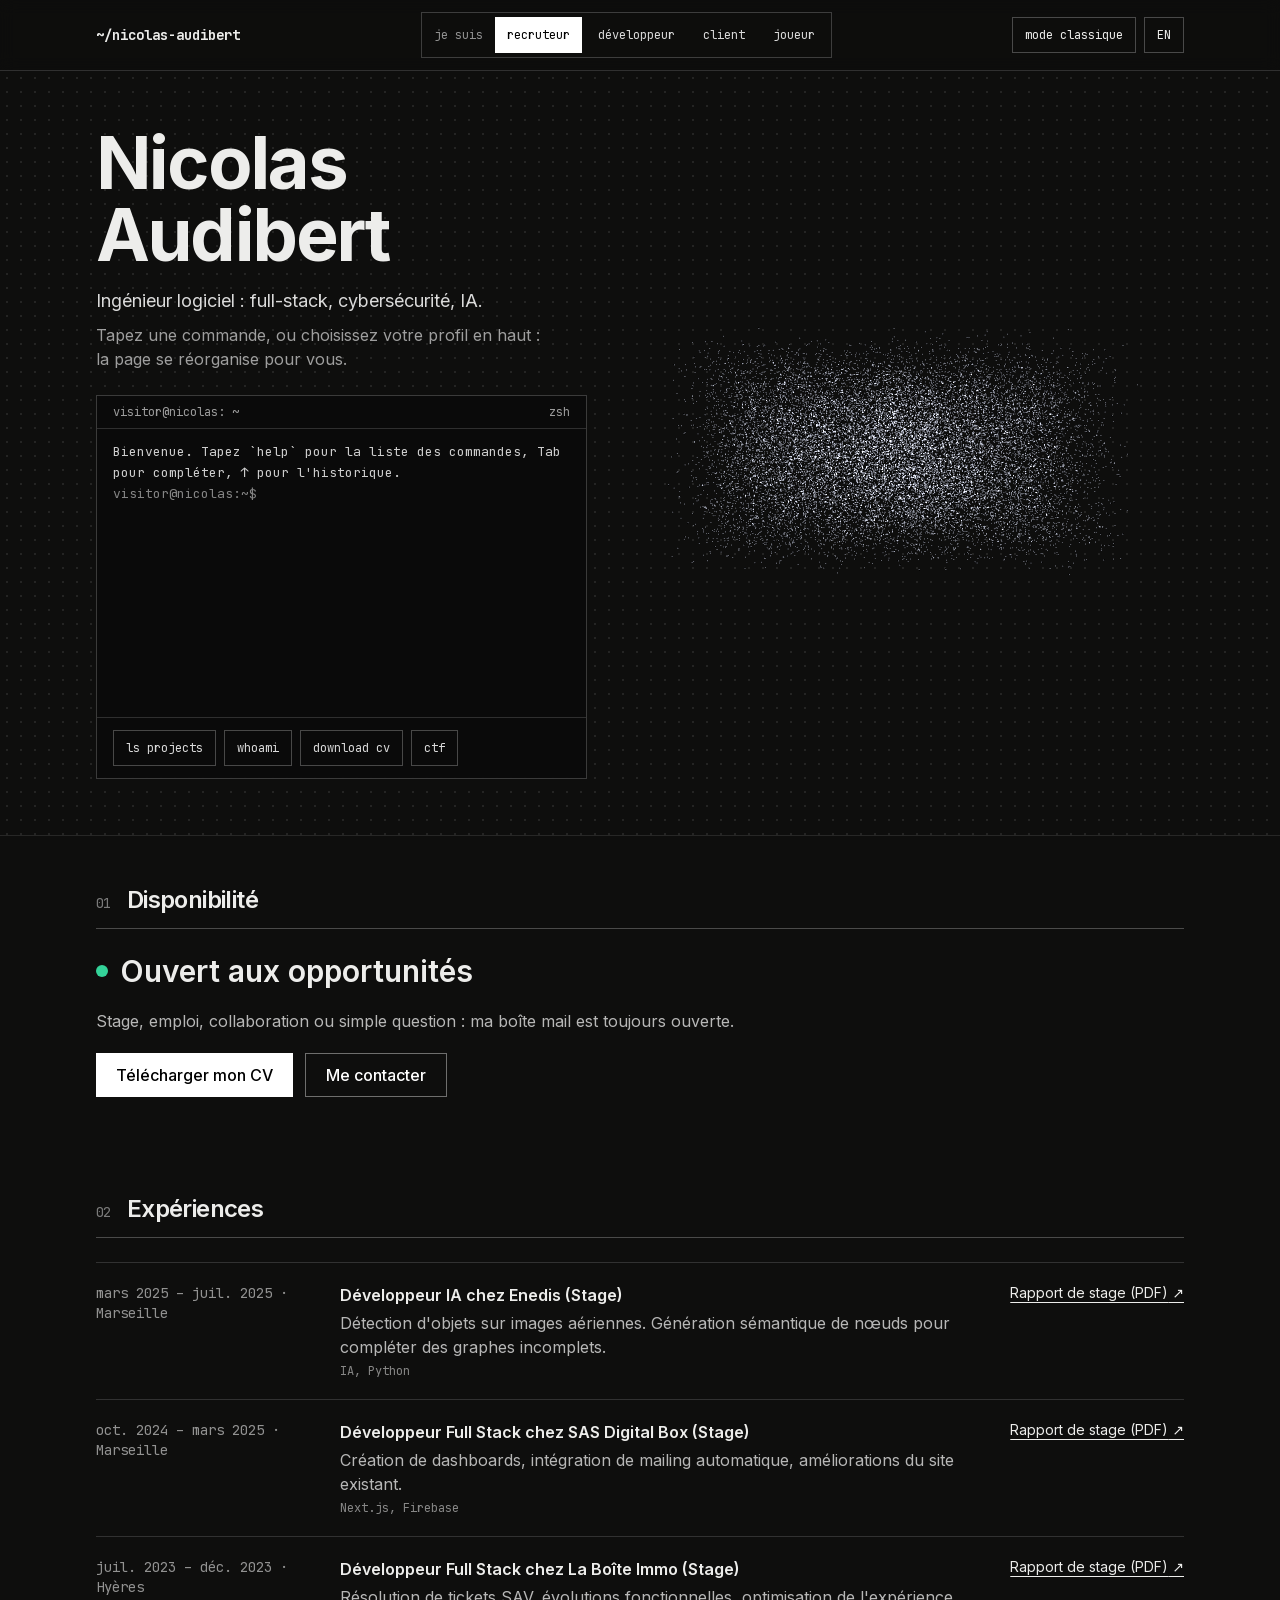
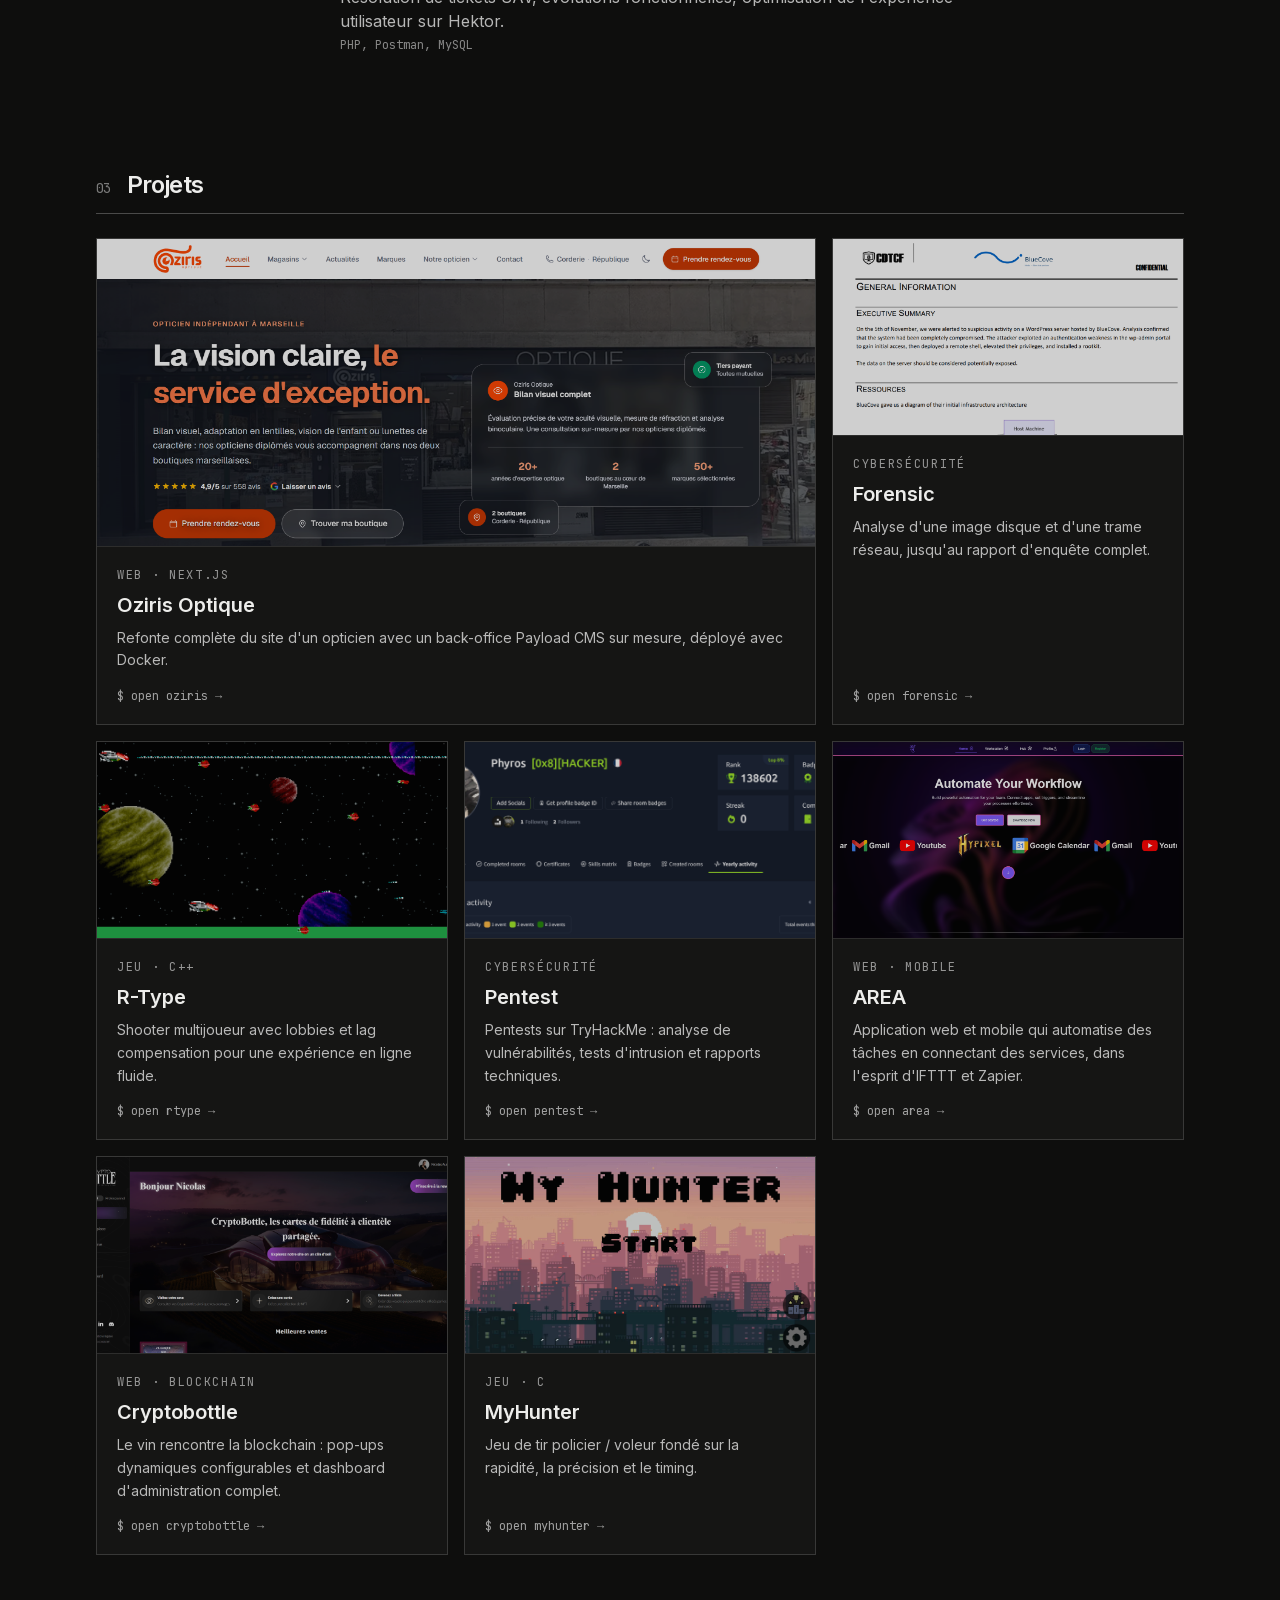
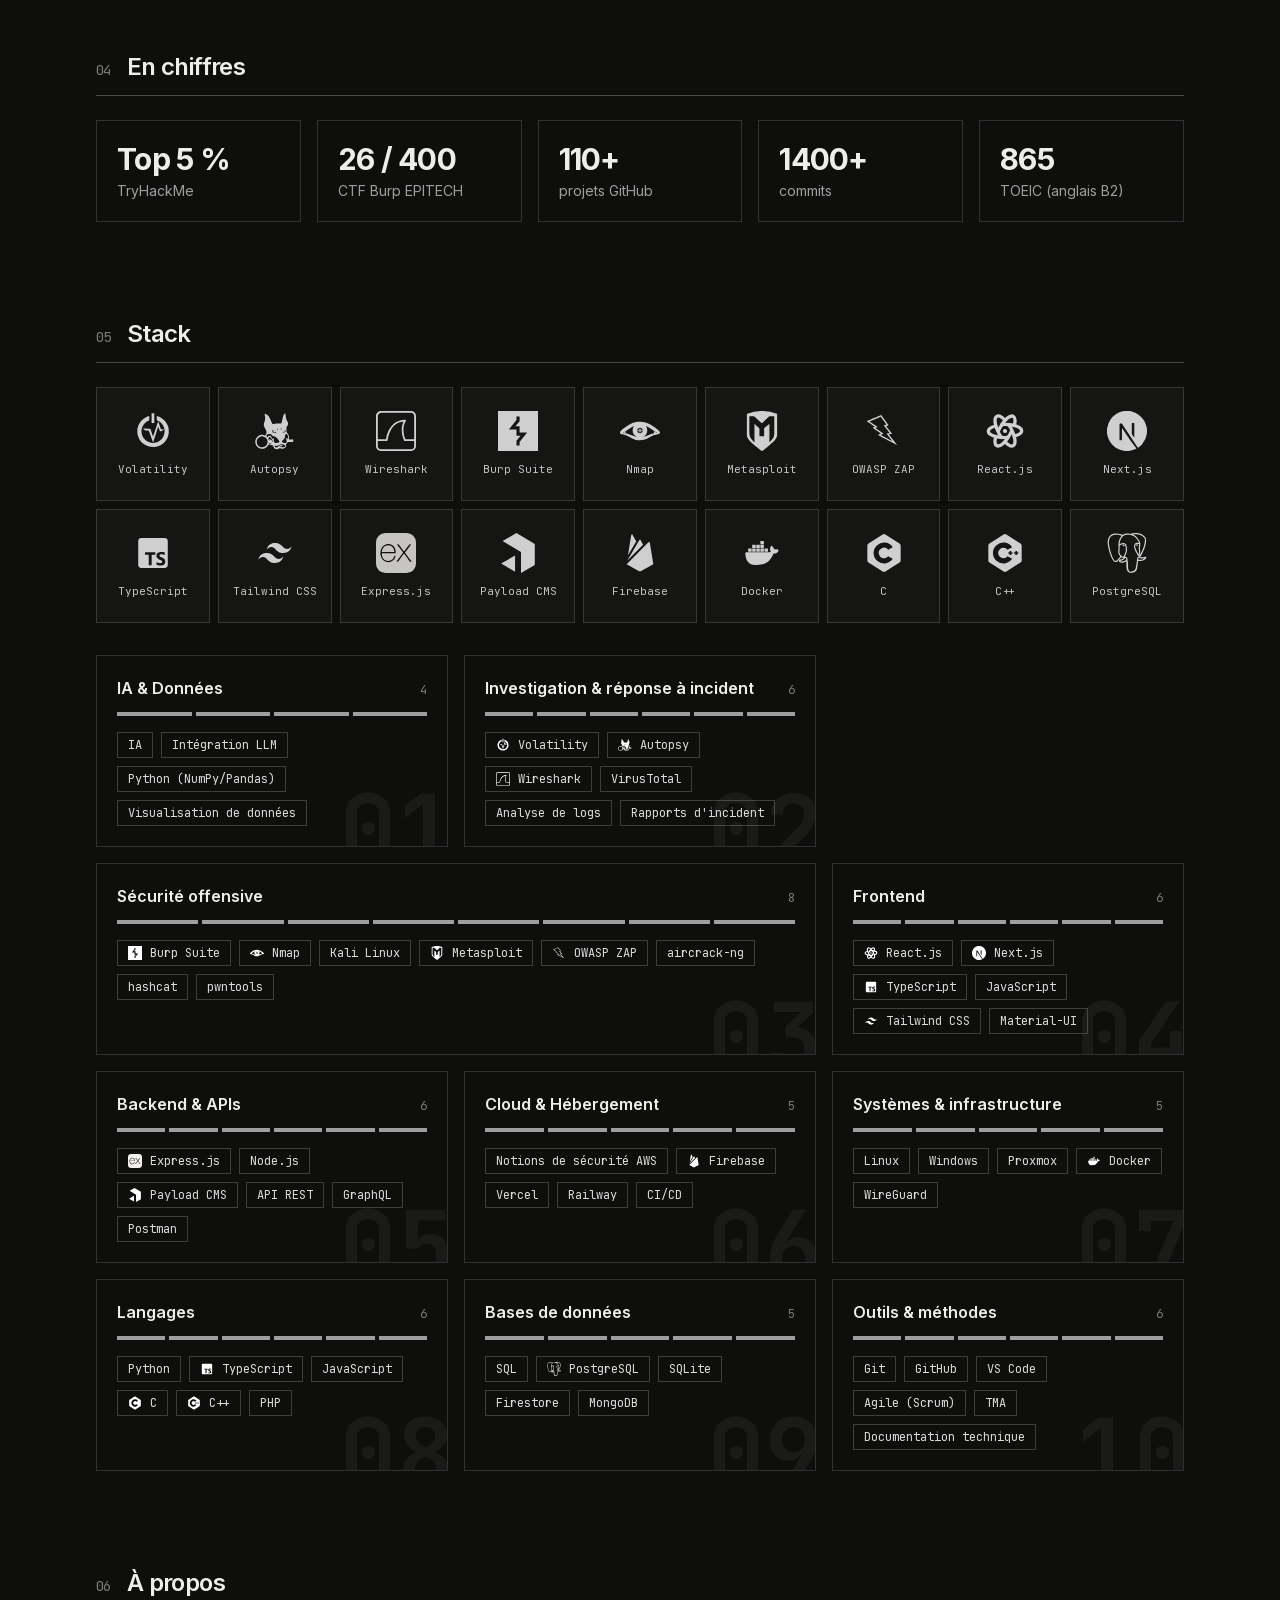
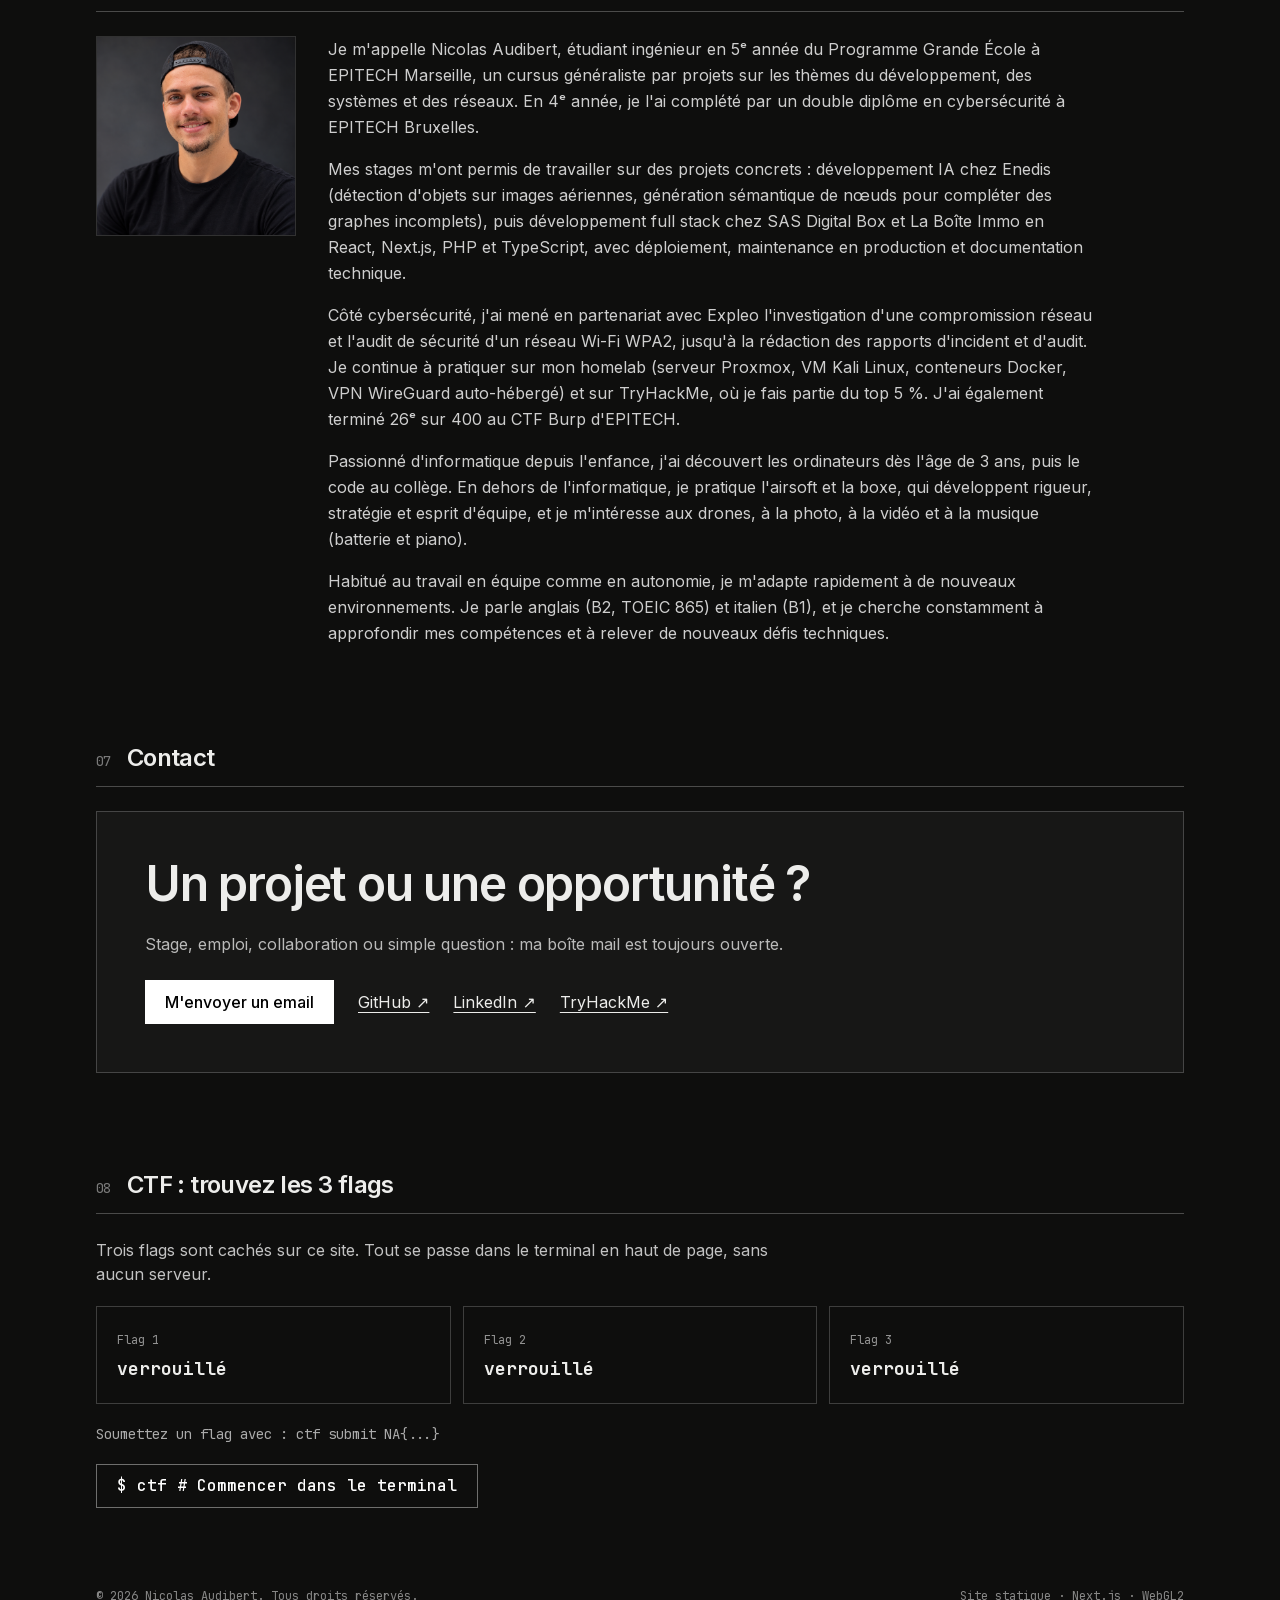
==== commit 199642ed: "Deploy from source repo" ====
--- a/index.html
+++ b/index.html
@@ -1 +1 @@
-<!DOCTYPE html><html lang="fr"><head><meta charSet="utf-8"/><meta name="viewport" content="width=device-width, initial-scale=1"/><link rel="preload" href="/_next/static/media/bb3ef058b751a6ad-s.p.woff2" as="font" crossorigin="" type="font/woff2"/><link rel="preload" href="/_next/static/media/e4af272ccee01ff0-s.p.woff2" as="font" crossorigin="" type="font/woff2"/><link rel="stylesheet" href="/_next/static/css/001e34674e138344.css" data-precedence="next"/><link rel="preload" as="script" fetchPriority="low" href="/_next/static/chunks/webpack-addc045cc35dd12c.js"/><script src="/_next/static/chunks/4bd1b696-84738ee12a724c6b.js" async=""></script><script src="/_next/static/chunks/517-694fd2a9fad9bdfd.js" async=""></script><script src="/_next/static/chunks/main-app-8dcd89776c544c3c.js" async=""></script><script src="/_next/static/chunks/510-02ec894849c45467.js" async=""></script><script src="/_next/static/chunks/app/layout-a09faf7567286471.js" async=""></script><script src="/_next/static/chunks/565-15ae15e19c5e0d40.js" async=""></script><script src="/_next/static/chunks/app/page-ba83fa2cc9190322.js" async=""></script><meta name="next-size-adjust" content=""/><title>Nicolas Audibert — Ingénieur logiciel</title><meta name="description" content="Portfolio de Nicolas Audibert, ingénieur logiciel : full-stack, cybersécurité et IA. Projets, expériences, stack — et un terminal avec un CTF caché."/><link rel="icon" href="/icon.svg?657d18d31e12e3dd" type="image/svg+xml" sizes="any"/><script src="/_next/static/chunks/polyfills-42372ed130431b0a.js" noModule=""></script></head><body class="__variable_d8ebd1 __variable_4dc837 bg-[#0e0e0d] font-sans text-[#ededeb] antialiased"><a href="#main" class="sr-only focus:not-sr-only focus:fixed focus:left-4 focus:top-4 focus:z-50 focus:bg-white focus:px-4 focus:py-2 focus:text-black">Aller au contenu</a><header class="sticky top-0 z-30 border-b border-white/15 bg-[#0e0e0d]/85 backdrop-blur"><div class="mx-auto flex max-w-6xl flex-wrap items-center justify-between gap-3 px-5 py-3 sm:px-8"><a href="#top" class="font-mono text-sm font-bold">~/nicolas-audibert</a><div role="group" aria-label="Organiser la page pour" class="flex flex-wrap items-center gap-1 border border-white/20 p-1 font-mono text-xs"><span class="px-2 text-white/55" aria-hidden="true">je suis</span><button type="button" aria-pressed="true" class="min-h-9 px-3 transition-colors bg-white text-black">recruteur</button><button type="button" aria-pressed="false" class="min-h-9 px-3 transition-colors text-white/85 hover:text-white">développeur</button><button type="button" aria-pressed="false" class="min-h-9 px-3 transition-colors text-white/85 hover:text-white">client</button><button type="button" aria-pressed="false" class="min-h-9 px-3 transition-colors text-white/85 hover:text-white">joueur</button></div><div class="flex gap-2 font-mono text-xs"><button type="button" class="min-h-9 border border-white/25 px-3 hover:border-white">mode classique</button><button type="button" aria-label="Switch to English" class="min-h-9 border border-white/25 px-3 hover:border-white">EN</button></div></div></header><p class="sr-only" aria-live="polite"></p><main id="main"><section id="top" class="relative overflow-hidden border-b border-white/10 bg-dots"><div class="mx-auto grid max-w-6xl grid-cols-1 gap-8 px-5 py-10 sm:px-8 lg:min-h-[640px] lg:grid-cols-[minmax(0,1fr)_minmax(0,1.15fr)] lg:items-center lg:py-14"><div class="relative z-10 flex flex-col gap-6"><div><h1 class="text-5xl font-bold leading-[0.95] tracking-tight sm:text-7xl">Nicolas<br/>Audibert</h1><p class="mt-4 text-lg text-white/85">Ingénieur logiciel — full-stack, cybersécurité, IA.</p><p class="mt-2 max-w-md text-white/60">Tapez une commande, ou choisissez votre profil en haut : la page se réorganise pour vous.</p></div><div class="flex flex-col border border-white/20 bg-[#0b0b0a]/90 font-mono text-[13px] leading-relaxed text-[#e6e6e2] backdrop-blur-sm"><div class="flex items-center justify-between border-b border-white/15 px-4 py-2 text-xs text-white/60"><span>visitor@nicolas: ~</span><span aria-hidden="true">zsh</span></div><div role="log" aria-live="polite" class="h-60 overflow-y-auto px-4 py-3 sm:h-72"><div class="whitespace-pre-wrap break-words"><span class="text-white/80">Bienvenue. Tapez `help` pour la liste des commandes, Tab pour compléter, ↑ pour l&#x27;historique.</span></div><form class="flex items-center gap-2"><label for="terminal-input" class="text-white/50">visitor@nicolas:~$<span class="sr-only"> <!-- -->Commande du terminal</span></label><input id="terminal-input" autoComplete="off" autoCapitalize="off" autoCorrect="off" spellCheck="false" class="min-w-0 flex-1 bg-transparent text-white caret-white outline-none" value=""/></form></div><div class="flex flex-wrap gap-2 border-t border-white/15 px-4 py-3"><button type="button" class="min-h-9 border border-white/25 px-3 text-xs text-white/85 transition-colors hover:border-white hover:text-white">ls projects</button><button type="button" class="min-h-9 border border-white/25 px-3 text-xs text-white/85 transition-colors hover:border-white hover:text-white">whoami</button><button type="button" class="min-h-9 border border-white/25 px-3 text-xs text-white/85 transition-colors hover:border-white hover:text-white">download cv</button><button type="button" class="min-h-9 border border-white/25 px-3 text-xs text-white/85 transition-colors hover:border-white hover:text-white">ctf</button></div></div></div><div class="h-72 sm:h-96 lg:h-[560px]"><canvas aria-hidden="true" class="block h-full w-full touch-none "></canvas></div></div></section><section id="availability" aria-labelledby="availability-title" style="view-transition-name:section-availability" class="mx-auto w-full max-w-6xl scroll-mt-24 px-5 py-12 sm:px-8"><h2 id="availability-title" class="mb-6 flex items-baseline gap-4 border-b border-white/25 pb-3 text-2xl font-semibold tracking-tight"><span class="font-mono text-sm font-normal text-white/45">01</span>Disponibilité</h2><div class="flex flex-col gap-5"><p class="flex items-center gap-3 text-2xl font-semibold sm:text-3xl"><span class="h-3 w-3 shrink-0 rounded-full bg-emerald-400" aria-hidden="true"></span>Ouvert aux opportunités</p><p class="max-w-2xl text-white/70">Stage, emploi, collaboration ou simple question : ma boîte mail est toujours ouverte.</p><div class="flex flex-wrap gap-3"><a href="/files/CV_Nicolas_Audibert_2026.pdf" download="" class="inline-flex min-h-11 items-center bg-white px-5 font-medium text-black transition-opacity hover:opacity-85">Télécharger mon CV</a><a href="mailto:nicodibert@gmail.com" class="inline-flex min-h-11 items-center border border-white/40 px-5 font-medium text-white transition-colors hover:border-white">Me contacter</a></div></div></section><section id="experience" aria-labelledby="experience-title" style="view-transition-name:section-experience" class="mx-auto w-full max-w-6xl scroll-mt-24 px-5 py-12 sm:px-8"><h2 id="experience-title" class="mb-6 flex items-baseline gap-4 border-b border-white/25 pb-3 text-2xl font-semibold tracking-tight"><span class="font-mono text-sm font-normal text-white/45">02</span>Expériences</h2><ol class="flex flex-col"><li class="grid gap-2 border-t border-white/15 py-5 sm:grid-cols-[220px_1fr_auto] sm:gap-6"><span class="font-mono text-sm text-white/55">mars 2025 – juil. 2025 · Marseille</span><div><h3 class="font-semibold">Développeur IA — Enedis (Stage)</h3><p class="mt-1 text-white/70">Détection d&#x27;objets sur images aériennes. Génération sémantique de nœuds pour compléter des graphes incomplets.</p><p class="mt-1 font-mono text-xs text-white/50">IA, Python</p></div><a href="/files/Stage_Enedis_Nicolas_Audibert.pdf" target="_blank" rel="noopener noreferrer" class="self-start text-sm underline underline-offset-4 hover:text-white">Rapport de stage (PDF)<!-- --> ↗</a></li><li class="grid gap-2 border-t border-white/15 py-5 sm:grid-cols-[220px_1fr_auto] sm:gap-6"><span class="font-mono text-sm text-white/55">oct. 2024 – mars 2025 · Marseille</span><div><h3 class="font-semibold">Développeur Full Stack — SAS Digital Box (Stage)</h3><p class="mt-1 text-white/70">Création de dashboards, intégration de mailing automatique, améliorations du site existant.</p><p class="mt-1 font-mono text-xs text-white/50">Next.js, Firebase</p></div><a href="/files/Stage_NFT_Box_Collections_Nicolas_Audibert.pdf" target="_blank" rel="noopener noreferrer" class="self-start text-sm underline underline-offset-4 hover:text-white">Rapport de stage (PDF)<!-- --> ↗</a></li><li class="grid gap-2 border-t border-white/15 py-5 sm:grid-cols-[220px_1fr_auto] sm:gap-6"><span class="font-mono text-sm text-white/55">juil. 2023 – déc. 2023 · Hyères</span><div><h3 class="font-semibold">Développeur Full Stack — La Boîte Immo (Stage)</h3><p class="mt-1 text-white/70">Résolution de tickets SAV, évolutions fonctionnelles, optimisation de l&#x27;expérience utilisateur sur Hektor.</p><p class="mt-1 font-mono text-xs text-white/50">PHP, Postman, MySQL</p></div><a href="/files/Stage_La_Boite_Immo_Nicolas_Audibert.pdf" target="_blank" rel="noopener noreferrer" class="self-start text-sm underline underline-offset-4 hover:text-white">Rapport de stage (PDF)<!-- --> ↗</a></li></ol></section><section id="projects" aria-labelledby="projects-title" style="view-transition-name:section-projects" class="mx-auto w-full max-w-6xl scroll-mt-24 px-5 py-12 sm:px-8"><h2 id="projects-title" class="mb-6 flex items-baseline gap-4 border-b border-white/25 pb-3 text-2xl font-semibold tracking-tight"><span class="font-mono text-sm font-normal text-white/45">03</span>Projets</h2><ul class="grid gap-4 sm:grid-cols-2 lg:grid-cols-3"><li style="view-transition-name:project-oziris" class="sm:col-span-2"><button type="button" class="group flex h-full w-full flex-col border border-white/15 bg-white/[0.03] text-left transition-colors hover:border-white/50 focus-visible:border-white"><span class="relative block w-full overflow-hidden border-b border-white/10 aspect-[21/9]"><img alt="" loading="lazy" decoding="async" data-nimg="fill" class="object-cover object-top opacity-80 transition duration-500 group-hover:scale-[1.03] group-hover:opacity-100" style="position:absolute;height:100%;width:100%;left:0;top:0;right:0;bottom:0;color:transparent" src="/photos/Oziris/Home.png"/></span><span class="flex flex-1 flex-col gap-2 p-5"><span class="font-mono text-xs uppercase tracking-[0.14em] text-white/55">Web · Next.js</span><span class="text-xl font-semibold">Oziris Optique</span><span class="text-sm leading-relaxed text-white/70">Refonte complète du site d&#x27;un opticien avec un back-office Payload CMS sur mesure, déployé avec Docker.</span><span class="mt-auto pt-2 font-mono text-xs text-white/60">$ open <!-- -->oziris<!-- --> →</span></span></button></li><li style="view-transition-name:project-forensic" class=""><button type="button" class="group flex h-full w-full flex-col border border-white/15 bg-white/[0.03] text-left transition-colors hover:border-white/50 focus-visible:border-white"><span class="relative block w-full overflow-hidden border-b border-white/10 aspect-video"><img alt="" loading="lazy" decoding="async" data-nimg="fill" class="object-cover object-top opacity-80 transition duration-500 group-hover:scale-[1.03] group-hover:opacity-100" style="position:absolute;height:100%;width:100%;left:0;top:0;right:0;bottom:0;color:transparent" src="/photos/Forensic/Summary.png"/></span><span class="flex flex-1 flex-col gap-2 p-5"><span class="font-mono text-xs uppercase tracking-[0.14em] text-white/55">Cybersécurité</span><span class="text-xl font-semibold">Forensic</span><span class="text-sm leading-relaxed text-white/70">Analyse d&#x27;une image disque et d&#x27;une trame réseau, jusqu&#x27;au rapport d&#x27;enquête complet.</span><span class="mt-auto pt-2 font-mono text-xs text-white/60">$ open <!-- -->forensic<!-- --> →</span></span></button></li><li style="view-transition-name:project-rtype" class=""><button type="button" class="group flex h-full w-full flex-col border border-white/15 bg-white/[0.03] text-left transition-colors hover:border-white/50 focus-visible:border-white"><span class="relative block w-full overflow-hidden border-b border-white/10 aspect-video"><img alt="" loading="lazy" decoding="async" data-nimg="fill" class="object-cover object-top opacity-80 transition duration-500 group-hover:scale-[1.03] group-hover:opacity-100" style="position:absolute;height:100%;width:100%;left:0;top:0;right:0;bottom:0;color:transparent" src="/photos/Rtype/Gameplay.png"/></span><span class="flex flex-1 flex-col gap-2 p-5"><span class="font-mono text-xs uppercase tracking-[0.14em] text-white/55">Jeu · C++</span><span class="text-xl font-semibold">R-Type</span><span class="text-sm leading-relaxed text-white/70">Shooter multijoueur avec lobbies et lag compensation pour une expérience en ligne fluide.</span><span class="mt-auto pt-2 font-mono text-xs text-white/60">$ open <!-- -->rtype<!-- --> →</span></span></button></li><li style="view-transition-name:project-pentest" class=""><button type="button" class="group flex h-full w-full flex-col border border-white/15 bg-white/[0.03] text-left transition-colors hover:border-white/50 focus-visible:border-white"><span class="relative block w-full overflow-hidden border-b border-white/10 aspect-video"><img alt="" loading="lazy" decoding="async" data-nimg="fill" class="object-cover object-top opacity-80 transition duration-500 group-hover:scale-[1.03] group-hover:opacity-100" style="position:absolute;height:100%;width:100%;left:0;top:0;right:0;bottom:0;color:transparent" src="/photos/Pentest/Profile.png"/></span><span class="flex flex-1 flex-col gap-2 p-5"><span class="font-mono text-xs uppercase tracking-[0.14em] text-white/55">Cybersécurité</span><span class="text-xl font-semibold">Pentest</span><span class="text-sm leading-relaxed text-white/70">Pentests sur TryHackMe : analyse de vulnérabilités, tests d&#x27;intrusion et rapports techniques.</span><span class="mt-auto pt-2 font-mono text-xs text-white/60">$ open <!-- -->pentest<!-- --> →</span></span></button></li><li style="view-transition-name:project-area" class=""><button type="button" class="group flex h-full w-full flex-col border border-white/15 bg-white/[0.03] text-left transition-colors hover:border-white/50 focus-visible:border-white"><span class="relative block w-full overflow-hidden border-b border-white/10 aspect-video"><img alt="" loading="lazy" decoding="async" data-nimg="fill" class="object-cover object-top opacity-80 transition duration-500 group-hover:scale-[1.03] group-hover:opacity-100" style="position:absolute;height:100%;width:100%;left:0;top:0;right:0;bottom:0;color:transparent" src="/photos/Area/Main_page.png"/></span><span class="flex flex-1 flex-col gap-2 p-5"><span class="font-mono text-xs uppercase tracking-[0.14em] text-white/55">Web · Mobile</span><span class="text-xl font-semibold">AREA</span><span class="text-sm leading-relaxed text-white/70">Application web et mobile qui automatise des tâches en connectant des services, dans l&#x27;esprit d&#x27;IFTTT et Zapier.</span><span class="mt-auto pt-2 font-mono text-xs text-white/60">$ open <!-- -->area<!-- --> →</span></span></button></li><li style="view-transition-name:project-cryptobottle" class=""><button type="button" class="group flex h-full w-full flex-col border border-white/15 bg-white/[0.03] text-left transition-colors hover:border-white/50 focus-visible:border-white"><span class="relative block w-full overflow-hidden border-b border-white/10 aspect-video"><img alt="" loading="lazy" decoding="async" data-nimg="fill" class="object-cover object-top opacity-80 transition duration-500 group-hover:scale-[1.03] group-hover:opacity-100" style="position:absolute;height:100%;width:100%;left:0;top:0;right:0;bottom:0;color:transparent" src="/photos/Cryptobottle/Main_Menu.png"/></span><span class="flex flex-1 flex-col gap-2 p-5"><span class="font-mono text-xs uppercase tracking-[0.14em] text-white/55">Web · Blockchain</span><span class="text-xl font-semibold">Cryptobottle</span><span class="text-sm leading-relaxed text-white/70">Le vin rencontre la blockchain : pop-ups dynamiques configurables et dashboard d&#x27;administration complet.</span><span class="mt-auto pt-2 font-mono text-xs text-white/60">$ open <!-- -->cryptobottle<!-- --> →</span></span></button></li><li style="view-transition-name:project-myhunter" class=""><button type="button" class="group flex h-full w-full flex-col border border-white/15 bg-white/[0.03] text-left transition-colors hover:border-white/50 focus-visible:border-white"><span class="relative block w-full overflow-hidden border-b border-white/10 aspect-video"><img alt="" loading="lazy" decoding="async" data-nimg="fill" class="object-cover object-top opacity-80 transition duration-500 group-hover:scale-[1.03] group-hover:opacity-100" style="position:absolute;height:100%;width:100%;left:0;top:0;right:0;bottom:0;color:transparent" src="/photos/MyHunter/Main_menu.png"/></span><span class="flex flex-1 flex-col gap-2 p-5"><span class="font-mono text-xs uppercase tracking-[0.14em] text-white/55">Jeu · C</span><span class="text-xl font-semibold">MyHunter</span><span class="text-sm leading-relaxed text-white/70">Jeu de tir policier / voleur fondé sur la rapidité, la précision et le timing.</span><span class="mt-auto pt-2 font-mono text-xs text-white/60">$ open <!-- -->myhunter<!-- --> →</span></span></button></li></ul></section><section id="proofs" aria-labelledby="proofs-title" style="view-transition-name:section-proofs" class="mx-auto w-full max-w-6xl scroll-mt-24 px-5 py-12 sm:px-8"><h2 id="proofs-title" class="mb-6 flex items-baseline gap-4 border-b border-white/25 pb-3 text-2xl font-semibold tracking-tight"><span class="font-mono text-sm font-normal text-white/45">04</span>En chiffres</h2><dl class="grid grid-cols-2 gap-4 sm:grid-cols-3 lg:grid-cols-5"><div class="border border-white/15 p-5"><dt class="sr-only">TryHackMe</dt><dd class="text-3xl font-bold tracking-tight">Top 5 %</dd><dd class="mt-1 text-sm text-white/60">TryHackMe</dd></div><div class="border border-white/15 p-5"><dt class="sr-only">CTF Burp EPITECH</dt><dd class="text-3xl font-bold tracking-tight">26 / 400</dd><dd class="mt-1 text-sm text-white/60">CTF Burp EPITECH</dd></div><div class="border border-white/15 p-5"><dt class="sr-only">projets GitHub</dt><dd class="text-3xl font-bold tracking-tight">110+</dd><dd class="mt-1 text-sm text-white/60">projets GitHub</dd></div><div class="border border-white/15 p-5"><dt class="sr-only">commits</dt><dd class="text-3xl font-bold tracking-tight">1400+</dd><dd class="mt-1 text-sm text-white/60">commits</dd></div><div class="border border-white/15 p-5"><dt class="sr-only">TOEIC (anglais B2)</dt><dd class="text-3xl font-bold tracking-tight">865</dd><dd class="mt-1 text-sm text-white/60">TOEIC (anglais B2)</dd></div></dl></section><section id="stack" aria-labelledby="stack-title" style="view-transition-name:section-stack" class="mx-auto w-full max-w-6xl scroll-mt-24 px-5 py-12 sm:px-8"><h2 id="stack-title" class="mb-6 flex items-baseline gap-4 border-b border-white/25 pb-3 text-2xl font-semibold tracking-tight"><span class="font-mono text-sm font-normal text-white/45">05</span>Stack</h2><div class="flex flex-col gap-8"><ul class="grid grid-cols-[repeat(auto-fill,minmax(104px,1fr))] gap-2"><li class="group flex aspect-square flex-col items-center justify-center gap-3 border border-white/15 bg-white/[0.03] p-3 transition-colors hover:border-white/60 hover:bg-white/[0.07]"><img alt="" loading="lazy" width="40" height="40" decoding="async" data-nimg="1" class="h-10 w-10 object-contain opacity-80 transition group-hover:scale-110 group-hover:opacity-100" style="color:transparent" src="/icons/technologies/volatility.svg"/><span class="text-center font-mono text-[11px] leading-tight text-white/75">Volatility</span></li><li class="group flex aspect-square flex-col items-center justify-center gap-3 border border-white/15 bg-white/[0.03] p-3 transition-colors hover:border-white/60 hover:bg-white/[0.07]"><img alt="" loading="lazy" width="40" height="40" decoding="async" data-nimg="1" class="h-10 w-10 object-contain opacity-80 transition group-hover:scale-110 group-hover:opacity-100" style="color:transparent" src="/icons/technologies/autopsy.svg"/><span class="text-center font-mono text-[11px] leading-tight text-white/75">Autopsy</span></li><li class="group flex aspect-square flex-col items-center justify-center gap-3 border border-white/15 bg-white/[0.03] p-3 transition-colors hover:border-white/60 hover:bg-white/[0.07]"><img alt="" loading="lazy" width="40" height="40" decoding="async" data-nimg="1" class="h-10 w-10 object-contain opacity-80 transition group-hover:scale-110 group-hover:opacity-100" style="color:transparent" src="/icons/technologies/wireshark.svg"/><span class="text-center font-mono text-[11px] leading-tight text-white/75">Wireshark</span></li><li class="group flex aspect-square flex-col items-center justify-center gap-3 border border-white/15 bg-white/[0.03] p-3 transition-colors hover:border-white/60 hover:bg-white/[0.07]"><img alt="" loading="lazy" width="40" height="40" decoding="async" data-nimg="1" class="h-10 w-10 object-contain opacity-80 transition group-hover:scale-110 group-hover:opacity-100" style="color:transparent" src="/icons/technologies/burpsuite.svg"/><span class="text-center font-mono text-[11px] leading-tight text-white/75">Burp Suite</span></li><li class="group flex aspect-square flex-col items-center justify-center gap-3 border border-white/15 bg-white/[0.03] p-3 transition-colors hover:border-white/60 hover:bg-white/[0.07]"><img alt="" loading="lazy" width="40" height="40" decoding="async" data-nimg="1" class="h-10 w-10 object-contain opacity-80 transition group-hover:scale-110 group-hover:opacity-100" style="color:transparent" src="/icons/technologies/nmap.svg"/><span class="text-center font-mono text-[11px] leading-tight text-white/75">Nmap</span></li><li class="group flex aspect-square flex-col items-center justify-center gap-3 border border-white/15 bg-white/[0.03] p-3 transition-colors hover:border-white/60 hover:bg-white/[0.07]"><img alt="" loading="lazy" width="40" height="40" decoding="async" data-nimg="1" class="h-10 w-10 object-contain opacity-80 transition group-hover:scale-110 group-hover:opacity-100" style="color:transparent" src="/icons/technologies/metasploit.svg"/><span class="text-center font-mono text-[11px] leading-tight text-white/75">Metasploit</span></li><li class="group flex aspect-square flex-col items-center justify-center gap-3 border border-white/15 bg-white/[0.03] p-3 transition-colors hover:border-white/60 hover:bg-white/[0.07]"><img alt="" loading="lazy" width="40" height="40" decoding="async" data-nimg="1" class="h-10 w-10 object-contain opacity-80 transition group-hover:scale-110 group-hover:opacity-100" style="color:transparent" src="/icons/technologies/zaproxy.svg"/><span class="text-center font-mono text-[11px] leading-tight text-white/75">OWASP ZAP</span></li><li class="group flex aspect-square flex-col items-center justify-center gap-3 border border-white/15 bg-white/[0.03] p-3 transition-colors hover:border-white/60 hover:bg-white/[0.07]"><img alt="" loading="lazy" width="40" height="40" decoding="async" data-nimg="1" class="h-10 w-10 object-contain opacity-80 transition group-hover:scale-110 group-hover:opacity-100" style="color:transparent" src="/icons/technologies/reactnative.svg"/><span class="text-center font-mono text-[11px] leading-tight text-white/75">React.js</span></li><li class="group flex aspect-square flex-col items-center justify-center gap-3 border border-white/15 bg-white/[0.03] p-3 transition-colors hover:border-white/60 hover:bg-white/[0.07]"><img alt="" loading="lazy" width="40" height="40" decoding="async" data-nimg="1" class="h-10 w-10 object-contain opacity-80 transition group-hover:scale-110 group-hover:opacity-100" style="color:transparent" src="/icons/technologies/nextjs.svg"/><span class="text-center font-mono text-[11px] leading-tight text-white/75">Next.js</span></li><li class="group flex aspect-square flex-col items-center justify-center gap-3 border border-white/15 bg-white/[0.03] p-3 transition-colors hover:border-white/60 hover:bg-white/[0.07]"><img alt="" loading="lazy" width="40" height="40" decoding="async" data-nimg="1" class="h-10 w-10 object-contain opacity-80 transition group-hover:scale-110 group-hover:opacity-100" style="color:transparent" src="/icons/technologies/typescript.svg"/><span class="text-center font-mono text-[11px] leading-tight text-white/75">TypeScript</span></li><li class="group flex aspect-square flex-col items-center justify-center gap-3 border border-white/15 bg-white/[0.03] p-3 transition-colors hover:border-white/60 hover:bg-white/[0.07]"><img alt="" loading="lazy" width="40" height="40" decoding="async" data-nimg="1" class="h-10 w-10 object-contain opacity-80 transition group-hover:scale-110 group-hover:opacity-100" style="color:transparent" src="/icons/technologies/tailwind.svg"/><span class="text-center font-mono text-[11px] leading-tight text-white/75">Tailwind CSS</span></li><li class="group flex aspect-square flex-col items-center justify-center gap-3 border border-white/15 bg-white/[0.03] p-3 transition-colors hover:border-white/60 hover:bg-white/[0.07]"><img alt="" loading="lazy" width="40" height="40" decoding="async" data-nimg="1" class="h-10 w-10 object-contain opacity-80 transition group-hover:scale-110 group-hover:opacity-100" style="color:transparent" src="/icons/technologies/expressjs.svg"/><span class="text-center font-mono text-[11px] leading-tight text-white/75">Express.js</span></li><li class="group flex aspect-square flex-col items-center justify-center gap-3 border border-white/15 bg-white/[0.03] p-3 transition-colors hover:border-white/60 hover:bg-white/[0.07]"><img alt="" loading="lazy" width="40" height="40" decoding="async" data-nimg="1" class="h-10 w-10 object-contain opacity-80 transition group-hover:scale-110 group-hover:opacity-100" style="color:transparent" src="/icons/technologies/payloadcms.svg"/><span class="text-center font-mono text-[11px] leading-tight text-white/75">Payload CMS</span></li><li class="group flex aspect-square flex-col items-center justify-center gap-3 border border-white/15 bg-white/[0.03] p-3 transition-colors hover:border-white/60 hover:bg-white/[0.07]"><img alt="" loading="lazy" width="40" height="40" decoding="async" data-nimg="1" class="h-10 w-10 object-contain opacity-80 transition group-hover:scale-110 group-hover:opacity-100" style="color:transparent" src="/icons/technologies/firebase.svg"/><span class="text-center font-mono text-[11px] leading-tight text-white/75">Firebase</span></li><li class="group flex aspect-square flex-col items-center justify-center gap-3 border border-white/15 bg-white/[0.03] p-3 transition-colors hover:border-white/60 hover:bg-white/[0.07]"><img alt="" loading="lazy" width="40" height="40" decoding="async" data-nimg="1" class="h-10 w-10 object-contain opacity-80 transition group-hover:scale-110 group-hover:opacity-100" style="color:transparent" src="/icons/technologies/docker.svg"/><span class="text-center font-mono text-[11px] leading-tight text-white/75">Docker</span></li><li class="group flex aspect-square flex-col items-center justify-center gap-3 border border-white/15 bg-white/[0.03] p-3 transition-colors hover:border-white/60 hover:bg-white/[0.07]"><img alt="" loading="lazy" width="40" height="40" decoding="async" data-nimg="1" class="h-10 w-10 object-contain opacity-80 transition group-hover:scale-110 group-hover:opacity-100" style="color:transparent" src="/icons/technologies/c.svg"/><span class="text-center font-mono text-[11px] leading-tight text-white/75">C</span></li><li class="group flex aspect-square flex-col items-center justify-center gap-3 border border-white/15 bg-white/[0.03] p-3 transition-colors hover:border-white/60 hover:bg-white/[0.07]"><img alt="" loading="lazy" width="40" height="40" decoding="async" data-nimg="1" class="h-10 w-10 object-contain opacity-80 transition group-hover:scale-110 group-hover:opacity-100" style="color:transparent" src="/icons/technologies/cpp.svg"/><span class="text-center font-mono text-[11px] leading-tight text-white/75">C++</span></li><li class="group flex aspect-square flex-col items-center justify-center gap-3 border border-white/15 bg-white/[0.03] p-3 transition-colors hover:border-white/60 hover:bg-white/[0.07]"><img alt="" loading="lazy" width="40" height="40" decoding="async" data-nimg="1" class="h-10 w-10 object-contain opacity-80 transition group-hover:scale-110 group-hover:opacity-100" style="color:transparent" src="/icons/technologies/postgresql.svg"/><span class="text-center font-mono text-[11px] leading-tight text-white/75">PostgreSQL</span></li></ul><div class="grid gap-4 sm:grid-cols-2 lg:grid-cols-3"><div class="relative overflow-hidden border border-white/15 p-5 "><span aria-hidden="true" class="pointer-events-none absolute -bottom-8 -right-2 font-mono text-8xl font-bold text-white/[0.05]">01</span><h3 class="flex items-baseline justify-between gap-3 font-semibold">IA &amp; Données<span class="font-mono text-xs font-normal text-white/45">4</span></h3><div aria-hidden="true" class="mt-3 flex gap-1"><span class="h-1 flex-1 bg-white/60"></span><span class="h-1 flex-1 bg-white/60"></span><span class="h-1 flex-1 bg-white/60"></span><span class="h-1 flex-1 bg-white/60"></span></div><ul class="mt-4 flex flex-wrap gap-2"><li class="inline-flex items-center gap-2 border border-white/20 px-2.5 py-1 font-mono text-xs text-white/85">IA</li><li class="inline-flex items-center gap-2 border border-white/20 px-2.5 py-1 font-mono text-xs text-white/85">Intégration LLM</li><li class="inline-flex items-center gap-2 border border-white/20 px-2.5 py-1 font-mono text-xs text-white/85">Python (NumPy/Pandas)</li><li class="inline-flex items-center gap-2 border border-white/20 px-2.5 py-1 font-mono text-xs text-white/85">Visualisation de données</li></ul></div><div class="relative overflow-hidden border border-white/15 p-5 "><span aria-hidden="true" class="pointer-events-none absolute -bottom-8 -right-2 font-mono text-8xl font-bold text-white/[0.05]">02</span><h3 class="flex items-baseline justify-between gap-3 font-semibold">Investigation &amp; réponse à incident<span class="font-mono text-xs font-normal text-white/45">6</span></h3><div aria-hidden="true" class="mt-3 flex gap-1"><span class="h-1 flex-1 bg-white/60"></span><span class="h-1 flex-1 bg-white/60"></span><span class="h-1 flex-1 bg-white/60"></span><span class="h-1 flex-1 bg-white/60"></span><span class="h-1 flex-1 bg-white/60"></span><span class="h-1 flex-1 bg-white/60"></span></div><ul class="mt-4 flex flex-wrap gap-2"><li class="inline-flex items-center gap-2 border border-white/20 px-2.5 py-1 font-mono text-xs text-white/85"><img alt="" loading="lazy" width="14" height="14" decoding="async" data-nimg="1" class="h-3.5 w-3.5 object-contain" style="color:transparent" src="/icons/technologies/volatility.svg"/>Volatility</li><li class="inline-flex items-center gap-2 border border-white/20 px-2.5 py-1 font-mono text-xs text-white/85"><img alt="" loading="lazy" width="14" height="14" decoding="async" data-nimg="1" class="h-3.5 w-3.5 object-contain" style="color:transparent" src="/icons/technologies/autopsy.svg"/>Autopsy</li><li class="inline-flex items-center gap-2 border border-white/20 px-2.5 py-1 font-mono text-xs text-white/85"><img alt="" loading="lazy" width="14" height="14" decoding="async" data-nimg="1" class="h-3.5 w-3.5 object-contain" style="color:transparent" src="/icons/technologies/wireshark.svg"/>Wireshark</li><li class="inline-flex items-center gap-2 border border-white/20 px-2.5 py-1 font-mono text-xs text-white/85">VirusTotal</li><li class="inline-flex items-center gap-2 border border-white/20 px-2.5 py-1 font-mono text-xs text-white/85">Analyse de logs</li><li class="inline-flex items-center gap-2 border border-white/20 px-2.5 py-1 font-mono text-xs text-white/85">Rapports d&#x27;incident</li></ul></div><div class="relative overflow-hidden border border-white/15 p-5 lg:col-span-2"><span aria-hidden="true" class="pointer-events-none absolute -bottom-8 -right-2 font-mono text-8xl font-bold text-white/[0.05]">03</span><h3 class="flex items-baseline justify-between gap-3 font-semibold">Sécurité offensive<span class="font-mono text-xs font-normal text-white/45">8</span></h3><div aria-hidden="true" class="mt-3 flex gap-1"><span class="h-1 flex-1 bg-white/60"></span><span class="h-1 flex-1 bg-white/60"></span><span class="h-1 flex-1 bg-white/60"></span><span class="h-1 flex-1 bg-white/60"></span><span class="h-1 flex-1 bg-white/60"></span><span class="h-1 flex-1 bg-white/60"></span><span class="h-1 flex-1 bg-white/60"></span><span class="h-1 flex-1 bg-white/60"></span></div><ul class="mt-4 flex flex-wrap gap-2"><li class="inline-flex items-center gap-2 border border-white/20 px-2.5 py-1 font-mono text-xs text-white/85"><img alt="" loading="lazy" width="14" height="14" decoding="async" data-nimg="1" class="h-3.5 w-3.5 object-contain" style="color:transparent" src="/icons/technologies/burpsuite.svg"/>Burp Suite</li><li class="inline-flex items-center gap-2 border border-white/20 px-2.5 py-1 font-mono text-xs text-white/85"><img alt="" loading="lazy" width="14" height="14" decoding="async" data-nimg="1" class="h-3.5 w-3.5 object-contain" style="color:transparent" src="/icons/technologies/nmap.svg"/>Nmap</li><li class="inline-flex items-center gap-2 border border-white/20 px-2.5 py-1 font-mono text-xs text-white/85">Kali Linux</li><li class="inline-flex items-center gap-2 border border-white/20 px-2.5 py-1 font-mono text-xs text-white/85"><img alt="" loading="lazy" width="14" height="14" decoding="async" data-nimg="1" class="h-3.5 w-3.5 object-contain" style="color:transparent" src="/icons/technologies/metasploit.svg"/>Metasploit</li><li class="inline-flex items-center gap-2 border border-white/20 px-2.5 py-1 font-mono text-xs text-white/85"><img alt="" loading="lazy" width="14" height="14" decoding="async" data-nimg="1" class="h-3.5 w-3.5 object-contain" style="color:transparent" src="/icons/technologies/zaproxy.svg"/>OWASP ZAP</li><li class="inline-flex items-center gap-2 border border-white/20 px-2.5 py-1 font-mono text-xs text-white/85">aircrack-ng</li><li class="inline-flex items-center gap-2 border border-white/20 px-2.5 py-1 font-mono text-xs text-white/85">hashcat</li><li class="inline-flex items-center gap-2 border border-white/20 px-2.5 py-1 font-mono text-xs text-white/85">pwntools</li></ul></div><div class="relative overflow-hidden border border-white/15 p-5 "><span aria-hidden="true" class="pointer-events-none absolute -bottom-8 -right-2 font-mono text-8xl font-bold text-white/[0.05]">04</span><h3 class="flex items-baseline justify-between gap-3 font-semibold">Frontend<span class="font-mono text-xs font-normal text-white/45">6</span></h3><div aria-hidden="true" class="mt-3 flex gap-1"><span class="h-1 flex-1 bg-white/60"></span><span class="h-1 flex-1 bg-white/60"></span><span class="h-1 flex-1 bg-white/60"></span><span class="h-1 flex-1 bg-white/60"></span><span class="h-1 flex-1 bg-white/60"></span><span class="h-1 flex-1 bg-white/60"></span></div><ul class="mt-4 flex flex-wrap gap-2"><li class="inline-flex items-center gap-2 border border-white/20 px-2.5 py-1 font-mono text-xs text-white/85"><img alt="" loading="lazy" width="14" height="14" decoding="async" data-nimg="1" class="h-3.5 w-3.5 object-contain" style="color:transparent" src="/icons/technologies/reactnative.svg"/>React.js</li><li class="inline-flex items-center gap-2 border border-white/20 px-2.5 py-1 font-mono text-xs text-white/85"><img alt="" loading="lazy" width="14" height="14" decoding="async" data-nimg="1" class="h-3.5 w-3.5 object-contain" style="color:transparent" src="/icons/technologies/nextjs.svg"/>Next.js</li><li class="inline-flex items-center gap-2 border border-white/20 px-2.5 py-1 font-mono text-xs text-white/85"><img alt="" loading="lazy" width="14" height="14" decoding="async" data-nimg="1" class="h-3.5 w-3.5 object-contain" style="color:transparent" src="/icons/technologies/typescript.svg"/>TypeScript</li><li class="inline-flex items-center gap-2 border border-white/20 px-2.5 py-1 font-mono text-xs text-white/85">JavaScript</li><li class="inline-flex items-center gap-2 border border-white/20 px-2.5 py-1 font-mono text-xs text-white/85"><img alt="" loading="lazy" width="14" height="14" decoding="async" data-nimg="1" class="h-3.5 w-3.5 object-contain" style="color:transparent" src="/icons/technologies/tailwind.svg"/>Tailwind CSS</li><li class="inline-flex items-center gap-2 border border-white/20 px-2.5 py-1 font-mono text-xs text-white/85">Material-UI</li></ul></div><div class="relative overflow-hidden border border-white/15 p-5 "><span aria-hidden="true" class="pointer-events-none absolute -bottom-8 -right-2 font-mono text-8xl font-bold text-white/[0.05]">05</span><h3 class="flex items-baseline justify-between gap-3 font-semibold">Backend &amp; APIs<span class="font-mono text-xs font-normal text-white/45">6</span></h3><div aria-hidden="true" class="mt-3 flex gap-1"><span class="h-1 flex-1 bg-white/60"></span><span class="h-1 flex-1 bg-white/60"></span><span class="h-1 flex-1 bg-white/60"></span><span class="h-1 flex-1 bg-white/60"></span><span class="h-1 flex-1 bg-white/60"></span><span class="h-1 flex-1 bg-white/60"></span></div><ul class="mt-4 flex flex-wrap gap-2"><li class="inline-flex items-center gap-2 border border-white/20 px-2.5 py-1 font-mono text-xs text-white/85"><img alt="" loading="lazy" width="14" height="14" decoding="async" data-nimg="1" class="h-3.5 w-3.5 object-contain" style="color:transparent" src="/icons/technologies/expressjs.svg"/>Express.js</li><li class="inline-flex items-center gap-2 border border-white/20 px-2.5 py-1 font-mono text-xs text-white/85">Node.js</li><li class="inline-flex items-center gap-2 border border-white/20 px-2.5 py-1 font-mono text-xs text-white/85"><img alt="" loading="lazy" width="14" height="14" decoding="async" data-nimg="1" class="h-3.5 w-3.5 object-contain" style="color:transparent" src="/icons/technologies/payloadcms.svg"/>Payload CMS</li><li class="inline-flex items-center gap-2 border border-white/20 px-2.5 py-1 font-mono text-xs text-white/85">API REST</li><li class="inline-flex items-center gap-2 border border-white/20 px-2.5 py-1 font-mono text-xs text-white/85">GraphQL</li><li class="inline-flex items-center gap-2 border border-white/20 px-2.5 py-1 font-mono text-xs text-white/85">Postman</li></ul></div><div class="relative overflow-hidden border border-white/15 p-5 "><span aria-hidden="true" class="pointer-events-none absolute -bottom-8 -right-2 font-mono text-8xl font-bold text-white/[0.05]">06</span><h3 class="flex items-baseline justify-between gap-3 font-semibold">Cloud &amp; Hébergement<span class="font-mono text-xs font-normal text-white/45">5</span></h3><div aria-hidden="true" class="mt-3 flex gap-1"><span class="h-1 flex-1 bg-white/60"></span><span class="h-1 flex-1 bg-white/60"></span><span class="h-1 flex-1 bg-white/60"></span><span class="h-1 flex-1 bg-white/60"></span><span class="h-1 flex-1 bg-white/60"></span></div><ul class="mt-4 flex flex-wrap gap-2"><li class="inline-flex items-center gap-2 border border-white/20 px-2.5 py-1 font-mono text-xs text-white/85">Notions de sécurité AWS</li><li class="inline-flex items-center gap-2 border border-white/20 px-2.5 py-1 font-mono text-xs text-white/85"><img alt="" loading="lazy" width="14" height="14" decoding="async" data-nimg="1" class="h-3.5 w-3.5 object-contain" style="color:transparent" src="/icons/technologies/firebase.svg"/>Firebase</li><li class="inline-flex items-center gap-2 border border-white/20 px-2.5 py-1 font-mono text-xs text-white/85">Vercel</li><li class="inline-flex items-center gap-2 border border-white/20 px-2.5 py-1 font-mono text-xs text-white/85">Railway</li><li class="inline-flex items-center gap-2 border border-white/20 px-2.5 py-1 font-mono text-xs text-white/85">CI/CD</li></ul></div><div class="relative overflow-hidden border border-white/15 p-5 "><span aria-hidden="true" class="pointer-events-none absolute -bottom-8 -right-2 font-mono text-8xl font-bold text-white/[0.05]">07</span><h3 class="flex items-baseline justify-between gap-3 font-semibold">Systèmes &amp; infrastructure<span class="font-mono text-xs font-normal text-white/45">5</span></h3><div aria-hidden="true" class="mt-3 flex gap-1"><span class="h-1 flex-1 bg-white/60"></span><span class="h-1 flex-1 bg-white/60"></span><span class="h-1 flex-1 bg-white/60"></span><span class="h-1 flex-1 bg-white/60"></span><span class="h-1 flex-1 bg-white/60"></span></div><ul class="mt-4 flex flex-wrap gap-2"><li class="inline-flex items-center gap-2 border border-white/20 px-2.5 py-1 font-mono text-xs text-white/85">Linux</li><li class="inline-flex items-center gap-2 border border-white/20 px-2.5 py-1 font-mono text-xs text-white/85">Windows</li><li class="inline-flex items-center gap-2 border border-white/20 px-2.5 py-1 font-mono text-xs text-white/85">Proxmox</li><li class="inline-flex items-center gap-2 border border-white/20 px-2.5 py-1 font-mono text-xs text-white/85"><img alt="" loading="lazy" width="14" height="14" decoding="async" data-nimg="1" class="h-3.5 w-3.5 object-contain" style="color:transparent" src="/icons/technologies/docker.svg"/>Docker</li><li class="inline-flex items-center gap-2 border border-white/20 px-2.5 py-1 font-mono text-xs text-white/85">WireGuard</li></ul></div><div class="relative overflow-hidden border border-white/15 p-5 "><span aria-hidden="true" class="pointer-events-none absolute -bottom-8 -right-2 font-mono text-8xl font-bold text-white/[0.05]">08</span><h3 class="flex items-baseline justify-between gap-3 font-semibold">Langages<span class="font-mono text-xs font-normal text-white/45">6</span></h3><div aria-hidden="true" class="mt-3 flex gap-1"><span class="h-1 flex-1 bg-white/60"></span><span class="h-1 flex-1 bg-white/60"></span><span class="h-1 flex-1 bg-white/60"></span><span class="h-1 flex-1 bg-white/60"></span><span class="h-1 flex-1 bg-white/60"></span><span class="h-1 flex-1 bg-white/60"></span></div><ul class="mt-4 flex flex-wrap gap-2"><li class="inline-flex items-center gap-2 border border-white/20 px-2.5 py-1 font-mono text-xs text-white/85">Python</li><li class="inline-flex items-center gap-2 border border-white/20 px-2.5 py-1 font-mono text-xs text-white/85"><img alt="" loading="lazy" width="14" height="14" decoding="async" data-nimg="1" class="h-3.5 w-3.5 object-contain" style="color:transparent" src="/icons/technologies/typescript.svg"/>TypeScript</li><li class="inline-flex items-center gap-2 border border-white/20 px-2.5 py-1 font-mono text-xs text-white/85">JavaScript</li><li class="inline-flex items-center gap-2 border border-white/20 px-2.5 py-1 font-mono text-xs text-white/85"><img alt="" loading="lazy" width="14" height="14" decoding="async" data-nimg="1" class="h-3.5 w-3.5 object-contain" style="color:transparent" src="/icons/technologies/c.svg"/>C</li><li class="inline-flex items-center gap-2 border border-white/20 px-2.5 py-1 font-mono text-xs text-white/85"><img alt="" loading="lazy" width="14" height="14" decoding="async" data-nimg="1" class="h-3.5 w-3.5 object-contain" style="color:transparent" src="/icons/technologies/cpp.svg"/>C++</li><li class="inline-flex items-center gap-2 border border-white/20 px-2.5 py-1 font-mono text-xs text-white/85">PHP</li></ul></div><div class="relative overflow-hidden border border-white/15 p-5 "><span aria-hidden="true" class="pointer-events-none absolute -bottom-8 -right-2 font-mono text-8xl font-bold text-white/[0.05]">09</span><h3 class="flex items-baseline justify-between gap-3 font-semibold">Bases de données<span class="font-mono text-xs font-normal text-white/45">5</span></h3><div aria-hidden="true" class="mt-3 flex gap-1"><span class="h-1 flex-1 bg-white/60"></span><span class="h-1 flex-1 bg-white/60"></span><span class="h-1 flex-1 bg-white/60"></span><span class="h-1 flex-1 bg-white/60"></span><span class="h-1 flex-1 bg-white/60"></span></div><ul class="mt-4 flex flex-wrap gap-2"><li class="inline-flex items-center gap-2 border border-white/20 px-2.5 py-1 font-mono text-xs text-white/85">SQL</li><li class="inline-flex items-center gap-2 border border-white/20 px-2.5 py-1 font-mono text-xs text-white/85"><img alt="" loading="lazy" width="14" height="14" decoding="async" data-nimg="1" class="h-3.5 w-3.5 object-contain" style="color:transparent" src="/icons/technologies/postgresql.svg"/>PostgreSQL</li><li class="inline-flex items-center gap-2 border border-white/20 px-2.5 py-1 font-mono text-xs text-white/85">SQLite</li><li class="inline-flex items-center gap-2 border border-white/20 px-2.5 py-1 font-mono text-xs text-white/85">Firestore</li><li class="inline-flex items-center gap-2 border border-white/20 px-2.5 py-1 font-mono text-xs text-white/85">MongoDB</li></ul></div><div class="relative overflow-hidden border border-white/15 p-5 "><span aria-hidden="true" class="pointer-events-none absolute -bottom-8 -right-2 font-mono text-8xl font-bold text-white/[0.05]">10</span><h3 class="flex items-baseline justify-between gap-3 font-semibold">Outils &amp; méthodes<span class="font-mono text-xs font-normal text-white/45">6</span></h3><div aria-hidden="true" class="mt-3 flex gap-1"><span class="h-1 flex-1 bg-white/60"></span><span class="h-1 flex-1 bg-white/60"></span><span class="h-1 flex-1 bg-white/60"></span><span class="h-1 flex-1 bg-white/60"></span><span class="h-1 flex-1 bg-white/60"></span><span class="h-1 flex-1 bg-white/60"></span></div><ul class="mt-4 flex flex-wrap gap-2"><li class="inline-flex items-center gap-2 border border-white/20 px-2.5 py-1 font-mono text-xs text-white/85">Git</li><li class="inline-flex items-center gap-2 border border-white/20 px-2.5 py-1 font-mono text-xs text-white/85">GitHub</li><li class="inline-flex items-center gap-2 border border-white/20 px-2.5 py-1 font-mono text-xs text-white/85">VS Code</li><li class="inline-flex items-center gap-2 border border-white/20 px-2.5 py-1 font-mono text-xs text-white/85">Agile (Scrum)</li><li class="inline-flex items-center gap-2 border border-white/20 px-2.5 py-1 font-mono text-xs text-white/85">TMA</li><li class="inline-flex items-center gap-2 border border-white/20 px-2.5 py-1 font-mono text-xs text-white/85">Documentation technique</li></ul></div></div></div></section><section id="about" aria-labelledby="about-title" style="view-transition-name:section-about" class="mx-auto w-full max-w-6xl scroll-mt-24 px-5 py-12 sm:px-8"><h2 id="about-title" class="mb-6 flex items-baseline gap-4 border-b border-white/25 pb-3 text-2xl font-semibold tracking-tight"><span class="font-mono text-sm font-normal text-white/45">06</span>À propos</h2><div class="grid gap-8 md:grid-cols-[200px_1fr]"><div class="relative aspect-square w-40 overflow-hidden border border-white/15 md:w-full"><img alt="Nicolas Audibert" loading="lazy" decoding="async" data-nimg="fill" class="object-cover" style="position:absolute;height:100%;width:100%;left:0;top:0;right:0;bottom:0;color:transparent" src="/photos/Nico_Pro.png"/></div><div class="flex max-w-3xl flex-col gap-4 leading-relaxed text-white/80"><p>Je m&#x27;appelle Nicolas Audibert, étudiant ingénieur en 5ᵉ année du Programme Grande École à EPITECH Marseille, un cursus généraliste par projets sur les thèmes du développement, des systèmes et des réseaux. En 4ᵉ année, je l&#x27;ai complété par un double diplôme en cybersécurité à EPITECH Bruxelles.</p><p>Mes stages m&#x27;ont permis de travailler sur des projets concrets : développement IA chez Enedis (détection d&#x27;objets sur images aériennes, génération sémantique de nœuds pour compléter des graphes incomplets), puis développement full stack chez SAS Digital Box et La Boîte Immo en React, Next.js, PHP et TypeScript, avec déploiement, maintenance en production et documentation technique.</p><p>Côté cybersécurité, j&#x27;ai mené en partenariat avec Expleo l&#x27;investigation d&#x27;une compromission réseau et l&#x27;audit de sécurité d&#x27;un réseau Wi-Fi WPA2, jusqu&#x27;à la rédaction des rapports d&#x27;incident et d&#x27;audit. Je continue à pratiquer sur mon homelab (serveur Proxmox, VM Kali Linux, conteneurs Docker, VPN WireGuard auto-hébergé) et sur TryHackMe, où je fais partie du top 5 %. J&#x27;ai également terminé 26ᵉ sur 400 au CTF Burp d&#x27;EPITECH.</p><p>Passionné d&#x27;informatique depuis l&#x27;enfance, j&#x27;ai découvert les ordinateurs dès l&#x27;âge de 3 ans, puis le code au collège. En dehors de l&#x27;informatique, je pratique l&#x27;airsoft et la boxe, qui développent rigueur, stratégie et esprit d&#x27;équipe, et je m&#x27;intéresse aux drones, à la photo, à la vidéo et à la musique (batterie et piano).</p><p>Habitué au travail en équipe comme en autonomie, je m&#x27;adapte rapidement à de nouveaux environnements. Je parle anglais (B2, TOEIC 865) et italien (B1), et je cherche constamment à approfondir mes compétences et à relever de nouveaux défis techniques.</p></div></div></section><section id="contact" aria-labelledby="contact-title" style="view-transition-name:section-contact" class="mx-auto w-full max-w-6xl scroll-mt-24 px-5 py-12 sm:px-8"><h2 id="contact-title" class="mb-6 flex items-baseline gap-4 border-b border-white/25 pb-3 text-2xl font-semibold tracking-tight"><span class="font-mono text-sm font-normal text-white/45">07</span>Contact</h2><div class="flex flex-col gap-6 border border-white/20 bg-white/[0.04] p-8 sm:p-12"><p class="text-3xl font-semibold tracking-tight sm:text-5xl">Un projet ou une opportunité ?</p><p class="max-w-2xl text-white/70">Stage, emploi, collaboration ou simple question : ma boîte mail est toujours ouverte.</p><div class="flex flex-wrap items-center gap-x-6 gap-y-3"><a href="mailto:nicodibert@gmail.com" class="inline-flex min-h-11 items-center bg-white px-5 font-medium text-black transition-opacity hover:opacity-85">M&#x27;envoyer un email</a><a href="https://github.com/TTG-Phyros" target="_blank" rel="noopener noreferrer" class="underline underline-offset-4">GitHub ↗</a><a href="https://www.linkedin.com/in/nicodibert/" target="_blank" rel="noopener noreferrer" class="underline underline-offset-4">LinkedIn ↗</a><a href="https://tryhackme.com/p/Phyros" target="_blank" rel="noopener noreferrer" class="underline underline-offset-4">TryHackMe ↗</a></div></div></section><section id="ctf" aria-labelledby="ctf-title" style="view-transition-name:section-ctf" class="mx-auto w-full max-w-6xl scroll-mt-24 px-5 py-12 sm:px-8"><h2 id="ctf-title" class="mb-6 flex items-baseline gap-4 border-b border-white/25 pb-3 text-2xl font-semibold tracking-tight"><span class="font-mono text-sm font-normal text-white/45">08</span>CTF — trouvez les 3 flags</h2><div class="flex flex-col gap-5"><p class="max-w-2xl text-white/75">Trois flags sont cachés sur ce site. Tout se passe dans le terminal en haut de page, sans aucun serveur.</p><ul class="grid gap-3 sm:grid-cols-3"><li class="border p-5 font-mono border-white/20"><span class="text-xs text-white/55">Flag 1</span><span class="mt-1 block text-lg font-bold">verrouillé</span></li><li class="border p-5 font-mono border-white/20"><span class="text-xs text-white/55">Flag 2</span><span class="mt-1 block text-lg font-bold">verrouillé</span></li><li class="border p-5 font-mono border-white/20"><span class="text-xs text-white/55">Flag 3</span><span class="mt-1 block text-lg font-bold">verrouillé</span></li></ul><p class="font-mono text-sm text-white/65">Soumettez un flag avec : ctf submit NA{...}</p><button type="button" class="inline-flex min-h-11 items-center border border-white/40 px-5 font-medium text-white transition-colors hover:border-white self-start font-mono">$ ctf — <!-- -->Commencer dans le terminal</button></div></section></main><footer class="mx-auto flex max-w-6xl flex-wrap justify-between gap-3 px-5 py-8 font-mono text-xs text-white/50 sm:px-8"><span>© <!-- -->2026<!-- --> Nicolas Audibert. <!-- -->Tous droits réservés.</span><span>Site statique · Next.js · WebGL2</span></footer><dialog aria-labelledby="project-title" class="m-0 ml-auto h-dvh max-h-dvh w-full max-w-3xl border-l border-white/20 bg-[#0e0e0d] p-0 text-[#ededeb] backdrop:bg-black/70"></dialog><script src="/_next/static/chunks/webpack-addc045cc35dd12c.js" async=""></script><script>(self.__next_f=self.__next_f||[]).push([0])</script><script>self.__next_f.push([1,"1:\"$Sreact.fragment\"\n2:I[6510,[\"510\",\"static/chunks/510-02ec894849c45467.js\",\"177\",\"static/chunks/app/layout-a09faf7567286471.js\"],\"LanguageProvider\"]\n3:I[5244,[],\"\"]\n4:I[3866,[],\"\"]\n5:I[5963,[\"565\",\"static/chunks/565-15ae15e19c5e0d40.js\",\"510\",\"static/chunks/510-02ec894849c45467.js\",\"974\",\"static/chunks/app/page-ba83fa2cc9190322.js\"],\"default\"]\n6:I[6213,[],\"OutletBoundary\"]\n8:I[6213,[],\"MetadataBoundary\"]\na:I[6213,[],\"ViewportBoundary\"]\nc:I[4835,[],\"\"]\n:HL[\"/_next/static/media/bb3ef058b751a6ad-s.p.woff2\",\"font\",{\"crossOrigin\":\"\",\"type\":\"font/woff2\"}]\n:HL[\"/_next/static/media/e4af272ccee01ff0-s.p.woff2\",\"font\",{\"crossOrigin\":\"\",\"type\":\"font/woff2\"}]\n:HL[\"/_next/static/css/001e34674e138344.css\",\"style\"]\n"])</script><script>self.__next_f.push([1,"0:{\"P\":null,\"b\":\"4eHPzOofEuoHkAgkuHvOM\",\"p\":\"\",\"c\":[\"\",\"\"],\"i\":false,\"f\":[[[\"\",{\"children\":[\"__PAGE__\",{}]},\"$undefined\",\"$undefined\",true],[\"\",[\"$\",\"$1\",\"c\",{\"children\":[[[\"$\",\"link\",\"0\",{\"rel\":\"stylesheet\",\"href\":\"/_next/static/css/001e34674e138344.css\",\"precedence\":\"next\",\"crossOrigin\":\"$undefined\",\"nonce\":\"$undefined\"}]],[\"$\",\"html\",null,{\"lang\":\"fr\",\"children\":[\"$\",\"body\",null,{\"className\":\"__variable_d8ebd1 __variable_4dc837 bg-[#0e0e0d] font-sans text-[#ededeb] antialiased\",\"children\":[\"$\",\"$L2\",null,{\"children\":[\"$\",\"$L3\",null,{\"parallelRouterKey\":\"children\",\"segmentPath\":[\"children\"],\"error\":\"$undefined\",\"errorStyles\":\"$undefined\",\"errorScripts\":\"$undefined\",\"template\":[\"$\",\"$L4\",null,{}],\"templateStyles\":\"$undefined\",\"templateScripts\":\"$undefined\",\"notFound\":[[],[[\"$\",\"title\",null,{\"children\":\"404: This page could not be found.\"}],[\"$\",\"div\",null,{\"style\":{\"fontFamily\":\"system-ui,\\\"Segoe UI\\\",Roboto,Helvetica,Arial,sans-serif,\\\"Apple Color Emoji\\\",\\\"Segoe UI Emoji\\\"\",\"height\":\"100vh\",\"textAlign\":\"center\",\"display\":\"flex\",\"flexDirection\":\"column\",\"alignItems\":\"center\",\"justifyContent\":\"center\"},\"children\":[\"$\",\"div\",null,{\"children\":[[\"$\",\"style\",null,{\"dangerouslySetInnerHTML\":{\"__html\":\"body{color:#000;background:#fff;margin:0}.next-error-h1{border-right:1px solid rgba(0,0,0,.3)}@media (prefers-color-scheme:dark){body{color:#fff;background:#000}.next-error-h1{border-right:1px solid rgba(255,255,255,.3)}}\"}}],[\"$\",\"h1\",null,{\"className\":\"next-error-h1\",\"style\":{\"display\":\"inline-block\",\"margin\":\"0 20px 0 0\",\"padding\":\"0 23px 0 0\",\"fontSize\":24,\"fontWeight\":500,\"verticalAlign\":\"top\",\"lineHeight\":\"49px\"},\"children\":404}],[\"$\",\"div\",null,{\"style\":{\"display\":\"inline-block\"},\"children\":[\"$\",\"h2\",null,{\"style\":{\"fontSize\":14,\"fontWeight\":400,\"lineHeight\":\"49px\",\"margin\":0},\"children\":\"This page could not be found.\"}]}]]}]}]]],\"forbidden\":\"$undefined\",\"unauthorized\":\"$undefined\"}]}]}]}]]}],{\"children\":[\"__PAGE__\",[\"$\",\"$1\",\"c\",{\"children\":[[\"$\",\"$L5\",null,{}],null,[\"$\",\"$L6\",null,{\"children\":\"$L7\"}]]}],{},null,false]},null,false],[\"$\",\"$1\",\"h\",{\"children\":[null,[\"$\",\"$1\",\"5Ib-07-gIN66JlzxPvm3e\",{\"children\":[[\"$\",\"$L8\",null,{\"children\":\"$L9\"}],[\"$\",\"$La\",null,{\"children\":\"$Lb\"}],[\"$\",\"meta\",null,{\"name\":\"next-size-adjust\",\"content\":\"\"}]]}]]}],false]],\"m\":\"$undefined\",\"G\":[\"$c\",\"$undefined\"],\"s\":false,\"S\":true}\n"])</script><script>self.__next_f.push([1,"b:[[\"$\",\"meta\",\"0\",{\"name\":\"viewport\",\"content\":\"width=device-width, initial-scale=1\"}]]\n9:[[\"$\",\"meta\",\"0\",{\"charSet\":\"utf-8\"}],[\"$\",\"title\",\"1\",{\"children\":\"Nicolas Audibert — Ingénieur logiciel\"}],[\"$\",\"meta\",\"2\",{\"name\":\"description\",\"content\":\"Portfolio de Nicolas Audibert, ingénieur logiciel : full-stack, cybersécurité et IA. Projets, expériences, stack — et un terminal avec un CTF caché.\"}],[\"$\",\"link\",\"3\",{\"rel\":\"icon\",\"href\":\"/icon.svg?657d18d31e12e3dd\",\"type\":\"image/svg+xml\",\"sizes\":\"any\"}]]\n"])</script><script>self.__next_f.push([1,"7:null\n"])</script></body></html>+<!DOCTYPE html><html lang="fr"><head><meta charSet="utf-8"/><meta name="viewport" content="width=device-width, initial-scale=1"/><link rel="preload" href="/_next/static/media/bb3ef058b751a6ad-s.p.woff2" as="font" crossorigin="" type="font/woff2"/><link rel="preload" href="/_next/static/media/e4af272ccee01ff0-s.p.woff2" as="font" crossorigin="" type="font/woff2"/><link rel="stylesheet" href="/_next/static/css/001e34674e138344.css" data-precedence="next"/><link rel="preload" as="script" fetchPriority="low" href="/_next/static/chunks/webpack-addc045cc35dd12c.js"/><script src="/_next/static/chunks/4bd1b696-84738ee12a724c6b.js" async=""></script><script src="/_next/static/chunks/517-694fd2a9fad9bdfd.js" async=""></script><script src="/_next/static/chunks/main-app-8dcd89776c544c3c.js" async=""></script><script src="/_next/static/chunks/510-c08ecaec3d226c19.js" async=""></script><script src="/_next/static/chunks/app/layout-a09faf7567286471.js" async=""></script><script src="/_next/static/chunks/565-15ae15e19c5e0d40.js" async=""></script><script src="/_next/static/chunks/app/page-56986e1c0b05a628.js" async=""></script><meta name="next-size-adjust" content=""/><title>Nicolas Audibert | Ingénieur logiciel</title><meta name="description" content="Portfolio de Nicolas Audibert, ingénieur logiciel : full-stack, cybersécurité et IA. Projets, expériences, stack et un terminal avec un CTF caché."/><link rel="icon" href="/icon.svg?657d18d31e12e3dd" type="image/svg+xml" sizes="any"/><script src="/_next/static/chunks/polyfills-42372ed130431b0a.js" noModule=""></script></head><body class="__variable_d8ebd1 __variable_4dc837 bg-[#0e0e0d] font-sans text-[#ededeb] antialiased"><a href="#main" class="sr-only focus:not-sr-only focus:fixed focus:left-4 focus:top-4 focus:z-50 focus:bg-white focus:px-4 focus:py-2 focus:text-black">Aller au contenu</a><header class="sticky top-0 z-30 border-b border-white/15 bg-[#0e0e0d]/85 backdrop-blur"><div class="mx-auto flex max-w-6xl flex-wrap items-center justify-between gap-3 px-5 py-3 sm:px-8"><a href="#top" class="font-mono text-sm font-bold">~/nicolas-audibert</a><div role="group" aria-label="Organiser la page pour" class="flex flex-wrap items-center gap-1 border border-white/20 p-1 font-mono text-xs"><span class="px-2 text-white/55" aria-hidden="true">je suis</span><button type="button" aria-pressed="true" class="min-h-9 px-3 transition-colors bg-white text-black">recruteur</button><button type="button" aria-pressed="false" class="min-h-9 px-3 transition-colors text-white/85 hover:text-white">développeur</button><button type="button" aria-pressed="false" class="min-h-9 px-3 transition-colors text-white/85 hover:text-white">client</button><button type="button" aria-pressed="false" class="min-h-9 px-3 transition-colors text-white/85 hover:text-white">joueur</button></div><div class="flex gap-2 font-mono text-xs"><button type="button" class="min-h-9 border border-white/25 px-3 hover:border-white">mode classique</button><button type="button" aria-label="Switch to English" class="min-h-9 border border-white/25 px-3 hover:border-white">EN</button></div></div></header><p class="sr-only" aria-live="polite"></p><main id="main"><section id="top" class="relative overflow-hidden border-b border-white/10 bg-dots"><div class="mx-auto grid max-w-6xl grid-cols-1 gap-8 px-5 py-10 sm:px-8 lg:min-h-[640px] lg:grid-cols-[minmax(0,1fr)_minmax(0,1.15fr)] lg:items-center lg:py-14"><div class="relative z-10 flex flex-col gap-6"><div><h1 class="text-5xl font-bold leading-[0.95] tracking-tight sm:text-7xl">Nicolas<br/>Audibert</h1><p class="mt-4 text-lg text-white/85">Ingénieur logiciel : full-stack, cybersécurité, IA.</p><p class="mt-2 max-w-md text-white/60">Tapez une commande, ou choisissez votre profil en haut : la page se réorganise pour vous.</p></div><div class="flex flex-col border border-white/20 bg-[#0b0b0a]/90 font-mono text-[13px] leading-relaxed text-[#e6e6e2] backdrop-blur-sm"><div class="flex items-center justify-between border-b border-white/15 px-4 py-2 text-xs text-white/60"><span>visitor@nicolas: ~</span><span aria-hidden="true">zsh</span></div><div role="log" aria-live="polite" class="h-60 overflow-y-auto px-4 py-3 sm:h-72"><div class="whitespace-pre-wrap break-words"><span class="text-white/80">Bienvenue. Tapez `help` pour la liste des commandes, Tab pour compléter, ↑ pour l&#x27;historique.</span></div><form class="flex items-center gap-2"><label for="terminal-input" class="text-white/50">visitor@nicolas:~$<span class="sr-only"> <!-- -->Commande du terminal</span></label><input id="terminal-input" autoComplete="off" autoCapitalize="off" autoCorrect="off" spellCheck="false" class="min-w-0 flex-1 bg-transparent text-white caret-white outline-none" value=""/></form></div><div class="flex flex-wrap gap-2 border-t border-white/15 px-4 py-3"><button type="button" class="min-h-9 border border-white/25 px-3 text-xs text-white/85 transition-colors hover:border-white hover:text-white">ls projects</button><button type="button" class="min-h-9 border border-white/25 px-3 text-xs text-white/85 transition-colors hover:border-white hover:text-white">whoami</button><button type="button" class="min-h-9 border border-white/25 px-3 text-xs text-white/85 transition-colors hover:border-white hover:text-white">download cv</button><button type="button" class="min-h-9 border border-white/25 px-3 text-xs text-white/85 transition-colors hover:border-white hover:text-white">ctf</button></div></div></div><div class="h-72 sm:h-96 lg:h-[560px]"><canvas aria-hidden="true" class="block h-full w-full touch-none "></canvas></div></div></section><section id="availability" aria-labelledby="availability-title" style="view-transition-name:section-availability" class="mx-auto w-full max-w-6xl scroll-mt-24 px-5 py-12 sm:px-8"><h2 id="availability-title" class="mb-6 flex items-baseline gap-4 border-b border-white/25 pb-3 text-2xl font-semibold tracking-tight"><span class="font-mono text-sm font-normal text-white/45">01</span>Disponibilité</h2><div class="flex flex-col gap-5"><p class="flex items-center gap-3 text-2xl font-semibold sm:text-3xl"><span class="h-3 w-3 shrink-0 rounded-full bg-emerald-400" aria-hidden="true"></span>Ouvert aux opportunités</p><p class="max-w-2xl text-white/70">Stage, emploi, collaboration ou simple question : ma boîte mail est toujours ouverte.</p><div class="flex flex-wrap gap-3"><a href="/files/CV_Nicolas_Audibert_2026.pdf" download="" class="inline-flex min-h-11 items-center bg-white px-5 font-medium text-black transition-opacity hover:opacity-85">Télécharger mon CV</a><a href="mailto:nicodibert@gmail.com" class="inline-flex min-h-11 items-center border border-white/40 px-5 font-medium text-white transition-colors hover:border-white">Me contacter</a></div></div></section><section id="experience" aria-labelledby="experience-title" style="view-transition-name:section-experience" class="mx-auto w-full max-w-6xl scroll-mt-24 px-5 py-12 sm:px-8"><h2 id="experience-title" class="mb-6 flex items-baseline gap-4 border-b border-white/25 pb-3 text-2xl font-semibold tracking-tight"><span class="font-mono text-sm font-normal text-white/45">02</span>Expériences</h2><ol class="flex flex-col"><li class="grid gap-2 border-t border-white/15 py-5 sm:grid-cols-[220px_1fr_auto] sm:gap-6"><span class="font-mono text-sm text-white/55">mars 2025 – juil. 2025 · Marseille</span><div><h3 class="font-semibold">Développeur IA chez Enedis (Stage)</h3><p class="mt-1 text-white/70">Détection d&#x27;objets sur images aériennes. Génération sémantique de nœuds pour compléter des graphes incomplets.</p><p class="mt-1 font-mono text-xs text-white/50">IA, Python</p></div><a href="/files/Stage_Enedis_Nicolas_Audibert.pdf" target="_blank" rel="noopener noreferrer" class="self-start text-sm underline underline-offset-4 hover:text-white">Rapport de stage (PDF)<!-- --> ↗</a></li><li class="grid gap-2 border-t border-white/15 py-5 sm:grid-cols-[220px_1fr_auto] sm:gap-6"><span class="font-mono text-sm text-white/55">oct. 2024 – mars 2025 · Marseille</span><div><h3 class="font-semibold">Développeur Full Stack chez SAS Digital Box (Stage)</h3><p class="mt-1 text-white/70">Création de dashboards, intégration de mailing automatique, améliorations du site existant.</p><p class="mt-1 font-mono text-xs text-white/50">Next.js, Firebase</p></div><a href="/files/Stage_NFT_Box_Collections_Nicolas_Audibert.pdf" target="_blank" rel="noopener noreferrer" class="self-start text-sm underline underline-offset-4 hover:text-white">Rapport de stage (PDF)<!-- --> ↗</a></li><li class="grid gap-2 border-t border-white/15 py-5 sm:grid-cols-[220px_1fr_auto] sm:gap-6"><span class="font-mono text-sm text-white/55">juil. 2023 – déc. 2023 · Hyères</span><div><h3 class="font-semibold">Développeur Full Stack chez La Boîte Immo (Stage)</h3><p class="mt-1 text-white/70">Résolution de tickets SAV, évolutions fonctionnelles, optimisation de l&#x27;expérience utilisateur sur Hektor.</p><p class="mt-1 font-mono text-xs text-white/50">PHP, Postman, MySQL</p></div><a href="/files/Stage_La_Boite_Immo_Nicolas_Audibert.pdf" target="_blank" rel="noopener noreferrer" class="self-start text-sm underline underline-offset-4 hover:text-white">Rapport de stage (PDF)<!-- --> ↗</a></li></ol></section><section id="projects" aria-labelledby="projects-title" style="view-transition-name:section-projects" class="mx-auto w-full max-w-6xl scroll-mt-24 px-5 py-12 sm:px-8"><h2 id="projects-title" class="mb-6 flex items-baseline gap-4 border-b border-white/25 pb-3 text-2xl font-semibold tracking-tight"><span class="font-mono text-sm font-normal text-white/45">03</span>Projets</h2><ul class="grid gap-4 sm:grid-cols-2 lg:grid-cols-3"><li style="view-transition-name:project-oziris" class="sm:col-span-2"><button type="button" class="group flex h-full w-full flex-col border border-white/15 bg-white/[0.03] text-left transition-colors hover:border-white/50 focus-visible:border-white"><span class="relative block w-full overflow-hidden border-b border-white/10 aspect-[21/9]"><img alt="" loading="lazy" decoding="async" data-nimg="fill" class="object-cover object-top opacity-80 transition duration-500 group-hover:scale-[1.03] group-hover:opacity-100" style="position:absolute;height:100%;width:100%;left:0;top:0;right:0;bottom:0;color:transparent" src="/photos/Oziris/Home.png"/></span><span class="flex flex-1 flex-col gap-2 p-5"><span class="font-mono text-xs uppercase tracking-[0.14em] text-white/55">Web · Next.js</span><span class="text-xl font-semibold">Oziris Optique</span><span class="text-sm leading-relaxed text-white/70">Refonte complète du site d&#x27;un opticien avec un back-office Payload CMS sur mesure, déployé avec Docker.</span><span class="mt-auto pt-2 font-mono text-xs text-white/60">$ open <!-- -->oziris<!-- --> →</span></span></button></li><li style="view-transition-name:project-forensic" class=""><button type="button" class="group flex h-full w-full flex-col border border-white/15 bg-white/[0.03] text-left transition-colors hover:border-white/50 focus-visible:border-white"><span class="relative block w-full overflow-hidden border-b border-white/10 aspect-video"><img alt="" loading="lazy" decoding="async" data-nimg="fill" class="object-cover object-top opacity-80 transition duration-500 group-hover:scale-[1.03] group-hover:opacity-100" style="position:absolute;height:100%;width:100%;left:0;top:0;right:0;bottom:0;color:transparent" src="/photos/Forensic/Summary.png"/></span><span class="flex flex-1 flex-col gap-2 p-5"><span class="font-mono text-xs uppercase tracking-[0.14em] text-white/55">Cybersécurité</span><span class="text-xl font-semibold">Forensic</span><span class="text-sm leading-relaxed text-white/70">Analyse d&#x27;une image disque et d&#x27;une trame réseau, jusqu&#x27;au rapport d&#x27;enquête complet.</span><span class="mt-auto pt-2 font-mono text-xs text-white/60">$ open <!-- -->forensic<!-- --> →</span></span></button></li><li style="view-transition-name:project-rtype" class=""><button type="button" class="group flex h-full w-full flex-col border border-white/15 bg-white/[0.03] text-left transition-colors hover:border-white/50 focus-visible:border-white"><span class="relative block w-full overflow-hidden border-b border-white/10 aspect-video"><img alt="" loading="lazy" decoding="async" data-nimg="fill" class="object-cover object-top opacity-80 transition duration-500 group-hover:scale-[1.03] group-hover:opacity-100" style="position:absolute;height:100%;width:100%;left:0;top:0;right:0;bottom:0;color:transparent" src="/photos/Rtype/Gameplay.png"/></span><span class="flex flex-1 flex-col gap-2 p-5"><span class="font-mono text-xs uppercase tracking-[0.14em] text-white/55">Jeu · C++</span><span class="text-xl font-semibold">R-Type</span><span class="text-sm leading-relaxed text-white/70">Shooter multijoueur avec lobbies et lag compensation pour une expérience en ligne fluide.</span><span class="mt-auto pt-2 font-mono text-xs text-white/60">$ open <!-- -->rtype<!-- --> →</span></span></button></li><li style="view-transition-name:project-pentest" class=""><button type="button" class="group flex h-full w-full flex-col border border-white/15 bg-white/[0.03] text-left transition-colors hover:border-white/50 focus-visible:border-white"><span class="relative block w-full overflow-hidden border-b border-white/10 aspect-video"><img alt="" loading="lazy" decoding="async" data-nimg="fill" class="object-cover object-top opacity-80 transition duration-500 group-hover:scale-[1.03] group-hover:opacity-100" style="position:absolute;height:100%;width:100%;left:0;top:0;right:0;bottom:0;color:transparent" src="/photos/Pentest/Profile.png"/></span><span class="flex flex-1 flex-col gap-2 p-5"><span class="font-mono text-xs uppercase tracking-[0.14em] text-white/55">Cybersécurité</span><span class="text-xl font-semibold">Pentest</span><span class="text-sm leading-relaxed text-white/70">Pentests sur TryHackMe : analyse de vulnérabilités, tests d&#x27;intrusion et rapports techniques.</span><span class="mt-auto pt-2 font-mono text-xs text-white/60">$ open <!-- -->pentest<!-- --> →</span></span></button></li><li style="view-transition-name:project-area" class=""><button type="button" class="group flex h-full w-full flex-col border border-white/15 bg-white/[0.03] text-left transition-colors hover:border-white/50 focus-visible:border-white"><span class="relative block w-full overflow-hidden border-b border-white/10 aspect-video"><img alt="" loading="lazy" decoding="async" data-nimg="fill" class="object-cover object-top opacity-80 transition duration-500 group-hover:scale-[1.03] group-hover:opacity-100" style="position:absolute;height:100%;width:100%;left:0;top:0;right:0;bottom:0;color:transparent" src="/photos/Area/Main_page.png"/></span><span class="flex flex-1 flex-col gap-2 p-5"><span class="font-mono text-xs uppercase tracking-[0.14em] text-white/55">Web · Mobile</span><span class="text-xl font-semibold">AREA</span><span class="text-sm leading-relaxed text-white/70">Application web et mobile qui automatise des tâches en connectant des services, dans l&#x27;esprit d&#x27;IFTTT et Zapier.</span><span class="mt-auto pt-2 font-mono text-xs text-white/60">$ open <!-- -->area<!-- --> →</span></span></button></li><li style="view-transition-name:project-cryptobottle" class=""><button type="button" class="group flex h-full w-full flex-col border border-white/15 bg-white/[0.03] text-left transition-colors hover:border-white/50 focus-visible:border-white"><span class="relative block w-full overflow-hidden border-b border-white/10 aspect-video"><img alt="" loading="lazy" decoding="async" data-nimg="fill" class="object-cover object-top opacity-80 transition duration-500 group-hover:scale-[1.03] group-hover:opacity-100" style="position:absolute;height:100%;width:100%;left:0;top:0;right:0;bottom:0;color:transparent" src="/photos/Cryptobottle/Main_Menu.png"/></span><span class="flex flex-1 flex-col gap-2 p-5"><span class="font-mono text-xs uppercase tracking-[0.14em] text-white/55">Web · Blockchain</span><span class="text-xl font-semibold">Cryptobottle</span><span class="text-sm leading-relaxed text-white/70">Le vin rencontre la blockchain : pop-ups dynamiques configurables et dashboard d&#x27;administration complet.</span><span class="mt-auto pt-2 font-mono text-xs text-white/60">$ open <!-- -->cryptobottle<!-- --> →</span></span></button></li><li style="view-transition-name:project-myhunter" class=""><button type="button" class="group flex h-full w-full flex-col border border-white/15 bg-white/[0.03] text-left transition-colors hover:border-white/50 focus-visible:border-white"><span class="relative block w-full overflow-hidden border-b border-white/10 aspect-video"><img alt="" loading="lazy" decoding="async" data-nimg="fill" class="object-cover object-top opacity-80 transition duration-500 group-hover:scale-[1.03] group-hover:opacity-100" style="position:absolute;height:100%;width:100%;left:0;top:0;right:0;bottom:0;color:transparent" src="/photos/MyHunter/Main_menu.png"/></span><span class="flex flex-1 flex-col gap-2 p-5"><span class="font-mono text-xs uppercase tracking-[0.14em] text-white/55">Jeu · C</span><span class="text-xl font-semibold">MyHunter</span><span class="text-sm leading-relaxed text-white/70">Jeu de tir policier / voleur fondé sur la rapidité, la précision et le timing.</span><span class="mt-auto pt-2 font-mono text-xs text-white/60">$ open <!-- -->myhunter<!-- --> →</span></span></button></li></ul></section><section id="proofs" aria-labelledby="proofs-title" style="view-transition-name:section-proofs" class="mx-auto w-full max-w-6xl scroll-mt-24 px-5 py-12 sm:px-8"><h2 id="proofs-title" class="mb-6 flex items-baseline gap-4 border-b border-white/25 pb-3 text-2xl font-semibold tracking-tight"><span class="font-mono text-sm font-normal text-white/45">04</span>En chiffres</h2><dl class="grid grid-cols-2 gap-4 sm:grid-cols-3 lg:grid-cols-5"><div class="border border-white/15 p-5"><dt class="sr-only">TryHackMe</dt><dd class="text-3xl font-bold tracking-tight">Top 5 %</dd><dd class="mt-1 text-sm text-white/60">TryHackMe</dd></div><div class="border border-white/15 p-5"><dt class="sr-only">CTF Burp EPITECH</dt><dd class="text-3xl font-bold tracking-tight">26 / 400</dd><dd class="mt-1 text-sm text-white/60">CTF Burp EPITECH</dd></div><div class="border border-white/15 p-5"><dt class="sr-only">projets GitHub</dt><dd class="text-3xl font-bold tracking-tight">110+</dd><dd class="mt-1 text-sm text-white/60">projets GitHub</dd></div><div class="border border-white/15 p-5"><dt class="sr-only">commits</dt><dd class="text-3xl font-bold tracking-tight">1400+</dd><dd class="mt-1 text-sm text-white/60">commits</dd></div><div class="border border-white/15 p-5"><dt class="sr-only">TOEIC (anglais B2)</dt><dd class="text-3xl font-bold tracking-tight">865</dd><dd class="mt-1 text-sm text-white/60">TOEIC (anglais B2)</dd></div></dl></section><section id="stack" aria-labelledby="stack-title" style="view-transition-name:section-stack" class="mx-auto w-full max-w-6xl scroll-mt-24 px-5 py-12 sm:px-8"><h2 id="stack-title" class="mb-6 flex items-baseline gap-4 border-b border-white/25 pb-3 text-2xl font-semibold tracking-tight"><span class="font-mono text-sm font-normal text-white/45">05</span>Stack</h2><div class="flex flex-col gap-8"><ul class="grid grid-cols-[repeat(auto-fill,minmax(104px,1fr))] gap-2"><li class="group flex aspect-square flex-col items-center justify-center gap-3 border border-white/15 bg-white/[0.03] p-3 transition-colors hover:border-white/60 hover:bg-white/[0.07]"><img alt="" loading="lazy" width="40" height="40" decoding="async" data-nimg="1" class="h-10 w-10 object-contain opacity-80 transition group-hover:scale-110 group-hover:opacity-100" style="color:transparent" src="/icons/technologies/volatility.svg"/><span class="text-center font-mono text-[11px] leading-tight text-white/75">Volatility</span></li><li class="group flex aspect-square flex-col items-center justify-center gap-3 border border-white/15 bg-white/[0.03] p-3 transition-colors hover:border-white/60 hover:bg-white/[0.07]"><img alt="" loading="lazy" width="40" height="40" decoding="async" data-nimg="1" class="h-10 w-10 object-contain opacity-80 transition group-hover:scale-110 group-hover:opacity-100" style="color:transparent" src="/icons/technologies/autopsy.svg"/><span class="text-center font-mono text-[11px] leading-tight text-white/75">Autopsy</span></li><li class="group flex aspect-square flex-col items-center justify-center gap-3 border border-white/15 bg-white/[0.03] p-3 transition-colors hover:border-white/60 hover:bg-white/[0.07]"><img alt="" loading="lazy" width="40" height="40" decoding="async" data-nimg="1" class="h-10 w-10 object-contain opacity-80 transition group-hover:scale-110 group-hover:opacity-100" style="color:transparent" src="/icons/technologies/wireshark.svg"/><span class="text-center font-mono text-[11px] leading-tight text-white/75">Wireshark</span></li><li class="group flex aspect-square flex-col items-center justify-center gap-3 border border-white/15 bg-white/[0.03] p-3 transition-colors hover:border-white/60 hover:bg-white/[0.07]"><img alt="" loading="lazy" width="40" height="40" decoding="async" data-nimg="1" class="h-10 w-10 object-contain opacity-80 transition group-hover:scale-110 group-hover:opacity-100" style="color:transparent" src="/icons/technologies/burpsuite.svg"/><span class="text-center font-mono text-[11px] leading-tight text-white/75">Burp Suite</span></li><li class="group flex aspect-square flex-col items-center justify-center gap-3 border border-white/15 bg-white/[0.03] p-3 transition-colors hover:border-white/60 hover:bg-white/[0.07]"><img alt="" loading="lazy" width="40" height="40" decoding="async" data-nimg="1" class="h-10 w-10 object-contain opacity-80 transition group-hover:scale-110 group-hover:opacity-100" style="color:transparent" src="/icons/technologies/nmap.svg"/><span class="text-center font-mono text-[11px] leading-tight text-white/75">Nmap</span></li><li class="group flex aspect-square flex-col items-center justify-center gap-3 border border-white/15 bg-white/[0.03] p-3 transition-colors hover:border-white/60 hover:bg-white/[0.07]"><img alt="" loading="lazy" width="40" height="40" decoding="async" data-nimg="1" class="h-10 w-10 object-contain opacity-80 transition group-hover:scale-110 group-hover:opacity-100" style="color:transparent" src="/icons/technologies/metasploit.svg"/><span class="text-center font-mono text-[11px] leading-tight text-white/75">Metasploit</span></li><li class="group flex aspect-square flex-col items-center justify-center gap-3 border border-white/15 bg-white/[0.03] p-3 transition-colors hover:border-white/60 hover:bg-white/[0.07]"><img alt="" loading="lazy" width="40" height="40" decoding="async" data-nimg="1" class="h-10 w-10 object-contain opacity-80 transition group-hover:scale-110 group-hover:opacity-100" style="color:transparent" src="/icons/technologies/zaproxy.svg"/><span class="text-center font-mono text-[11px] leading-tight text-white/75">OWASP ZAP</span></li><li class="group flex aspect-square flex-col items-center justify-center gap-3 border border-white/15 bg-white/[0.03] p-3 transition-colors hover:border-white/60 hover:bg-white/[0.07]"><img alt="" loading="lazy" width="40" height="40" decoding="async" data-nimg="1" class="h-10 w-10 object-contain opacity-80 transition group-hover:scale-110 group-hover:opacity-100" style="color:transparent" src="/icons/technologies/reactnative.svg"/><span class="text-center font-mono text-[11px] leading-tight text-white/75">React.js</span></li><li class="group flex aspect-square flex-col items-center justify-center gap-3 border border-white/15 bg-white/[0.03] p-3 transition-colors hover:border-white/60 hover:bg-white/[0.07]"><img alt="" loading="lazy" width="40" height="40" decoding="async" data-nimg="1" class="h-10 w-10 object-contain opacity-80 transition group-hover:scale-110 group-hover:opacity-100" style="color:transparent" src="/icons/technologies/nextjs.svg"/><span class="text-center font-mono text-[11px] leading-tight text-white/75">Next.js</span></li><li class="group flex aspect-square flex-col items-center justify-center gap-3 border border-white/15 bg-white/[0.03] p-3 transition-colors hover:border-white/60 hover:bg-white/[0.07]"><img alt="" loading="lazy" width="40" height="40" decoding="async" data-nimg="1" class="h-10 w-10 object-contain opacity-80 transition group-hover:scale-110 group-hover:opacity-100" style="color:transparent" src="/icons/technologies/typescript.svg"/><span class="text-center font-mono text-[11px] leading-tight text-white/75">TypeScript</span></li><li class="group flex aspect-square flex-col items-center justify-center gap-3 border border-white/15 bg-white/[0.03] p-3 transition-colors hover:border-white/60 hover:bg-white/[0.07]"><img alt="" loading="lazy" width="40" height="40" decoding="async" data-nimg="1" class="h-10 w-10 object-contain opacity-80 transition group-hover:scale-110 group-hover:opacity-100" style="color:transparent" src="/icons/technologies/tailwind.svg"/><span class="text-center font-mono text-[11px] leading-tight text-white/75">Tailwind CSS</span></li><li class="group flex aspect-square flex-col items-center justify-center gap-3 border border-white/15 bg-white/[0.03] p-3 transition-colors hover:border-white/60 hover:bg-white/[0.07]"><img alt="" loading="lazy" width="40" height="40" decoding="async" data-nimg="1" class="h-10 w-10 object-contain opacity-80 transition group-hover:scale-110 group-hover:opacity-100" style="color:transparent" src="/icons/technologies/expressjs.svg"/><span class="text-center font-mono text-[11px] leading-tight text-white/75">Express.js</span></li><li class="group flex aspect-square flex-col items-center justify-center gap-3 border border-white/15 bg-white/[0.03] p-3 transition-colors hover:border-white/60 hover:bg-white/[0.07]"><img alt="" loading="lazy" width="40" height="40" decoding="async" data-nimg="1" class="h-10 w-10 object-contain opacity-80 transition group-hover:scale-110 group-hover:opacity-100" style="color:transparent" src="/icons/technologies/payloadcms.svg"/><span class="text-center font-mono text-[11px] leading-tight text-white/75">Payload CMS</span></li><li class="group flex aspect-square flex-col items-center justify-center gap-3 border border-white/15 bg-white/[0.03] p-3 transition-colors hover:border-white/60 hover:bg-white/[0.07]"><img alt="" loading="lazy" width="40" height="40" decoding="async" data-nimg="1" class="h-10 w-10 object-contain opacity-80 transition group-hover:scale-110 group-hover:opacity-100" style="color:transparent" src="/icons/technologies/firebase.svg"/><span class="text-center font-mono text-[11px] leading-tight text-white/75">Firebase</span></li><li class="group flex aspect-square flex-col items-center justify-center gap-3 border border-white/15 bg-white/[0.03] p-3 transition-colors hover:border-white/60 hover:bg-white/[0.07]"><img alt="" loading="lazy" width="40" height="40" decoding="async" data-nimg="1" class="h-10 w-10 object-contain opacity-80 transition group-hover:scale-110 group-hover:opacity-100" style="color:transparent" src="/icons/technologies/docker.svg"/><span class="text-center font-mono text-[11px] leading-tight text-white/75">Docker</span></li><li class="group flex aspect-square flex-col items-center justify-center gap-3 border border-white/15 bg-white/[0.03] p-3 transition-colors hover:border-white/60 hover:bg-white/[0.07]"><img alt="" loading="lazy" width="40" height="40" decoding="async" data-nimg="1" class="h-10 w-10 object-contain opacity-80 transition group-hover:scale-110 group-hover:opacity-100" style="color:transparent" src="/icons/technologies/c.svg"/><span class="text-center font-mono text-[11px] leading-tight text-white/75">C</span></li><li class="group flex aspect-square flex-col items-center justify-center gap-3 border border-white/15 bg-white/[0.03] p-3 transition-colors hover:border-white/60 hover:bg-white/[0.07]"><img alt="" loading="lazy" width="40" height="40" decoding="async" data-nimg="1" class="h-10 w-10 object-contain opacity-80 transition group-hover:scale-110 group-hover:opacity-100" style="color:transparent" src="/icons/technologies/cpp.svg"/><span class="text-center font-mono text-[11px] leading-tight text-white/75">C++</span></li><li class="group flex aspect-square flex-col items-center justify-center gap-3 border border-white/15 bg-white/[0.03] p-3 transition-colors hover:border-white/60 hover:bg-white/[0.07]"><img alt="" loading="lazy" width="40" height="40" decoding="async" data-nimg="1" class="h-10 w-10 object-contain opacity-80 transition group-hover:scale-110 group-hover:opacity-100" style="color:transparent" src="/icons/technologies/postgresql.svg"/><span class="text-center font-mono text-[11px] leading-tight text-white/75">PostgreSQL</span></li></ul><div class="grid gap-4 sm:grid-cols-2 lg:grid-cols-3"><div class="relative overflow-hidden border border-white/15 p-5 "><span aria-hidden="true" class="pointer-events-none absolute -bottom-8 -right-2 font-mono text-8xl font-bold text-white/[0.05]">01</span><h3 class="flex items-baseline justify-between gap-3 font-semibold">IA &amp; Données<span class="font-mono text-xs font-normal text-white/45">4</span></h3><div aria-hidden="true" class="mt-3 flex gap-1"><span class="h-1 flex-1 bg-white/60"></span><span class="h-1 flex-1 bg-white/60"></span><span class="h-1 flex-1 bg-white/60"></span><span class="h-1 flex-1 bg-white/60"></span></div><ul class="mt-4 flex flex-wrap gap-2"><li class="inline-flex items-center gap-2 border border-white/20 px-2.5 py-1 font-mono text-xs text-white/85">IA</li><li class="inline-flex items-center gap-2 border border-white/20 px-2.5 py-1 font-mono text-xs text-white/85">Intégration LLM</li><li class="inline-flex items-center gap-2 border border-white/20 px-2.5 py-1 font-mono text-xs text-white/85">Python (NumPy/Pandas)</li><li class="inline-flex items-center gap-2 border border-white/20 px-2.5 py-1 font-mono text-xs text-white/85">Visualisation de données</li></ul></div><div class="relative overflow-hidden border border-white/15 p-5 "><span aria-hidden="true" class="pointer-events-none absolute -bottom-8 -right-2 font-mono text-8xl font-bold text-white/[0.05]">02</span><h3 class="flex items-baseline justify-between gap-3 font-semibold">Investigation &amp; réponse à incident<span class="font-mono text-xs font-normal text-white/45">6</span></h3><div aria-hidden="true" class="mt-3 flex gap-1"><span class="h-1 flex-1 bg-white/60"></span><span class="h-1 flex-1 bg-white/60"></span><span class="h-1 flex-1 bg-white/60"></span><span class="h-1 flex-1 bg-white/60"></span><span class="h-1 flex-1 bg-white/60"></span><span class="h-1 flex-1 bg-white/60"></span></div><ul class="mt-4 flex flex-wrap gap-2"><li class="inline-flex items-center gap-2 border border-white/20 px-2.5 py-1 font-mono text-xs text-white/85"><img alt="" loading="lazy" width="14" height="14" decoding="async" data-nimg="1" class="h-3.5 w-3.5 object-contain" style="color:transparent" src="/icons/technologies/volatility.svg"/>Volatility</li><li class="inline-flex items-center gap-2 border border-white/20 px-2.5 py-1 font-mono text-xs text-white/85"><img alt="" loading="lazy" width="14" height="14" decoding="async" data-nimg="1" class="h-3.5 w-3.5 object-contain" style="color:transparent" src="/icons/technologies/autopsy.svg"/>Autopsy</li><li class="inline-flex items-center gap-2 border border-white/20 px-2.5 py-1 font-mono text-xs text-white/85"><img alt="" loading="lazy" width="14" height="14" decoding="async" data-nimg="1" class="h-3.5 w-3.5 object-contain" style="color:transparent" src="/icons/technologies/wireshark.svg"/>Wireshark</li><li class="inline-flex items-center gap-2 border border-white/20 px-2.5 py-1 font-mono text-xs text-white/85">VirusTotal</li><li class="inline-flex items-center gap-2 border border-white/20 px-2.5 py-1 font-mono text-xs text-white/85">Analyse de logs</li><li class="inline-flex items-center gap-2 border border-white/20 px-2.5 py-1 font-mono text-xs text-white/85">Rapports d&#x27;incident</li></ul></div><div class="relative overflow-hidden border border-white/15 p-5 lg:col-span-2"><span aria-hidden="true" class="pointer-events-none absolute -bottom-8 -right-2 font-mono text-8xl font-bold text-white/[0.05]">03</span><h3 class="flex items-baseline justify-between gap-3 font-semibold">Sécurité offensive<span class="font-mono text-xs font-normal text-white/45">8</span></h3><div aria-hidden="true" class="mt-3 flex gap-1"><span class="h-1 flex-1 bg-white/60"></span><span class="h-1 flex-1 bg-white/60"></span><span class="h-1 flex-1 bg-white/60"></span><span class="h-1 flex-1 bg-white/60"></span><span class="h-1 flex-1 bg-white/60"></span><span class="h-1 flex-1 bg-white/60"></span><span class="h-1 flex-1 bg-white/60"></span><span class="h-1 flex-1 bg-white/60"></span></div><ul class="mt-4 flex flex-wrap gap-2"><li class="inline-flex items-center gap-2 border border-white/20 px-2.5 py-1 font-mono text-xs text-white/85"><img alt="" loading="lazy" width="14" height="14" decoding="async" data-nimg="1" class="h-3.5 w-3.5 object-contain" style="color:transparent" src="/icons/technologies/burpsuite.svg"/>Burp Suite</li><li class="inline-flex items-center gap-2 border border-white/20 px-2.5 py-1 font-mono text-xs text-white/85"><img alt="" loading="lazy" width="14" height="14" decoding="async" data-nimg="1" class="h-3.5 w-3.5 object-contain" style="color:transparent" src="/icons/technologies/nmap.svg"/>Nmap</li><li class="inline-flex items-center gap-2 border border-white/20 px-2.5 py-1 font-mono text-xs text-white/85">Kali Linux</li><li class="inline-flex items-center gap-2 border border-white/20 px-2.5 py-1 font-mono text-xs text-white/85"><img alt="" loading="lazy" width="14" height="14" decoding="async" data-nimg="1" class="h-3.5 w-3.5 object-contain" style="color:transparent" src="/icons/technologies/metasploit.svg"/>Metasploit</li><li class="inline-flex items-center gap-2 border border-white/20 px-2.5 py-1 font-mono text-xs text-white/85"><img alt="" loading="lazy" width="14" height="14" decoding="async" data-nimg="1" class="h-3.5 w-3.5 object-contain" style="color:transparent" src="/icons/technologies/zaproxy.svg"/>OWASP ZAP</li><li class="inline-flex items-center gap-2 border border-white/20 px-2.5 py-1 font-mono text-xs text-white/85">aircrack-ng</li><li class="inline-flex items-center gap-2 border border-white/20 px-2.5 py-1 font-mono text-xs text-white/85">hashcat</li><li class="inline-flex items-center gap-2 border border-white/20 px-2.5 py-1 font-mono text-xs text-white/85">pwntools</li></ul></div><div class="relative overflow-hidden border border-white/15 p-5 "><span aria-hidden="true" class="pointer-events-none absolute -bottom-8 -right-2 font-mono text-8xl font-bold text-white/[0.05]">04</span><h3 class="flex items-baseline justify-between gap-3 font-semibold">Frontend<span class="font-mono text-xs font-normal text-white/45">6</span></h3><div aria-hidden="true" class="mt-3 flex gap-1"><span class="h-1 flex-1 bg-white/60"></span><span class="h-1 flex-1 bg-white/60"></span><span class="h-1 flex-1 bg-white/60"></span><span class="h-1 flex-1 bg-white/60"></span><span class="h-1 flex-1 bg-white/60"></span><span class="h-1 flex-1 bg-white/60"></span></div><ul class="mt-4 flex flex-wrap gap-2"><li class="inline-flex items-center gap-2 border border-white/20 px-2.5 py-1 font-mono text-xs text-white/85"><img alt="" loading="lazy" width="14" height="14" decoding="async" data-nimg="1" class="h-3.5 w-3.5 object-contain" style="color:transparent" src="/icons/technologies/reactnative.svg"/>React.js</li><li class="inline-flex items-center gap-2 border border-white/20 px-2.5 py-1 font-mono text-xs text-white/85"><img alt="" loading="lazy" width="14" height="14" decoding="async" data-nimg="1" class="h-3.5 w-3.5 object-contain" style="color:transparent" src="/icons/technologies/nextjs.svg"/>Next.js</li><li class="inline-flex items-center gap-2 border border-white/20 px-2.5 py-1 font-mono text-xs text-white/85"><img alt="" loading="lazy" width="14" height="14" decoding="async" data-nimg="1" class="h-3.5 w-3.5 object-contain" style="color:transparent" src="/icons/technologies/typescript.svg"/>TypeScript</li><li class="inline-flex items-center gap-2 border border-white/20 px-2.5 py-1 font-mono text-xs text-white/85">JavaScript</li><li class="inline-flex items-center gap-2 border border-white/20 px-2.5 py-1 font-mono text-xs text-white/85"><img alt="" loading="lazy" width="14" height="14" decoding="async" data-nimg="1" class="h-3.5 w-3.5 object-contain" style="color:transparent" src="/icons/technologies/tailwind.svg"/>Tailwind CSS</li><li class="inline-flex items-center gap-2 border border-white/20 px-2.5 py-1 font-mono text-xs text-white/85">Material-UI</li></ul></div><div class="relative overflow-hidden border border-white/15 p-5 "><span aria-hidden="true" class="pointer-events-none absolute -bottom-8 -right-2 font-mono text-8xl font-bold text-white/[0.05]">05</span><h3 class="flex items-baseline justify-between gap-3 font-semibold">Backend &amp; APIs<span class="font-mono text-xs font-normal text-white/45">6</span></h3><div aria-hidden="true" class="mt-3 flex gap-1"><span class="h-1 flex-1 bg-white/60"></span><span class="h-1 flex-1 bg-white/60"></span><span class="h-1 flex-1 bg-white/60"></span><span class="h-1 flex-1 bg-white/60"></span><span class="h-1 flex-1 bg-white/60"></span><span class="h-1 flex-1 bg-white/60"></span></div><ul class="mt-4 flex flex-wrap gap-2"><li class="inline-flex items-center gap-2 border border-white/20 px-2.5 py-1 font-mono text-xs text-white/85"><img alt="" loading="lazy" width="14" height="14" decoding="async" data-nimg="1" class="h-3.5 w-3.5 object-contain" style="color:transparent" src="/icons/technologies/expressjs.svg"/>Express.js</li><li class="inline-flex items-center gap-2 border border-white/20 px-2.5 py-1 font-mono text-xs text-white/85">Node.js</li><li class="inline-flex items-center gap-2 border border-white/20 px-2.5 py-1 font-mono text-xs text-white/85"><img alt="" loading="lazy" width="14" height="14" decoding="async" data-nimg="1" class="h-3.5 w-3.5 object-contain" style="color:transparent" src="/icons/technologies/payloadcms.svg"/>Payload CMS</li><li class="inline-flex items-center gap-2 border border-white/20 px-2.5 py-1 font-mono text-xs text-white/85">API REST</li><li class="inline-flex items-center gap-2 border border-white/20 px-2.5 py-1 font-mono text-xs text-white/85">GraphQL</li><li class="inline-flex items-center gap-2 border border-white/20 px-2.5 py-1 font-mono text-xs text-white/85">Postman</li></ul></div><div class="relative overflow-hidden border border-white/15 p-5 "><span aria-hidden="true" class="pointer-events-none absolute -bottom-8 -right-2 font-mono text-8xl font-bold text-white/[0.05]">06</span><h3 class="flex items-baseline justify-between gap-3 font-semibold">Cloud &amp; Hébergement<span class="font-mono text-xs font-normal text-white/45">5</span></h3><div aria-hidden="true" class="mt-3 flex gap-1"><span class="h-1 flex-1 bg-white/60"></span><span class="h-1 flex-1 bg-white/60"></span><span class="h-1 flex-1 bg-white/60"></span><span class="h-1 flex-1 bg-white/60"></span><span class="h-1 flex-1 bg-white/60"></span></div><ul class="mt-4 flex flex-wrap gap-2"><li class="inline-flex items-center gap-2 border border-white/20 px-2.5 py-1 font-mono text-xs text-white/85">Notions de sécurité AWS</li><li class="inline-flex items-center gap-2 border border-white/20 px-2.5 py-1 font-mono text-xs text-white/85"><img alt="" loading="lazy" width="14" height="14" decoding="async" data-nimg="1" class="h-3.5 w-3.5 object-contain" style="color:transparent" src="/icons/technologies/firebase.svg"/>Firebase</li><li class="inline-flex items-center gap-2 border border-white/20 px-2.5 py-1 font-mono text-xs text-white/85">Vercel</li><li class="inline-flex items-center gap-2 border border-white/20 px-2.5 py-1 font-mono text-xs text-white/85">Railway</li><li class="inline-flex items-center gap-2 border border-white/20 px-2.5 py-1 font-mono text-xs text-white/85">CI/CD</li></ul></div><div class="relative overflow-hidden border border-white/15 p-5 "><span aria-hidden="true" class="pointer-events-none absolute -bottom-8 -right-2 font-mono text-8xl font-bold text-white/[0.05]">07</span><h3 class="flex items-baseline justify-between gap-3 font-semibold">Systèmes &amp; infrastructure<span class="font-mono text-xs font-normal text-white/45">5</span></h3><div aria-hidden="true" class="mt-3 flex gap-1"><span class="h-1 flex-1 bg-white/60"></span><span class="h-1 flex-1 bg-white/60"></span><span class="h-1 flex-1 bg-white/60"></span><span class="h-1 flex-1 bg-white/60"></span><span class="h-1 flex-1 bg-white/60"></span></div><ul class="mt-4 flex flex-wrap gap-2"><li class="inline-flex items-center gap-2 border border-white/20 px-2.5 py-1 font-mono text-xs text-white/85">Linux</li><li class="inline-flex items-center gap-2 border border-white/20 px-2.5 py-1 font-mono text-xs text-white/85">Windows</li><li class="inline-flex items-center gap-2 border border-white/20 px-2.5 py-1 font-mono text-xs text-white/85">Proxmox</li><li class="inline-flex items-center gap-2 border border-white/20 px-2.5 py-1 font-mono text-xs text-white/85"><img alt="" loading="lazy" width="14" height="14" decoding="async" data-nimg="1" class="h-3.5 w-3.5 object-contain" style="color:transparent" src="/icons/technologies/docker.svg"/>Docker</li><li class="inline-flex items-center gap-2 border border-white/20 px-2.5 py-1 font-mono text-xs text-white/85">WireGuard</li></ul></div><div class="relative overflow-hidden border border-white/15 p-5 "><span aria-hidden="true" class="pointer-events-none absolute -bottom-8 -right-2 font-mono text-8xl font-bold text-white/[0.05]">08</span><h3 class="flex items-baseline justify-between gap-3 font-semibold">Langages<span class="font-mono text-xs font-normal text-white/45">6</span></h3><div aria-hidden="true" class="mt-3 flex gap-1"><span class="h-1 flex-1 bg-white/60"></span><span class="h-1 flex-1 bg-white/60"></span><span class="h-1 flex-1 bg-white/60"></span><span class="h-1 flex-1 bg-white/60"></span><span class="h-1 flex-1 bg-white/60"></span><span class="h-1 flex-1 bg-white/60"></span></div><ul class="mt-4 flex flex-wrap gap-2"><li class="inline-flex items-center gap-2 border border-white/20 px-2.5 py-1 font-mono text-xs text-white/85">Python</li><li class="inline-flex items-center gap-2 border border-white/20 px-2.5 py-1 font-mono text-xs text-white/85"><img alt="" loading="lazy" width="14" height="14" decoding="async" data-nimg="1" class="h-3.5 w-3.5 object-contain" style="color:transparent" src="/icons/technologies/typescript.svg"/>TypeScript</li><li class="inline-flex items-center gap-2 border border-white/20 px-2.5 py-1 font-mono text-xs text-white/85">JavaScript</li><li class="inline-flex items-center gap-2 border border-white/20 px-2.5 py-1 font-mono text-xs text-white/85"><img alt="" loading="lazy" width="14" height="14" decoding="async" data-nimg="1" class="h-3.5 w-3.5 object-contain" style="color:transparent" src="/icons/technologies/c.svg"/>C</li><li class="inline-flex items-center gap-2 border border-white/20 px-2.5 py-1 font-mono text-xs text-white/85"><img alt="" loading="lazy" width="14" height="14" decoding="async" data-nimg="1" class="h-3.5 w-3.5 object-contain" style="color:transparent" src="/icons/technologies/cpp.svg"/>C++</li><li class="inline-flex items-center gap-2 border border-white/20 px-2.5 py-1 font-mono text-xs text-white/85">PHP</li></ul></div><div class="relative overflow-hidden border border-white/15 p-5 "><span aria-hidden="true" class="pointer-events-none absolute -bottom-8 -right-2 font-mono text-8xl font-bold text-white/[0.05]">09</span><h3 class="flex items-baseline justify-between gap-3 font-semibold">Bases de données<span class="font-mono text-xs font-normal text-white/45">5</span></h3><div aria-hidden="true" class="mt-3 flex gap-1"><span class="h-1 flex-1 bg-white/60"></span><span class="h-1 flex-1 bg-white/60"></span><span class="h-1 flex-1 bg-white/60"></span><span class="h-1 flex-1 bg-white/60"></span><span class="h-1 flex-1 bg-white/60"></span></div><ul class="mt-4 flex flex-wrap gap-2"><li class="inline-flex items-center gap-2 border border-white/20 px-2.5 py-1 font-mono text-xs text-white/85">SQL</li><li class="inline-flex items-center gap-2 border border-white/20 px-2.5 py-1 font-mono text-xs text-white/85"><img alt="" loading="lazy" width="14" height="14" decoding="async" data-nimg="1" class="h-3.5 w-3.5 object-contain" style="color:transparent" src="/icons/technologies/postgresql.svg"/>PostgreSQL</li><li class="inline-flex items-center gap-2 border border-white/20 px-2.5 py-1 font-mono text-xs text-white/85">SQLite</li><li class="inline-flex items-center gap-2 border border-white/20 px-2.5 py-1 font-mono text-xs text-white/85">Firestore</li><li class="inline-flex items-center gap-2 border border-white/20 px-2.5 py-1 font-mono text-xs text-white/85">MongoDB</li></ul></div><div class="relative overflow-hidden border border-white/15 p-5 "><span aria-hidden="true" class="pointer-events-none absolute -bottom-8 -right-2 font-mono text-8xl font-bold text-white/[0.05]">10</span><h3 class="flex items-baseline justify-between gap-3 font-semibold">Outils &amp; méthodes<span class="font-mono text-xs font-normal text-white/45">6</span></h3><div aria-hidden="true" class="mt-3 flex gap-1"><span class="h-1 flex-1 bg-white/60"></span><span class="h-1 flex-1 bg-white/60"></span><span class="h-1 flex-1 bg-white/60"></span><span class="h-1 flex-1 bg-white/60"></span><span class="h-1 flex-1 bg-white/60"></span><span class="h-1 flex-1 bg-white/60"></span></div><ul class="mt-4 flex flex-wrap gap-2"><li class="inline-flex items-center gap-2 border border-white/20 px-2.5 py-1 font-mono text-xs text-white/85">Git</li><li class="inline-flex items-center gap-2 border border-white/20 px-2.5 py-1 font-mono text-xs text-white/85">GitHub</li><li class="inline-flex items-center gap-2 border border-white/20 px-2.5 py-1 font-mono text-xs text-white/85">VS Code</li><li class="inline-flex items-center gap-2 border border-white/20 px-2.5 py-1 font-mono text-xs text-white/85">Agile (Scrum)</li><li class="inline-flex items-center gap-2 border border-white/20 px-2.5 py-1 font-mono text-xs text-white/85">TMA</li><li class="inline-flex items-center gap-2 border border-white/20 px-2.5 py-1 font-mono text-xs text-white/85">Documentation technique</li></ul></div></div></div></section><section id="about" aria-labelledby="about-title" style="view-transition-name:section-about" class="mx-auto w-full max-w-6xl scroll-mt-24 px-5 py-12 sm:px-8"><h2 id="about-title" class="mb-6 flex items-baseline gap-4 border-b border-white/25 pb-3 text-2xl font-semibold tracking-tight"><span class="font-mono text-sm font-normal text-white/45">06</span>À propos</h2><div class="grid gap-8 md:grid-cols-[200px_1fr]"><div class="relative aspect-square w-40 overflow-hidden border border-white/15 md:w-full"><img alt="Nicolas Audibert" loading="lazy" decoding="async" data-nimg="fill" class="object-cover" style="position:absolute;height:100%;width:100%;left:0;top:0;right:0;bottom:0;color:transparent" src="/photos/Nico_Pro.png"/></div><div class="flex max-w-3xl flex-col gap-4 leading-relaxed text-white/80"><p>Je m&#x27;appelle Nicolas Audibert, étudiant ingénieur en 5ᵉ année du Programme Grande École à EPITECH Marseille, un cursus généraliste par projets sur les thèmes du développement, des systèmes et des réseaux. En 4ᵉ année, je l&#x27;ai complété par un double diplôme en cybersécurité à EPITECH Bruxelles.</p><p>Mes stages m&#x27;ont permis de travailler sur des projets concrets : développement IA chez Enedis (détection d&#x27;objets sur images aériennes, génération sémantique de nœuds pour compléter des graphes incomplets), puis développement full stack chez SAS Digital Box et La Boîte Immo en React, Next.js, PHP et TypeScript, avec déploiement, maintenance en production et documentation technique.</p><p>Côté cybersécurité, j&#x27;ai mené en partenariat avec Expleo l&#x27;investigation d&#x27;une compromission réseau et l&#x27;audit de sécurité d&#x27;un réseau Wi-Fi WPA2, jusqu&#x27;à la rédaction des rapports d&#x27;incident et d&#x27;audit. Je continue à pratiquer sur mon homelab (serveur Proxmox, VM Kali Linux, conteneurs Docker, VPN WireGuard auto-hébergé) et sur TryHackMe, où je fais partie du top 5 %. J&#x27;ai également terminé 26ᵉ sur 400 au CTF Burp d&#x27;EPITECH.</p><p>Passionné d&#x27;informatique depuis l&#x27;enfance, j&#x27;ai découvert les ordinateurs dès l&#x27;âge de 3 ans, puis le code au collège. En dehors de l&#x27;informatique, je pratique l&#x27;airsoft et la boxe, qui développent rigueur, stratégie et esprit d&#x27;équipe, et je m&#x27;intéresse aux drones, à la photo, à la vidéo et à la musique (batterie et piano).</p><p>Habitué au travail en équipe comme en autonomie, je m&#x27;adapte rapidement à de nouveaux environnements. Je parle anglais (B2, TOEIC 865) et italien (B1), et je cherche constamment à approfondir mes compétences et à relever de nouveaux défis techniques.</p></div></div></section><section id="contact" aria-labelledby="contact-title" style="view-transition-name:section-contact" class="mx-auto w-full max-w-6xl scroll-mt-24 px-5 py-12 sm:px-8"><h2 id="contact-title" class="mb-6 flex items-baseline gap-4 border-b border-white/25 pb-3 text-2xl font-semibold tracking-tight"><span class="font-mono text-sm font-normal text-white/45">07</span>Contact</h2><div class="flex flex-col gap-6 border border-white/20 bg-white/[0.04] p-8 sm:p-12"><p class="text-3xl font-semibold tracking-tight sm:text-5xl">Un projet ou une opportunité ?</p><p class="max-w-2xl text-white/70">Stage, emploi, collaboration ou simple question : ma boîte mail est toujours ouverte.</p><div class="flex flex-wrap items-center gap-x-6 gap-y-3"><a href="mailto:nicodibert@gmail.com" class="inline-flex min-h-11 items-center bg-white px-5 font-medium text-black transition-opacity hover:opacity-85">M&#x27;envoyer un email</a><a href="https://github.com/TTG-Phyros" target="_blank" rel="noopener noreferrer" class="underline underline-offset-4">GitHub ↗</a><a href="https://www.linkedin.com/in/nicodibert/" target="_blank" rel="noopener noreferrer" class="underline underline-offset-4">LinkedIn ↗</a><a href="https://tryhackme.com/p/Phyros" target="_blank" rel="noopener noreferrer" class="underline underline-offset-4">TryHackMe ↗</a></div></div></section><section id="ctf" aria-labelledby="ctf-title" style="view-transition-name:section-ctf" class="mx-auto w-full max-w-6xl scroll-mt-24 px-5 py-12 sm:px-8"><h2 id="ctf-title" class="mb-6 flex items-baseline gap-4 border-b border-white/25 pb-3 text-2xl font-semibold tracking-tight"><span class="font-mono text-sm font-normal text-white/45">08</span>CTF : trouvez les 3 flags</h2><div class="flex flex-col gap-5"><p class="max-w-2xl text-white/75">Trois flags sont cachés sur ce site. Tout se passe dans le terminal en haut de page, sans aucun serveur.</p><ul class="grid gap-3 sm:grid-cols-3"><li class="border p-5 font-mono border-white/20"><span class="text-xs text-white/55">Flag 1</span><span class="mt-1 block text-lg font-bold">verrouillé</span></li><li class="border p-5 font-mono border-white/20"><span class="text-xs text-white/55">Flag 2</span><span class="mt-1 block text-lg font-bold">verrouillé</span></li><li class="border p-5 font-mono border-white/20"><span class="text-xs text-white/55">Flag 3</span><span class="mt-1 block text-lg font-bold">verrouillé</span></li></ul><p class="font-mono text-sm text-white/65">Soumettez un flag avec : ctf submit NA{...}</p><button type="button" class="inline-flex min-h-11 items-center border border-white/40 px-5 font-medium text-white transition-colors hover:border-white self-start font-mono">$ ctf  # <!-- -->Commencer dans le terminal</button></div></section></main><footer class="mx-auto flex max-w-6xl flex-wrap justify-between gap-3 px-5 py-8 font-mono text-xs text-white/50 sm:px-8"><span>© <!-- -->2026<!-- --> Nicolas Audibert. <!-- -->Tous droits réservés.</span><span>Site statique · Next.js · WebGL2</span></footer><dialog aria-labelledby="project-title" class="m-0 ml-auto h-dvh max-h-dvh w-full max-w-3xl border-l border-white/20 bg-[#0e0e0d] p-0 text-[#ededeb] backdrop:bg-black/70"></dialog><script src="/_next/static/chunks/webpack-addc045cc35dd12c.js" async=""></script><script>(self.__next_f=self.__next_f||[]).push([0])</script><script>self.__next_f.push([1,"1:\"$Sreact.fragment\"\n2:I[6510,[\"510\",\"static/chunks/510-c08ecaec3d226c19.js\",\"177\",\"static/chunks/app/layout-a09faf7567286471.js\"],\"LanguageProvider\"]\n3:I[5244,[],\"\"]\n4:I[3866,[],\"\"]\n5:I[5963,[\"565\",\"static/chunks/565-15ae15e19c5e0d40.js\",\"510\",\"static/chunks/510-c08ecaec3d226c19.js\",\"974\",\"static/chunks/app/page-56986e1c0b05a628.js\"],\"default\"]\n6:I[6213,[],\"OutletBoundary\"]\n8:I[6213,[],\"MetadataBoundary\"]\na:I[6213,[],\"ViewportBoundary\"]\nc:I[4835,[],\"\"]\n:HL[\"/_next/static/media/bb3ef058b751a6ad-s.p.woff2\",\"font\",{\"crossOrigin\":\"\",\"type\":\"font/woff2\"}]\n:HL[\"/_next/static/media/e4af272ccee01ff0-s.p.woff2\",\"font\",{\"crossOrigin\":\"\",\"type\":\"font/woff2\"}]\n:HL[\"/_next/static/css/001e34674e138344.css\",\"style\"]\n"])</script><script>self.__next_f.push([1,"0:{\"P\":null,\"b\":\"bHwXVI1tZvepHGahKFsJ4\",\"p\":\"\",\"c\":[\"\",\"\"],\"i\":false,\"f\":[[[\"\",{\"children\":[\"__PAGE__\",{}]},\"$undefined\",\"$undefined\",true],[\"\",[\"$\",\"$1\",\"c\",{\"children\":[[[\"$\",\"link\",\"0\",{\"rel\":\"stylesheet\",\"href\":\"/_next/static/css/001e34674e138344.css\",\"precedence\":\"next\",\"crossOrigin\":\"$undefined\",\"nonce\":\"$undefined\"}]],[\"$\",\"html\",null,{\"lang\":\"fr\",\"children\":[\"$\",\"body\",null,{\"className\":\"__variable_d8ebd1 __variable_4dc837 bg-[#0e0e0d] font-sans text-[#ededeb] antialiased\",\"children\":[\"$\",\"$L2\",null,{\"children\":[\"$\",\"$L3\",null,{\"parallelRouterKey\":\"children\",\"segmentPath\":[\"children\"],\"error\":\"$undefined\",\"errorStyles\":\"$undefined\",\"errorScripts\":\"$undefined\",\"template\":[\"$\",\"$L4\",null,{}],\"templateStyles\":\"$undefined\",\"templateScripts\":\"$undefined\",\"notFound\":[[],[[\"$\",\"title\",null,{\"children\":\"404: This page could not be found.\"}],[\"$\",\"div\",null,{\"style\":{\"fontFamily\":\"system-ui,\\\"Segoe UI\\\",Roboto,Helvetica,Arial,sans-serif,\\\"Apple Color Emoji\\\",\\\"Segoe UI Emoji\\\"\",\"height\":\"100vh\",\"textAlign\":\"center\",\"display\":\"flex\",\"flexDirection\":\"column\",\"alignItems\":\"center\",\"justifyContent\":\"center\"},\"children\":[\"$\",\"div\",null,{\"children\":[[\"$\",\"style\",null,{\"dangerouslySetInnerHTML\":{\"__html\":\"body{color:#000;background:#fff;margin:0}.next-error-h1{border-right:1px solid rgba(0,0,0,.3)}@media (prefers-color-scheme:dark){body{color:#fff;background:#000}.next-error-h1{border-right:1px solid rgba(255,255,255,.3)}}\"}}],[\"$\",\"h1\",null,{\"className\":\"next-error-h1\",\"style\":{\"display\":\"inline-block\",\"margin\":\"0 20px 0 0\",\"padding\":\"0 23px 0 0\",\"fontSize\":24,\"fontWeight\":500,\"verticalAlign\":\"top\",\"lineHeight\":\"49px\"},\"children\":404}],[\"$\",\"div\",null,{\"style\":{\"display\":\"inline-block\"},\"children\":[\"$\",\"h2\",null,{\"style\":{\"fontSize\":14,\"fontWeight\":400,\"lineHeight\":\"49px\",\"margin\":0},\"children\":\"This page could not be found.\"}]}]]}]}]]],\"forbidden\":\"$undefined\",\"unauthorized\":\"$undefined\"}]}]}]}]]}],{\"children\":[\"__PAGE__\",[\"$\",\"$1\",\"c\",{\"children\":[[\"$\",\"$L5\",null,{}],null,[\"$\",\"$L6\",null,{\"children\":\"$L7\"}]]}],{},null,false]},null,false],[\"$\",\"$1\",\"h\",{\"children\":[null,[\"$\",\"$1\",\"UW5D3CFZZ_OkPIqKmD6XM\",{\"children\":[[\"$\",\"$L8\",null,{\"children\":\"$L9\"}],[\"$\",\"$La\",null,{\"children\":\"$Lb\"}],[\"$\",\"meta\",null,{\"name\":\"next-size-adjust\",\"content\":\"\"}]]}]]}],false]],\"m\":\"$undefined\",\"G\":[\"$c\",\"$undefined\"],\"s\":false,\"S\":true}\n"])</script><script>self.__next_f.push([1,"b:[[\"$\",\"meta\",\"0\",{\"name\":\"viewport\",\"content\":\"width=device-width, initial-scale=1\"}]]\n9:[[\"$\",\"meta\",\"0\",{\"charSet\":\"utf-8\"}],[\"$\",\"title\",\"1\",{\"children\":\"Nicolas Audibert | Ingénieur logiciel\"}],[\"$\",\"meta\",\"2\",{\"name\":\"description\",\"content\":\"Portfolio de Nicolas Audibert, ingénieur logiciel : full-stack, cybersécurité et IA. Projets, expériences, stack et un terminal avec un CTF caché.\"}],[\"$\",\"link\",\"3\",{\"rel\":\"icon\",\"href\":\"/icon.svg?657d18d31e12e3dd\",\"type\":\"image/svg+xml\",\"sizes\":\"any\"}]]\n"])</script><script>self.__next_f.push([1,"7:null\n"])</script></body></html>
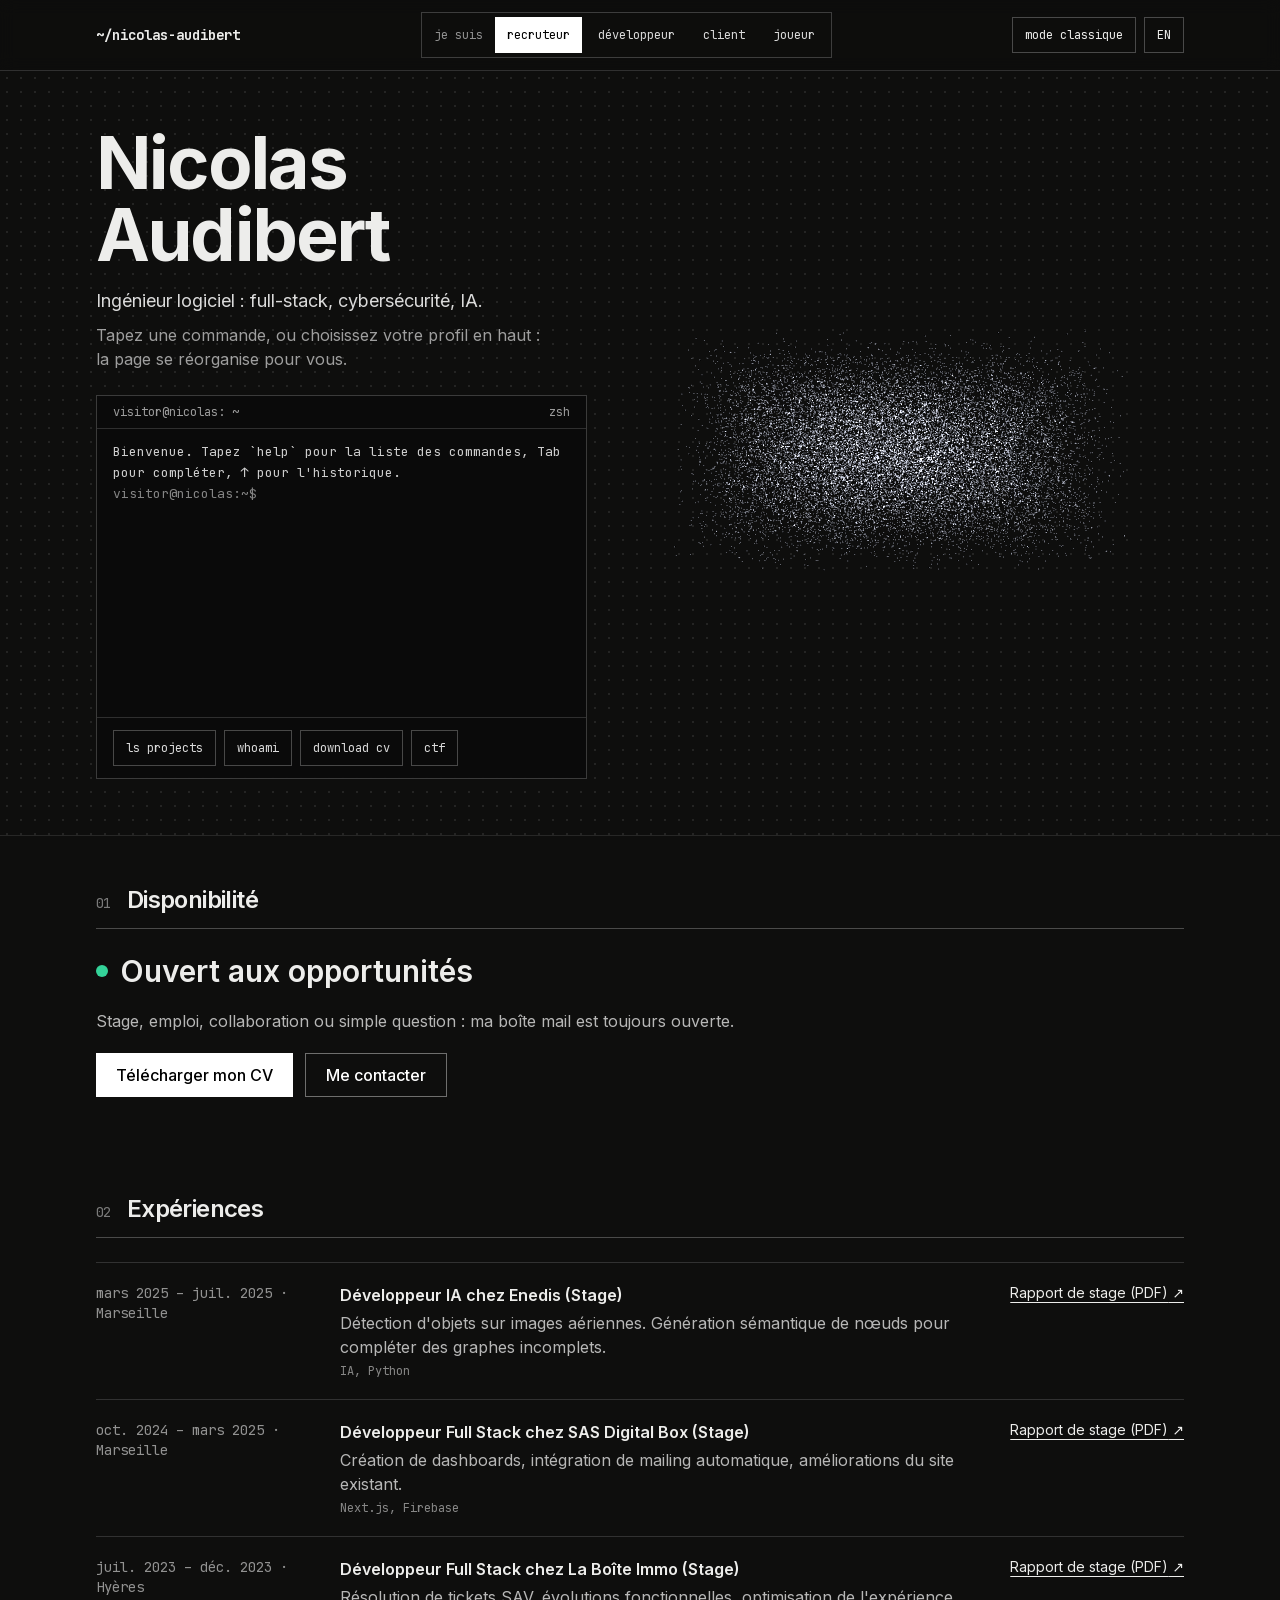
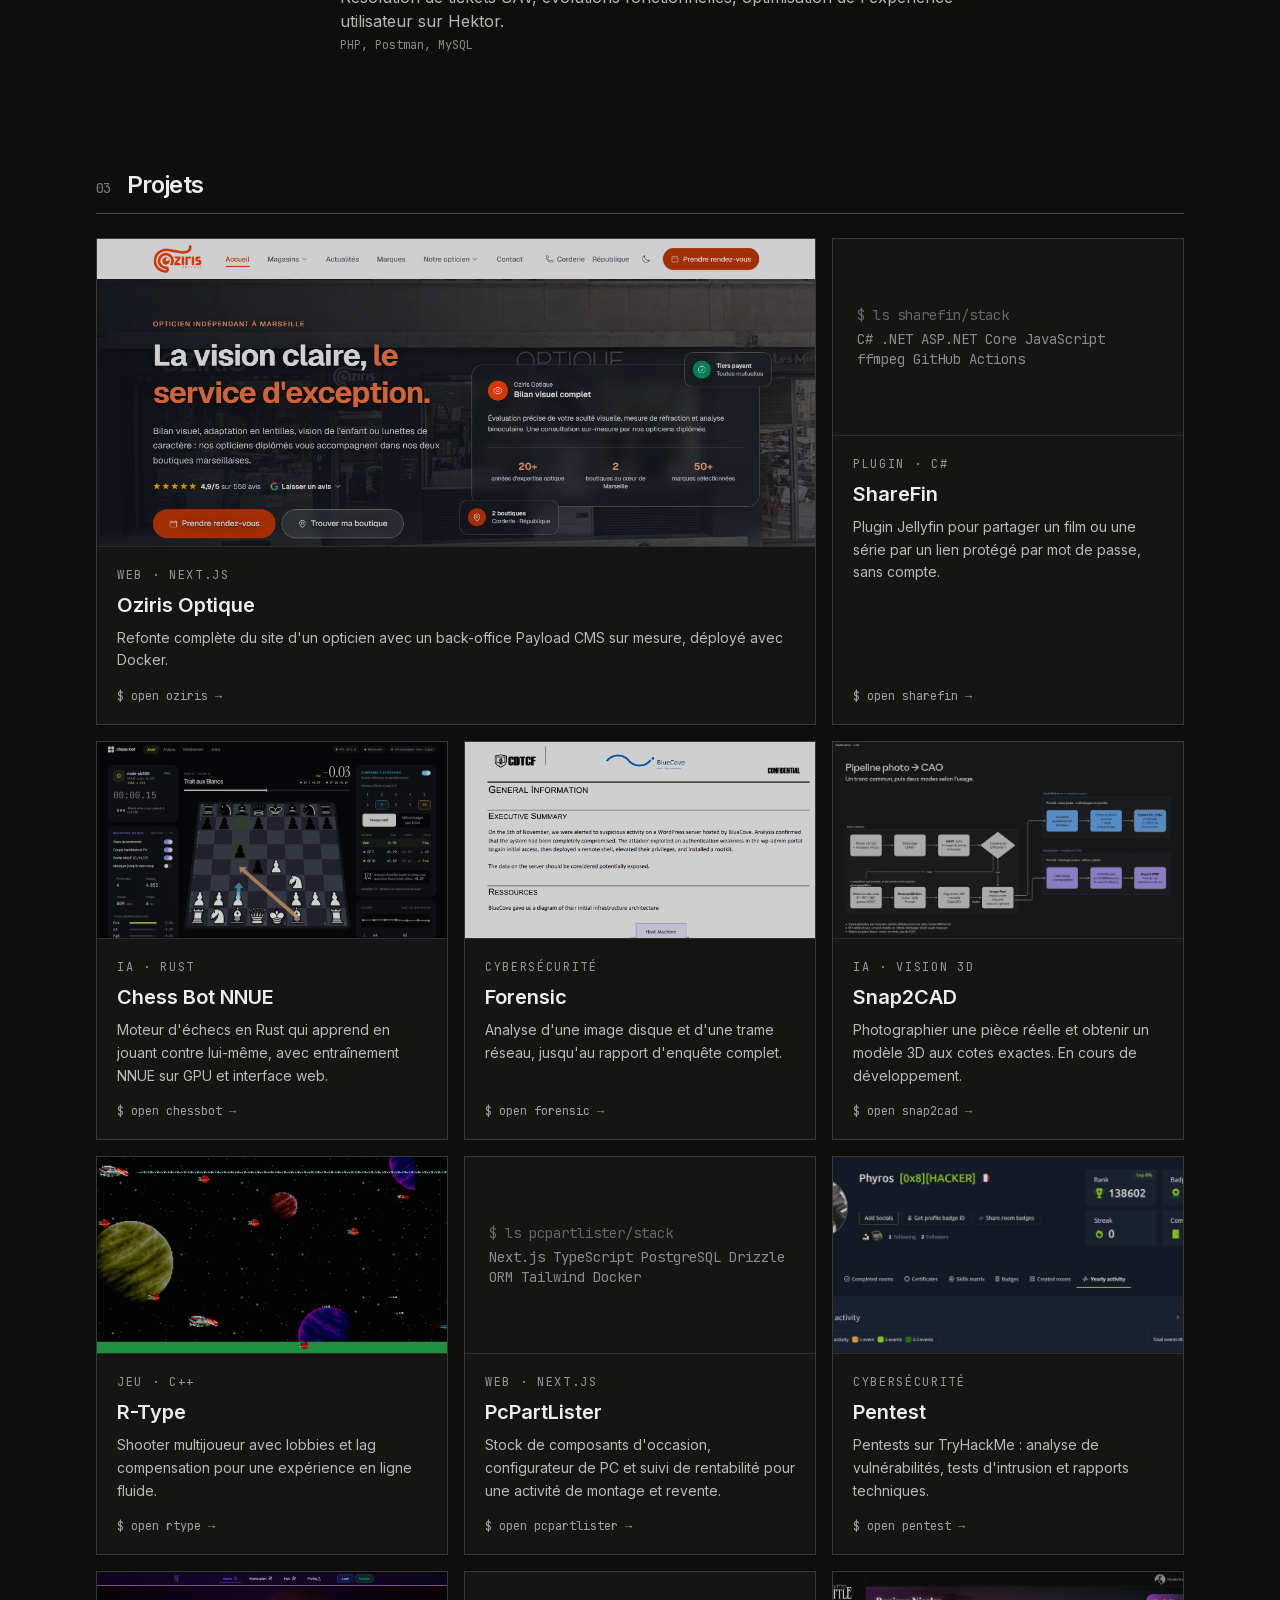
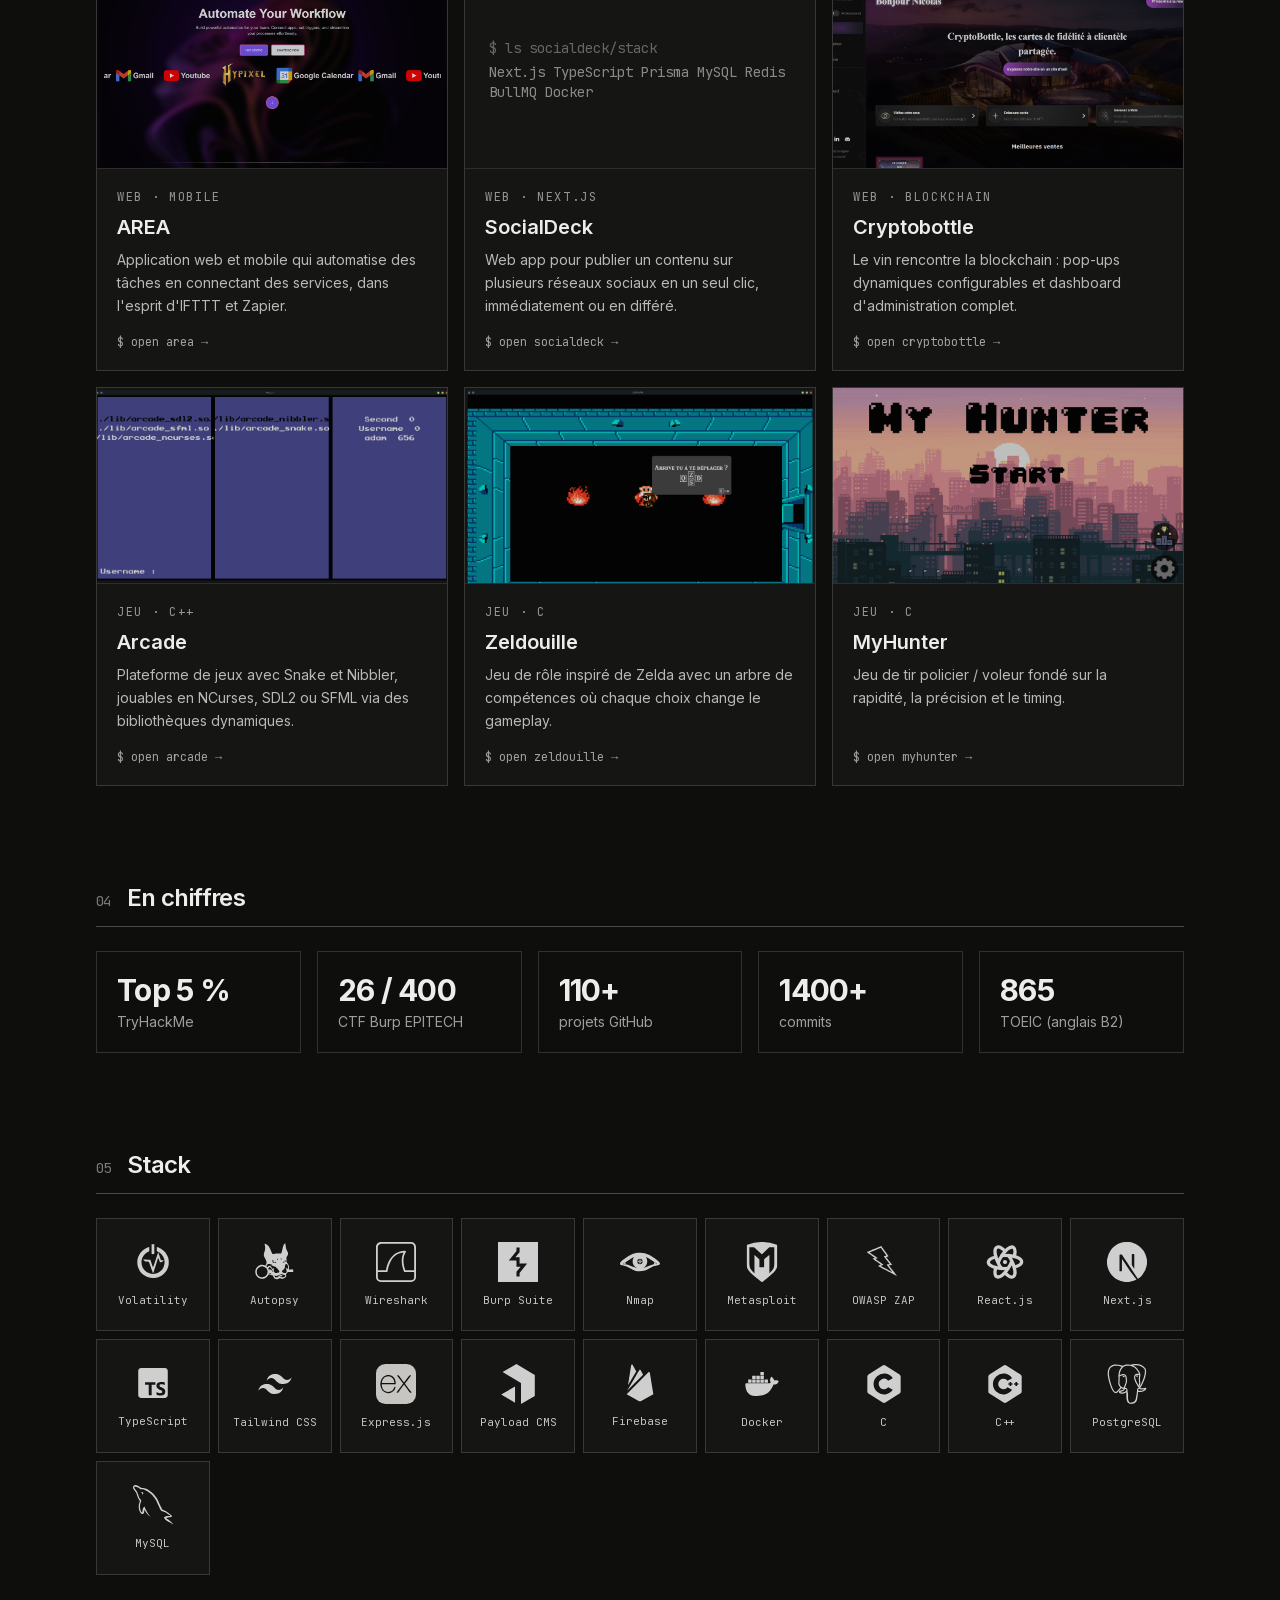
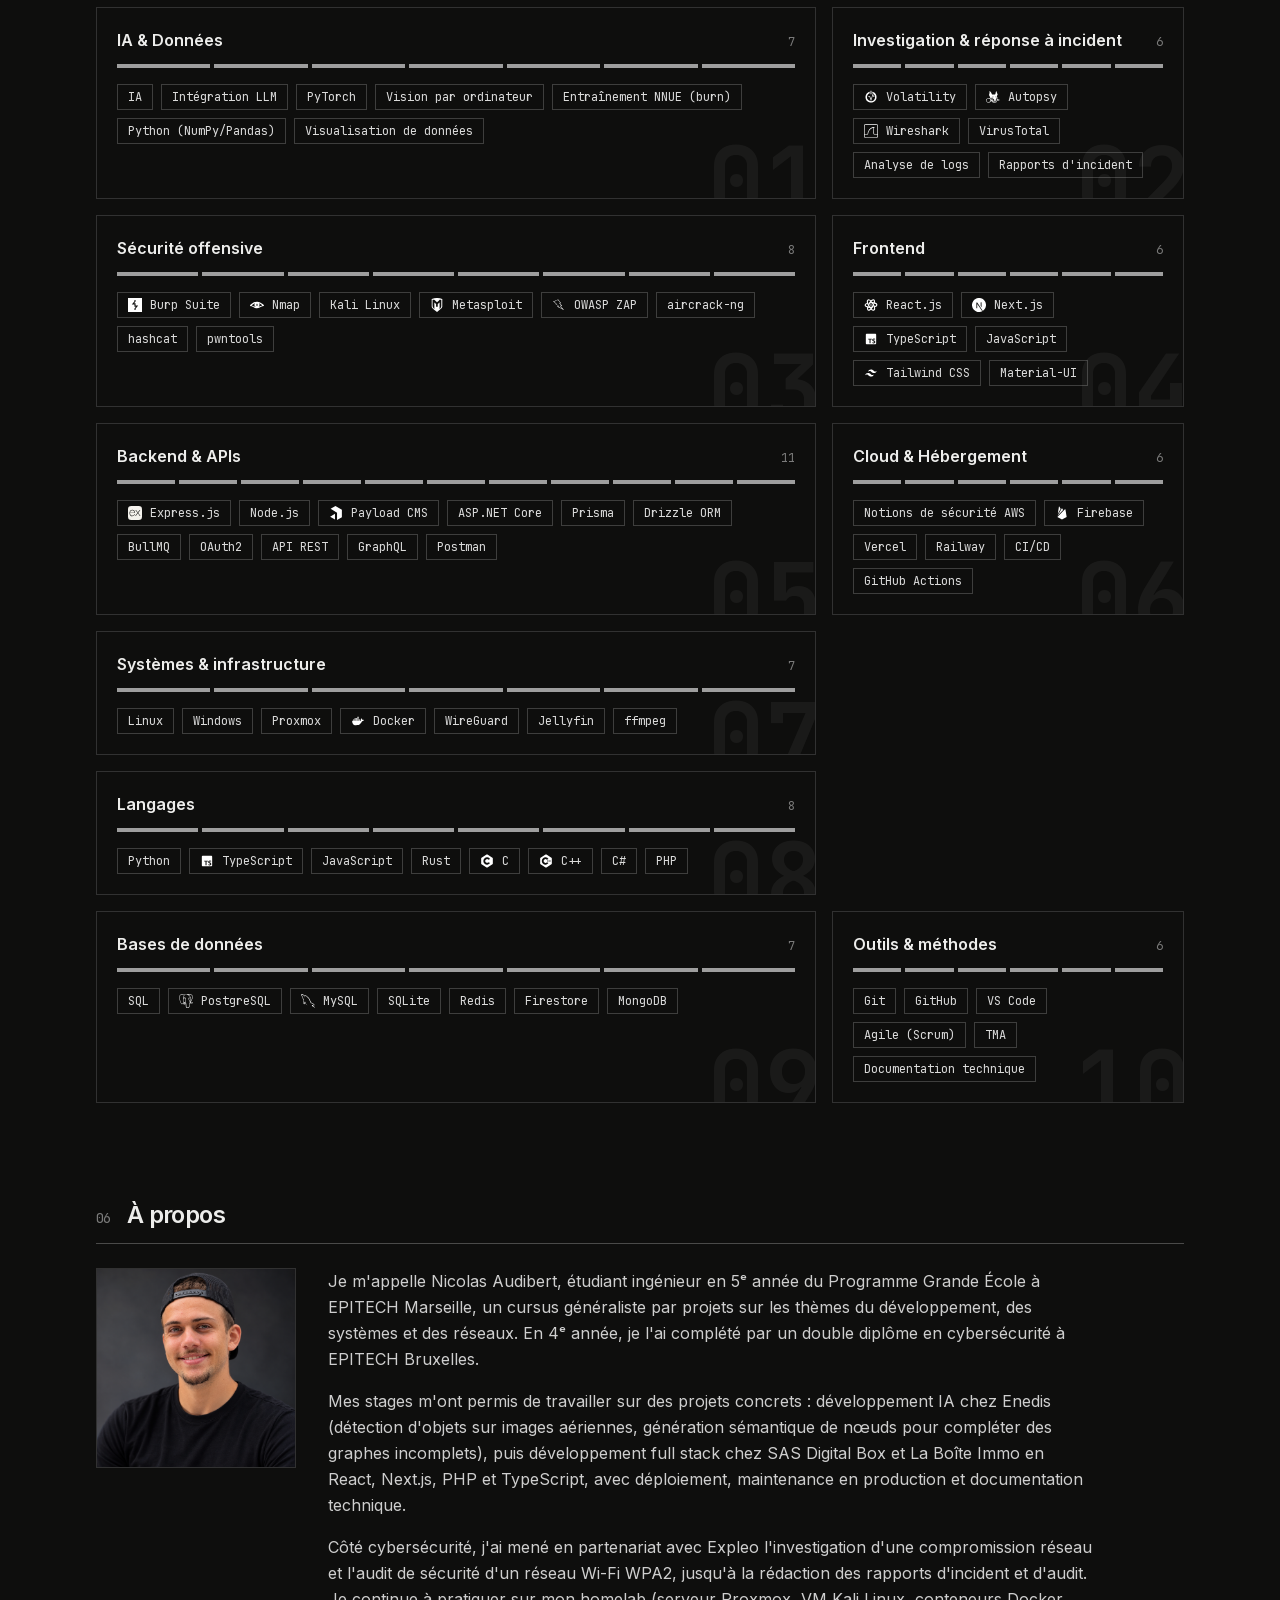
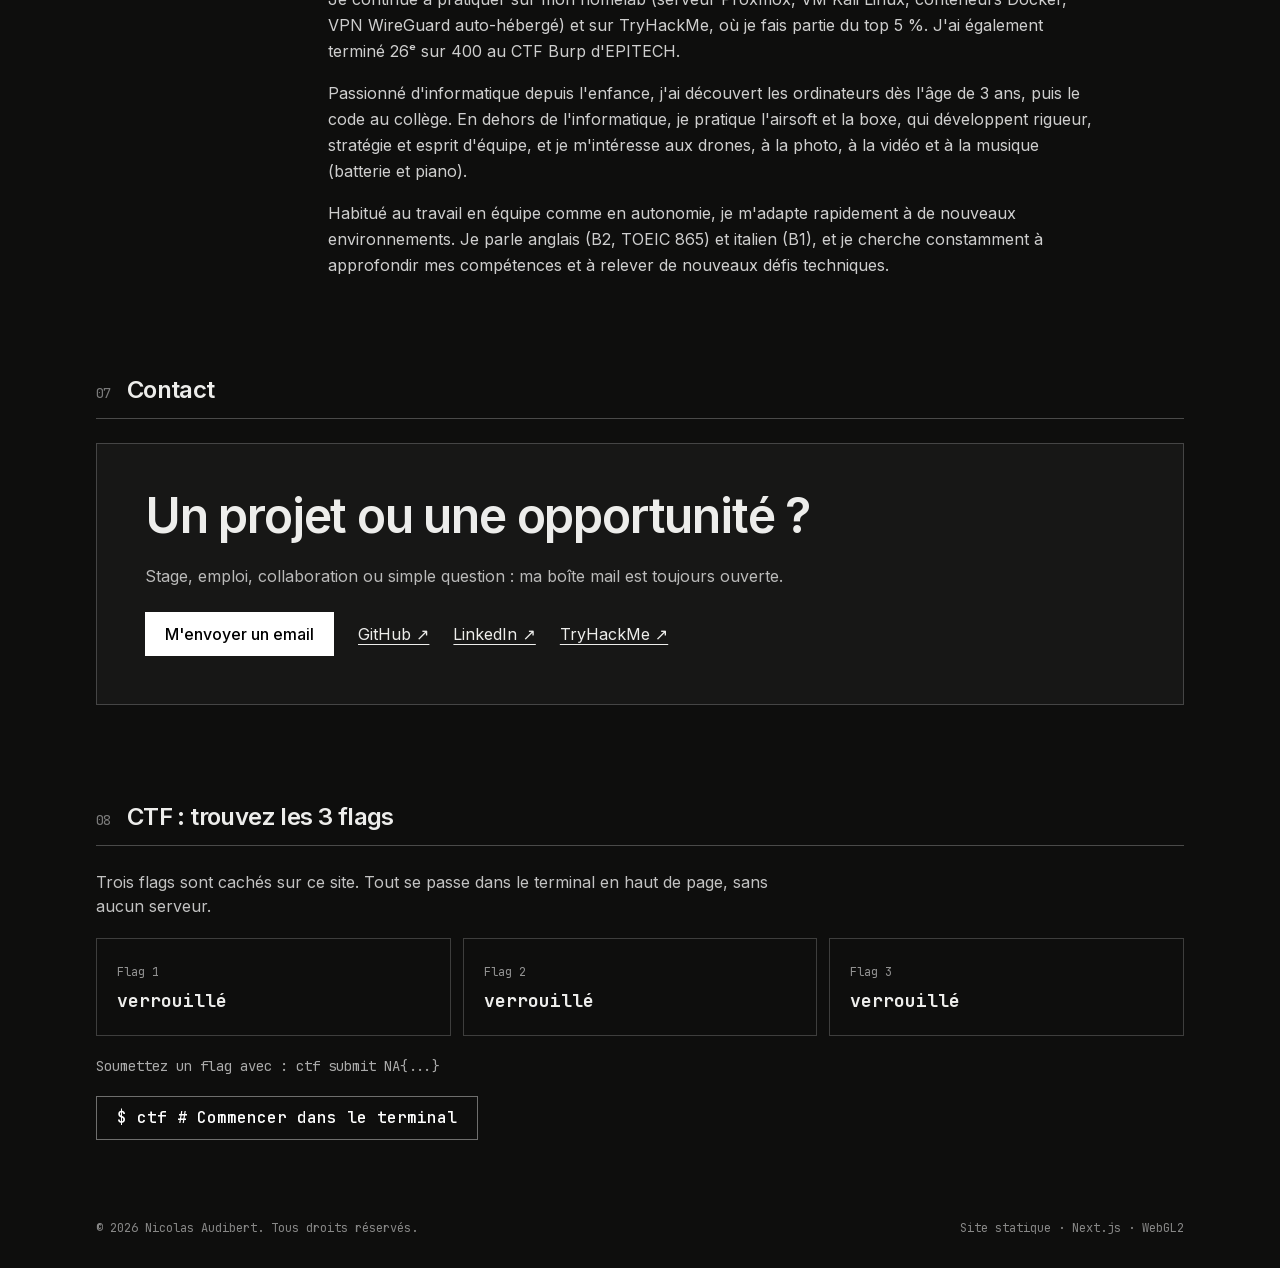
==== commit f2ec392b: "Deploy from source repo" ====
--- a/index.html
+++ b/index.html
@@ -1 +1 @@
-<!DOCTYPE html><html lang="fr"><head><meta charSet="utf-8"/><meta name="viewport" content="width=device-width, initial-scale=1"/><link rel="preload" href="/_next/static/media/bb3ef058b751a6ad-s.p.woff2" as="font" crossorigin="" type="font/woff2"/><link rel="preload" href="/_next/static/media/e4af272ccee01ff0-s.p.woff2" as="font" crossorigin="" type="font/woff2"/><link rel="stylesheet" href="/_next/static/css/001e34674e138344.css" data-precedence="next"/><link rel="preload" as="script" fetchPriority="low" href="/_next/static/chunks/webpack-addc045cc35dd12c.js"/><script src="/_next/static/chunks/4bd1b696-84738ee12a724c6b.js" async=""></script><script src="/_next/static/chunks/517-694fd2a9fad9bdfd.js" async=""></script><script src="/_next/static/chunks/main-app-8dcd89776c544c3c.js" async=""></script><script src="/_next/static/chunks/510-c08ecaec3d226c19.js" async=""></script><script src="/_next/static/chunks/app/layout-a09faf7567286471.js" async=""></script><script src="/_next/static/chunks/565-15ae15e19c5e0d40.js" async=""></script><script src="/_next/static/chunks/app/page-56986e1c0b05a628.js" async=""></script><meta name="next-size-adjust" content=""/><title>Nicolas Audibert | Ingénieur logiciel</title><meta name="description" content="Portfolio de Nicolas Audibert, ingénieur logiciel : full-stack, cybersécurité et IA. Projets, expériences, stack et un terminal avec un CTF caché."/><link rel="icon" href="/icon.svg?657d18d31e12e3dd" type="image/svg+xml" sizes="any"/><script src="/_next/static/chunks/polyfills-42372ed130431b0a.js" noModule=""></script></head><body class="__variable_d8ebd1 __variable_4dc837 bg-[#0e0e0d] font-sans text-[#ededeb] antialiased"><a href="#main" class="sr-only focus:not-sr-only focus:fixed focus:left-4 focus:top-4 focus:z-50 focus:bg-white focus:px-4 focus:py-2 focus:text-black">Aller au contenu</a><header class="sticky top-0 z-30 border-b border-white/15 bg-[#0e0e0d]/85 backdrop-blur"><div class="mx-auto flex max-w-6xl flex-wrap items-center justify-between gap-3 px-5 py-3 sm:px-8"><a href="#top" class="font-mono text-sm font-bold">~/nicolas-audibert</a><div role="group" aria-label="Organiser la page pour" class="flex flex-wrap items-center gap-1 border border-white/20 p-1 font-mono text-xs"><span class="px-2 text-white/55" aria-hidden="true">je suis</span><button type="button" aria-pressed="true" class="min-h-9 px-3 transition-colors bg-white text-black">recruteur</button><button type="button" aria-pressed="false" class="min-h-9 px-3 transition-colors text-white/85 hover:text-white">développeur</button><button type="button" aria-pressed="false" class="min-h-9 px-3 transition-colors text-white/85 hover:text-white">client</button><button type="button" aria-pressed="false" class="min-h-9 px-3 transition-colors text-white/85 hover:text-white">joueur</button></div><div class="flex gap-2 font-mono text-xs"><button type="button" class="min-h-9 border border-white/25 px-3 hover:border-white">mode classique</button><button type="button" aria-label="Switch to English" class="min-h-9 border border-white/25 px-3 hover:border-white">EN</button></div></div></header><p class="sr-only" aria-live="polite"></p><main id="main"><section id="top" class="relative overflow-hidden border-b border-white/10 bg-dots"><div class="mx-auto grid max-w-6xl grid-cols-1 gap-8 px-5 py-10 sm:px-8 lg:min-h-[640px] lg:grid-cols-[minmax(0,1fr)_minmax(0,1.15fr)] lg:items-center lg:py-14"><div class="relative z-10 flex flex-col gap-6"><div><h1 class="text-5xl font-bold leading-[0.95] tracking-tight sm:text-7xl">Nicolas<br/>Audibert</h1><p class="mt-4 text-lg text-white/85">Ingénieur logiciel : full-stack, cybersécurité, IA.</p><p class="mt-2 max-w-md text-white/60">Tapez une commande, ou choisissez votre profil en haut : la page se réorganise pour vous.</p></div><div class="flex flex-col border border-white/20 bg-[#0b0b0a]/90 font-mono text-[13px] leading-relaxed text-[#e6e6e2] backdrop-blur-sm"><div class="flex items-center justify-between border-b border-white/15 px-4 py-2 text-xs text-white/60"><span>visitor@nicolas: ~</span><span aria-hidden="true">zsh</span></div><div role="log" aria-live="polite" class="h-60 overflow-y-auto px-4 py-3 sm:h-72"><div class="whitespace-pre-wrap break-words"><span class="text-white/80">Bienvenue. Tapez `help` pour la liste des commandes, Tab pour compléter, ↑ pour l&#x27;historique.</span></div><form class="flex items-center gap-2"><label for="terminal-input" class="text-white/50">visitor@nicolas:~$<span class="sr-only"> <!-- -->Commande du terminal</span></label><input id="terminal-input" autoComplete="off" autoCapitalize="off" autoCorrect="off" spellCheck="false" class="min-w-0 flex-1 bg-transparent text-white caret-white outline-none" value=""/></form></div><div class="flex flex-wrap gap-2 border-t border-white/15 px-4 py-3"><button type="button" class="min-h-9 border border-white/25 px-3 text-xs text-white/85 transition-colors hover:border-white hover:text-white">ls projects</button><button type="button" class="min-h-9 border border-white/25 px-3 text-xs text-white/85 transition-colors hover:border-white hover:text-white">whoami</button><button type="button" class="min-h-9 border border-white/25 px-3 text-xs text-white/85 transition-colors hover:border-white hover:text-white">download cv</button><button type="button" class="min-h-9 border border-white/25 px-3 text-xs text-white/85 transition-colors hover:border-white hover:text-white">ctf</button></div></div></div><div class="h-72 sm:h-96 lg:h-[560px]"><canvas aria-hidden="true" class="block h-full w-full touch-none "></canvas></div></div></section><section id="availability" aria-labelledby="availability-title" style="view-transition-name:section-availability" class="mx-auto w-full max-w-6xl scroll-mt-24 px-5 py-12 sm:px-8"><h2 id="availability-title" class="mb-6 flex items-baseline gap-4 border-b border-white/25 pb-3 text-2xl font-semibold tracking-tight"><span class="font-mono text-sm font-normal text-white/45">01</span>Disponibilité</h2><div class="flex flex-col gap-5"><p class="flex items-center gap-3 text-2xl font-semibold sm:text-3xl"><span class="h-3 w-3 shrink-0 rounded-full bg-emerald-400" aria-hidden="true"></span>Ouvert aux opportunités</p><p class="max-w-2xl text-white/70">Stage, emploi, collaboration ou simple question : ma boîte mail est toujours ouverte.</p><div class="flex flex-wrap gap-3"><a href="/files/CV_Nicolas_Audibert_2026.pdf" download="" class="inline-flex min-h-11 items-center bg-white px-5 font-medium text-black transition-opacity hover:opacity-85">Télécharger mon CV</a><a href="mailto:nicodibert@gmail.com" class="inline-flex min-h-11 items-center border border-white/40 px-5 font-medium text-white transition-colors hover:border-white">Me contacter</a></div></div></section><section id="experience" aria-labelledby="experience-title" style="view-transition-name:section-experience" class="mx-auto w-full max-w-6xl scroll-mt-24 px-5 py-12 sm:px-8"><h2 id="experience-title" class="mb-6 flex items-baseline gap-4 border-b border-white/25 pb-3 text-2xl font-semibold tracking-tight"><span class="font-mono text-sm font-normal text-white/45">02</span>Expériences</h2><ol class="flex flex-col"><li class="grid gap-2 border-t border-white/15 py-5 sm:grid-cols-[220px_1fr_auto] sm:gap-6"><span class="font-mono text-sm text-white/55">mars 2025 – juil. 2025 · Marseille</span><div><h3 class="font-semibold">Développeur IA chez Enedis (Stage)</h3><p class="mt-1 text-white/70">Détection d&#x27;objets sur images aériennes. Génération sémantique de nœuds pour compléter des graphes incomplets.</p><p class="mt-1 font-mono text-xs text-white/50">IA, Python</p></div><a href="/files/Stage_Enedis_Nicolas_Audibert.pdf" target="_blank" rel="noopener noreferrer" class="self-start text-sm underline underline-offset-4 hover:text-white">Rapport de stage (PDF)<!-- --> ↗</a></li><li class="grid gap-2 border-t border-white/15 py-5 sm:grid-cols-[220px_1fr_auto] sm:gap-6"><span class="font-mono text-sm text-white/55">oct. 2024 – mars 2025 · Marseille</span><div><h3 class="font-semibold">Développeur Full Stack chez SAS Digital Box (Stage)</h3><p class="mt-1 text-white/70">Création de dashboards, intégration de mailing automatique, améliorations du site existant.</p><p class="mt-1 font-mono text-xs text-white/50">Next.js, Firebase</p></div><a href="/files/Stage_NFT_Box_Collections_Nicolas_Audibert.pdf" target="_blank" rel="noopener noreferrer" class="self-start text-sm underline underline-offset-4 hover:text-white">Rapport de stage (PDF)<!-- --> ↗</a></li><li class="grid gap-2 border-t border-white/15 py-5 sm:grid-cols-[220px_1fr_auto] sm:gap-6"><span class="font-mono text-sm text-white/55">juil. 2023 – déc. 2023 · Hyères</span><div><h3 class="font-semibold">Développeur Full Stack chez La Boîte Immo (Stage)</h3><p class="mt-1 text-white/70">Résolution de tickets SAV, évolutions fonctionnelles, optimisation de l&#x27;expérience utilisateur sur Hektor.</p><p class="mt-1 font-mono text-xs text-white/50">PHP, Postman, MySQL</p></div><a href="/files/Stage_La_Boite_Immo_Nicolas_Audibert.pdf" target="_blank" rel="noopener noreferrer" class="self-start text-sm underline underline-offset-4 hover:text-white">Rapport de stage (PDF)<!-- --> ↗</a></li></ol></section><section id="projects" aria-labelledby="projects-title" style="view-transition-name:section-projects" class="mx-auto w-full max-w-6xl scroll-mt-24 px-5 py-12 sm:px-8"><h2 id="projects-title" class="mb-6 flex items-baseline gap-4 border-b border-white/25 pb-3 text-2xl font-semibold tracking-tight"><span class="font-mono text-sm font-normal text-white/45">03</span>Projets</h2><ul class="grid gap-4 sm:grid-cols-2 lg:grid-cols-3"><li style="view-transition-name:project-oziris" class="sm:col-span-2"><button type="button" class="group flex h-full w-full flex-col border border-white/15 bg-white/[0.03] text-left transition-colors hover:border-white/50 focus-visible:border-white"><span class="relative block w-full overflow-hidden border-b border-white/10 aspect-[21/9]"><img alt="" loading="lazy" decoding="async" data-nimg="fill" class="object-cover object-top opacity-80 transition duration-500 group-hover:scale-[1.03] group-hover:opacity-100" style="position:absolute;height:100%;width:100%;left:0;top:0;right:0;bottom:0;color:transparent" src="/photos/Oziris/Home.png"/></span><span class="flex flex-1 flex-col gap-2 p-5"><span class="font-mono text-xs uppercase tracking-[0.14em] text-white/55">Web · Next.js</span><span class="text-xl font-semibold">Oziris Optique</span><span class="text-sm leading-relaxed text-white/70">Refonte complète du site d&#x27;un opticien avec un back-office Payload CMS sur mesure, déployé avec Docker.</span><span class="mt-auto pt-2 font-mono text-xs text-white/60">$ open <!-- -->oziris<!-- --> →</span></span></button></li><li style="view-transition-name:project-forensic" class=""><button type="button" class="group flex h-full w-full flex-col border border-white/15 bg-white/[0.03] text-left transition-colors hover:border-white/50 focus-visible:border-white"><span class="relative block w-full overflow-hidden border-b border-white/10 aspect-video"><img alt="" loading="lazy" decoding="async" data-nimg="fill" class="object-cover object-top opacity-80 transition duration-500 group-hover:scale-[1.03] group-hover:opacity-100" style="position:absolute;height:100%;width:100%;left:0;top:0;right:0;bottom:0;color:transparent" src="/photos/Forensic/Summary.png"/></span><span class="flex flex-1 flex-col gap-2 p-5"><span class="font-mono text-xs uppercase tracking-[0.14em] text-white/55">Cybersécurité</span><span class="text-xl font-semibold">Forensic</span><span class="text-sm leading-relaxed text-white/70">Analyse d&#x27;une image disque et d&#x27;une trame réseau, jusqu&#x27;au rapport d&#x27;enquête complet.</span><span class="mt-auto pt-2 font-mono text-xs text-white/60">$ open <!-- -->forensic<!-- --> →</span></span></button></li><li style="view-transition-name:project-rtype" class=""><button type="button" class="group flex h-full w-full flex-col border border-white/15 bg-white/[0.03] text-left transition-colors hover:border-white/50 focus-visible:border-white"><span class="relative block w-full overflow-hidden border-b border-white/10 aspect-video"><img alt="" loading="lazy" decoding="async" data-nimg="fill" class="object-cover object-top opacity-80 transition duration-500 group-hover:scale-[1.03] group-hover:opacity-100" style="position:absolute;height:100%;width:100%;left:0;top:0;right:0;bottom:0;color:transparent" src="/photos/Rtype/Gameplay.png"/></span><span class="flex flex-1 flex-col gap-2 p-5"><span class="font-mono text-xs uppercase tracking-[0.14em] text-white/55">Jeu · C++</span><span class="text-xl font-semibold">R-Type</span><span class="text-sm leading-relaxed text-white/70">Shooter multijoueur avec lobbies et lag compensation pour une expérience en ligne fluide.</span><span class="mt-auto pt-2 font-mono text-xs text-white/60">$ open <!-- -->rtype<!-- --> →</span></span></button></li><li style="view-transition-name:project-pentest" class=""><button type="button" class="group flex h-full w-full flex-col border border-white/15 bg-white/[0.03] text-left transition-colors hover:border-white/50 focus-visible:border-white"><span class="relative block w-full overflow-hidden border-b border-white/10 aspect-video"><img alt="" loading="lazy" decoding="async" data-nimg="fill" class="object-cover object-top opacity-80 transition duration-500 group-hover:scale-[1.03] group-hover:opacity-100" style="position:absolute;height:100%;width:100%;left:0;top:0;right:0;bottom:0;color:transparent" src="/photos/Pentest/Profile.png"/></span><span class="flex flex-1 flex-col gap-2 p-5"><span class="font-mono text-xs uppercase tracking-[0.14em] text-white/55">Cybersécurité</span><span class="text-xl font-semibold">Pentest</span><span class="text-sm leading-relaxed text-white/70">Pentests sur TryHackMe : analyse de vulnérabilités, tests d&#x27;intrusion et rapports techniques.</span><span class="mt-auto pt-2 font-mono text-xs text-white/60">$ open <!-- -->pentest<!-- --> →</span></span></button></li><li style="view-transition-name:project-area" class=""><button type="button" class="group flex h-full w-full flex-col border border-white/15 bg-white/[0.03] text-left transition-colors hover:border-white/50 focus-visible:border-white"><span class="relative block w-full overflow-hidden border-b border-white/10 aspect-video"><img alt="" loading="lazy" decoding="async" data-nimg="fill" class="object-cover object-top opacity-80 transition duration-500 group-hover:scale-[1.03] group-hover:opacity-100" style="position:absolute;height:100%;width:100%;left:0;top:0;right:0;bottom:0;color:transparent" src="/photos/Area/Main_page.png"/></span><span class="flex flex-1 flex-col gap-2 p-5"><span class="font-mono text-xs uppercase tracking-[0.14em] text-white/55">Web · Mobile</span><span class="text-xl font-semibold">AREA</span><span class="text-sm leading-relaxed text-white/70">Application web et mobile qui automatise des tâches en connectant des services, dans l&#x27;esprit d&#x27;IFTTT et Zapier.</span><span class="mt-auto pt-2 font-mono text-xs text-white/60">$ open <!-- -->area<!-- --> →</span></span></button></li><li style="view-transition-name:project-cryptobottle" class=""><button type="button" class="group flex h-full w-full flex-col border border-white/15 bg-white/[0.03] text-left transition-colors hover:border-white/50 focus-visible:border-white"><span class="relative block w-full overflow-hidden border-b border-white/10 aspect-video"><img alt="" loading="lazy" decoding="async" data-nimg="fill" class="object-cover object-top opacity-80 transition duration-500 group-hover:scale-[1.03] group-hover:opacity-100" style="position:absolute;height:100%;width:100%;left:0;top:0;right:0;bottom:0;color:transparent" src="/photos/Cryptobottle/Main_Menu.png"/></span><span class="flex flex-1 flex-col gap-2 p-5"><span class="font-mono text-xs uppercase tracking-[0.14em] text-white/55">Web · Blockchain</span><span class="text-xl font-semibold">Cryptobottle</span><span class="text-sm leading-relaxed text-white/70">Le vin rencontre la blockchain : pop-ups dynamiques configurables et dashboard d&#x27;administration complet.</span><span class="mt-auto pt-2 font-mono text-xs text-white/60">$ open <!-- -->cryptobottle<!-- --> →</span></span></button></li><li style="view-transition-name:project-myhunter" class=""><button type="button" class="group flex h-full w-full flex-col border border-white/15 bg-white/[0.03] text-left transition-colors hover:border-white/50 focus-visible:border-white"><span class="relative block w-full overflow-hidden border-b border-white/10 aspect-video"><img alt="" loading="lazy" decoding="async" data-nimg="fill" class="object-cover object-top opacity-80 transition duration-500 group-hover:scale-[1.03] group-hover:opacity-100" style="position:absolute;height:100%;width:100%;left:0;top:0;right:0;bottom:0;color:transparent" src="/photos/MyHunter/Main_menu.png"/></span><span class="flex flex-1 flex-col gap-2 p-5"><span class="font-mono text-xs uppercase tracking-[0.14em] text-white/55">Jeu · C</span><span class="text-xl font-semibold">MyHunter</span><span class="text-sm leading-relaxed text-white/70">Jeu de tir policier / voleur fondé sur la rapidité, la précision et le timing.</span><span class="mt-auto pt-2 font-mono text-xs text-white/60">$ open <!-- -->myhunter<!-- --> →</span></span></button></li></ul></section><section id="proofs" aria-labelledby="proofs-title" style="view-transition-name:section-proofs" class="mx-auto w-full max-w-6xl scroll-mt-24 px-5 py-12 sm:px-8"><h2 id="proofs-title" class="mb-6 flex items-baseline gap-4 border-b border-white/25 pb-3 text-2xl font-semibold tracking-tight"><span class="font-mono text-sm font-normal text-white/45">04</span>En chiffres</h2><dl class="grid grid-cols-2 gap-4 sm:grid-cols-3 lg:grid-cols-5"><div class="border border-white/15 p-5"><dt class="sr-only">TryHackMe</dt><dd class="text-3xl font-bold tracking-tight">Top 5 %</dd><dd class="mt-1 text-sm text-white/60">TryHackMe</dd></div><div class="border border-white/15 p-5"><dt class="sr-only">CTF Burp EPITECH</dt><dd class="text-3xl font-bold tracking-tight">26 / 400</dd><dd class="mt-1 text-sm text-white/60">CTF Burp EPITECH</dd></div><div class="border border-white/15 p-5"><dt class="sr-only">projets GitHub</dt><dd class="text-3xl font-bold tracking-tight">110+</dd><dd class="mt-1 text-sm text-white/60">projets GitHub</dd></div><div class="border border-white/15 p-5"><dt class="sr-only">commits</dt><dd class="text-3xl font-bold tracking-tight">1400+</dd><dd class="mt-1 text-sm text-white/60">commits</dd></div><div class="border border-white/15 p-5"><dt class="sr-only">TOEIC (anglais B2)</dt><dd class="text-3xl font-bold tracking-tight">865</dd><dd class="mt-1 text-sm text-white/60">TOEIC (anglais B2)</dd></div></dl></section><section id="stack" aria-labelledby="stack-title" style="view-transition-name:section-stack" class="mx-auto w-full max-w-6xl scroll-mt-24 px-5 py-12 sm:px-8"><h2 id="stack-title" class="mb-6 flex items-baseline gap-4 border-b border-white/25 pb-3 text-2xl font-semibold tracking-tight"><span class="font-mono text-sm font-normal text-white/45">05</span>Stack</h2><div class="flex flex-col gap-8"><ul class="grid grid-cols-[repeat(auto-fill,minmax(104px,1fr))] gap-2"><li class="group flex aspect-square flex-col items-center justify-center gap-3 border border-white/15 bg-white/[0.03] p-3 transition-colors hover:border-white/60 hover:bg-white/[0.07]"><img alt="" loading="lazy" width="40" height="40" decoding="async" data-nimg="1" class="h-10 w-10 object-contain opacity-80 transition group-hover:scale-110 group-hover:opacity-100" style="color:transparent" src="/icons/technologies/volatility.svg"/><span class="text-center font-mono text-[11px] leading-tight text-white/75">Volatility</span></li><li class="group flex aspect-square flex-col items-center justify-center gap-3 border border-white/15 bg-white/[0.03] p-3 transition-colors hover:border-white/60 hover:bg-white/[0.07]"><img alt="" loading="lazy" width="40" height="40" decoding="async" data-nimg="1" class="h-10 w-10 object-contain opacity-80 transition group-hover:scale-110 group-hover:opacity-100" style="color:transparent" src="/icons/technologies/autopsy.svg"/><span class="text-center font-mono text-[11px] leading-tight text-white/75">Autopsy</span></li><li class="group flex aspect-square flex-col items-center justify-center gap-3 border border-white/15 bg-white/[0.03] p-3 transition-colors hover:border-white/60 hover:bg-white/[0.07]"><img alt="" loading="lazy" width="40" height="40" decoding="async" data-nimg="1" class="h-10 w-10 object-contain opacity-80 transition group-hover:scale-110 group-hover:opacity-100" style="color:transparent" src="/icons/technologies/wireshark.svg"/><span class="text-center font-mono text-[11px] leading-tight text-white/75">Wireshark</span></li><li class="group flex aspect-square flex-col items-center justify-center gap-3 border border-white/15 bg-white/[0.03] p-3 transition-colors hover:border-white/60 hover:bg-white/[0.07]"><img alt="" loading="lazy" width="40" height="40" decoding="async" data-nimg="1" class="h-10 w-10 object-contain opacity-80 transition group-hover:scale-110 group-hover:opacity-100" style="color:transparent" src="/icons/technologies/burpsuite.svg"/><span class="text-center font-mono text-[11px] leading-tight text-white/75">Burp Suite</span></li><li class="group flex aspect-square flex-col items-center justify-center gap-3 border border-white/15 bg-white/[0.03] p-3 transition-colors hover:border-white/60 hover:bg-white/[0.07]"><img alt="" loading="lazy" width="40" height="40" decoding="async" data-nimg="1" class="h-10 w-10 object-contain opacity-80 transition group-hover:scale-110 group-hover:opacity-100" style="color:transparent" src="/icons/technologies/nmap.svg"/><span class="text-center font-mono text-[11px] leading-tight text-white/75">Nmap</span></li><li class="group flex aspect-square flex-col items-center justify-center gap-3 border border-white/15 bg-white/[0.03] p-3 transition-colors hover:border-white/60 hover:bg-white/[0.07]"><img alt="" loading="lazy" width="40" height="40" decoding="async" data-nimg="1" class="h-10 w-10 object-contain opacity-80 transition group-hover:scale-110 group-hover:opacity-100" style="color:transparent" src="/icons/technologies/metasploit.svg"/><span class="text-center font-mono text-[11px] leading-tight text-white/75">Metasploit</span></li><li class="group flex aspect-square flex-col items-center justify-center gap-3 border border-white/15 bg-white/[0.03] p-3 transition-colors hover:border-white/60 hover:bg-white/[0.07]"><img alt="" loading="lazy" width="40" height="40" decoding="async" data-nimg="1" class="h-10 w-10 object-contain opacity-80 transition group-hover:scale-110 group-hover:opacity-100" style="color:transparent" src="/icons/technologies/zaproxy.svg"/><span class="text-center font-mono text-[11px] leading-tight text-white/75">OWASP ZAP</span></li><li class="group flex aspect-square flex-col items-center justify-center gap-3 border border-white/15 bg-white/[0.03] p-3 transition-colors hover:border-white/60 hover:bg-white/[0.07]"><img alt="" loading="lazy" width="40" height="40" decoding="async" data-nimg="1" class="h-10 w-10 object-contain opacity-80 transition group-hover:scale-110 group-hover:opacity-100" style="color:transparent" src="/icons/technologies/reactnative.svg"/><span class="text-center font-mono text-[11px] leading-tight text-white/75">React.js</span></li><li class="group flex aspect-square flex-col items-center justify-center gap-3 border border-white/15 bg-white/[0.03] p-3 transition-colors hover:border-white/60 hover:bg-white/[0.07]"><img alt="" loading="lazy" width="40" height="40" decoding="async" data-nimg="1" class="h-10 w-10 object-contain opacity-80 transition group-hover:scale-110 group-hover:opacity-100" style="color:transparent" src="/icons/technologies/nextjs.svg"/><span class="text-center font-mono text-[11px] leading-tight text-white/75">Next.js</span></li><li class="group flex aspect-square flex-col items-center justify-center gap-3 border border-white/15 bg-white/[0.03] p-3 transition-colors hover:border-white/60 hover:bg-white/[0.07]"><img alt="" loading="lazy" width="40" height="40" decoding="async" data-nimg="1" class="h-10 w-10 object-contain opacity-80 transition group-hover:scale-110 group-hover:opacity-100" style="color:transparent" src="/icons/technologies/typescript.svg"/><span class="text-center font-mono text-[11px] leading-tight text-white/75">TypeScript</span></li><li class="group flex aspect-square flex-col items-center justify-center gap-3 border border-white/15 bg-white/[0.03] p-3 transition-colors hover:border-white/60 hover:bg-white/[0.07]"><img alt="" loading="lazy" width="40" height="40" decoding="async" data-nimg="1" class="h-10 w-10 object-contain opacity-80 transition group-hover:scale-110 group-hover:opacity-100" style="color:transparent" src="/icons/technologies/tailwind.svg"/><span class="text-center font-mono text-[11px] leading-tight text-white/75">Tailwind CSS</span></li><li class="group flex aspect-square flex-col items-center justify-center gap-3 border border-white/15 bg-white/[0.03] p-3 transition-colors hover:border-white/60 hover:bg-white/[0.07]"><img alt="" loading="lazy" width="40" height="40" decoding="async" data-nimg="1" class="h-10 w-10 object-contain opacity-80 transition group-hover:scale-110 group-hover:opacity-100" style="color:transparent" src="/icons/technologies/expressjs.svg"/><span class="text-center font-mono text-[11px] leading-tight text-white/75">Express.js</span></li><li class="group flex aspect-square flex-col items-center justify-center gap-3 border border-white/15 bg-white/[0.03] p-3 transition-colors hover:border-white/60 hover:bg-white/[0.07]"><img alt="" loading="lazy" width="40" height="40" decoding="async" data-nimg="1" class="h-10 w-10 object-contain opacity-80 transition group-hover:scale-110 group-hover:opacity-100" style="color:transparent" src="/icons/technologies/payloadcms.svg"/><span class="text-center font-mono text-[11px] leading-tight text-white/75">Payload CMS</span></li><li class="group flex aspect-square flex-col items-center justify-center gap-3 border border-white/15 bg-white/[0.03] p-3 transition-colors hover:border-white/60 hover:bg-white/[0.07]"><img alt="" loading="lazy" width="40" height="40" decoding="async" data-nimg="1" class="h-10 w-10 object-contain opacity-80 transition group-hover:scale-110 group-hover:opacity-100" style="color:transparent" src="/icons/technologies/firebase.svg"/><span class="text-center font-mono text-[11px] leading-tight text-white/75">Firebase</span></li><li class="group flex aspect-square flex-col items-center justify-center gap-3 border border-white/15 bg-white/[0.03] p-3 transition-colors hover:border-white/60 hover:bg-white/[0.07]"><img alt="" loading="lazy" width="40" height="40" decoding="async" data-nimg="1" class="h-10 w-10 object-contain opacity-80 transition group-hover:scale-110 group-hover:opacity-100" style="color:transparent" src="/icons/technologies/docker.svg"/><span class="text-center font-mono text-[11px] leading-tight text-white/75">Docker</span></li><li class="group flex aspect-square flex-col items-center justify-center gap-3 border border-white/15 bg-white/[0.03] p-3 transition-colors hover:border-white/60 hover:bg-white/[0.07]"><img alt="" loading="lazy" width="40" height="40" decoding="async" data-nimg="1" class="h-10 w-10 object-contain opacity-80 transition group-hover:scale-110 group-hover:opacity-100" style="color:transparent" src="/icons/technologies/c.svg"/><span class="text-center font-mono text-[11px] leading-tight text-white/75">C</span></li><li class="group flex aspect-square flex-col items-center justify-center gap-3 border border-white/15 bg-white/[0.03] p-3 transition-colors hover:border-white/60 hover:bg-white/[0.07]"><img alt="" loading="lazy" width="40" height="40" decoding="async" data-nimg="1" class="h-10 w-10 object-contain opacity-80 transition group-hover:scale-110 group-hover:opacity-100" style="color:transparent" src="/icons/technologies/cpp.svg"/><span class="text-center font-mono text-[11px] leading-tight text-white/75">C++</span></li><li class="group flex aspect-square flex-col items-center justify-center gap-3 border border-white/15 bg-white/[0.03] p-3 transition-colors hover:border-white/60 hover:bg-white/[0.07]"><img alt="" loading="lazy" width="40" height="40" decoding="async" data-nimg="1" class="h-10 w-10 object-contain opacity-80 transition group-hover:scale-110 group-hover:opacity-100" style="color:transparent" src="/icons/technologies/postgresql.svg"/><span class="text-center font-mono text-[11px] leading-tight text-white/75">PostgreSQL</span></li></ul><div class="grid gap-4 sm:grid-cols-2 lg:grid-cols-3"><div class="relative overflow-hidden border border-white/15 p-5 "><span aria-hidden="true" class="pointer-events-none absolute -bottom-8 -right-2 font-mono text-8xl font-bold text-white/[0.05]">01</span><h3 class="flex items-baseline justify-between gap-3 font-semibold">IA &amp; Données<span class="font-mono text-xs font-normal text-white/45">4</span></h3><div aria-hidden="true" class="mt-3 flex gap-1"><span class="h-1 flex-1 bg-white/60"></span><span class="h-1 flex-1 bg-white/60"></span><span class="h-1 flex-1 bg-white/60"></span><span class="h-1 flex-1 bg-white/60"></span></div><ul class="mt-4 flex flex-wrap gap-2"><li class="inline-flex items-center gap-2 border border-white/20 px-2.5 py-1 font-mono text-xs text-white/85">IA</li><li class="inline-flex items-center gap-2 border border-white/20 px-2.5 py-1 font-mono text-xs text-white/85">Intégration LLM</li><li class="inline-flex items-center gap-2 border border-white/20 px-2.5 py-1 font-mono text-xs text-white/85">Python (NumPy/Pandas)</li><li class="inline-flex items-center gap-2 border border-white/20 px-2.5 py-1 font-mono text-xs text-white/85">Visualisation de données</li></ul></div><div class="relative overflow-hidden border border-white/15 p-5 "><span aria-hidden="true" class="pointer-events-none absolute -bottom-8 -right-2 font-mono text-8xl font-bold text-white/[0.05]">02</span><h3 class="flex items-baseline justify-between gap-3 font-semibold">Investigation &amp; réponse à incident<span class="font-mono text-xs font-normal text-white/45">6</span></h3><div aria-hidden="true" class="mt-3 flex gap-1"><span class="h-1 flex-1 bg-white/60"></span><span class="h-1 flex-1 bg-white/60"></span><span class="h-1 flex-1 bg-white/60"></span><span class="h-1 flex-1 bg-white/60"></span><span class="h-1 flex-1 bg-white/60"></span><span class="h-1 flex-1 bg-white/60"></span></div><ul class="mt-4 flex flex-wrap gap-2"><li class="inline-flex items-center gap-2 border border-white/20 px-2.5 py-1 font-mono text-xs text-white/85"><img alt="" loading="lazy" width="14" height="14" decoding="async" data-nimg="1" class="h-3.5 w-3.5 object-contain" style="color:transparent" src="/icons/technologies/volatility.svg"/>Volatility</li><li class="inline-flex items-center gap-2 border border-white/20 px-2.5 py-1 font-mono text-xs text-white/85"><img alt="" loading="lazy" width="14" height="14" decoding="async" data-nimg="1" class="h-3.5 w-3.5 object-contain" style="color:transparent" src="/icons/technologies/autopsy.svg"/>Autopsy</li><li class="inline-flex items-center gap-2 border border-white/20 px-2.5 py-1 font-mono text-xs text-white/85"><img alt="" loading="lazy" width="14" height="14" decoding="async" data-nimg="1" class="h-3.5 w-3.5 object-contain" style="color:transparent" src="/icons/technologies/wireshark.svg"/>Wireshark</li><li class="inline-flex items-center gap-2 border border-white/20 px-2.5 py-1 font-mono text-xs text-white/85">VirusTotal</li><li class="inline-flex items-center gap-2 border border-white/20 px-2.5 py-1 font-mono text-xs text-white/85">Analyse de logs</li><li class="inline-flex items-center gap-2 border border-white/20 px-2.5 py-1 font-mono text-xs text-white/85">Rapports d&#x27;incident</li></ul></div><div class="relative overflow-hidden border border-white/15 p-5 lg:col-span-2"><span aria-hidden="true" class="pointer-events-none absolute -bottom-8 -right-2 font-mono text-8xl font-bold text-white/[0.05]">03</span><h3 class="flex items-baseline justify-between gap-3 font-semibold">Sécurité offensive<span class="font-mono text-xs font-normal text-white/45">8</span></h3><div aria-hidden="true" class="mt-3 flex gap-1"><span class="h-1 flex-1 bg-white/60"></span><span class="h-1 flex-1 bg-white/60"></span><span class="h-1 flex-1 bg-white/60"></span><span class="h-1 flex-1 bg-white/60"></span><span class="h-1 flex-1 bg-white/60"></span><span class="h-1 flex-1 bg-white/60"></span><span class="h-1 flex-1 bg-white/60"></span><span class="h-1 flex-1 bg-white/60"></span></div><ul class="mt-4 flex flex-wrap gap-2"><li class="inline-flex items-center gap-2 border border-white/20 px-2.5 py-1 font-mono text-xs text-white/85"><img alt="" loading="lazy" width="14" height="14" decoding="async" data-nimg="1" class="h-3.5 w-3.5 object-contain" style="color:transparent" src="/icons/technologies/burpsuite.svg"/>Burp Suite</li><li class="inline-flex items-center gap-2 border border-white/20 px-2.5 py-1 font-mono text-xs text-white/85"><img alt="" loading="lazy" width="14" height="14" decoding="async" data-nimg="1" class="h-3.5 w-3.5 object-contain" style="color:transparent" src="/icons/technologies/nmap.svg"/>Nmap</li><li class="inline-flex items-center gap-2 border border-white/20 px-2.5 py-1 font-mono text-xs text-white/85">Kali Linux</li><li class="inline-flex items-center gap-2 border border-white/20 px-2.5 py-1 font-mono text-xs text-white/85"><img alt="" loading="lazy" width="14" height="14" decoding="async" data-nimg="1" class="h-3.5 w-3.5 object-contain" style="color:transparent" src="/icons/technologies/metasploit.svg"/>Metasploit</li><li class="inline-flex items-center gap-2 border border-white/20 px-2.5 py-1 font-mono text-xs text-white/85"><img alt="" loading="lazy" width="14" height="14" decoding="async" data-nimg="1" class="h-3.5 w-3.5 object-contain" style="color:transparent" src="/icons/technologies/zaproxy.svg"/>OWASP ZAP</li><li class="inline-flex items-center gap-2 border border-white/20 px-2.5 py-1 font-mono text-xs text-white/85">aircrack-ng</li><li class="inline-flex items-center gap-2 border border-white/20 px-2.5 py-1 font-mono text-xs text-white/85">hashcat</li><li class="inline-flex items-center gap-2 border border-white/20 px-2.5 py-1 font-mono text-xs text-white/85">pwntools</li></ul></div><div class="relative overflow-hidden border border-white/15 p-5 "><span aria-hidden="true" class="pointer-events-none absolute -bottom-8 -right-2 font-mono text-8xl font-bold text-white/[0.05]">04</span><h3 class="flex items-baseline justify-between gap-3 font-semibold">Frontend<span class="font-mono text-xs font-normal text-white/45">6</span></h3><div aria-hidden="true" class="mt-3 flex gap-1"><span class="h-1 flex-1 bg-white/60"></span><span class="h-1 flex-1 bg-white/60"></span><span class="h-1 flex-1 bg-white/60"></span><span class="h-1 flex-1 bg-white/60"></span><span class="h-1 flex-1 bg-white/60"></span><span class="h-1 flex-1 bg-white/60"></span></div><ul class="mt-4 flex flex-wrap gap-2"><li class="inline-flex items-center gap-2 border border-white/20 px-2.5 py-1 font-mono text-xs text-white/85"><img alt="" loading="lazy" width="14" height="14" decoding="async" data-nimg="1" class="h-3.5 w-3.5 object-contain" style="color:transparent" src="/icons/technologies/reactnative.svg"/>React.js</li><li class="inline-flex items-center gap-2 border border-white/20 px-2.5 py-1 font-mono text-xs text-white/85"><img alt="" loading="lazy" width="14" height="14" decoding="async" data-nimg="1" class="h-3.5 w-3.5 object-contain" style="color:transparent" src="/icons/technologies/nextjs.svg"/>Next.js</li><li class="inline-flex items-center gap-2 border border-white/20 px-2.5 py-1 font-mono text-xs text-white/85"><img alt="" loading="lazy" width="14" height="14" decoding="async" data-nimg="1" class="h-3.5 w-3.5 object-contain" style="color:transparent" src="/icons/technologies/typescript.svg"/>TypeScript</li><li class="inline-flex items-center gap-2 border border-white/20 px-2.5 py-1 font-mono text-xs text-white/85">JavaScript</li><li class="inline-flex items-center gap-2 border border-white/20 px-2.5 py-1 font-mono text-xs text-white/85"><img alt="" loading="lazy" width="14" height="14" decoding="async" data-nimg="1" class="h-3.5 w-3.5 object-contain" style="color:transparent" src="/icons/technologies/tailwind.svg"/>Tailwind CSS</li><li class="inline-flex items-center gap-2 border border-white/20 px-2.5 py-1 font-mono text-xs text-white/85">Material-UI</li></ul></div><div class="relative overflow-hidden border border-white/15 p-5 "><span aria-hidden="true" class="pointer-events-none absolute -bottom-8 -right-2 font-mono text-8xl font-bold text-white/[0.05]">05</span><h3 class="flex items-baseline justify-between gap-3 font-semibold">Backend &amp; APIs<span class="font-mono text-xs font-normal text-white/45">6</span></h3><div aria-hidden="true" class="mt-3 flex gap-1"><span class="h-1 flex-1 bg-white/60"></span><span class="h-1 flex-1 bg-white/60"></span><span class="h-1 flex-1 bg-white/60"></span><span class="h-1 flex-1 bg-white/60"></span><span class="h-1 flex-1 bg-white/60"></span><span class="h-1 flex-1 bg-white/60"></span></div><ul class="mt-4 flex flex-wrap gap-2"><li class="inline-flex items-center gap-2 border border-white/20 px-2.5 py-1 font-mono text-xs text-white/85"><img alt="" loading="lazy" width="14" height="14" decoding="async" data-nimg="1" class="h-3.5 w-3.5 object-contain" style="color:transparent" src="/icons/technologies/expressjs.svg"/>Express.js</li><li class="inline-flex items-center gap-2 border border-white/20 px-2.5 py-1 font-mono text-xs text-white/85">Node.js</li><li class="inline-flex items-center gap-2 border border-white/20 px-2.5 py-1 font-mono text-xs text-white/85"><img alt="" loading="lazy" width="14" height="14" decoding="async" data-nimg="1" class="h-3.5 w-3.5 object-contain" style="color:transparent" src="/icons/technologies/payloadcms.svg"/>Payload CMS</li><li class="inline-flex items-center gap-2 border border-white/20 px-2.5 py-1 font-mono text-xs text-white/85">API REST</li><li class="inline-flex items-center gap-2 border border-white/20 px-2.5 py-1 font-mono text-xs text-white/85">GraphQL</li><li class="inline-flex items-center gap-2 border border-white/20 px-2.5 py-1 font-mono text-xs text-white/85">Postman</li></ul></div><div class="relative overflow-hidden border border-white/15 p-5 "><span aria-hidden="true" class="pointer-events-none absolute -bottom-8 -right-2 font-mono text-8xl font-bold text-white/[0.05]">06</span><h3 class="flex items-baseline justify-between gap-3 font-semibold">Cloud &amp; Hébergement<span class="font-mono text-xs font-normal text-white/45">5</span></h3><div aria-hidden="true" class="mt-3 flex gap-1"><span class="h-1 flex-1 bg-white/60"></span><span class="h-1 flex-1 bg-white/60"></span><span class="h-1 flex-1 bg-white/60"></span><span class="h-1 flex-1 bg-white/60"></span><span class="h-1 flex-1 bg-white/60"></span></div><ul class="mt-4 flex flex-wrap gap-2"><li class="inline-flex items-center gap-2 border border-white/20 px-2.5 py-1 font-mono text-xs text-white/85">Notions de sécurité AWS</li><li class="inline-flex items-center gap-2 border border-white/20 px-2.5 py-1 font-mono text-xs text-white/85"><img alt="" loading="lazy" width="14" height="14" decoding="async" data-nimg="1" class="h-3.5 w-3.5 object-contain" style="color:transparent" src="/icons/technologies/firebase.svg"/>Firebase</li><li class="inline-flex items-center gap-2 border border-white/20 px-2.5 py-1 font-mono text-xs text-white/85">Vercel</li><li class="inline-flex items-center gap-2 border border-white/20 px-2.5 py-1 font-mono text-xs text-white/85">Railway</li><li class="inline-flex items-center gap-2 border border-white/20 px-2.5 py-1 font-mono text-xs text-white/85">CI/CD</li></ul></div><div class="relative overflow-hidden border border-white/15 p-5 "><span aria-hidden="true" class="pointer-events-none absolute -bottom-8 -right-2 font-mono text-8xl font-bold text-white/[0.05]">07</span><h3 class="flex items-baseline justify-between gap-3 font-semibold">Systèmes &amp; infrastructure<span class="font-mono text-xs font-normal text-white/45">5</span></h3><div aria-hidden="true" class="mt-3 flex gap-1"><span class="h-1 flex-1 bg-white/60"></span><span class="h-1 flex-1 bg-white/60"></span><span class="h-1 flex-1 bg-white/60"></span><span class="h-1 flex-1 bg-white/60"></span><span class="h-1 flex-1 bg-white/60"></span></div><ul class="mt-4 flex flex-wrap gap-2"><li class="inline-flex items-center gap-2 border border-white/20 px-2.5 py-1 font-mono text-xs text-white/85">Linux</li><li class="inline-flex items-center gap-2 border border-white/20 px-2.5 py-1 font-mono text-xs text-white/85">Windows</li><li class="inline-flex items-center gap-2 border border-white/20 px-2.5 py-1 font-mono text-xs text-white/85">Proxmox</li><li class="inline-flex items-center gap-2 border border-white/20 px-2.5 py-1 font-mono text-xs text-white/85"><img alt="" loading="lazy" width="14" height="14" decoding="async" data-nimg="1" class="h-3.5 w-3.5 object-contain" style="color:transparent" src="/icons/technologies/docker.svg"/>Docker</li><li class="inline-flex items-center gap-2 border border-white/20 px-2.5 py-1 font-mono text-xs text-white/85">WireGuard</li></ul></div><div class="relative overflow-hidden border border-white/15 p-5 "><span aria-hidden="true" class="pointer-events-none absolute -bottom-8 -right-2 font-mono text-8xl font-bold text-white/[0.05]">08</span><h3 class="flex items-baseline justify-between gap-3 font-semibold">Langages<span class="font-mono text-xs font-normal text-white/45">6</span></h3><div aria-hidden="true" class="mt-3 flex gap-1"><span class="h-1 flex-1 bg-white/60"></span><span class="h-1 flex-1 bg-white/60"></span><span class="h-1 flex-1 bg-white/60"></span><span class="h-1 flex-1 bg-white/60"></span><span class="h-1 flex-1 bg-white/60"></span><span class="h-1 flex-1 bg-white/60"></span></div><ul class="mt-4 flex flex-wrap gap-2"><li class="inline-flex items-center gap-2 border border-white/20 px-2.5 py-1 font-mono text-xs text-white/85">Python</li><li class="inline-flex items-center gap-2 border border-white/20 px-2.5 py-1 font-mono text-xs text-white/85"><img alt="" loading="lazy" width="14" height="14" decoding="async" data-nimg="1" class="h-3.5 w-3.5 object-contain" style="color:transparent" src="/icons/technologies/typescript.svg"/>TypeScript</li><li class="inline-flex items-center gap-2 border border-white/20 px-2.5 py-1 font-mono text-xs text-white/85">JavaScript</li><li class="inline-flex items-center gap-2 border border-white/20 px-2.5 py-1 font-mono text-xs text-white/85"><img alt="" loading="lazy" width="14" height="14" decoding="async" data-nimg="1" class="h-3.5 w-3.5 object-contain" style="color:transparent" src="/icons/technologies/c.svg"/>C</li><li class="inline-flex items-center gap-2 border border-white/20 px-2.5 py-1 font-mono text-xs text-white/85"><img alt="" loading="lazy" width="14" height="14" decoding="async" data-nimg="1" class="h-3.5 w-3.5 object-contain" style="color:transparent" src="/icons/technologies/cpp.svg"/>C++</li><li class="inline-flex items-center gap-2 border border-white/20 px-2.5 py-1 font-mono text-xs text-white/85">PHP</li></ul></div><div class="relative overflow-hidden border border-white/15 p-5 "><span aria-hidden="true" class="pointer-events-none absolute -bottom-8 -right-2 font-mono text-8xl font-bold text-white/[0.05]">09</span><h3 class="flex items-baseline justify-between gap-3 font-semibold">Bases de données<span class="font-mono text-xs font-normal text-white/45">5</span></h3><div aria-hidden="true" class="mt-3 flex gap-1"><span class="h-1 flex-1 bg-white/60"></span><span class="h-1 flex-1 bg-white/60"></span><span class="h-1 flex-1 bg-white/60"></span><span class="h-1 flex-1 bg-white/60"></span><span class="h-1 flex-1 bg-white/60"></span></div><ul class="mt-4 flex flex-wrap gap-2"><li class="inline-flex items-center gap-2 border border-white/20 px-2.5 py-1 font-mono text-xs text-white/85">SQL</li><li class="inline-flex items-center gap-2 border border-white/20 px-2.5 py-1 font-mono text-xs text-white/85"><img alt="" loading="lazy" width="14" height="14" decoding="async" data-nimg="1" class="h-3.5 w-3.5 object-contain" style="color:transparent" src="/icons/technologies/postgresql.svg"/>PostgreSQL</li><li class="inline-flex items-center gap-2 border border-white/20 px-2.5 py-1 font-mono text-xs text-white/85">SQLite</li><li class="inline-flex items-center gap-2 border border-white/20 px-2.5 py-1 font-mono text-xs text-white/85">Firestore</li><li class="inline-flex items-center gap-2 border border-white/20 px-2.5 py-1 font-mono text-xs text-white/85">MongoDB</li></ul></div><div class="relative overflow-hidden border border-white/15 p-5 "><span aria-hidden="true" class="pointer-events-none absolute -bottom-8 -right-2 font-mono text-8xl font-bold text-white/[0.05]">10</span><h3 class="flex items-baseline justify-between gap-3 font-semibold">Outils &amp; méthodes<span class="font-mono text-xs font-normal text-white/45">6</span></h3><div aria-hidden="true" class="mt-3 flex gap-1"><span class="h-1 flex-1 bg-white/60"></span><span class="h-1 flex-1 bg-white/60"></span><span class="h-1 flex-1 bg-white/60"></span><span class="h-1 flex-1 bg-white/60"></span><span class="h-1 flex-1 bg-white/60"></span><span class="h-1 flex-1 bg-white/60"></span></div><ul class="mt-4 flex flex-wrap gap-2"><li class="inline-flex items-center gap-2 border border-white/20 px-2.5 py-1 font-mono text-xs text-white/85">Git</li><li class="inline-flex items-center gap-2 border border-white/20 px-2.5 py-1 font-mono text-xs text-white/85">GitHub</li><li class="inline-flex items-center gap-2 border border-white/20 px-2.5 py-1 font-mono text-xs text-white/85">VS Code</li><li class="inline-flex items-center gap-2 border border-white/20 px-2.5 py-1 font-mono text-xs text-white/85">Agile (Scrum)</li><li class="inline-flex items-center gap-2 border border-white/20 px-2.5 py-1 font-mono text-xs text-white/85">TMA</li><li class="inline-flex items-center gap-2 border border-white/20 px-2.5 py-1 font-mono text-xs text-white/85">Documentation technique</li></ul></div></div></div></section><section id="about" aria-labelledby="about-title" style="view-transition-name:section-about" class="mx-auto w-full max-w-6xl scroll-mt-24 px-5 py-12 sm:px-8"><h2 id="about-title" class="mb-6 flex items-baseline gap-4 border-b border-white/25 pb-3 text-2xl font-semibold tracking-tight"><span class="font-mono text-sm font-normal text-white/45">06</span>À propos</h2><div class="grid gap-8 md:grid-cols-[200px_1fr]"><div class="relative aspect-square w-40 overflow-hidden border border-white/15 md:w-full"><img alt="Nicolas Audibert" loading="lazy" decoding="async" data-nimg="fill" class="object-cover" style="position:absolute;height:100%;width:100%;left:0;top:0;right:0;bottom:0;color:transparent" src="/photos/Nico_Pro.png"/></div><div class="flex max-w-3xl flex-col gap-4 leading-relaxed text-white/80"><p>Je m&#x27;appelle Nicolas Audibert, étudiant ingénieur en 5ᵉ année du Programme Grande École à EPITECH Marseille, un cursus généraliste par projets sur les thèmes du développement, des systèmes et des réseaux. En 4ᵉ année, je l&#x27;ai complété par un double diplôme en cybersécurité à EPITECH Bruxelles.</p><p>Mes stages m&#x27;ont permis de travailler sur des projets concrets : développement IA chez Enedis (détection d&#x27;objets sur images aériennes, génération sémantique de nœuds pour compléter des graphes incomplets), puis développement full stack chez SAS Digital Box et La Boîte Immo en React, Next.js, PHP et TypeScript, avec déploiement, maintenance en production et documentation technique.</p><p>Côté cybersécurité, j&#x27;ai mené en partenariat avec Expleo l&#x27;investigation d&#x27;une compromission réseau et l&#x27;audit de sécurité d&#x27;un réseau Wi-Fi WPA2, jusqu&#x27;à la rédaction des rapports d&#x27;incident et d&#x27;audit. Je continue à pratiquer sur mon homelab (serveur Proxmox, VM Kali Linux, conteneurs Docker, VPN WireGuard auto-hébergé) et sur TryHackMe, où je fais partie du top 5 %. J&#x27;ai également terminé 26ᵉ sur 400 au CTF Burp d&#x27;EPITECH.</p><p>Passionné d&#x27;informatique depuis l&#x27;enfance, j&#x27;ai découvert les ordinateurs dès l&#x27;âge de 3 ans, puis le code au collège. En dehors de l&#x27;informatique, je pratique l&#x27;airsoft et la boxe, qui développent rigueur, stratégie et esprit d&#x27;équipe, et je m&#x27;intéresse aux drones, à la photo, à la vidéo et à la musique (batterie et piano).</p><p>Habitué au travail en équipe comme en autonomie, je m&#x27;adapte rapidement à de nouveaux environnements. Je parle anglais (B2, TOEIC 865) et italien (B1), et je cherche constamment à approfondir mes compétences et à relever de nouveaux défis techniques.</p></div></div></section><section id="contact" aria-labelledby="contact-title" style="view-transition-name:section-contact" class="mx-auto w-full max-w-6xl scroll-mt-24 px-5 py-12 sm:px-8"><h2 id="contact-title" class="mb-6 flex items-baseline gap-4 border-b border-white/25 pb-3 text-2xl font-semibold tracking-tight"><span class="font-mono text-sm font-normal text-white/45">07</span>Contact</h2><div class="flex flex-col gap-6 border border-white/20 bg-white/[0.04] p-8 sm:p-12"><p class="text-3xl font-semibold tracking-tight sm:text-5xl">Un projet ou une opportunité ?</p><p class="max-w-2xl text-white/70">Stage, emploi, collaboration ou simple question : ma boîte mail est toujours ouverte.</p><div class="flex flex-wrap items-center gap-x-6 gap-y-3"><a href="mailto:nicodibert@gmail.com" class="inline-flex min-h-11 items-center bg-white px-5 font-medium text-black transition-opacity hover:opacity-85">M&#x27;envoyer un email</a><a href="https://github.com/TTG-Phyros" target="_blank" rel="noopener noreferrer" class="underline underline-offset-4">GitHub ↗</a><a href="https://www.linkedin.com/in/nicodibert/" target="_blank" rel="noopener noreferrer" class="underline underline-offset-4">LinkedIn ↗</a><a href="https://tryhackme.com/p/Phyros" target="_blank" rel="noopener noreferrer" class="underline underline-offset-4">TryHackMe ↗</a></div></div></section><section id="ctf" aria-labelledby="ctf-title" style="view-transition-name:section-ctf" class="mx-auto w-full max-w-6xl scroll-mt-24 px-5 py-12 sm:px-8"><h2 id="ctf-title" class="mb-6 flex items-baseline gap-4 border-b border-white/25 pb-3 text-2xl font-semibold tracking-tight"><span class="font-mono text-sm font-normal text-white/45">08</span>CTF : trouvez les 3 flags</h2><div class="flex flex-col gap-5"><p class="max-w-2xl text-white/75">Trois flags sont cachés sur ce site. Tout se passe dans le terminal en haut de page, sans aucun serveur.</p><ul class="grid gap-3 sm:grid-cols-3"><li class="border p-5 font-mono border-white/20"><span class="text-xs text-white/55">Flag 1</span><span class="mt-1 block text-lg font-bold">verrouillé</span></li><li class="border p-5 font-mono border-white/20"><span class="text-xs text-white/55">Flag 2</span><span class="mt-1 block text-lg font-bold">verrouillé</span></li><li class="border p-5 font-mono border-white/20"><span class="text-xs text-white/55">Flag 3</span><span class="mt-1 block text-lg font-bold">verrouillé</span></li></ul><p class="font-mono text-sm text-white/65">Soumettez un flag avec : ctf submit NA{...}</p><button type="button" class="inline-flex min-h-11 items-center border border-white/40 px-5 font-medium text-white transition-colors hover:border-white self-start font-mono">$ ctf  # <!-- -->Commencer dans le terminal</button></div></section></main><footer class="mx-auto flex max-w-6xl flex-wrap justify-between gap-3 px-5 py-8 font-mono text-xs text-white/50 sm:px-8"><span>© <!-- -->2026<!-- --> Nicolas Audibert. <!-- -->Tous droits réservés.</span><span>Site statique · Next.js · WebGL2</span></footer><dialog aria-labelledby="project-title" class="m-0 ml-auto h-dvh max-h-dvh w-full max-w-3xl border-l border-white/20 bg-[#0e0e0d] p-0 text-[#ededeb] backdrop:bg-black/70"></dialog><script src="/_next/static/chunks/webpack-addc045cc35dd12c.js" async=""></script><script>(self.__next_f=self.__next_f||[]).push([0])</script><script>self.__next_f.push([1,"1:\"$Sreact.fragment\"\n2:I[6510,[\"510\",\"static/chunks/510-c08ecaec3d226c19.js\",\"177\",\"static/chunks/app/layout-a09faf7567286471.js\"],\"LanguageProvider\"]\n3:I[5244,[],\"\"]\n4:I[3866,[],\"\"]\n5:I[5963,[\"565\",\"static/chunks/565-15ae15e19c5e0d40.js\",\"510\",\"static/chunks/510-c08ecaec3d226c19.js\",\"974\",\"static/chunks/app/page-56986e1c0b05a628.js\"],\"default\"]\n6:I[6213,[],\"OutletBoundary\"]\n8:I[6213,[],\"MetadataBoundary\"]\na:I[6213,[],\"ViewportBoundary\"]\nc:I[4835,[],\"\"]\n:HL[\"/_next/static/media/bb3ef058b751a6ad-s.p.woff2\",\"font\",{\"crossOrigin\":\"\",\"type\":\"font/woff2\"}]\n:HL[\"/_next/static/media/e4af272ccee01ff0-s.p.woff2\",\"font\",{\"crossOrigin\":\"\",\"type\":\"font/woff2\"}]\n:HL[\"/_next/static/css/001e34674e138344.css\",\"style\"]\n"])</script><script>self.__next_f.push([1,"0:{\"P\":null,\"b\":\"bHwXVI1tZvepHGahKFsJ4\",\"p\":\"\",\"c\":[\"\",\"\"],\"i\":false,\"f\":[[[\"\",{\"children\":[\"__PAGE__\",{}]},\"$undefined\",\"$undefined\",true],[\"\",[\"$\",\"$1\",\"c\",{\"children\":[[[\"$\",\"link\",\"0\",{\"rel\":\"stylesheet\",\"href\":\"/_next/static/css/001e34674e138344.css\",\"precedence\":\"next\",\"crossOrigin\":\"$undefined\",\"nonce\":\"$undefined\"}]],[\"$\",\"html\",null,{\"lang\":\"fr\",\"children\":[\"$\",\"body\",null,{\"className\":\"__variable_d8ebd1 __variable_4dc837 bg-[#0e0e0d] font-sans text-[#ededeb] antialiased\",\"children\":[\"$\",\"$L2\",null,{\"children\":[\"$\",\"$L3\",null,{\"parallelRouterKey\":\"children\",\"segmentPath\":[\"children\"],\"error\":\"$undefined\",\"errorStyles\":\"$undefined\",\"errorScripts\":\"$undefined\",\"template\":[\"$\",\"$L4\",null,{}],\"templateStyles\":\"$undefined\",\"templateScripts\":\"$undefined\",\"notFound\":[[],[[\"$\",\"title\",null,{\"children\":\"404: This page could not be found.\"}],[\"$\",\"div\",null,{\"style\":{\"fontFamily\":\"system-ui,\\\"Segoe UI\\\",Roboto,Helvetica,Arial,sans-serif,\\\"Apple Color Emoji\\\",\\\"Segoe UI Emoji\\\"\",\"height\":\"100vh\",\"textAlign\":\"center\",\"display\":\"flex\",\"flexDirection\":\"column\",\"alignItems\":\"center\",\"justifyContent\":\"center\"},\"children\":[\"$\",\"div\",null,{\"children\":[[\"$\",\"style\",null,{\"dangerouslySetInnerHTML\":{\"__html\":\"body{color:#000;background:#fff;margin:0}.next-error-h1{border-right:1px solid rgba(0,0,0,.3)}@media (prefers-color-scheme:dark){body{color:#fff;background:#000}.next-error-h1{border-right:1px solid rgba(255,255,255,.3)}}\"}}],[\"$\",\"h1\",null,{\"className\":\"next-error-h1\",\"style\":{\"display\":\"inline-block\",\"margin\":\"0 20px 0 0\",\"padding\":\"0 23px 0 0\",\"fontSize\":24,\"fontWeight\":500,\"verticalAlign\":\"top\",\"lineHeight\":\"49px\"},\"children\":404}],[\"$\",\"div\",null,{\"style\":{\"display\":\"inline-block\"},\"children\":[\"$\",\"h2\",null,{\"style\":{\"fontSize\":14,\"fontWeight\":400,\"lineHeight\":\"49px\",\"margin\":0},\"children\":\"This page could not be found.\"}]}]]}]}]]],\"forbidden\":\"$undefined\",\"unauthorized\":\"$undefined\"}]}]}]}]]}],{\"children\":[\"__PAGE__\",[\"$\",\"$1\",\"c\",{\"children\":[[\"$\",\"$L5\",null,{}],null,[\"$\",\"$L6\",null,{\"children\":\"$L7\"}]]}],{},null,false]},null,false],[\"$\",\"$1\",\"h\",{\"children\":[null,[\"$\",\"$1\",\"UW5D3CFZZ_OkPIqKmD6XM\",{\"children\":[[\"$\",\"$L8\",null,{\"children\":\"$L9\"}],[\"$\",\"$La\",null,{\"children\":\"$Lb\"}],[\"$\",\"meta\",null,{\"name\":\"next-size-adjust\",\"content\":\"\"}]]}]]}],false]],\"m\":\"$undefined\",\"G\":[\"$c\",\"$undefined\"],\"s\":false,\"S\":true}\n"])</script><script>self.__next_f.push([1,"b:[[\"$\",\"meta\",\"0\",{\"name\":\"viewport\",\"content\":\"width=device-width, initial-scale=1\"}]]\n9:[[\"$\",\"meta\",\"0\",{\"charSet\":\"utf-8\"}],[\"$\",\"title\",\"1\",{\"children\":\"Nicolas Audibert | Ingénieur logiciel\"}],[\"$\",\"meta\",\"2\",{\"name\":\"description\",\"content\":\"Portfolio de Nicolas Audibert, ingénieur logiciel : full-stack, cybersécurité et IA. Projets, expériences, stack et un terminal avec un CTF caché.\"}],[\"$\",\"link\",\"3\",{\"rel\":\"icon\",\"href\":\"/icon.svg?657d18d31e12e3dd\",\"type\":\"image/svg+xml\",\"sizes\":\"any\"}]]\n"])</script><script>self.__next_f.push([1,"7:null\n"])</script></body></html>+<!DOCTYPE html><html lang="fr"><head><meta charSet="utf-8"/><meta name="viewport" content="width=device-width, initial-scale=1"/><link rel="preload" href="/_next/static/media/bb3ef058b751a6ad-s.p.woff2" as="font" crossorigin="" type="font/woff2"/><link rel="preload" href="/_next/static/media/e4af272ccee01ff0-s.p.woff2" as="font" crossorigin="" type="font/woff2"/><link rel="stylesheet" href="/_next/static/css/a220ffda7fd98bff.css" data-precedence="next"/><link rel="preload" as="script" fetchPriority="low" href="/_next/static/chunks/webpack-addc045cc35dd12c.js"/><script src="/_next/static/chunks/4bd1b696-84738ee12a724c6b.js" async=""></script><script src="/_next/static/chunks/517-694fd2a9fad9bdfd.js" async=""></script><script src="/_next/static/chunks/main-app-8dcd89776c544c3c.js" async=""></script><script src="/_next/static/chunks/510-90bb24e39980ca4b.js" async=""></script><script src="/_next/static/chunks/app/layout-a09faf7567286471.js" async=""></script><script src="/_next/static/chunks/565-15ae15e19c5e0d40.js" async=""></script><script src="/_next/static/chunks/app/page-55e54c9f8917a6fb.js" async=""></script><meta name="next-size-adjust" content=""/><title>Nicolas Audibert | Ingénieur logiciel</title><meta name="description" content="Portfolio de Nicolas Audibert, ingénieur logiciel : full-stack, cybersécurité et IA. Projets, expériences, stack et un terminal avec un CTF caché."/><link rel="icon" href="/icon.svg?657d18d31e12e3dd" type="image/svg+xml" sizes="any"/><script src="/_next/static/chunks/polyfills-42372ed130431b0a.js" noModule=""></script></head><body class="__variable_d8ebd1 __variable_4dc837 bg-[#0e0e0d] font-sans text-[#ededeb] antialiased"><a href="#main" class="sr-only focus:not-sr-only focus:fixed focus:left-4 focus:top-4 focus:z-50 focus:bg-white focus:px-4 focus:py-2 focus:text-black">Aller au contenu</a><header class="sticky top-0 z-30 border-b border-white/15 bg-[#0e0e0d]/85 backdrop-blur"><div class="mx-auto flex max-w-6xl flex-wrap items-center justify-between gap-3 px-5 py-3 sm:px-8"><a href="#top" class="font-mono text-sm font-bold">~/nicolas-audibert</a><div role="group" aria-label="Organiser la page pour" class="flex flex-wrap items-center gap-1 border border-white/20 p-1 font-mono text-xs"><span class="px-2 text-white/55" aria-hidden="true">je suis</span><button type="button" aria-pressed="true" class="min-h-9 px-3 transition-colors bg-white text-black">recruteur</button><button type="button" aria-pressed="false" class="min-h-9 px-3 transition-colors text-white/85 hover:text-white">développeur</button><button type="button" aria-pressed="false" class="min-h-9 px-3 transition-colors text-white/85 hover:text-white">client</button><button type="button" aria-pressed="false" class="min-h-9 px-3 transition-colors text-white/85 hover:text-white">joueur</button></div><div class="flex gap-2 font-mono text-xs"><button type="button" class="min-h-9 border border-white/25 px-3 hover:border-white">mode classique</button><button type="button" aria-label="Switch to English" class="min-h-9 border border-white/25 px-3 hover:border-white">EN</button></div></div></header><p class="sr-only" aria-live="polite"></p><main id="main"><section id="top" class="relative overflow-hidden border-b border-white/10 bg-dots"><div class="mx-auto grid max-w-6xl grid-cols-1 gap-8 px-5 py-10 sm:px-8 lg:min-h-[640px] lg:grid-cols-[minmax(0,1fr)_minmax(0,1.15fr)] lg:items-center lg:py-14"><div class="relative z-10 flex flex-col gap-6"><div><h1 class="text-5xl font-bold leading-[0.95] tracking-tight sm:text-7xl">Nicolas<br/>Audibert</h1><p class="mt-4 text-lg text-white/85">Ingénieur logiciel : full-stack, cybersécurité, IA.</p><p class="mt-2 max-w-md text-white/60">Tapez une commande, ou choisissez votre profil en haut : la page se réorganise pour vous.</p></div><div class="flex flex-col border border-white/20 bg-[#0b0b0a]/90 font-mono text-[13px] leading-relaxed text-[#e6e6e2] backdrop-blur-sm"><div class="flex items-center justify-between border-b border-white/15 px-4 py-2 text-xs text-white/60"><span>visitor@nicolas: ~</span><span aria-hidden="true">zsh</span></div><div role="log" aria-live="polite" class="h-60 overflow-y-auto px-4 py-3 sm:h-72"><div class="whitespace-pre-wrap break-words"><span class="text-white/80">Bienvenue. Tapez `help` pour la liste des commandes, Tab pour compléter, ↑ pour l&#x27;historique.</span></div><form class="flex items-center gap-2"><label for="terminal-input" class="text-white/50">visitor@nicolas:~$<span class="sr-only"> <!-- -->Commande du terminal</span></label><input id="terminal-input" autoComplete="off" autoCapitalize="off" autoCorrect="off" spellCheck="false" class="min-w-0 flex-1 bg-transparent text-white caret-white outline-none" value=""/></form></div><div class="flex flex-wrap gap-2 border-t border-white/15 px-4 py-3"><button type="button" class="min-h-9 border border-white/25 px-3 text-xs text-white/85 transition-colors hover:border-white hover:text-white">ls projects</button><button type="button" class="min-h-9 border border-white/25 px-3 text-xs text-white/85 transition-colors hover:border-white hover:text-white">whoami</button><button type="button" class="min-h-9 border border-white/25 px-3 text-xs text-white/85 transition-colors hover:border-white hover:text-white">download cv</button><button type="button" class="min-h-9 border border-white/25 px-3 text-xs text-white/85 transition-colors hover:border-white hover:text-white">ctf</button></div></div></div><div class="h-72 sm:h-96 lg:h-[560px]"><canvas aria-hidden="true" class="block h-full w-full touch-none "></canvas></div></div></section><section id="availability" aria-labelledby="availability-title" style="view-transition-name:section-availability" class="mx-auto w-full max-w-6xl scroll-mt-24 px-5 py-12 sm:px-8"><h2 id="availability-title" class="mb-6 flex items-baseline gap-4 border-b border-white/25 pb-3 text-2xl font-semibold tracking-tight"><span class="font-mono text-sm font-normal text-white/45">01</span>Disponibilité</h2><div class="flex flex-col gap-5"><p class="flex items-center gap-3 text-2xl font-semibold sm:text-3xl"><span class="h-3 w-3 shrink-0 rounded-full bg-emerald-400" aria-hidden="true"></span>Ouvert aux opportunités</p><p class="max-w-2xl text-white/70">Stage, emploi, collaboration ou simple question : ma boîte mail est toujours ouverte.</p><div class="flex flex-wrap gap-3"><a href="/files/CV_Nicolas_Audibert_2026.pdf" download="" class="inline-flex min-h-11 items-center bg-white px-5 font-medium text-black transition-opacity hover:opacity-85">Télécharger mon CV</a><a href="mailto:nicodibert@gmail.com" class="inline-flex min-h-11 items-center border border-white/40 px-5 font-medium text-white transition-colors hover:border-white">Me contacter</a></div></div></section><section id="experience" aria-labelledby="experience-title" style="view-transition-name:section-experience" class="mx-auto w-full max-w-6xl scroll-mt-24 px-5 py-12 sm:px-8"><h2 id="experience-title" class="mb-6 flex items-baseline gap-4 border-b border-white/25 pb-3 text-2xl font-semibold tracking-tight"><span class="font-mono text-sm font-normal text-white/45">02</span>Expériences</h2><ol class="flex flex-col"><li class="grid gap-2 border-t border-white/15 py-5 sm:grid-cols-[220px_1fr_auto] sm:gap-6"><span class="font-mono text-sm text-white/55">mars 2025 – juil. 2025 · Marseille</span><div><h3 class="font-semibold">Développeur IA chez Enedis (Stage)</h3><p class="mt-1 text-white/70">Détection d&#x27;objets sur images aériennes. Génération sémantique de nœuds pour compléter des graphes incomplets.</p><p class="mt-1 font-mono text-xs text-white/50">IA, Python</p></div><a href="/files/Stage_Enedis_Nicolas_Audibert.pdf" target="_blank" rel="noopener noreferrer" class="self-start text-sm underline underline-offset-4 hover:text-white">Rapport de stage (PDF)<!-- --> ↗</a></li><li class="grid gap-2 border-t border-white/15 py-5 sm:grid-cols-[220px_1fr_auto] sm:gap-6"><span class="font-mono text-sm text-white/55">oct. 2024 – mars 2025 · Marseille</span><div><h3 class="font-semibold">Développeur Full Stack chez SAS Digital Box (Stage)</h3><p class="mt-1 text-white/70">Création de dashboards, intégration de mailing automatique, améliorations du site existant.</p><p class="mt-1 font-mono text-xs text-white/50">Next.js, Firebase</p></div><a href="/files/Stage_NFT_Box_Collections_Nicolas_Audibert.pdf" target="_blank" rel="noopener noreferrer" class="self-start text-sm underline underline-offset-4 hover:text-white">Rapport de stage (PDF)<!-- --> ↗</a></li><li class="grid gap-2 border-t border-white/15 py-5 sm:grid-cols-[220px_1fr_auto] sm:gap-6"><span class="font-mono text-sm text-white/55">juil. 2023 – déc. 2023 · Hyères</span><div><h3 class="font-semibold">Développeur Full Stack chez La Boîte Immo (Stage)</h3><p class="mt-1 text-white/70">Résolution de tickets SAV, évolutions fonctionnelles, optimisation de l&#x27;expérience utilisateur sur Hektor.</p><p class="mt-1 font-mono text-xs text-white/50">PHP, Postman, MySQL</p></div><a href="/files/Stage_La_Boite_Immo_Nicolas_Audibert.pdf" target="_blank" rel="noopener noreferrer" class="self-start text-sm underline underline-offset-4 hover:text-white">Rapport de stage (PDF)<!-- --> ↗</a></li></ol></section><section id="projects" aria-labelledby="projects-title" style="view-transition-name:section-projects" class="mx-auto w-full max-w-6xl scroll-mt-24 px-5 py-12 sm:px-8"><h2 id="projects-title" class="mb-6 flex items-baseline gap-4 border-b border-white/25 pb-3 text-2xl font-semibold tracking-tight"><span class="font-mono text-sm font-normal text-white/45">03</span>Projets</h2><ul class="grid gap-4 sm:grid-cols-2 lg:grid-cols-3"><li style="view-transition-name:project-oziris" class="sm:col-span-2"><button type="button" class="group flex h-full w-full flex-col border border-white/15 bg-white/[0.03] text-left transition-colors hover:border-white/50 focus-visible:border-white"><span class="relative block w-full overflow-hidden border-b border-white/10 aspect-[21/9]"><img alt="" loading="lazy" decoding="async" data-nimg="fill" class="object-cover object-top opacity-80 transition duration-500 group-hover:scale-[1.03] group-hover:opacity-100" style="position:absolute;height:100%;width:100%;left:0;top:0;right:0;bottom:0;color:transparent" src="/photos/Oziris/Home.png"/></span><span class="flex flex-1 flex-col gap-2 p-5"><span class="font-mono text-xs uppercase tracking-[0.14em] text-white/55">Web · Next.js</span><span class="text-xl font-semibold">Oziris Optique</span><span class="text-sm leading-relaxed text-white/70">Refonte complète du site d&#x27;un opticien avec un back-office Payload CMS sur mesure, déployé avec Docker.</span><span class="mt-auto pt-2 font-mono text-xs text-white/60">$ open <!-- -->oziris<!-- --> →</span></span></button></li><li style="view-transition-name:project-sharefin" class=""><button type="button" class="group flex h-full w-full flex-col border border-white/15 bg-white/[0.03] text-left transition-colors hover:border-white/50 focus-visible:border-white"><span class="relative block w-full overflow-hidden border-b border-white/10 aspect-video"><span aria-hidden="true" class="absolute inset-0 flex flex-col justify-center gap-1 p-6 font-mono text-sm text-white/50 transition-colors group-hover:text-white/80"><span class="text-white/35">$ ls <!-- -->sharefin<!-- -->/stack</span>C#  .NET  ASP.NET Core  JavaScript  ffmpeg  GitHub Actions</span></span><span class="flex flex-1 flex-col gap-2 p-5"><span class="font-mono text-xs uppercase tracking-[0.14em] text-white/55">Plugin · C#</span><span class="text-xl font-semibold">ShareFin</span><span class="text-sm leading-relaxed text-white/70">Plugin Jellyfin pour partager un film ou une série par un lien protégé par mot de passe, sans compte.</span><span class="mt-auto pt-2 font-mono text-xs text-white/60">$ open <!-- -->sharefin<!-- --> →</span></span></button></li><li style="view-transition-name:project-chessbot" class=""><button type="button" class="group flex h-full w-full flex-col border border-white/15 bg-white/[0.03] text-left transition-colors hover:border-white/50 focus-visible:border-white"><span class="relative block w-full overflow-hidden border-b border-white/10 aspect-video"><img alt="" loading="lazy" decoding="async" data-nimg="fill" class="object-cover object-top opacity-80 transition duration-500 group-hover:scale-[1.03] group-hover:opacity-100" style="position:absolute;height:100%;width:100%;left:0;top:0;right:0;bottom:0;color:transparent" src="/photos/Chessbot/Play.png"/></span><span class="flex flex-1 flex-col gap-2 p-5"><span class="font-mono text-xs uppercase tracking-[0.14em] text-white/55">IA · Rust</span><span class="text-xl font-semibold">Chess Bot NNUE</span><span class="text-sm leading-relaxed text-white/70">Moteur d&#x27;échecs en Rust qui apprend en jouant contre lui-même, avec entraînement NNUE sur GPU et interface web.</span><span class="mt-auto pt-2 font-mono text-xs text-white/60">$ open <!-- -->chessbot<!-- --> →</span></span></button></li><li style="view-transition-name:project-forensic" class=""><button type="button" class="group flex h-full w-full flex-col border border-white/15 bg-white/[0.03] text-left transition-colors hover:border-white/50 focus-visible:border-white"><span class="relative block w-full overflow-hidden border-b border-white/10 aspect-video"><img alt="" loading="lazy" decoding="async" data-nimg="fill" class="object-cover object-top opacity-80 transition duration-500 group-hover:scale-[1.03] group-hover:opacity-100" style="position:absolute;height:100%;width:100%;left:0;top:0;right:0;bottom:0;color:transparent" src="/photos/Forensic/Summary.png"/></span><span class="flex flex-1 flex-col gap-2 p-5"><span class="font-mono text-xs uppercase tracking-[0.14em] text-white/55">Cybersécurité</span><span class="text-xl font-semibold">Forensic</span><span class="text-sm leading-relaxed text-white/70">Analyse d&#x27;une image disque et d&#x27;une trame réseau, jusqu&#x27;au rapport d&#x27;enquête complet.</span><span class="mt-auto pt-2 font-mono text-xs text-white/60">$ open <!-- -->forensic<!-- --> →</span></span></button></li><li style="view-transition-name:project-snap2cad" class=""><button type="button" class="group flex h-full w-full flex-col border border-white/15 bg-white/[0.03] text-left transition-colors hover:border-white/50 focus-visible:border-white"><span class="relative block w-full overflow-hidden border-b border-white/10 aspect-video"><img alt="" loading="lazy" decoding="async" data-nimg="fill" class="object-cover object-top opacity-80 transition duration-500 group-hover:scale-[1.03] group-hover:opacity-100" style="position:absolute;height:100%;width:100%;left:0;top:0;right:0;bottom:0;color:transparent" src="/photos/Snap2CAD/Pipeline.png"/></span><span class="flex flex-1 flex-col gap-2 p-5"><span class="font-mono text-xs uppercase tracking-[0.14em] text-white/55">IA · Vision 3D</span><span class="text-xl font-semibold">Snap2CAD</span><span class="text-sm leading-relaxed text-white/70">Photographier une pièce réelle et obtenir un modèle 3D aux cotes exactes. En cours de développement.</span><span class="mt-auto pt-2 font-mono text-xs text-white/60">$ open <!-- -->snap2cad<!-- --> →</span></span></button></li><li style="view-transition-name:project-rtype" class=""><button type="button" class="group flex h-full w-full flex-col border border-white/15 bg-white/[0.03] text-left transition-colors hover:border-white/50 focus-visible:border-white"><span class="relative block w-full overflow-hidden border-b border-white/10 aspect-video"><img alt="" loading="lazy" decoding="async" data-nimg="fill" class="object-cover object-top opacity-80 transition duration-500 group-hover:scale-[1.03] group-hover:opacity-100" style="position:absolute;height:100%;width:100%;left:0;top:0;right:0;bottom:0;color:transparent" src="/photos/Rtype/Gameplay.png"/></span><span class="flex flex-1 flex-col gap-2 p-5"><span class="font-mono text-xs uppercase tracking-[0.14em] text-white/55">Jeu · C++</span><span class="text-xl font-semibold">R-Type</span><span class="text-sm leading-relaxed text-white/70">Shooter multijoueur avec lobbies et lag compensation pour une expérience en ligne fluide.</span><span class="mt-auto pt-2 font-mono text-xs text-white/60">$ open <!-- -->rtype<!-- --> →</span></span></button></li><li style="view-transition-name:project-pcpartlister" class=""><button type="button" class="group flex h-full w-full flex-col border border-white/15 bg-white/[0.03] text-left transition-colors hover:border-white/50 focus-visible:border-white"><span class="relative block w-full overflow-hidden border-b border-white/10 aspect-video"><span aria-hidden="true" class="absolute inset-0 flex flex-col justify-center gap-1 p-6 font-mono text-sm text-white/50 transition-colors group-hover:text-white/80"><span class="text-white/35">$ ls <!-- -->pcpartlister<!-- -->/stack</span>Next.js  TypeScript  PostgreSQL  Drizzle ORM  Tailwind  Docker</span></span><span class="flex flex-1 flex-col gap-2 p-5"><span class="font-mono text-xs uppercase tracking-[0.14em] text-white/55">Web · Next.js</span><span class="text-xl font-semibold">PcPartLister</span><span class="text-sm leading-relaxed text-white/70">Stock de composants d&#x27;occasion, configurateur de PC et suivi de rentabilité pour une activité de montage et revente.</span><span class="mt-auto pt-2 font-mono text-xs text-white/60">$ open <!-- -->pcpartlister<!-- --> →</span></span></button></li><li style="view-transition-name:project-pentest" class=""><button type="button" class="group flex h-full w-full flex-col border border-white/15 bg-white/[0.03] text-left transition-colors hover:border-white/50 focus-visible:border-white"><span class="relative block w-full overflow-hidden border-b border-white/10 aspect-video"><img alt="" loading="lazy" decoding="async" data-nimg="fill" class="object-cover object-top opacity-80 transition duration-500 group-hover:scale-[1.03] group-hover:opacity-100" style="position:absolute;height:100%;width:100%;left:0;top:0;right:0;bottom:0;color:transparent" src="/photos/Pentest/Profile.png"/></span><span class="flex flex-1 flex-col gap-2 p-5"><span class="font-mono text-xs uppercase tracking-[0.14em] text-white/55">Cybersécurité</span><span class="text-xl font-semibold">Pentest</span><span class="text-sm leading-relaxed text-white/70">Pentests sur TryHackMe : analyse de vulnérabilités, tests d&#x27;intrusion et rapports techniques.</span><span class="mt-auto pt-2 font-mono text-xs text-white/60">$ open <!-- -->pentest<!-- --> →</span></span></button></li><li style="view-transition-name:project-area" class=""><button type="button" class="group flex h-full w-full flex-col border border-white/15 bg-white/[0.03] text-left transition-colors hover:border-white/50 focus-visible:border-white"><span class="relative block w-full overflow-hidden border-b border-white/10 aspect-video"><img alt="" loading="lazy" decoding="async" data-nimg="fill" class="object-cover object-top opacity-80 transition duration-500 group-hover:scale-[1.03] group-hover:opacity-100" style="position:absolute;height:100%;width:100%;left:0;top:0;right:0;bottom:0;color:transparent" src="/photos/Area/Main_page.png"/></span><span class="flex flex-1 flex-col gap-2 p-5"><span class="font-mono text-xs uppercase tracking-[0.14em] text-white/55">Web · Mobile</span><span class="text-xl font-semibold">AREA</span><span class="text-sm leading-relaxed text-white/70">Application web et mobile qui automatise des tâches en connectant des services, dans l&#x27;esprit d&#x27;IFTTT et Zapier.</span><span class="mt-auto pt-2 font-mono text-xs text-white/60">$ open <!-- -->area<!-- --> →</span></span></button></li><li style="view-transition-name:project-socialdeck" class=""><button type="button" class="group flex h-full w-full flex-col border border-white/15 bg-white/[0.03] text-left transition-colors hover:border-white/50 focus-visible:border-white"><span class="relative block w-full overflow-hidden border-b border-white/10 aspect-video"><span aria-hidden="true" class="absolute inset-0 flex flex-col justify-center gap-1 p-6 font-mono text-sm text-white/50 transition-colors group-hover:text-white/80"><span class="text-white/35">$ ls <!-- -->socialdeck<!-- -->/stack</span>Next.js  TypeScript  Prisma  MySQL  Redis  BullMQ  Docker</span></span><span class="flex flex-1 flex-col gap-2 p-5"><span class="font-mono text-xs uppercase tracking-[0.14em] text-white/55">Web · Next.js</span><span class="text-xl font-semibold">SocialDeck</span><span class="text-sm leading-relaxed text-white/70">Web app pour publier un contenu sur plusieurs réseaux sociaux en un seul clic, immédiatement ou en différé.</span><span class="mt-auto pt-2 font-mono text-xs text-white/60">$ open <!-- -->socialdeck<!-- --> →</span></span></button></li><li style="view-transition-name:project-cryptobottle" class=""><button type="button" class="group flex h-full w-full flex-col border border-white/15 bg-white/[0.03] text-left transition-colors hover:border-white/50 focus-visible:border-white"><span class="relative block w-full overflow-hidden border-b border-white/10 aspect-video"><img alt="" loading="lazy" decoding="async" data-nimg="fill" class="object-cover object-top opacity-80 transition duration-500 group-hover:scale-[1.03] group-hover:opacity-100" style="position:absolute;height:100%;width:100%;left:0;top:0;right:0;bottom:0;color:transparent" src="/photos/Cryptobottle/Main_Menu.png"/></span><span class="flex flex-1 flex-col gap-2 p-5"><span class="font-mono text-xs uppercase tracking-[0.14em] text-white/55">Web · Blockchain</span><span class="text-xl font-semibold">Cryptobottle</span><span class="text-sm leading-relaxed text-white/70">Le vin rencontre la blockchain : pop-ups dynamiques configurables et dashboard d&#x27;administration complet.</span><span class="mt-auto pt-2 font-mono text-xs text-white/60">$ open <!-- -->cryptobottle<!-- --> →</span></span></button></li><li style="view-transition-name:project-arcade" class=""><button type="button" class="group flex h-full w-full flex-col border border-white/15 bg-white/[0.03] text-left transition-colors hover:border-white/50 focus-visible:border-white"><span class="relative block w-full overflow-hidden border-b border-white/10 aspect-video"><img alt="" loading="lazy" decoding="async" data-nimg="fill" class="object-cover object-top opacity-80 transition duration-500 group-hover:scale-[1.03] group-hover:opacity-100" style="position:absolute;height:100%;width:100%;left:0;top:0;right:0;bottom:0;color:transparent" src="/photos/Arcade/SFML_menu.png"/></span><span class="flex flex-1 flex-col gap-2 p-5"><span class="font-mono text-xs uppercase tracking-[0.14em] text-white/55">Jeu · C++</span><span class="text-xl font-semibold">Arcade</span><span class="text-sm leading-relaxed text-white/70">Plateforme de jeux avec Snake et Nibbler, jouables en NCurses, SDL2 ou SFML via des bibliothèques dynamiques.</span><span class="mt-auto pt-2 font-mono text-xs text-white/60">$ open <!-- -->arcade<!-- --> →</span></span></button></li><li style="view-transition-name:project-zeldouille" class=""><button type="button" class="group flex h-full w-full flex-col border border-white/15 bg-white/[0.03] text-left transition-colors hover:border-white/50 focus-visible:border-white"><span class="relative block w-full overflow-hidden border-b border-white/10 aspect-video"><img alt="" loading="lazy" decoding="async" data-nimg="fill" class="object-cover object-top opacity-80 transition duration-500 group-hover:scale-[1.03] group-hover:opacity-100" style="position:absolute;height:100%;width:100%;left:0;top:0;right:0;bottom:0;color:transparent" src="/photos/Zeldouille/Start.png"/></span><span class="flex flex-1 flex-col gap-2 p-5"><span class="font-mono text-xs uppercase tracking-[0.14em] text-white/55">Jeu · C</span><span class="text-xl font-semibold">Zeldouille</span><span class="text-sm leading-relaxed text-white/70">Jeu de rôle inspiré de Zelda avec un arbre de compétences où chaque choix change le gameplay.</span><span class="mt-auto pt-2 font-mono text-xs text-white/60">$ open <!-- -->zeldouille<!-- --> →</span></span></button></li><li style="view-transition-name:project-myhunter" class=""><button type="button" class="group flex h-full w-full flex-col border border-white/15 bg-white/[0.03] text-left transition-colors hover:border-white/50 focus-visible:border-white"><span class="relative block w-full overflow-hidden border-b border-white/10 aspect-video"><img alt="" loading="lazy" decoding="async" data-nimg="fill" class="object-cover object-top opacity-80 transition duration-500 group-hover:scale-[1.03] group-hover:opacity-100" style="position:absolute;height:100%;width:100%;left:0;top:0;right:0;bottom:0;color:transparent" src="/photos/MyHunter/Main_menu.png"/></span><span class="flex flex-1 flex-col gap-2 p-5"><span class="font-mono text-xs uppercase tracking-[0.14em] text-white/55">Jeu · C</span><span class="text-xl font-semibold">MyHunter</span><span class="text-sm leading-relaxed text-white/70">Jeu de tir policier / voleur fondé sur la rapidité, la précision et le timing.</span><span class="mt-auto pt-2 font-mono text-xs text-white/60">$ open <!-- -->myhunter<!-- --> →</span></span></button></li></ul></section><section id="proofs" aria-labelledby="proofs-title" style="view-transition-name:section-proofs" class="mx-auto w-full max-w-6xl scroll-mt-24 px-5 py-12 sm:px-8"><h2 id="proofs-title" class="mb-6 flex items-baseline gap-4 border-b border-white/25 pb-3 text-2xl font-semibold tracking-tight"><span class="font-mono text-sm font-normal text-white/45">04</span>En chiffres</h2><dl class="grid grid-cols-2 gap-4 sm:grid-cols-3 lg:grid-cols-5"><div class="border border-white/15 p-5"><dt class="sr-only">TryHackMe</dt><dd class="text-3xl font-bold tracking-tight">Top 5 %</dd><dd class="mt-1 text-sm text-white/60">TryHackMe</dd></div><div class="border border-white/15 p-5"><dt class="sr-only">CTF Burp EPITECH</dt><dd class="text-3xl font-bold tracking-tight">26 / 400</dd><dd class="mt-1 text-sm text-white/60">CTF Burp EPITECH</dd></div><div class="border border-white/15 p-5"><dt class="sr-only">projets GitHub</dt><dd class="text-3xl font-bold tracking-tight">110+</dd><dd class="mt-1 text-sm text-white/60">projets GitHub</dd></div><div class="border border-white/15 p-5"><dt class="sr-only">commits</dt><dd class="text-3xl font-bold tracking-tight">1400+</dd><dd class="mt-1 text-sm text-white/60">commits</dd></div><div class="border border-white/15 p-5"><dt class="sr-only">TOEIC (anglais B2)</dt><dd class="text-3xl font-bold tracking-tight">865</dd><dd class="mt-1 text-sm text-white/60">TOEIC (anglais B2)</dd></div></dl></section><section id="stack" aria-labelledby="stack-title" style="view-transition-name:section-stack" class="mx-auto w-full max-w-6xl scroll-mt-24 px-5 py-12 sm:px-8"><h2 id="stack-title" class="mb-6 flex items-baseline gap-4 border-b border-white/25 pb-3 text-2xl font-semibold tracking-tight"><span class="font-mono text-sm font-normal text-white/45">05</span>Stack</h2><div class="flex flex-col gap-8"><ul class="grid grid-cols-[repeat(auto-fill,minmax(104px,1fr))] gap-2"><li class="group flex aspect-square flex-col items-center justify-center gap-3 border border-white/15 bg-white/[0.03] p-3 transition-colors hover:border-white/60 hover:bg-white/[0.07]"><img alt="" loading="lazy" width="40" height="40" decoding="async" data-nimg="1" class="h-10 w-10 object-contain opacity-80 transition group-hover:scale-110 group-hover:opacity-100" style="color:transparent" src="/icons/technologies/volatility.svg"/><span class="text-center font-mono text-[11px] leading-tight text-white/75">Volatility</span></li><li class="group flex aspect-square flex-col items-center justify-center gap-3 border border-white/15 bg-white/[0.03] p-3 transition-colors hover:border-white/60 hover:bg-white/[0.07]"><img alt="" loading="lazy" width="40" height="40" decoding="async" data-nimg="1" class="h-10 w-10 object-contain opacity-80 transition group-hover:scale-110 group-hover:opacity-100" style="color:transparent" src="/icons/technologies/autopsy.svg"/><span class="text-center font-mono text-[11px] leading-tight text-white/75">Autopsy</span></li><li class="group flex aspect-square flex-col items-center justify-center gap-3 border border-white/15 bg-white/[0.03] p-3 transition-colors hover:border-white/60 hover:bg-white/[0.07]"><img alt="" loading="lazy" width="40" height="40" decoding="async" data-nimg="1" class="h-10 w-10 object-contain opacity-80 transition group-hover:scale-110 group-hover:opacity-100" style="color:transparent" src="/icons/technologies/wireshark.svg"/><span class="text-center font-mono text-[11px] leading-tight text-white/75">Wireshark</span></li><li class="group flex aspect-square flex-col items-center justify-center gap-3 border border-white/15 bg-white/[0.03] p-3 transition-colors hover:border-white/60 hover:bg-white/[0.07]"><img alt="" loading="lazy" width="40" height="40" decoding="async" data-nimg="1" class="h-10 w-10 object-contain opacity-80 transition group-hover:scale-110 group-hover:opacity-100" style="color:transparent" src="/icons/technologies/burpsuite.svg"/><span class="text-center font-mono text-[11px] leading-tight text-white/75">Burp Suite</span></li><li class="group flex aspect-square flex-col items-center justify-center gap-3 border border-white/15 bg-white/[0.03] p-3 transition-colors hover:border-white/60 hover:bg-white/[0.07]"><img alt="" loading="lazy" width="40" height="40" decoding="async" data-nimg="1" class="h-10 w-10 object-contain opacity-80 transition group-hover:scale-110 group-hover:opacity-100" style="color:transparent" src="/icons/technologies/nmap.svg"/><span class="text-center font-mono text-[11px] leading-tight text-white/75">Nmap</span></li><li class="group flex aspect-square flex-col items-center justify-center gap-3 border border-white/15 bg-white/[0.03] p-3 transition-colors hover:border-white/60 hover:bg-white/[0.07]"><img alt="" loading="lazy" width="40" height="40" decoding="async" data-nimg="1" class="h-10 w-10 object-contain opacity-80 transition group-hover:scale-110 group-hover:opacity-100" style="color:transparent" src="/icons/technologies/metasploit.svg"/><span class="text-center font-mono text-[11px] leading-tight text-white/75">Metasploit</span></li><li class="group flex aspect-square flex-col items-center justify-center gap-3 border border-white/15 bg-white/[0.03] p-3 transition-colors hover:border-white/60 hover:bg-white/[0.07]"><img alt="" loading="lazy" width="40" height="40" decoding="async" data-nimg="1" class="h-10 w-10 object-contain opacity-80 transition group-hover:scale-110 group-hover:opacity-100" style="color:transparent" src="/icons/technologies/zaproxy.svg"/><span class="text-center font-mono text-[11px] leading-tight text-white/75">OWASP ZAP</span></li><li class="group flex aspect-square flex-col items-center justify-center gap-3 border border-white/15 bg-white/[0.03] p-3 transition-colors hover:border-white/60 hover:bg-white/[0.07]"><img alt="" loading="lazy" width="40" height="40" decoding="async" data-nimg="1" class="h-10 w-10 object-contain opacity-80 transition group-hover:scale-110 group-hover:opacity-100" style="color:transparent" src="/icons/technologies/reactnative.svg"/><span class="text-center font-mono text-[11px] leading-tight text-white/75">React.js</span></li><li class="group flex aspect-square flex-col items-center justify-center gap-3 border border-white/15 bg-white/[0.03] p-3 transition-colors hover:border-white/60 hover:bg-white/[0.07]"><img alt="" loading="lazy" width="40" height="40" decoding="async" data-nimg="1" class="h-10 w-10 object-contain opacity-80 transition group-hover:scale-110 group-hover:opacity-100" style="color:transparent" src="/icons/technologies/nextjs.svg"/><span class="text-center font-mono text-[11px] leading-tight text-white/75">Next.js</span></li><li class="group flex aspect-square flex-col items-center justify-center gap-3 border border-white/15 bg-white/[0.03] p-3 transition-colors hover:border-white/60 hover:bg-white/[0.07]"><img alt="" loading="lazy" width="40" height="40" decoding="async" data-nimg="1" class="h-10 w-10 object-contain opacity-80 transition group-hover:scale-110 group-hover:opacity-100" style="color:transparent" src="/icons/technologies/typescript.svg"/><span class="text-center font-mono text-[11px] leading-tight text-white/75">TypeScript</span></li><li class="group flex aspect-square flex-col items-center justify-center gap-3 border border-white/15 bg-white/[0.03] p-3 transition-colors hover:border-white/60 hover:bg-white/[0.07]"><img alt="" loading="lazy" width="40" height="40" decoding="async" data-nimg="1" class="h-10 w-10 object-contain opacity-80 transition group-hover:scale-110 group-hover:opacity-100" style="color:transparent" src="/icons/technologies/tailwind.svg"/><span class="text-center font-mono text-[11px] leading-tight text-white/75">Tailwind CSS</span></li><li class="group flex aspect-square flex-col items-center justify-center gap-3 border border-white/15 bg-white/[0.03] p-3 transition-colors hover:border-white/60 hover:bg-white/[0.07]"><img alt="" loading="lazy" width="40" height="40" decoding="async" data-nimg="1" class="h-10 w-10 object-contain opacity-80 transition group-hover:scale-110 group-hover:opacity-100" style="color:transparent" src="/icons/technologies/expressjs.svg"/><span class="text-center font-mono text-[11px] leading-tight text-white/75">Express.js</span></li><li class="group flex aspect-square flex-col items-center justify-center gap-3 border border-white/15 bg-white/[0.03] p-3 transition-colors hover:border-white/60 hover:bg-white/[0.07]"><img alt="" loading="lazy" width="40" height="40" decoding="async" data-nimg="1" class="h-10 w-10 object-contain opacity-80 transition group-hover:scale-110 group-hover:opacity-100" style="color:transparent" src="/icons/technologies/payloadcms.svg"/><span class="text-center font-mono text-[11px] leading-tight text-white/75">Payload CMS</span></li><li class="group flex aspect-square flex-col items-center justify-center gap-3 border border-white/15 bg-white/[0.03] p-3 transition-colors hover:border-white/60 hover:bg-white/[0.07]"><img alt="" loading="lazy" width="40" height="40" decoding="async" data-nimg="1" class="h-10 w-10 object-contain opacity-80 transition group-hover:scale-110 group-hover:opacity-100" style="color:transparent" src="/icons/technologies/firebase.svg"/><span class="text-center font-mono text-[11px] leading-tight text-white/75">Firebase</span></li><li class="group flex aspect-square flex-col items-center justify-center gap-3 border border-white/15 bg-white/[0.03] p-3 transition-colors hover:border-white/60 hover:bg-white/[0.07]"><img alt="" loading="lazy" width="40" height="40" decoding="async" data-nimg="1" class="h-10 w-10 object-contain opacity-80 transition group-hover:scale-110 group-hover:opacity-100" style="color:transparent" src="/icons/technologies/docker.svg"/><span class="text-center font-mono text-[11px] leading-tight text-white/75">Docker</span></li><li class="group flex aspect-square flex-col items-center justify-center gap-3 border border-white/15 bg-white/[0.03] p-3 transition-colors hover:border-white/60 hover:bg-white/[0.07]"><img alt="" loading="lazy" width="40" height="40" decoding="async" data-nimg="1" class="h-10 w-10 object-contain opacity-80 transition group-hover:scale-110 group-hover:opacity-100" style="color:transparent" src="/icons/technologies/c.svg"/><span class="text-center font-mono text-[11px] leading-tight text-white/75">C</span></li><li class="group flex aspect-square flex-col items-center justify-center gap-3 border border-white/15 bg-white/[0.03] p-3 transition-colors hover:border-white/60 hover:bg-white/[0.07]"><img alt="" loading="lazy" width="40" height="40" decoding="async" data-nimg="1" class="h-10 w-10 object-contain opacity-80 transition group-hover:scale-110 group-hover:opacity-100" style="color:transparent" src="/icons/technologies/cpp.svg"/><span class="text-center font-mono text-[11px] leading-tight text-white/75">C++</span></li><li class="group flex aspect-square flex-col items-center justify-center gap-3 border border-white/15 bg-white/[0.03] p-3 transition-colors hover:border-white/60 hover:bg-white/[0.07]"><img alt="" loading="lazy" width="40" height="40" decoding="async" data-nimg="1" class="h-10 w-10 object-contain opacity-80 transition group-hover:scale-110 group-hover:opacity-100" style="color:transparent" src="/icons/technologies/postgresql.svg"/><span class="text-center font-mono text-[11px] leading-tight text-white/75">PostgreSQL</span></li><li class="group flex aspect-square flex-col items-center justify-center gap-3 border border-white/15 bg-white/[0.03] p-3 transition-colors hover:border-white/60 hover:bg-white/[0.07]"><img alt="" loading="lazy" width="40" height="40" decoding="async" data-nimg="1" class="h-10 w-10 object-contain opacity-80 transition group-hover:scale-110 group-hover:opacity-100" style="color:transparent" src="/icons/technologies/mysql.svg"/><span class="text-center font-mono text-[11px] leading-tight text-white/75">MySQL</span></li></ul><div class="grid gap-4 sm:grid-cols-2 lg:grid-cols-3"><div class="relative overflow-hidden border border-white/15 p-5 lg:col-span-2"><span aria-hidden="true" class="pointer-events-none absolute -bottom-8 -right-2 font-mono text-8xl font-bold text-white/[0.05]">01</span><h3 class="flex items-baseline justify-between gap-3 font-semibold">IA &amp; Données<span class="font-mono text-xs font-normal text-white/45">7</span></h3><div aria-hidden="true" class="mt-3 flex gap-1"><span class="h-1 flex-1 bg-white/60"></span><span class="h-1 flex-1 bg-white/60"></span><span class="h-1 flex-1 bg-white/60"></span><span class="h-1 flex-1 bg-white/60"></span><span class="h-1 flex-1 bg-white/60"></span><span class="h-1 flex-1 bg-white/60"></span><span class="h-1 flex-1 bg-white/60"></span></div><ul class="mt-4 flex flex-wrap gap-2"><li class="inline-flex items-center gap-2 border border-white/20 px-2.5 py-1 font-mono text-xs text-white/85">IA</li><li class="inline-flex items-center gap-2 border border-white/20 px-2.5 py-1 font-mono text-xs text-white/85">Intégration LLM</li><li class="inline-flex items-center gap-2 border border-white/20 px-2.5 py-1 font-mono text-xs text-white/85">PyTorch</li><li class="inline-flex items-center gap-2 border border-white/20 px-2.5 py-1 font-mono text-xs text-white/85">Vision par ordinateur</li><li class="inline-flex items-center gap-2 border border-white/20 px-2.5 py-1 font-mono text-xs text-white/85">Entraînement NNUE (burn)</li><li class="inline-flex items-center gap-2 border border-white/20 px-2.5 py-1 font-mono text-xs text-white/85">Python (NumPy/Pandas)</li><li class="inline-flex items-center gap-2 border border-white/20 px-2.5 py-1 font-mono text-xs text-white/85">Visualisation de données</li></ul></div><div class="relative overflow-hidden border border-white/15 p-5 "><span aria-hidden="true" class="pointer-events-none absolute -bottom-8 -right-2 font-mono text-8xl font-bold text-white/[0.05]">02</span><h3 class="flex items-baseline justify-between gap-3 font-semibold">Investigation &amp; réponse à incident<span class="font-mono text-xs font-normal text-white/45">6</span></h3><div aria-hidden="true" class="mt-3 flex gap-1"><span class="h-1 flex-1 bg-white/60"></span><span class="h-1 flex-1 bg-white/60"></span><span class="h-1 flex-1 bg-white/60"></span><span class="h-1 flex-1 bg-white/60"></span><span class="h-1 flex-1 bg-white/60"></span><span class="h-1 flex-1 bg-white/60"></span></div><ul class="mt-4 flex flex-wrap gap-2"><li class="inline-flex items-center gap-2 border border-white/20 px-2.5 py-1 font-mono text-xs text-white/85"><img alt="" loading="lazy" width="14" height="14" decoding="async" data-nimg="1" class="h-3.5 w-3.5 object-contain" style="color:transparent" src="/icons/technologies/volatility.svg"/>Volatility</li><li class="inline-flex items-center gap-2 border border-white/20 px-2.5 py-1 font-mono text-xs text-white/85"><img alt="" loading="lazy" width="14" height="14" decoding="async" data-nimg="1" class="h-3.5 w-3.5 object-contain" style="color:transparent" src="/icons/technologies/autopsy.svg"/>Autopsy</li><li class="inline-flex items-center gap-2 border border-white/20 px-2.5 py-1 font-mono text-xs text-white/85"><img alt="" loading="lazy" width="14" height="14" decoding="async" data-nimg="1" class="h-3.5 w-3.5 object-contain" style="color:transparent" src="/icons/technologies/wireshark.svg"/>Wireshark</li><li class="inline-flex items-center gap-2 border border-white/20 px-2.5 py-1 font-mono text-xs text-white/85">VirusTotal</li><li class="inline-flex items-center gap-2 border border-white/20 px-2.5 py-1 font-mono text-xs text-white/85">Analyse de logs</li><li class="inline-flex items-center gap-2 border border-white/20 px-2.5 py-1 font-mono text-xs text-white/85">Rapports d&#x27;incident</li></ul></div><div class="relative overflow-hidden border border-white/15 p-5 lg:col-span-2"><span aria-hidden="true" class="pointer-events-none absolute -bottom-8 -right-2 font-mono text-8xl font-bold text-white/[0.05]">03</span><h3 class="flex items-baseline justify-between gap-3 font-semibold">Sécurité offensive<span class="font-mono text-xs font-normal text-white/45">8</span></h3><div aria-hidden="true" class="mt-3 flex gap-1"><span class="h-1 flex-1 bg-white/60"></span><span class="h-1 flex-1 bg-white/60"></span><span class="h-1 flex-1 bg-white/60"></span><span class="h-1 flex-1 bg-white/60"></span><span class="h-1 flex-1 bg-white/60"></span><span class="h-1 flex-1 bg-white/60"></span><span class="h-1 flex-1 bg-white/60"></span><span class="h-1 flex-1 bg-white/60"></span></div><ul class="mt-4 flex flex-wrap gap-2"><li class="inline-flex items-center gap-2 border border-white/20 px-2.5 py-1 font-mono text-xs text-white/85"><img alt="" loading="lazy" width="14" height="14" decoding="async" data-nimg="1" class="h-3.5 w-3.5 object-contain" style="color:transparent" src="/icons/technologies/burpsuite.svg"/>Burp Suite</li><li class="inline-flex items-center gap-2 border border-white/20 px-2.5 py-1 font-mono text-xs text-white/85"><img alt="" loading="lazy" width="14" height="14" decoding="async" data-nimg="1" class="h-3.5 w-3.5 object-contain" style="color:transparent" src="/icons/technologies/nmap.svg"/>Nmap</li><li class="inline-flex items-center gap-2 border border-white/20 px-2.5 py-1 font-mono text-xs text-white/85">Kali Linux</li><li class="inline-flex items-center gap-2 border border-white/20 px-2.5 py-1 font-mono text-xs text-white/85"><img alt="" loading="lazy" width="14" height="14" decoding="async" data-nimg="1" class="h-3.5 w-3.5 object-contain" style="color:transparent" src="/icons/technologies/metasploit.svg"/>Metasploit</li><li class="inline-flex items-center gap-2 border border-white/20 px-2.5 py-1 font-mono text-xs text-white/85"><img alt="" loading="lazy" width="14" height="14" decoding="async" data-nimg="1" class="h-3.5 w-3.5 object-contain" style="color:transparent" src="/icons/technologies/zaproxy.svg"/>OWASP ZAP</li><li class="inline-flex items-center gap-2 border border-white/20 px-2.5 py-1 font-mono text-xs text-white/85">aircrack-ng</li><li class="inline-flex items-center gap-2 border border-white/20 px-2.5 py-1 font-mono text-xs text-white/85">hashcat</li><li class="inline-flex items-center gap-2 border border-white/20 px-2.5 py-1 font-mono text-xs text-white/85">pwntools</li></ul></div><div class="relative overflow-hidden border border-white/15 p-5 "><span aria-hidden="true" class="pointer-events-none absolute -bottom-8 -right-2 font-mono text-8xl font-bold text-white/[0.05]">04</span><h3 class="flex items-baseline justify-between gap-3 font-semibold">Frontend<span class="font-mono text-xs font-normal text-white/45">6</span></h3><div aria-hidden="true" class="mt-3 flex gap-1"><span class="h-1 flex-1 bg-white/60"></span><span class="h-1 flex-1 bg-white/60"></span><span class="h-1 flex-1 bg-white/60"></span><span class="h-1 flex-1 bg-white/60"></span><span class="h-1 flex-1 bg-white/60"></span><span class="h-1 flex-1 bg-white/60"></span></div><ul class="mt-4 flex flex-wrap gap-2"><li class="inline-flex items-center gap-2 border border-white/20 px-2.5 py-1 font-mono text-xs text-white/85"><img alt="" loading="lazy" width="14" height="14" decoding="async" data-nimg="1" class="h-3.5 w-3.5 object-contain" style="color:transparent" src="/icons/technologies/reactnative.svg"/>React.js</li><li class="inline-flex items-center gap-2 border border-white/20 px-2.5 py-1 font-mono text-xs text-white/85"><img alt="" loading="lazy" width="14" height="14" decoding="async" data-nimg="1" class="h-3.5 w-3.5 object-contain" style="color:transparent" src="/icons/technologies/nextjs.svg"/>Next.js</li><li class="inline-flex items-center gap-2 border border-white/20 px-2.5 py-1 font-mono text-xs text-white/85"><img alt="" loading="lazy" width="14" height="14" decoding="async" data-nimg="1" class="h-3.5 w-3.5 object-contain" style="color:transparent" src="/icons/technologies/typescript.svg"/>TypeScript</li><li class="inline-flex items-center gap-2 border border-white/20 px-2.5 py-1 font-mono text-xs text-white/85">JavaScript</li><li class="inline-flex items-center gap-2 border border-white/20 px-2.5 py-1 font-mono text-xs text-white/85"><img alt="" loading="lazy" width="14" height="14" decoding="async" data-nimg="1" class="h-3.5 w-3.5 object-contain" style="color:transparent" src="/icons/technologies/tailwind.svg"/>Tailwind CSS</li><li class="inline-flex items-center gap-2 border border-white/20 px-2.5 py-1 font-mono text-xs text-white/85">Material-UI</li></ul></div><div class="relative overflow-hidden border border-white/15 p-5 lg:col-span-2"><span aria-hidden="true" class="pointer-events-none absolute -bottom-8 -right-2 font-mono text-8xl font-bold text-white/[0.05]">05</span><h3 class="flex items-baseline justify-between gap-3 font-semibold">Backend &amp; APIs<span class="font-mono text-xs font-normal text-white/45">11</span></h3><div aria-hidden="true" class="mt-3 flex gap-1"><span class="h-1 flex-1 bg-white/60"></span><span class="h-1 flex-1 bg-white/60"></span><span class="h-1 flex-1 bg-white/60"></span><span class="h-1 flex-1 bg-white/60"></span><span class="h-1 flex-1 bg-white/60"></span><span class="h-1 flex-1 bg-white/60"></span><span class="h-1 flex-1 bg-white/60"></span><span class="h-1 flex-1 bg-white/60"></span><span class="h-1 flex-1 bg-white/60"></span><span class="h-1 flex-1 bg-white/60"></span><span class="h-1 flex-1 bg-white/60"></span></div><ul class="mt-4 flex flex-wrap gap-2"><li class="inline-flex items-center gap-2 border border-white/20 px-2.5 py-1 font-mono text-xs text-white/85"><img alt="" loading="lazy" width="14" height="14" decoding="async" data-nimg="1" class="h-3.5 w-3.5 object-contain" style="color:transparent" src="/icons/technologies/expressjs.svg"/>Express.js</li><li class="inline-flex items-center gap-2 border border-white/20 px-2.5 py-1 font-mono text-xs text-white/85">Node.js</li><li class="inline-flex items-center gap-2 border border-white/20 px-2.5 py-1 font-mono text-xs text-white/85"><img alt="" loading="lazy" width="14" height="14" decoding="async" data-nimg="1" class="h-3.5 w-3.5 object-contain" style="color:transparent" src="/icons/technologies/payloadcms.svg"/>Payload CMS</li><li class="inline-flex items-center gap-2 border border-white/20 px-2.5 py-1 font-mono text-xs text-white/85">ASP.NET Core</li><li class="inline-flex items-center gap-2 border border-white/20 px-2.5 py-1 font-mono text-xs text-white/85">Prisma</li><li class="inline-flex items-center gap-2 border border-white/20 px-2.5 py-1 font-mono text-xs text-white/85">Drizzle ORM</li><li class="inline-flex items-center gap-2 border border-white/20 px-2.5 py-1 font-mono text-xs text-white/85">BullMQ</li><li class="inline-flex items-center gap-2 border border-white/20 px-2.5 py-1 font-mono text-xs text-white/85">OAuth2</li><li class="inline-flex items-center gap-2 border border-white/20 px-2.5 py-1 font-mono text-xs text-white/85">API REST</li><li class="inline-flex items-center gap-2 border border-white/20 px-2.5 py-1 font-mono text-xs text-white/85">GraphQL</li><li class="inline-flex items-center gap-2 border border-white/20 px-2.5 py-1 font-mono text-xs text-white/85">Postman</li></ul></div><div class="relative overflow-hidden border border-white/15 p-5 "><span aria-hidden="true" class="pointer-events-none absolute -bottom-8 -right-2 font-mono text-8xl font-bold text-white/[0.05]">06</span><h3 class="flex items-baseline justify-between gap-3 font-semibold">Cloud &amp; Hébergement<span class="font-mono text-xs font-normal text-white/45">6</span></h3><div aria-hidden="true" class="mt-3 flex gap-1"><span class="h-1 flex-1 bg-white/60"></span><span class="h-1 flex-1 bg-white/60"></span><span class="h-1 flex-1 bg-white/60"></span><span class="h-1 flex-1 bg-white/60"></span><span class="h-1 flex-1 bg-white/60"></span><span class="h-1 flex-1 bg-white/60"></span></div><ul class="mt-4 flex flex-wrap gap-2"><li class="inline-flex items-center gap-2 border border-white/20 px-2.5 py-1 font-mono text-xs text-white/85">Notions de sécurité AWS</li><li class="inline-flex items-center gap-2 border border-white/20 px-2.5 py-1 font-mono text-xs text-white/85"><img alt="" loading="lazy" width="14" height="14" decoding="async" data-nimg="1" class="h-3.5 w-3.5 object-contain" style="color:transparent" src="/icons/technologies/firebase.svg"/>Firebase</li><li class="inline-flex items-center gap-2 border border-white/20 px-2.5 py-1 font-mono text-xs text-white/85">Vercel</li><li class="inline-flex items-center gap-2 border border-white/20 px-2.5 py-1 font-mono text-xs text-white/85">Railway</li><li class="inline-flex items-center gap-2 border border-white/20 px-2.5 py-1 font-mono text-xs text-white/85">CI/CD</li><li class="inline-flex items-center gap-2 border border-white/20 px-2.5 py-1 font-mono text-xs text-white/85">GitHub Actions</li></ul></div><div class="relative overflow-hidden border border-white/15 p-5 lg:col-span-2"><span aria-hidden="true" class="pointer-events-none absolute -bottom-8 -right-2 font-mono text-8xl font-bold text-white/[0.05]">07</span><h3 class="flex items-baseline justify-between gap-3 font-semibold">Systèmes &amp; infrastructure<span class="font-mono text-xs font-normal text-white/45">7</span></h3><div aria-hidden="true" class="mt-3 flex gap-1"><span class="h-1 flex-1 bg-white/60"></span><span class="h-1 flex-1 bg-white/60"></span><span class="h-1 flex-1 bg-white/60"></span><span class="h-1 flex-1 bg-white/60"></span><span class="h-1 flex-1 bg-white/60"></span><span class="h-1 flex-1 bg-white/60"></span><span class="h-1 flex-1 bg-white/60"></span></div><ul class="mt-4 flex flex-wrap gap-2"><li class="inline-flex items-center gap-2 border border-white/20 px-2.5 py-1 font-mono text-xs text-white/85">Linux</li><li class="inline-flex items-center gap-2 border border-white/20 px-2.5 py-1 font-mono text-xs text-white/85">Windows</li><li class="inline-flex items-center gap-2 border border-white/20 px-2.5 py-1 font-mono text-xs text-white/85">Proxmox</li><li class="inline-flex items-center gap-2 border border-white/20 px-2.5 py-1 font-mono text-xs text-white/85"><img alt="" loading="lazy" width="14" height="14" decoding="async" data-nimg="1" class="h-3.5 w-3.5 object-contain" style="color:transparent" src="/icons/technologies/docker.svg"/>Docker</li><li class="inline-flex items-center gap-2 border border-white/20 px-2.5 py-1 font-mono text-xs text-white/85">WireGuard</li><li class="inline-flex items-center gap-2 border border-white/20 px-2.5 py-1 font-mono text-xs text-white/85">Jellyfin</li><li class="inline-flex items-center gap-2 border border-white/20 px-2.5 py-1 font-mono text-xs text-white/85">ffmpeg</li></ul></div><div class="relative overflow-hidden border border-white/15 p-5 lg:col-span-2"><span aria-hidden="true" class="pointer-events-none absolute -bottom-8 -right-2 font-mono text-8xl font-bold text-white/[0.05]">08</span><h3 class="flex items-baseline justify-between gap-3 font-semibold">Langages<span class="font-mono text-xs font-normal text-white/45">8</span></h3><div aria-hidden="true" class="mt-3 flex gap-1"><span class="h-1 flex-1 bg-white/60"></span><span class="h-1 flex-1 bg-white/60"></span><span class="h-1 flex-1 bg-white/60"></span><span class="h-1 flex-1 bg-white/60"></span><span class="h-1 flex-1 bg-white/60"></span><span class="h-1 flex-1 bg-white/60"></span><span class="h-1 flex-1 bg-white/60"></span><span class="h-1 flex-1 bg-white/60"></span></div><ul class="mt-4 flex flex-wrap gap-2"><li class="inline-flex items-center gap-2 border border-white/20 px-2.5 py-1 font-mono text-xs text-white/85">Python</li><li class="inline-flex items-center gap-2 border border-white/20 px-2.5 py-1 font-mono text-xs text-white/85"><img alt="" loading="lazy" width="14" height="14" decoding="async" data-nimg="1" class="h-3.5 w-3.5 object-contain" style="color:transparent" src="/icons/technologies/typescript.svg"/>TypeScript</li><li class="inline-flex items-center gap-2 border border-white/20 px-2.5 py-1 font-mono text-xs text-white/85">JavaScript</li><li class="inline-flex items-center gap-2 border border-white/20 px-2.5 py-1 font-mono text-xs text-white/85">Rust</li><li class="inline-flex items-center gap-2 border border-white/20 px-2.5 py-1 font-mono text-xs text-white/85"><img alt="" loading="lazy" width="14" height="14" decoding="async" data-nimg="1" class="h-3.5 w-3.5 object-contain" style="color:transparent" src="/icons/technologies/c.svg"/>C</li><li class="inline-flex items-center gap-2 border border-white/20 px-2.5 py-1 font-mono text-xs text-white/85"><img alt="" loading="lazy" width="14" height="14" decoding="async" data-nimg="1" class="h-3.5 w-3.5 object-contain" style="color:transparent" src="/icons/technologies/cpp.svg"/>C++</li><li class="inline-flex items-center gap-2 border border-white/20 px-2.5 py-1 font-mono text-xs text-white/85">C#</li><li class="inline-flex items-center gap-2 border border-white/20 px-2.5 py-1 font-mono text-xs text-white/85">PHP</li></ul></div><div class="relative overflow-hidden border border-white/15 p-5 lg:col-span-2"><span aria-hidden="true" class="pointer-events-none absolute -bottom-8 -right-2 font-mono text-8xl font-bold text-white/[0.05]">09</span><h3 class="flex items-baseline justify-between gap-3 font-semibold">Bases de données<span class="font-mono text-xs font-normal text-white/45">7</span></h3><div aria-hidden="true" class="mt-3 flex gap-1"><span class="h-1 flex-1 bg-white/60"></span><span class="h-1 flex-1 bg-white/60"></span><span class="h-1 flex-1 bg-white/60"></span><span class="h-1 flex-1 bg-white/60"></span><span class="h-1 flex-1 bg-white/60"></span><span class="h-1 flex-1 bg-white/60"></span><span class="h-1 flex-1 bg-white/60"></span></div><ul class="mt-4 flex flex-wrap gap-2"><li class="inline-flex items-center gap-2 border border-white/20 px-2.5 py-1 font-mono text-xs text-white/85">SQL</li><li class="inline-flex items-center gap-2 border border-white/20 px-2.5 py-1 font-mono text-xs text-white/85"><img alt="" loading="lazy" width="14" height="14" decoding="async" data-nimg="1" class="h-3.5 w-3.5 object-contain" style="color:transparent" src="/icons/technologies/postgresql.svg"/>PostgreSQL</li><li class="inline-flex items-center gap-2 border border-white/20 px-2.5 py-1 font-mono text-xs text-white/85"><img alt="" loading="lazy" width="14" height="14" decoding="async" data-nimg="1" class="h-3.5 w-3.5 object-contain" style="color:transparent" src="/icons/technologies/mysql.svg"/>MySQL</li><li class="inline-flex items-center gap-2 border border-white/20 px-2.5 py-1 font-mono text-xs text-white/85">SQLite</li><li class="inline-flex items-center gap-2 border border-white/20 px-2.5 py-1 font-mono text-xs text-white/85">Redis</li><li class="inline-flex items-center gap-2 border border-white/20 px-2.5 py-1 font-mono text-xs text-white/85">Firestore</li><li class="inline-flex items-center gap-2 border border-white/20 px-2.5 py-1 font-mono text-xs text-white/85">MongoDB</li></ul></div><div class="relative overflow-hidden border border-white/15 p-5 "><span aria-hidden="true" class="pointer-events-none absolute -bottom-8 -right-2 font-mono text-8xl font-bold text-white/[0.05]">10</span><h3 class="flex items-baseline justify-between gap-3 font-semibold">Outils &amp; méthodes<span class="font-mono text-xs font-normal text-white/45">6</span></h3><div aria-hidden="true" class="mt-3 flex gap-1"><span class="h-1 flex-1 bg-white/60"></span><span class="h-1 flex-1 bg-white/60"></span><span class="h-1 flex-1 bg-white/60"></span><span class="h-1 flex-1 bg-white/60"></span><span class="h-1 flex-1 bg-white/60"></span><span class="h-1 flex-1 bg-white/60"></span></div><ul class="mt-4 flex flex-wrap gap-2"><li class="inline-flex items-center gap-2 border border-white/20 px-2.5 py-1 font-mono text-xs text-white/85">Git</li><li class="inline-flex items-center gap-2 border border-white/20 px-2.5 py-1 font-mono text-xs text-white/85">GitHub</li><li class="inline-flex items-center gap-2 border border-white/20 px-2.5 py-1 font-mono text-xs text-white/85">VS Code</li><li class="inline-flex items-center gap-2 border border-white/20 px-2.5 py-1 font-mono text-xs text-white/85">Agile (Scrum)</li><li class="inline-flex items-center gap-2 border border-white/20 px-2.5 py-1 font-mono text-xs text-white/85">TMA</li><li class="inline-flex items-center gap-2 border border-white/20 px-2.5 py-1 font-mono text-xs text-white/85">Documentation technique</li></ul></div></div></div></section><section id="about" aria-labelledby="about-title" style="view-transition-name:section-about" class="mx-auto w-full max-w-6xl scroll-mt-24 px-5 py-12 sm:px-8"><h2 id="about-title" class="mb-6 flex items-baseline gap-4 border-b border-white/25 pb-3 text-2xl font-semibold tracking-tight"><span class="font-mono text-sm font-normal text-white/45">06</span>À propos</h2><div class="grid gap-8 md:grid-cols-[200px_1fr]"><div class="relative aspect-square w-40 overflow-hidden border border-white/15 md:w-full"><img alt="Nicolas Audibert" loading="lazy" decoding="async" data-nimg="fill" class="object-cover" style="position:absolute;height:100%;width:100%;left:0;top:0;right:0;bottom:0;color:transparent" src="/photos/Nico_Pro.png"/></div><div class="flex max-w-3xl flex-col gap-4 leading-relaxed text-white/80"><p>Je m&#x27;appelle Nicolas Audibert, étudiant ingénieur en 5ᵉ année du Programme Grande École à EPITECH Marseille, un cursus généraliste par projets sur les thèmes du développement, des systèmes et des réseaux. En 4ᵉ année, je l&#x27;ai complété par un double diplôme en cybersécurité à EPITECH Bruxelles.</p><p>Mes stages m&#x27;ont permis de travailler sur des projets concrets : développement IA chez Enedis (détection d&#x27;objets sur images aériennes, génération sémantique de nœuds pour compléter des graphes incomplets), puis développement full stack chez SAS Digital Box et La Boîte Immo en React, Next.js, PHP et TypeScript, avec déploiement, maintenance en production et documentation technique.</p><p>Côté cybersécurité, j&#x27;ai mené en partenariat avec Expleo l&#x27;investigation d&#x27;une compromission réseau et l&#x27;audit de sécurité d&#x27;un réseau Wi-Fi WPA2, jusqu&#x27;à la rédaction des rapports d&#x27;incident et d&#x27;audit. Je continue à pratiquer sur mon homelab (serveur Proxmox, VM Kali Linux, conteneurs Docker, VPN WireGuard auto-hébergé) et sur TryHackMe, où je fais partie du top 5 %. J&#x27;ai également terminé 26ᵉ sur 400 au CTF Burp d&#x27;EPITECH.</p><p>Passionné d&#x27;informatique depuis l&#x27;enfance, j&#x27;ai découvert les ordinateurs dès l&#x27;âge de 3 ans, puis le code au collège. En dehors de l&#x27;informatique, je pratique l&#x27;airsoft et la boxe, qui développent rigueur, stratégie et esprit d&#x27;équipe, et je m&#x27;intéresse aux drones, à la photo, à la vidéo et à la musique (batterie et piano).</p><p>Habitué au travail en équipe comme en autonomie, je m&#x27;adapte rapidement à de nouveaux environnements. Je parle anglais (B2, TOEIC 865) et italien (B1), et je cherche constamment à approfondir mes compétences et à relever de nouveaux défis techniques.</p></div></div></section><section id="contact" aria-labelledby="contact-title" style="view-transition-name:section-contact" class="mx-auto w-full max-w-6xl scroll-mt-24 px-5 py-12 sm:px-8"><h2 id="contact-title" class="mb-6 flex items-baseline gap-4 border-b border-white/25 pb-3 text-2xl font-semibold tracking-tight"><span class="font-mono text-sm font-normal text-white/45">07</span>Contact</h2><div class="flex flex-col gap-6 border border-white/20 bg-white/[0.04] p-8 sm:p-12"><p class="text-3xl font-semibold tracking-tight sm:text-5xl">Un projet ou une opportunité ?</p><p class="max-w-2xl text-white/70">Stage, emploi, collaboration ou simple question : ma boîte mail est toujours ouverte.</p><div class="flex flex-wrap items-center gap-x-6 gap-y-3"><a href="mailto:nicodibert@gmail.com" class="inline-flex min-h-11 items-center bg-white px-5 font-medium text-black transition-opacity hover:opacity-85">M&#x27;envoyer un email</a><a href="https://github.com/TTG-Phyros" target="_blank" rel="noopener noreferrer" class="underline underline-offset-4">GitHub ↗</a><a href="https://www.linkedin.com/in/nicodibert/" target="_blank" rel="noopener noreferrer" class="underline underline-offset-4">LinkedIn ↗</a><a href="https://tryhackme.com/p/Phyros" target="_blank" rel="noopener noreferrer" class="underline underline-offset-4">TryHackMe ↗</a></div></div></section><section id="ctf" aria-labelledby="ctf-title" style="view-transition-name:section-ctf" class="mx-auto w-full max-w-6xl scroll-mt-24 px-5 py-12 sm:px-8"><h2 id="ctf-title" class="mb-6 flex items-baseline gap-4 border-b border-white/25 pb-3 text-2xl font-semibold tracking-tight"><span class="font-mono text-sm font-normal text-white/45">08</span>CTF : trouvez les 3 flags</h2><div class="flex flex-col gap-5"><p class="max-w-2xl text-white/75">Trois flags sont cachés sur ce site. Tout se passe dans le terminal en haut de page, sans aucun serveur.</p><ul class="grid gap-3 sm:grid-cols-3"><li class="border p-5 font-mono border-white/20"><span class="text-xs text-white/55">Flag 1</span><span class="mt-1 block text-lg font-bold">verrouillé</span></li><li class="border p-5 font-mono border-white/20"><span class="text-xs text-white/55">Flag 2</span><span class="mt-1 block text-lg font-bold">verrouillé</span></li><li class="border p-5 font-mono border-white/20"><span class="text-xs text-white/55">Flag 3</span><span class="mt-1 block text-lg font-bold">verrouillé</span></li></ul><p class="font-mono text-sm text-white/65">Soumettez un flag avec : ctf submit NA{...}</p><button type="button" class="inline-flex min-h-11 items-center border border-white/40 px-5 font-medium text-white transition-colors hover:border-white self-start font-mono">$ ctf  # <!-- -->Commencer dans le terminal</button></div></section></main><footer class="mx-auto flex max-w-6xl flex-wrap justify-between gap-3 px-5 py-8 font-mono text-xs text-white/50 sm:px-8"><span>© <!-- -->2026<!-- --> Nicolas Audibert. <!-- -->Tous droits réservés.</span><span>Site statique · Next.js · WebGL2</span></footer><dialog aria-labelledby="project-title" class="m-0 ml-auto h-dvh max-h-dvh w-full max-w-3xl border-l border-white/20 bg-[#0e0e0d] p-0 text-[#ededeb] backdrop:bg-black/70"></dialog><script src="/_next/static/chunks/webpack-addc045cc35dd12c.js" async=""></script><script>(self.__next_f=self.__next_f||[]).push([0])</script><script>self.__next_f.push([1,"1:\"$Sreact.fragment\"\n2:I[6510,[\"510\",\"static/chunks/510-90bb24e39980ca4b.js\",\"177\",\"static/chunks/app/layout-a09faf7567286471.js\"],\"LanguageProvider\"]\n3:I[5244,[],\"\"]\n4:I[3866,[],\"\"]\n5:I[5963,[\"565\",\"static/chunks/565-15ae15e19c5e0d40.js\",\"510\",\"static/chunks/510-90bb24e39980ca4b.js\",\"974\",\"static/chunks/app/page-55e54c9f8917a6fb.js\"],\"default\"]\n6:I[6213,[],\"OutletBoundary\"]\n8:I[6213,[],\"MetadataBoundary\"]\na:I[6213,[],\"ViewportBoundary\"]\nc:I[4835,[],\"\"]\n:HL[\"/_next/static/media/bb3ef058b751a6ad-s.p.woff2\",\"font\",{\"crossOrigin\":\"\",\"type\":\"font/woff2\"}]\n:HL[\"/_next/static/media/e4af272ccee01ff0-s.p.woff2\",\"font\",{\"crossOrigin\":\"\",\"type\":\"font/woff2\"}]\n:HL[\"/_next/static/css/a220ffda7fd98bff.css\",\"style\"]\n"])</script><script>self.__next_f.push([1,"0:{\"P\":null,\"b\":\"CJ4aEmbZx2i4iVnvhIbAk\",\"p\":\"\",\"c\":[\"\",\"\"],\"i\":false,\"f\":[[[\"\",{\"children\":[\"__PAGE__\",{}]},\"$undefined\",\"$undefined\",true],[\"\",[\"$\",\"$1\",\"c\",{\"children\":[[[\"$\",\"link\",\"0\",{\"rel\":\"stylesheet\",\"href\":\"/_next/static/css/a220ffda7fd98bff.css\",\"precedence\":\"next\",\"crossOrigin\":\"$undefined\",\"nonce\":\"$undefined\"}]],[\"$\",\"html\",null,{\"lang\":\"fr\",\"children\":[\"$\",\"body\",null,{\"className\":\"__variable_d8ebd1 __variable_4dc837 bg-[#0e0e0d] font-sans text-[#ededeb] antialiased\",\"children\":[\"$\",\"$L2\",null,{\"children\":[\"$\",\"$L3\",null,{\"parallelRouterKey\":\"children\",\"segmentPath\":[\"children\"],\"error\":\"$undefined\",\"errorStyles\":\"$undefined\",\"errorScripts\":\"$undefined\",\"template\":[\"$\",\"$L4\",null,{}],\"templateStyles\":\"$undefined\",\"templateScripts\":\"$undefined\",\"notFound\":[[],[[\"$\",\"title\",null,{\"children\":\"404: This page could not be found.\"}],[\"$\",\"div\",null,{\"style\":{\"fontFamily\":\"system-ui,\\\"Segoe UI\\\",Roboto,Helvetica,Arial,sans-serif,\\\"Apple Color Emoji\\\",\\\"Segoe UI Emoji\\\"\",\"height\":\"100vh\",\"textAlign\":\"center\",\"display\":\"flex\",\"flexDirection\":\"column\",\"alignItems\":\"center\",\"justifyContent\":\"center\"},\"children\":[\"$\",\"div\",null,{\"children\":[[\"$\",\"style\",null,{\"dangerouslySetInnerHTML\":{\"__html\":\"body{color:#000;background:#fff;margin:0}.next-error-h1{border-right:1px solid rgba(0,0,0,.3)}@media (prefers-color-scheme:dark){body{color:#fff;background:#000}.next-error-h1{border-right:1px solid rgba(255,255,255,.3)}}\"}}],[\"$\",\"h1\",null,{\"className\":\"next-error-h1\",\"style\":{\"display\":\"inline-block\",\"margin\":\"0 20px 0 0\",\"padding\":\"0 23px 0 0\",\"fontSize\":24,\"fontWeight\":500,\"verticalAlign\":\"top\",\"lineHeight\":\"49px\"},\"children\":404}],[\"$\",\"div\",null,{\"style\":{\"display\":\"inline-block\"},\"children\":[\"$\",\"h2\",null,{\"style\":{\"fontSize\":14,\"fontWeight\":400,\"lineHeight\":\"49px\",\"margin\":0},\"children\":\"This page could not be found.\"}]}]]}]}]]],\"forbidden\":\"$undefined\",\"unauthorized\":\"$undefined\"}]}]}]}]]}],{\"children\":[\"__PAGE__\",[\"$\",\"$1\",\"c\",{\"children\":[[\"$\",\"$L5\",null,{}],null,[\"$\",\"$L6\",null,{\"children\":\"$L7\"}]]}],{},null,false]},null,false],[\"$\",\"$1\",\"h\",{\"children\":[null,[\"$\",\"$1\",\"QXyP_D7Z6uWtmMNR7kdGt\",{\"children\":[[\"$\",\"$L8\",null,{\"children\":\"$L9\"}],[\"$\",\"$La\",null,{\"children\":\"$Lb\"}],[\"$\",\"meta\",null,{\"name\":\"next-size-adjust\",\"content\":\"\"}]]}]]}],false]],\"m\":\"$undefined\",\"G\":[\"$c\",\"$undefined\"],\"s\":false,\"S\":true}\n"])</script><script>self.__next_f.push([1,"b:[[\"$\",\"meta\",\"0\",{\"name\":\"viewport\",\"content\":\"width=device-width, initial-scale=1\"}]]\n9:[[\"$\",\"meta\",\"0\",{\"charSet\":\"utf-8\"}],[\"$\",\"title\",\"1\",{\"children\":\"Nicolas Audibert | Ingénieur logiciel\"}],[\"$\",\"meta\",\"2\",{\"name\":\"description\",\"content\":\"Portfolio de Nicolas Audibert, ingénieur logiciel : full-stack, cybersécurité et IA. Projets, expériences, stack et un terminal avec un CTF caché.\"}],[\"$\",\"link\",\"3\",{\"rel\":\"icon\",\"href\":\"/icon.svg?657d18d31e12e3dd\",\"type\":\"image/svg+xml\",\"sizes\":\"any\"}]]\n"])</script><script>self.__next_f.push([1,"7:null\n"])</script></body></html>
--- a/_next/static/css/a220ffda7fd98bff.css
+++ b/_next/static/css/a220ffda7fd98bff.css
@@ -0,0 +1,3 @@
+@font-face{font-family:Inter;font-style:normal;font-weight:100 900;font-display:swap;src:url(/_next/static/media/ba9851c3c22cd980-s.woff2) format("woff2");unicode-range:u+0460-052f,u+1c80-1c8a,u+20b4,u+2de0-2dff,u+a640-a69f,u+fe2e-fe2f}@font-face{font-family:Inter;font-style:normal;font-weight:100 900;font-display:swap;src:url(/_next/static/media/21350d82a1f187e9-s.woff2) format("woff2");unicode-range:u+0301,u+0400-045f,u+0490-0491,u+04b0-04b1,u+2116}@font-face{font-family:Inter;font-style:normal;font-weight:100 900;font-display:swap;src:url(/_next/static/media/c5fe6dc8356a8c31-s.woff2) format("woff2");unicode-range:u+1f??}@font-face{font-family:Inter;font-style:normal;font-weight:100 900;font-display:swap;src:url(/_next/static/media/19cfc7226ec3afaa-s.woff2) format("woff2");unicode-range:u+0370-0377,u+037a-037f,u+0384-038a,u+038c,u+038e-03a1,u+03a3-03ff}@font-face{font-family:Inter;font-style:normal;font-weight:100 900;font-display:swap;src:url(/_next/static/media/df0a9ae256c0569c-s.woff2) format("woff2");unicode-range:u+0102-0103,u+0110-0111,u+0128-0129,u+0168-0169,u+01a0-01a1,u+01af-01b0,u+0300-0301,u+0303-0304,u+0308-0309,u+0323,u+0329,u+1ea0-1ef9,u+20ab}@font-face{font-family:Inter;font-style:normal;font-weight:100 900;font-display:swap;src:url(/_next/static/media/8e9860b6e62d6359-s.woff2) format("woff2");unicode-range:u+0100-02ba,u+02bd-02c5,u+02c7-02cc,u+02ce-02d7,u+02dd-02ff,u+0304,u+0308,u+0329,u+1d00-1dbf,u+1e00-1e9f,u+1ef2-1eff,u+2020,u+20a0-20ab,u+20ad-20c4,u+2113,u+2c60-2c7f,u+a720-a7ff}@font-face{font-family:Inter;font-style:normal;font-weight:100 900;font-display:swap;src:url(/_next/static/media/e4af272ccee01ff0-s.p.woff2) format("woff2");unicode-range:u+00??,u+0131,u+0152-0153,u+02bb-02bc,u+02c6,u+02da,u+02dc,u+0304,u+0308,u+0329,u+2000-206f,u+20ac,u+2122,u+2191,u+2193,u+2212,u+2215,u+feff,u+fffd}@font-face{font-family:Inter Fallback;src:local("Arial");ascent-override:90.44%;descent-override:22.52%;line-gap-override:0.00%;size-adjust:107.12%}.__className_d8ebd1{font-family:Inter,Inter Fallback;font-style:normal}.__variable_d8ebd1{--font-inter:"Inter","Inter Fallback"}@font-face{font-family:JetBrains Mono;font-style:normal;font-weight:100 800;font-display:swap;src:url(/_next/static/media/886030b0b59bc5a7-s.woff2) format("woff2");unicode-range:u+0460-052f,u+1c80-1c8a,u+20b4,u+2de0-2dff,u+a640-a69f,u+fe2e-fe2f}@font-face{font-family:JetBrains Mono;font-style:normal;font-weight:100 800;font-display:swap;src:url(/_next/static/media/0aa834ed78bf6d07-s.woff2) format("woff2");unicode-range:u+0301,u+0400-045f,u+0490-0491,u+04b0-04b1,u+2116}@font-face{font-family:JetBrains Mono;font-style:normal;font-weight:100 800;font-display:swap;src:url(/_next/static/media/67957d42bae0796d-s.woff2) format("woff2");unicode-range:u+0370-0377,u+037a-037f,u+0384-038a,u+038c,u+038e-03a1,u+03a3-03ff}@font-face{font-family:JetBrains Mono;font-style:normal;font-weight:100 800;font-display:swap;src:url(/_next/static/media/f911b923c6adde36-s.woff2) format("woff2");unicode-range:u+0102-0103,u+0110-0111,u+0128-0129,u+0168-0169,u+01a0-01a1,u+01af-01b0,u+0300-0301,u+0303-0304,u+0308-0309,u+0323,u+0329,u+1ea0-1ef9,u+20ab}@font-face{font-family:JetBrains Mono;font-style:normal;font-weight:100 800;font-display:swap;src:url(/_next/static/media/939c4f875ee75fbb-s.woff2) format("woff2");unicode-range:u+0100-02ba,u+02bd-02c5,u+02c7-02cc,u+02ce-02d7,u+02dd-02ff,u+0304,u+0308,u+0329,u+1d00-1dbf,u+1e00-1e9f,u+1ef2-1eff,u+2020,u+20a0-20ab,u+20ad-20c4,u+2113,u+2c60-2c7f,u+a720-a7ff}@font-face{font-family:JetBrains Mono;font-style:normal;font-weight:100 800;font-display:swap;src:url(/_next/static/media/bb3ef058b751a6ad-s.p.woff2) format("woff2");unicode-range:u+00??,u+0131,u+0152-0153,u+02bb-02bc,u+02c6,u+02da,u+02dc,u+0304,u+0308,u+0329,u+2000-206f,u+20ac,u+2122,u+2191,u+2193,u+2212,u+2215,u+feff,u+fffd}@font-face{font-family:JetBrains Mono Fallback;src:local("Arial");ascent-override:75.79%;descent-override:22.29%;line-gap-override:0.00%;size-adjust:134.59%}.__className_4dc837{font-family:JetBrains Mono,JetBrains Mono Fallback;font-style:normal}.__variable_4dc837{--font-mono:"JetBrains Mono","JetBrains Mono Fallback"}*,:after,:before{--tw-border-spacing-x:0;--tw-border-spacing-y:0;--tw-translate-x:0;--tw-translate-y:0;--tw-rotate:0;--tw-skew-x:0;--tw-skew-y:0;--tw-scale-x:1;--tw-scale-y:1;--tw-pan-x: ;--tw-pan-y: ;--tw-pinch-zoom: ;--tw-scroll-snap-strictness:proximity;--tw-gradient-from-position: ;--tw-gradient-via-position: ;--tw-gradient-to-position: ;--tw-ordinal: ;--tw-slashed-zero: ;--tw-numeric-figure: ;--tw-numeric-spacing: ;--tw-numeric-fraction: ;--tw-ring-inset: ;--tw-ring-offset-width:0px;--tw-ring-offset-color:#fff;--tw-ring-color:rgba(59,130,246,.5);--tw-ring-offset-shadow:0 0 #0000;--tw-ring-shadow:0 0 #0000;--tw-shadow:0 0 #0000;--tw-shadow-colored:0 0 #0000;--tw-blur: ;--tw-brightness: ;--tw-contrast: ;--tw-grayscale: ;--tw-hue-rotate: ;--tw-invert: ;--tw-saturate: ;--tw-sepia: ;--tw-drop-shadow: ;--tw-backdrop-blur: ;--tw-backdrop-brightness: ;--tw-backdrop-contrast: ;--tw-backdrop-grayscale: ;--tw-backdrop-hue-rotate: ;--tw-backdrop-invert: ;--tw-backdrop-opacity: ;--tw-backdrop-saturate: ;--tw-backdrop-sepia: ;--tw-contain-size: ;--tw-contain-layout: ;--tw-contain-paint: ;--tw-contain-style: }::backdrop{--tw-border-spacing-x:0;--tw-border-spacing-y:0;--tw-translate-x:0;--tw-translate-y:0;--tw-rotate:0;--tw-skew-x:0;--tw-skew-y:0;--tw-scale-x:1;--tw-scale-y:1;--tw-pan-x: ;--tw-pan-y: ;--tw-pinch-zoom: ;--tw-scroll-snap-strictness:proximity;--tw-gradient-from-position: ;--tw-gradient-via-position: ;--tw-gradient-to-position: ;--tw-ordinal: ;--tw-slashed-zero: ;--tw-numeric-figure: ;--tw-numeric-spacing: ;--tw-numeric-fraction: ;--tw-ring-inset: ;--tw-ring-offset-width:0px;--tw-ring-offset-color:#fff;--tw-ring-color:rgba(59,130,246,.5);--tw-ring-offset-shadow:0 0 #0000;--tw-ring-shadow:0 0 #0000;--tw-shadow:0 0 #0000;--tw-shadow-colored:0 0 #0000;--tw-blur: ;--tw-brightness: ;--tw-contrast: ;--tw-grayscale: ;--tw-hue-rotate: ;--tw-invert: ;--tw-saturate: ;--tw-sepia: ;--tw-drop-shadow: ;--tw-backdrop-blur: ;--tw-backdrop-brightness: ;--tw-backdrop-contrast: ;--tw-backdrop-grayscale: ;--tw-backdrop-hue-rotate: ;--tw-backdrop-invert: ;--tw-backdrop-opacity: ;--tw-backdrop-saturate: ;--tw-backdrop-sepia: ;--tw-contain-size: ;--tw-contain-layout: ;--tw-contain-paint: ;--tw-contain-style: }/*
+! tailwindcss v3.4.17 | MIT License | https://tailwindcss.com
+*/*,:after,:before{box-sizing:border-box;border:0 solid #e5e7eb}:after,:before{--tw-content:""}:host,html{line-height:1.5;-webkit-text-size-adjust:100%;-moz-tab-size:4;tab-size:4;font-family:var(--font-inter),system-ui,sans-serif;font-feature-settings:normal;font-variation-settings:normal;-webkit-tap-highlight-color:transparent}body{margin:0;line-height:inherit}hr{height:0;color:inherit;border-top-width:1px}abbr:where([title]){text-decoration:underline dotted}h1,h2,h3,h4,h5,h6{font-size:inherit;font-weight:inherit}a{color:inherit;text-decoration:inherit}b,strong{font-weight:bolder}code,kbd,pre,samp{font-family:var(--font-mono),ui-monospace,monospace;font-feature-settings:normal;font-variation-settings:normal;font-size:1em}small{font-size:80%}sub,sup{font-size:75%;line-height:0;position:relative;vertical-align:baseline}sub{bottom:-.25em}sup{top:-.5em}table{text-indent:0;border-color:inherit;border-collapse:collapse}button,input,optgroup,select,textarea{font-family:inherit;font-feature-settings:inherit;font-variation-settings:inherit;font-size:100%;font-weight:inherit;line-height:inherit;letter-spacing:inherit;color:inherit;margin:0;padding:0}button,select{text-transform:none}button,input:where([type=button]),input:where([type=reset]),input:where([type=submit]){-webkit-appearance:button;background-color:transparent;background-image:none}:-moz-focusring{outline:auto}:-moz-ui-invalid{box-shadow:none}progress{vertical-align:baseline}::-webkit-inner-spin-button,::-webkit-outer-spin-button{height:auto}[type=search]{-webkit-appearance:textfield;outline-offset:-2px}::-webkit-search-decoration{-webkit-appearance:none}::-webkit-file-upload-button{-webkit-appearance:button;font:inherit}summary{display:list-item}blockquote,dd,dl,figure,h1,h2,h3,h4,h5,h6,hr,p,pre{margin:0}fieldset{margin:0}fieldset,legend{padding:0}menu,ol,ul{list-style:none;margin:0;padding:0}dialog{padding:0}textarea{resize:vertical}input::placeholder,textarea::placeholder{opacity:1;color:#9ca3af}[role=button],button{cursor:pointer}:disabled{cursor:default}audio,canvas,embed,iframe,img,object,svg,video{display:block;vertical-align:middle}img,video{max-width:100%;height:auto}[hidden]:where(:not([hidden=until-found])){display:none}.sr-only{position:absolute;width:1px;height:1px;padding:0;margin:-1px;overflow:hidden;clip:rect(0,0,0,0);white-space:nowrap;border-width:0}.pointer-events-none{pointer-events:none}.visible{visibility:visible}.absolute{position:absolute}.relative{position:relative}.sticky{position:sticky}.inset-0{inset:0}.-bottom-8{bottom:-2rem}.-right-2{right:-.5rem}.top-0{top:0}.z-10{z-index:10}.z-30{z-index:30}.m-0{margin:0}.mx-auto{margin-left:auto;margin-right:auto}.mb-6{margin-bottom:1.5rem}.ml-auto{margin-left:auto}.mt-1{margin-top:.25rem}.mt-2{margin-top:.5rem}.mt-3{margin-top:.75rem}.mt-4{margin-top:1rem}.mt-auto{margin-top:auto}.block{display:block}.flex{display:flex}.inline-flex{display:inline-flex}.grid{display:grid}.hidden{display:none}.aspect-\[21\/9\]{aspect-ratio:21/9}.aspect-square{aspect-ratio:1/1}.aspect-video{aspect-ratio:16/9}.h-1{height:.25rem}.h-10{height:2.5rem}.h-3{height:.75rem}.h-3\.5{height:.875rem}.h-60{height:15rem}.h-72{height:18rem}.h-dvh{height:100dvh}.h-full{height:100%}.max-h-dvh{max-height:100dvh}.min-h-11{min-height:2.75rem}.min-h-9{min-height:2.25rem}.w-10{width:2.5rem}.w-3{width:.75rem}.w-3\.5{width:.875rem}.w-40{width:10rem}.w-full{width:100%}.min-w-0{min-width:0}.max-w-2xl{max-width:42rem}.max-w-3xl{max-width:48rem}.max-w-6xl{max-width:72rem}.max-w-md{max-width:28rem}.flex-1{flex:1 1 0%}.shrink-0{flex-shrink:0}.touch-none{touch-action:none}.scroll-mt-24{scroll-margin-top:6rem}.grid-cols-1{grid-template-columns:repeat(1,minmax(0,1fr))}.grid-cols-2{grid-template-columns:repeat(2,minmax(0,1fr))}.grid-cols-\[repeat\(auto-fill\2c minmax\(104px\2c 1fr\)\)\]{grid-template-columns:repeat(auto-fill,minmax(104px,1fr))}.flex-col{flex-direction:column}.flex-wrap{flex-wrap:wrap}.items-start{align-items:flex-start}.items-center{align-items:center}.items-baseline{align-items:baseline}.justify-center{justify-content:center}.justify-between{justify-content:space-between}.gap-1{gap:.25rem}.gap-2{gap:.5rem}.gap-3{gap:.75rem}.gap-4{gap:1rem}.gap-5{gap:1.25rem}.gap-6{gap:1.5rem}.gap-8{gap:2rem}.gap-x-6{column-gap:1.5rem}.gap-y-3{row-gap:.75rem}.self-start{align-self:flex-start}.overflow-hidden{overflow:hidden}.overflow-y-auto{overflow-y:auto}.whitespace-pre-wrap{white-space:pre-wrap}.break-words{overflow-wrap:break-word}.rounded-full{border-radius:9999px}.border{border-width:1px}.border-b{border-bottom-width:1px}.border-l{border-left-width:1px}.border-t{border-top-width:1px}.border-white{--tw-border-opacity:1;border-color:rgb(255 255 255/var(--tw-border-opacity,1))}.border-white\/10{border-color:hsla(0,0%,100%,.1)}.border-white\/15{border-color:hsla(0,0%,100%,.15)}.border-white\/20{border-color:hsla(0,0%,100%,.2)}.border-white\/25{border-color:hsla(0,0%,100%,.25)}.border-white\/30{border-color:hsla(0,0%,100%,.3)}.border-white\/40{border-color:hsla(0,0%,100%,.4)}.bg-\[\#0b0b0a\]\/90{background-color:rgba(11,11,10,.9)}.bg-\[\#0e0e0d\]{--tw-bg-opacity:1;background-color:rgb(14 14 13/var(--tw-bg-opacity,1))}.bg-\[\#0e0e0d\]\/85{background-color:rgba(14,14,13,.85)}.bg-black{--tw-bg-opacity:1;background-color:rgb(0 0 0/var(--tw-bg-opacity,1))}.bg-emerald-400{--tw-bg-opacity:1;background-color:rgb(52 211 153/var(--tw-bg-opacity,1))}.bg-transparent{background-color:transparent}.bg-white{--tw-bg-opacity:1;background-color:rgb(255 255 255/var(--tw-bg-opacity,1))}.bg-white\/10{background-color:hsla(0,0%,100%,.1)}.bg-white\/60{background-color:hsla(0,0%,100%,.6)}.bg-white\/\[0\.03\]{background-color:hsla(0,0%,100%,.03)}.bg-white\/\[0\.04\]{background-color:hsla(0,0%,100%,.04)}.object-contain{object-fit:contain}.object-cover{object-fit:cover}.object-top{object-position:top}.p-0{padding:0}.p-1{padding:.25rem}.p-3{padding:.75rem}.p-5{padding:1.25rem}.p-6{padding:1.5rem}.p-8{padding:2rem}.px-2{padding-left:.5rem;padding-right:.5rem}.px-2\.5{padding-left:.625rem;padding-right:.625rem}.px-3{padding-left:.75rem;padding-right:.75rem}.px-4{padding-left:1rem;padding-right:1rem}.px-5{padding-left:1.25rem;padding-right:1.25rem}.py-1{padding-top:.25rem;padding-bottom:.25rem}.py-10{padding-top:2.5rem;padding-bottom:2.5rem}.py-12{padding-top:3rem;padding-bottom:3rem}.py-2{padding-top:.5rem;padding-bottom:.5rem}.py-3{padding-top:.75rem;padding-bottom:.75rem}.py-5{padding-top:1.25rem;padding-bottom:1.25rem}.py-8{padding-top:2rem;padding-bottom:2rem}.pb-3{padding-bottom:.75rem}.pt-2{padding-top:.5rem}.text-left{text-align:left}.text-center{text-align:center}.font-mono{font-family:var(--font-mono),ui-monospace,monospace}.font-sans{font-family:var(--font-inter),system-ui,sans-serif}.text-2xl{font-size:1.5rem;line-height:2rem}.text-3xl{font-size:1.875rem;line-height:2.25rem}.text-4xl{font-size:2.25rem;line-height:2.5rem}.text-5xl{font-size:3rem;line-height:1}.text-8xl{font-size:6rem;line-height:1}.text-\[11px\]{font-size:11px}.text-\[13px\]{font-size:13px}.text-lg{font-size:1.125rem;line-height:1.75rem}.text-sm{font-size:.875rem;line-height:1.25rem}.text-xl{font-size:1.25rem;line-height:1.75rem}.text-xs{font-size:.75rem;line-height:1rem}.font-bold{font-weight:700}.font-medium{font-weight:500}.font-normal{font-weight:400}.font-semibold{font-weight:600}.uppercase{text-transform:uppercase}.leading-\[0\.95\]{line-height:.95}.leading-relaxed{line-height:1.625}.leading-tight{line-height:1.25}.tracking-\[0\.14em\]{letter-spacing:.14em}.tracking-tight{letter-spacing:-.025em}.text-\[\#e6e6e2\]{--tw-text-opacity:1;color:rgb(230 230 226/var(--tw-text-opacity,1))}.text-\[\#ededeb\]{--tw-text-opacity:1;color:rgb(237 237 235/var(--tw-text-opacity,1))}.text-black{--tw-text-opacity:1;color:rgb(0 0 0/var(--tw-text-opacity,1))}.text-white{--tw-text-opacity:1;color:rgb(255 255 255/var(--tw-text-opacity,1))}.text-white\/35{color:hsla(0,0%,100%,.35)}.text-white\/45{color:hsla(0,0%,100%,.45)}.text-white\/50{color:hsla(0,0%,100%,.5)}.text-white\/55{color:hsla(0,0%,100%,.55)}.text-white\/60{color:hsla(0,0%,100%,.6)}.text-white\/65{color:hsla(0,0%,100%,.65)}.text-white\/70{color:hsla(0,0%,100%,.7)}.text-white\/75{color:hsla(0,0%,100%,.75)}.text-white\/80{color:hsla(0,0%,100%,.8)}.text-white\/85{color:hsla(0,0%,100%,.85)}.text-white\/\[0\.05\]{color:hsla(0,0%,100%,.05)}.underline{text-decoration-line:underline}.underline-offset-4{text-underline-offset:4px}.antialiased{-webkit-font-smoothing:antialiased;-moz-osx-font-smoothing:grayscale}.caret-white{caret-color:#fff}.opacity-80{opacity:.8}.outline-none{outline:2px solid transparent;outline-offset:2px}.filter{filter:var(--tw-blur) var(--tw-brightness) var(--tw-contrast) var(--tw-grayscale) var(--tw-hue-rotate) var(--tw-invert) var(--tw-saturate) var(--tw-sepia) var(--tw-drop-shadow)}.backdrop-blur{--tw-backdrop-blur:blur(8px)}.backdrop-blur,.backdrop-blur-sm{-webkit-backdrop-filter:var(--tw-backdrop-blur) var(--tw-backdrop-brightness) var(--tw-backdrop-contrast) var(--tw-backdrop-grayscale) var(--tw-backdrop-hue-rotate) var(--tw-backdrop-invert) var(--tw-backdrop-opacity) var(--tw-backdrop-saturate) var(--tw-backdrop-sepia);backdrop-filter:var(--tw-backdrop-blur) var(--tw-backdrop-brightness) var(--tw-backdrop-contrast) var(--tw-backdrop-grayscale) var(--tw-backdrop-hue-rotate) var(--tw-backdrop-invert) var(--tw-backdrop-opacity) var(--tw-backdrop-saturate) var(--tw-backdrop-sepia)}.backdrop-blur-sm{--tw-backdrop-blur:blur(4px)}.transition{transition-property:color,background-color,border-color,text-decoration-color,fill,stroke,opacity,box-shadow,transform,filter,backdrop-filter;transition-timing-function:cubic-bezier(.4,0,.2,1);transition-duration:.15s}.transition-colors{transition-property:color,background-color,border-color,text-decoration-color,fill,stroke;transition-timing-function:cubic-bezier(.4,0,.2,1);transition-duration:.15s}.transition-opacity{transition-property:opacity;transition-timing-function:cubic-bezier(.4,0,.2,1);transition-duration:.15s}.duration-500{transition-duration:.5s}html{color-scheme:dark;scroll-behavior:smooth}:focus-visible{outline:2px solid #ededeb;outline-offset:2px}.bg-dots{background-image:radial-gradient(hsla(0,0%,100%,.09) 1px,transparent 1.4px);background-size:14px 14px}::view-transition-group(*){animation-duration:.55s;animation-timing-function:cubic-bezier(.2,.8,.2,1)}@media (prefers-reduced-motion:reduce){html{scroll-behavior:auto}::view-transition-group(*),::view-transition-new(*),::view-transition-old(*){animation:none!important}}.backdrop\:bg-black\/70::backdrop{background-color:rgba(0,0,0,.7)}.hover\:border-white:hover{--tw-border-opacity:1;border-color:rgb(255 255 255/var(--tw-border-opacity,1))}.hover\:border-white\/50:hover{border-color:hsla(0,0%,100%,.5)}.hover\:border-white\/60:hover{border-color:hsla(0,0%,100%,.6)}.hover\:bg-white\/\[0\.07\]:hover{background-color:hsla(0,0%,100%,.07)}.hover\:text-white:hover{--tw-text-opacity:1;color:rgb(255 255 255/var(--tw-text-opacity,1))}.hover\:opacity-85:hover{opacity:.85}.focus\:not-sr-only:focus{position:static;width:auto;height:auto;padding:0;margin:0;overflow:visible;clip:auto;white-space:normal}.focus\:fixed:focus{position:fixed}.focus\:left-4:focus{left:1rem}.focus\:top-4:focus{top:1rem}.focus\:z-50:focus{z-index:50}.focus\:bg-white:focus{--tw-bg-opacity:1;background-color:rgb(255 255 255/var(--tw-bg-opacity,1))}.focus\:px-4:focus{padding-left:1rem;padding-right:1rem}.focus\:py-2:focus{padding-top:.5rem;padding-bottom:.5rem}.focus\:text-black:focus{--tw-text-opacity:1;color:rgb(0 0 0/var(--tw-text-opacity,1))}.focus-visible\:border-white:focus-visible{--tw-border-opacity:1;border-color:rgb(255 255 255/var(--tw-border-opacity,1))}.group:hover .group-hover\:scale-110{--tw-scale-x:1.1;--tw-scale-y:1.1}.group:hover .group-hover\:scale-110,.group:hover .group-hover\:scale-\[1\.03\]{transform:translate(var(--tw-translate-x),var(--tw-translate-y)) rotate(var(--tw-rotate)) skewX(var(--tw-skew-x)) skewY(var(--tw-skew-y)) scaleX(var(--tw-scale-x)) scaleY(var(--tw-scale-y))}.group:hover .group-hover\:scale-\[1\.03\]{--tw-scale-x:1.03;--tw-scale-y:1.03}.group:hover .group-hover\:text-white\/80{color:hsla(0,0%,100%,.8)}.group:hover .group-hover\:opacity-100{opacity:1}@media (min-width:640px){.sm\:col-span-2{grid-column:span 2/span 2}.sm\:h-72{height:18rem}.sm\:h-96{height:24rem}.sm\:grid-cols-2{grid-template-columns:repeat(2,minmax(0,1fr))}.sm\:grid-cols-3{grid-template-columns:repeat(3,minmax(0,1fr))}.sm\:grid-cols-\[220px_1fr_auto\]{grid-template-columns:220px 1fr auto}.sm\:gap-6{gap:1.5rem}.sm\:p-10{padding:2.5rem}.sm\:p-12{padding:3rem}.sm\:px-8{padding-left:2rem;padding-right:2rem}.sm\:text-3xl{font-size:1.875rem;line-height:2.25rem}.sm\:text-5xl{font-size:3rem;line-height:1}.sm\:text-7xl{font-size:4.5rem;line-height:1}}@media (min-width:768px){.md\:w-full{width:100%}.md\:grid-cols-\[200px_1fr\]{grid-template-columns:200px 1fr}}@media (min-width:1024px){.lg\:col-span-2{grid-column:span 2/span 2}.lg\:h-\[560px\]{height:560px}.lg\:min-h-\[640px\]{min-height:640px}.lg\:grid-cols-3{grid-template-columns:repeat(3,minmax(0,1fr))}.lg\:grid-cols-5{grid-template-columns:repeat(5,minmax(0,1fr))}.lg\:grid-cols-\[minmax\(0\2c 1fr\)_minmax\(0\2c 1\.15fr\)\]{grid-template-columns:minmax(0,1fr) minmax(0,1.15fr)}.lg\:items-center{align-items:center}.lg\:py-14{padding-top:3.5rem;padding-bottom:3.5rem}}
